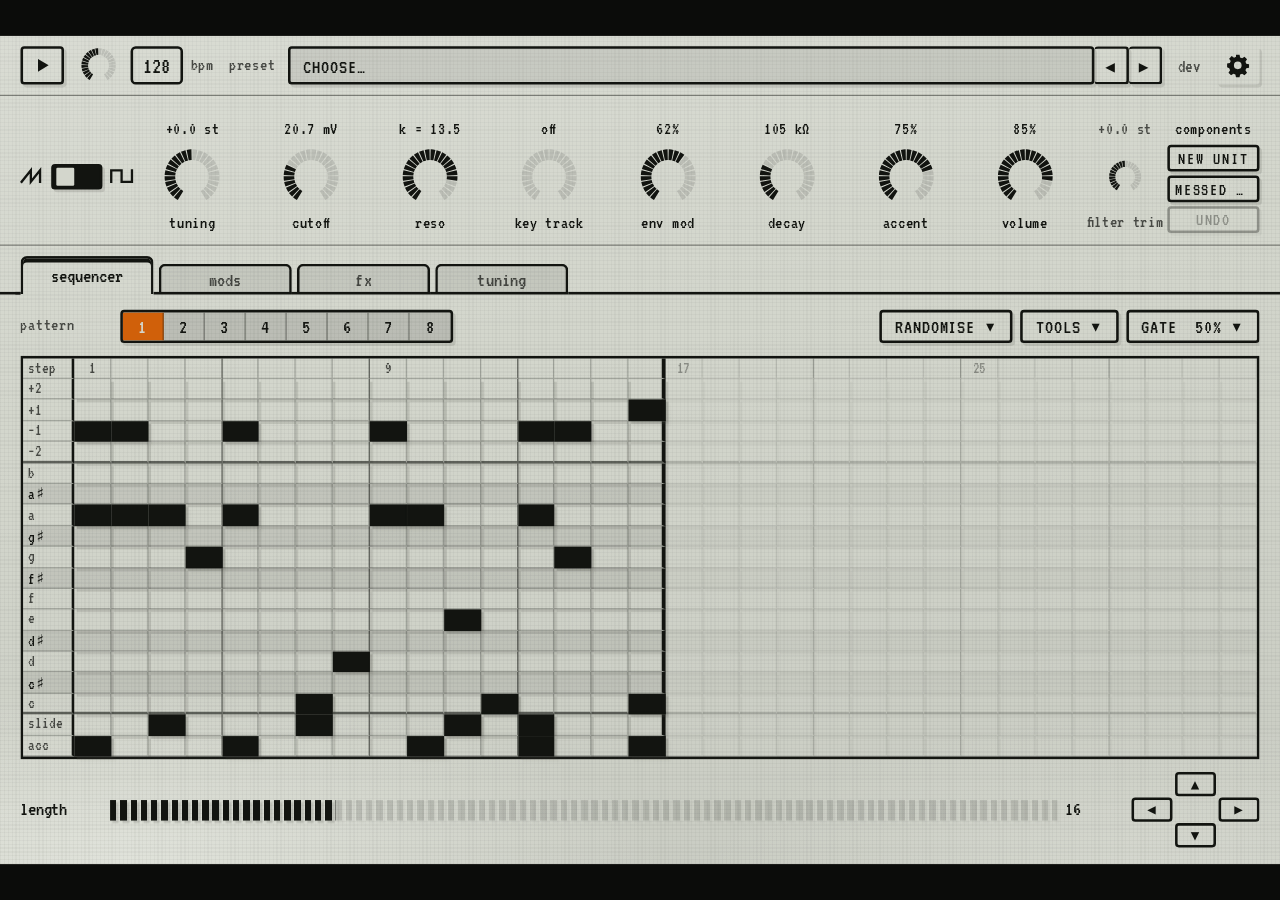
==== index.html @ fc3ac3dc "Plug-in: wake the web view after the window is restored, reload a page that has died (white screen a" ====
<!doctype html>
<html lang="en">
<meta charset="utf-8">
<meta name="viewport" content="width=device-width, initial-scale=1, maximum-scale=1, user-scalable=no, viewport-fit=cover">
<title>303 Circuit Model</title>
<link rel="manifest" href="manifest.webmanifest">
<meta name="theme-color" content="#181412">
<link rel="icon" href="icons/icon.svg" type="image/svg+xml">
<link rel="icon" href="icons/icon-192.png" sizes="192x192">
<link rel="apple-touch-icon" href="icons/apple-touch-icon.png">
<meta name="apple-mobile-web-app-capable" content="yes">
<meta name="mobile-web-app-capable" content="yes">
<meta name="apple-mobile-web-app-status-bar-style" content="black">
<meta name="apple-mobile-web-app-title" content="303">
<style>@font-face { font-family: 'VT323'; font-style: normal; font-weight: 400; font-display: block; src: url(fonts/VT323-Regular.ttf) format('truetype'); }</style>
<script>
// Inside the VST3 plug-in (plugin/) this page is the plug-in's screen: the plug-in hands it its saved storage and takes
// the engine messages, and the DAW's transport and tempo replace the Play button and Tempo dial. In a browser this is null.
const tbPlugin = (() => {
  const J = window.__JUCE__, d = J && J.initialisationData && J.initialisationData.tb303 && J.initialisationData.tb303[0];
  if (!d || !J.backend) return null;
  document.documentElement.dataset.plugin = '';
  const emit = (m) => J.backend.emitEvent('tb303', m), data = new Map(Object.entries(d.store || {}));
  const storage = { // a Storage the plug-in keeps (its own state for this instance, and a library shared by every instance)
    getItem: (k) => data.has(k) ? data.get(k) : null,
    setItem: (k, v) => { v = String(v); data.set(k, v); emit({ type: 'store', key: k, value: v }); },
    removeItem: (k) => { data.delete(k); emit({ type: 'store', key: k, value: null }); },
    key: (i) => [...data.keys()][i] ?? null,
    get length() { return data.size; },
  };
  return { info: d, storage, send: emit, on: (fn) => J.backend.addEventListener('tb303', fn) };
})();
const tbStore = tbPlugin ? tbPlugin.storage : (() => { try { return localStorage; } catch { return null; } })();
</script>
<script>try { const r = document.documentElement, t = JSON.parse(tbStore.getItem('tb303.lcdTheme')), v = JSON.parse(tbStore.getItem('tb303.lcdVars')); if (typeof t === 'string') r.dataset.lcd = t; if (JSON.parse(tbStore.getItem('tb303.lcdMode')) !== 'mono') r.dataset.lcdmode = 'colour'; if (v) for (const k in v) r.style.setProperty(k, v[k]); } catch {}</script>
<style>
/* Layout: one quiet instrument page (knobs, transport, steps); everything else lives in the Options sheet.
   Look (v45, from Johnny's SH-101 project): one pane of backlit orange LCD glass in a black bezel on a dark case.
   One ink for the segments, a faint ghost of unlit ones, the offset shadow LCD type casts, a pixel font throughout.
   Buttons are outlined boxes that invert when on. Deliberately single-theme: it is a lit LCD either way. */
:root {
  --case: #181412;
  --bezel: #0b0c0a;
  --glass: #f7962f;     /* orange backlit LCD */
  --ink: #1c0a00;
  --ghost: rgb(var(--ink-rgb) / .13);
  --tint: rgb(var(--ink-rgb) / .08);
  --tint2: rgb(var(--ink-rgb) / .2);
  --rulec: rgb(var(--ink-rgb) / .4);
  --shadow: 2px 2px 0 rgb(var(--ink-rgb) / .17);
  --page: var(--case);
  --bg: transparent;    /* device panel: the glass shows through */
  --fg: var(--ink);
  --mute: rgb(var(--ink-rgb) / .72);
  --line: rgb(var(--ink-rgb) / .45);
  --soft: var(--tint);
  --on: var(--ink);     /* switched on, selected: segments lit */
  --hi: var(--ink);     /* values, playhead */
  --well: var(--tint);  /* inset fields and the step grid */
  --font-body: "VT323", ui-monospace, "SF Mono", Menlo, monospace;
  --font-mono: var(--font-body);
  --knob: 48px;         /* every dial on the front, the effects and the mods */
  --knob-part: 40px;    /* dials in Options › Circuit */
  --kn-w: 78px;         /* width of an effect dial cell */
  color-scheme: light;
}
* { box-sizing: border-box; }
html { background: var(--case) radial-gradient(120% 60% at 50% 0%, #2d2622, var(--case)) no-repeat; color: var(--fg); min-height: 100%; }
body { margin: 0; padding-left: max(16px, env(safe-area-inset-left, 0px)); padding-right: max(16px, env(safe-area-inset-right, 0px)); padding-block: 28px 48px;
  font-family: var(--font-body); font-size: 17px; line-height: 1.5; color: var(--fg); background: transparent; }
.main { max-width: 1060px; margin: 0 auto; display: grid; gap: 10px; }
h1, h2, h3 { font-family: var(--font-body); font-weight: 400; margin: 0; text-wrap: balance; }
.label { font: 14px var(--font-body); letter-spacing: .02em; color: var(--mute); }
.hint { color: var(--mute); font-size: 17px; }
.status { position: absolute; width: 1px; height: 1px; overflow: hidden; clip: rect(0 0 0 0); }

/* controls */
button { font: 17px var(--font-body); color: var(--fg); background: transparent; border: 1px solid var(--ink); border-radius: 2px; padding: 4px 10px; cursor: pointer; }
button:hover:not(:disabled) { background: var(--rulec); }
button:disabled { opacity: .35; cursor: default; }
select, input[type=text] { font: 17px var(--font-body); color: var(--fg); background: transparent; border: 1px solid var(--ink); border-radius: 2px; padding: 4px 10px; }
input[type=text] { background: var(--well); }
select option { background: var(--bg); color: var(--fg); }
button:focus-visible, select:focus-visible, input:focus-visible, .knob:focus-visible { outline: 1px solid var(--hi); outline-offset: 2px; }
.icon { width: 34px; height: 30px; padding: 0; display: grid; place-items: center; }
.icon svg { width: 16px; height: 16px; fill: var(--fg); }
.switch { width: 40px; height: 20px; padding: 0; position: relative; background: var(--well); border-radius: 10px; }
.switch .thumb { position: absolute; top: 2px; left: 2px; width: 14px; height: 14px; border-radius: 50%; background: var(--fg); transition: left .12s; }
.switch[aria-checked=true] { background: var(--on); }
.switch[aria-checked=true] .thumb { left: 22px; background: var(--ink); }
.seg { display: inline-flex; border: 1px solid var(--ink); border-radius: 2px; overflow: hidden; }
.seg button { background: transparent; border: 0; border-right: 1px solid var(--ink); border-radius: 0; }
.seg button[aria-pressed=true], .seg button[aria-checked=true] { background: var(--on); color: var(--glass); }
.onoff { min-width: 52px; }
.onoff[aria-pressed=true] { background: var(--on); color: var(--glass); }
.tabs { display: flex; flex-wrap: nowrap; overflow-x: auto; scrollbar-width: thin; border-bottom: 1px solid var(--ink); }
.tabs button { flex: none; }
.mtabs button, .otabs button, #ptabs button { background: var(--glass); border: 1px solid var(--ink); border-bottom: 0; border-radius: 3px 3px 0 0; font: 15.5px var(--font-body); letter-spacing: .02em; color: var(--mute); margin: 0; padding: 5px 14px; }
.mtabs button[aria-selected=true], .otabs button[aria-selected=true], #ptabs button[aria-selected=true] { background: var(--on); color: var(--glass); border-bottom-color: transparent; }
.tabs button .n { font: 14px var(--font-mono); margin-left: 4px; }

/* dials: label above, ring in the middle, value below (as in Live) */
.knob { touch-action: none; cursor: ns-resize; border-radius: 50%; }
.knob svg { width: 100%; height: 100%; display: block; overflow: visible; }
.knob svg .trk { stroke: var(--ghost); stroke-width: 3.6; stroke-linecap: butt; }
.knob svg .arc { stroke: var(--hi); stroke-width: 3.6; stroke-linecap: butt; }
.knob svg .ptr { stroke: var(--ink); stroke-width: 3; stroke-linecap: round; }
.kn, .md, .pk { display: grid; justify-items: center; gap: 4px; text-align: center; min-width: 0; }
.kn .knob, .md .knob { width: var(--knob); height: var(--knob); }
.kn .name, .md .mname, .pk .ref { order: -1; font: 15.5px/1.2 var(--font-body); letter-spacing: 0; text-transform: none; color: var(--fg); }
.kn .val, .md .val, .pk .val { font: 14.5px/1.2 var(--font-body); color: var(--fg); min-height: 0; }
.kn .val, .md .val { transition: opacity .15s; }
.md .val, .pk .val { cursor: pointer; white-space: nowrap; }
.md .val.changed, .pk .val.changed { color: var(--on); font-weight: 400; }
.kn .ref { display: none; }
.kn.small .name { font-size: 16px; }

/* control bar: transport, tempo, the three preset pickers, Functions, version, options */
.top { display: flex; align-items: center; flex-wrap: wrap; gap: 10px 14px; position: sticky; top: 0; z-index: 30; margin: -28px -16px 0; padding: 10px 16px;
  background: transparent; border-bottom: 1px solid var(--ink); }
.play .sq, .play[aria-pressed=true] .tri { display: none; }
.play[aria-pressed=true] .sq { display: inline; }
.play[aria-pressed=true] { background: var(--on); }
.play[aria-pressed=true] svg { fill: var(--glass); }
.bpm { display: flex; align-items: center; gap: 10px; }
.bpm .knob { width: 30px; height: 30px; }
.bpm-read { display: flex; align-items: baseline; gap: 6px; line-height: 1; }
.bpm-read output { font: 18px/1 var(--font-body); background: var(--well); color: var(--hi); border: 1px solid var(--ink); border-radius: 2px; padding: 5px 8px; min-width: 4.2ch; text-align: center; }
.top .hp { position: relative; flex: 1 1 120px; min-width: 0; display: grid; grid-template-columns: auto minmax(0, 1fr); align-items: center; gap: 0 10px; }
.fn { position: relative; }
.top .fn > button { font: 17px/1.2 var(--font-body); padding: 5px 10px; }
.top .fn > button::after { content: " ▾"; font-size: 19.5px; }
.fn-menu { position: absolute; z-index: 40; top: calc(100% + 4px); right: 0; min-width: 220px; display: grid; padding: 4px 0;
  background: var(--glass); border: 1px solid var(--ink); border-radius: 3px; box-shadow: 0 6px 20px rgb(var(--ink-rgb) / .3); }
.fn-menu[hidden] { display: none; }
.fn-menu button { border: 0; background: transparent; text-align: left; padding: 6px 12px; font: 17px/1.4 var(--font-body); white-space: nowrap; }
.fn-menu button:disabled { opacity: .4; }
.fn-menu button:not(:disabled):hover, .fn-menu button:focus-visible { background: var(--hi) !important; color: var(--glass) !important; outline: 0; }
/* short messages from Functions, Generate and the like, under the bar */
.sq-msg { position: absolute; right: 16px; top: calc(100% + 6px); max-width: min(560px, calc(100% - 32px)); padding: 6px 10px; font: 17px/1.4 var(--font-body); color: var(--fg); pointer-events: none;
  background: var(--glass); border: 1px solid var(--ink); border-radius: 3px; box-shadow: 0 6px 20px rgb(var(--ink-rgb) / .3); }
.sq-msg:empty { display: none; }
.ver { font: 14.5px var(--font-body); color: var(--mute); white-space: nowrap; margin-left: auto; font-variant-numeric: tabular-nums; }
.gear { background: transparent; border-color: transparent; }
.ver + .gear { margin-left: 0; }
.gear svg { width: 20px; height: 20px; }

/* preset picker: our own listbox over a hidden <select>, with folders, search, filter chips and stars */
.pm { position: relative; flex: 1 1 100%; display: flex; min-width: 0; }
.pm .pm-btn { flex: 1; min-width: 0; display: flex; justify-content: space-between; gap: 10px; text-align: left; font: 17px/1.2 var(--font-body); padding: 5px 10px; background: var(--well); }
.pm-btn span { overflow: hidden; text-overflow: ellipsis; white-space: nowrap; }
.pm-btn .cur { flex: 1 1 auto; min-width: 0; }
.pm .pm-btn .cur { color: var(--fg); }
.pm .pm-step { padding: 0 8px; font-size: 12.5px; border-left-width: 0; }
.pm-pop { position: absolute; z-index: 40; top: calc(100% + 4px); left: 0; right: 0; min-width: 280px; max-height: min(62vh, 460px);
  display: grid; grid-template-columns: minmax(0, 1fr); grid-template-rows: auto minmax(0, 1fr);
  background: var(--glass); border: 1px solid var(--ink); border-radius: 3px; box-shadow: 0 6px 20px rgb(var(--ink-rgb) / .3); }
.pm-pop[hidden] { display: none; }
.pm-head { display: grid; min-width: 0; }
.pm .pm-qrow { display: flex; gap: 6px; margin: 8px; }
.pm .pm-q { flex: 1; min-width: 0; font: 17px var(--font-body); padding: 5px 8px; }
.pm-list { overflow-y: auto; overscroll-behavior: contain; padding: 0 0 6px; scrollbar-width: thin; scrollbar-color: var(--fg) transparent; }
.pm .pm-g { display: flex; width: 100%; border: 0; border-top: 1px solid var(--rulec); padding: 6px 10px; padding-left: calc(10px + var(--d, 0) * 14px); background: transparent;
  font: 14.5px var(--font-body); letter-spacing: .03em; text-align: left; }
.pm .pm-g.sub { font-weight: 400; color: var(--fg); border-top-color: transparent; }
.pm-g::before { content: "▸"; margin-right: 8px; }
.pm-g[aria-expanded=true]::before { content: "▾"; }
.pm-g .n { margin-left: auto; color: var(--mute); font-weight: 400; }
.pm-row { display: flex; align-items: stretch; }
.pm .pm-i { width: 100%; border: 0; padding: 2px 12px; background: transparent; text-align: left; font: 17px/1.6 var(--font-body); white-space: nowrap; overflow: hidden; text-overflow: ellipsis; }
.pm-row .pm-i { flex: 1; min-width: 0; padding-left: calc(12px + var(--d, 0) * 14px); display: flex; gap: 8px; align-items: baseline; }
.pm .pm-i[aria-selected=true] { background: var(--on); color: var(--glass); }
.pm-i.act, .pm-i:hover, .pm-g.act { background: var(--tint); }
.pm-path { margin-left: auto; color: var(--mute); font-size: 14px; flex: none; }
.pm-i[aria-selected=true] .pm-path { color: var(--glass); }
.pm .pm-star { flex: none; width: 28px; padding: 0; border: 0; background: transparent; color: var(--rulec); font-size: 17px; }
.pm .pm-star:hover { color: var(--fg); }
.pm .pm-star[aria-pressed=true] { color: var(--on); }
.pm-sum { padding: 4px 12px 6px; font-size: 14.5px; color: var(--mute); }
.pm-sep { border-top: 1px solid var(--rulec); margin: 4px 0; }
.pm-none { padding: 10px 12px; color: var(--mute); }
/* save / delete row at the foot of the picker */
.presets { display: flex; flex-wrap: wrap; gap: 10px 12px; align-items: center; }
.presets select { min-width: 200px; max-width: 100%; }
.presets input[type=text] { width: 180px; max-width: 100%; }
.presets .hint { flex-basis: 100%; }
.pm-foot { display: none; }
.pm-pop .pm-foot { display: flex; flex-wrap: wrap; gap: 6px; padding: 8px; border-top: 1.5px solid var(--fg); }
.pm-foot input[type=text] { flex: 1 1 140px; min-width: 0; font-size: 17px; padding: 5px 8px; }
.pm-foot button { padding: 5px 10px; font-size: 17px; }
.pm-foot .hint:empty { display: none; }
.top .hp[hidden] { display: none; }
.pm-opt { display: inline-flex; align-items: center; gap: 5px; font-size: 17px; cursor: pointer; }
.pm-foot #prj-roll { padding: 5px 8px; }
.pm .pm-favf { padding: 0 10px; font-size: 19.5px; line-height: 1; opacity: .6; }
.pm .pm-favf[aria-pressed=true] { opacity: 1; }
.pm .pm-favf[aria-pressed=true] { color: var(--on); border-color: var(--on); }

/* devices: grey panels with a title strip and an amber power dot */
.dev, .main > .pane { position: relative; background: var(--bg); border: 1px solid var(--ink); border-radius: 4px; padding: 34px 16px 16px; }
.dev::before, .main > .pane::before { content: attr(data-title); position: absolute; left: 0; right: 0; top: 0; height: 24px; padding: 0 10px 0 28px; display: flex; align-items: center;
  font: 16px var(--font-body); color: var(--fg); background: transparent; border-bottom: 1px solid var(--ink); border-radius: 4px 4px 0 0; }
.dev::after, .main > .pane::after { content: ""; position: absolute; left: 9px; top: 7px; width: 10px; height: 10px; border-radius: 50%; background: var(--on); }

/* TB-303 voice: waveform switch, the front dials, then components (filter trim, randomise, undo) */
.panel { display: grid; grid-template-columns: repeat(9, minmax(0, 1fr)) minmax(132px, 1.3fr); gap: 10px; align-items: start; }
.wave-kn { align-content: start; }
.wave-kn .switch { align-self: center; margin: 14px 0 12px; }
.parts-kn { align-content: start; grid-template-columns: auto 1fr; align-items: center; }
.parts-kn .name { grid-column: 1 / -1; }
.parts-kn .trim { grid-row: 2 / 5; }
.parts-kn .mini { width: 100%; min-width: 0; padding: 3px 2px; font: 14px var(--font-body); white-space: nowrap; overflow: hidden; text-overflow: ellipsis; }
.trim { display: grid; justify-items: center; gap: 1px; }
.kn .trim .knob { width: 28px; height: 28px; cursor: ns-resize; touch-action: none; }
.trim .tname { font: 13.5px var(--font-body); letter-spacing: .06em; text-transform: uppercase; color: var(--mute); }
.parts-kn .trim .tname { max-width: 40px; line-height: 1.15; text-align: center; }
.trim .tval { font: 14px var(--font-mono); color: var(--mute); font-variant-numeric: tabular-nums; }
.trim .tval.changed { color: var(--hi); }

/* tabs under the voice and the panes they show */
.mtabs { gap: 2px; margin: 6px 0 -11px; position: relative; z-index: 1; }
.pane { min-height: 0; }
.pane[hidden] { display: none !important; }

/* front-page mods */
.mods { display: grid; grid-template-columns: repeat(6, minmax(0, 1fr)); gap: 18px 10px; padding-top: 8px; }
.md .mname { margin-top: 2px; }
.md .mdesc { order: 2; font-size: 14.5px; line-height: 1.3; color: var(--mute); max-width: 14ch; }

/* effects: one pane, the RAT and the ducker side by side over the 224; dials a size down from the voice */
.fxpane { --knob: 40px; --kn-w: 64px; display: grid; grid-template-columns: auto auto auto minmax(0, 1fr); gap: 14px 0; align-content: start; }
.cmp-mode button { padding: 2px 8px; font: 14.5px var(--font-body); }
.fxpane .fxb:not(.blk-lex) { --kn-w: 56px; }
#fx-dly .fxsub { display: none; }
#pane-fx:not(:has(.onoff[aria-pressed=true]))::after { background: var(--ghost); }
.fxb { display: grid; gap: 8px; align-content: start; min-width: 0; padding: 0 20px; border-left: 1px solid var(--rulec); }
.fxb:first-child { padding-left: 0; border-left: 0; }
.fxb .fxknobs, .fxb .lex-progs { transition: opacity .15s; }
.fxb:not(.on) .fxknobs, .fxb:not(.on) .lex-progs { opacity: .5; }
.fxh { display: flex; flex-wrap: wrap; align-items: center; gap: 4px 10px; min-height: 26px; }
.fxname { font: 17px var(--font-body); color: var(--fg); }
.fxsub { font-size: 15.5px; color: var(--mute); }
.fxknobs { display: flex; flex-wrap: wrap; gap: 10px 6px; }
.fxknobs .kn { width: var(--kn-w); }
.blk-lex { grid-column: 1 / -1; padding: 12px 0 0; border-left: 0; border-top: 1px solid var(--rulec); gap: 10px; }
.lex-lcd { font: 18px var(--font-body); letter-spacing: .04em; color: var(--hi); }
.lex-progs { display: grid; grid-template-columns: repeat(var(--n, 9), minmax(0, 1fr)); gap: 4px; }
.lex-progs button { padding: 4px; font: 14.5px/1.2 var(--font-body); min-width: 0; white-space: nowrap; overflow: hidden; text-overflow: ellipsis; }
.lex-progs button b { display: block; font: 18px/1.2 var(--font-body); }
.lex-progs button[aria-checked=true] { background: var(--on); color: var(--glass); }
.lex-note { max-width: 70ch; font-size: 15.5px; color: var(--mute); }
.kn[hidden] { display: none !important; }

/* sequencer: banks and slots, side steppers, piano roll */
.sq { display: grid; gap: 14px; align-content: start; }
.sq-bank .seg button { padding: 5px 10px; font: 17px var(--font-mono); min-width: 30px; }
.sq-bank .slots button { min-width: 30px; padding: 0; height: 26px; position: relative; }
.sq-bank .slots button.used:not([aria-pressed=true]) { color: var(--hi); }
.sq-bank .slots button[data-ch]:not([data-ch=""])::after { content: attr(data-ch); position: absolute; top: -7px; right: -3px; font: 12.5px/1 var(--font-body); padding: 1px 3px; border-radius: 2px; background: var(--hi); color: var(--glass); }
.sq-bank .slots button.playing { outline: 2px solid var(--hi); outline-offset: -4px; }
.chain-read { display: flex; align-items: center; gap: 8px; font: 17px var(--font-body); }
.chain-read[hidden] { display: none; }
.chain-read .arr { color: var(--mute); }
.chain-read .now { background: var(--hi); color: var(--glass); padding: 0 3px; border-radius: 2px; }
.chain-read button { padding: 0 7px; font-size: 19.5px; line-height: 20px; }
.sq-body { display: grid; grid-template-columns: minmax(0, 1fr); gap: 6px; align-items: start; }
/* the strip over the roll: three rows with one kind of control each and a label column on the left, so everything lines up.
   pattern: slots, copy/paste and the edits; shape: four sliders; generate: two sliders and its buttons. */
.sq-row { display: flex; align-items: center; flex-wrap: wrap; gap: 4px 10px; }
.sq-row > .rlab { flex: none; width: 66px; font-size: 16px; color: var(--mute); text-transform: lowercase; }
.sld { display: grid; grid-template-columns: 66px 92px 40px; align-items: center; gap: 0 6px; font-size: 17px; text-transform: lowercase; margin-right: 6px; }
.sld span { white-space: nowrap; }
.sld output { text-align: left; font-size: 17px; font-variant-numeric: tabular-nums; }
.sld input { width: 100%; }
.acts { display: flex; flex-wrap: wrap; gap: 4px; margin-left: 6px; }
.acts button { padding: 0 9px; font-size: 16px; height: 26px; }
.seqwrap { overflow-x: auto; scrollbar-width: thin; }
/* every step fits on screen, even 64 (Johnny): columns share the width instead of scrolling */
.seq { display: grid; grid-template-columns: 40px repeat(var(--steps, 16), minmax(0, 1fr)); grid-auto-rows: 16px; width: 100%;
  font: 14px var(--font-body); border: 1px solid var(--ink); background: var(--well); user-select: none; }
.seq > * { border: 0; border-right: 1px solid var(--rulec); border-bottom: 1px solid var(--rulec); padding: 0; background: transparent; color: var(--mute); min-width: 0; display: flex; align-items: center; justify-content: center; font: inherit; }
.seq .rh { justify-content: flex-start; padding-left: 4px; letter-spacing: .04em; background: transparent; color: var(--mute); border-right: 1px solid var(--ink); }
.seq .bar { border-right-color: var(--rulec); }
.seq .blk { background: var(--tint); }
.seq .rh.blk { background: var(--tint2); color: var(--ink); }
.seq .hd { color: var(--mute); background: var(--glass); }
.seq .hd.cur { background: var(--hi); color: var(--glass); }
.seq .gap { border-bottom: 1.5px solid var(--rulec); }
.seq button { cursor: pointer; }
.seq button { touch-action: none; } /* ghost steps too, or a touch drag into them pans instead of painting */
.seq button:focus-visible { outline: 2px solid var(--fg); outline-offset: -3px; }
.seq .cell.cur:not(.on) { background: var(--tint2); }
.seq .cell.on { background: var(--on); box-shadow: inset 0 0 0 1px rgb(0 0 0 / .4); }
.seq .cell.on.cur { background: var(--ink); }
.seq [data-t=slide].on, .seq [data-t=accent].on { background: var(--hi); }
/* steps past the pattern's end: dimmed, press one to extend the pattern to it */
.seq .ghost { opacity: .32; }
.seq .hd.ghost { opacity: .5; }
.seq .cell.ghost:hover { opacity: .6; }
.seq .end { border-right: 2px solid var(--hi); }

/* options sheet: a fixed-size dialog, so switching tabs never resizes it */
dialog#options { width: min(940px, calc(100vw - 32px)); max-width: none; height: fit-content; min-height: 0; max-height: min(720px, calc(100dvh - 32px)); margin: clamp(16px, 9vh, 90px) auto auto; padding: 0;
  flex-direction: column; overflow: hidden; background: var(--bg); color: var(--fg); border: 1px solid var(--ink); border-radius: 4px; box-shadow: 0 20px 60px rgb(0 0 0 / .6); }
dialog#options[open] { display: flex; }
dialog#options::backdrop { background: rgb(var(--ink-rgb) / .3); }
.opt-head { flex: none; display: flex; align-items: flex-end; gap: 8px 26px; padding: 14px 14px 0 22px; background: var(--glass); border-bottom: 1px solid var(--ink); }
.opt-head h2 { font: 21px var(--font-body); letter-spacing: .04em; padding-bottom: 8px; }
.opt-head .otabs { border-bottom: 0; flex: 1; min-width: 0; }
.otabs button { margin-bottom: -1px; }
.xbtn { align-self: center; margin-bottom: 6px; border-color: transparent; }
.opt-body { flex: 1 1 auto; min-height: 0; overflow-y: auto; overscroll-behavior: contain; padding: 22px 22px 28px; scrollbar-width: thin; scrollbar-color: var(--fg) transparent; }
.osec { display: grid; gap: 16px; align-content: start; min-width: 0; }
.osec[hidden] { display: none; }

/* MIDI: the CC map */
.readouts { display: grid; grid-template-columns: auto 1fr; gap: 5px 14px; align-content: start; margin: 0; font: 16px var(--font-body); }
.readouts dt { color: var(--mute); }
.readouts dd { margin: 0; font-variant-numeric: tabular-nums; color: var(--hi); }
#midi-map { grid-template-columns: repeat(3, auto 1fr); gap: 6px 14px; }

/* About */
.notes { columns: 2 300px; column-gap: 32px; color: var(--mute); font-size: 18px; }
.notes p { margin: 0 0 10px; break-inside: avoid; }
.notes strong { color: var(--fg); font-weight: 400; }

/* Colours: one swatch per LCD theme, each a small piece of its own glass with its name in its own ink */
.lcd-swatches { display: grid; grid-template-columns: repeat(6, 1fr); gap: 14px; }
dialog#options #osec-colours .lcd-swatches button.sw[data-lcd] { display: grid; justify-items: start; align-content: space-between; gap: 10px; height: 92px; padding: 10px 12px;
  background: var(--glass); color: var(--ink); border: 2px solid var(--ink); border-radius: 4px; text-shadow: none;
  font-size: var(--fs-m); text-transform: lowercase; letter-spacing: .02em; box-shadow: 2px 2.2px 0 rgb(0 0 0 / .25); }
.lcd-swatches .bars { width: 100%; height: 12px; background: repeating-linear-gradient(90deg, var(--ink) 0 5px, transparent 5px 8px) left / 64% 100% no-repeat,
  repeating-linear-gradient(90deg, rgb(var(--ink-rgb) / .13) 0 5px, transparent 5px 8px); }
dialog#options #osec-colours .lcd-swatches button.sw[aria-checked=true] { outline: 3px solid var(--fg); outline-offset: 3px; }
/* the glass itself: brightness and saturation move the theme's glass colour (the ink stays), dirt scales the faded patches,
   the dark top edge and the vignette, grain the pixel grid. 100% is the stock look */
.lcd-look { display: grid; grid-template-columns: repeat(2, max-content); gap: 10px 48px; align-items: center; justify-content: start; margin-top: 18px; }
html.fit dialog#options .lcd-look .sld { grid-template-columns: 96px 220px 48px; margin: 0; font-size: var(--fs-m); }
html.fit dialog#options .lcd-look .sld output { font-size: var(--fs-m); }
#lcd-look-reset { justify-self: start; }

/* Every device gets the desktop screen: the fixed 1000 x 647 pane scaled to fit (fit.js), letterboxed on the dark case.
   No separate phone layout (Johnny, Nov 2026). In portrait on a touch screen it is small, so a quiet hint says to turn it. */
.rotate { display: none; }
@media (orientation: portrait) and (pointer: coarse) {
  .rotate { position: fixed; left: 0; right: 0; bottom: max(16px, env(safe-area-inset-bottom, 0px)); z-index: 1; display: flex; justify-content: center; align-items: center; gap: 8px;
    pointer-events: none; color: rgb(var(--panel-rgb) / .55); font: 16px var(--font-body); text-shadow: none; background: none; border: 0; }
  .rotate svg { width: 18px; height: 18px; stroke: currentColor; fill: none; stroke-width: 2; }
  .rotate p { margin: 0; }
  .rotate small { display: none; }
}
@media (prefers-reduced-motion: reduce) { * { transition: none !important; } }

/* LCD glass (v45, the look of Johnny's SH-101 project): the whole instrument is one pane of glass in a bezel.
   Colours and type come from the tokens in base.css; this file draws the glass and turns every control into ink on glass. */
.main { position: relative; color: var(--ink); text-shadow: var(--shadow); border: 0; border-radius: 0; padding: 0 16px 16px;
  background-color: var(--glass);
  background-image: linear-gradient(170deg, rgb(255 255 255 / .14), rgb(255 255 255 / 0) 38%, rgb(0 0 0 / .05)),
    repeating-linear-gradient(0deg, rgb(0 0 0 / calc(.03 * var(--grain))) 0 1px, transparent 1px 3px), repeating-linear-gradient(90deg, rgb(0 0 0 / calc(.03 * var(--grain))) 0 1px, transparent 1px 3px),
    radial-gradient(60% 30% at 10% 100%, rgb(var(--hl1-rgb) / .55), rgb(var(--hl1-rgb) / 0) 70%),
    radial-gradient(50% 28% at 90% 102%, rgb(var(--hl2-rgb) / .4), rgb(var(--hl2-rgb) / 0) 70%),
    radial-gradient(38% 20% at 70% 30%, rgb(var(--dk1-rgb) / calc(.14 * var(--dirt))), rgb(var(--dk1-rgb) / 0) 70%),
    linear-gradient(180deg, rgb(var(--dk2-rgb) / calc(.2 * var(--dirt))) 0%, rgb(var(--dk2-rgb) / 0) 22%),
    radial-gradient(130% 100% at 50% 60%, rgb(0 0 0 / 0) 60%, rgb(var(--dk3-rgb) / calc(.28 * var(--dirt))) 100%);
  box-shadow: inset 0 6px 14px rgb(0 0 0 / .35), inset -4px 0 10px rgb(0 0 0 / .15), 0 18px 40px rgb(0 0 0 / .5); }
body { padding-block: 20px 40px; font-size: 17px; line-height: 1.2; }
:focus-visible, button:focus-visible, select:focus-visible, input:focus-visible, .knob:focus-visible { outline: 2px dashed var(--ink); outline-offset: 2px; }
::selection { background: var(--ink); color: var(--glass); }

/* top bar: part of the glass, parted from the rest by a rule */
.top { position: relative; margin: 0 -16px; background: transparent; border-bottom: 1px solid var(--line); }
.sq-msg, .fn-menu, .pm-pop { background: var(--glass); color: var(--ink); border: 2px solid var(--ink); border-radius: 4px; box-shadow: 0 10px 30px rgb(0 0 0 / .45); text-shadow: none; }

/* buttons, fields: outlined in ink, inverted when on */
button, select, input[type=text] { background: transparent; color: var(--ink); border: 2px solid var(--ink); border-radius: 3px; text-shadow: var(--shadow); text-transform: lowercase; }
input[type=text] { text-transform: none; background: var(--tint); }
button:hover:not(:disabled) { background: var(--tint); }
button:active:not(:disabled) { background: var(--ink); color: var(--glass); text-shadow: none; }
select option { background: var(--glass); color: var(--ink); }
.icon svg, .gear svg { fill: var(--ink); }
.gear { border-color: transparent; }
.play[aria-pressed=true], .onoff[aria-pressed=true], .seg button[aria-pressed=true], .seg button[aria-checked=true],
.mtabs button[aria-selected=true], .otabs button[aria-selected=true], #ptabs button[aria-selected=true],
.lex-progs button[aria-checked=true], .pm .pm-i[aria-selected=true], .pm .pm-favf[aria-pressed=true] {
  background: var(--ink); color: var(--glass); text-shadow: none; }
.play[aria-pressed=true] svg { fill: var(--glass); }
.seg { border: 2px solid var(--ink); border-radius: 3px; }
.seg button { border: 0; border-right: 1px solid var(--rulec); border-radius: 0; text-shadow: var(--shadow); }
.seg button:last-child { border-right: 0; }
.switch { background: transparent; border: 2px solid var(--ink); }
.switch .thumb { background: var(--ink); border-radius: 2px; top: 1px; }
.switch[aria-checked=true] { background: var(--ink); }
.switch[aria-checked=true] .thumb { background: var(--glass); }
.label, .tname { text-transform: lowercase; letter-spacing: 0; }

/* dials (Johnny's reference, in the orange palette): separate wedge segments lit up to the value, ghost where unlit, the
   readout above and the label below; no pointer line and no centre number */
.knob svg { overflow: visible; }
.knob svg .trk { fill: var(--ghost); stroke: none; }
.knob svg .arc { fill: var(--ink); stroke: none; filter: drop-shadow(1.5px 1.5px 0 rgb(var(--ink-rgb) / .17)); }
.kn .val, .md .val { order: -2; }
.kn .name, .md .mname, .pk .ref { order: 1; }
.pk .val { order: -2; }
.wave-kn .name, .parts-kn .name { order: -3; } /* the waveform and components cells keep their titles on top */
.wave-kn .val { order: 1; }
.knob:focus-visible { outline: 2px dashed var(--ink); outline-offset: 2px; }
::selection { background: var(--ink); color: var(--glass); }

/* dials: a solid ring, ghost where unlit and ink up to the pointer, and a pointer from the centre to the ring */
.knob svg { overflow: visible; }
.knob svg .trk, .knob svg .arc { stroke-width: 7; stroke-linecap: butt; }
.knob svg .trk { stroke: var(--ghost); }
.knob svg .arc { fill: var(--ink); stroke: none !important; filter: drop-shadow(2px 2px 0 rgb(var(--ink-rgb) / .17)); }
.knob svg .ptr { stroke: var(--ink); stroke-width: 4; stroke-linecap: butt; }
.knob:focus-visible { outline-offset: 4px; border-radius: 4px; }
.pk.fixed .knob { opacity: .35; }
.kn .name, .md .mname, .fxname { text-transform: lowercase; }
.kn .val, .md .val { min-height: 1.1em; }

/* devices: no grey boxes, just a lowercase heading over an ink rule */
.dev, .main > .pane { background: transparent; border: 0; border-radius: 0; }
.main > .pane::before { display: none; }
.main > .pane { padding-top: 14px; }
.dev::before { left: 16px; right: 16px; }
.dev::before, .main > .pane::before { background: transparent; color: var(--ink); border-bottom: 1px solid var(--line); border-radius: 0; text-transform: lowercase; padding-left: 0; font-size: 21px; }
.dev::after, .main > .pane::after { display: none; }
.dev { border-bottom: 1px solid var(--line); margin: 0 -16px; padding-left: 16px; padding-right: 16px; }
.mtabs { margin: 10px -16px -11px; padding: 0 16px; border-bottom: 2px solid var(--ink); gap: 6px; }
.mtabs button { background: transparent; border: 2px solid var(--ink); border-bottom: 0; border-radius: 4px 4px 0 0; color: var(--ink); text-transform: lowercase; text-shadow: var(--shadow); }
.fxb, .blk-lex { border-color: var(--line); }

/* sequencer: ink cells on glass */
.seq { background: transparent; border: 2px solid var(--ink); text-shadow: none; }
.seq > * { border-right-color: rgb(var(--ink-rgb) / .25); border-bottom-color: rgb(var(--ink-rgb) / .25); color: var(--ink); }
.seq .rh { background: transparent; border-right: 2px solid var(--ink); text-transform: lowercase; }
.seq .bar { border-right-color: rgb(var(--ink-rgb) / .6); }
.seq .gap { border-bottom: 2px solid rgb(var(--ink-rgb) / .6); }
.seq .hd { background: transparent; }
.seq .hd.cur { background: var(--ink); color: var(--glass); }
.seq .cell.on { background: var(--ink); box-shadow: none; }
.seq .cell.on.cur { box-shadow: inset 0 0 0 2px var(--glass); }
.seq [data-t=slide].on, .seq [data-t=accent].on { background: repeating-linear-gradient(90deg, var(--ink) 0 3px, transparent 3px 5px); }
.seq .end { border-right: 3px solid var(--ink); }
.sq-bank .slots button.used:not([aria-pressed=true]) { background: var(--ghost); }
.sq-bank .slots button[data-ch]:not([data-ch=""])::after { background: var(--ink); color: var(--glass); }
.sq-bank .slots button.playing { outline: 2px dashed var(--ink); outline-offset: 2px; }
.bpm-read output { background: transparent; border: 2px solid var(--ink); border-radius: 4px; }

/* options sheet: a second pane of glass */
dialog#options { background: var(--glass); color: var(--ink); border: 6px solid var(--bezel); border-radius: 12px; text-shadow: var(--shadow); }
.opt-head { background: transparent; border-bottom: 2px solid var(--ink); }
.otabs button { background: transparent; border: 2px solid var(--ink); border-bottom: 0; text-transform: lowercase; color: var(--ink); }
canvas { background: transparent; border: 2px solid var(--ink); }
.dot, .pk.mod::after { background: var(--ink); border-radius: 0; }

/* sliders (Options › Monitor): a segmented ink bar with a solid ink cap */
input[type=range] { -webkit-appearance: none; appearance: none; height: 22px; margin: 0; background: none; cursor: pointer; touch-action: none; accent-color: var(--ink); }
input[type=range]::-webkit-slider-runnable-track { height: 10px; border: 2px solid var(--ink); border-radius: 2px; background: repeating-linear-gradient(90deg, var(--ghost) 0 3px, transparent 3px 6px); }
input[type=range]::-moz-range-track { height: 6px; border: 2px solid var(--ink); border-radius: 2px; background: repeating-linear-gradient(90deg, var(--ghost) 0 3px, transparent 3px 6px); }
input[type=range]::-moz-range-progress { height: 6px; background: repeating-linear-gradient(90deg, var(--ink) 0 3px, transparent 3px 6px); }
input[type=range]::-webkit-slider-thumb { -webkit-appearance: none; width: 12px; height: 20px; margin-top: -7px; background: var(--ink); border: 0; border-radius: 2px; box-shadow: var(--shadow); }
input[type=range]::-moz-range-thumb { width: 12px; height: 20px; background: var(--ink); border: 0; border-radius: 2px; }
input[type=checkbox] { accent-color: var(--ink); }

/* waveform switch: an LCD toggle, the lit block slides across */
.switch { border-radius: 3px; }
.switch .thumb { border-radius: 1px; box-shadow: none; }
/* steppers: the value reads like a segment display between two ink keys */

/* step grid as in the Shyoy: square ink blocks, no rounding; slides and accents solid like notes */
.seq > * { border-radius: 0; text-shadow: none; }
.seq button:hover:not(:disabled) { background: var(--tint2); }
.seq .cell.on, .seq [data-t=slide].on, .seq [data-t=accent].on { background: var(--ink); }
.seq .rh.blk, .seq .blk { background: var(--tint); }
/* waveform switch: always a light (glass) square sliding on a black ink track, whichever side it is on (Johnny) */
.switch, .switch[aria-checked=true], button.switch:hover:not(:disabled), button.switch:active:not(:disabled) { background: var(--ink); border-color: var(--ink); }
.switch .thumb, .switch[aria-checked=true] .thumb { background: var(--glass); }

/* ---- v63: the Elixir Synth screen treatment, in orange: black bezel on the dark case, a faded-patch veil over the glass,
   a drop shadow behind buttons and bars, and uppercase spaced button labels ---- */
:root { --dirt: 0; --grain: 1; --panel-rgb: 247 150 47; --ink-rgb: 28 10 0; --shade-rgb: 110 45 0; --light-rgb: 255 226 170;
  --hl1-rgb: 255 228 175; --hl2-rgb: 255 222 170; --dk1-rgb: 70 28 5; --dk2-rgb: 60 22 4; --dk3-rgb: 45 15 0; }
html { background: #0b0c0a radial-gradient(120% 80% at 50% 0%, #2a2d28, #161815) fixed; }
.main { border: 5px solid #0b0c0a; border-radius: 10px;
  box-shadow: inset 0 6px 16px rgb(0 0 0 / .36), inset -8px 8px 18px rgb(0 0 0 / .2), inset 0 0 0 1px rgb(255 255 255 / .1), 0 1px 0 rgb(255 255 255 / .07), 0 18px 40px rgb(0 0 0 / .5); }
.main::after { content: ""; position: absolute; inset: 0; border-radius: inherit; pointer-events: none; z-index: 5;
  background: radial-gradient(34% 17% at 76% 24%, rgb(var(--panel-rgb) / calc(.42 * var(--dirt))), rgb(var(--panel-rgb) / 0) 100%),
    radial-gradient(22% 12% at 16% 66%, rgb(var(--panel-rgb) / calc(.38 * var(--dirt))), rgb(var(--panel-rgb) / 0) 100%),
    radial-gradient(14% 9% at 58% 83%, rgb(var(--panel-rgb) / calc(.3 * var(--dirt))), rgb(var(--panel-rgb) / 0) 100%),
    linear-gradient(90deg, rgb(var(--panel-rgb) / 0) 88%, rgb(var(--panel-rgb) / calc(.22 * var(--dirt))) 97%, rgb(var(--panel-rgb) / calc(.1 * var(--dirt)))); }
/* no glow round the lit segments (Johnny, 2026-11-05: Glow fixed at 0, slider removed; "it's not really LCD any more") */
.main, .main button, .main .label, .main output { text-shadow: none; }
.main button:not(.seg button):not(.tabs button), .main .seg { box-shadow: 2px 2.2px 0 rgb(var(--shade-rgb) / .14); }
.main button:not(.mtabs button) { text-transform: uppercase; letter-spacing: .06em; }
.main .seq .cell.on, .main input[type=range]::-webkit-slider-thumb { filter: drop-shadow(2px 2.2px 0 rgb(var(--shade-rgb) / .17)); }
.main button:active:not(:disabled), .main button[aria-pressed="true"], .main button[aria-selected="true"] { text-shadow: none; }
/* fit-to-window (see fit.js): a 1000px screen scaled as a whole, centred on the dark case, nothing scrolls */
html.fit, html.fit body { height: 100dvh; overflow: hidden; }
html.fit body { padding: 0; position: relative; }
html.fit .main { position: absolute; left: 50%; top: 50%; width: 1000px; max-width: none; margin: 0; transform: translate(-50%, -50%) scale(var(--k, 1)); }
html.fit .sq-row { gap: 8px 14px; } html.fit .sld { grid-template-columns: 58px 72px 34px; gap: 6px; }

/* v65: sliders as segmented bar graphs (like the faders in Johnny's SH-101 screen): a row of segments, lit up to the value over a ghost of the rest */
.main input[type=range] { --f: 0; height: 22px; }
.main input[type=range]::-webkit-slider-runnable-track { height: 16px; margin: 0; border: 0; border-radius: 0; cursor: ew-resize;
  background: repeating-linear-gradient(90deg, var(--ink) 0 5px, transparent 5px 8px) left / round(down, calc(var(--f) * 100%), 8px) 100% no-repeat,
    repeating-linear-gradient(90deg, var(--ghost) 0 5px, transparent 5px 8px); filter: drop-shadow(2px 2.2px 0 rgb(var(--shade-rgb) / .17)); }
.main input[type=range]::-moz-range-track { height: 16px; border: 0; border-radius: 0; cursor: ew-resize;
  background: repeating-linear-gradient(90deg, var(--ink) 0 5px, transparent 5px 8px) left / round(down, calc(var(--f) * 100%), 8px) 100% no-repeat,
    repeating-linear-gradient(90deg, var(--ghost) 0 5px, transparent 5px 8px); }
.main input[type=range]::-webkit-slider-thumb { -webkit-appearance: none; width: 0; height: 0; margin: 0; background: none; box-shadow: none; filter: none; }
.main input[type=range]::-moz-range-thumb { width: 0; height: 0; border: 0; background: none; }
.main input[type=range]:focus-visible { outline: 2px dashed var(--ink); outline-offset: 3px; }
/* every page the same size: the pages stack in one cell (the hidden ones keep their space, unseen), so the screen is as tall as the tallest and never jumps */
html.fit .main > .pane { grid-row: 4; grid-column: 1; min-height: 0; overflow: auto; }
html.fit .main > .pane[hidden] { display: var(--pane-d, block) !important; visibility: hidden; pointer-events: none; }
.fxpane { --pane-d: grid; }

/* ---- design pass (Nov 2026): one fixed 1000 x 647 screen (MacBook Pro shape), one type scale, one control height ----
   type: 14px small print (dial readouts and names, row labels, notes), 16px controls, 18px headings
   controls in the pages: 26px tall, 2px ink outline, uppercase spaced labels; tabs and headings stay lowercase
   spacing: 6px between controls in a row, 8px between rows, 16px screen margin */
:root { --fs-s: 14px; --fs-m: 16px; --fs-l: 18px; --ctl-h: 26px; --row-h: 13px; }

/* dials: crisp wedges only. The ghost track used to carry a 7-unit ghost stroke (a soft halo that filled the gaps
   between segments) and the lit wedges a drop shadow; both gone, so every edge is sharp at any scale */
.knob svg { shape-rendering: geometricPrecision; }
.knob svg .trk, .main .knob svg .trk { fill: var(--ghost); stroke: none !important; filter: none; }
.knob svg .arc, .main .knob svg .arc { fill: var(--ink); stroke: none !important; filter: none; }

/* the screen */
html.fit .main { width: 1000px; height: 647px; padding: 0 16px 12px; gap: 8px; grid-template-rows: auto auto auto minmax(0, 1fr); align-content: stretch; }
html.fit .main > .pane { padding: 12px 16px 0; overflow: hidden; }
html.fit .top { padding: 8px 16px; gap: 10px 12px; min-height: 0; }
html.fit .top button, html.fit .top .bpm-read output, html.fit .pm .pm-btn { height: 30px; }
html.fit .dev { padding: 10px 16px 8px; }
/* no 'tb-303 voice' title or rule over the dials (Johnny) */
.dev::before { display: none !important; }
html.fit .mtabs { margin: 0 -16px -8px; }
html.fit .mtabs button { height: var(--ctl-h); padding: 0 14px; font-size: var(--fs-m); }

/* one size for small print and one for controls, everywhere */
html.fit .kn .val, html.fit .md .val, html.fit .kn .name, html.fit .md .mname, html.fit .trim .tname, html.fit .trim .tval,
html.fit .label, html.fit .md .mdesc, html.fit .sq-row > .rlab { font-size: var(--fs-s); }
html.fit .sld, html.fit .sld output, html.fit .fxname, html.fit .lex-lcd { font-size: var(--fs-m); }
html.fit .pane button:not(.seq button):not(.lex-progs button):not(.nudge button), html.fit .fxh .seg button { height: var(--ctl-h); padding: 0 10px; font-size: var(--fs-m); line-height: 1; }
html.fit .pane .seg button { min-width: 30px; }

/* sequencer: pattern and edit rows above the roll, shape and generate rows below; one label column */
html.fit .sq-body { gap: 6px; }
html.fit .sq-row { flex-wrap: nowrap; gap: 6px; min-height: var(--ctl-h); }
html.fit .sq-row > .rlab { width: 72px; color: var(--mute); }
html.fit .sq-row > .rlab-in { width: auto; margin-left: 22px; margin-right: 4px; }
html.fit .sq-row .acts { margin-left: 0; gap: 6px; }
html.fit .sq-row .acts + .acts, html.fit .sq-row .slots + .acts, html.fit .sq-row .chain-read + .acts { margin-left: 16px; }
html.fit .sq-bank .slots button { height: calc(var(--ctl-h) - 4px); min-width: 32px; padding: 0; }
html.fit .sld { grid-template-columns: 64px 84px 36px; gap: 6px; margin-right: 12px; }
html.fit .sq-side .sld:last-child { margin-right: 0; }
html.fit .seqwrap { display: grid; grid-template-columns: minmax(0, 1fr) 24px; gap: 4px; overflow: visible; }
html.fit .seq { grid-auto-rows: var(--row-h); font-size: 13px; }
/* nudge arrows, beside the octave lanes and the note rows: rows line up with the roll's (2px outline, then the step row) */
.nudge { display: grid; grid-template-rows: 2px repeat(19, var(--row-h, 16px)); align-content: start; }
.nudge button { min-width: 0; padding: 0; margin: 1px 0; font-size: 10px; line-height: 1; letter-spacing: 0; text-shadow: none; box-shadow: none !important; }
.nu-oct-up { grid-row: 3 / 5; } .nu-oct-dn { grid-row: 5 / 7; }
.nu-key-up { grid-row: 7 / 13; } .nu-key-dn { grid-row: 13 / 19; }

/* effects: Folder, Drive, delay and Compactor in one row over the reverb slot */
html.fit .fxpane { --knob: 40px; grid-template-columns: auto auto auto minmax(0, 1fr); gap: 14px 0; }
html.fit .fxpane .fxb:not(.blk-lex) { --kn-w: 52px; padding: 0 12px; }
html.fit .fxpane .fxb:first-child { padding-left: 0; }
html.fit .fxpane .fxb:nth-child(4) { padding-right: 0; }
html.fit .fxknobs { flex-wrap: nowrap; gap: 6px; }
html.fit .fxknobs .kn { width: var(--kn-w); }
html.fit .fxb { gap: 8px; }
html.fit .fxh { height: 30px; flex-wrap: nowrap; gap: 10px; }
html.fit .fxsub { display: none; }
html.fit .blk-lex { --kn-w: 64px; padding-top: 12px; gap: 8px; }
html.fit .lex-progs button { height: 38px; padding: 0 4px; font-size: 13px; line-height: 1.1; }
html.fit .lex-progs button b { font-size: var(--fs-m); line-height: 1.1; }
html.fit .lex-note { max-width: none; margin: 0; font-size: var(--fs-s); line-height: 1.25; }

/* mods: two even rows */
html.fit .mods { gap: 16px 10px; padding-top: 4px; }

/* the Options sheet: the same glass treatment as the screen, a fixed size so its tabs never resize it, scaled with the screen */
html.fit dialog#options { width: 960px; height: 600px; max-width: none; max-height: none; inset: auto; left: 50%; top: 50%; margin: 0; transform: translate(-50%, -50%) scale(var(--k, 1)); }
dialog#options, dialog#options button, dialog#options .label, dialog#options output { text-shadow: none; }
dialog#options button:not(.otabs button):not(#ptabs button):not(.xbtn) { text-transform: uppercase; letter-spacing: .06em; height: var(--ctl-h); padding: 0 10px; font-size: var(--fs-m); line-height: 1; box-shadow: 2px 2.2px 0 rgb(var(--shade-rgb) / .14); }
dialog#options .otabs button, dialog#options #ptabs button { height: var(--ctl-h); padding: 0 12px; font-size: var(--fs-m); }
dialog#options .opt-head h2 { font-size: var(--fs-l); }
dialog#options .kn .val, dialog#options .pk .val, dialog#options .pk .ref, dialog#options .readouts, dialog#options .hint { font-size: var(--fs-s); }
dialog#options .notes { font-size: var(--fs-m); }
dialog#options input[type=range] { --f: 0; height: 22px; }
dialog#options input[type=range]::-webkit-slider-runnable-track { height: 16px; margin: 0; border: 0; border-radius: 0; cursor: ew-resize;
  background: repeating-linear-gradient(90deg, var(--ink) 0 5px, transparent 5px 8px) left / round(down, calc(var(--f) * 100%), 8px) 100% no-repeat,
    repeating-linear-gradient(90deg, var(--ghost) 0 5px, transparent 5px 8px); }
dialog#options input[type=range]::-moz-range-track { height: 16px; border: 0; border-radius: 0;
  background: repeating-linear-gradient(90deg, var(--ink) 0 5px, transparent 5px 8px) left / round(down, calc(var(--f) * 100%), 8px) 100% no-repeat,
    repeating-linear-gradient(90deg, var(--ghost) 0 5px, transparent 5px 8px); }
dialog#options input[type=range]::-webkit-slider-thumb { -webkit-appearance: none; width: 0; height: 0; margin: 0; background: none; box-shadow: none; }
dialog#options input[type=range]::-moz-range-thumb { width: 0; height: 0; border: 0; background: none; }

/* popovers (Preset, Functions): the same controls as the pages */
.pm-foot button, .pm-foot input[type=text] { height: 30px; font-size: var(--fs-m); }
.pm-foot button { padding: 0 10px; line-height: 1; }

/* dial cells stack from the top, so a long description never pushes its dial out of line with the row */
.kn, .md, .pk { align-content: start; }
html.fit .fxh .seg button { height: 22px; }
/* the voice panel: the components buttons a size down so the panel is no taller than its dials */
html.fit .parts-kn .mini { height: 22px; padding: 0 4px; font-size: var(--fs-s); }
html.fit .panel { row-gap: 0; }
/* names lowercase everywhere, like every other dial name */
.trim .tname { text-transform: lowercase; letter-spacing: 0; }
.wave-kn .val { text-transform: lowercase; }
/* waveform switch: a saw glyph at the saw end, a square glyph at the square end, drawn in ink like the segments */
.wave-row { display: flex; align-items: center; gap: 6px; margin: 14px 0 12px; }
.wave-row .switch { margin: 0; }
.wglyph { width: 18px; height: 11px; fill: none; stroke: var(--ink); stroke-width: 2; stroke-linejoin: miter; stroke-linecap: square; overflow: visible; }
/* mods: the two rows of dials share the page's height, rather than leaving a gap at the bottom */
html.fit .mods { gap: 30px 10px; padding-top: 10px; }
/* the Options sheet: the screen's fine pixel grid too, and a lowercase title like every other heading */
dialog#options { background-image: repeating-linear-gradient(0deg, rgb(0 0 0 / calc(.03 * var(--grain))) 0 1px, transparent 1px 3px), repeating-linear-gradient(90deg, rgb(0 0 0 / calc(.03 * var(--grain))) 0 1px, transparent 1px 3px); }
dialog#options .opt-head h2 { text-transform: lowercase; }
/* touch: no pinch-zoom or page scroll (the screen already fills the window); scroll areas inside still scroll */
html.fit { touch-action: pan-x pan-y; overscroll-behavior: none; }
html.fit .pm-pop { max-height: 460px; }
/* tuning: 12 upright segmented faders, one per note; lit from the zero line up or down to the offset, a ghost of the rest.
   Readout above and name below, like the dials; a row of temperaments above and the root below, like the sequencer's rows */
.tupane { --pane-d: flex; display: flex; flex-direction: column; gap: 8px; }
.tupane[hidden] { display: none; }
html.fit .tu-top .acts.tu-end { margin-left: auto; }
#tu-sys button[aria-pressed=true] { background: var(--ink); color: var(--glass); text-shadow: none; }
.tu-faders { flex: 1; min-height: 0; display: grid; grid-template-columns: repeat(12, minmax(0, 1fr)); align-items: center; padding: 4px 0; }
.tu-col { display: flex; flex-direction: column; align-items: center; gap: 6px; }
.tu-col .val, .tu-col .mname { font-size: var(--fs-s); line-height: 1.2; color: var(--ink); text-transform: lowercase; font-variant-numeric: tabular-nums; }
.tu-col .val { cursor: pointer; min-width: 5ch; text-align: center; }
.tu-bar { display: flex; flex-direction: column; gap: 2px; width: 34px; padding: 2px; cursor: ns-resize; touch-action: none; outline-offset: 3px; }
.tu-bar i { display: block; height: 4px; background: var(--ghost); }
.tu-bar i.on { background: var(--ink); filter: drop-shadow(2px 2.2px 0 rgb(var(--shade-rgb) / .17)); }
.tu-bar i[data-s="0"] { height: 2px; margin: 1px -4px; background: var(--ink); }
.tu-bar:focus-visible { outline: 2px dashed var(--ink); }
.tu-foot .tu-note { margin-left: auto; font-size: var(--fs-s); white-space: nowrap; }
#tu-root { flex: none; }
html.fit #tu-root button { height: calc(var(--ctl-h) - 4px); min-width: 32px; padding: 0; text-transform: lowercase; }

/* no status line or message boxes (Johnny, v107: messages were distracting); the old message spots stay hidden */
.sq-msg, .pm-foot .hint[role=status] { display: none !important; }
html.fit .main { grid-template-columns: minmax(0, 1fr); }

/* Randomise and Tools menus at the right of the pattern row (Johnny): same look as Functions, a key on the right of each item */
.sq-row .rmenu { margin-left: auto; }
.sq-row .rmenu + .rmenu { margin-left: 0; }
.rmenu > button::after { content: " ▾"; }
.rmenu .fn-menu { min-width: 230px; padding: 4px 0 6px; }
.rmenu .fn-menu button { display: flex; justify-content: space-between; align-items: center; gap: 18px; text-transform: none; letter-spacing: 0; padding: 0 12px 0 22px; }
html.fit .pane .rmenu .fn-menu button { height: 24px; padding: 0 12px 0 22px; font-size: var(--fs-m); box-shadow: none; }
.rmenu .mh { padding: 6px 12px 2px; font-size: var(--fs-s, 13px); color: var(--mute); text-transform: lowercase; }
.rmenu kbd { font: var(--fs-s, 13px)/1 var(--font-mono); color: var(--mute); }
.rmenu .fn-menu button:not(:disabled):hover kbd, .rmenu .fn-menu button:focus-visible kbd { color: var(--glass); }
/* FX type menus (Drive pedal, Reverb type): the same dropdown, opening down-left from the unit's header, a tick on the current one */
.tmenu > button { min-width: 0; padding: 2px 10px; font: var(--fs-m, 14.5px) var(--font-body); white-space: nowrap; }
.tmenu .fn-menu { left: 0; right: auto; min-width: 180px; }
.tmenu .fn-menu button { position: relative; justify-content: flex-start; }
#pane-fx .tmenu .fn-menu button { height: 21px; padding: 0 14px 0 28px; } /* 21px so nine programs fit below the reverb row */
.tmenu .fn-menu button[aria-checked=true]::before { content: "✓"; position: absolute; left: 9px; }
/* the randomise row went into the menu, so the roll takes its height; the generate row is just its two sliders now */
#pane-seq { --row-h: 14.5px; }

/* ---- a lighter glass (Johnny, Nov 2026): the same look as before, just a paler orange backlight, halfway between the original #f7962f and #fcab55 ---- */
:root { --glass: #faa142; --panel-rgb: 250 161 66; }

/* ---- consistency pass (Johnny, Nov 2026): every page, menu and the Options sheet on the same sizes ----
   controls 16px (--fs-m) everywhere, the top bar included; a segmented group is as tall as a button (26px outside);
   every dropdown item (Functions, Randomise, Tools, the FX type and program menus, the preset list) one height,
   one indent and no button shadow; headings lowercase in the Options sheet like the FX units */
:root { --menu-h: 22px; }
html.fit .pm .pm-btn, .pm-opt, .pm .pm-q, .pm-foot input[type=text] { font-size: var(--fs-m); }
.top .fn > button::after { font-size: inherit; }
html.fit .pane .seg button:not(.seq button):not(.lex-progs button):not(.nudge button), html.fit .fxh .seg button, html.fit #tu-root button { height: calc(var(--ctl-h) - 4px); }
html.fit .fn-menu button, html.fit .pane .fn-menu button:not(.seq button):not(.lex-progs button):not(.nudge button), html.fit #pane-fx .tmenu .fn-menu button {
  height: var(--menu-h); padding: 0 12px 0 22px; font-size: var(--fs-m); line-height: 1; box-shadow: none !important; }
.fn-menu { padding: 4px 0 6px; }
.fn-menu button { display: flex; justify-content: space-between; align-items: center; gap: 18px; }
.tmenu .fn-menu button[aria-checked=true]::before { left: 8px; }
.fn-menu kbd { font: var(--fs-s)/1 var(--font-mono); color: var(--mute); text-transform: uppercase; }
.fn-menu button:not(:disabled):hover kbd, .fn-menu button:focus-visible kbd { color: var(--glass); }
.pm-pop .pm-foot input[type=text] { flex: 1 1 260px; }
html.fit .pm .pm-i { height: var(--menu-h); line-height: var(--menu-h); padding-top: 0; padding-bottom: 0; font-size: var(--fs-m); box-shadow: none !important; }
html.fit .pm .pm-star { height: var(--menu-h); font-size: var(--fs-m); box-shadow: none !important; }
.pm .pm-g, .pm-sum, .pm-path { font-size: var(--fs-s); }
/* Options: the circuit block tabs outlined like the section tabs above them; Monitor's headings like the FX unit names */
dialog#options #ptabs button { border-width: 2px; border-bottom-width: 0; }
#midi-status { margin: 0; }
#midi-map dd { text-transform: lowercase; }

/* the cross under the roll (Johnny): replaces the octave and semitone arrows that ran down the right of the roll, so the
   roll takes the whole width. The shape and generate rows stack on the left, the cross sits at the right of the two */
html.fit .seqwrap { grid-template-columns: minmax(0, 1fr); gap: 0; }
.sq-foot { display: flex; align-items: center; gap: 16px; min-width: 0; }
.sq-foot-rows { flex: 1; min-width: 0; display: grid; gap: 6px; }
.dpad { display: grid; grid-template-columns: repeat(3, 32px); grid-template-rows: repeat(3, 19px); gap: 1px 2px; flex: none; }
.dpad button { min-width: 0; height: auto; margin: 0; padding: 0; font-size: 11px; line-height: 1; letter-spacing: 0; }
.dp-up { grid-area: 1 / 2; } .dp-lt { grid-area: 2 / 1; } .dp-rt { grid-area: 2 / 3; } .dp-dn { grid-area: 3 / 2; }
html.fit .sq-foot .sld { grid-template-columns: 64px 68px 36px; }

/* preset list: unticked favourite is a faint outline, ticked stays solid; X deletes (click twice) */
.pm .pm-star[aria-pressed=false] { color: var(--ink); opacity: .28; }
.pm .pm-row:hover .pm-star[aria-pressed=false] { opacity: .55; }
.pm .pm-star[aria-pressed=false]:hover { opacity: 1; }
.pm .pm-del { flex: none; min-width: 26px; padding: 0 6px; border: 0; background: transparent; color: var(--ink); opacity: .45; font: var(--fs-m)/1 var(--font-body); box-shadow: none !important; }
html.fit .pm .pm-del { height: var(--menu-h); }
.pm .pm-row:hover .pm-del { opacity: .75; }
.pm .pm-del:hover { opacity: 1; }
.pm .pm-del[aria-pressed=true] { opacity: 1; background: var(--ink); color: var(--glass); font-size: var(--fs-s); text-transform: lowercase; }
.pm .pm-restore { display: block; width: 100%; border: 0; background: transparent; text-align: left; padding: 0 12px; padding-left: calc(12px + var(--d, 0) * 14px); height: var(--menu-h, 22px); font-size: var(--fs-s); color: var(--mute); text-transform: lowercase; box-shadow: none !important; }
.pm .pm-restore:hover { color: var(--ink); background: var(--tint); }

/* FX routing (Johnny): a small block diagram under the reverb, the order switches at its right. Blocks are ink outlines,
   filled when the unit is on; click one to switch it */
.blk-route { grid-column: 1 / -1; display: flex; align-items: center; gap: 16px; padding: 8px 0 0; border-left: 0; border-top: 1px solid var(--rulec); }
.route-dia { width: 560px; height: 60px; flex: none; overflow: visible; font-family: var(--font-body); }
.route-dia .rw { fill: none; stroke: var(--ink); stroke-width: 1.5; }
.route-dia .ra, .route-dia .rn { fill: var(--ink); stroke: none; }
.route-dia .rs-sum { fill: none; stroke: var(--ink); stroke-width: 1.5; }
.route-dia .rt { fill: var(--ink); font-size: 15px; }
.route-dia .rs { fill: var(--mute); font-size: 13px; text-anchor: middle; }
.route-dia .rb rect { fill: none; stroke: var(--ink); stroke-width: 1.5; stroke-dasharray: 3 2; }
.route-dia .rb text { fill: var(--mute); font-size: 15px; text-anchor: middle; }
.route-dia .rb.on rect { fill: var(--ink); stroke-dasharray: none; }
.route-dia .rb.on text { fill: var(--glass); }
.route-dia [data-u] { cursor: pointer; }
.route-dia [data-u]:hover rect { stroke-width: 2.5; }
.route-dia [data-u]:focus-visible { outline: none; }
.route-dia [data-u]:focus-visible rect { stroke-width: 2.5; stroke-dasharray: none; }
.route-ctl { display: grid; gap: 6px; justify-items: start; margin-left: auto; }
html.fit .blk-route .seg button { height: calc(var(--ctl-h) - 6px); padding: 0 10px; font-size: var(--fs-m); white-space: nowrap; }
.route-ctl .seg { width: 100%; } .route-ctl .seg button { flex: 1; }

/* FX page tidy (Johnny): one dial pitch on every unit (58px dial + 6px gap), so the top row fills the width and the
   reverb dials sit on the same spacing; the routing strip starts at the left edge like the On buttons above it, and
   its switches are the same height as every other control */
html.fit .fxpane { --kn-w: 58px; gap: 12px 0; }
html.fit .fxpane .fxb:not(.blk-lex):not(.blk-route) { --kn-w: 58px; }
html.fit .blk-lex { --kn-w: 58px; padding-top: 10px; }
html.fit .fxknobs { gap: 6px; }
html.fit .fxpane .fxb.blk-route { padding: 10px 0 0; gap: 0; }
html.fit .blk-route .seg button { height: calc(var(--ctl-h) - 4px); }
.route-ctl { gap: 8px; }

/* Sequencer foot (Johnny): no row labels; a long Length slider on its own line, then Step len, Shift and Transpose */
html.fit .sq-row.sq-side { flex-wrap: wrap; row-gap: 6px; }
html.fit .sq-foot .sld.len { flex: 1 0 100%; grid-template-columns: 64px minmax(0, 1fr) 36px; margin-right: 0; }

/* FX page, second pass (Johnny): no "routing" label, the diagram starts at the page edge; the rows share the spare
   height so the page does not end in a gap */
html.fit .fxpane { gap: 26px 0; }
html.fit .fxpane .fxb.blk-route { padding-top: 14px; }
html.fit .blk-lex { padding-top: 14px; }

/* ---- LCD colours (Johnny, Nov 2026: Options › Colours). Each theme swaps only the colour tokens, so the glass, haze,
   glow and shadows are drawn the same way in every colour. Orange (#faa142 glass, brown-black ink) stays the default and is
   exactly the look above. data-lcd goes on <html>; a swatch in the Colours tab carries it too, so it previews its own glass and ink ---- */
[data-lcd=orange] { --glass: #faa142; --ink: #1c0a00; --panel-rgb: 250 161 66; --ink-rgb: 28 10 0; --shade-rgb: 110 45 0; --light-rgb: 255 226 170;
  --hl1-rgb: 255 228 175; --hl2-rgb: 255 222 170; --dk1-rgb: 70 28 5; --dk2-rgb: 60 22 4; --dk3-rgb: 45 15 0; }
[data-lcd=amber] { --glass: #f4c24a; --ink: #1e1500; --panel-rgb: 244 194 74; --ink-rgb: 30 21 0; --shade-rgb: 110 78 0; --light-rgb: 255 240 185;
  --hl1-rgb: 255 241 190; --hl2-rgb: 255 236 180; --dk1-rgb: 72 50 5; --dk2-rgb: 62 42 4; --dk3-rgb: 46 30 0; }
[data-lcd=lime] { --glass: #b3c46a; --ink: #0f1a05; --panel-rgb: 179 196 106; --ink-rgb: 15 26 5; --shade-rgb: 52 70 10; --light-rgb: 232 244 190;
  --hl1-rgb: 234 246 195; --hl2-rgb: 228 242 185; --dk1-rgb: 34 50 8; --dk2-rgb: 30 44 6; --dk3-rgb: 20 32 2; }
[data-lcd=blue] { --glass: #7bb6e2; --ink: #03112a; --panel-rgb: 123 182 226; --ink-rgb: 3 17 42; --shade-rgb: 12 50 100; --light-rgb: 215 236 255;
  --hl1-rgb: 218 238 255; --hl2-rgb: 210 232 252; --dk1-rgb: 10 34 72; --dk2-rgb: 8 30 62; --dk3-rgb: 4 20 46; }
[data-lcd=red] { --glass: #f26b52; --ink: #220403; --panel-rgb: 242 107 82; --ink-rgb: 34 4 3; --shade-rgb: 112 22 8; --light-rgb: 255 214 196;
  --hl1-rgb: 255 216 198; --hl2-rgb: 255 208 190; --dk1-rgb: 80 16 6; --dk2-rgb: 68 14 5; --dk3-rgb: 50 8 2; }
[data-lcd=grey] { --glass: #d3d6cc; --ink: #121410; --panel-rgb: 211 214 204; --ink-rgb: 18 20 16; --shade-rgb: 64 68 58; --light-rgb: 248 250 242;
  --hl1-rgb: 250 252 245; --hl2-rgb: 246 248 240; --dk1-rgb: 44 46 40; --dk2-rgb: 38 40 34; --dk3-rgb: 28 30 24; }

/* the reverb and the flanger share the second row; the flanger's mode switch is its title */
.fx-row2 { grid-column: 1 / -1; display: flex; align-items: stretch; border-top: 1px solid var(--rulec); }
.fx-row2 .blk-lex { flex: 1; min-width: 0; border-top: 0; }
html.fit .fxpane .fx-row2 #fx-flg { flex: none; padding: 14px 0 0 12px; }
.kn.dim { opacity: .4; }

/* readouts keep their width as the value changes (Johnny: controls moved when a value went from one to two figures) */
.trim .tval { min-width: 8ch; text-align: center; }
.top .bpm-read output#bpm-val { width: calc(3ch + 20px); min-width: 0; font-variant-numeric: tabular-nums; }
.kn .val, .md .val, .sld output, .fx output, output { font-variant-numeric: tabular-nums; }

/* ---- Grey + colour mode (Johnny, Nov 2026: Options › Colours › Mode; the default since v124). Mono is every theme above,
   one ink on one glass. Grey + colour puts the grey glass underneath and uses the chosen theme as the one accent colour,
   deepened so it reads on grey like a printed colour filter on a real LCD (grey itself means no accent): the FX On buttons and
   routing blocks, the selected page tab, the play light, the pattern in use and the step being played.
   Every dial and slider, the slide and accent blocks, all text and lines stay in the grey theme's ink (Johnny). data-lcdmode=colour goes on <html>; the
   page head puts it there unless tb303.lcdMode says mono ---- */
:root[data-lcdmode=colour] { --glass: #d3d6cc; --ink: #121410; --panel-rgb: 211 214 204; --ink-rgb: 18 20 16; --shade-rgb: 64 68 58; --light-rgb: 248 250 242;
  --hl1-rgb: 250 252 245; --hl2-rgb: 246 248 240; --dk1-rgb: 44 46 40; --dk2-rgb: 38 40 34; --dk3-rgb: 28 30 24; --accent: #d0600a; }
:root[data-lcdmode=colour][data-lcd=amber] { --accent: #b58300; }
:root[data-lcdmode=colour][data-lcd=lime] { --accent: #4e8a16; }
:root[data-lcdmode=colour][data-lcd=blue] { --accent: #2a63ae; }
:root[data-lcdmode=colour][data-lcd=red] { --accent: #c2352a; }
:root[data-lcdmode=colour][data-lcd=grey] { --accent: var(--ink); }
[data-lcdmode=colour] .fxb .onoff[aria-pressed=true], [data-lcdmode=colour] .mtabs button[aria-selected=true],
[data-lcdmode=colour] .play[aria-pressed=true] { background: var(--accent); border-color: var(--accent); color: var(--glass); }
[data-lcdmode=colour] .route-dia .rb.on[data-u] rect { stroke: var(--accent); }
[data-lcdmode=colour] .route-dia .rb.on[data-u] rect { fill: var(--accent); }
[data-lcdmode=colour] .slots button[aria-pressed=true], [data-lcdmode=colour] .seq .hd.cur { background: var(--accent); }
/* Options › Colours: the Mono / Grey + colour switch over the swatches (the swatch picks the glass in Mono, the accent in Grey + colour) */
.lcd-mode { display: flex; align-items: center; gap: 16px; margin-bottom: 16px; font-size: var(--fs-m); text-transform: lowercase; }
html.fit dialog#options .lcd-mode .seg button { height: var(--ctl-h); padding: 0 14px; font-size: var(--fs-m); }

/* Options › About: Install app at the top (moved from the Functions menu, which is gone) */
.opt-install { display: flex; align-items: center; gap: 12px; margin-bottom: 14px; }
.opt-install #opt-install-msg { color: var(--mute); }

/* Inside the VST3 plug-in the DAW's transport and tempo run it: no Play button, Tempo dial or Install app */
html[data-plugin] #play, html[data-plugin] .top .bpm, html[data-plugin] .opt-install { display: none; }

/* Screen text is not selectable (a drag or double-click on a label must not highlight it), except where you type. */
html { -webkit-user-select: none; user-select: none; -webkit-touch-callout: none; }
input, textarea, [contenteditable="true"] { -webkit-user-select: text; user-select: text; }

/* No focus box: pressing a key command (a, space, 1-8...) must not draw a box round the control last clicked. */
*:focus, *:focus-visible { outline: none !important; }
.route-dia .rb[data-u]:focus-visible rect { stroke-width: 1.5; stroke-dasharray: 3 2; }
.route-dia .rb.on[data-u]:focus-visible rect { stroke-dasharray: none; }
/* No bezel round the screen, in the app as in the plug-in (Johnny: "it just takes up space"). The 1000x647 screen still scales as a
   whole (fit.js) and touches the window edges; any space left over when the window is not the screen's shape is plain near-black, so the
   glass shows exactly the shape of the plug-in window (Johnny). To bring the case back, delete this block and set pad in fit.js back. */
html.fit { background: #0b0c0a; }
html.fit .main { border: 0; border-radius: 0; box-shadow: none; }

/* Proper tabs (Johnny: "more like proper tabs"): the page tabs and the Options tabs are folder tabs on a 2px rule.
   The open tab is clear glass, a little taller, and has no rule under it, so it joins the page below; a bar runs across its top
   (ink in both modes: Johnny, no spot colour on the tabs). The others sit back: shorter, shaded, fainter labels, closed off by the rule.
   Page tabs: the rule is drawn in pieces (a lead-in, each closed tab's bottom edge and the gap before it, a run to the right edge) so the
   open tab shows the real glass under it. Options tabs: the head's rule stays and the open tab covers it with a strip of glass. */
html.fit .main .mtabs { display: flex; align-items: flex-end; gap: 0; padding: 0; border-bottom: 0; overflow: visible; }
html.fit .main .mtabs::before { content: ""; flex: 0 0 16px; border-bottom: 2px solid var(--ink); }
html.fit .main .mtabs::after { content: ""; flex: 1 1 auto; border-bottom: 2px solid var(--ink); }
.otabs { overflow: visible; align-items: flex-end; gap: 4px; }
html.fit .main .mtabs button, html.fit dialog#options .otabs button { position: relative; box-sizing: border-box; margin: 0; border: 2px solid var(--ink); border-radius: 5px 5px 0 0;
  height: calc(var(--ctl-h) - 2px); line-height: 1; background: var(--tint); color: var(--mute); box-shadow: none; }
html.fit .main .mtabs button + button { margin-left: 4px; }
html.fit .main .mtabs button { border-bottom: 0; padding-bottom: 2px; }
html.fit .main .mtabs button::before { content: ""; position: absolute; left: -6px; right: -2px; bottom: 0; height: 2px; background: var(--ink); }
html.fit dialog#options .otabs button { border-bottom: 0; }
html.fit .main .mtabs button:hover:not([aria-selected=true]), html.fit dialog#options .otabs button:hover:not([aria-selected=true]) { background: var(--tint2); color: var(--ink); }
html.fit .main .mtabs button[aria-selected=true], html.fit dialog#options .otabs button[aria-selected=true] {
  height: calc(var(--ctl-h) + 4px); background: transparent; color: var(--ink); border-color: var(--ink); border-bottom: 0; box-shadow: inset 0 3px 0 var(--ink); }
html.fit .main .mtabs button[aria-selected=true]::before { right: auto; width: 4px; }
html.fit dialog#options .otabs button[aria-selected=true] { margin-bottom: -2px; padding-bottom: 2px; }
html.fit dialog#options .otabs button[aria-selected=true]::after { content: ""; position: absolute; left: 0; right: 0; bottom: 0; height: 2px; background: var(--glass); }
html.fit .main .mtabs button[aria-selected=true]:active, html.fit dialog#options .otabs button[aria-selected=true]:active { background: transparent; color: var(--ink); }

/* Gate ▾ (Johnny, was the Step len slider): the note length moved out of its slider into a menu beside Tools; a tick on the current value */
.gmenu .fn-menu { min-width: 120px; }
.gmenu .fn-menu button { position: relative; justify-content: flex-start; }
.gmenu .fn-menu button[aria-checked=true]::before { content: "✓"; position: absolute; left: 8px; }
#o-gate { display: inline-block; min-width: 4ch; text-align: right; }

/* ---- Spacing pass (Johnny, Nov 2026: "go through every page and ensure good spacing and even look") ----
   one 16px margin down both sides of the screen (top bar, dials, tabs and every page line up on it, the pages used to sit in a
   further 16px); every page starts 12px under the tab rule and ends 12px above the bottom edge; the spare height is shared out
   evenly on each page rather than left as a gap at the bottom. Spacing tokens: --gap-s 6px between controls, --gap-m 12px
   between rows and from the edges, --gap-l between the FX rows either side of their rules. */
:root { --gap-s: 6px; --gap-m: 12px; --gap-l: 28px; }
html.fit .main > .pane { padding: var(--gap-m) 0 0; }

/* top bar: the BPM readout's label centred on the controls like Preset and the version (it sat on the baseline, 2px low);
   the gear is a borderless icon, so no shadow edge either */
html.fit .top .bpm-read { align-items: center; }
html.fit .top .gear { box-shadow: none; }

/* voice panel: Components as a dial cell like the rest: the trim's value on the value row, its dial centred on the dial row, its
   name on one line on the name row; the heading over the three buttons, which fill the dial height in three even steps */
html.fit .parts-kn { display: grid; grid-template-columns: 54px minmax(0, 1fr); grid-template-rows: 17px repeat(3, 21px); gap: 3px 6px; align-items: stretch; }
html.fit .parts-kn .name { grid-column: 2; grid-row: 1; align-self: center; text-align: center; }
html.fit .parts-kn .trim { grid-column: 1; grid-row: 1 / -1; grid-template-rows: auto minmax(0, 1fr) auto; align-items: center; gap: 0; }
html.fit .parts-kn .trim .tval { order: -1; min-width: 0; line-height: 17px; }
html.fit .parts-kn .trim .tname { max-width: none; white-space: nowrap; letter-spacing: 0; line-height: 17px; font-size: var(--fs-s); }
html.fit .parts-kn .mini { grid-column: 2; height: 21px; }
html.fit .wave-kn .val { margin-top: 2px; }

/* Sequencer: pattern row, roll, then Length and the cross, the same gap between each; the roll's rows take the spare height */
#pane-seq { --row-h: 16.4px; }
html.fit .sq-body { gap: 10px; }

/* Mods: the first row 12px under the tabs like every other page, then the same space between the rows as under the second */
html.fit .mods { padding-top: 0; row-gap: 64px; align-content: start; }

/* FX: the same space above and below each rule (it was 26px above and 14px below) */
html.fit .fxpane { row-gap: var(--gap-l); }
html.fit .blk-lex, html.fit .fxpane .fx-row2 #fx-flg, html.fit .fxpane .fxb.blk-route { padding-top: var(--gap-l); }

/* Options sheet: one gap between the sections of a tab (it was 16, 30 or 34px); the look sliders run the full width in two
   columns with Reset under them on the same rhythm */
dialog#options #osec-midi, dialog#options #osec-colours, dialog#options #osec-about { gap: 24px; }
dialog#options #osec-colours > *, dialog#options #osec-midi > *, dialog#options #osec-about > * { margin-top: 0; margin-bottom: 0; }
html.fit dialog#options .lcd-look { grid-template-columns: repeat(2, minmax(0, 1fr)); gap: 12px 48px; justify-content: stretch; }
html.fit dialog#options .lcd-look .sld { grid-template-columns: 96px minmax(0, 1fr) 48px; }

/* Preset menu foot: two even rows. Name, dice, Save, Delete; then Import file, Export all, Export favourites, and Sound only at the right */
.pm-pop .pm-foot::before { content: ""; order: 5; flex: 0 0 100%; height: 0; margin-top: -6px; }
.pm-pop .pm-foot #prj-name { order: 1; } .pm-pop .pm-foot #prj-roll { order: 2; } .pm-pop .pm-foot #prj-save { order: 3; } .pm-pop .pm-foot #prj-del { order: 4; }
.pm-pop .pm-foot #prj-import { order: 6; } .pm-pop .pm-foot #prj-export { order: 7; } .pm-pop .pm-foot #prj-exfav { order: 8; }
.pm-pop .pm-foot .pm-opt { order: 9; margin-left: auto; padding-right: 4px; }

/* Tabs all one width (Johnny: "make the tabs the same width as each other"): every page tab as wide as the widest (Sequencer),
   every Options tab as wide as the widest (Colours); labels centred */
html.fit .main .mtabs button { flex: 0 0 104px; width: 104px; padding-left: 0; padding-right: 0; text-align: center; justify-content: center; }
html.fit dialog#options .otabs button { flex: 0 0 96px; width: 96px; padding-left: 0; padding-right: 0; text-align: center; justify-content: center; }

/* A dial's own step sequencer (ctlseq.js): long-press or right-click a dial. A card of glass over the dimmed screen, 560 wide
   in the screen's own units (it scales with the screen, like Options). Head: name, On, the step being painted; then the four
   pages, the 16 steps in two rows of 8 (the bar runs up or down from the middle line), the four bars, Randomise / kind / Done.
   A dial with a sequencer switched on shows only the ink pointer outside its ring (no tag: Johnny, "the triangle is enough"). */
.knob { position: relative; }
.knob svg .hrd { fill: var(--ink); stroke: none; }
dialog#cseq { box-sizing: border-box; width: 560px; max-width: none; max-height: none; padding: 16px; margin: 0; position: fixed; inset: auto; left: 50%; top: 50%;
  transform: translate(-50%, -50%) scale(var(--k, 1)); background: var(--glass); color: var(--ink); border: 2px solid var(--ink); border-radius: 6px;
  box-shadow: 0 10px 30px rgb(0 0 0 / .45); text-shadow: none; font-family: var(--font-body); overflow: visible;
  background-image: repeating-linear-gradient(0deg, rgb(0 0 0 / calc(.03 * var(--grain))) 0 1px, transparent 1px 3px), repeating-linear-gradient(90deg, rgb(0 0 0 / calc(.03 * var(--grain))) 0 1px, transparent 1px 3px); }
dialog#cseq[open] { display: grid; gap: 12px; }
dialog#cseq::backdrop { background: rgb(0 0 0 / .45); }
dialog#cseq button { height: var(--ctl-h); padding: 0 10px; font-size: var(--fs-m); line-height: 1; text-transform: uppercase; letter-spacing: .06em; box-shadow: 2px 2.2px 0 rgb(var(--shade-rgb) / .14); }
dialog#cseq .cs-head { display: flex; align-items: center; gap: 12px; padding-bottom: 10px; border-bottom: 2px solid var(--ink); }
dialog#cseq .cs-head h2 { margin: 0; font: var(--fs-l)/1 var(--font-body); text-transform: lowercase; }
dialog#cseq .cs-head .onoff { min-width: 52px; }
dialog#cseq .cs-val { margin-left: auto; font-size: var(--fs-m); font-variant-numeric: tabular-nums; white-space: pre; }
dialog#cseq .cs-pages { display: flex; box-shadow: 2px 2.2px 0 rgb(var(--shade-rgb) / .14); }
dialog#cseq .cs-pages button { flex: 1; height: calc(var(--ctl-h) - 4px); box-shadow: none; letter-spacing: 0; }
dialog#cseq .cs-pages button[aria-selected=true] { background: var(--ink); color: var(--glass); }
dialog#cseq .cs-pages button.past:not([aria-selected=true]) { color: rgb(var(--ink-rgb) / .4); }
dialog#cseq .cs-pages button.now:not([aria-selected=true]) { text-decoration: underline 2px; text-underline-offset: 3px; }
dialog#cseq .cs-steps { display: grid; grid-template-columns: repeat(8, 1fr); grid-template-rows: repeat(2, 92px); gap: 8px; touch-action: none; cursor: crosshair; user-select: none; }
dialog#cseq .cs-step { position: relative; border: 2px solid var(--ink); border-radius: 2px;
  background: linear-gradient(var(--ink), var(--ink)) center / 100% 1px no-repeat, var(--ghost); }
dialog#cseq .cs-step::before { content: attr(data-n); position: absolute; left: 3px; top: 1px; font-size: var(--fs-s); line-height: 1; pointer-events: none; }
dialog#cseq .cs-step .cs-bar { position: absolute; left: 6px; right: 6px; background: var(--ink);
  top: calc(50% - max(var(--v, 0), 0) * 50%); height: max(2px, calc(max(var(--v, 0), -1 * var(--v, 0)) * 50%)); margin-top: -1px; }
dialog#cseq .cs-step.off { opacity: .3; }
dialog#cseq .cs-step.sel::before { background: var(--ink); color: var(--glass); padding: 0 2px; left: 1px; }
dialog#cseq .cs-step.now { outline: 3px solid var(--accent, var(--ink)); outline-offset: 1px; }
dialog#cseq .cs-steps:focus-visible { outline: 2px dashed var(--ink); outline-offset: 4px; }
dialog#cseq .cs-bars { display: grid; grid-template-columns: 1fr 1fr; gap: 10px 28px; }
dialog#cseq .sld { grid-template-columns: 56px minmax(0, 1fr) 58px; gap: 8px; margin: 0; font-size: var(--fs-m); }
dialog#cseq .sld output { font-size: var(--fs-m); text-align: right; }
dialog#cseq input[type=range] { --f: 0; height: 22px; width: 100%; }
dialog#cseq input[type=range]::-webkit-slider-runnable-track { height: 16px; margin: 0; border: 0; border-radius: 0; cursor: ew-resize;
  background: repeating-linear-gradient(90deg, var(--ink) 0 5px, transparent 5px 8px) left / round(down, calc(var(--f) * 100%), 8px) 100% no-repeat,
    repeating-linear-gradient(90deg, var(--ghost) 0 5px, transparent 5px 8px); }
dialog#cseq input[type=range]::-moz-range-track { height: 16px; border: 0; border-radius: 0;
  background: repeating-linear-gradient(90deg, var(--ink) 0 5px, transparent 5px 8px) left / round(down, calc(var(--f) * 100%), 8px) 100% no-repeat,
    repeating-linear-gradient(90deg, var(--ghost) 0 5px, transparent 5px 8px); }
dialog#cseq input[type=range]::-webkit-slider-thumb { -webkit-appearance: none; width: 0; height: 0; margin: 0; background: none; box-shadow: none; }
dialog#cseq input[type=range]::-moz-range-thumb { width: 0; height: 0; border: 0; background: none; }
dialog#cseq .cs-foot { display: flex; gap: 8px; padding-top: 12px; border-top: 2px solid var(--ink); }
dialog#cseq .cs-foot #cseq-kind { min-width: 96px; text-transform: lowercase; letter-spacing: 0; }
dialog#cseq .cs-foot #cseq-done { margin-left: auto; min-width: 80px; }

/* value readouts never move their neighbours (Johnny, "labels cause controls to shift about when the value shown is too
   wide"): readouts stay on one line (a wrap pushed the dial down a row, mostly while the fallback font shows before VT323
   loads or offline) and any that changes width sits in a box sized for its widest value. A too-long one spills sideways
   over empty glass instead of reflowing the row. */
.kn .val, .md .val, .pk .val, .tu-col .val, .trim .tval, .sld output, .bpm-read output, #cseq-val, .wave-kn .val { white-space: nowrap; }
/* dial cells: one column the width of the cell, the readout centred in it and free to overhang both sides, so a long
   value can't widen the column and push the dial off centre */
.kn:not(.parts-kn):not(.wave-kn), .md { grid-template-columns: minmax(0, 1fr); }
.kn:not(.parts-kn):not(.wave-kn) > .val, .md > .val { display: flex; justify-content: center; justify-self: stretch; }
/* the Gate button keeps room for "100%" */
#o-gate { display: inline-grid; justify-items: end; min-width: 0; }
#o-gate::after { content: "100%"; visibility: hidden; height: 0; overflow: hidden; }
/* FX type and program menus: sized for their longest choice (fx.js drawTypeMenu stacks every name in one cell) */
.tmenu .tm-w { display: inline-grid; justify-items: start; }
.tmenu .tm-w > span { grid-area: 1 / 1; white-space: nowrap; }
.tmenu .tm-w > span + span { visibility: hidden; }
</style>
<div class="rotate" role="note"><svg viewBox="0 0 24 24" aria-hidden="true"><rect x="7" y="2.5" width="10" height="19" rx="2"/><path d="M11 18.5h2"/></svg><p>Turn sideways for a bigger view</p></div>
<div class="main">
  <header class="top">
    <h1 class="status">303 circuit model</h1>
    <button class="icon play" id="play" type="button" aria-label="Play"><svg viewBox="0 0 24 24" aria-hidden="true"><path class="tri" d="M7 4.5 L19.5 12 L7 19.5 Z"/><rect class="sq" x="6" y="6" width="12" height="12"/></svg></button>
    <div class="bpm">
      <div class="knob" id="bpm" tabindex="0" role="slider" aria-label="Tempo" aria-valuemin="60" aria-valuemax="200"></div>
      <div class="bpm-read"><output id="bpm-val">128</output><span class="label">BPM</span></div>
    </div>
    <div class="hp presets" id="prj-bar">
      <span class="label">Preset</span>
      <select id="prj-preset" aria-label="Presets" hidden></select><div class="pm" data-for="prj-preset"></div>
      <div class="pm-foot">
        <input id="prj-name" type="text" placeholder="Save everything as…" maxlength="40" aria-label="Preset name">
        <button type="button" id="prj-roll" title="Another name" aria-label="Suggest another name">🎲</button>
        <button type="button" id="prj-save">Save</button>
        <button type="button" id="prj-del">Delete</button>
        <button type="button" id="prj-export" title="Saves every preset under My presets to one file. Import file loads them all back in.">Export all</button>
        <button type="button" id="prj-exfav" title="Saves every starred preset, factory and your own, to one file in the same format as Export all.">Export favourites</button>
        <button type="button" id="prj-import">Import file</button>
        <label class="pm-opt" title="Loading a preset changes only the sound and effects, and keeps your patterns and tempo"><input type="checkbox" id="prj-sndonly"> Sound only</label>
        <input type="file" id="prj-file" accept=".json,application/json" hidden>
        <span class="hint" id="prj-msg" role="status"></span>
      </div>
    </div>
    <span class="sq-msg" id="sq-msg" role="status"></span>
    <span class="ver" id="ver" title="Build __BUILD_SHA__, __BUILD_DATE__">__BUILD_VERSION__</span>
    <button type="button" class="icon gear" id="open-options" aria-haspopup="dialog" aria-label="Options"><svg viewBox="0 0 24 24" aria-hidden="true"><path d="M10.3 2h3.4l.5 2.6 1.9.8 2.2-1.5 2.4 2.4-1.5 2.2.8 1.9 2.6.5v3.4l-2.6.5-.8 1.9 1.5 2.2-2.4 2.4-2.2-1.5-1.9.8-.5 2.6h-3.4l-.5-2.6-1.9-.8-2.2 1.5-2.4-2.4 1.5-2.2-.8-1.9L2 13.7v-3.4l2.6-.5.8-1.9-1.5-2.2 2.4-2.4 2.2 1.5 1.9-.8z M12 8.4a3.6 3.6 0 1 0 0 7.2a3.6 3.6 0 1 0 0-7.2z" fill-rule="evenodd"/></svg></button>
    <span class="status" id="status" role="status">Stopped</span>
  </header>

  <div class="panel dev" id="panel" data-title="303 Voice"></div>

  <div class="tabs mtabs" id="mtabs" role="tablist" aria-label="Sections">
    <button type="button" role="tab" data-pane="seq">Sequencer</button>
    <button type="button" role="tab" data-pane="mods">Mods</button>
    <button type="button" role="tab" data-pane="fx">FX</button>
    <button type="button" role="tab" data-pane="tune">Tuning</button>
  </div>

  <section class="sq pane" id="pane-seq" data-title="Sequencer" role="tabpanel" aria-label="Sequencer">
    <div class="sq-body">
      <!-- controls above the roll (the pattern and what you do to it) and below it (a long Length slider; Gate is a menu beside Tools); Generate lives in the Randomise menu (key G) -->
      <div class="sq-row sq-bank">
        <span class="rlab">pattern</span>
        <div class="seg slots" id="bk-n" role="group" aria-label="Pattern slot"><button type="button" data-n="0" aria-pressed="false">1</button><button type="button" data-n="1" aria-pressed="false">2</button><button type="button" data-n="2" aria-pressed="false">3</button><button type="button" data-n="3" aria-pressed="false">4</button><button type="button" data-n="4" aria-pressed="false">5</button><button type="button" data-n="5" aria-pressed="false">6</button><button type="button" data-n="6" aria-pressed="false">7</button><button type="button" data-n="7" aria-pressed="false">8</button></div>
        <div class="chain-read" id="chain-read" hidden><span class="label">Chain</span><span class="ch-list"></span><button type="button" id="chain-clear" aria-label="Clear chain">×</button></div>
        <div class="fn rmenu"><button type="button" id="rm-btn" aria-haspopup="menu" aria-expanded="false" title="Randomise, alter, shuffle and generate the pattern">Randomise</button><div class="fn-menu" id="rm-menu" role="menu" hidden>
          <span class="mh">randomise</span>
          <button type="button" role="menuitem" data-rm="r-acc" title="New random accents on the notes; the notes, slides and octaves stay">Accents</button>
          <button type="button" role="menuitem" data-rm="r-sld" title="New random slides on the notes; the notes, accents and octaves stay">Slides</button>
          <button type="button" role="menuitem" data-rm="r-oct" title="New random octaves for the notes; the notes themselves, accents and slides stay">Octaves</button>
          <span class="mh">alter</span>
          <button type="button" role="menuitem" data-rm="a-acc" title="Vary the accents: about a quarter of the notes gain or lose an accent; again for more">Accents</button>
          <button type="button" role="menuitem" data-rm="a-sld" title="Vary the slides: about a quarter of the notes gain or lose a slide; again for more">Slides</button>
          <button type="button" role="menuitem" data-rm="a-oct" title="Vary the octaves: about a quarter of the notes jump an octave up or down; again for more">Octaves</button>
          <button type="button" role="menuitem" data-rm="alter" title="Vary the whole pattern: about a quarter of the steps change note, octave, accent, slide or rest">Whole pattern</button>
          <span class="mh">pattern</span>
          <button type="button" role="menuitem" data-rm="p-shuf" title="Move the steps around at random: notes keep their accents and slides, rests move too">Shuffle steps</button>
          <button type="button" role="menuitem" id="rand" title="New pattern from a random factory one, looped, reversed, doubled or shuffled; the length stays">Generate</button>
          <button type="button" role="menuitem" id="p-refill" title="Give every slot you have not edited a new generated pattern">Refill slots</button>
        </div></div>
        <div class="fn rmenu"><button type="button" id="tm-btn" aria-haspopup="menu" aria-expanded="false" title="Copy, paste, double, clear, undo and move the notes">Tools</button><div class="fn-menu" id="tm-menu" role="menu" hidden>
          <span class="mh">pattern</span>
          <button type="button" role="menuitem" id="p-copy" title="Copy this pattern">Copy</button>
          <button type="button" role="menuitem" id="p-paste" title="Paste over this pattern" disabled>Paste</button>
          <button type="button" role="menuitem" id="p-dup" title="Repeat the pattern until it fills 16 steps, or 32 if it is already 16 or more">Double</button>
          <button type="button" role="menuitem" id="p-clear" title="Clear every step of this pattern">Clear</button>
          <button type="button" role="menuitem" id="p-undo" title="Undo the last change to a pattern" disabled>Undo</button>
          <span class="mh">move notes</span>
          <button type="button" role="menuitem" data-rm="nu-up" title="Every note up a semitone">Up a semitone</button>
          <button type="button" role="menuitem" data-rm="nu-dn" title="Every note down a semitone">Down a semitone</button>
          <button type="button" role="menuitem" data-rm="nu-oup" title="Every note up an octave">Up an octave</button>
          <button type="button" role="menuitem" data-rm="nu-odn" title="Every note down an octave">Down an octave</button>
          <button type="button" role="menuitem" data-rm="rot-l" title="Shift the pattern a step left (the first step goes to the end)">Shift a step left</button>
          <button type="button" role="menuitem" data-rm="rot-r" title="Shift the pattern a step right (the last step comes to the front)">Shift a step right</button>
          <span class="mh">chain</span>
          <button type="button" role="menuitem" data-rm="join" title="Join every chained pattern into one and copy it, ready to paste into a slot">Join chain and copy</button>
        </div></div>
        <!-- Gate (Johnny: "call it gate", was the Step len slider): how long each note sounds, picked from a menu like Randomise and Tools; items drawn by renderSide -->
        <div class="fn rmenu gmenu"><button type="button" id="gm-btn" aria-haspopup="menu" aria-expanded="false" title="Gate: how long each note sounds, as a share of the step">Gate <span id="o-gate">50%</span></button><div class="fn-menu" id="gm-menu" role="menu" hidden></div></div>
      </div>
      <div class="seqwrap"><div class="seq" id="seq" role="grid" aria-label="Pattern"></div></div>
      <div class="sq-foot"><div class="sq-foot-rows">
      <div class="sq-row sq-side">
        <label class="sld len"><span>Length</span><input type="range" data-a="len" min="1" max="64" step="1" aria-label="Pattern length"><output id="o-len">16</output></label>
      </div></div>
        <!-- a cross of four (Johnny): up and down move every note a semitone (Shift for an octave), left and right shift the pattern a step -->
        <div class="nudge dpad" role="group" aria-label="Move the notes">
          <button type="button" class="dp-up" data-nudge="1" title="Every note up a semitone, Shift-click for an octave" aria-label="Notes up">▲</button>
          <button type="button" class="dp-lt" data-rot="-1" title="Shift the pattern a step left (the first step goes to the end)" aria-label="Shift the pattern left">◀</button>
          <button type="button" class="dp-rt" data-rot="1" title="Shift the pattern a step right (the last step comes to the front)" aria-label="Shift the pattern right">▶</button>
          <button type="button" class="dp-dn" data-nudge="-1" title="Every note down a semitone, Shift-click for an octave" aria-label="Notes down">▼</button>
        </div>
      </div>
    </div>
  </section>

  <div class="pane" data-title="Mods" id="pane-mods" role="tabpanel" aria-label="Mods" hidden><div class="mods" id="mods" aria-label="Common mods"></div></div>

  <div class="pane tupane" data-title="Tuning" id="pane-tune" role="tabpanel" aria-label="Tuning" hidden>
    <div class="sq-row tu-top">
      <span class="rlab">tuning</span>
      <div class="acts" id="tu-sys">
        <button type="button" data-t="just" aria-pressed="false" title="Pure intervals from the root (5-limit just intonation): thirds and fifths beat-free, far keys sour">Just</button>
        <button type="button" data-t="pyth" aria-pressed="false" title="Pure fifths from the root: bright, wide major thirds">Pythagorean</button>
        <button type="button" data-t="mean" aria-pressed="false" title="Quarter-comma meantone from the root: pure major thirds, one howling wolf fifth">Meantone</button>
        <button type="button" data-t="drift" title="Every note a few cents out at random, like an old unit whose DAC has drifted">Drift</button>
      </div>
      <div class="acts tu-end"><button type="button" id="tu-reset" title="Every note back to 0 cents: equal temperament, the stock 303">Reset</button><button type="button" id="tu-undo" disabled>Undo</button></div>
    </div>
    <div class="tu-faders" id="tu-faders" role="group" aria-label="Fine tune of each note, in cents, the same in every octave"></div>
    <div class="sq-row tu-foot">
      <span class="rlab">root</span>
      <div class="seg slots" id="tu-root" role="group" aria-label="Root of the temperament"><button type="button" data-r="0" aria-pressed="false">c</button><button type="button" data-r="1" aria-pressed="false">c♯</button><button type="button" data-r="2" aria-pressed="false">d</button><button type="button" data-r="3" aria-pressed="false">d♯</button><button type="button" data-r="4" aria-pressed="false">e</button><button type="button" data-r="5" aria-pressed="false">f</button><button type="button" data-r="6" aria-pressed="false">f♯</button><button type="button" data-r="7" aria-pressed="false">g</button><button type="button" data-r="8" aria-pressed="false">g♯</button><button type="button" data-r="9" aria-pressed="false">a</button><button type="button" data-r="10" aria-pressed="false">a♯</button><button type="button" data-r="11" aria-pressed="false">b</button></div>
    </div>
  </div>

  <div class="pane fxpane" data-title="Effects" id="pane-fx" role="tabpanel" aria-label="Effects" hidden>
    <section class="fxb" id="fx-fold" aria-label="West coast wavefolder" title="West coast timbre circuit: five folding cells and a direct path (Esqueda et al., DAFx-17), ahead of the drive. Timbre is the gain into the cells, Symmetry a DC offset.">
      <div class="fxh"><button type="button" class="onoff" id="fx-fold-on" aria-pressed="false">Off</button><span class="fxname">Folder</span><span class="fxsub">west coast timbre</span></div>
      <div class="fxknobs" id="fx-fold-knobs"></div>
    </section>
    <section class="fxb" id="fx-rat" aria-label="Drive">
      <div class="fxh"><button type="button" class="onoff" id="fx-rat-on" aria-pressed="false">Off</button><span class="fxname">Drive</span>
        <div class="fn rmenu tmenu" id="drv-type" data-label="Drive pedal"></div></div>
      <div class="fxknobs" id="fx-rat-knobs"></div>
    </section>
    <section class="fxb" id="fx-dly" aria-label="Digital delay">
      <div class="fxh"><button type="button" class="onoff" id="fx-dly-on" aria-pressed="false">Off</button><span class="fxname">Delay</span><span class="fxsub">tempo synced, tone on the repeats</span>
        <div class="seg cmp-mode" id="dly-mode" role="radiogroup" aria-label="Delay mode"><button type="button" role="radio" data-m="1">Ping-pong</button><button type="button" role="radio" data-m="0">Mono</button></div></div>
      <div class="fxknobs" id="fx-dly-knobs"></div>
    </section>
    <section class="fxb blk-cmp" id="fx-cmp" aria-label="Ducker" title="Ducks the delay and reverb returns when the synth plays. Amount: how deep and how easily it ducks. Release: how fast the returns come back.">
      <div class="fxh"><span class="fxname">Ducker</span><span class="fxsub">ducks the returns under the synth</span></div>
      <div class="fxknobs" id="fx-cmp-knobs"></div>
    </section>
    <div class="fx-row2">
    <section class="fxb blk-lex" id="fx-lex" aria-label="Reverb">
      <div class="fxh lex-head">
        <button type="button" class="onoff" id="fx-lex-on" aria-pressed="false">Off</button>
        <span class="fxname">Reverb</span>
        <div class="fn rmenu tmenu" id="rev-type" data-label="Reverb type"></div>
        <div class="fn rmenu tmenu" id="rev-prog" data-label="Program"></div>
      </div>
      <div class="fxknobs" id="fx-lex-knobs"></div>
    </section>
    <section class="fxb" id="fx-flg" aria-label="Flanger">
      <div class="fxh"><button type="button" class="onoff" id="fx-flg-on" aria-pressed="false">Off</button>
        <div class="seg cmp-mode" id="flg-mode" role="radiogroup" aria-label="Flanger mode"><button type="button" role="radio" data-m="0">Flanger</button><button type="button" role="radio" data-m="1">Chorus</button></div></div>
      <div class="fxknobs" id="fx-flg-knobs"></div>
    </section>
    </div>
    <section class="fxb blk-route" id="fx-route" aria-label="FX routing">
      <svg class="route-dia" id="route-dia" viewBox="0 0 560 60" role="group" aria-label="Signal path through the effects. Click a block to switch it on or off."></svg>
      <div class="route-ctl">
        <div class="seg" id="route-order" role="radiogroup" aria-label="Folder and drive order"><button type="button" role="radio" data-v="0" title="The folder first, then the drive pedal (the stock order)">fold → drive</button><button type="button" role="radio" data-v="1" title="The drive pedal first, then the folder: folds the clipped wave">drive → fold</button></div>
        <div class="seg" id="route-ret" role="radiogroup" aria-label="Delay and reverb routing"><button type="button" role="radio" data-v="0" title="Delay and reverb both fed from the synth, side by side (the stock routing)">parallel</button><button type="button" role="radio" data-v="0.5" title="The delay feeds the reverb: the echoes are reverberated">dly → rev</button><button type="button" role="radio" data-v="1" title="The reverb feeds the delay: the reverb tail is echoed">rev → dly</button></div>
      </div>
    </section>
  </div>
</div>

<dialog id="options" aria-labelledby="opt-title">
  <div class="opt-head">
    <h2 id="opt-title">Options</h2>
    <div class="tabs otabs" id="otabs" role="tablist" aria-label="Options sections"><button type="button" role="tab" data-sec="midi" aria-selected="true">MIDI</button><button type="button" role="tab" data-sec="colours" aria-selected="false">Colours</button><button type="button" role="tab" data-sec="about" aria-selected="false">About</button></div>
    <button type="button" class="icon xbtn" id="close-options" aria-label="Close options"><svg viewBox="0 0 24 24" aria-hidden="true"><path d="M5 5 L19 19 M19 5 L5 19" stroke="currentColor" stroke-width="2.4" stroke-linecap="square" fill="none"/></svg></button>
  </div>
  <div class="opt-body">
    <section class="osec" id="osec-midi" role="tabpanel" aria-label="MIDI">
      <p class="hint" id="midi-status">Front-panel dials follow MIDI CC from any input, on any channel.</p>
      <dl class="readouts" id="midi-map"></dl>
    </section>
    <section class="osec" id="osec-colours" role="tabpanel" aria-label="Colours" hidden>
      <div class="lcd-mode"><span>mode</span><div class="seg" id="lcd-mode" role="group" aria-label="Screen colour mode"><button type="button" data-mode="mono" aria-pressed="false">Mono</button><button type="button" data-mode="colour" aria-pressed="true">Grey + colour</button></div></div>
      <div class="lcd-swatches" id="lcd-swatches" role="radiogroup" aria-label="Screen colour"></div>
      <div class="lcd-look" id="lcd-look">
        <label class="sld"><span>Brightness</span><input type="range" data-look="bright" min="-50" max="50" step="1" value="0" aria-label="Screen brightness"><output>0</output></label>
        <label class="sld"><span>Saturation</span><input type="range" data-look="sat" min="0" max="200" step="1" value="100" aria-label="Screen saturation"><output>100%</output></label>
        <label class="sld"><span>Dirt</span><input type="range" data-look="dirt" min="0" max="200" step="1" value="0" aria-label="Dirt on the glass"><output>0%</output></label>
        <label class="sld"><span>Grain</span><input type="range" data-look="grain" min="0" max="250" step="1" value="100" aria-label="Pixel grain"><output>100%</output></label>
        <button type="button" id="lcd-look-reset">Reset</button>
      </div>
    </section>
    <section class="osec" id="osec-about" role="tabpanel" aria-label="About" hidden>
      <div class="opt-install"><button type="button" id="opt-install">Install app</button><span id="opt-install-msg" role="status"></span></div>
      <div class="notes">
        <p><strong>303 Circuit Model</strong> <span class="about-ver"></span>, by Johnny. Free and open source under the GNU AGPL v3, with no warranty. Source, licence, downloads and bug reports: github.com/johnnyhawk02/tb303-circuit-model.</p>
        <p><strong>Privacy.</strong> No accounts, no tracking, nothing sent anywhere. Your presets and settings stay in this browser (in the plug-in, in one file on your computer).</p>
        <p><strong>Trademarks.</strong> Not affiliated with or endorsed by Roland, Behringer or the makers of any gear it is modelled on. Product names belong to their owners and are mentioned only to describe the circuits.</p>
        <p><strong>Source.</strong> The original 1982 main board schematic, with values that sheet does not show clearly read from a modern clone's schematic. Parts on neither sheet are estimates. Running at <span id="rate">2× oversampling</span>.</p>
        <p><strong>Pitch and VCO.</strong> A 6-bit R-2R ladder from 5.333 V gives 1/12 V per step. An exponential current charges C33 from 5.5 V to 12 V, then resets, smoothed with a polyBLEP.</p>
        <p><strong>VCF.</strong> Four coupled ladder stages with a tanh law per transistor pair, 18n bottom cap and 33n above, solved implicitly. Full feedback (k = 17) self-oscillates.</p>
        <p><strong>Envelopes and VCA.</strong> C62 decays through R138 + VR6 (200 ms to 2.5 s). Accent shorts VR6 and charges the sweep cap. The OTA VCA gets resonance compensation through C76/R100, and normal notes fade in through R_SOFT.</p>
        <p><strong>Mods.</strong> The Mods page parts map mostly to the controls of the best-known 303 mod kits: Normal and Accent decay, VEG decay, Soft attack, Slide time, Sweep speed and self-oscillating resonance.</p>
        <p><strong>Digital 224.</strong> Runs on its own 20 kHz clock with 12-bit gain-ranging converters, 16-bit words and a shared 32K-word delay memory. The core is Dattorro's published Griesinger-style plate network; the original unit's microcode is not public, so the hall, chamber, room and chorus variants are estimates.</p>
        <p><strong>Plate, Spring, Convolution.</strong> The other reverbs on the same slot: Dattorro's published plate as he gives it, a dispersive spring tank after Välimäki, Parker and Abel (stretched allpasses in a delay loop), and partitioned FFT convolution of real impulse responses (below) plus generated ones.</p>
        <p><strong>Convolution IRs.</strong> Plate impulse responses by Greg Hopkins (CC BY). Room, silo, garage, Musikverein and On a Star impulse responses from Voxengo, free for any use. Trimmed to 3 s at 48 kHz; see irs/CREDITS.md.</p>
        <p><strong>Rodent drive.</strong> LM308 stage with gain-bandwidth and slew limits from its 30p cap, 1N914 diodes to ground, then the 3.3n filter.</p>
      </div>
    </section>
  </div>
</dialog>

<!-- a dial's own step sequencer (ctlseq.js): long-press or right-click a dial -->
<dialog id="cseq" aria-labelledby="cseq-title">
  <div class="cs-head">
    <h2 id="cseq-title"><span id="cseq-name">cutoff</span> seq</h2>
    <button type="button" class="onoff" id="cseq-on" aria-pressed="true">On</button>
    <output class="cs-val" id="cseq-val" aria-live="off">step 1  0%</output>
  </div>
  <div class="seg cs-pages" id="cseq-pages" role="tablist" aria-label="Step pages"></div>
  <div class="cs-steps" id="cseq-steps" tabindex="0" role="slider" aria-label="Steps: drag to paint; Left and Right pick a step, Up and Down move it" aria-valuemin="-100" aria-valuemax="100"></div>
  <div class="cs-bars" id="cseq-bars">
    <label class="sld"><span>length</span><input type="range" id="cseq-len" min="2" max="64" step="1" aria-label="Sequence length"><output id="cseq-len-out">16</output></label>
    <label class="sld"><span>slew</span><input type="range" id="cseq-slew" min="0" max="100" step="5" aria-label="Slew: glide to each step"><output id="cseq-slew-out">off</output></label>
    <label class="sld"><span>speed</span><input type="range" id="cseq-speed" min="0" max="7" step="1" aria-label="Speed: how long each step lasts"><output id="cseq-speed-out">1/16</output></label>
    <label class="sld"><span>depth</span><input type="range" id="cseq-depth" min="0" max="100" step="5" aria-label="Depth: how far the steps move the dial"><output id="cseq-depth-out">±50%</output></label>
  </div>
  <div class="cs-foot">
    <button type="button" id="cseq-rand">Randomise</button>
    <button type="button" id="cseq-kind" aria-label="Kind of randomise (click for the next)">random</button>
    <button type="button" id="cseq-done">Done</button>
  </div>
</dialog>

<!-- the voice model: used here for readouts and the fallback engine, and loaded again into the AudioWorklet -->
<script id="model">
/*
 * TB-303 component-level voice model
 * -----------------------------------
 * Built from the Roland TB-303 main board schematic (Feb 19, 1982).
 *
 * Every block below is driven by the part values in COMPONENTS. Change a
 * resistor or capacitor and the derived coefficients (time constants, cutoff
 * scaling, ramp slope...) are recomputed by voice.setComponent().
 *
 * Signal path (as on the schematic):
 *   IC9 4174 latch + R74-R90 R-2R ladder (5.333 V ref)  -> pitch CV
 *   IC12 4066 + R93/C35 RC lag                          -> slide
 *   Q26 2SC1583 expo converter + C33 integrator,
 *   Q27/Q28 reset at 12 V                               -> saw 5.5..12 V
 *   R35 || (C10 + R34) lead network into Q8 2SA733 PNP,
 *   R45/C11 self-biased emitter, R36 to the 5.333 V rail -> square 5.3..8 V
 *   Q12 diff pair + Q13-Q23 transistor/diode ladder,
 *   C18 (18n) C19/C24/C26 (33n), Q10/Q11 expo current   -> 4-pole VCF
 *   Q21/Q19 output amp, VR4 + C15 feedback (resonance)
 *   Q38/Q40 env: C62 charged, decays via R138 + VR6     -> VCF envelope
 *   VR7 + D27/R117 + accent cap ("sweep")               -> accent
 *   IC15 BA662A OTA, Q36 / C72 env                      -> VCA
 *
 * The voice runs at 2x oversampling. The VCF is integrated with an implicit
 * trapezoidal step, with each transistor pair's tanh() linearised around the
 * previous state, so it stays stable at any cutoff.
 *
 * Works in Node, in a browser, and inside an AudioWorklet (no DOM use).
 */

const VT = 0.02585; // thermal voltage at ~300 K
const SQ_SUB = 4;   // Q8 shaper steps per voice sample
const OUT_TRIM = 0.4; // mixer and line-out gain to digital full scale (set so a typical patch is as loud as before the Q21 stage was modelled)
const Q20_VBE = 0.65; // Q20 base-emitter drop at about 0.5 mA
const SQ_BR = 4;    // 2SA733 reverse current gain (only matters in saturation)

// source: 'schematic' = value printed on the 1982 sheet
//         'rat'       = standard ProCo RAT values
//         'lex'       = Lexicon 224 documentation or published specs
//         'td3'       = read from the Behringer TD-3 (clone) schematic
//         'estimate'  = not legible / not printed, chosen to match the
//                       behaviour the sheet documents (ramp levels, decay times)
const COMPONENTS = {
  // --- Pitch CV: IC9 4174 + R74..R90 matched R-2R ladder, 0.1% selected
  VREF:   { v: 5.333,   unit: 'V', block: 'CV',    source: 'schematic', note: 'IC9/IC10 supply; 5.333/64 = 1/12 V per step', range: [4, 6.5, 'lin'] },
  R_DAC:  { v: 100e3,   unit: 'Ω', block: 'CV',    source: 'schematic', note: 'R74-R90 series arms' },
  R2_DAC: { v: 200e3,   unit: 'Ω', block: 'CV',    source: 'schematic', note: 'R78 etc. 200K legs' },

  // --- Slide: IC12 4066 switch around RC lag
  R93:    { v: 100e3,   unit: 'Ω', block: 'Slide', source: 'schematic', note: 'slide resistor', mod: 'Slide time. The Devil Fish puts a pot here; bigger values give a lazier glide.' },
  C35:    { v: 0.22e-6, unit: 'F', block: 'Slide', source: 'schematic', note: 'slide cap (.22)', mod: 'Slide time cap. Swapping it is the simple slide-time mod; 1µ gives a long, smeary glide.' },

  // --- VCO
  C33:    { v: 0.01e-6, unit: 'F', block: 'VCO',   source: 'schematic', note: 'integrator timing cap' },
  V_LO:   { v: 5.5,     unit: 'V', block: 'VCO',   source: 'schematic', note: 'ramp bottom (scope trace)', range: [3, 8, 'lin'] },
  V_HI:   { v: 12.0,    unit: 'V', block: 'VCO',   source: 'schematic', note: 'ramp top / reset threshold (scope trace)', range: [9, 15, 'lin'] },
  F_TUNE: { v: 110,     unit: 'Hz',block: 'VCO',   source: 'schematic', note: 'TM4: 110 Hz at CV 2.75 V (A key)', range: [55, 220, 'log'] },
  CV_TUNE:{ v: 2.75,    unit: 'V', block: 'VCO',   source: 'schematic', note: 'CV out at A key', range: [1, 4, 'lin'] },
  VR2:    { v: 50e3,    unit: 'Ω', block: 'VCO',   source: 'schematic', note: 'TUNING 50K(B), ±1 oct assumed', fixed: true },

  // --- Square shaper (Q8 2SA733): the falling ramp drives Q8's base through R35 in parallel with C10 + R34. The
  // emitter sits on C11, fed from the supply by R45, so it settles wherever the average emitter current balances R45:
  // that self-bias sets the width. Q8 turns on part way down the ramp, saturates (output = emitter voltage, which sags
  // as C11 gives up charge) and the reset kicks it off through C10. The collector load goes to the 5.333 V rail.
  C10:    { v: 0.01e-6, unit: 'F', block: 'Square',source: 'schematic', note: 'C10 (.01): with R34, the fast path from the ramp to Q8 base; it snaps Q8 off at the reset' },
  R_SQS:  { v: 10e3,    unit: 'Ω', block: 'Square',source: 'schematic', note: 'R34 10K: in series with C10 (TD-3 R190)' },
  R_SQB:  { v: 100e3,   unit: 'Ω', block: 'Square',source: 'schematic', note: 'R35 100K: ramp to Q8 base, the DC path (TD-3 R191)' },
  R_SQV:  { v: 22e3,    unit: 'Ω', block: 'Square',source: 'schematic', note: 'R45 22K: supply to Q8 emitter (TD-3 R189)', mod: 'Square width. Lower values feed the emitter more current, so it sits higher and Q8 turns on earlier in the ramp: a wider, louder pulse.' },
  C_SQE:  { v: 1e-6,    unit: 'F', block: 'Square',source: 'schematic', note: 'C11 (1/50): holds Q8 emitter; it sags while Q8 conducts, which tilts the top of the square (TD-3 C122)' },
  R_SQC:  { v: 10e3,    unit: 'Ω', block: 'Square',source: 'schematic', note: 'R36 10K: collector load to the 5.333 V rail (VREF), which is the square\'s low level (TD-3 R175)' },
  V_SQ:   { v: 12,      unit: 'V', block: 'Square',source: 'estimate',  note: 'supply at R45 (the ramp tops out at 12 V)', range: [10, 15, 'lin'] },
  IS_Q8:  { v: 1e-14,   unit: 'A', block: 'Square',source: 'estimate',  note: '2SA733 saturation current', range: [1e-15, 1e-13, 'log'] },
  BF_Q8:  { v: 200,     unit: '×', block: 'Square',source: 'estimate',  note: '2SA733 current gain (hFE; P rank is 200 to 400)', range: [50, 600, 'log'] },
  C_IN:   { v: 1e-6,    unit: 'F', block: 'Square',source: 'td3',       note: 'waveform coupling into the filter, with R_IN and R98 (TD-3 C19 1/50): takes the square\'s DC off' },

  // --- VCF ladder
  C18:    { v: 0.018e-6,unit: 'F', block: 'VCF',   source: 'schematic', note: 'bottom stage cap (.018)', mod: 'Bottom ladder cap. Changing it toward 33n alters how the resonance sits; a popular experiment, not a standard mod.' },
  C19:    { v: 0.033e-6,unit: 'F', block: 'VCF',   source: 'schematic', note: 'stage 2 cap (.033)' },
  C24:    { v: 0.033e-6,unit: 'F', block: 'VCF',   source: 'schematic', note: 'stage 3 cap (.033)' },
  C26:    { v: 0.033e-6,unit: 'F', block: 'VCF',   source: 'schematic', note: 'top stage cap (.033)' },
  R_IN:   { v: 100e3,   unit: 'Ω', block: 'VCF',   source: 'td3',       note: 'waveform to Q12 base (TD-3 R27)', mod: 'Filter input level. Lowering it drives the ladder harder for grit, like the Devil Fish overdrive.' },
  R98:    { v: 2.2e3,   unit: 'Ω', block: 'VCF',   source: 'schematic', note: 'Q12 base to ground (input divider)' },
  C15:    { v: 1e-6,    unit: 'F', block: 'VCF',   source: 'schematic', note: 'resonance feedback coupling (1/50)' },
  VR4:    { v: 50e3,    unit: 'Ω', block: 'VCF',   source: 'schematic', note: 'RESONANCE 50K(B)', fixed: true },
  A_Q21:  { v: 16.5,    unit: '×', block: 'VCF',   source: 'estimate',  note: 'Q21/Q19 loop gain at VR4 max (k_crit = 17)', range: [0, 26, 'lin'], mod: 'Resonance range. The Devil Fish and many TD-3 mods raise feedback so the filter self-oscillates (k above 17 here).' },
  // expo converter Q10/Q11 summing node
  R73:    { v: 100e3,   unit: 'Ω', block: 'VCF',   source: 'schematic', note: 'cutoff pot to Q10 base' },
  R72:    { v: 220e3,   unit: 'Ω', block: 'VCF',   source: 'schematic', note: 'env mod to Q10 base', mod: 'Env mod depth. Lowering it is the usual more-envelope mod for bigger sweeps.' },
  R63:    { v: 100e3,   unit: 'Ω', block: 'VCF',   source: 'schematic', note: 'accent to Q10 base' },
  R71:    { v: 2.2e3,   unit: 'Ω', block: 'VCF',   source: 'schematic', note: 'Q10 base to ground' },
  V_CUT:  { v: 3.3,     unit: 'V', block: 'VCF',   source: 'estimate',  note: 'VR3 wiper span (R47 10K end stop)', range: [0.5, 6, 'lin'], mod: 'Cutoff knob range. Cutoff range mods (common on TD-3s) let the knob go lower and higher.' },
  KT:     { v: 0,       unit: '%', block: 'VCF',   source: 'estimate',  note: 'KEY TRACK pot (100K B) with click-off switch: buffered pitch CV minus V_KT, through R_KT into Q10 base. Not on a stock 303', range: [0, 1, 'lin'], mod: 'Filter key tracking, as on the TD-3-MO and Devil Fish. Feeds the pitch CV into the cutoff so higher notes open the filter. With the 36K R_KT about a third of the pot is exact 1 V/oct and full is about 300%, so low notes almost vanish, like a TD-3-MO turned up. 0 switches it out, which is the stock 303.' },
  R_KT:   { v: 36e3,    unit: 'Ω', block: 'VCF',   source: 'estimate',  note: 'key track pot wiper to Q10 base (114K = 100% at full pot, 36K about 300%)', range: [18e3, 300e3, 'log'], mod: 'Key track range. Lower values let the Key track pot go further past 1 V/oct.' },
  V_KT:   { v: 3.0,     unit: 'V', block: 'VCF',   source: 'estimate',  note: 'key track buffer reference: the note whose cutoff does not move (3 V = the C above the A tuning note); notes below it get darker', range: [1, 4, 'lin'] },
  I_REF:  { v: 3.1e-6, unit: 'A', block: 'VCF',   source: 'estimate',  note: 'TM3 FREQ trim: ladder current at 0 V', range: [1.55e-6, 6.2e-6, 'log'], mod: 'Filter frequency trimmer (TM3). Sets where the cutoff sits for a given knob position, about one octave either way.' },

  // --- VCF envelope (Q38/Q40/Q39 2SK30)
  C62:    { v: 1e-6,    unit: 'F', block: 'Env',   source: 'schematic', note: 'envelope cap (1/35)', mod: 'Envelope cap. Scales every decay time together; a smaller cap gives snappier envelopes.' },
  R138:   { v: 68e3,    unit: 'Ω', block: 'Env',   source: 'schematic', note: 'decay min resistor', mod: 'Sets the shortest decay and the accent decay. The Devil Fish adds separate Normal and Accent decay pots, reaching much shorter decays.' },
  VR6:    { v: 1e6,     unit: 'Ω', block: 'Env',   source: 'schematic', note: 'ENV.DECAY 1M(A): 200 ms .. 2.5 s', mod: 'Decay pot. Raising it (or adding a series pot) gives longer decays; it is the Normal decay control on a Devil Fish.' },
  R152:   { v: 100,     unit: 'Ω', block: 'Env',   source: 'td3',       note: 'attack charge path (TD-3 R125 = 100)' },
  V_ENV:  { v: 10.0,    unit: 'V', block: 'Env',   source: 'td3',       note: 'envelope peak: the decay graph is marked 10V = 100% (TD-3 sheet)' },
  VR5:    { v: 50e3,    unit: 'Ω', block: 'Env',   source: 'schematic', note: 'ENV.MOD 50K(A)', fixed: true },

  // --- Accent
  VR7:    { v: 50e3,    unit: 'Ω', block: 'Accent',source: 'schematic', note: 'ACCENT 50K(B)', fixed: true },
  R117:   { v: 22e3,    unit: 'Ω', block: 'Accent',source: 'schematic', note: 'charge resistor into sweep cap', mod: 'Accent charge resistor. Lower values give a harder, faster accent sweep.' },
  C_ACC:  { v: 1e-6,    unit: 'F', block: 'Accent',source: 'schematic', note: 'accent sweep cap C13 (1/50); TD-3 C62 1µ', mod: 'Accent sweep cap. The Devil Fish Sweep Speed control changes how fast this charges and bleeds, so stacked accents wah more or less.' },
  R_ACC:  { v: 47e3,    unit: 'Ω', block: 'Accent',source: 'schematic', note: 'sweep resistor R46 47K; TD-3 R39 47K', mod: 'Accent sweep bleed. Part of the Sweep Speed mod: higher values let consecutive accents build further.' },
  V_D:    { v: 0.55,    unit: 'V', block: 'Accent',source: 'estimate',  note: 'D27/D28 forward drop' },
  WOW:    { v: 0,       unit: '×', block: 'Accent',source: 'estimate',  note: 'blend toward the schematic accent sweep: D24 / R_ACC / second gang of VR4 / C_ACC, gang wiper to the filter', range: [0, 1, 'lin'], mod: 'Accent wow. Blends in the sweep as the cleaner schematic draws it: the second gang of the resonance pot taps the sweep cap, so at high resonance accents swell and build over back-to-back accents. 0 keeps the classic accent.' },

  // --- VCA (IC15 BA662A OTA)
  C67:    { v: 1e-6,    unit: 'F', block: 'VCA',   source: 'td3',       note: 'VCA env cap (TD-3 C67 1/35)', mod: 'VCA envelope cap; scales VCA decay and attack together.' },
  R49:    { v: 100,     unit: 'Ω', block: 'VCA',   source: 'td3',       note: 'VCA env attack (TD-3 R49)', mod: 'VCA attack. Related to the Devil Fish Soft Attack control, which slows the attack of non-accented notes.' },
  R_SOFT: { v: 3.3e3,   unit: 'Ω', block: 'VCA',   source: 'estimate',  note: 'soft attack on non-accented notes (about 3 ms with C67)', mod: 'Soft attack. The Devil Fish Soft Attack control varies this; stock 303 normal notes fade in over a few ms, accented notes bypass it and snap in. Lower it for more click, raise it for a slower swell.' },
  R52:    { v: 1.5e6,   unit: 'Ω', block: 'VCA',   source: 'td3',       note: 'VCA env decay (TD-3 R52 1.5M)', mod: 'VCA (VEG) decay. The Devil Fish VEG Decay control: shorter for gated plucks, longer for drones.' },
  R_VREL: { v: 4.7e3,   unit: 'Ω', block: 'VCA',   source: 'estimate',  note: 'gate-off discharge through T28' },
  V_VCA:  { v: 5.0,     unit: 'V', block: 'VCA',   source: 'estimate',  note: 'VCA env peak' },
  R105:   { v: 22e3,    unit: 'Ω', block: 'VCA',   source: 'td3',       note: 'env to OTA bias pin (Iabc) (TD-3 R105)' },
  R25:    { v: 22e3,    unit: 'Ω', block: 'VCA',   source: 'td3',       note: 'accent to VCA, with D8 (TD-3 R25)' },
  R26:    { v: 47e3,    unit: 'Ω', block: 'VCA',   source: 'td3',       note: 'accent to VCA (TD-3 R26, C26 .033)' },
  // Q21 2SC1583 diff pair reads the top ladder cap through C25/C27; its tail is Q20 with R108, biased from the
  // 5.333 V rail by R116 into R112/R109 (R113/R114 100K carry only base current). Gain Itail*R110/(4 VT), clipping at
  // +-Itail*R110/2.
  R110:   { v: 22e3,    unit: 'Ω', block: 'VCA',   source: 'schematic', note: 'Q21 collector load R110/R111 22K (TD-3 R83/R84)' },
  R108:   { v: 2.2e3,   unit: 'Ω', block: 'VCA',   source: 'schematic', note: 'Q20 tail emitter resistor (TD-3 R96)', mod: 'Filter output stage current. Lower values give the stage more gain and headroom, so it drives the VCA harder.' },
  R116:   { v: 10e3,    unit: 'Ω', block: 'VCA',   source: 'schematic', note: 'bias feed from the 5.333 V rail to the Q21/Q20 bias node' },
  R112:   { v: 10e3,    unit: 'Ω', block: 'VCA',   source: 'schematic', note: 'bias node to Q20 base' },
  R109:   { v: 10e3,    unit: 'Ω', block: 'VCA',   source: 'schematic', note: 'Q20 base to ground' },
  C14:    { v: 1e-6,    unit: 'F', block: 'VCA',   source: 'schematic', note: 'VCF output coupling (1/50)' },
  R85:    { v: 10e3,    unit: 'Ω', block: 'VCA',   source: 'td3',       note: 'output buffer load, HPF with C14 (TD-3 R85)' },
  C49:    { v: 0.01e-6, unit: 'F', block: 'VCA',   source: 'td3',       note: 'filter to VCA coupling (TD-3 C49)' },
  R88:    { v: 220e3,   unit: 'Ω', block: 'VCA',   source: 'td3',       note: 'filter to VCA input (TD-3 R88)' },
  C76:    { v: 0.01e-6, unit: 'F', block: 'VCA',   source: 'td3',       note: 'resonance compensation coupling (TD-3 C76)' },
  R100:   { v: 100e3,   unit: 'Ω', block: 'VCA',   source: 'td3',       note: 'resonance compensation into VCA (TD-3 R100)' },
  R101:   { v: 2.2e3,   unit: 'Ω', block: 'VCA',   source: 'td3',       note: 'OTA input to ground (TD-3 R101)' },
  R_OTA:  { v: 22e3,    unit: 'Ω', block: 'VCA',   source: 'estimate',  note: 'OTA output load' },
  C38:    { v: 1e-6,    unit: 'F', block: 'VCA',   source: 'schematic', note: 'VCA output coupling (1/50)' },
  R_OUT:  { v: 50e3,    unit: 'Ω', block: 'VCA',   source: 'schematic', note: 'VOLUME pot VR8 50K(A): the load on C38' },

  // --- Noise: the parts' own hiss, as white voltage noise densities at the points where it enters
  EN_VCF: { v: 15e-9,   unit: 'V/√Hz', block: 'Noise', source: 'estimate', note: 'ladder input noise: R98 2.2K thermal plus Q12 pair shot noise, referred to the Q12 base. Resonance rings it, but it sits far below the OTA hiss', range: [0, 150e-9, 'lin'] },
  EN_OTA: { v: 40e-9,   unit: 'V/√Hz', block: 'Noise', source: 'estimate', note: 'BA662 OTA input noise with R101 2.2K: the main hiss, which opens and closes with the VCA', range: [0, 400e-9, 'lin'] },
  EN_OUT: { v: 0.35e-6,    unit: 'V/√Hz', block: 'Noise', source: 'estimate', note: 'output stage floor (IC15 buffer, mixer): a constant hiss under everything, after the volume pot', range: [0, 3.5e-6, 'lin'] },
  NOISE:  { v: 0.15,    unit: '×', block: 'Noise', source: 'estimate', note: 'scales every noise source together (0 = silent background)', range: [0, 1, 'lin'], mod: 'Circuit noise. The hiss of the old transistors, OTA and output stage; 0.15 is a light hiss, 1 is a loud worn-out unit, 0 is studio-clean.' },

  // --- ProCo RAT
  RAT_CIN: { v: 22e-9,  unit: 'F', block: 'RAT',   source: 'rat', note: 'input coupling into 1M' },
  RAT_RD:  { v: 100e3,  unit: 'Ω', block: 'RAT',   source: 'rat', note: 'DISTORTION pot 100k(A) in the LM308 feedback' },
  RAT_CF:  { v: 100e-12,unit: 'F', block: 'RAT',   source: 'rat', note: 'cap across the distortion pot', mod: 'Raising it smooths the fizz at high gain.' },
  RAT_RG1: { v: 47,     unit: 'Ω', block: 'RAT',   source: 'rat', note: 'gain leg 1 resistor (with 2.2µ)' },
  RAT_CG1: { v: 2.2e-6, unit: 'F', block: 'RAT',   source: 'rat', note: 'gain leg 1 cap' },
  RAT_RG2: { v: 560,    unit: 'Ω', block: 'RAT',   source: 'rat', note: 'gain leg 2 resistor (with 4.7µ)', mod: 'Ruetz mod: add resistance here (or a pot) to tame the low-mid gain.' },
  RAT_CG2: { v: 4.7e-6, unit: 'F', block: 'RAT',   source: 'rat', note: 'gain leg 2 cap', mod: 'Smaller caps cut bass before clipping for a tighter sound.' },
  RAT_CC:  { v: 30e-12, unit: 'F', block: 'RAT',   source: 'rat', note: 'LM308 compensation cap; sets slew rate and bandwidth', mod: 'The LM308 slew limit is the RAT\'s character. Smaller cap = brighter; swapping in a faster op-amp loses it.' },
  RAT_GBW: { v: 1e6,    unit: 'Hz',block: 'RAT',   source: 'estimate', note: 'LM308 gain-bandwidth at 30p', range: [2e5, 5e6, 'log'] },
  RAT_SR:  { v: 0.3,    unit: 'V/µs', block: 'RAT', source: 'estimate', note: 'LM308 slew rate at 30p', range: [0.05, 5, 'log'] },
  RAT_RCL: { v: 1e3,    unit: 'Ω', block: 'RAT',   source: 'rat', note: 'resistor into the clipping diodes' },
  RAT_VF:  { v: 0.6,    unit: 'V', block: 'RAT',   source: 'rat', note: 'clipping diode drop at 1 mA (1N914 ≈ 0.6 V)', range: [0.2, 2.5, 'lin'], mod: 'Diode swap. Germanium about 0.3 V (softer), LEDs about 1.7 V (Turbo RAT: louder, more open), 2.5 V is close to no diodes.' },
  RAT_RF:  { v: 1.5e3,  unit: 'Ω', block: 'RAT',   source: 'rat', note: 'fixed filter resistor (in series with the 100k FILTER pot)' },
  RAT_CFLT:{ v: 3.3e-9, unit: 'F', block: 'RAT',   source: 'rat', note: 'filter cap', mod: 'Sets the FILTER range; larger caps make the filter darker overall.' },
  RAT_VS:  { v: 9,      unit: 'V', block: 'RAT',   source: 'rat', note: 'supply; op-amp swings to about ±(V/2 − 1)', range: [6, 18, 'lin'] },

  // --- Lexicon 224 (1978, David Griesinger). 'lex' = from Lexicon documentation or published specs.
  LEX_FS:   { v: 20000,  unit: 'Hz', block: '224', source: 'lex', note: 'internal sample rate (20 kHz, Dattorro 1997 and spec sheet)', range: [10000, 48000, 'log'], mod: 'The 224 ran at 20 kHz, which is why it is dark and grainy. Raise it to hear the same programs with modern bandwidth.' },
  LEX_BW:   { v: 9000,   unit: 'Hz', block: '224', source: 'estimate', note: 'anti-alias and reconstruction corner, 6-pole each side (spec: 20 Hz–8 kHz +1/−2 dB)', range: [3000, 20000, 'log'] },
  LEX_BITS: { v: 12,     unit: 'bit', block: '224', source: 'lex', note: 'converter resolution (12-bit, DAC80)', range: [6, 20, 'lin'], mod: 'The 12-bit gain-ranging converters are part of the grit. 16 or more gives a clean modern converter.' },
  LEX_RANGE:{ v: 24,     unit: 'dB', block: '224', source: 'lex', note: 'gain-ranging headroom, in 6 dB steps (12-bit + 24 dB ≈ 16-bit range)', range: [0, 42, 'lin'] },
  LEX_GREL: { v: 0.08,   unit: 's',  block: '224', source: 'estimate', note: 'gain-ranging release (how long the converter holds a coarse range)', range: [0.005, 1, 'log'] },
  LEX_WORD: { v: 16,     unit: 'bit', block: '224', source: 'lex', note: 'fixed-point word size in delay memory', range: [8, 24, 'lin'] },
  LEX_MEM:  { v: 32768,  unit: 'words', block: '224', source: 'lex', note: 'delay memory (16K at launch, doubled shortly after). Programs shrink to fit.', range: [8192, 131072, 'log'] },
  LEX_XSAT: { v: 1.6,    unit: 'V',  block: '224', source: 'estimate', note: 'input transformer saturation level', range: [0.3, 6, 'log'] },
};

function audioTaper(p) { return p <= 0 ? 0 : Math.pow(p, 2.74); } // 'A' pot, ~15% at mid

// 6-bit R-2R ladder solved by Thevenin reduction from the LSB end.
function dacVoltage(code, vref, R, R2) {
  let vth = 0, rth = R2; // termination leg to ground
  for (let k = 0; k < 6; k++) {
    const vb = (code >> k) & 1 ? vref : 0;
    vth = (vth / rth + vb / R2) / (1 / rth + 1 / R2);
    rth = (rth * R2) / (rth + R2);
    if (k < 5) rth += R;
  }
  return vth;
}

// ---------------------------------------------------------------------------
// Lexicon 224 digital reverb (1978, David Griesinger)
//
// What is documented (Lexicon 224 v4.4 manual, spec sheet, Dattorro 1997):
//   20 kHz sample rate, 20 Hz–8 kHz response, 12-bit DAC80 converters with
//   gain ranging for about 24 dB more range, 16-bit fixed-point words, 16K
//   words of delay memory at launch (soon 32K). Nine v4.4 programs (P1/P3 and
//   P2/P5 share algorithms). Controls: Bass and Mid decay (0.6–70 s) split at
//   Crossover (100 Hz–10.9 kHz), Treble decay (100 Hz–10.9 kHz), Depth (0–71,
//   close to far), Diffusion (0–63), Predelay (a per-program range), and Mode
//   Enhancement: random modulation of delay taps, Amount 1–16 (time between
//   tap updates, lower is stronger) and Pitch shift 1–16.
// What is estimated: the actual 224 microcode was never published. The core
// here is the "plate-class topology in the style of Griesinger" that Dattorro
// published (input allpass diffusers, then a figure-eight tank of two
// cross-coupled halves, each a modulated allpass, delay, decay filter,
// allpass, delay), with his delay lengths and output taps. The hall, chamber,
// room and constant-density variants, the depth mapping and the chorus voice
// timings are my estimates, shaped to the manual's descriptions.
//
// Like the hardware, all delay lines share one circular memory addressed by a
// single decrementing pointer, every write is rounded to the fixed-point word,
// and a program that does not fit in LEX_MEM is shrunk until it does.
const LEX_PROGRAMS = [
  { n: 1, name: 'Small Concert Hall B',     short: 'Small Hall B', alg: 'hallB',   size: 1.2,  pre: [24, 152] },
  { n: 2, name: 'Vocal Plate',              short: 'Vocal Plate',  alg: 'plate',   size: 1.0,  pre: [0, 107] },
  { n: 3, name: 'Large Concert Hall B',     short: 'Large Hall B', alg: 'hallB',   size: 1.85, pre: [24, 152] },
  { n: 4, name: 'Acoustic Chamber',         short: 'Chamber',      alg: 'chamber', size: 1.1,  pre: [25, 255] },
  { n: 5, name: 'Percussion Plate A',       short: 'Perc Plate',   alg: 'plate',   size: 0.75, pre: [0, 107] },
  { n: 6, name: 'Small Concert Hall A',     short: 'Small Hall A', alg: 'hallA',   size: 1.25, pre: [24, 152] },
  { n: 7, name: 'Room A',                   short: 'Room A',       alg: 'room',    size: 0.5,  pre: [24, 255] },
  { n: 8, name: 'Constant Density Plate A', short: 'CD Plate',     alg: 'cdplate', size: 1.0,  pre: [5, 185] },
  { n: 9, name: 'Chorus A',                 short: 'Chorus',       alg: 'chorus',  size: 1,    pre: [0, 253] },
];
// Dattorro's plate at 29761 Hz: tank lines [L modAP, L d1, L ap2, L d2, R modAP, R d1, R ap2, R d2]
const LEX_TANK = [672, 4453, 1800, 3720, 908, 4217, 2656, 3163];
// his output taps (Table 2): [line, position, sign]
const LEX_TAPS_L = [[5, 266, 1], [5, 2974, 1], [6, 1913, -1], [7, 1996, 1], [1, 1990, -1], [2, 187, -1], [3, 1066, -1]];
const LEX_TAPS_R = [[1, 353, 1], [1, 3627, 1], [2, 1228, -1], [3, 2673, 1], [5, 2111, -1], [6, 335, -1], [7, 121, -1]];
// algorithm shapes. Only 'plate' is Dattorro's published network; the rest are estimates.
const LEX_ALGS = {
  plate:   { ind: [142, 107, 379, 277], mul: [1, 1, 1, 1, 1, 1, 1, 1], ap3: null, dd1: 0.70, er: 0.25 },
  hallB:   { ind: [142, 107, 379, 277], mul: [1.13, 1.07, 0.93, 1.11, 1.09, 0.97, 1.12, 1.04], ap3: [1123, 1327], dd1: 0.65, er: 0.45 },
  hallA:   { ind: [233, 571], mul: [1.21, 1.03, 1.07, 0.95, 0.89, 1.11, 0.97, 1.08], ap3: [977, 1201], dd1: 0.60, er: 0.5 },
  chamber: { ind: [113, 163, 293], mul: [0.83, 0.91, 1.17, 0.88, 0.95, 0.86, 1.21, 0.93], ap3: null, dd1: 0.68, er: 0.7 },
  room:    { ind: [101, 271], mul: [1, 1, 1, 1, 1, 1, 1, 1], ap3: null, dd1: 0.62, er: 0.9 },
  cdplate: { ind: [142, 107, 379, 277, 199, 151], mul: [1, 0.97, 1, 1.03, 1, 1.02, 1, 0.98], ap3: [811, 947], dd1: 0.75, er: 0.15 },
};
const LEX_CHORUS_MS = [9, 14, 19, 25]; // base delay per voice pair (estimate)

// front-panel knobs (0..1) to the 224's own units
function lexParams(k) {
  const ex = (lo, hi, p) => lo * Math.pow(hi / lo, p);
  const prog = Math.max(0, Math.min(8, Math.round(k.lexprog * 8))), P = LEX_PROGRAMS[prog];
  return {
    prog, P,
    bass: ex(0.6, 70, k.lexbass), mid: ex(0.6, 70, k.lexmid),
    xover: ex(100, 10900, k.lexxover), treble: ex(100, 10900, k.lextreble),
    depth: Math.round(k.lexdepth * 71), diff: Math.round(k.lexdiff * 63),
    pre: P.pre[0] + (P.pre[1] - P.pre[0]) * k.lexpre,
    me: k.lexme < 0.03 ? 0 : 17 - Math.max(1, Math.min(16, Math.ceil(k.lexme * 16))),
    pitch: 1 + Math.round(k.lexpitch * 15),
    pairs: [k.lexbass, k.lexmid, k.lexxover, k.lextreble],
    wet: 2 * audioTaper(k.lexmix),
  };
}

function lexLowpass(fc, Q, fs) {
  const w = 2 * Math.PI * Math.min(fc, 0.45 * fs) / fs, al = Math.sin(w) / (2 * Q), cw = Math.cos(w), a0 = 1 + al;
  return { b0: (1 - cw) / 2 / a0, b1: (1 - cw) / a0, b2: (1 - cw) / 2 / a0, a1: -2 * cw / a0, a2: (1 - al) / a0, x1: 0, x2: 0, y1: 0, y2: 0 };
}
function lexBiq(f, x) {
  for (const s of f) {
    const y = s.b0 * x + s.b1 * s.x1 + s.b2 * s.x2 - s.a1 * s.y1 - s.a2 * s.y2;
    s.x2 = s.x1; s.x1 = x; s.y2 = s.y1; s.y1 = y; x = y;
  }
  return x;
}

class Lexicon224 {
  constructor(fsHost) {
    this.fsHost = fsHost;
    this.F = 0; this.memWords = 0; this.prog = -1;
    this.seed = 22477; this.L = 0; this.R = 0; this.yl = 0; this.yr = 0;
    this.ph = 0; this.prev = 0; this.hx = 0; this.hxIn = 0;
    this.envIn = 0; this.envL = 0; this.envR = 0; this.zl = 0; this.zr = 0;
  }
  _rand() { this.seed = (this.seed * 1103515245 + 12345) >>> 0; return this.seed / 4294967296; }

  derive(c, k) {
    const q = lexParams(k), F = Math.round(c.LEX_FS), fh = this.fsHost;
    const layoutChanged = F !== this.F || Math.round(c.LEX_MEM) !== this.memWords || q.prog !== this.prog;
    if (F !== this.F || c.LEX_BW !== this.bw) {
      this.F = F; this.bw = c.LEX_BW; this.ratio = F / fh;
      const fc = Math.min(c.LEX_BW, 0.45 * F), Qs = [0.5176, 0.7071, 1.9319];
      this.aa = Qs.map(Qv => lexLowpass(fc, Qv, fh));
      this.rcL = Qs.map(Qv => lexLowpass(fc, Qv, fh));
      this.rcR = Qs.map(Qv => lexLowpass(fc, Qv, fh));
    }
    this.memWords = Math.round(c.LEX_MEM); this.prog = q.prog; this.q = q;
    if (layoutChanged) this._layout();
    // converters and word size
    this.adcQ = Math.pow(2, Math.round(c.LEX_BITS) - 1);
    this.steps = Math.max(0, Math.round(c.LEX_RANGE / 6));
    this.envRel = Math.exp(-1 / (c.LEX_GREL * F));
    this.wq = Math.pow(2, Math.round(c.LEX_WORD) - 1);
    this.xsat = c.LEX_XSAT;
    this.hxA = Math.exp(-2 * Math.PI * 12 / fh); // transformer low end, estimate
    this.wet = q.wet;
    // program parameters
    this.preD = Math.max(1, Math.round(q.pre * F / 1000));
    const g1 = Math.min(0.9, 0.75 * q.diff / 35);
    this.gIn = [g1, g1, g1 * 0.833, g1 * 0.833, g1 * 0.8, g1 * 0.8];
    this.dd2 = Math.min(0.7, 0.5 * q.diff / 35);
    const half = (o) => { let s = 0; for (let i = 0; i < 4; i++) s += this.len[o + i]; return s; };
    if (this.alg !== 'chorus') {
      const hL = half(0) + (this.ap3 ? this.ap3[0] : 0), hR = half(4) + (this.ap3 ? this.ap3[1] : 0);
      const g = (rt, h) => Math.pow(10, -3 * h / (rt * F));
      this.gB = [g(q.bass, hL), g(q.bass, hR)]; this.gM = [g(q.mid, hL), g(q.mid, hR)];
    }
    this.cx = 1 - Math.exp(-2 * Math.PI * q.xover / F);
    this.tb = q.treble >= F / 2 ? 1 : 1 - Math.exp(-2 * Math.PI * q.treble / F);
    this.depth = q.depth / 71;
    this.meT = q.me ? q.me * 32 : 0; // ticks between tap updates (estimate: 1.6–26 ms at 20 kHz)
    this.pitch = q.me ? q.pitch : 0;
    this.pairs = q.pairs;
    this.chDepth = q.depth / 71 * 0.008 * F;
    this.chT = Math.round((q.me || 8) * 0.04 * F);
  }

  _layout(fit = 1) {
    const P = LEX_PROGRAMS[this.prog], F = this.F, A = LEX_ALGS[P.alg];
    this.alg = P.alg;
    const maxPre = Math.ceil(P.pre[1] * F / 1000) + 2;
    let words = 0;
    const alloc = (len) => { const b = words; words += len + 2; return b; };
    this.preB = alloc(maxPre);
    if (P.alg === 'chorus') {
      this.chLen = Math.ceil(0.045 * F);
      this.chB = alloc(this.chLen);
      this.chAp = [0, 1, 2, 3].map(i => { const len = Math.round([0.0053, 0.0071, 0.0047, 0.0083][i] * F); return { b: alloc(len), len }; });
      this.chW = Array.from({ length: 8 }, () => ({ from: 0, to: 0, ctr: 1 + Math.floor(this._rand() * 2000) }));
      this.scale = 1;
    } else {
      const base = A.ind.reduce((a, b) => a + b, 0) + LEX_TANK.reduce((a, l, i) => a + l * A.mul[i], 0) + (A.ap3 ? A.ap3[0] + A.ap3[1] : 0);
      let sc = F / 29761 * P.size * fit;
      const room = this.memWords - maxPre - 3 * (A.ind.length + 12) - 80;
      if (base * sc > room) sc = Math.max(0.05, room / base);
      this.scale = sc / (F / 29761);
      const L = (n) => Math.max(2, Math.round(n * sc)) | 1;
      this.ind = A.ind.map(n => { const len = L(n); return { b: alloc(len), len }; });
      this.len = LEX_TANK.map((n, i) => L(n * A.mul[i]));
      this.tb_ = this.len.map((len, i) => alloc(len + ((i & 3) <= 1 ? 36 : 0)));
      this.ap3 = A.ap3 ? A.ap3.map(L) : null;
      this.ap3B = this.ap3 ? this.ap3.map(len => alloc(len)) : null;
      this.dd1 = A.dd1; this.er = A.er;
      const tap = (t, near) => { const [line, pos, sg] = t; return [line, Math.max(1, Math.round(pos / LEX_TANK[line] * this.len[line] * (near ? 0.3 : 1))), sg]; };
      this.tapsL = LEX_TAPS_L.map(t => tap(t)); this.tapsR = LEX_TAPS_R.map(t => tap(t));
      this.nearL = LEX_TAPS_L.map(t => tap(t, 1)); this.nearR = LEX_TAPS_R.map(t => tap(t, 1));
      this.walk = [0, 1, 2, 3].map(() => ({ from: 0, to: 0 })); this.meCtr = 1;
      this.lastL = 0; this.lastR = 0; this.xl = [0, 0]; this.tr = [0, 0];
    }
    this.words = words;
    if (words > this.memWords && fit > 0.5 && P.alg !== 'chorus') return this._layout(fit * (this.memWords - 8) / words);
    let size = 1024; while (size < words) size <<= 1;
    this.mem = new Float64Array(size); this.mask = size - 1; this.p = 0;
  }

  _w(a, v) { // write one fixed-point word, saturating. Magnitude truncation (estimate) lets tails die instead of limit-cycling.
    const q = this.wq; v = Math.trunc(v * q) / q;
    this.mem[a & this.mask] = v > 1 ? 1 : v < -1 ? -1 : v;
  }
  _r(a) { return this.mem[a & this.mask]; }
  _rf(a, d) { const i = Math.floor(d), f = d - i; return this._r(a + i) * (1 - f) + this._r(a + i + 1) * f; }
  _ap(b, len, g, x) { const p = this.p, vd = this._r(p + b + len), w = x + g * vd; this._w(p + b, w); return vd - g * w; }

  // gain-ranging 12-bit converter: the signal is boosted in 6 dB steps while it is small
  _conv(x, env) {
    let s = this.steps; while (s > 0 && env * (1 << s) >= 1) s--;
    const g = 1 << s; let y = x * g; y = y > 1 ? 1 : y < -1 ? -1 : y;
    return Math.round(y * this.adcQ) / this.adcQ / g;
  }

  _tick(x) {
    const p = this.p = (this.p - 1) & this.mask;
    this._w(p + this.preB, x);
    const u0 = this._r(p + this.preB + this.preD);
    if (this.alg === 'chorus') { this._chorus(u0); return; }
    // input diffusers
    let u = u0, uE = 0;
    for (let i = 0; i < this.ind.length; i++) { u = this._ap(this.ind[i].b, this.ind[i].len, this.gIn[i], u); if (i === this.ind.length - 2) uE = u; }
    // Mode Enhancement: each tap walks one sample at a time, at random, inside ±Pitch
    const W = this.walk;
    if (this.meT) {
      if (--this.meCtr <= 0) {
        this.meCtr = this.meT;
        for (const w of W) { w.from = w.to; let n = w.to + (this._rand() < 0.5 ? -1 : 1); if (Math.abs(n) > this.pitch) n = w.to - Math.sign(n - w.to); w.to = n; }
      }
    } else { this.meCtr = 1; for (const w of W) { w.from = w.to = 0; } }
    const ph = this.meT ? 1 - this.meCtr / this.meT : 0;
    const len = this.len, B = this.tb_;
    let out0 = 0, out1 = 0;
    for (let s = 0; s < 2; s++) {
      const o = s * 4;
      let a = u + (s ? this.lastL : this.lastR);
      // modulated allpass (decay diffusion 1)
      const vd = this._rf(p + B[o], len[o] + 16 + (W[s].from + (W[s].to - W[s].from) * ph)), g = -this.dd1, w = a + g * vd;
      this._w(p + B[o], w); a = vd - g * w;
      // delay 1, read through a wandering tap
      this._w(p + B[o + 1], a);
      let v = this._rf(p + B[o + 1], len[o + 1] + 16 + (W[2 + s].from + (W[2 + s].to - W[2 + s].from) * ph));
      // Bass / Mid decay split at Crossover, then Treble decay
      this.xl[s] += this.cx * (v - this.xl[s]);
      v = this.gB[s] * this.xl[s] + this.gM[s] * (v - this.xl[s]);
      this.tr[s] += this.tb * (v - this.tr[s]); v = this.tr[s];
      // allpass (decay diffusion 2), optional third allpass, delay 2
      v = this._ap(B[o + 2], len[o + 2], this.dd2, v);
      if (this.ap3) v = this._ap(this.ap3B[s], this.ap3[s], -this.dd2 * 0.8, v);
      this._w(p + B[o + 3], v);
      if (s) out1 = this._r(p + B[o + 3] + len[o + 3]); else out0 = this._r(p + B[o + 3] + len[o + 3]);
    }
    this.lastL = out0; this.lastR = out1;
    // output taps; Depth crossfades near taps (plus the diffused input) to the far ones
    const d = this.depth;
    this.yl = 0.6 * (d * this._sum(this.tapsL, p, B) + (1 - d) * (this._sum(this.nearL, p, B) + this.er * u));
    this.yr = 0.6 * (d * this._sum(this.tapsR, p, B) + (1 - d) * (this._sum(this.nearR, p, B) + this.er * uE));
  }
  _sum(T, p, B) { let y = 0; for (let i = 0; i < T.length; i++) { const t = T[i]; y += t[2] * this._r(p + B[t[0]] + t[1]); } return y;
  }

  // P9: eight voices, four per side, each delay wandering at random; diffusion on pairs 3 and 4
  _chorus(u) {
    const p = this.p; this._w(p + this.chB, u);
    const y = [0, 0];
    for (let v = 0; v < 8; v++) {
      const w = this.chW[v];
      if (--w.ctr <= 0) { w.from = w.to; w.to = this._rand() * 2 - 1; w.ctr = this.chT; }
      const t = 1 - w.ctr / this.chT, sm = w.from + (w.to - w.from) * (0.5 - 0.5 * Math.cos(Math.PI * t));
      const pair = v >> 1, side = v & 1;
      const dl = Math.min(this.chLen - 2, (LEX_CHORUS_MS[pair] + side * 1.3) * 0.001 * this.F + this.chDepth * sm);
      let s = this._rf(p + this.chB, Math.max(1, dl));
      if (pair >= 2) { const a = this.chAp[(pair - 2) * 2 + side]; s = this._ap(a.b, a.len, this.dd2 * 1.2, s); }
      y[side] += this.pairs[pair] * s;
    }
    this.yl = 0.5 * y[0]; this.yr = 0.5 * y[1];
  }

  // one host-rate sample in, sets this.L / this.R
  run(x) {
    // input transformer: low-end roll-off and soft saturation
    this.hx = this.hxA * (this.hx + x - this.hxIn); this.hxIn = x;
    let v = this.xsat * Math.tanh(this.hx / this.xsat);
    v = lexBiq(this.aa, v * 0.5); // anti-alias filter; converter full scale is about ±2 V
    this.ph += this.ratio;
    while (this.ph >= 1) {
      this.ph -= 1;
      const back = this.ph / this.ratio, xi = v - (v - this.prev) * Math.min(1, back);
      const a = Math.abs(xi); this.envIn = a > this.envIn ? a : this.envIn * this.envRel;
      this._tick(this._conv(xi, this.envIn)); const yl = this.yl, yr = this.yr;
      const al = Math.abs(yl), ar = Math.abs(yr);
      this.envL = al > this.envL ? al : this.envL * this.envRel; this.envR = ar > this.envR ? ar : this.envR * this.envRel;
      this.zl = this._conv(yl, this.envL); this.zr = this._conv(yr, this.envR); // DAC with zero-order hold
    }
    this.prev = v;
    this.L = lexBiq(this.rcL, this.zl) * 2; this.R = lexBiq(this.rcR, this.zr) * 2;
  }

  memoryUse() { return { words: this.words, of: this.memWords, scale: this.scale }; }
}

// ---------------------------------------------------------------------------
// The other reverbs on the reverb slot: a plate, a spring tank and a convolution reverb. Unlike the
// 224 these are not models of one unit; they are well-known published algorithms, run clean at the
// host rate. revType(k) picks one: 0 = Lexicon 224, 1 = plate, 2 = spring, 3 = convolution.
const REV_TYPES = [{ id: 'lex', name: 'Digital 224', short: '224' }, { id: 'plate', name: 'Plate', short: 'Plate' }, { id: 'spring', name: 'Spring', short: 'Spring' }, { id: 'conv', name: 'Convolution', short: 'Conv' }];
const revType = (k) => Math.max(0, Math.min(3, Math.round((k.revtype || 0) * 3)));
const revProg = (p, n) => Math.max(0, Math.min(n - 1, Math.round(p * (n - 1))));
const revEx = (lo, hi, p) => lo * Math.pow(hi / lo, p);
const onePoleA = (fc, fs) => Math.exp(-2 * Math.PI * Math.min(fc, 0.45 * fs) / fs);

// Plate: Jon Dattorro's network "in the style of Griesinger" (Effect Design Part 1, JAES 1997), as
// published: a bandwidth filter, four input allpass diffusers, then a figure-eight tank of two halves,
// each a modulated allpass, a delay, a damping filter, an allpass and a delay, with his output taps.
// The programs scale every length (Medium = his own lengths). Low cut on the input keeps the 303's
// bass out of the tank.
const PLATE_PROGRAMS = [
  { name: 'Tiny plate', short: 'Tiny', size: 0.5 }, { name: 'Small plate', short: 'Small', size: 0.72 },
  { name: 'Medium plate (Dattorro)', short: 'Medium', size: 1 }, { name: 'Large plate', short: 'Large', size: 1.3 },
  { name: 'Huge plate', short: 'Huge', size: 1.65 },
];
const PLATE_IN = [142, 107, 379, 277];
function plateParams(k) {
  const prog = revProg(k.plateprog, PLATE_PROGRAMS.length);
  return {
    prog, P: PLATE_PROGRAMS[prog],
    pre: 250 * k.platepre * k.platepre, rt: revEx(0.3, 20, k.platedecay),
    damp: revEx(1000, 20000, k.platedamp), bw: revEx(1000, 20000, k.platebw), lo: revEx(20, 1000, k.platelo),
    diff: k.platediff, mod: 2 * k.platemod, wet: 2 * audioTaper(k.platemix),
  };
}
class DattorroPlate {
  constructor(fs) { this.fs = fs; this.prog = -1; this.L = 0; this.R = 0; }
  derive(k) {
    const q = plateParams(k), fs = this.fs;
    if (q.prog !== this.prog) this._layout(q.prog);
    this.q = q; this.wet = q.wet;
    this.preD = Math.max(0, Math.round(q.pre * fs / 1000));
    this.bwA = onePoleA(q.bw, fs); this.dmA = onePoleA(q.damp, fs); this.hpA = Math.exp(-2 * Math.PI * q.lo / fs);
    this.g1 = 0.85 * q.diff; this.g2 = 0.708 * q.diff;
    const th = (this.half[0] + this.half[1]) / 2 / fs; // seconds round one half of the tank
    this.decay = Math.min(0.98, Math.pow(10, -1.5 * th / q.rt));
    this.exc = q.mod * 16 * this.sc; // modulated allpass excursion in samples
  }
  _layout(prog) {
    const fs = this.fs, sc = this.sc = fs / 29761 * PLATE_PROGRAMS[prog].size;
    this.prog = prog;
    const L = (n) => Math.max(2, Math.round(n * sc));
    const line = (n) => ({ b: new Float64Array(n + 1), n, w: 0 });
    this.pre = line(Math.ceil(0.25 * fs) + 2);
    this.ind = PLATE_IN.map(n => line(L(n)));
    this.len = LEX_TANK.map(L);
    this.tk = this.len.map((n, i) => line(n + ((i & 3) === 0 ? Math.ceil(4 * 16 * sc) + 4 : 0)));
    this.half = [0, 4].map(o => this.len[o] + this.len[o + 1] + this.len[o + 2] + this.len[o + 3]);
    const tap = (t) => [t[0], Math.max(1, Math.round(t[1] * sc)), t[2]];
    this.tapsL = LEX_TAPS_L.map(tap); this.tapsR = LEX_TAPS_R.map(tap);
    this.reset();
  }
  reset() {
    if (this.prog < 0) return;
    for (const l of [this.pre, ...this.ind, ...this.tk]) { l.b.fill(0); l.w = 0; }
    this.bwS = 0; this.hp = 0; this.hpIn = 0; this.dm = [0, 0]; this.fb = [0, 0]; this.ph = 0; this.L = this.R = 0;
  }
  // delay line: write x, read the sample d back (d <= n)
  static _rd(l, d) { let i = l.w - d; if (i < 0) i += l.b.length; return l.b[i]; }
  static _wr(l, x) { l.w = l.w + 1 === l.b.length ? 0 : l.w + 1; l.b[l.w] = x; }
  static _ap(l, g, x) { const vd = DattorroPlate._rd(l, l.n); let w = x + g * vd; if (w < 1e-30 && w > -1e-30) w = 0; DattorroPlate._wr(l, w); return vd - g * w; }
  run(x) {
    const rd = DattorroPlate._rd, wr = DattorroPlate._wr, ap = DattorroPlate._ap;
    this.hp = this.hpA * (this.hp + x - this.hpIn); this.hpIn = x;
    wr(this.pre, this.hp);
    let u = rd(this.pre, this.preD);
    this.bwS = u + this.bwA * (this.bwS - u); u = this.bwS;
    u = ap(this.ind[0], this.g1, u); u = ap(this.ind[1], this.g1, u); u = ap(this.ind[2], this.g2, u); u = ap(this.ind[3], this.g2, u);
    this.ph += 0.9 / this.fs; if (this.ph >= 1) this.ph -= 1;
    const lfo = [Math.sin(2 * Math.PI * this.ph), Math.cos(2 * Math.PI * this.ph)];
    const tk = this.tk, len = this.len, dec = this.decay;
    const f0 = this.fb[1], f1 = this.fb[0];
    for (let s = 0; s < 2; s++) {
      const o = s * 4;
      let a = u + dec * (s ? f1 : f0);
      // modulated allpass, read with linear interpolation
      const m = tk[o], dl = len[o] + this.exc * (1 + lfo[s]), di = Math.floor(dl), fr = dl - di;
      const vd = rd(m, di) * (1 - fr) + rd(m, di + 1) * fr, w = a - 0.7 * vd;
      wr(m, w); a = vd + 0.7 * w;
      wr(tk[o + 1], a);
      let v = rd(tk[o + 1], len[o + 1]);
      let d = v + this.dmA * (this.dm[s] - v); if (d < 1e-30 && d > -1e-30) d = 0; this.dm[s] = d; v = d * dec;
      v = ap(tk[o + 2], 0.5, v);
      wr(tk[o + 3], v);
      this.fb[s] = rd(tk[o + 3], len[o + 3]);
    }
    const sum = (T) => { let y = 0; for (let i = 0; i < T.length; i++) { const t = T[i]; y += t[2] * rd(tk[t[0]], t[1]); } return y; };
    this.L = 0.38 * sum(this.tapsL); this.R = 0.38 * sum(this.tapsR);
  }
}

// Spring: a dispersive delay-line model after Välimäki, Parker and Abel ("Parametric spring
// reverberation effect", JAES 2010). Each spring is a feedback loop around a delay (the transit time)
// and a cascade of stretched first-order allpasses, A(z) = (a + z^-K) / (1 + a z^-K), which delays
// high frequencies more than low ones: every trip round the loop smears the echo into the falling
// "drip" chirp. K puts the chirp's top near 4.3 kHz, where real springs stop passing sound. Dwell is
// the drive into the tank (as on a Fender reverb), Tension sets the allpass coefficient (longer chirp).
const SPRING_PROGRAMS = [
  { name: 'One spring', short: '1 spring', ms: [36] },
  { name: 'Two springs', short: '2 springs', ms: [31.5, 37.3] },
  { name: 'Three springs', short: '3 springs', ms: [33.1, 37.7, 41.9] },
  { name: 'Long tank', short: 'Long tank', ms: [44.3, 51.1, 58.7] },
];
const SPRING_STAGES = 48;
function springParams(k) {
  const prog = revProg(k.sprprog, SPRING_PROGRAMS.length);
  return {
    prog, P: SPRING_PROGRAMS[prog],
    dwell: revEx(0.5, 8, k.sprdwell), rt: revEx(0.4, 6, k.sprdecay), a: 0.45 + 0.33 * k.sprtension,
    tone: revEx(1500, 6000, k.sprtone), lo: revEx(50, 1000, k.sprlo), wet: 2 * audioTaper(k.sprmix),
  };
}
class SpringReverb {
  constructor(fs) { this.fs = fs; this.K = Math.max(1, Math.round(fs / (2 * 4300))); this.prog = -1; this.L = 0; this.R = 0; }
  derive(k) {
    const q = springParams(k), fs = this.fs;
    if (q.prog !== this.prog) this._layout(q.prog);
    this.q = q; this.wet = q.wet;
    this.dw = q.dwell; this.dwN = 1 / Math.sqrt(q.dwell);
    this.a = q.a; this.lpA = onePoleA(q.tone, fs); this.hpA = Math.exp(-2 * Math.PI * q.lo / fs);
    // loop time: the transit delay plus the chirp's mean group delay
    const gd = SPRING_STAGES * this.K * 0.5 * ((1 - q.a) / (1 + q.a) + (1 + q.a) / (1 - q.a));
    this.g = this.sp.map(s => Math.pow(10, -3 * (s.d + gd) / fs / q.rt));
  }
  _layout(prog) {
    const fs = this.fs, K = this.K; this.prog = prog;
    this.sp = SPRING_PROGRAMS[prog].ms.map(ms => {
      const d = Math.round(ms * 0.001 * fs);
      return { d, buf: new Float64Array(d + 1), w: 0, xh: new Float64Array(SPRING_STAGES * K), yh: new Float64Array(SPRING_STAGES * K), lp1: 0, lp2: 0, fb: 0 };
    });
    // the stretched allpasses repeat their pattern above fs / 2K; cut that mirror image off the output
    const fc = 0.85 * fs / (2 * K);
    this.olL = [lexLowpass(fc, 0.5412, fs), lexLowpass(fc, 1.3066, fs)]; this.olR = [lexLowpass(fc, 0.5412, fs), lexLowpass(fc, 1.3066, fs)];
    this.reset();
  }
  reset() {
    if (this.prog < 0) return;
    for (const f of [...this.olL, ...this.olR]) f.x1 = f.x2 = f.y1 = f.y2 = 0;
    for (const s of this.sp) { s.buf.fill(0); s.xh.fill(0); s.yh.fill(0); s.w = 0; s.lp1 = s.lp2 = s.fb = 0; }
    this.j = 0; this.hp = 0; this.hpIn = 0; this.dc = [0, 0, 0, 0]; this.L = this.R = 0;
  }
  run(x) {
    this.hp = this.hpA * (this.hp + x - this.hpIn); this.hpIn = x;
    const u = Math.tanh(this.hp * this.dw) * this.dwN;
    const K = this.K, a = this.a, j = this.j, lpA = this.lpA, n = this.sp.length;
    let l = 0, r = 0;
    for (let i = 0; i < n; i++) {
      const s = this.sp[i], xh = s.xh, yh = s.yh;
      let v = u + this.g[i] * s.fb;
      for (let m = 0, o = j; m < SPRING_STAGES; m++, o += K) { let y = a * v + xh[o] - a * yh[o]; if (y < 1e-30 && y > -1e-30) y = 0; xh[o] = v; yh[o] = y; v = y; }
      s.lp1 = v + lpA * (s.lp1 - v); s.lp2 = s.lp1 + lpA * (s.lp2 - s.lp1);
      s.w = s.w + 1 === s.buf.length ? 0 : s.w + 1; s.buf[s.w] = s.lp2;
      let ri = s.w - s.d; if (ri < 0) ri += s.buf.length;
      s.fb = s.buf[ri];
      if (n === 1) { l += s.fb; r += s.fb; } else if (i === 2) { l += 0.5 * s.fb; r += 0.5 * s.fb; } else if (i & 1) r += s.fb; else l += s.fb;
    }
    this.j = j + 1 === K ? 0 : j + 1;
    // DC blockers on the outputs
    this.dc[0] = 0.9995 * (this.dc[0] + l - this.dc[1]); this.dc[1] = l;
    this.dc[2] = 0.9995 * (this.dc[2] + r - this.dc[3]); this.dc[3] = r;
    this.L = 0.75 * lexBiq(this.olL, this.dc[0]); this.R = 0.75 * lexBiq(this.olR, this.dc[2]);
  }
}

// Convolution: uniformly partitioned overlap-save FFT convolution (512-sample blocks), with the work
// for the older partitions spread across each block so no single sample does it all. L and R share
// one complex FFT (hL + i hR). The wet signal is one block (about 11 ms) late, which counts toward
// the predelay. Two kinds of impulse response:
//  - recorded ones (ir: an id in irs/irs.json), handed in with setIR() as decoded samples at the host
//    rate and scaled by CNV_IR_GAIN; Length trims them (a fade over the last 30%), full at the top.
//  - generated ones: seeded noise, band-split so the highs die first, a density build-up and early
//    reflections, the same every time. Decay (or Gate) is applied per partition, so turning it is free.
const CNV_B = 512, CNV_N = 1024, CNV_SECS = 3, CNV_BUILD = 8, CNV_IR_GAIN = 0.17752 * 1.15;
const CNV_PROGRAMS = [
  { name: '140 plate', short: 'Plate 140', ir: 'plate140' },
  { name: '140 plate, bright', short: 'Plate 140 Br', ir: 'plate140b' },
  { name: 'Drum room', short: 'Drum room', ir: 'drumroom' },
  { name: 'Grain silo', short: 'Silo', ir: 'silo' },
  { name: 'Concrete garage', short: 'Garage', ir: 'garage' },
  { name: 'Musikverein, Vienna', short: 'Musikverein', ir: 'musikverein' },
  { name: 'On a Star', short: 'On a Star', ir: 'star' },
  { name: 'Church (generated)', short: 'Church', build: 0.08, hf: 0.33, er: [[29, 0.22, 0.4], [47, -0.2, -0.6], [71, 0.16, 0.7], [97, -0.12, -0.3]] },
  { name: 'Gated, 1980s (generated)', short: 'Gated', build: 0.003, hf: 0.75, gate: true, er: [] },
];
function convParams(k) {
  const prog = revProg(k.cnvprog, CNV_PROGRAMS.length), P = CNV_PROGRAMS[prog];
  return {
    prog, P, pre: 250 * k.cnvpre * k.cnvpre, full: !!P.ir && k.cnvdecay >= 0.99,
    rt: P.ir ? revEx(0.2, 3, k.cnvdecay) : P.gate ? revEx(0.12, 1, k.cnvdecay) : revEx(0.2, 4, k.cnvdecay),
    tone: revEx(1000, 20000, k.cnvtone), lo: revEx(20, 1000, k.cnvlo), width: 1.5 * k.cnvwidth, wet: 2 * audioTaper(k.cnvmix),
  };
}
function cnvFFT(re, im, inv, cs, sn) { // in place, radix 2, N = re.length
  const N = re.length;
  for (let i = 1, j = 0; i < N; i++) {
    let bit = N >> 1; for (; j & bit; bit >>= 1) j ^= bit; j ^= bit;
    if (i < j) { let t = re[i]; re[i] = re[j]; re[j] = t; t = im[i]; im[i] = im[j]; im[j] = t; }
  }
  for (let len = 2; len <= N; len <<= 1) {
    const h = len >> 1, st = N / len;
    for (let i = 0; i < N; i += len) for (let k = 0; k < h; k++) {
      const wr = cs[k * st], wi = inv ? sn[k * st] : -sn[k * st];
      const a = i + k, b = a + h, xr = re[b] * wr - im[b] * wi, xi = re[b] * wi + im[b] * wr;
      re[b] = re[a] - xr; im[b] = im[a] - xi; re[a] += xr; im[a] += xi;
    }
  }
}
class ConvReverb {
  constructor(fs) { this.fs = fs; this.prog = -1; this.L = 0; this.R = 0; this.ready = false; this.P = Math.ceil(CNV_SECS * fs / CNV_B); this.rt = -1; this.mode = ''; this.ext = {}; }
  // a recorded impulse response, decoded at the host rate (Float32Array per channel)
  setIR(id, L, R) {
    this.ext[id] = { L, R: R || L };
    if (this.prog >= 0 && CNV_PROGRAMS[this.prog].ir === id) this.dirty = true;
  }
  derive(k) {
    const q = convParams(k), fs = this.fs;
    this.q = q; this.wet = q.wet;
    if (q.prog !== this.prog) { this.prog = q.prog; this.dirty = true; }
    this.preD = Math.max(0, Math.round(q.pre * fs / 1000 - CNV_B));
    this.lpA = onePoleA(q.tone, fs); this.hpA = Math.exp(-2 * Math.PI * q.lo / fs); this.width = q.width;
    const mode = q.P.ir ? (q.full ? 'full' : 'len') : q.P.gate ? 'gate' : 'exp';
    if (q.rt !== this.rt || mode !== this.mode) {
      this.rt = q.rt; this.mode = mode;
      this.pg = this.pg || new Float64Array(this.P); let n = 0;
      for (let p = 0; p < this.P; p++) {
        const t = (p + 0.5) * CNV_B / fs;
        const g = mode === 'full' ? 1 : mode === 'exp' ? Math.exp(-6.9078 * t / q.rt)
          : mode === 'gate' ? (t < q.rt * 0.8 ? 1 : Math.max(0, 1 - (t - q.rt * 0.8) / (q.rt * 0.2)))
          : (t < q.rt * 0.7 ? 1 : Math.max(0, 1 - (t - q.rt * 0.7) / (q.rt * 0.3)));
        this.pg[p] = g; if (g > 1e-4) n = p + 1;
      }
      this.nG = n;
    }
  }
  _alloc() {
    const P = this.P, N = CNV_N;
    this.cs = new Float64Array(N / 2); this.sn = new Float64Array(N / 2);
    for (let i = 0; i < N / 2; i++) { this.cs[i] = Math.cos(2 * Math.PI * i / N); this.sn[i] = Math.sin(2 * Math.PI * i / N); }
    this.hr = new Float32Array(P * N); this.hi = new Float32Array(P * N);
    this.xr = new Float32Array(P * N); this.xi = new Float32Array(P * N);
    this.ar = new Float64Array(N); this.ai = new Float64Array(N); this.fr = new Float64Array(N); this.fi = new Float64Array(N);
    this.inb = new Float64Array(N); this.outL = new Float64Array(CNV_B); this.outR = new Float64Array(CNV_B);
    this.pre = new Float64Array(Math.ceil(0.25 * this.fs) + 2);
    this.ready = true; this.reset();
  }
  reset() {
    if (!this.ready) return;
    this.xr.fill(0); this.xi.fill(0); this.ar.fill(0); this.ai.fill(0); this.inb.fill(0); this.outL.fill(0); this.outR.fill(0); this.pre.fill(0);
    this.i = 0; this.slot = 0; this.next = 1; this.nAct = 0; this.pw = 0; this.hp = 0; this.hpIn = 0; this.lpL = this.lpR = 0; this.L = this.R = 0;
  }
  // start a new impulse response; it is built a few partitions per block (see _buildSome)
  _startIR() {
    this.dirty = false; this.built = 0; this.seed = [0x9e3779b9 + this.prog * 7919, 0x85ebca6b + this.prog * 104729];
    this.gs = [[0, 0], [0, 0]]; // per channel: two one-pole states for the band split
    const fs = this.fs, P = CNV_PROGRAMS[this.prog];
    // a recorded IR: nothing to build until its samples arrive (setIR marks it dirty again)
    this.src = P.ir ? this.ext[P.ir] || null : null;
    this.nIR = P.ir ? (this.src ? Math.min(this.P, Math.ceil(this.src.L.length / CNV_B)) : 0) : this.P;
    if (P.ir) return;
    this.g0 = Math.sqrt(13.8 * 3 / (fs * 1.5)); // unit energy at 1.5 s
    this.aLo = onePoleA(400, fs); this.aHi = onePoleA(3500, fs);
    this.hfK = 3.4539 * (1 / P.hf - 1); // the highs die faster: extra decay per second, relative to 2 s
    this.erT = P.er.map(e => [Math.round(e[0] * 0.001 * fs), e[1] * 18 * this.g0, e[2]]);
  }
  _rand(c) { // mulberry32 per channel, -1..1
    let t = this.seed[c] = (this.seed[c] + 0x6D2B79F5) >>> 0;
    t = Math.imul(t ^ (t >>> 15), t | 1); t ^= t + Math.imul(t ^ (t >>> 7), t | 61);
    return (((t ^ (t >>> 14)) >>> 0) / 4294967296) * 2 - 1;
  }
  _buildSome() {
    const N = CNV_N, B = CNV_B, fs = this.fs, P = CNV_PROGRAMS[this.prog], fr = this.fr, fi = this.fi;
    for (let c = 0; c < CNV_BUILD && this.built < this.nIR; c++) {
      const p = this.built;
      if (this.src) {
        const sL = this.src.L, sR = this.src.R, o = p * B, m = Math.min(B, sL.length - o);
        for (let n = 0; n < m; n++) { fr[n] = sL[o + n] * CNV_IR_GAIN; fi[n] = (o + n < sR.length ? sR[o + n] : 0) * CNV_IR_GAIN; }
        for (let n = m; n < N; n++) { fr[n] = 0; fi[n] = 0; }
        cnvFFT(fr, fi, false, this.cs, this.sn);
        this.hr.set(fr, p * N); this.hi.set(fi, p * N);
        this.built++;
        continue;
      }
      for (let n = 0; n < B; n++) {
        const s = p * B + n, t = s / fs;
        const env = this.g0 * (1 - Math.exp(-t / P.build)), eh = Math.exp(-this.hfK * t);
        for (let ch = 0; ch < 2; ch++) {
          const u = this._rand(ch), g = this.gs[ch];
          g[0] = u + this.aLo * (g[0] - u); g[1] = u + this.aHi * (g[1] - u);
          let h = env * (g[1] + eh * (u - g[1]));
          for (const e of this.erT) if (e[0] === s) h += e[1] * (ch ? 1 + e[2] : 1 - e[2]);
          if (ch) fi[n] = h; else fr[n] = h;
        }
      }
      for (let n = B; n < N; n++) { fr[n] = 0; fi[n] = 0; }
      cnvFFT(fr, fi, false, this.cs, this.sn);
      this.hr.set(fr, p * N); this.hi.set(fi, p * N);
      this.built++;
    }
  }
  _mac(p, s) { // acc += X(slot s) * H(p) * gain(p)
    const N = CNV_N, P = this.P, g = this.pg[p];
    if (s < 0) s += P;
    const xo = s * N, ho = p * N, xr = this.xr, xi = this.xi, hr = this.hr, hi = this.hi, ar = this.ar, ai = this.ai;
    for (let k = 0; k < N; k++) {
      const a = xr[xo + k], b = xi[xo + k], c = hr[ho + k], d = hi[ho + k];
      ar[k] += g * (a * c - b * d); ai[k] += g * (a * d + b * c);
    }
  }
  run(x) {
    if (!this.ready) this._alloc();
    if (this.dirty) { this._startIR(); this.reset(); }
    const B = CNV_B, N = CNV_N;
    this.hp = this.hpA * (this.hp + x - this.hpIn); this.hpIn = x;
    const pl = this.pre.length; this.pw = this.pw + 1 === pl ? 0 : this.pw + 1; this.pre[this.pw] = this.hp;
    let ri = this.pw - this.preD; if (ri < 0) ri += pl;
    const i = this.i;
    this.inb[B + i] = this.pre[ri];
    // the older partitions, a share each sample, for the output due at the end of this block
    const target = 1 + Math.floor((i + 1) * (this.nAct - 1) / B);
    while (this.next < target) { this._mac(this.next, this.slot + 1 - this.next); this.next++; }
    let yl = this.outL[i], yr = this.outR[i];
    if (++this.i === B) {
      this.i = 0;
      // new input spectrum from [last block, this block]
      const fr = this.fr, fi = this.fi, inb = this.inb;
      for (let n = 0; n < N; n++) { fr[n] = inb[n]; fi[n] = 0; }
      for (let n = 0; n < B; n++) inb[n] = inb[B + n];
      cnvFFT(fr, fi, false, this.cs, this.sn);
      this.slot = this.slot + 1 === this.P ? 0 : this.slot + 1;
      this.xr.set(fr, this.slot * N); this.xi.set(fi, this.slot * N);
      if (this.nAct > 0) this._mac(0, this.slot);
      const ar = this.ar, ai = this.ai;
      for (let n = 0; n < N; n++) { fr[n] = ar[n]; fi[n] = ai[n]; ar[n] = 0; ai[n] = 0; }
      cnvFFT(fr, fi, true, this.cs, this.sn);
      for (let n = 0; n < B; n++) { this.outL[n] = fr[B + n] / N; this.outR[n] = fi[B + n] / N; }
      if (this.built < this.nIR) this._buildSome();
      this.nAct = Math.min(this.built, this.nG); this.next = 1;
    }
    // tone, then width (mid/side)
    this.lpL = yl + this.lpA * (this.lpL - yl); this.lpR = yr + this.lpA * (this.lpR - yr);
    const m = 0.5 * (this.lpL + this.lpR), sd = 0.5 * (this.lpL - this.lpR) * this.width;
    this.L = m + sd; this.R = m - sd;
  }
}

// zero subnormal-bound numbers in an object's own state (plain numbers, small arrays, nested state objects)
const FLUSH_SKIP = new Set(['c', 'knobs', 'fx', 'lex', 'plate', 'spring', 'conv', 'mem', 'C', 'ds', 'ts', 'b259']);
function flushTiny(o, depth) {
  if (Array.isArray(o) || ArrayBuffer.isView(o)) {
    if (o.length > 64) return;
    for (let i = 0; i < o.length; i++) { const x = o[i]; if (typeof x === 'number') { if (x !== 0 && x < 1e-150 && x > -1e-150) o[i] = 0; } else if (x && typeof x === 'object' && depth < 2) flushTiny(x, depth + 1); }
    return;
  }
  for (const k in o) {
    const x = o[k];
    if (typeof x === 'number') { if (x !== 0 && x < 1e-150 && x > -1e-150) o[k] = 0; }
    else if (x && typeof x === 'object' && depth < 2 && !FLUSH_SKIP.has(k)) flushTiny(x, depth + 1);
  }
}

const RAT_OS = 2; // the RAT runs at 2x the voice rate (4x the host rate)

// ---------------------------------------------------------------------------
// Three more units from published schematics, ported unchanged from Johnny's Shyoy (johnnyhawk02/sh101 cde59c9, v0.11.0):
// a Boss DS-1 and an Ibanez TS808 Tube Screamer on the
// drive slot beside the RAT, and the Buchla 259 timbre wavefolder ahead of it. Part values are from ElectroSmash's
// circuit analyses (electrosmash.com/boss-ds1-analysis, /tube-screamer-analysis) and from Esqueda, Pöntynen,
// Välimäki & Parker, "Virtual Analog Buchla 259 Wavefolder" (DAFx-17). Each runs at 4x the host rate like the RAT
// (the constructor takes the voice rate, 2x the host), with the RAT's 22 kHz decimation filter and 5 Hz DC block.
// Input is taken as volts, as for the RAT.
const DIODE_1N4148 = { Is: 2.52e-9, n: 1.752 }; // 1N4148 / 1N914 SPICE values
const PEDAL_PARTS = {
  // Boss DS-1 (ElectroSmash part list, "DS1-A")
  DS_C3: 47e-9, DS_R5: 100e3,            // booster input HPF, 33 Hz
  DS_GAIN: 56, DS_R7: 470e3, DS_C4: 250e-12, // Q2 2SC2240: 10k/22R with R7||C4 collector-base feedback, 35 dB
  DS_VC: 5.8, DS_VSAT: 0.3,              // Q2 collector bias and saturation, on a 9 V rail
  DS_C5: 68e-9, DS_R10: 100e3,           // op-amp input HPF, 23 Hz
  DS_R13: 4.7e3, DS_C8: 0.47e-6, DS_VR1: 100e3, DS_C7: 100e-12, // gain 1 + VR1/(R13 + 1/sC8), C7 across VR1
  DS_OPHI: 3.0, DS_OPLO: 4.3,            // NJM2904 output swing about the 4.5 V bias (not rail to rail)
  DS_R14: 2.2e3, DS_C10: 10e-9,          // series R into D4/D5 1N4148 to AC ground, with C10 across them
  DS_R16: 6.8e3, DS_C12: 0.1e-6,         // tone LPF, 234 Hz
  DS_C11: 22e-9, DS_R17: 6.8e3,          // tone HPF, 1063 Hz
  // Ibanez TS808 (ElectroSmash)
  TS_C2: 1e-6, TS_R5: 10e3,              // input coupling to the 4.5 V bias, 16 Hz
  TS_R4: 4.7e3, TS_C3: 47e-9,            // gain leg to the bias, 720 Hz
  TS_R6: 51e3, TS_P1: 500e3, TS_C4: 51e-12, // feedback: R6 + Drive (500k log) || C4 || D1/D2
  TS_RAIL: 3.5,                          // JRC4558 swing about 4.5 V
  TS_R7: 1e3, TS_C5: 0.22e-6,            // passive LPF, 723 Hz
  TS_P2: 20e3, TS_R8: 220, TS_C6: 0.22e-6, TS_RF: 1e3, // tone: wiper to ground through 220R + 0.22u, 1k feedback
  // Buchla 259 (DAFx-17, Table 1): [R1, R2, R3] per folding cell, Vs = 6 V CA3160 rails
  B259_VS: 6,
  B259_CELLS: [[10e3, 100e3, 100e3], [49.9e3, 100e3, 43.2e3], [91e3, 100e3, 56e3], [30e3, 100e3, 68e3], [68e3, 100e3, 33e3]],
  B259_W: [-12.000, -27.777, -21.428, 17.647, 36.363], B259_WIN: 5.000, // mixer weights, Eq. 18
  B259_RF2: 1.2e6, B259_C: 100e-12,      // output pole, 1.33 kHz
};
const PEDAL_OS = 2; // they run inside the voice (already 2x), so 2x that = 4x the host rate, as the RAT

// shared by the three: linear upsampling, a third-order 22 kHz Butterworth down filter and a DC block
class OsUnit {
  constructor(fs) {
    this.fs = fs; this.fo = fs * PEDAL_OS; this.dt = 1 / this.fo; this.xp = 0; this.dco = 0; this.dci = 0;
    const w = 2 * Math.PI * 22000 / this.fo, cs = Math.cos(w);
    this.lp = [0.5176, 0.7071, 1.9319].map(Q => { const al = Math.sin(w) / (2 * Q), a0 = 1 + al; return { b0: (1 - cs) / 2 / a0, b1: (1 - cs) / a0, b2: (1 - cs) / 2 / a0, a1: -2 * cs / a0, a2: (1 - al) / a0, x1: 0, x2: 0, y1: 0, y2: 0 }; });
    this.dcA = Math.exp(-2 * Math.PI * 5 / fs);
  }
  e(tau) { return Math.exp(-this.dt / Math.max(tau, 1e-12)); } // one-pole coefficient for a time constant
  run(x) {
    const x0 = this.xp; this.xp = x; let y = 0;
    for (let i = 1; i <= PEDAL_OS; i++) {
      let z = this.core(x0 + (x - x0) * (i / PEDAL_OS));
      for (const q of this.lp) { const o = q.b0 * z + q.b1 * q.x1 + q.b2 * q.x2 - q.a1 * q.y1 - q.a2 * q.y2; q.x2 = q.x1; q.x1 = z; q.y2 = q.y1; q.y1 = o; z = o; }
      y = z;
    }
    this.dco = this.dcA * (this.dco + y - this.dci); this.dci = y;
    return this.dco;
  }
}
// implicit (backward Euler) node with a 1N4148 pair to ground: solves g(w - v) + i0 = C(v - vp)/dt + 2 Is sinh(v/nVt)
// for v by the RAT's safeguarded Newton (bracketed, bisects when a step would leave the bracket).
// gw: conductance times drive voltage plus any injected current; G: total linear conductance to the node
function diodeNode(gw, G, vp, Is, nVt) {
  const lin = gw / G; // the root lies between 0 and the diodes-off solution
  let lo = lin < 0 ? lin : 0, hi = lin < 0 ? 0 : lin, v = Math.min(hi, Math.max(lo, vp));
  for (let i = 0; i < 40; i++) {
    const t = Math.min(Math.max(v / nVt, -80), 80), ex = Math.exp(t), ei = 1 / ex;
    const f = gw - G * v - Is * (ex - ei), df = -G - Is * (ex + ei) / nVt;
    if (f > 0) lo = v; else hi = v;
    let nv = v - f / df;
    if (!(nv > lo && nv < hi)) nv = 0.5 * (lo + hi);
    const dv = nv - v; v = nv;
    if (dv < 1e-7 && dv > -1e-7) break;
  }
  return v;
}
// smooth limit into [-lo, hi] (a transistor or op-amp running into its rails)
const softRail = (v, hi, lo) => v > 0 ? hi * Math.tanh(v / hi) : lo * Math.tanh(v / lo);

// Boss DS-1: Q2 booster, op-amp gain stage, R14 into a diode pair to ground with C10, the Big Muff-style tone, level
class BossDS1 extends OsUnit {
  constructor(fs) { super(fs); this.s = { h0: 0, x0: 0, b: 0, h1: 0, x1: 0, hl: 0, xl: 0, vf: 0, v: 0, lp: 0, hp: 0, xh: 0 }; }
  derive(k) {
    const c = PEDAL_PARTS;
    this.aIn = this.e(c.DS_C3 * c.DS_R5);
    this.aB = this.e(c.DS_R7 * c.DS_C4);
    this.aOp = this.e(c.DS_C5 * c.DS_R10);
    this.aLeg = this.e(c.DS_R13 * c.DS_C8);
    this.vr1 = c.DS_VR1 * k.dsdist + 1;                 // VR1 100KB, linear
    this.aF = this.e(this.vr1 * c.DS_C7);
    this.gC = 1 / c.DS_R14; this.cdt = c.DS_C10 / this.dt;
    this.aLp = this.e(c.DS_R16 * c.DS_C12); this.aHp = this.e(c.DS_C11 * c.DS_R17);
    this.tone = k.dstone;                               // VR3 20KB: LPF output at 0, HPF output at full
    this.level = audioTaper(k.dslevel) * 12;            // VR2 100KB into the output buffer; set so it sits as loud as the RAT
    this.nVt = DIODE_1N4148.n * VT;
  }
  core(x) {
    const s = this.s, c = PEDAL_PARTS;
    s.h0 = this.aIn * (s.h0 + x - s.x0); s.x0 = x;                 // C3/R5 into Q2's base
    const tb = -c.DS_GAIN * s.h0;                                  // inverting common emitter, 35 dB
    s.b = tb + this.aB * (s.b - tb);                               // R7 || C4 feedback rolls off the top
    const q = softRail(s.b, 9 - c.DS_VC, c.DS_VC - c.DS_VSAT);     // collector swings between the 9 V rail and saturation
    s.h1 = this.aOp * (s.h1 + q - s.x1); s.x1 = q;                 // C5/R10 to the op-amp + input
    const u = s.h1;
    s.hl = this.aLeg * (s.hl + u - s.xl); s.xl = u;                // gain leg R13 + C8: current = hl / R13
    const vf = s.hl / c.DS_R13 * this.vr1;                         // across VR1, with C7 in parallel
    s.vf = vf + this.aF * (s.vf - vf);
    const o = softRail(u + s.vf, c.DS_OPHI, c.DS_OPLO);
    s.v = diodeNode(this.gC * o + this.cdt * s.v, this.gC + this.cdt, s.v, DIODE_1N4148.Is, this.nVt); // R14, C10, D4/D5
    s.lp = s.v + this.aLp * (s.lp - s.v);                          // R16/C12
    s.hp = this.aHp * (s.hp + s.v - s.xh); s.xh = s.v;             // C11/R17
    return ((1 - this.tone) * s.lp + this.tone * s.hp) * this.level;
  }
}

// Ibanez TS808: non-inverting clipping amp with D1/D2 in the feedback, R7/C5, the active tone stage, level
class TubeScreamer extends OsUnit {
  constructor(fs) { super(fs); this.s = { h0: 0, x0: 0, hl: 0, xl: 0, vf: 0, z1: 0, z2: 0, w1: 0, w2: 0 }; }
  derive(k) {
    const c = PEDAL_PARTS, fo = this.fo;
    this.aIn = this.e(c.TS_C2 * c.TS_R5);
    this.aLeg = this.e(c.TS_R4 * c.TS_C3);
    this.rf = c.TS_R6 + c.TS_P1 * audioTaper(k.tsdrive); // Drive 500k log
    this.gF = 1 / this.rf; this.cdt = c.TS_C4 / this.dt;
    this.nVt = DIODE_1N4148.n * VT;
    // R7/C5 into the second op-amp (+), the tone pot between its (+) and (-) inputs, the wiper to ground through R8 + C6,
    // RF from the output to (-). With the inputs at one voltage the two pot halves Ra (+ side) and Rb (- side) share the
    // wiper current: the Ra part loads the (+) node, the Rb part comes through RF and lifts the output. Solved in s:
    //   H(s) = (1 + s C6 (Rs + kb RF)) / ((1 + s C5 R7)(1 + s C6 Rs) + ka s C6 R7),  Rs = Ra || Rb + R8,
    //   ka = Rb / P2, kb = Ra / P2.  Tone at 0 (bass end, Ra = 0) adds a low-pass; at full (Rb = 0) a treble shelf.
    const t = Math.min(0.999, Math.max(0.001, k.tstone)), Ra = c.TS_P2 * t, Rb = c.TS_P2 * (1 - t);
    const Rs = Ra * Rb / (Ra + Rb) + c.TS_R8, ka = Rb / c.TS_P2, kb = Ra / c.TS_P2;
    const R7 = c.TS_R7, C5 = c.TS_C5, C6 = c.TS_C6;
    const n0 = 1, n1 = C6 * (Rs + kb * c.TS_RF), n2 = 0;
    const d0 = 1, d1 = C5 * R7 + C6 * Rs + ka * C6 * R7, d2 = C5 * R7 * C6 * Rs;
    const K = 2 * fo, K2 = K * K, a0 = d0 + d1 * K + d2 * K2; // bilinear
    this.tb = [(n0 + n1 * K + n2 * K2) / a0, (2 * n0 - 2 * n2 * K2) / a0, (n0 - n1 * K + n2 * K2) / a0];
    this.ta = [(2 * d0 - 2 * d2 * K2) / a0, (d0 - d1 * K + d2 * K2) / a0];
    this.level = audioTaper(k.tslevel) * 13;            // Level 100k into the output buffer; x13 here (x9 in Shyoy) so it sits as loud as the RAT on the 303
  }
  core(x) {
    const s = this.s, c = PEDAL_PARTS;
    s.h0 = this.aIn * (s.h0 + x - s.x0); s.x0 = x;                 // C2/R5
    const u = s.h0;
    s.hl = this.aLeg * (s.hl + u - s.xl); s.xl = u;                // R4 + C3: the leg current is hl / R4
    const i = s.hl / c.TS_R4;                                      // ...and all of it flows through the feedback network
    s.vf = diodeNode(i + this.cdt * s.vf, this.gF + this.cdt, s.vf, DIODE_1N4148.Is, this.nVt); // (R6 + Drive) || C4 || D1/D2
    const o = softRail(u + s.vf, c.TS_RAIL, c.TS_RAIL);
    const b = this.tb, a = this.ta;                                 // tone stage, transposed direct form II
    const y = b[0] * o + s.z1; s.z1 = b[1] * o - a[0] * y + s.z2; s.z2 = b[2] * o - a[1] * y;
    return y * this.level;
  }
}

// Buchla 259 timbre circuit: five CA3160 folding cells and a direct path summed (Eq. 18), then RF2·C (1.33 kHz).
// Timbre is the input gain into the cells (the paper sweeps 0..10 V peak); Symmetry adds a DC offset ahead of them,
// as the 259's own Symmetry control does. First-order antiderivative anti-aliasing on top of the 4x oversampling.
// Around it, outside the circuit (Johnny found the straight port loud and subtle on the 303, whose notes peak near 0.6 V
// and decay fast): a peak follower (instant attack, 200 ms release) scales the input so every note reaches the cells
// at Timbre's level, and puts the note's envelope back on the output; the output is then scaled by the folding curve's
// swing at this Timbre and Symmetry, so turning Timbre up changes the tone, not the level.
const B259_REL = 0.2, B259_FLOOR = 0.005; // follower release (s) and floor (V)
class Buchla259 extends OsUnit {
  constructor(fs) {
    super(fs); this.s = { xa: 0, Fa: 0, y: 0, env: 0 };
    const c = PEDAL_PARTS, Vs = c.B259_VS;
    // cell k: 0 inside |v| <= T, else a v - b sgn(v) (continuous, a T = b); weights folded in, plus the direct path
    this.cells = c.B259_CELLS.map(([R1, R2, R3], i) => {
      const D = R1 * R3 + R2 * R3 + R1 * R2, a = R2 * R3 / D, b = R1 * R3 * Vs / D, T = R1 / R2 * Vs, w = c.B259_W[i];
      return { T, a: w * a, b: w * b, C: w * (a * T * T / 2 - b * T) };
    });
    this.relA = this.e(B259_REL);
  }
  f(v) { let y = PEDAL_PARTS.B259_WIN * v; for (const q of this.cells) { const m = v < 0 ? -v : v; if (m > q.T) y += q.a * v - (v < 0 ? -q.b : q.b); } return y; }
  F(v) { let y = 0.5 * PEDAL_PARTS.B259_WIN * v * v; for (const q of this.cells) { const m = v < 0 ? -v : v; if (m > q.T) y += q.a * v * v / 2 - q.b * m - q.C; } return y; }
  derive(k) {
    const c = PEDAL_PARTS;
    this.gain = 0.5 + 9.5 * k.fldtimbre * k.fldtimbre;  // 0.5 .. 10 V at the cells for a full-level note
    this.off = (k.fldsym - 0.5) * 4;                     // ±2 V
    this.aOut = this.e(c.B259_RF2 * c.B259_C);
    // the curve's offset at rest (taken off so Symmetry leaves no DC to thump with the envelope) and its largest swing
    this.f0 = this.f(this.off);
    let pk = 1e-9;
    for (let i = 0; i <= 256; i++) { const y = this.f(this.off + this.gain * (i / 128 - 1)) - this.f0; const m = y < 0 ? -y : y; if (m > pk) pk = m; }
    // level: between the curve's peak (pk) and its small-signal gain (WIN x gain), weighted against the 303 so the
    // level stays within about 3 dB across Timbre; Level at noon matches the dry synth at Timbre 0
    this.norm = audioTaper(k.fldlevel) * 6.7 / (Math.pow(c.B259_WIN * this.gain, 0.3) * Math.pow(pk, 0.7));
  }
  core(x) {
    const s = this.s, ax = x < 0 ? -x : x;
    s.env = ax > s.env ? ax : s.env * this.relA;                   // peak follower
    const en = s.env > B259_FLOOR ? s.env : B259_FLOOR;
    const v = x / en * this.gain + this.off, Fv = this.F(v), d = v - s.xa;
    const y = (d > 1e-6 || d < -1e-6) ? (Fv - s.Fa) / d : this.f(0.5 * (v + s.xa));
    s.xa = v; s.Fa = Fv;
    s.y = y + this.aOut * (s.y - y);                               // RF2 with C, 1.33 kHz
    return (s.y - this.f0) * en * this.norm;
  }
}

// Simple digital delay (outside the circuit): tempo-synced time, feedback, and a low cut and high cut
// inside the feedback loop, so every repeat gets thinner and darker. Clean digital repeats, no saturation.
// Ping-pong (default): the synth goes into the left line only and each line feeds the other, so repeats
// alternate left, right, left. Mono: one line, the same repeats on both sides.
const DLY_DIVS = [['1/32', 1 / 8], ['1/16T', 1 / 6], ['1/16', 1 / 4], ['1/8T', 1 / 3], ['1/16D', 3 / 8], ['1/8', 1 / 2], ['1/4T', 2 / 3], ['1/8D', 3 / 4], ['1/4', 1], ['1/4D', 3 / 2], ['1/2', 2]];
const dlyDiv = (p) => DLY_DIVS[Math.min(DLY_DIVS.length - 1, Math.round(p * (DLY_DIVS.length - 1)))];
const dlyLo = (p) => 20 * Math.pow(50, p);        // 20 Hz .. 1 kHz
const dlyHi = (p) => 1000 * Math.pow(20, p);      // 1 kHz .. 20 kHz
class DigitalDelay {
  constructor(fs) {
    this.fs = fs; this.buf = new Float32Array(Math.ceil(fs * 2.6)); this.bufR = new Float32Array(this.buf.length); this.w = 0;
    this.d = fs * 0.25; this.dT = this.d; this.lp = 0; this.hp = 0; this.hpIn = 0; this.lpR = 0; this.hpR = 0; this.hpInR = 0;
    this.l = 0; this.r = 0; this.pp = true;
  }
  derive(k, bpm) {
    const fs = this.fs;
    this.dT = Math.min(this.buf.length - 4, dlyDiv(k.dlytime)[1] * 60 / bpm * fs);
    this.fb = 0.95 * k.dlyfb;
    this.lpA = Math.exp(-2 * Math.PI * Math.min(dlyHi(k.dlyhi), 0.45 * fs) / fs);
    this.hpA = Math.exp(-2 * Math.PI * dlyLo(k.dlylo) / fs);
    this.mix = k.dlymix * k.dlymix * 1.2; // return level, roughly even in loudness
    this.slewA = 1 - Math.exp(-1 / (0.06 * fs)); // time changes glide over ~60 ms instead of clicking
    const pp = k.dlypp >= 0.5; if (pp !== this.pp) { this.pp = pp; this.bufR.fill(0); }
  }
  run(x) {
    const b = this.buf, B = this.bufR, N = b.length;
    this.d += (this.dT - this.d) * this.slewA;
    let r = this.w - this.d; if (r < 0) r += N;
    const i = Math.floor(r), f = r - i, j = i + 1 === N ? 0 : i + 1;
    let y = b[i] + (b[j] - b[i]) * f;
    // tone: one-pole low cut and high cut on what comes back
    this.hp = this.hpA * (this.hp + y - this.hpIn); this.hpIn = y; y = this.hp;
    this.lp = y + this.lpA * (this.lp - y); y = this.lp;
    if (this.pp) {
      let z = B[i] + (B[j] - B[i]) * f;
      this.hpR = this.hpA * (this.hpR + z - this.hpInR); this.hpInR = z; z = this.hpR;
      this.lpR = z + this.lpA * (this.lpR - z); z = this.lpR;
      b[this.w] = x + this.fb * z; B[this.w] = y; // left takes the input and the right's repeats; right takes the left's
      this.l = y * this.mix; this.r = z * this.mix;
    } else {
      b[this.w] = x + this.fb * y;
      this.l = this.r = y * this.mix;
    }
    this.w = this.w + 1 === N ? 0 : this.w + 1;
    return this.l;
  }
}

// Flanger after the Boss BF-2: a 1024-stage bucket brigade (MN3207) clocked by a VCO (MN3102), so the delay is
// 1024 / (2 f_clk). The clock runs from about 500 kHz down to 40 kHz, which is 1 to 12.8 ms; the clock is linear in the
// control voltage, so the delay sweeps as 1/f and lingers at the long end. Manual sets the voltage, the triangle LFO
// sweeps around it (Depth, Rate), Res feeds the BBD output back to its input through a soft clip. The BBD sits between
// two fixed 8 kHz low-pass filters (anti-alias and reconstruction), and the output is the dry and delayed signals mixed
// equally, which gives the comb. Chorus mode: no feedback, longer delays and a shallower sweep. Estimated from the
// BF-2 service notes' block diagram; the BBD's sample-and-hold grit and noise are not modelled.
const FLG_STAGES = 1024, FLG_FHI = 500e3, FLG_FLO = 40e3, FLG_LPF = 8000;
const flgRate = (p) => 0.1 * Math.pow(100, p); // 0.1-10 Hz
const flgMs = (v) => 1000 * FLG_STAGES / (2 * (FLG_FHI - v * (FLG_FHI - FLG_FLO)));
class BF2Flanger {
  constructor(fs) {
    this.fs = fs; this.buf = new Float32Array(Math.ceil(fs * 0.016) + 4); this.w = 0; this.ph = 0; this.y = 0; this.g = 0.62;
    const K = Math.tan(Math.PI * Math.min(FLG_LPF, 0.45 * fs) / fs), Q = Math.SQRT1_2, n = 1 / (1 + K / Q + K * K);
    this.b0 = K * K * n; this.a1 = 2 * (K * K - 1) * n; this.a2 = (1 - K / Q + K * K) * n;
    this.i1 = 0; this.i2 = 0; this.j1 = 0; this.j2 = 0; this.o1 = 0; this.o2 = 0; this.p1 = 0; this.p2 = 0;
  }
  derive(k) {
    this.chorus = k.flgmode >= 0.5;
    this.inc = flgRate(k.flgrate) / this.fs;
    this.man = k.flgman; this.dep = k.flgdep;
    this.fb = this.chorus ? 0 : 0.9 * k.flgres;
    this.g = this.chorus ? 0.72 : 0.62; // the equal mix, raised so switching it on keeps roughly the dry loudness (the comb and the 8 kHz filter take about 3 dB)
  }
  run(x) {
    this.ph += this.inc; if (this.ph >= 1) this.ph -= 1;
    const tri = this.ph < 0.5 ? 4 * this.ph - 1 : 3 - 4 * this.ph;
    let v = this.chorus ? 0.55 + 0.45 * this.man + 0.15 * this.dep * tri : this.man + 0.5 * this.dep * tri;
    v = v < 0 ? 0 : v > 1 ? 1 : v;
    const d = FLG_STAGES / (2 * (FLG_FHI - v * (FLG_FHI - FLG_FLO))) * this.fs;
    // anti-alias filter into the BBD, with the feedback
    const u = x + this.fb * Math.tanh(this.y);
    const a = this.b0 * (u + 2 * this.i1 + this.i2) - this.a1 * this.j1 - this.a2 * this.j2;
    this.i2 = this.i1; this.i1 = u; this.j2 = this.j1; this.j1 = a;
    const b = this.buf, N = b.length;
    b[this.w] = a;
    let r = this.w - d; if (r < 0) r += N;
    const i = Math.floor(r), f = r - i, j = i + 1 === N ? 0 : i + 1;
    const z = b[i] + (b[j] - b[i]) * f;
    this.w = this.w + 1 === N ? 0 : this.w + 1;
    // reconstruction filter after it
    const y = this.b0 * (z + 2 * this.o1 + this.o2) - this.a1 * this.p1 - this.a2 * this.p2;
    this.o2 = this.o1; this.o1 = z; this.p2 = this.p1; this.p1 = y;
    this.y = y;
    return this.g * (x + y);
  }
}

// Sidechain on the effect returns, after the Kilohearts Compactor (a limiter/ducker that works at sample
// level). The key is the dry synth. Two controls: Amount and Release. Amount sets both how deep the duck
// goes (0 = off, about 70% = full duck) and how sensitive it is (the key level that ducks fully goes from
// -10 dB to -30 dB). The rest is fixed: a linear key law, 3 ms lookahead (the returns are delayed by it
// so the ramp lands ahead of the transient), no hold, and a per-sample peak detector.
// Release brings the returns back (0 to 1 s); at 0 the gain follows the key waveform (ring-mod sidechaining).
// Our reading of the published control descriptions; Kilohearts does not publish its gain law.
const cmpThrDb = (a) => -10 - 20 * a;       // key level that gives a full duck
const cmpMix = (a) => Math.min(1, 1.4 * a); // duck depth
const cmpRelMs = (p) => 1000 * p * p;
const CMP_ATK_MS = 3;
class Compactor {
  constructor(fs) {
    this.fs = fs; this.L = new Float32Array(Math.ceil(fs * 0.011)); this.R = new Float32Array(this.L.length); this.w = 0;
    this.env = 0; this.l = 0; this.r = 0; this.g = 1;
  }
  derive(k) {
    const fs = this.fs;
    this.inv = Math.pow(10, -cmpThrDb(k.cmpamt) / 20);
    this.D = Math.min(this.L.length - 1, Math.round(CMP_ATK_MS * 1e-3 * fs));
    this.atkA = 1 - Math.exp(-3 / this.D);
    const rel = cmpRelMs(k.cmprel) * 1e-3 * fs;
    this.relA = rel > 0.5 ? Math.exp(-1 / rel) : 0;
    this.mix = cmpMix(k.cmpamt);
  }
  // key y, returns wl/wr: stores the delayed returns in l/r and gives the gain for them
  run(y, wl, wr) {
    let a = Math.abs(y) * this.inv; if (a > 1) a = 1; // duck amount, 1 = silence at the threshold
    if (a >= this.env) this.env += (a - this.env) * this.atkA;
    else this.env = a + (this.env - a) * this.relA;
    // lookahead: the returns come out D samples late, so the ramp lands on time
    const N = this.L.length; let ri = this.w - this.D; if (ri < 0) ri += N;
    this.L[this.w] = wl; this.R[this.w] = wr; this.l = this.L[ri]; this.r = this.R[ri]; this.w = this.w + 1 === N ? 0 : this.w + 1;
    this.g = 1 - this.mix * this.env;
    return this.g;
  }
}

class TB303Voice {
  constructor(sampleRate, components) {
    this.fsOut = sampleRate;
    this.os = 2;
    this.fs = sampleRate * this.os;
    this.h = 1 / this.fs;
    this.c = {};
    for (const k in COMPONENTS) this.c[k] = (components && k in components) ? components[k] : COMPONENTS[k].v;

    // front panel (0..1)
    this.knobs = { tuning: 0.5, cutoff: 0.35, resonance: 0.7, envmod: 0.6, decay: 0.3, accent: 0.7, volume: 0.8, dist: 0.5, filter: 0.4, ratvol: 0.5,
      drvtype: 0, dsdist: 0.5, dstone: 0.5, dslevel: 0.5, tsdrive: 0.5, tstone: 0.5, tslevel: 0.5, fldtimbre: 0.5, fldsym: 0.5, fldlevel: 0.5,
      lexprog: 0.125, lexbass: 0.3, lexmid: 0.27, lexxover: 0.443, lextreble: 0.834, lexdepth: 0.5, lexdiff: 0.55, lexpre: 0.2, lexme: 0.5, lexpitch: 0.2, lexmix: 0.5,
      revtype: 0, plateprog: 0.5, platepre: 0.2, platedecay: 0.45, platedamp: 0.6, platebw: 0.75, platelo: 0.35, platediff: 0.88, platemod: 0.5, platemix: 0.5,
      sprprog: 2 / 3, sprdwell: 0.4, sprdecay: 0.5, sprtension: 0.5, sprtone: 0.5, sprlo: 0.4, sprmix: 0.5,
      cnvprog: 0, cnvpre: 0.2, cnvdecay: 1, cnvtone: 0.7, cnvlo: 0.3, cnvwidth: 2 / 3, cnvmix: 0.5,
      cmpamt: 0.3, cmprel: 0.5,
      dlypp: 1, dlytime: 0.7, dlyfb: 0.35, dlylo: 0.3, dlyhi: 0.55, dlymix: 0.35, fxorder: 0, fxret: 0,
      flgman: 0.5, flgdep: 0.5, flgrate: 0.3, flgres: 0.5, flgmode: 0 };
    this.fx = { rat: false, lex: false, dly: false, fold: false, flg: false }; // rat switches the drive slot (RAT, DS-1 or TS808)
    this.bpm = 128;
    this.ds = new BossDS1(this.fs); this.ts = new TubeScreamer(this.fs); this.b259 = new Buchla259(this.fs); this.drvT = 0;
    this.lex = new Lexicon224(sampleRate);
    this.plate = new DattorroPlate(sampleRate); this.spring = new SpringReverb(sampleRate); this.conv = new ConvReverb(sampleRate); this.revT = 0;
    this.dly = new DigitalDelay(sampleRate);
    this.flg = new BF2Flanger(sampleRate);
    this.cmp = new Compactor(sampleRate);
    this.rt = { hin: 0, xin: 0, h1: 0, h2: 0, x1: 0, fb: 0, y: 0, hc: 0, xc: 0, v: 0, f: 0, xp: 0, dco: 0, dci: 0 };
    this.waveform = 'saw';
    // microtuning: an offset per note of the scale (C..B, every octave), in volts on the 1 V/oct CV, so 1 cent = 1/1200 V
    this.tuneCv = new Float64Array(12);

    // state
    this.cvTarget = dacVoltage(33, this.c.VREF, this.c.R_DAC, this.c.R2_DAC);
    this.cv = this.cvTarget;
    this.slide = false;
    this.gate = false;
    this.accentNote = false;
    this.vSaw = this.c.V_LO;
    this.sawDelay = this.vSaw; // one-sample delay for polyBLEP
    this.sq = { s: 0, e: 0, vc: 0, b: 0, col: 0, hp: 0, hpIn: 0 }; // Q8 shaper: ramp in, C11, C10, base, collector, C_IN coupling
    this.v = new Float64Array(4); // ladder cap voltages
    this.fbLp = 0;
    this.envVcf = 0; this.envAttack = 0;
    this.envVca = 0; this.vcaAttack = 0;
    this.vAcc = 0; this.vWowC = 0; this.vWow = 0;
    this.rng = 0x9e3779b9 ^ ((Math.random() * 0x7fffffff) | 0); // per-voice xorshift32 for the noise sources
    this.hp14 = 0; this.hp14In = 0; this.hp38 = 0; this.hp38In = 0;
    this.hp49 = 0; this.hp49In = 0; this.hp76 = 0; this.hp76In = 0;
    this.dc = { z1: 0, z2: 0, z3: 0, z4: 0 };
    this.decim = this._makeDecimator();
    this._derive();
  }

  setComponent(name, value) { if (name in this.c) { this.c[name] = value; this._derive(); } }
  setFx(name, on) { if (name in this.fx) this.fx[name] = !!on; }
  setKnob(name, value) { if (name in this.knobs) { this.knobs[name] = value; this._derive(); } }
  // cents: 12 offsets, C first; the next note picks it up (a held note keeps its pitch)
  setTune(cents) { for (let i = 0; i < 12; i++) { const c = +(cents && cents[i]) || 0; this.tuneCv[i] = c / 1200; } }

  _derive() {
    const c = this.c, k = this.knobs;
    this.cmp.derive(k); this.dly.derive(k, this.bpm); this.flg.derive(k);
    // noise: density * sqrt(bandwidth) at the oversampled rate gives the rms per sample
    const nb = Math.sqrt(this.fs / 2) * c.NOISE;
    this.nVcf = c.EN_VCF * nb; this.nOta = c.EN_OTA * nb; this.nOut = c.EN_OUT * nb;
    this.noiseOn = this.nVcf + this.nOta + this.nOut > 0;
    // VCO: expo converter calibrated (TM4/TM5) to F_TUNE at CV_TUNE, 1 V/oct.
    // Ramp slope dV/dt = I/C33, frequency = I / (C33 * (V_HI - V_LO)).
    this.swing = c.V_HI - c.V_LO;
    this.iVcoRef = c.F_TUNE * c.C33 * this.swing; // collector current at CV_TUNE
    this.tuneOct = (k.tuning - 0.5) * 2; // VR2 50K(B) linear, ±1 oct
    // square shaper: Q8 steps at SQ_SUB times the voice rate (backward Euler); C_IN coupling into the filter
    { const hs = this.h / SQ_SUB; this.sqG10 = c.C10 / hs; this.sqG11 = c.C_SQE / hs; }
    this.sqInA = Math.exp(-1 / (c.C_IN * (c.R_IN + c.R98) * this.fs));
    // slide
    this.slideA = Math.exp(-1 / (c.R93 * c.C35 * this.fs));
    // VCF
    this.C = [c.C18, c.C19, c.C24, c.C26];
    this.inAtt = c.R98 / (c.R_IN + c.R98);
    this.kFb = c.A_Q21 * k.resonance; // VR4 linear (B) taper
    this.fbA = Math.exp(-1 / (c.C15 * c.R98 * this.fs)); // feedback HPF corner (~72 Hz)
    // Millman sum at Q10 base: G = 1/R
    // key track (KT > 0 closes the pot's switch): op-amp buffer drives KT * (CV - V_KT) into R_KT
    const g73 = 1 / c.R73, g72 = 1 / c.R72, g63 = 1 / c.R63, g71 = 1 / c.R71, gKt = c.KT > 0 ? 1 / c.R_KT : 0;
    const gs = g73 + g72 + g63 + g71 + gKt;
    this.wCut = g73 / gs; this.wEnv = g72 / gs; this.wAcc = g63 / gs; this.wKt = c.KT * gKt / gs;
    this.vCutPot = c.V_CUT * k.cutoff;
    this.envModFrac = audioTaper(k.envmod);
    // envelopes
    const rDecay = c.R138 + c.VR6 * audioTaper(k.decay);
    this.envDecA = Math.exp(-1 / (rDecay * c.C62 * this.fs));
    this.envDecAccA = Math.exp(-1 / (c.R138 * c.C62 * this.fs)); // IC12 shorts VR6 on accent
    this.envAtkA = Math.exp(-1 / (c.R152 * c.C62 * this.fs));
    this.vcaAtkA = Math.exp(-1 / (c.R49 * c.C67 * this.fs));                // accented: fast
    this.vcaSoftA = Math.exp(-1 / ((c.R49 + c.R_SOFT) * c.C67 * this.fs)); // normal: soft attack
    this.vcaDecA = Math.exp(-1 / (c.R52 * c.C67 * this.fs));
    this.vcaRelA = Math.exp(-1 / (c.R_VREL * c.C67 * this.fs));
    // accent sweep
    this.accFrac = k.accent; // VR7 linear
    this.accChgK = 1 / (c.R117 * c.C_ACC * this.fs);
    this.accDisA = Math.exp(-1 / (c.R_ACC * c.C_ACC * this.fs));
    // wow: VR7 -> D24 -> R_ACC -> VR4 gang 2 track -> C_ACC; the gang wiper drives the filter. Resonance picks the tap:
    // low takes the fast end (a sharp accent), high the cap end (a swell that builds over consecutive accents).
    {
      const ra = Math.max(c.VR4 * k.resonance, 1), rb = Math.max(c.VR4 * (1 - k.resonance), 1);
      const rs = c.R_ACC + c.VR7 * k.accent * (1 - k.accent);
      const gl = 1 / (c.R63 + 1 / (g73 + g72 + g71 + gKt)), gb = 1 / rb, dt = 1 / this.fs;
      const tap = (gsrc) => { const sum = gsrc + gb + gl; return { a: gsrc / sum, b: gb / sum, tgt: gsrc / (gsrc + gl), k: Math.exp(-dt * gb * (gsrc + gl) / sum / c.C_ACC) }; };
      this.wowOn = tap(1 / (rs + ra)); this.wowOff = tap(0);
    }
    // couplings
    this.hp14A = Math.exp(-1 / (c.C14 * c.R85 * this.fs));
    this.hp49A = Math.exp(-1 / (c.C49 * c.R88 * this.fs));
    this.hp76A = Math.exp(-1 / (c.C76 * c.R100 * this.fs));
    this.hp38A = Math.exp(-1 / (c.C38 * c.R_OUT * this.fs));
    this.vinDen = 1 / c.R88 + 1 / c.R100 + 1 / c.R101;
    // Q21 output stage: tail current from the bias divider, half of it swings each collector
    this.q21I = Math.max(c.VREF * c.R109 / (c.R116 + c.R112 + c.R109) - Q20_VBE, 0) / c.R108;
    this.q21Swing = this.q21I * c.R110 / 2;
    this.vol = audioTaper(k.volume);
    this._deriveFx();
  }

  _deriveFx() {
    const c = this.c, k = this.knobs, fs = this.fs * RAT_OS, e = (tau) => Math.exp(-1 / (Math.max(tau, 1e-12) * fs));
    // RAT: LM308 non-inverting stage. It runs RAT_OS times faster than the voice, because the rail clip,
    // slew limit and diodes turn a loud resonant peak into harmonics far above 20 kHz that otherwise fold
    // back down as inharmonic whine.
    if (!this.ratLP) {
      const fc = 22000 / fs, w = 2 * Math.PI * fc, cs = Math.cos(w);
      this.ratLP = [0.5176, 0.7071, 1.9319].map(Q => { const al = Math.sin(w) / (2 * Q), a0 = 1 + al; return { b0: (1 - cs) / 2 / a0, b1: (1 - cs) / a0, b2: (1 - cs) / 2 / a0, a1: -2 * cs / a0, a2: (1 - al) / a0, x1: 0, x2: 0, y1: 0, y2: 0 }; });
    }
    this.ratDcA = Math.exp(-2 * Math.PI * 5 / this.fs); // output coupling: blocks the DC that asymmetric clipping leaves
    const rd = c.RAT_RD * audioTaper(k.dist) + 1;
    this.ratRd = rd;
    this.ratInA = e(c.RAT_CIN * 1e6);
    this.ratA1 = e(c.RAT_RG1 * c.RAT_CG1); this.ratA2 = e(c.RAT_RG2 * c.RAT_CG2);
    this.ratFA = e(rd * c.RAT_CF);
    const comp = 30e-12 / c.RAT_CC;
    const gHf = 1 + rd * (1 / c.RAT_RG1 + 1 / c.RAT_RG2);
    this.ratGain = gHf;
    this.ratK = Math.min(1, 2 * Math.PI * c.RAT_GBW * comp / gHf / fs);
    this.ratSlew = c.RAT_SR * 1e6 * comp / fs;
    this.ratRail = Math.max(c.RAT_VS / 2 - 1, 0.5);
    this.ratCA = e(4.7e-6 * (c.RAT_RCL + 1e3));
    this.ratN = 1.8 * VT;
    this.ratIs = 1e-3 / Math.exp(c.RAT_VF / this.ratN);
    this.ratFltA = e((c.RAT_RF + 100e3 * k.filter) * c.RAT_CFLT);
    this.ratLevel = audioTaper(k.ratvol) * 6;
    this.ds.derive(k); this.ts.derive(k); this.b259.derive(k);
    this.drvT = Math.max(0, Math.min(2, Math.round((k.drvtype || 0) * 2))); // drive slot: 0 = RAT, 1 = DS-1, 2 = TS808
    // FX routing: fxorder swaps the folder and the drive slot; fxret is how the delay and reverb returns connect
    // (0 = parallel, 1 = delay into reverb, 2 = reverb into delay)
    this.fxSwap = (k.fxorder || 0) >= 0.5;
    this.retMode = Math.max(0, Math.min(2, Math.round((k.fxret || 0) * 2)));
    this.lex.derive(c, k); this.plate.derive(k); this.spring.derive(k); this.conv.derive(k);
    const t = revType(k);
    if (t !== this.revT) { this.revT = t; this.rev.reset?.(); }
  }
  // the unit on the reverb slot (fx.lex switches it on)
  get rev() { return this.revT === 1 ? this.plate : this.revT === 2 ? this.spring : this.revT === 3 ? this.conv : this.lex; }

  _rat(x) {
    const s = this.rt, x0 = s.xp; s.xp = x;
    let y = 0;
    for (let i = 1; i <= RAT_OS; i++) {
      let z = this._ratCore(x0 + (x - x0) * (i / RAT_OS));
      for (const q of this.ratLP) { const o = q.b0 * z + q.b1 * q.x1 + q.b2 * q.x2 - q.a1 * q.y1 - q.a2 * q.y2; q.x2 = q.x1; q.x1 = z; q.y2 = q.y1; q.y1 = o; z = o; }
      y = z;
    }
    s.dco = this.ratDcA * (s.dco + y - s.dci); s.dci = y;
    return s.dco;
  }

  _ratCore(x) {
    const s = this.rt, c = this.c;
    s.hin = this.ratInA * (s.hin + x - s.xin); s.xin = x;
    const u = s.hin;
    // current through the two RC gain legs (inverting input follows u)
    s.h1 = this.ratA1 * (s.h1 + u - s.x1); s.h2 = this.ratA2 * (s.h2 + u - s.x1); s.x1 = u;
    const iv = (s.h1 / c.RAT_RG1 + s.h2 / c.RAT_RG2) * this.ratRd;
    s.fb = iv + this.ratFA * (s.fb - iv);                        // pot || 100p
    const target = u + s.fb;
    let dy = (target - s.y) * this.ratK;                         // gain-bandwidth limit
    if (dy > this.ratSlew) dy = this.ratSlew; else if (dy < -this.ratSlew) dy = -this.ratSlew; // slew limit
    s.y = Math.max(-this.ratRail, Math.min(this.ratRail, s.y + dy));
    s.hc = this.ratCA * (s.hc + s.y - s.xc); s.xc = s.y;         // 4.7µ output coupling
    // diode pair to ground through RAT_RCL: (w - v)/R = 2 Is sinh(v / nVt)
    const w = s.hc, R = c.RAT_RCL, n = this.ratN, Is = this.ratIs;
    // Safeguarded Newton: the root lies between 0 and w, so keep it bracketed and bisect whenever a Newton
    // step would leave the bracket. Plain Newton from the last sample could not follow a fast swing into
    // the diodes' exponential region in 4 steps and left v volts off, which was heard as spitting and fizz.
    let lo = w < 0 ? w : 0, hi = w < 0 ? 0 : w;
    let v = Math.min(hi, Math.max(lo, s.v));
    for (let i = 0; i < 40; i++) {
      const t = Math.min(Math.max(v / n, -80), 80), e = Math.exp(t), ei = 1 / e;
      const f = (w - v) / R - Is * (e - ei), df = -1 / R - Is * (e + ei) / n;
      if (f > 0) lo = v; else hi = v;
      let nv = v - f / df;
      if (!(nv > lo && nv < hi)) nv = 0.5 * (lo + hi);
      const dv = nv - v; v = nv;
      if (dv < 1e-7 && dv > -1e-7) break;
    }
    s.v = v;
    s.f = v + this.ratFltA * (s.f - v);                          // FILTER: (1.5k + pot) with 3.3n
    return s.f * this.ratLevel;
  }

  // note: 0..63 DAC code (33 = A, 110 Hz)
  noteOn(code, accent, slide) {
    code = Math.max(0, Math.min(63, code | 0));
    this.cvTarget = dacVoltage(code, this.c.VREF, this.c.R_DAC, this.c.R2_DAC) + this.tuneCv[code % 12];
    const legato = this.gate && slide;
    this.slide = !!slide;
    if (!legato) {
      if (!this.slide) this.cv = this.cvTarget;
      this.accentNote = !!accent;
      this.envAttack = 1; // trigger VCF env (gate edge into Q38)
      this.vcaAttack = 1;
    }
    this.gate = true;
  }
  setSlide(on) { this.slide = !!on; }
  noteOff() { this.gate = false; }

  _makeDecimator() {
    // 2 cascaded biquads (4th-order Butterworth) at 0.42 * fsOut, running at fs
    const mk = (Q) => {
      const w = 2 * Math.PI * 0.42 * this.fsOut / this.fs;
      const al = Math.sin(w) / (2 * Q), cs = Math.cos(w), a0 = 1 + al;
      return { b0: (1 - cs) / 2 / a0, b1: (1 - cs) / a0, b2: (1 - cs) / 2 / a0, a1: -2 * cs / a0, a2: (1 - al) / a0, x1: 0, x2: 0, y1: 0, y2: 0 };
    };
    return [mk(0.5412), mk(1.3066)];
  }

  _vcfStep(u, Iladder) {
    // ladder states v[0..3]; branch b0 = input pair diff voltage x,
    // b1..b3 = differences between stages, b4 = top stage to fixed bases.
    // Same maths as before, written out without per-sample array allocation (it was most of the voice's CPU).
    const v = this.v, C = this.C, h2 = this.h / 2, twoVt = 2 * VT, Ih = Iladder / 2, G0 = Iladder / (4 * VT);
    const k = this.kFb;
    const uEff = u + k * this.fbLp;           // x = u - k*(v4 - LP(v4)) = uEff - k*v4
    const v0 = v[0], v1 = v[1], v2 = v[2], v3 = v[3];
    const b0 = uEff - k * v3, b1 = v0 - v1, b2 = v1 - v2, b3 = v2 - v3, b4 = v3;
    const T0 = Ih * Math.tanh(b0 / twoVt), T1 = Ih * Math.tanh(b1 / twoVt), T2 = Ih * Math.tanh(b2 / twoVt), T3 = Ih * Math.tanh(b3 / twoVt), T4 = Ih * Math.tanh(b4 / twoVt);
    const G0_ = Math.abs(b0) > 1e-9 ? T0 / b0 : G0, G1 = Math.abs(b1) > 1e-9 ? T1 / b1 : G0, G2 = Math.abs(b2) > 1e-9 ? T2 / b2 : G0,
      G3 = Math.abs(b3) > 1e-9 ? T3 / b3 : G0, G4 = Math.abs(b4) > 1e-9 ? T4 / b4 : G0;
    const C0 = C[0], C1 = C[1], C2 = C[2], C3 = C[3];
    // A = I - h/2 M (M linearised with feedback folded in), r = v + h/2 (f + B uEff)
    let a00 = 1 + h2 * G1 / C0, a01 = -h2 * G1 / C0, a02 = 0, a03 = h2 * G0_ * k / C0;
    let a10 = -h2 * G1 / C1, a11 = 1 + h2 * (G1 + G2) / C1, a12 = -h2 * G2 / C1, a13 = 0;
    let a20 = 0, a21 = -h2 * G2 / C2, a22 = 1 + h2 * (G2 + G3) / C2, a23 = -h2 * G3 / C2;
    let a30 = 0, a31 = 0, a32 = -h2 * G3 / C3, a33 = 1 + h2 * (G3 + G4) / C3;
    let r0 = v0 + h2 * (T0 - T1) / C0 + h2 * (G0_ / C0) * uEff, r1 = v1 + h2 * (T1 - T2) / C1, r2 = v2 + h2 * (T2 - T3) / C2, r3 = v3 + h2 * (T3 - T4) / C3;
    // Gaussian elimination (well-conditioned, diagonally dominant); zero entries skipped as before
    let m = a10 / a00;
    if (m !== 0) { a11 -= m * a01; a12 -= m * a02; a13 -= m * a03; r1 -= m * r0; }
    m = a21 / a11;
    if (m !== 0) { a22 -= m * a12; a23 -= m * a13; r2 -= m * r1; }
    m = a32 / a22;
    if (m !== 0) { a33 -= m * a23; r3 -= m * r2; }
    const n3 = r3 / a33;
    const n2 = (r2 - a23 * n3) / a22;
    const n1 = (r1 - a12 * n2 - a13 * n3) / a11;
    const n0 = (r0 - a01 * n1 - a02 * n2 - a03 * n3) / a00;
    v[0] = n0; v[1] = n1; v[2] = n2; v[3] = n3;
    // feedback-path HPF (C15) tracked as LP of v4
    this.fbLp = n3 + this.fbA * (this.fbLp - n3);
    return n3;
  }

  // Q8 shaper, one backward-Euler step with ramp voltage S. Nodes: base B, emitter E (on C11), collector C (R36 to
  // VREF); C10 + R34 is folded into a conductance from S to B. Ebers-Moll PNP, solved by Newton from the last step.
  _sqStep(S, g10 = this.sqG10, g11 = this.sqG11) {
    const c = this.c, q = this.sq, IS = c.IS_Q8, bf = 1 / c.BF_Q8, br = 1 / SQ_BR;
    const g34 = 1 / c.R_SQS, gy = g10 * g34 / (g10 + g34), g35 = 1 / c.R_SQB, g45 = 1 / c.R_SQV, g36 = 1 / c.R_SQC;
    const sy = S - q.vc, e0 = q.e;
    let B = q.b, E = q.e, C = q.col;
    for (let it = 0; it < 50; it++) {
      const xe = Math.exp(Math.min((E - B) / VT, 40)), xc = Math.exp(Math.min((C - B) / VT, 40));
      const Icc = IS * (xe - xc), Ibf = IS * bf * (xe - 1), Ibr = IS * br * (xc - 1);
      const ge = IS * xe / VT, gc = IS * xc / VT;
      // currents into each node
      const fB = gy * (sy - B) + g35 * (S - B) + Ibf + Ibr;
      const fE = g45 * (c.V_SQ - E) - Icc - Ibf - g11 * (E - e0);
      const fC = Icc - Ibr - g36 * (C - c.VREF);
      const bE = ge * bf, bC = gc * br, eE = ge * (1 + bf), cC = gc * (1 + br);
      const a00 = -gy - g35 - bE - bC, a01 = bE, a02 = bC;
      const a10 = eE - gc, a11 = -g45 - g11 - eE, a12 = gc;
      const a20 = cC - ge, a21 = ge, a22 = -cC - g36;
      // J d = -f by Cramer's rule
      const r0 = -fB, r1 = -fE, r2 = -fC;
      const det = a00 * (a11 * a22 - a12 * a21) - a01 * (a10 * a22 - a12 * a20) + a02 * (a10 * a21 - a11 * a20);
      let dB = (r0 * (a11 * a22 - a12 * a21) - a01 * (r1 * a22 - a12 * r2) + a02 * (r1 * a21 - a11 * r2)) / det;
      let dE = (a00 * (r1 * a22 - a12 * r2) - r0 * (a10 * a22 - a12 * a20) + a02 * (a10 * r2 - r1 * a20)) / det;
      let dC = (a00 * (a11 * r2 - r1 * a21) - a01 * (a10 * r2 - r1 * a20) + r0 * (a10 * a21 - a11 * a20)) / det;
      const m = Math.max(Math.abs(dB), Math.abs(dE), Math.abs(dC));
      if (m > 0.2) { const k = 0.2 / m; dB *= k; dE *= k; dC *= k; } // junction limiting
      B += dB; E += dE; C += dC;
      if (m < 1e-9) break;
    }
    q.vc = S - (B + gy * (sy - B) / g34); // C10's voltage: S minus the C10/R34 junction
    q.b = B; q.e = E; q.col = C;
    return C;
  }
  // On a real 303 the shaper runs all the time; here it only runs while the square is picked, so when it comes in it
  // first runs at least 80 ms (about 4 C11 time constants) and 3 cycles of ramp at the current pitch, in coarse steps
  // (20 a cycle, so it costs well under a millisecond), then the C_IN coupling starts from its mean over whole cycles.
  _sqSettle(s1) {
    const c = this.c, q = this.sq;
    q.e = c.V_SQ - 3; q.b = s1; q.vc = 0; q.col = c.VREF;
    const f = this.iVcoRef * Math.pow(2, this.cv - c.CV_TUNE + this.tuneOct) / (c.C33 * this.swing);
    const hs = 1 / (20 * f), g10 = c.C10 / hs, g11 = c.C_SQE / hs, tail = 20;
    const n = Math.max(Math.ceil(0.08 * f), 3) * 20, dr = this.swing * f * hs;
    let r = s1 + (n * dr) % this.swing, sum = 0; // phased so the run ends where the ramp is now
    if (r > c.V_HI) r -= this.swing;
    q.s = r;
    for (let i = 0; i < n; i++) {
      r -= dr; if (r <= c.V_LO) r += this.swing;
      const v = this._sqStep(r, g10, g11);
      if (i >= n - tail) sum += v;
    }
    q.s = r; q.hp = 0; q.hpIn = sum / tail;
  }

  // one sample at the oversampled rate
  _tick() {
    const c = this.c;
    // --- slide / CV
    if (this.slide) this.cv = this.cvTarget + this.slideA * (this.cv - this.cvTarget);
    else this.cv = this.cvTarget;

    // --- VCO: I = Iref * 2^(CV - CV_TUNE + tune)
    const I = this.iVcoRef * Math.pow(2, this.cv - c.CV_TUNE + this.tuneOct);
    const dv = I / c.C33 * this.h;
    this.vSaw += dv;
    // polyBLEP around the reset: output is delayed one sample so the sample
    // before the step can be corrected too.
    let corrNow = 0;
    if (this.vSaw >= c.V_HI) {
      // Q27/Q28 discharge: fast reset, placed with sub-sample accuracy
      this.vSaw -= this.swing;
      const ph = Math.min(Math.max((this.vSaw - c.V_LO) / dv, 0), 1); // samples since crossing
      this.sawDelay -= 0.5 * this.swing * ph * ph;
      corrNow = 0.5 * this.swing * (1 - ph) * (1 - ph);
    }
    const saw0 = this.sawDelay;
    this.sawDelay = this.vSaw + corrNow;
    const saw = saw0;

    let wave;
    if (this.waveform === 'square') {
      // the real ramp at Q28 falls from V_HI to V_LO and jumps back up (this model's saw rises; the filter can't tell)
      const s1 = c.V_LO + c.V_HI - saw, q = this.sq;
      if (!(q.e > 0)) this._sqSettle(s1);
      let acc = 0;
      for (let j = 1; j <= SQ_SUB; j++) acc += this._sqStep(q.s + (s1 - q.s) * j / SQ_SUB);
      q.s = s1;
      const vout = acc / SQ_SUB; // the substeps averaged: the edges land between samples
      q.hp = this.sqInA * (q.hp + vout - q.hpIn); q.hpIn = vout;
      wave = q.hp;
    } else {
      this.sq.e = 0; // re-settle when the square comes back
      wave = saw - (c.V_LO + c.V_HI) / 2;
    }

    // --- envelopes
    // VCF env: gate edge charges C62 through R152, then decays via R138+VR6
    if (this.envAttack > 0) {
      this.envVcf = c.V_ENV + this.envAtkA * (this.envVcf - c.V_ENV);
      if (this.envVcf > 0.99 * c.V_ENV) this.envAttack = 0;
    } else {
      this.envVcf *= this.accentNote ? this.envDecAccA : this.envDecA;
    }
    // VCA env: C67 charges via R49 while gated, decays via R52, released on gate off
    if (this.gate) {
      if (this.vcaAttack > 0) {
        this.envVca = 1 + (this.accentNote ? this.vcaAtkA : this.vcaSoftA) * (this.envVca - 1);
        if (this.envVca > 0.99) this.vcaAttack = 0;
      } else this.envVca *= this.vcaDecA;
    } else this.envVca *= this.vcaRelA;
    // accent sweep: VCF env * VR7 through D27/R117 into C_ACC, bled by R_ACC
    const vAccIn = this.accentNote ? this.envVcf * this.accFrac : 0;
    const drive = vAccIn - c.V_D - this.vAcc;
    if (drive > 0) this.vAcc += drive * this.accChgK;
    this.vAcc *= this.accDisA;
    if (c.WOW > 0 || this.vWowC > 1e-6) {
      const vs = vAccIn - c.V_D, t = vs > this.wowOff.b * this.vWowC ? this.wowOn : this.wowOff;
      this.vWow = t.a * vs + t.b * this.vWowC;
      const tgt = t === this.wowOn ? t.tgt * vs : 0;
      this.vWowC = tgt + t.k * (this.vWowC - tgt);
    }
    const vAccF = c.WOW > 0 ? this.vAcc + c.WOW * (this.vWow - this.vAcc) : this.vAcc;

    // --- VCF control: Millman sum at Q10 base, expo current
    const vEnvMod = this.accentNote ? 0 : this.envVcf * this.envModFrac;
    let vb = this.wCut * this.vCutPot + this.wEnv * vEnvMod + this.wAcc * vAccF;
    if (this.wKt > 0) vb += this.wKt * (this.cv - c.V_KT);
    const Il = Math.min(c.I_REF * Math.exp(vb / VT), 2e-3);

    // approx. unit gaussian from four uniforms (xorshift32), one per source
    let nV = 0, nO = 0, nX = 0;
    if (this.noiseOn) {
      const g = () => { let a = 0; for (let i = 0; i < 4; i++) { let x = this.rng; x ^= x << 13; x ^= x >>> 17; x ^= x << 5; this.rng = x; a += (x >>> 0) / 4294967296; } return (a - 2) * 1.7320508; };
      nV = g() * this.nVcf; nO = g() * this.nOta; nX = g() * this.nOut;
    }
    const y = this._vcfStep(wave * this.inAtt + nV, Il);

    // --- output amp -> C14 coupling -> OTA VCA
    const ya = this.q21Swing * Math.tanh(y / (2 * VT)); // Q21 diff pair -> Q19 output buffer
    this.hp14 = this.hp14A * (this.hp14 + ya - this.hp14In); this.hp14In = ya;
    const vo = this.hp14;
    // into the OTA: filter via C49/R88 plus resonance compensation (VR4 wiper) via C76/R100
    this.hp49 = this.hp49A * (this.hp49 + vo - this.hp49In); this.hp49In = vo;
    const vr = vo * this.knobs.resonance;
    this.hp76 = this.hp76A * (this.hp76 + vr - this.hp76In); this.hp76In = vr;
    const vin = (this.hp49 / c.R88 + this.hp76 / c.R100) / this.vinDen + nO;
    const Iabc = Math.max(this.envVca * c.V_VCA - 0.6, 0) / c.R105 + Math.max(this.vAcc - 0.6, 0) / (c.R25 + c.R26);
    const iout = Iabc * Math.tanh(vin / (2 * VT));
    const vout = iout * c.R_OTA;
    this.hp38 = this.hp38A * (this.hp38 + vout - this.hp38In); this.hp38In = vout;
    let o = this.hp38 * this.vol * OUT_TRIM + nX * 4.0; // the output floor hiss keeps its level
    if (this.fxSwap) { // routing: drive slot first, then the folder
      if (this.fx.rat) o = this.drvT === 1 ? this.ds.run(o) : this.drvT === 2 ? this.ts.run(o) : this._rat(o);
      if (this.fx.fold) o = this.b259.run(o);
    } else {
      if (this.fx.fold) o = this.b259.run(o);                     // Buchla 259 folder, ahead of the drive slot
      if (this.fx.rat) o = this.drvT === 1 ? this.ds.run(o) : this.drvT === 2 ? this.ts.run(o) : this._rat(o);
    }
    return 0.95 * Math.tanh(o / 0.95); // output stage headroom
  }

  // the effects after the dry signal y: the reverb and the delay are returns, both ducked by the Compactor keyed
  // from y, summed with y, then the output soft clip. Routed in parallel (both fed from y), or in series: the second
  // one is fed y plus the first one's return (in mono), and both returns are heard.
  _fxOut(y, out, outR, n) {
    if (this.fx.flg) y = this.flg.run(y); // the flanger, on the synth ahead of the returns and the dry path
    const lex = this.fx.lex ? this.rev : null, dly = this.fx.dly ? this.dly : null;
    let wl = 0, wr = 0;
    if (lex && dly && this.retMode === 1) { // delay into reverb
      dly.run(y); wl += dly.l; wr += dly.r;
      lex.run(y + 0.5 * (dly.l + dly.r)); wl += lex.wet * lex.L; wr += lex.wet * lex.R;
    } else if (lex && dly && this.retMode === 2) { // reverb into delay
      lex.run(y); const rl = lex.wet * lex.L, rr = lex.wet * lex.R; wl += rl; wr += rr;
      dly.run(y + 0.5 * (rl + rr)); wl += dly.l; wr += dly.r;
    } else {
      if (lex) { lex.run(y); wl += lex.wet * lex.L; wr += lex.wet * lex.R; }
      if (dly) { dly.run(y); wl += dly.l; wr += dly.r; }
    }
    const g = this.cmp.run(y, wl, wr);
    out[n] = 0.98 * Math.tanh((y + this.cmp.l * g) / 0.98);
    if (outR) outR[n] = 0.98 * Math.tanh((y + this.cmp.r * g) / 0.98);
  }

  _decimate(x) {
    for (const s of this.decim) {
      const y = s.b0 * x + s.b1 * s.x1 + s.b2 * s.x2 - s.a1 * s.y1 - s.a2 * s.y2;
      s.x2 = s.x1; s.x1 = x; s.y2 = s.y1; s.y1 = y; x = y;
    }
    return x;
  }

  // Decaying filter and envelope states eventually reach subnormal floats, which run many times
  // slower on most CPUs (CPU climbed 3x over 15 s of silence). Snap anything that small to zero once
  // per block. 1e-150 is far below any audible level and far below every component value.
  _flush() { flushTiny(this, 0); if (this.lex) flushTiny(this.lex, 0); flushTiny(this.plate, 0); flushTiny(this.spring, 0); flushTiny(this.conv, 0); flushTiny(this.dly, 0); flushTiny(this.flg, 0); flushTiny(this.cmp, 0); flushTiny(this.ds.s, 0); flushTiny(this.ts.s, 0); flushTiny(this.b259.s, 0); }

  // out is mono, or the left channel when outR is given
  process(out, start = 0, end = out.length, outR) {
    this._flush();
    const fx = this.fx.lex || this.fx.dly || this.fx.flg;
    for (let n = start; n < end; n++) {
      let y = 0;
      for (let o = 0; o < this.os; o++) y = this._decimate(this._tick());
      if (fx) this._fxOut(y, out, outR, n);
      else { out[n] = y; if (outR) outR[n] = y; }
    }
  }

  // diagnostics
  vcfResonantHz(vb) { // linear-theory peak for given base voltage
    const I = this.c.I_REF * Math.exp(vb / VT);
    return 1.3838 * (I / (4 * VT)) / (2 * Math.PI * this.c.C19);
  }
}

// Knob and part changes glide to their new value (one-pole, ~15 ms) instead of jumping, so turning a
// control, MIDI CC steps or a preset load do not zipper the sound. This sits outside the circuit:
// it only decides what value the voice sees each 32-sample tick. Discrete controls switch at once.
class ParamSlew {
  constructor(voice, fs, tau = 0.015) { this.v = voice; this.fs = fs; this.tau = tau; this.t = new Map(); }
  static instant(kind, name) { return name.endsWith('prog') || name === 'revtype' || name === 'drvtype' || name === 'fxorder' || name === 'fxret' || name === 'flgmode' || name.startsWith('LEX_'); }
  set(kind, name, value) {
    const v = this.v;
    if (ParamSlew.instant(kind, name) || !isFinite(value)) { this.t.delete(kind + name); kind === 'k' ? v.setKnob(name, value) : v.setComponent(name, value); return; }
    const cur = kind === 'k' ? v.knobs[name] : v.c[name];
    if (cur === undefined) return;
    this.t.set(kind + name, { kind, name, value, log: kind === 'c' && value > 0 && cur > 0 });
  }
  get active() { return this.t.size > 0; }
  tick(n) {
    if (!this.t.size) return;
    const v = this.v, a = 1 - Math.exp(-n / (this.tau * this.fs));
    for (const [key, e] of this.t) {
      const obj = e.kind === 'k' ? v.knobs : v.c, cur = obj[e.name];
      let nx = e.log ? Math.exp(Math.log(cur) + (Math.log(e.value) - Math.log(cur)) * a) : cur + (e.value - cur) * a;
      if (Math.abs(nx - e.value) <= 1e-4 * Math.max(1e-9, Math.abs(e.value)) || (!e.log && Math.abs(nx - e.value) < 1e-5)) { nx = e.value; this.t.delete(key); }
      obj[e.name] = nx;
    }
    v._derive();
  }
}

// De-click: an output stage outside the circuit. The real 303 clicks where the VCA opens in about
// 0.1 ms (accented notes skip the soft attack) and where a retrigger lands on a ringing tail. The
// sequencer knows exactly when each retrigger happens, so the output is delayed by a few ms and the
// level eases to zero and back over `fadeMs` around each retrigger. Between retriggers the signal
// passes through untouched. Slides (no retrigger) are left alone. Note-offs are optional: the VCA
// already releases over about 5 ms there, so they are skipped unless `offs` is set.
class DeClick {
  constructor(voice, fs, { on = true, fadeMs = 1.5, lookMs = 3, offs = false } = {}) {
    this.v = voice; this.fs = fs; this.D = Math.max(1, Math.round(lookMs * 1e-3 * fs));
    this.bufL = new Float32Array(this.D); this.w = 0;
    this.t = 0; this.ev = []; this.offs = offs; this.on = on; this.setFade(fadeMs);
    const on0 = voice.noteOn.bind(voice), off0 = voice.noteOff.bind(voice);
    voice.noteOn = (code, accent, slide) => { if (!(voice.gate && slide)) this.mark(); on0(code, accent, slide); };
    voice.noteOff = () => { if (voice.gate && this.offs) this.mark(); off0(); };
  }
  setFade(ms) { this.F = Math.max(1, Math.min(this.D, Math.round(ms * 1e-3 * this.fs))); }
  setOn(on) { if (on === this.on) return; this.on = on; this.bufL.fill(0); this.ev.length = 0; }
  mark() { if (this.on) this.ev.push(this.t); }
  process(out, start = 0, end = out.length, outR) {
    const v = this.v;
    if (!this.on) { v.process(out, start, end, outR); this.t += end - start; return; }
    // run the voice dry and do the returns here, after the fade, so a retrigger never dips the reverb or delay tails
    const lex = v.fx.lex, dly = v.fx.dly, flg = v.fx.flg, fx = lex || dly || flg;
    v.fx.lex = v.fx.dly = v.fx.flg = false; v.process(out, start, end); v.fx.lex = lex; v.fx.dly = dly; v.fx.flg = flg;
    const D = this.D, F = this.F, L = this.bufL, ev = this.ev;
    for (let n = start; n < end; n++, this.t++) {
      let y = L[this.w]; L[this.w] = out[n]; this.w = this.w + 1 === D ? 0 : this.w + 1;
      // yl/yr belong to time t - D; ease the level around any retrigger within F of it
      const tt = this.t - D;
      while (ev.length && ev[0] <= tt - F) ev.shift();
      if (ev.length) {
        let g = 1;
        for (let i = 0; i < ev.length; i++) {
          const d = Math.abs(tt - ev[i]); if (d < F) { const s = 0.5 - 0.5 * Math.cos(Math.PI * d / F); if (s < g) g = s; }
        }
        y *= g;
      }
      if (fx) v._fxOut(y, out, outR, n);
      else { out[n] = y; if (outR) outR[n] = y; }
    }
  }
}

// The player around the voice: parameter slew, de-click, and the step sequencer that walks a pattern.
// The AudioWorklet and the main-thread fallback both run this, so they sound the same.
// Messages: knob, component, wave, tune, fx, declick, pattern, transpose, bpm, groove (shuffle, gate length), play.
class TB303Engine {
  constructor(fs, onStep = () => {}) {
    this.fs = fs; this.onStep = onStep;
    this.v = new TB303Voice(fs); this.slew = new ParamSlew(this.v, fs); this.dc = new DeClick(this.v, fs);
    this.playing = false; this.bpm = 128; this.pattern = []; this.shuffle = 0; this.gate = 0.5;
    this.transpose = 0; // semitones the pattern plays up (the root note from MIDI)
    this.step = -1; this.ctr = 0; this.stepLen = 1; this.gateOffAt = -1;
  }
  message(m) {
    const v = this.v;
    if (m.type === 'knob') this.slew.set('k', m.name, m.value);
    else if (m.type === 'component') this.slew.set('c', m.name, m.value);
    else if (m.type === 'wave') v.waveform = m.value;
    else if (m.type === 'tune') v.setTune(m.value);
    else if (m.type === 'fx') v.setFx(m.name, m.value);
    else if (m.type === 'declick') { this.dc.setOn(!!m.on); this.dc.setFade(m.ms); }
    else if (m.type === 'pattern') this.pattern = m.value;
    else if (m.type === 'transpose') this.transpose = m.value | 0;
    else if (m.type === 'bpm') { this.bpm = m.value; v.bpm = m.value; v.dly.derive(v.knobs, m.value); }
    else if (m.type === 'groove') { this.shuffle = m.shuffle; this.gate = m.gate; }
    else if (m.type === 'ir') v.conv.setIR(m.id, m.L, m.R);
    else if (m.type === 'play') { this.playing = m.value; this.step = -1; this.ctr = 0; if (!m.value) v.noteOff(); }
  }
  // a 16th note; shuffle lengthens the even steps and shortens the odd ones. Returns its length in samples.
  _startStep() {
    const P = this.pattern, n = P.length; if (!n) return 0;
    this.step = (this.step + 1) % n;
    const s = P[this.step], prev = P[(this.step - 1 + n) % n];
    const len = Math.round(this.fs * 60 / this.bpm / 4 * (1 + (this.step & 1 ? -this.shuffle : this.shuffle)));
    if (s.gate) {
      this.v.noteOn(s.code + this.transpose, s.accent, prev.gate && prev.slide);
      this.gateOffAt = s.slide ? -1 : Math.max(1, Math.round(len * this.gate));
    } else { this.v.noteOff(); this.gateOffAt = -1; }
    this.onStep(this.step);
    return len;
  }
  // fills out[s..e) (and outR, if given), split into runs at step starts, gate-offs and every 32 samples while slewing
  render(out, outR, s = 0, e = out.length) {
    let i = s;
    while (i < e) {
      if (this.playing && this.ctr <= 0) { this.stepLen = this._startStep() || 1; this.ctr = this.stepLen; }
      let run = e - i;
      if (this.slew.active) { run = Math.min(run, 32); this.slew.tick(run); }
      if (this.playing) {
        run = Math.min(run, this.ctr);
        const elapsed = this.stepLen - this.ctr;
        if (this.gateOffAt > elapsed) run = Math.min(run, this.gateOffAt - elapsed);
        else if (this.gateOffAt === elapsed) { this.v.noteOff(); this.gateOffAt = -1; }
      }
      this.dc.process(out, i, i + run, outR);
      i += run; if (this.playing) this.ctr -= run;
    }
  }
}

if (typeof module !== 'undefined' && module.exports) module.exports = { DigitalDelay, Compactor, DLY_DIVS, dlyDiv, dlyLo, dlyHi, cmpThrDb, cmpMix, cmpRelMs, TB303Voice, ParamSlew, BossDS1, TubeScreamer, Buchla259, PEDAL_PARTS, PEDAL_OS, DeClick, TB303Engine, COMPONENTS, dacVoltage, VT, Lexicon224, LEX_PROGRAMS, lexParams, REV_TYPES, revType, DattorroPlate, PLATE_PROGRAMS, plateParams, SpringReverb, SPRING_PROGRAMS, springParams, ConvReverb, CNV_PROGRAMS, convParams, CNV_IR_GAIN };
</script>
<script id="worklet-src" type="text/plain">
// AudioWorklet processor: the shared TB303Engine (from the model, loaded into the worklet first) on the audio thread
class TB303Processor extends AudioWorkletProcessor {
  constructor() {
    super();
    this.engine = new TB303Engine(sampleRate, (step) => this.port.postMessage({ type: 'step', step }));
    this.port.onmessage = (e) => this.engine.message(e.data);
  }
  process(inputs, outputs) {
    const out = outputs[0][0]; if (!out) return true;
    this.engine.render(out, outputs[0][1]);
    for (let c = 2; c < outputs[0].length; c++) outputs[0][c].set(out);
    return true;
  }
}
registerProcessor('tb303', TB303Processor);
</script>
<script>
(() => {
const KNOBS = [
  { id: 'tuning',    name: 'Tuning',    ref: 'VR2 50K(B)', def: 0.5 },
  { id: 'cutoff',    name: 'Cutoff',    ref: 'VR3',        def: 0.3 },
  { id: 'resonance', name: 'Reso',      ref: 'VR4 50K(B)', def: 0.82 },
  { id: 'envmod',    name: 'Env mod',   ref: 'VR5 50K(A)', def: 0.62 },
  { id: 'decay',     name: 'Decay',     ref: 'VR6 1M(A)',  def: 0.3 },
  { id: 'accent',    name: 'Accent',    ref: 'VR7 50K(B)', def: 0.75 },
  { id: 'volume',    name: 'Volume',    ref: 'VR8 50K(A)', def: 0.85 },
  // the drive slot (fx.rat switches it on): drvtype picks the pedal, drv says whose dial it is
  { id: 'drvtype',   name: 'Pedal',     ref: 'Rodent/Dist One/Green 808', def: 0, fx: 'rat', hidden: true },
  { id: 'dist',      name: 'Distortion',ref: '100k(A)',    def: 0.5,  fx: 'rat', drv: 'rat' },
  { id: 'filter',    name: 'Filter',    ref: '100k(B)',    def: 0.4,  fx: 'rat', drv: 'rat' },
  { id: 'ratvol',    name: 'Volume',    ref: '100k(A)',    def: 0.5,  fx: 'rat', drv: 'rat' },
  { id: 'dsdist',    name: 'Dist',      ref: 'VR1 100k(B)', def: 0.5, fx: 'rat', drv: 'ds' },
  { id: 'dstone',    name: 'Tone',      ref: 'VR3 20k(B)', def: 0.5,  fx: 'rat', drv: 'ds' },
  { id: 'dslevel',   name: 'Level',     ref: 'VR2 100k(A)', def: 0.5, fx: 'rat', drv: 'ds' },
  { id: 'tsdrive',   name: 'Drive',     ref: '500k(A)',    def: 0.5,  fx: 'rat', drv: 'ts' },
  { id: 'tstone',    name: 'Tone',      ref: '20k(B)',     def: 0.5,  fx: 'rat', drv: 'ts' },
  { id: 'tslevel',   name: 'Level',     ref: '100k(A)',    def: 0.5,  fx: 'rat', drv: 'ts' },
  // Buchla 259 timbre folder, ahead of the drive slot
  { id: 'fldtimbre', name: 'Timbre',    ref: '0.5–10 V',    def: 0.5,  fx: 'fold' },
  { id: 'fldsym',    name: 'Symmetry',  ref: '±2 V',       def: 0.5,  fx: 'fold' },
  { id: 'fldlevel',  name: 'Level',     ref: 'output',     def: 0.5,  fx: 'fold' },
  { id: 'lexprog',   name: 'Program',   ref: 'P1–P9',      def: 0.125, fx: 'lex', hidden: true },
  { id: 'lexbass',   name: 'Bass',      ref: '0.6–70 s',   def: 0.3,  fx: 'lex' },
  { id: 'lexmid',    name: 'Mid',       ref: '0.6–70 s',   def: 0.27, fx: 'lex' },
  { id: 'lexxover',  name: 'Crossover', ref: '100 Hz–10.9k', def: 0.443, fx: 'lex' },
  { id: 'lextreble', name: 'Treble',    ref: '100 Hz–10.9k', def: 0.834, fx: 'lex' },
  { id: 'lexdepth',  name: 'Depth',     ref: '0–71',       def: 0.5,  fx: 'lex' },
  { id: 'lexdiff',   name: 'Diffusion', ref: '0–63',       def: 0.55, fx: 'lex' },
  { id: 'lexpre',    name: 'Predelay',  ref: 'per program', def: 0.2, fx: 'lex' },
  { id: 'lexme',     name: 'Mode enh',  ref: 'off, 16–1',  def: 0.5,  fx: 'lex' },
  { id: 'lexpitch',  name: 'Pitch',     ref: '1–16',       def: 0.2,  fx: 'lex' },
  { id: 'lexmix',    name: 'Return',    ref: 'wet level',  def: 0.5,  fx: 'lex' },
  // the reverb slot's other units (rev = which one; revtype picks the unit, the *prog knobs are the program buttons)
  { id: 'revtype',   name: 'Reverb',    ref: '224/plate/spring/conv', def: 0, fx: 'lex', hidden: true },
  { id: 'plateprog', name: 'Size',      ref: 'tiny–huge',  def: 0.5,  fx: 'lex', rev: 'plate', hidden: true },
  { id: 'platepre',  name: 'Predelay',  ref: '0–250 ms',   def: 0.2,  fx: 'lex', rev: 'plate' },
  { id: 'platedecay',name: 'Decay',     ref: '0.3–20 s',   def: 0.45, fx: 'lex', rev: 'plate' },
  { id: 'platedamp', name: 'Damping',   ref: '1k–20 kHz',  def: 0.6,  fx: 'lex', rev: 'plate' },
  { id: 'platebw',   name: 'Bandwidth', ref: '1k–20 kHz',  def: 0.75, fx: 'lex', rev: 'plate' },
  { id: 'platelo',   name: 'Low cut',   ref: '20 Hz–1k',   def: 0.35, fx: 'lex', rev: 'plate' },
  { id: 'platediff', name: 'Diffusion', ref: '0–100%',     def: 0.88, fx: 'lex', rev: 'plate' },
  { id: 'platemod',  name: 'Mod',       ref: '0–200%',     def: 0.5,  fx: 'lex', rev: 'plate' },
  { id: 'platemix',  name: 'Return',    ref: 'wet level',  def: 0.5,  fx: 'lex', rev: 'plate' },
  { id: 'sprprog',   name: 'Tank',      ref: '1–3 springs', def: 2 / 3, fx: 'lex', rev: 'spring', hidden: true },
  { id: 'sprdwell',  name: 'Dwell',     ref: 'drive in',   def: 0.4,  fx: 'lex', rev: 'spring' },
  { id: 'sprdecay',  name: 'Decay',     ref: '0.4–6 s',    def: 0.5,  fx: 'lex', rev: 'spring' },
  { id: 'sprtension',name: 'Tension',   ref: 'chirp',      def: 0.5,  fx: 'lex', rev: 'spring' },
  { id: 'sprtone',   name: 'Tone',      ref: '1.5–6 kHz',  def: 0.5,  fx: 'lex', rev: 'spring' },
  { id: 'sprlo',     name: 'Low cut',   ref: '50 Hz–1k',   def: 0.4,  fx: 'lex', rev: 'spring' },
  { id: 'sprmix',    name: 'Return',    ref: 'wet level',  def: 0.5,  fx: 'lex', rev: 'spring' },
  { id: 'cnvprog',   name: 'IR',        ref: 'space',      def: 0,    fx: 'lex', rev: 'conv', hidden: true },
  { id: 'cnvpre',    name: 'Predelay',  ref: '11–250 ms',  def: 0.2,  fx: 'lex', rev: 'conv' },
  { id: 'cnvdecay',  name: 'Decay',     ref: 'length / decay', def: 1,  fx: 'lex', rev: 'conv' },
  { id: 'cnvtone',   name: 'Tone',      ref: '1k–20 kHz',  def: 0.7,  fx: 'lex', rev: 'conv' },
  { id: 'cnvlo',     name: 'Low cut',   ref: '20 Hz–1k',   def: 0.3,  fx: 'lex', rev: 'conv' },
  { id: 'cnvwidth',  name: 'Width',     ref: '0–150%',     def: 2 / 3, fx: 'lex', rev: 'conv' },
  { id: 'cnvmix',    name: 'Return',    ref: 'wet level',  def: 0.5,  fx: 'lex', rev: 'conv' },
  { id: 'dlytime',   name: 'Time',      ref: '1/32–1/2',   def: 0.7,  fx: 'dly' },
  { id: 'dlyfb',     name: 'Feedback',  ref: '0–95%',      def: 0.35, fx: 'dly' },
  { id: 'dlylo',     name: 'Low cut',   ref: '20 Hz–1k',   def: 0.3,  fx: 'dly' },
  { id: 'dlyhi',     name: 'High cut',  ref: '1k–20 kHz',  def: 0.55, fx: 'dly' },
  { id: 'dlymix',    name: 'Return',    ref: 'wet level',  def: 0.35, fx: 'dly' },
  { id: 'dlypp',     name: 'Ping-pong', ref: 'mono/ping-pong', def: 1, fx: 'dly', hidden: true },
  { id: 'cmpamt',    name: 'Amount',    ref: 'depth + key', def: 0.3, fx: 'cmp' },
  { id: 'cmprel',    name: 'Release',   ref: '0–1 s',      def: 0.5, fx: 'cmp' }, // 250 ms
  // Flanger after the Boss BF-2 (fx.flg switches it on), on the synth ahead of the returns; flgmode: flanger or chorus
  { id: 'flgman',    name: 'Manual',    ref: '1–12.8 ms',  def: 0.5,  fx: 'flg' },
  { id: 'flgdep',    name: 'Depth',     ref: 'sweep',      def: 0.5,  fx: 'flg' },
  { id: 'flgrate',   name: 'Rate',      ref: '0.1–10 Hz',  def: 0.3,  fx: 'flg' },
  { id: 'flgres',    name: 'Res',       ref: 'feedback',   def: 0.5,  fx: 'flg' },
  { id: 'flgmode',   name: 'Mode',      ref: 'flanger/chorus', def: 0, fx: 'flg', hidden: true },
  // FX routing (the block diagram on the FX page): folder/drive order, and how the delay and reverb returns connect
  { id: 'fxorder',   name: 'Order',     ref: 'folder→drive / drive→folder', def: 0, fx: 'route', hidden: true },
  { id: 'fxret',     name: 'Returns',   ref: 'parallel / delay→reverb / reverb→delay', def: 0, fx: 'route', hidden: true },
];
const NOTE = ['C','C♯','D','D♯','E','F','F♯','G','G♯','A','A♯','B'];
// original example line, A minor-ish, codes around A = 33
const EXAMPLE = [
  [21,1,0,1],[21,0,0,1],[33,0,1,1],[31,0,0,1],[21,1,0,1],[0,0,0,0],[24,0,1,1],[26,0,0,1],
  [21,0,0,1],[33,1,0,1],[28,0,1,1],[24,0,0,1],[21,1,1,1],[19,0,0,1],[0,0,0,0],[36,1,0,1],
].map(([code, accent, slide, gate]) => ({ code: code || 21, accent: !!accent, slide: !!slide, gate: !!gate }));

const store = {
  get(k, d) { try { const v = tbStore.getItem('tb303.' + k); return v ? JSON.parse(v) : d; } catch { return d; } },
  set(k, v) { try { tbStore.setItem('tb303.' + k, JSON.stringify(v)); } catch {} },
};
// v30-v31 briefly used the cleaner schematic's part names (parts version 3); sounds saved then are converted back once
function unmigrateParts(p) {
  if (!p || typeof p !== 'object' || Array.isArray(p)) return p;
  const q = { ...p }, mv = (a, b) => { delete q[a]; if (a in p) q[b] = p[a]; };
  delete q.R63; delete q.R72; if ('R72' in p) q.R63 = p.R72; if ('R63' in p) q.R72 = p.R63;
  mv('R46', 'R_ACC'); mv('C13', 'C_ACC'); mv('R35', 'R_SQB'); mv('R36', 'R_SQC'); delete q.TM3; delete q.V_CUT0;
  if (typeof p.V_CUT === 'number') q.V_CUT = +(p.V_CUT * 3.3 / 10).toPrecision(3);
  if (typeof p.I_REF === 'number') q.I_REF = +(p.I_REF * 3.1 / 1.82).toPrecision(3);
  return q;
}
function unmigrateTree(o) {
  if (Array.isArray(o)) o.forEach(unmigrateTree);
  else if (o && typeof o === 'object') for (const k in o) { if (k === 'parts') o[k] = unmigrateParts(o[k]); else unmigrateTree(o[k]); }
  return o;
}
if (store.get('partsVersion', 0) === 3) {
  try {
    for (let i = 0; i < tbStore.length; i++) {
      const key = tbStore.key(i); if (!key.startsWith('tb303.')) continue;
      const raw = tbStore.getItem(key); if (!raw || !raw.includes('"parts"')) continue;
      try { tbStore.setItem(key, JSON.stringify(unmigrateTree(JSON.parse(raw)))); } catch {}
    }
  } catch {}
  store.set('partsVersion', 2);
}
const state = {
  knobs: Object.fromEntries(KNOBS.map(k => [k.id, k.def])),
  wave: 'saw', bpm: 128, fx: { rat: false, lex: false, dly: false, fold: false, flg: false }, shuffle: 0, gate: 0.5,
  pattern: store.get('pattern', null) || EXAMPLE.map(s => ({ ...s })),
  parts: {},
  tune: new Array(12).fill(0), // cents, C..B, every octave (tuning.js)
  seqs: {}, // per-control step sequencers (ctlseq.js), by control: 'k:cutoff' for a knob, 'p:KT' for a part dial
};
// a control's step sequencer: on, 2-64 steps, slew 0-100%, speed (each step 1, 2 ... 128 sixteenths), depth 0-100% of the
// control's range, and 64 steps, each an offset -1..1 of the depth (in twentieths) from the control's own setting
const CSEQ_MAX = 64, CSEQ_SPEEDS = [1, 2, 4, 8, 16, 32, 64, 128];
const cseqOff = (x) => Math.round(Math.max(-1, Math.min(1, +x || 0)) * 20) / 20;
const newCtlSeq = () => ({ on: true, len: 16, slew: 0, step: 1, depth: 50, vals: new Array(CSEQ_MAX).fill(0) });
function cleanSeqs(x) {
  const out = {};
  if (!x || typeof x !== 'object' || Array.isArray(x)) return out;
  for (const [key, q] of Object.entries(x)) {
    const m = /^([kp]):(.+)$/.exec(key); if (!m || !q || typeof q !== 'object') continue;
    if (m[1] === 'k' ? !KNOBS.some(k => k.id === m[2] && !k.hidden) : !(m[2] in COMPONENTS) || COMPONENTS[m[2]].fixed) continue;
    const vals = Array.isArray(q.vals) ? q.vals : [];
    out[key] = { on: !!q.on, len: Math.max(2, Math.min(CSEQ_MAX, (q.len | 0) || 16)), slew: Math.max(0, Math.min(100, Math.round((+q.slew || 0) / 5) * 5)),
      step: CSEQ_SPEEDS.includes(q.step) ? q.step : 1, depth: typeof q.depth === 'number' ? Math.max(0, Math.min(100, Math.round(q.depth / 5) * 5)) : 50,
      vals: Array.from({ length: CSEQ_MAX }, (_, i) => cseqOff(vals[i])) };
  }
  return out;
}
for (const k in COMPONENTS) state.parts[k] = COMPONENTS[k].v;
// a part differs from stock (works for parts whose stock value is 0)
function partChanged(k, v = state.parts[k]) { const d = COMPONENTS[k].v; return Math.abs(v - d) > (d ? 1e-6 * Math.abs(d) : 1e-9); }
function cleanSettings(x) {
  const out = { knobs: {}, parts: {} };
  if (!x || typeof x !== 'object') return out;
  // sounds saved before the two-dial Compactor (no Amount) load with the house setting: 40%, 20 ms release
  if (x.knobs && typeof x.knobs === 'object' && !('cmpamt' in x.knobs)) x = { ...x, knobs: { ...x.knobs, cmpamt: 0.3, cmprel: 0.5 } };
  for (const k of KNOBS) { const v = x.knobs?.[k.id]; if (typeof v === 'number' && v >= 0 && v <= 1) out.knobs[k.id] = v; }
  for (const k in COMPONENTS) { const v = x.parts?.[k]; if (typeof v === 'number' && isFinite(v) && v >= 0 && !COMPONENTS[k].fixed) out.parts[k] = k === 'NOISE' ? Math.min(v, COMPONENTS.NOISE.range[1]) : v; }
  if (x.wave === 'saw' || x.wave === 'square') out.wave = x.wave;
  if (x.fx && typeof x.fx === 'object') out.fx = { rat: !!x.fx.rat, lex: !!x.fx.lex, dly: !!x.fx.dly, fold: !!x.fx.fold, flg: !!x.fx.flg };
  if (typeof x.bpm === 'number' && x.bpm >= 60 && x.bpm <= 200) out.bpm = Math.round(x.bpm);
  if (Array.isArray(x.pattern) && x.pattern.length >= 1 && x.pattern.length <= 64) out.pattern = x.pattern.map(st => ({
    code: Math.min(59, Math.max(0, (st && st.code) | 0)), gate: !!st?.gate, accent: !!st?.accent, slide: !!st?.slide }));
  if (typeof x.gate === 'number' && x.gate >= 0.1 && x.gate <= 0.95) out.gate = x.gate;
  if (x.seqs) { const q = cleanSeqs(x.seqs); if (Object.keys(q).length) out.seqs = q; }
  if (Array.isArray(x.tune) && x.tune.length === 12) out.tune = x.tune.map(c => typeof c === 'number' && isFinite(c) ? Math.round(Math.min(100, Math.max(-100, c)) * 10) / 10 : 0);
  return out;
}
function snapshot() {
  const parts = {};
  for (const k in COMPONENTS) if (!COMPONENTS[k].fixed && partChanged(k)) parts[k] = state.parts[k];
  return { knobs: { ...state.knobs }, parts, ...(state.tune.some(c => c) && { tune: [...state.tune] }), ...(Object.keys(state.seqs).length && { seqs: JSON.parse(JSON.stringify(state.seqs)) }), wave: state.wave, fx: { ...state.fx }, bpm: state.bpm, shuffle: state.shuffle, gate: state.gate, pattern: state.pattern.map(st => ({ ...st })) };
}
{ // restore last session
  const sess = cleanSettings(store.get('session', null));
  Object.assign(state.knobs, sess.knobs); Object.assign(state.parts, sess.parts);
  if (sess.fx) state.fx = { rat: !!sess.fx.rat, lex: !!sess.fx.lex, dly: !!sess.fx.dly, fold: !!sess.fx.fold, flg: !!sess.fx.flg };
  if (sess.tune) state.tune = sess.tune;
  if (sess.seqs) state.seqs = sess.seqs;
  if (sess.wave) state.wave = sess.wave; if (sess.bpm) state.bpm = sess.bpm; if (sess.pattern) state.pattern = sess.pattern;
  if (sess.shuffle != null) state.shuffle = sess.shuffle; if (sess.gate != null) state.gate = sess.gate;
}
let saveTimer = 0;
function saveSession() { clearTimeout(saveTimer); saveTimer = setTimeout(() => store.set('session', snapshot()), 300); }
const preview = new TB303Voice(44100); // main-thread copy for derived readouts

let ctx = null, node = null, analyser = null, fallback = null;
// the deploy stamps the version; a local build shows 'dev'
{ const v = document.getElementById('ver'); if (v.textContent.startsWith('__')) { v.textContent = 'dev'; v.title = 'Local build'; } }
{ const a = document.querySelector('.about-ver'); if (a) a.textContent = document.getElementById('ver').textContent; } // About shows the version too
const send = (m) => { if (tbPlugin) tbPlugin.send(m); else if (node) node.port.postMessage(m); else if (fallback) fallback.msg(m); };
// de-click is a playback preference, kept apart from sounds and projects; its switch went with the Options Monitor tab, so a stored setting still holds and the default is on, 1.5 ms
const declick = Object.assign({ on: true, ms: 1.5 }, store.get('declick', {}));
function sendDeclick() { send({ type: 'declick', on: declick.on, ms: declick.ms }); }

// Generate's own pattern maker: no stored patterns, every line is built from a scale, a rhythm cell and a few acid habits
// (root-heavy lines, octave jumps tied with a slide, accents off the beat), then varied bar by bar with the moves below.
// a step is { code, gate, accent, slide }; code 0-59 is the 303's note number (33 = A)
const GEN_SCALES = {
  minor: [0, 2, 3, 5, 7, 8, 10], phrygian: [0, 1, 3, 5, 7, 8, 10], dorian: [0, 2, 3, 5, 7, 9, 10],
  'minor pentatonic': [0, 3, 5, 7, 10], blues: [0, 3, 5, 6, 7, 10], 'harmonic minor': [0, 2, 3, 5, 7, 8, 11],
};
const GEN_STYLES = ['Rolling', 'Stab', 'Squelch', 'Walker', 'Octave', 'Sparse'];
const NOTE_NAMES = ['C', 'C#', 'D', 'D#', 'E', 'F', 'F#', 'G', 'G#', 'A', 'A#', 'B'];
const pick = (a) => a[Math.floor(Math.random() * a.length)];
// one bar: a 4- or 8-step rhythm cell repeated with small changes, notes from the scale around the root
function makeBar(len, o) {
  const { root, scale, style, dens } = o;
  const cellLen = style === 'Rolling' || style === 'Octave' ? 4 : pick([4, 8, 8]);
  // the chance a step plays: downbeats most, then 8ths, then 16ths; Stab and Sparse lean on fewer, stronger hits
  const w = (i) => (i % 4 === 0 ? 1.25 : i % 2 === 0 ? 0.95 : 0.8) * (style === 'Sparse' ? 0.6 : style === 'Stab' && i % 2 ? 0.55 : 1);
  const cell = Array.from({ length: cellLen }, (_, i) => Math.random() < Math.min(0.97, dens * w(i)));
  if (!cell.some(Boolean)) cell[0] = true;
  // a short motif of scale degrees, mostly the root, walking or leaping by style
  const deg = (d) => root + Math.floor(d / scale.length) * 12 + scale[((d % scale.length) + scale.length) % scale.length];
  let d = 0;
  const motif = Array.from({ length: cellLen }, (_, i) => {
    if (i === 0 || Math.random() < (style === 'Walker' ? 0.15 : 0.4)) d = 0;
    else d += style === 'Walker' ? pick([-1, 1, 1, 2]) : pick([-2, -1, 1, 2, 3, 4]);
    d = Math.max(-scale.length, Math.min(scale.length * 2 - 1, d));
    let c = deg(d);
    if (style === 'Octave' ? i % 2 === 1 : Math.random() < 0.18) c += Math.random() < 0.8 ? 12 : -12;
    return c;
  });
  const P = [];
  for (let i = 0; i < len; i++) {
    const k = i % cellLen, rep = Math.floor(i / cellLen);
    let gate = cell[k], code = motif[k];
    // later repeats change a step now and then, so the bar answers itself instead of looping
    if (rep > 0 && Math.random() < 0.18) gate = !gate;
    if (rep > 0 && Math.random() < 0.22) code = deg(pick([0, 0, 1, 2, -1, 3, 4])) + (Math.random() < 0.2 ? 12 : 0);
    if (i === 0) gate = true;
    const off = i % 4 !== 0;
    const accent = gate && Math.random() < (style === 'Stab' ? 0.4 : off ? 0.26 : 0.14);
    P.push({ code, gate, accent, slide: false });
  }
  // slides tie a note into the next played one: most often across an octave jump or into a step one down the scale
  for (let i = 0; i < len - 1; i++) {
    if (!P[i].gate || !P[i + 1].gate) continue;
    const jump = Math.abs(P[i + 1].code - P[i].code);
    if (Math.random() < (style === 'Squelch' ? 0.35 : jump >= 12 ? 0.3 : 0.12)) P[i].slide = true;
  }
  for (const st of P) st.code = Math.max(0, Math.min(59, st.code));
  return P;
}
const rint = (a, b) => a + Math.floor(Math.random() * (b - a + 1));
// moves applied to a made bar, and once to each later bar so the phrase develops
const GEN_MOVES = {
  // grab a few steps and loop them to the end
  loop(P) { const n = P.length, k = rint(2, Math.max(2, Math.min(8, n >> 1))), at = rint(0, n - k), from = rint(at + k, n - 1);
    const seg = P.slice(at, at + k); for (let i = from; i < n; i++) P[i] = { ...seg[(i - from) % k] }; return `looped steps ${at + 1}–${at + k} from step ${from + 1} to the end`; },
  reverse(P) { if (Math.random() < 0.5) { P.reverse(); return 'reversed'; }
    const h = P.length >> 1, back = P.slice(h).reverse(); P.splice(h, back.length, ...back); return 'reversed the second half'; },
  // a step plays twice in a row, pushing the rest along (the end drops off)
  dup(P) { const c = rint(1, Math.max(1, P.length >> 3)); for (let j = 0; j < c; j++) { const i = rint(0, P.length - 2); P.splice(i, 0, { ...P[i] }); P.pop(); } return `doubled ${c} step${c > 1 ? 's' : ''}`; },
  shuffle(P) { const n = P.length, b = n >= 8 && Math.random() < 0.5 ? 4 : 1, blocks = [];
    for (let i = 0; i < n; i += b) blocks.push(P.slice(i, i + b));
    const sw = rint(1, Math.max(1, blocks.length >> 2));
    for (let j = 0; j < sw; j++) { const x = rint(0, blocks.length - 1), y = rint(0, blocks.length - 1); [blocks[x], blocks[y]] = [blocks[y], blocks[x]]; }
    P.splice(0, n, ...blocks.flat()); return b > 1 ? `swapped ${sw} beat${sw > 1 ? 's' : ''}` : `swapped ${sw} step${sw > 1 ? 's' : ''}`; },
};
// density: null keeps the source's own; otherwise a fraction of steps that play. Sources near it are preferred, then notes are added or removed to hit it
function generatePattern(len, dens = null) {
  const style = pick(GEN_STYLES), sn = pick(Object.keys(GEN_SCALES)), root = rint(24, 38);
  const o = { root, scale: GEN_SCALES[sn], style, dens: dens != null ? Math.max(0.2, Math.min(0.95, dens * 1.1)) : 0.45 + Math.random() * 0.4 };
  const name = `${style} ${NOTE_NAMES[root % 12]} ${sn}`;
  // build one bar, move it, then later bars are the first one with one more move each
  const barLen = Math.min(len, 16);
  const P = makeBar(barLen, o);
  const did = Object.keys(GEN_MOVES).sort(() => Math.random() - 0.5).slice(0, rint(0, 2)).map(m => GEN_MOVES[m](P));
  const out = [...P];
  while (out.length < len) {
    const seg = P.map(st => ({ ...st })), mv = Object.keys(GEN_MOVES); GEN_MOVES[mv[rint(0, mv.length - 1)]](seg);
    out.push(...seg.slice(0, len - out.length));
  }
  if (len > barLen) did.push(`bars 2–${Math.ceil(len / 16)} varied`);
  if (dens != null) {
    const want = Math.max(1, Math.round(dens * len)), pitches = out.filter(st => st.gate).map(st => st.code);
    const idx = (g) => [...out.keys()].filter(i => out[i].gate === g).sort(() => Math.random() - 0.5);
    let on = out.filter(st => st.gate).length;
    // add notes on off-beats last, remove them from off-beats first, so the downbeats survive
    const beat = (i) => (i % 4 === 0 ? 0 : i % 2 === 0 ? 1 : 2);
    if (on < want) for (const i of idx(false).sort((a, b) => beat(a) - beat(b))) { if (on >= want) break; out[i].gate = true; out[i].code = pitches.length ? pitches[rint(0, pitches.length - 1)] : out[i].code; out[i].slide = false; on++; }
    if (on > want) for (const i of idx(true).sort((a, b) => beat(b) - beat(a))) { if (on <= want) break; if (i === 0) continue; out[i].gate = false; out[i].accent = false; out[i].slide = false; on--; }
  }
  if (!out.some(st => st.gate)) out[0].gate = true;
  return { pattern: out, src: name, did };
}

// ---------- engineering notation ----------
const PFX = [[1e6,'M'],[1e3,'k'],[1,''],[1e-3,'m'],[1e-6,'µ'],[1e-9,'n'],[1e-12,'p']];
function fmt(v, unit) {
  if (unit === '×' || unit === 'Hz') return +v.toPrecision(4) + ' ' + unit;
  if (unit === '%') return Math.round(v * 100) + ' %';
  if (unit === 'V') return +v.toPrecision(4) + ' V';
  for (const [m, p] of PFX) if (Math.abs(v) >= m * 0.9999) return +(v / m).toPrecision(3) + ' ' + p + unit;
  return v.toExponential(2) + ' ' + unit;
}

// ---------- knobs ----------
const panel = document.getElementById('panel');
const KNOB_A0 = -150, KNOB_SWEEP = 300; // dial travel in degrees, 0 = straight up
// Dial look (Johnny, from his reference): a ring of separate wedge segments that light up to the value, ghost where unlit,
// the readout above and the label below. No pointer line and no centre number.
const KNOB_SEGS = 24, KNOB_RI = 17.5, KNOB_RO = 28.5, KNOB_GAP = 2.6; // segments round the 300° sweep; viewBox is 64 units
const knobAngle = (p) => KNOB_A0 + KNOB_SWEEP * Math.min(1, Math.max(0, p));
const segPath = (i) => {
  const w = KNOB_SWEEP / KNOB_SEGS, a0 = KNOB_A0 + i * w + KNOB_GAP / 2, a1 = KNOB_A0 + (i + 1) * w - KNOB_GAP / 2;
  const pt = (deg, r) => { const t = (deg - 90) * Math.PI / 180; return `${(32 + r * Math.cos(t)).toFixed(2)} ${(32 + r * Math.sin(t)).toFixed(2)}`; };
  return `M${pt(a0, KNOB_RO)}A${KNOB_RO} ${KNOB_RO} 0 0 1 ${pt(a1, KNOB_RO)}L${pt(a1, KNOB_RI)}A${KNOB_RI} ${KNOB_RI} 0 0 0 ${pt(a0, KNOB_RI)}Z`;
};
const SEG_ALL = Array.from({ length: KNOB_SEGS }, (_, i) => segPath(i));
const SEG_LIT = SEG_ALL.map((_, i) => SEG_ALL.slice(0, i + 1).join(''));
// segments lit for a value: none at 0, all at 1
const arcPath = (p) => { const n = Math.round(Math.min(1, Math.max(0, p)) * KNOB_SEGS); return n ? SEG_LIT[n - 1] : ''; };
function knobSVG() {
  return `<svg viewBox="0 0 64 64" aria-hidden="true">
    <path class="trk" d="${SEG_ALL.join('')}"/>
    <path class="arc" d=""/>
    <path class="hrd" d=""/>
  </svg>`;
}
// redraw one dial's ring for a 0-1 position
function knobDraw(el, p) {
  el.querySelector('.arc').setAttribute('d', arcPath(p));
}
// a dial with a step sequencer (ctlseq.js): the ring stays at the dial's own setting, and an ink pointer outside the ring
// shows where the sequence has moved it (at the setting when stopped); p < 0 hides the pointer
function knobHeard(el, p) {
  const h = el.querySelector('.hrd'); if (!h) return;
  if (p < 0) { h.setAttribute('d', ''); return; }
  const a = knobAngle(p), pt = (deg, r) => { const t = (deg - 90) * Math.PI / 180; return `${(32 + r * Math.cos(t)).toFixed(2)} ${(32 + r * Math.sin(t)).toFixed(2)}`; };
  h.setAttribute('d', `M${pt(a, 29.5)}L${pt(a - 11, 40)}L${pt(a + 11, 40)}Z`);
}
function knobText(id, p) {
  const c = state.parts;
  switch (id) {
    case 'tuning': return ((p - 0.5) * 2 >= 0 ? '+' : '') + ((p - 0.5) * 24).toFixed(1) + ' st';
    case 'cutoff': return (preview.wCut * c.V_CUT * p * 1000).toFixed(1) + ' mV';
    case 'resonance': return 'k = ' + (c.A_Q21 * p).toFixed(1);
    case 'decay': return fmt(c.R138 + c.VR6 * Math.pow(p, 2.74), 'Ω');
    case 'dist': return '×' + Math.round(1 + (c.RAT_RD * Math.pow(p, 2.74) + 1) * (1 / c.RAT_RG1 + 1 / c.RAT_RG2));
    case 'filter': return fmt(Math.round(1 / (2 * Math.PI * (c.RAT_RF + 100e3 * p) * c.RAT_CFLT)), 'Hz');
    case 'dlytime': return dlyDiv(p)[0];
    case 'dlyfb': return Math.round(95 * p) + '%';
    case 'dlylo': return fmt(Math.round(dlyLo(p)), 'Hz');
    case 'dlyhi': { const f = dlyHi(p); return f >= 1000 ? (f / 1000).toFixed(1) + ' kHz' : Math.round(f) + ' Hz'; }
    case 'cmpamt': return p <= 0 ? 'off' : Math.round(100 * p) + '%';
    case 'cmprel': return Math.round(cmpRelMs(p)) + ' ms';
    case 'dsdist': return '×' + Math.round(1 + PEDAL_PARTS.DS_VR1 * p / PEDAL_PARTS.DS_R13);                    // op-amp stage gain
    case 'tsdrive': return '×' + Math.round(1 + (PEDAL_PARTS.TS_R6 + PEDAL_PARTS.TS_P1 * Math.pow(p, 2.74)) / PEDAL_PARTS.TS_R4);
    case 'fldtimbre': return (0.5 + 9.5 * p * p).toFixed(1) + ' V';   // peak at the folding cells for a full-level note
    case 'flgman': return flgMs(state.knobs.flgmode >= 0.5 ? 0.55 + 0.45 * p : p).toFixed(1) + ' ms'; // the BBD delay at the centre of the sweep
    case 'flgrate': { const f = flgRate(p); return (f < 1 ? f.toFixed(2) : f.toFixed(1)) + ' Hz'; }
    case 'fldsym': { const v = (p - 0.5) * 4; return (v >= 0 ? '+' : '') + v.toFixed(1) + ' V'; }
    default: {
      if (id.startsWith('lex')) return lexText(id, p);
      if (/^(plate|spr|cnv)/.test(id)) return revText(id, p);
      return Math.round(p * 100) + '%';
    }
  }
}
function lexText(id, p) {
  const q = lexParams({ ...state.knobs, [id]: p }), sec = (t) => (t < 10 ? t.toFixed(2) : t.toFixed(1)) + ' s';
  const hz = (f) => f >= 10000 ? 'off' : f >= 1000 ? (f / 1000).toFixed(f < 10000 ? 2 : 1) + ' kHz' : Math.round(f) + ' Hz';
  const chorus = q.P.alg === 'chorus';
  switch (id) {
    case 'lexprog': return 'P' + q.P.n;
    case 'lexbass': return chorus ? Math.round(p * 100) + '%' : sec(q.bass);
    case 'lexmid': return chorus ? Math.round(p * 100) + '%' : sec(q.mid);
    case 'lexxover': return chorus ? Math.round(p * 100) + '%' : hz(q.xover);
    case 'lextreble': return chorus ? Math.round(p * 100) + '%' : hz(q.treble);
    case 'lexdepth': return String(q.depth);
    case 'lexdiff': return String(q.diff);
    case 'lexpre': return Math.round(q.pre) + ' ms';
    case 'lexme': return q.me ? 'amt ' + q.me : 'off';
    case 'lexpitch': return String(q.pitch);
    case 'lexmix': return Math.round(p * 100) + '%';
  }
  return '';
}
// plate, spring and convolution readouts
function revText(id, p) {
  const k = { ...state.knobs, [id]: p }, sec = (t) => (t < 10 ? t.toFixed(2) : t.toFixed(1)) + ' s';
  const hz = (f) => f >= 1000 ? (f / 1000).toFixed(f < 10000 ? 1 : 0) + ' kHz' : Math.round(f) + ' Hz', pc = (x) => Math.round(x * 100) + '%';
  const a = plateParams(k), b = springParams(k), c = convParams(k);
  switch (id) {
    case 'platepre': return Math.round(a.pre) + ' ms';
    case 'platedecay': return sec(a.rt);
    case 'platedamp': return hz(a.damp);
    case 'platebw': return hz(a.bw);
    case 'platelo': return hz(a.lo);
    case 'platemod': return pc(a.mod);
    case 'sprdwell': return '×' + b.dwell.toFixed(1);
    case 'sprdecay': return sec(b.rt);
    case 'sprtone': return hz(b.tone);
    case 'sprlo': return hz(b.lo);
    case 'cnvpre': return Math.round(Math.max(c.pre, 1000 * 512 / (ctx ? ctx.sampleRate : 48000))) + ' ms';
    case 'cnvdecay': return c.full ? 'full' : sec(c.rt);
    case 'cnvtone': return hz(c.tone);
    case 'cnvlo': return hz(c.lo);
    case 'cnvwidth': return pc(c.width);
  }
  return pc(p);
}
// One binding for every dial: vertical drag (Shift = fine), arrow and Page keys, Home/End, double-click.
// host is the dial itself, or a container whose dials are found by pick(e) and named by data-k.
// set(k, value, event) and nudge(k, delta, event) receive dial units; min/max enable Home/End.
function bindDial(host, { pick = () => host, get, set, nudge = (k, d, e) => set(k, get(k) + d, e), drag = 160, fine = 600, step = .02, page = .1, min, max, reset, start, focus = false }) {
  let d = null;
  const at = (e) => { const el = pick(e); return el && { el, k: el.dataset.k }; };
  host.addEventListener('pointerdown', (e) => {
    if (e.button !== 0) return; // only a held main button (or a finger) turns a dial
    const t = at(e); if (!t) return;
    t.el.setPointerCapture(e.pointerId); if (focus) t.el.focus();
    d = { k: t.k, y: e.clientY, v: get(t.k), id: e.pointerId, el: t.el }; start?.(t.k, t.el);
  });
  // Dials move only while the button is held (Johnny): a move with no button down ends any drag that missed its release
  // (released outside the window, capture lost), and the wheel / trackpad scroll no longer turns them on hover.
  const end = () => { if (d) d.el.dispatchEvent(new Event('dialend')); d = null; };
  host.addEventListener('pointermove', (e) => {
    if (!d || e.pointerId !== d.id) return;
    if (e.pointerType === 'mouse' && !(e.buttons & 1)) { end(); return; }
    set(d.k, d.v + (d.y - e.clientY) / (e.shiftKey ? fine : drag), e);
  });
  host.addEventListener('pointerup', end); host.addEventListener('pointercancel', end); host.addEventListener('lostpointercapture', end);
  addEventListener('blur', end);
  host.addEventListener('keydown', (e) => {
    const t = at(e); if (!t) return;
    const delta = { ArrowUp: step, ArrowRight: step, ArrowDown: -step, ArrowLeft: -step, PageUp: page, PageDown: -page }[e.key];
    if (delta) { e.preventDefault(); nudge(t.k, delta, e); }
    if (min !== undefined && e.key === 'Home') set(t.k, min, e);
    if (max !== undefined && e.key === 'End') set(t.k, max, e);
  });
  if (reset) host.addEventListener('dblclick', (e) => { const t = at(e); if (t) reset(t.k); });
  return { dragging: () => !!d };
}
const knobEls = {};
const REV_IDS = new Set(KNOBS.filter(k => k.fx === 'lex').map(k => k.id)); // everything on the reverb slot
for (const k of KNOBS) {
  if (k.hidden) continue;
  const wrap = document.createElement('div'); wrap.className = k.fx ? 'kn small' : 'kn';
  wrap.innerHTML = `<div class="knob" tabindex="0" role="slider" aria-label="${k.name}" aria-valuemin="0" aria-valuemax="100" id="knob-${k.id}">${knobSVG()}</div>
    <div class="name">${k.name}</div><div class="ref">${k.ref}</div><div class="val"></div>`;
  (k.fx ? document.getElementById('fx-' + k.fx + '-knobs') : panel).appendChild(wrap);
  const el = wrap.querySelector('.knob');
  knobEls[k.id] = { el, wrap, val: wrap.querySelector('.val'), name: wrap.querySelector('.name') };
  bindDial(el, { get: () => state.knobs[k.id], set: (_, v) => setKnob(k.id, v), min: 0, max: 1, reset: () => setKnob(k.id, k.def), start: () => wrap.classList.add('active') });
  el.addEventListener('dialend', () => wrap.classList.remove('active'));
}
function drawKnob(id) {
  if (id === 'dlypp') { drawDlyMode(); return; }
  const p = cseqHeard('k:' + id, state.knobs[id]), k = knobEls[id]; // with a step sequencer running, the value heard
  if (k) {
    knobDraw(k.el, state.knobs[id]); knobHeard(k.el, cseqOn('k:' + id) ? p : -1);
    k.el.setAttribute('aria-valuenow', Math.round(p * 100));
    k.val.textContent = knobText(id, p);
  }
  if (REV_IDS.has(id)) drawLex();
  if (id === 'drvtype') drawDrv();
  if (id === 'flgmode') { drawFlgMode(); if (knobEls.flgman) knobEls.flgman.val.textContent = knobText('flgman', state.knobs.flgman); }
  if (id === 'flgmode' || id === 'drvtype' || id === 'revtype' || id === 'fxorder' || id === 'fxret') drawRoute();
}
function setKnob(id, p) {
  p = Math.min(1, Math.max(0, p)); state.knobs[id] = p;
  preview.setKnob(id, p); drawKnob(id); send({ type: 'knob', name: id, value: cseqHeard('k:' + id, p) }); saveSession();
}

// ---------- sequencer: piano roll ----------
// a note is drawn as a key row (C..B) plus an octave lane; code = 24 + key + 12 * octave
const seq = document.getElementById('seq');
const KEY_ROWS = [11, 10, 9, 8, 7, 6, 5, 4, 3, 2, 1, 0], OCT_ROWS = [2, 1, -1, -2];
const BLACK = new Set([1, 3, 6, 8, 10]);
const splitCode = (c) => { const o = Math.floor((c - 24) / 12); return { o, k: c - 24 - 12 * o }; };
const clampCode = (c) => Math.min(59, Math.max(0, c));
let seqCols = [], tail = []; // tail keeps steps removed by shortening, so lengthening brings them back
// the grid always shows at least 32 steps; columns past the pattern's length are dimmed, and pressing one
// extends the pattern up to that step (with rests, or the steps you shortened away) and sets that cell
const SEQ_SHOW = 32;
function renderSeq() {
  const P = state.pattern, n = P.length, cols = Math.max(SEQ_SHOW, n), focusId = document.activeElement?.closest?.('#seq') ? document.activeElement.id : '';
  seqCols = P.map(() => []);
  const ghost = Array.from({ length: cols - n }, (_, j) => n + j);
  const bar = (i) => (i % 4 === 3 && i < cols - 1 ? ' bar' : '') + (i === n - 1 && n < cols ? ' end' : '');
  const gcell = (cls, t, v, i, lab) => `<button type="button" class="cell ghost${cls}${bar(i)}" data-gcol="${i}" data-gt="${t}" data-v="${v}" tabindex="-1" aria-label="Extend to step ${i + 1}, ${lab}"></button>`;
  let h = '<div class="rh">STEP</div>' + P.map((_, i) => `<div class="hd${bar(i)}" data-col="${i}">${i % 8 === 0 ? i + 1 : ''}</div>`).join('')
    + ghost.map(i => `<div class="hd ghost${bar(i)}">${i % 8 === 0 ? i + 1 : ''}</div>`).join('');
  OCT_ROWS.forEach((o, r) => {
    const last = r === OCT_ROWS.length - 1 ? ' gap' : '', ol = `octave ${o > 0 ? '+' : '−'}${Math.abs(o)}`;
    h += `<div class="rh${last}">${o > 0 ? '+' : '−'}${Math.abs(o)}</div>` + P.map((s, i) => {
      const on = splitCode(s.code).o === o;
      return `<button type="button" class="cell${on && s.gate ? ' on' : ''}${bar(i)}${last}" id="so${o}_${i}" data-col="${i}" data-t="o" data-v="${o}" aria-pressed="${on}" aria-label="Step ${i + 1} ${ol}"></button>`;
    }).join('') + ghost.map(i => gcell(last, 'o', o, i, ol)).join('');
  });
  KEY_ROWS.forEach((k, r) => {
    const cls = (BLACK.has(k) ? ' blk' : '') + (r === KEY_ROWS.length - 1 ? ' gap' : '');
    h += `<div class="rh${cls}">${NOTE[k]}</div>` + P.map((s, i) => {
      const on = splitCode(s.code).k === k;
      return `<button type="button" class="cell${cls}${on && s.gate ? ' on' : ''}${bar(i)}" id="sk${k}_${i}" data-col="${i}" data-t="k" data-v="${k}" aria-pressed="${on && s.gate}" aria-label="Step ${i + 1} ${NOTE[k]}${on && !s.gate ? ' (rest)' : ''}"></button>`;
    }).join('') + ghost.map(i => gcell(cls, 'k', k, i, NOTE[k])).join('');
  });
  for (const [key, lab] of [['slide', 'SLIDE'], ['accent', 'ACC']]) {
    h += `<div class="rh">${lab}</div>` + P.map((s, i) =>
      `<button type="button" class="cell${s[key] ? ' on' : ''}${bar(i)}" id="s${key}_${i}" data-col="${i}" data-t="${key}" aria-pressed="${s[key]}" aria-label="Step ${i + 1} ${key}"></button>`).join('')
      + ghost.map(i => gcell('', key, 0, i, key)).join('');
  }
  seq.innerHTML = h; seq.style.setProperty('--steps', cols);
  for (const el of seq.querySelectorAll('[data-col]')) seqCols[+el.dataset.col].push(el);
  for (const el of seqCols[lastStep] || []) el.classList.add('cur');
  if (focusId) document.getElementById(focusId)?.focus();
  renderSide();
}
// click (or keyboard) toggles one cell; press and drag paints: the first cell's new state is laid on every
// step the stroke crosses. In the note rows the stroke follows the pointer up and down, so a line can be drawn.
function applyCell(b) {
  const s = state.pattern[+b.dataset.col], v = +b.dataset.v, { o, k } = splitCode(s.code);
  if (b.dataset.t === 'k') { if (k === v && s.gate) s.gate = false; else { s.code = clampCode(24 + v + 12 * o); s.gate = true; } }
  else if (b.dataset.t === 'o') s.code = clampCode(24 + k + 12 * (o === v ? 0 : v));
  else s[b.dataset.t] = !s[b.dataset.t];
}
let paint = null, paintedClick = false;
function paintCell(b) {
  const col = +b.dataset.col, s = state.pattern[col]; if (!s) return false;
  const t = b.dataset.t, v = +b.dataset.v, { o, k } = splitCode(s.code), before = s.code + ':' + s.gate + s.accent + s.slide;
  if (paint.t === 'k') {
    if (paint.on) { if (t === 'k') { s.code = clampCode(24 + v + 12 * o); s.gate = true; } else return false; }
    else s.gate = false;
  } else if (paint.t === 'o') { if (t !== 'o') return false; s.code = clampCode(24 + k + 12 * paint.oct); }
  else { if (t !== paint.t) return false; s[t] = paint.on; }
  return before !== s.code + ':' + s.gate + s.accent + s.slide;
}
// grow the pattern to `len` steps, bringing back steps removed by shortening first, then rests on the last note
function extendTo(len) {
  const P = state.pattern;
  while (P.length < Math.min(64, len)) P.push(tail.shift() || restStep(P[P.length - 1].code));
}
// redraw one column's cells in place (cheap), instead of rebuilding the whole roll on every pointer move
function syncCol(i) {
  const s = state.pattern[i]; if (!s) return;
  const { o, k } = splitCode(s.code);
  for (const el of seqCols[i] || []) {
    const t = el.dataset.t; if (!t) continue;
    const v = +el.dataset.v, on = t === 'k' ? k === v && s.gate : t === 'o' ? o === v && s.gate : !!s[t];
    el.classList.toggle('on', on);
    el.setAttribute('aria-pressed', String(t === 'o' ? o === v : on));
    if (t === 'k') el.setAttribute('aria-label', `Step ${i + 1} ${NOTE[v]}${k === v && !s.gate ? ' (rest)' : ''}`);
  }
}
// A fast drag only gets a pointer event every few steps, so the stroke is followed as a line: from the last point to the
// new one (and through any coalesced points between), sampled at under half a cell, every cell it crosses is painted.
// Cell boxes are measured once per stroke (client coordinates, so the --k screen scaling is already in them).
let paintBoxes = [], paintStep = 4, paintFrame = 0;
function measurePaint() {
  paintBoxes = [...seq.querySelectorAll('button[data-t], button[data-gcol]')].map(el => ({ el, r: el.getBoundingClientRect() }));
  const w = paintBoxes.reduce((m, b) => Math.min(m, b.r.width, b.r.height), Infinity);
  paintStep = Math.max(1, Math.min(8, (isFinite(w) ? w : 8) / 2.5));
}
function cellAt(x, y) {
  if (!paintBoxes.length || !paintBoxes[0].el.isConnected) measurePaint();
  for (const b of paintBoxes) if (x >= b.r.left && x < b.r.right && y >= b.r.top && y < b.r.bottom) return b.el;
  return null;
}
function paintAt(x, y) {
  let b = cellAt(x, y); if (!b) return;
  if (b.dataset.gcol) { // dragged past the pattern's end: extend it, as a press there does
    const i = +b.dataset.gcol, t = b.dataset.gt, v = b.dataset.v;
    if (t !== paint.t && !(paint.t === 'k' && !paint.on)) return;
    extendTo(i + 1); renderSeq(); measurePaint(); paint.dirty = true;
    b = document.getElementById(t === 'o' ? `so${v}_${i}` : t === 'k' ? `sk${v}_${i}` : `s${t}_${i}`); if (!b) return;
  }
  if (paintCell(b)) { syncCol(+b.dataset.col); paint.dirty = true; }
}
function flushPaint() {
  paintFrame = 0; if (!paint || !paint.dirty) return;
  paint.dirty = false; sendPattern(); // heard straight away; saving and the bank display wait for the end of the stroke
  paint.changed = true;
}
seq.addEventListener('pointerdown', (e) => {
  const g = e.target.closest('button[data-gcol]');
  if (g && e.button <= 0) { // a dimmed step past the end: extend, then treat it as a press on the real cell
    e.preventDefault(); const i = +g.dataset.gcol, t = g.dataset.gt, v = g.dataset.v;
    extendTo(i + 1); renderSeq();
    const id = t === 'o' ? `so${v}_${i}` : t === 'k' ? `sk${v}_${i}` : `s${t}_${i}`, b = document.getElementById(id);
    if (b) b.dispatchEvent(new PointerEvent('pointerdown', { bubbles: true, cancelable: true, pointerId: e.pointerId, pointerType: e.pointerType, button: 0, clientX: e.clientX, clientY: e.clientY }));
    else pushPattern();
    return;
  }
  const b = e.target.closest('button[data-t]'); if (!b || e.button > 0) return;
  e.preventDefault(); applyCell(b); paintedClick = true;
  const s = state.pattern[+b.dataset.col], t = b.dataset.t;
  paint = { t, id: e.pointerId, on: t === 'k' ? s.gate : t === 'o' ? true : s[t], oct: splitCode(s.code).o, x: e.clientX, y: e.clientY };
  try { if (e.isTrusted) seq.setPointerCapture(e.pointerId); } catch {} // keep the stroke's events however the cells change
  measurePaint(); syncCol(+b.dataset.col); pushPattern();
});
addEventListener('pointermove', (e) => {
  if (!paint || e.pointerId !== paint.id) return;
  if (e.pointerType === 'mouse' && !(e.buttons & 1)) { endPaint(e); return; } // button released somewhere we didn't hear: stop painting
  const pts = e.getCoalescedEvents?.() || []; if (!pts.length) pts.push(e);
  for (const p of pts) {
    const dx = p.clientX - paint.x, dy = p.clientY - paint.y, n = Math.max(1, Math.ceil(Math.hypot(dx, dy) / paintStep));
    for (let j = 1; j <= n; j++) paintAt(paint.x + dx * j / n, paint.y + dy * j / n);
    paint.x = p.clientX; paint.y = p.clientY;
  }
  if (paint.dirty && !paintFrame) paintFrame = requestAnimationFrame(flushPaint);
});
function endPaint(e) {
  if (!paint || e.pointerId !== paint.id) return;
  if (e.type === 'pointerup' && (e.clientX !== paint.x || e.clientY !== paint.y)) { // the last stretch of the line
    const dx = e.clientX - paint.x, dy = e.clientY - paint.y, n = Math.max(1, Math.ceil(Math.hypot(dx, dy) / paintStep));
    for (let j = 1; j <= n; j++) paintAt(paint.x + dx * j / n, paint.y + dy * j / n);
  }
  const done = paint.dirty || paint.changed; paint = null; paintBoxes = [];
  if (paintFrame) { cancelAnimationFrame(paintFrame); paintFrame = 0; }
  if (done) { renderSeq(); pushPattern(); }
}
addEventListener('pointerup', endPaint); addEventListener('pointercancel', endPaint);
seq.addEventListener('click', (e) => {
  if (paintedClick) { paintedClick = false; if (e.detail !== 0) return; } // the press already did it
  const b = e.target.closest('button[data-t]'); if (!b) return;
  applyCell(b); renderSeq(); pushPattern();
});
// arrow keys move around the grid
seq.addEventListener('keydown', (e) => {
  const b = e.target.closest('button[data-t]'); if (!b) return;
  const d = { ArrowLeft: [-1, 0], ArrowRight: [1, 0], ArrowUp: [0, -1], ArrowDown: [0, 1] }[e.key]; if (!d) return;
  const cells = [...seq.querySelectorAll('button[data-t]')], n = state.pattern.length, idx = cells.indexOf(b);
  const r = Math.floor(idx / n), c = idx % n, rows = cells.length / n;
  const t = cells[Math.min(rows - 1, Math.max(0, r + d[1])) * n + Math.min(n - 1, Math.max(0, c + d[0]))];
  if (t) { e.preventDefault(); t.focus(); }
});

// ---------- side controls ----------
const sideIn = Object.fromEntries([...document.querySelectorAll('.sq-side input[data-a]')].map(el => [el.dataset.a, el]));
// Gate ▾ (Johnny: the Step len slider, moved into a menu and renamed Gate): fixed choices, a tick on the current one; a preset's in-between
// value (anything from 10% to 95%) shows as its own ticked row at the top so it is never silently rounded
const GATES = [10, 20, 30, 40, 50, 60, 70, 80, 90, 95];
function renderSide() {
  document.getElementById('o-len').textContent = sideIn.len.value = state.pattern.length;
  const g = Math.round(state.gate * 100), list = GATES.includes(g) ? GATES : [g, ...GATES];
  document.getElementById('o-gate').textContent = g + '%';
  const menu = document.getElementById('gm-menu'), focused = menu.contains(document.activeElement);
  menu.innerHTML = '<span class="mh">gate</span>' + list.map(v => `<button type="button" role="menuitemradio" aria-checked="${v === g}" data-gate="${v}" title="Each note sounds for ${v}% of its step">${v}%</button>`).join('');
  if (focused) menu.querySelector('[aria-checked=true]')?.focus();
}
document.getElementById('gm-menu').addEventListener('click', (e) => {
  const b = e.target.closest('button[data-gate]'); if (!b) return;
  state.gate = +b.dataset.gate / 100; sendGroove(); renderSeq(); pushPattern();
});
function sendGroove() { send({ type: 'groove', shuffle: state.shuffle, gate: state.gate }); }
const restStep = (code) => ({ code, gate: false, accent: false, slide: false });
// the Length slider (Shift and Transpose went, the cross under the roll does both; Gate is a menu)
document.querySelector('.sq-side').addEventListener('input', (e) => {
  const el = e.target.closest('input[data-a]'); if (!el) return;
  const v = +el.value, P = state.pattern;
  switch (el.dataset.a) {
    case 'len': while (P.length > v && P.length > 1) tail.unshift(P.pop()); extendTo(v); break;
  }
  renderSeq(); pushPattern();
});
// Tools › Undo: pattern undo
document.getElementById('p-undo').onclick = () => FUNCTIONS.undo();
// Randomise accents, slides or octaves: each rewrites only its own property on the notes (steps with the gate on) and
// leaves the notes and the other properties alone; rests are untouched. Again for another roll; Undo puts it back.
const RND_OCT = [[-1, 3], [0, 5], [1, 2], [2, 0.4], [-2, 0.4]]; // octave lane, weight: mostly 0 and -1, some +1, a rare extreme
const rndOct = () => { let r = Math.random() * RND_OCT.reduce((a, [, w]) => a + w, 0); for (const [o, w] of RND_OCT) if ((r -= w) < 0) return o; return 0; };
function randomise(kind) {
  const P = state.pattern; if (!P.some(st => st.gate)) { sqSay('No notes to change: put some notes in first.'); return; }
  pushUndo();
  for (const st of P) {
    if (!st.gate) continue;
    if (kind === 'accent') st.accent = Math.random() < 0.3;
    else if (kind === 'slide') st.slide = Math.random() < 0.25;
    else { const { k } = splitCode(st.code); st.code = clampCode(24 + k + 12 * rndOct()); }
  }
  renderSeq(); pushPattern();
  sqSay(`New random ${kind === 'accent' ? 'accents' : kind === 'slide' ? 'slides' : 'octaves'}. Again for another roll; Undo puts it back.`);
}
// Duplicate steps: repeat the pattern until it fills the next of 16, 32 or 64 steps (a 5-step riff becomes 16, then 32)
document.getElementById('p-dup').onclick = () => {
  const P = state.pattern, n = P.length, to = [16, 32, 64].find(x => x > n);
  if (!to) { sqSay('Already at the 64-step maximum.'); return; }
  pushUndo();
  state.pattern = Array.from({ length: to }, (_, i) => ({ ...P[i % n] })); tail = [];
  renderSeq(); pushPattern();
  sqSay(`Repeated ${n} step${n === 1 ? '' : 's'} out to ${to}. Undo puts it back.`);
};
// Shuffle notes: deal the steps out in a new random order (each note keeps its accent and slide); tap again for another
function shuffleSteps() {
  const P = state.pattern; if (P.length < 2) return;
  pushUndo();
  const before = JSON.stringify(P);
  for (let tries = 0; tries < 8 && JSON.stringify(P) === before; tries++)
    for (let i = P.length - 1; i > 0; i--) { const j = Math.floor(Math.random() * (i + 1)); [P[i], P[j]] = [P[j], P[i]]; }
  tail = []; renderSeq(); pushPattern();
  sqSay(`Shuffled ${P.length} steps. Again for another order; Undo puts it back.`);
}
document.getElementById('rand').onclick = () => {
  pushUndo();
  // Generate keeps the pattern's length (Johnny) but writes all 64 steps (a bar and three variations of it, at the
  // source's own density), so lengthening the pattern afterwards brings in more of the generated riff instead of rests
  const g = generatePattern(64), n = state.pattern.length;
  state.pattern = g.pattern.slice(0, n); tail = g.pattern.slice(n); renderSeq(); pushPattern();
  const d = g.did.length > 1 ? g.did.slice(0, -1).join(', ') + ' and ' + g.did.at(-1) : g.did[0];
  sqSay(`From ${g.src}: ${d}. Undo puts the old one back.`);
};


// The cross under the roll (Johnny): up and down move every note a semitone (Shift-click for an octave), left and right
// rotate the pattern a step. Moving notes is a real transpose, so B up a semitone becomes C in the next octave lane. If
// any note would go past the top or bottom of the range nothing moves (so the riff keeps its shape) and a message says so.
function nudgeNotes(d) {
  const P = state.pattern, notes = P.filter(st => st.gate);
  if (!notes.length) { sqSay('No notes to move: put some notes in first.'); return; }
  if (notes.some(st => st.code + d < 0 || st.code + d > 59)) { sqSay(`Already at the ${d > 0 ? 'top' : 'bottom'} of the range.`); return; }
  pushUndo();
  for (const st of P) st.code = clampCode(st.code + d);
  renderSeq(); pushPattern();
}
function rotateSteps(k) {
  const P = state.pattern, n = P.length; if (n < 2) return;
  pushUndo();
  state.pattern = P.map((_, i) => P[(i - k + n) % n]);
  renderSeq(); pushPattern();
}
document.querySelector('.dpad').addEventListener('click', (e) => {
  const b = e.target.closest('button'); if (!b) return;
  if (b.dataset.nudge) nudgeNotes(+b.dataset.nudge * (e.shiftKey ? 12 : 1));
  else if (b.dataset.rot) rotateSteps(+b.dataset.rot);
});

// Alter accents, slides or octaves: a variation rather than a new roll. About a quarter of the notes (at least one) get
// the change: an accent or slide flipped on or off, or an octave jump up or down within range. Undo puts it back.
function alterLane(kind) {
  const notes = state.pattern.filter(st => st.gate); if (!notes.length) { sqSay('No notes to vary: put some notes in first.'); return; }
  pushUndo();
  const pick = [...notes].sort(() => Math.random() - 0.5).slice(0, Math.max(1, Math.round(notes.length / 4)));
  for (const st of pick) {
    if (kind === 'octave') { const up = st.code + 12 <= 59 && (st.code - 12 < 0 || Math.random() < 0.5); st.code += up ? 12 : -12; }
    else st[kind] = !st[kind];
  }
  renderSeq(); pushPattern();
  const n = pick.length, w = { accent: ['accent', 'accents'], slide: ['slide', 'slides'], octave: ['octave', 'octaves'] }[kind];
  sqSay(`Altered ${n} ${w[n > 1 ? 1 : 0]}. Again for more; Undo puts it back.`);
}

// ---------- the 8 pattern slots, A1-A8: edits save to the selected slot ----------
// (Storage and projects still name a slot by bank and number, { g: 'A', n }, from when there were
// banks A-D of 12; only bank A is used now, and the other old slots stay in storage but are not shown.)
const banks = store.get('banks', null) || {};
let sel = store.get('bankSel', null) || { g: 'A', n: 0 };
if (sel.g !== 'A' || !(sel.n >= 0 && sel.n < 8)) sel = { g: 'A', n: 0 };
const slotKey = (g, n) => g + (n + 1);
let clip = store.get('clip', null);
function blankPattern(len = 16) { return Array.from({ length: len }, () => restStep(24)); }
function storeSlot() {
  const k = slotKey(sel.g, sel.n), old = banks[k], pat = state.pattern.map(st => ({ ...st }));
  const same = old && JSON.stringify(old.pattern) === JSON.stringify(pat); // keep the auto-fill tag until the pattern is edited
  banks[k] = { shuffle: state.shuffle, gate: state.gate, pattern: pat, ...(same && old.auto ? { auto: true, name: old.name } : {}) };
  store.set('banks', banks);
}
// slots that are empty, or still hold an untouched random pick, get a random preset
function fillSlots(force) {
  const cur = slotKey(sel.g, sel.n); let n = 0;
  for (let i = 0; i < 8; i++) {
    const k = slotKey('A', i), x = banks[k];
    const empty = !x || !x.pattern?.some(st => st.gate);
    if (k === cur || !(empty || (force && x.auto))) continue;
    const gp = generatePattern(16);
    banks[k] = { shuffle: 0, gate: 0.5, pattern: gp.pattern, auto: true, name: gp.src }; n++;
  }
  store.set('banks', banks); return n;
}
function renderBank() {
  for (const b of document.querySelectorAll('#bk-n button')) {
    const n = +b.dataset.n, x = banks[slotKey(sel.g, n)];
    b.setAttribute('aria-pressed', n === sel.n);
    b.classList.toggle('used', !!x?.pattern?.some(s => s.gate));
    b.setAttribute('aria-label', `Pattern ${sel.g}${n + 1}`); b.title = x?.auto && x.name ? x.name.split(' / ').pop() : '';
  }
  document.getElementById('p-paste').disabled = !clip;
  renderChain();
}
function loadSlot(g, n) {
  storeSlot(); sel = { g, n }; store.set('bankSel', sel);
  const c = cleanSettings(banks[slotKey(g, n)]);
  state.pattern = c.pattern || blankPattern(); state.shuffle = c.shuffle ?? 0; state.gate = c.gate ?? 0.5;
  tail = []; sendGroove(); renderSeq(); pushPattern(); renderBank();
  if (tbPlugin) send({ type: 'slot', n }); // the plug-in's Pattern parameter follows
}
document.getElementById('bk-n').onclick = (e) => { const b = e.target.closest('button'); if (!b) return; if (e.metaKey || e.ctrlKey) toggleChain(b); else loadSlot(sel.g, +b.dataset.n); };
document.getElementById('p-copy').onclick = () => { clip = { shuffle: state.shuffle, gate: state.gate, pattern: state.pattern.map(st => ({ ...st })) }; store.set('clip', clip); renderBank(); };
document.getElementById('p-paste').onclick = () => {
  const c = cleanSettings(clip); if (!c.pattern) return;
  pushUndo();
  state.pattern = c.pattern; state.shuffle = c.shuffle ?? state.shuffle; state.gate = c.gate ?? state.gate;
  tail = []; sendGroove(); renderSeq(); pushPattern();
};
document.getElementById('p-clear').onclick = () => { pushUndo(); state.pattern = blankPattern(state.pattern.length); tail = []; renderSeq(); pushPattern(); };
function pushPattern() { store.set('pattern', state.pattern); storeSlot(); sendPattern(); renderBank(); saveSession(); }

// ---------- chains: right-click slots to play several patterns in a row ----------
let chain = (store.get('chain', null) || []).filter(k => /^A[1-8]$/.test(k));
let chainOffs = []; // start step of each chained pattern in the joined sequence
const slotPattern = (k) => cleanSettings(banks[k]).pattern || blankPattern();
function sendPattern() {
  if (chain.length < 2) { chainOffs = []; send({ type: 'pattern', value: state.pattern }); return; }
  const all = []; chainOffs = [];
  for (const k of chain) { chainOffs.push(all.length); all.push(...slotPattern(k)); }
  chainOffs.push(all.length);
  send({ type: 'pattern', value: all });
}
// a step from the engine, as [chain index, step within that pattern]
function chainPos(i) {
  if (i < 0 || chain.length < 2) return [-1, i];
  let c = 0; while (c < chain.length - 1 && i >= chainOffs[c + 1]) c++;
  return [c, i - chainOffs[c]];
}
let playingSlot = '';
function renderChain() {
  const el = document.getElementById('chain-read');
  el.hidden = chain.length < 2;
  el.querySelector('.ch-list').innerHTML = chain.map(k => `<span class="${k === playingSlot ? 'now' : ''}">${k}</span>`).join('<span class="arr">›</span>');
  for (const b of document.querySelectorAll('#bk-n button')) {
    const k = slotKey(sel.g, +b.dataset.n), pos = chain.indexOf(k);
    b.dataset.ch = pos >= 0 && chain.length > 1 ? pos + 1 : '';
    b.classList.toggle('playing', chain.length > 1 && k === playingSlot);
  }
}
// Cmd-click (Ctrl-click on Windows) or right-click adds or removes a slot
let lastChainTap = { k: '', t: 0 };
document.getElementById('bk-n').addEventListener('contextmenu', (e) => { const b = e.target.closest('button'); if (b) { e.preventDefault(); toggleChain(b); } });
function toggleChain(b) {
  const k0 = slotKey(sel.g, +b.dataset.n), now = performance.now();
  if (lastChainTap.k === k0 && now - lastChainTap.t < 350) return; // one gesture can fire both click and contextmenu
  lastChainTap = { k: k0, t: now };
  const k = slotKey(sel.g, +b.dataset.n), pos = chain.indexOf(k);
  if (pos >= 0) chain.splice(pos, 1); else { if (!chain.length && k !== slotKey(sel.g, sel.n)) chain.push(slotKey(sel.g, sel.n)); chain.push(k); }
  if (chain.length === 1 && chain[0] === slotKey(sel.g, sel.n) && pos >= 0) chain = [];
  store.set('chain', chain); sendPattern(); renderChain();
}
// number keys 1-8 pick that pattern slot in the current bank (Johnny), except while typing
document.addEventListener('keydown', (e) => {
  if (e.repeat || e.metaKey || e.ctrlKey || e.altKey || !/^Digit[1-8]$/.test(e.code)) return;
  if (e.target.closest?.('input[type=text], textarea, select, [contenteditable=""], [contenteditable=true]') || document.getElementById('options').open) return;
  e.preventDefault(); document.querySelector(`#bk-n [data-n="${+e.code.slice(5) - 1}"]`)?.click();
});

// ---------- pattern undo, install, join (the Functions menu is gone: Undo and Join live in Tools, Install in Options › About) ----------
const sqMsg = document.getElementById('sq-msg');
let sqMsgT = 0;
function sqSay(t) { sqMsg.textContent = t; clearTimeout(sqMsgT); sqMsgT = setTimeout(() => { sqMsg.textContent = ''; }, 5000); }
const undoStack = [];
function pushUndo() { undoStack.push({ k: slotKey(sel.g, sel.n), pattern: state.pattern.map(st => ({ ...st })) }); if (undoStack.length > 30) undoStack.shift(); document.getElementById('p-undo').disabled = false; }
// ---------- install as an app ----------
let installEvt = null;
const standalone = () => matchMedia('(display-mode: standalone), (display-mode: fullscreen)').matches || navigator.standalone;
addEventListener('beforeinstallprompt', (e) => { e.preventDefault(); installEvt = e; });
addEventListener('appinstalled', () => { installEvt = null; document.getElementById('opt-install').hidden = true; installSay('Installed. Open 303 from your home screen or app list.'); });
if (standalone()) document.getElementById('opt-install').hidden = true;
// install messages show beside the button (Options covers the status line) and in the status line
function installSay(t) { document.getElementById('opt-install-msg').textContent = t; sqSay(t); }
document.getElementById('opt-install').onclick = () => FUNCTIONS.install();
if ('serviceWorker' in navigator && (location.protocol === 'https:' || location.hostname === 'localhost')) navigator.serviceWorker.register('sw.js').catch(() => {});
// spread of each part between real units: 0 means it does not vary (digital settings in the 224)
function tolerance(k) {
  const d = COMPONENTS[k];
  if (d.fixed || d.block === '224') return 0;
  if (d.block === 'CV') return 0.005;          // matched 1% parts in the pitch DAC; more than this puts the scale out of tune
  if (k === 'F_TUNE' || k === 'CV_TUNE') return 0.003; // set by the tuning trimmers at the factory, so only a few cents out
  if (/^VR/.test(k)) return 0.2;               // pots are ±20%
  if (d.unit === 'Ω') return 0.05;             // carbon film, ±5%
  if (d.unit === 'F') return d.v >= 1e-6 ? 0.2 : 0.1; // electrolytics ±20%, film and ceramic ±10%
  if (/^RAT_(GBW|SR)$/.test(k)) return 0.2;    // op-amp spec spread
  return 0.05;                                  // voltages, gains, trims: transistor and supply spread
}
const FUNCTIONS = {
  async install() {
    if (installEvt) { installEvt.prompt(); const r = await installEvt.userChoice.catch(() => null); if (r?.outcome !== 'accepted') installSay('Install cancelled.'); installEvt = null; return; }
    if (/iPhone|iPad|iPod/.test(navigator.userAgent) || (navigator.platform === 'MacIntel' && navigator.maxTouchPoints > 1)) installSay('On iPhone or iPad: tap Share, then Add to Home Screen.');
    else if (/Safari/.test(navigator.userAgent) && !/Chrome|Chromium|Edg/.test(navigator.userAgent)) installSay('In Safari on a Mac: File › Add to Dock.');
    else installSay('Use your browser menu: Install 303 Circuit Model, or Add to Home screen.');
  },
  // a variation, not a new pattern: about a quarter of the steps change, notes stay among the pitches the pattern already uses
  alter() {
    pushUndo();
    const P = state.pattern, n = P.length, pitches = [...new Set(P.filter(st => st.gate).map(st => st.code))];
    if (!pitches.length) pitches.push(24);
    const idx = [...Array(n).keys()].sort(() => Math.random() - 0.5).slice(0, Math.max(1, Math.round(n / 4)));
    const done = { note: 0, octave: 0, accent: 0, slide: 0, rest: 0, gate: 0 };
    for (const i of idx) {
      const st = P[i], r = Math.random();
      if (r < 0.4 && pitches.length > 1) { const c = pitches.filter(c => c !== st.code); st.code = c[Math.floor(Math.random() * c.length)]; st.gate = true; done.note++; }
      else if (r < 0.55) { const up = st.code + 12 <= 59 && (st.code - 12 < 0 || Math.random() < 0.5); st.code += up ? 12 : -12; done.octave++; }
      else if (r < 0.7) { st.accent = !st.accent; done.accent++; }
      else if (r < 0.85) { st.slide = !st.slide; done.slide++; }
      else if (i > 0) { st.gate = !st.gate; st.gate ? done.gate++ : done.rest++; }
      else { st.accent = !st.accent; done.accent++; }
    }
    renderSeq(); pushPattern();
    const words = { note: ['note', 'notes'], octave: ['octave jump', 'octave jumps'], accent: ['accent', 'accents'], slide: ['slide', 'slides'], rest: ['new rest', 'new rests'], gate: ['rest filled', 'rests filled'] };
    sqSay('Altered ' + Object.entries(done).filter(([, v]) => v).map(([k, v]) => `${v} ${words[k][v > 1 ? 1 : 0]}`).join(', ') + '. Undo puts it back.');
  },
  // New machine: like building a real unit, each part lands somewhere inside its tolerance (triangular, so most land near the middle).
  // Messed up: circuit-bent; every part swings a quarter of its knob travel either way and about a third swing up to 60%.
  // The pitch DAC and tuning stay within tolerance either way, so it still plays in tune. Only sets that still make a sound are kept.
  parts(wild = false) {
    partsUndo.push({ ...state.parts }); if (partsUndo.length > 30) partsUndo.shift(); syncPartsUndo();
    const keys = Object.keys(COMPONENTS).filter(k => !COMPONENTS[k].fixed && tolerance(k));
    const pitch = (k) => COMPONENTS[k].block === 'CV' || k === 'F_TUNE' || k === 'CV_TUNE';
    const nudge = (k) => {
      const d = COMPONENTS[k], [lo, hi] = partRange(k), tri = Math.random() + Math.random() - 1;
      if (!wild || pitch(k)) return +Math.min(hi, Math.max(lo, d.v * (1 + tolerance(k) * tri))).toPrecision(4);
      const t = toSlider(k, d.v) / SL + (Math.random() * 2 - 1) * (Math.random() < 0.3 ? 0.6 : 0.25);
      return +fromSlider(k, Math.min(1, Math.max(0, t)) * SL).toPrecision(4);
    };
    const pick = () => Object.fromEntries(keys.map(k => [k, nudge(k)]));
    let set = null;
    for (let tries = 0; tries < (wild ? 24 : 8) && !set; tries++) {
      const cand = pick(), v = new TB303Voice(22050);
      for (const k in cand) v.setComponent(k, cand[k]);
      for (const kn of KNOBS) v.setKnob(kn.id, state.knobs[kn.id]);
      v.waveform = state.wave;
      const buf = new Float32Array(11025); let e = 0, ok = true;
      for (let n = 0; n < 4; n++) { v.noteOn(24 + 7 * (n & 1), n === 2, false); v.process(buf, n * 2756, n * 2756 + 1500); v.noteOff(); v.process(buf, n * 2756 + 1500, n * 2756 + 2756); }
      for (const x of buf) { if (!isFinite(x)) ok = false; e += x * x; }
      if (ok && Math.sqrt(e / buf.length) > 0.015) set = cand;
    }
    if (!set) { partsUndo.pop(); syncPartsUndo(); sqSay('Could not find a random set that still sounds. Try again.'); return; }
    applySound({ ...soundSnap(), parts: set });
    sqSay(wild ? `Messed up: ${keys.length} parts bent well outside spec (tuning left alone). Undo puts them back.`
      : `Built a new machine: ${keys.length} parts somewhere inside their real tolerances. Options › Circuit shows them, and Undo puts them back.`);
  },
  undo() {
    const u = undoStack.pop(); if (!u) return;
    if (u.k !== slotKey(sel.g, sel.n)) loadSlot(u.k[0], +u.k.slice(1) - 1);
    state.pattern = u.pattern; tail = []; renderSeq(); pushPattern();
    document.getElementById('p-undo').disabled = !undoStack.length; sqSay(`Undone on ${u.k}.`);
  },
  // join every chained pattern into one and put it on the Copy/Paste clipboard (and the system clipboard as JSON)
  join() {
    storeSlot();
    const keys = chain.length >= 2 ? chain : [slotKey(sel.g, sel.n)];
    const all = keys.flatMap(k => slotPattern(k)), cut = all.length > 64;
    clip = { shuffle: state.shuffle, gate: state.gate, pattern: all.slice(0, 64) };
    store.set('clip', clip); renderBank();
    try { navigator.clipboard?.writeText(JSON.stringify({ app: 'tb303-circuit-model', pattern: clip.pattern })).catch(() => {}); } catch {}
    sqSay(chain.length < 2 ? `No chain, copied ${keys[0]} (${all.length} steps). Paste it into a slot.`
      : `Joined ${keys.join(' › ')}: ${Math.min(64, all.length)} steps copied${cut ? `, the last ${all.length - 64} cut off at the 64-step limit` : ''}. Paste it into a slot.`);
  },
};
document.getElementById('chain-clear').onclick = () => { chain = []; store.set('chain', chain); playingSlot = ''; sendPattern(); renderChain(); };
// the slot that was selected last holds the current pattern; seed it the first time
if (!banks[slotKey(sel.g, sel.n)]) storeSlot();
fillSlots(false);
document.getElementById('p-refill').onclick = () => { fillSlots(true); sendPattern(); renderBank(); };

// ---------- Randomise and Tools menus, and pattern key commands ----------
// Johnny: the pattern buttons live in two menus at the right of the pattern row instead of on the page. Randomise holds
// the random and alter tools, Shuffle, Generate and Refill; Tools holds Copy, Paste, Double, Clear, Undo, moving the notes
// and joining the chain. Gate ▾ beside them picks how long each note sounds (key E). Every item has a key, shown in the menu and in the status-line tooltip. Keys are plain letters
// (Shift for the gentler Alter versions) and never clash with 1-8 (pattern slots), Space (play) or Cmd/Ctrl+C/V (copy,
// paste, handled in audio.js). Keys are ignored while typing in a text field or with Options open.
(() => {
  const mac = /Mac|iPhone|iPad/.test(navigator.platform || navigator.userAgent);
  const cmd = mac ? '⌘' : 'Ctrl+', shift = mac ? '⇧' : 'Shift+';
  const click = (sel) => () => { const b = document.querySelector(sel); if (b && !b.disabled) b.click(); };
  const MENUS = [['rm-btn', 'rm-menu'], ['tm-btn', 'tm-menu'], ['gm-btn', 'gm-menu']].map(([b, m]) => ({ btn: document.getElementById(b), menu: document.getElementById(m) }));
  const open = (M, on) => {
    for (const o of MENUS) if (o !== M || !on) { o.menu.hidden = true; o.btn.setAttribute('aria-expanded', false); }
    if (on) { M.menu.hidden = false; M.btn.setAttribute('aria-expanded', true); (M.menu.querySelector('[aria-checked=true]') || M.menu.querySelector('button:not(:disabled)'))?.focus(); }
  };
  const toggle = (i) => () => open(MENUS[i], MENUS[i].menu.hidden);
  // each action: what it runs, its key (code, shift, cmd, and a label when the code is not a letter), and the element
  // that shows the key: a menu item with data-rm="<id>", or the element with id="<id>" (a real button that runs itself)
  const ACTS = {
    'r-acc': { run: () => randomise('accent'), code: 'KeyA' },
    'r-sld': { run: () => randomise('slide'), code: 'KeyS' },
    'r-oct': { run: () => randomise('octave'), code: 'KeyO' },
    'a-acc': { run: () => alterLane('accent'), code: 'KeyA', shift: true },
    'a-sld': { run: () => alterLane('slide'), code: 'KeyS', shift: true },
    'a-oct': { run: () => alterLane('octave'), code: 'KeyO', shift: true },
    'alter': { run: () => FUNCTIONS.alter(), code: 'KeyL' },
    'p-shuf': { run: () => shuffleSteps(), code: 'KeyH' },
    'rand': { run: click('#rand'), code: 'KeyG' },
    'p-refill': { run: click('#p-refill'), code: 'KeyG', shift: true },
    'p-copy': { code: 'KeyC', cmd: true },            // the keys themselves are handled in audio.js
    'p-paste': { code: 'KeyV', cmd: true },
    'p-dup': { run: click('#p-dup'), code: 'KeyD' },
    'p-clear': { run: click('#p-clear'), code: 'Backspace', shift: true, label: '⌫' },
    'p-undo': { run: click('#p-undo'), code: 'KeyZ', cmd: true },
    'nu-up': { run: () => nudgeNotes(1), code: 'BracketRight', label: ']' },
    'nu-dn': { run: () => nudgeNotes(-1), code: 'BracketLeft', label: '[' },
    'nu-oup': { run: () => nudgeNotes(12), code: 'BracketRight', shift: true, label: ']' },
    'nu-odn': { run: () => nudgeNotes(-12), code: 'BracketLeft', shift: true, label: '[' },
    'rot-l': { run: () => rotateSteps(-1), code: 'Comma', label: ',' },
    'rot-r': { run: () => rotateSteps(1), code: 'Period', label: '.' },
    'join': { run: () => FUNCTIONS.join(), code: 'KeyJ' },
    'rm-btn': { run: toggle(0), code: 'KeyR' },
    'tm-btn': { run: toggle(1), code: 'KeyT' },
    'gm-btn': { run: toggle(2), code: 'KeyE' },     // Gate ▾ (its items are drawn by renderSide in sequencer.js)
  };
  const keyName = (a) => (a.cmd ? cmd : '') + (a.shift ? shift : '') + (a.label || a.code.slice(3));
  for (const [id, a] of Object.entries(ACTS)) {
    const el = document.querySelector(`[data-rm="${id}"]`) || document.getElementById(id); if (!el) continue;
    const k = keyName(a), tip = el.getAttribute('title') || el.dataset.tip || el.textContent.trim();
    el.title = `${tip} (key ${k})`;
    if (el.closest('.fn-menu')) el.insertAdjacentHTML('beforeend', `<kbd>${k}</kbd>`);
  }
  // the cross under the roll shows its keys too
  for (const [sel, ids] of [['.dp-up', ['nu-up', 'nu-oup']], ['.dp-dn', ['nu-dn', 'nu-odn']], ['.dp-lt', ['rot-l']], ['.dp-rt', ['rot-r']]]) {
    const b = document.querySelector(sel); if (b) b.title = `${b.title} (key ${ids.map(id => keyName(ACTS[id])).join(', ')})`;
  }
  MENUS.forEach((M, i) => {
    M.btn.onclick = toggle(i);
    M.menu.addEventListener('click', (e) => {
      const b = e.target.closest('button'); if (!b || b.disabled) return;
      open(M, false);
      if (b.dataset.rm) ACTS[b.dataset.rm].run();   // items with an id are the real buttons and run their own onclick
    });
    M.menu.addEventListener('keydown', (e) => {
      const items = [...M.menu.querySelectorAll('button:not(:disabled)')], j = items.indexOf(document.activeElement);
      if (e.key === 'Escape') { e.preventDefault(); e.stopPropagation(); open(M, false); M.btn.focus(); }
      else if (e.key === 'ArrowDown' || e.key === 'ArrowUp') { e.preventDefault(); items[(j + (e.key === 'ArrowDown' ? 1 : -1) + items.length) % items.length].focus(); }
    });
  });
  document.addEventListener('pointerdown', (e) => { if (!e.target.closest('.rmenu')) for (const M of MENUS) if (!M.menu.hidden) open(M, false); });
  document.addEventListener('keydown', (e) => {
    if (e.repeat || e.altKey || e.isComposing) return;
    if (e.target.closest?.('input[type=text], input[type=number], input:not([type]), textarea, select, [contenteditable=""], [contenteditable=true]')) return;
    if (document.getElementById('options').open) return;
    const c = e.metaKey || e.ctrlKey;
    const hit = Object.entries(ACTS).find(([, a]) => a.run && a.code === e.code && !!a.shift === e.shiftKey && !!a.cmd === c);
    if (!hit) return;
    e.preventDefault();
    if (!/^(rm|tm|gm)-btn$/.test(hit[0])) for (const M of MENUS) if (!M.menu.hidden) open(M, false);
    hit[1].run();
  });
})();

// ---------- parts: ranges, real-value steps and the Mods page dials (the Options Circuit list was removed) ----------
function partRange(k) {
  const d = COMPONENTS[k];
  if (d.range) return d.range;
  return ['Ω', 'F', 'A'].includes(d.unit) ? [d.v / 10, d.v * 10, 'log'] : [d.v * 0.5, d.v * 1.5, 'lin'];
}
const SL = 1000;
function toSlider(k, v) {
  const [lo, hi, m] = partRange(k);
  const t = m === 'log' ? Math.log(v / lo) / Math.log(hi / lo) : (v - lo) / (hi - lo);
  return Math.round(Math.min(1, Math.max(0, t)) * SL);
}
function fromSlider(k, x) {
  const [lo, hi, m] = partRange(k), t = x / SL;
  const v = m === 'log' ? lo * Math.pow(hi / lo, t) : lo + (hi - lo) * t;
  return +v.toPrecision(3);
}
function drawPartKnob(k) {
  const t = COMPONENTS[k].fixed ? 0.5 : toSlider(k, state.parts[k]) / SL, h = cseqOn('p:' + k) ? cseqHeard('p:' + k, t) : -1;
  for (const el of document.querySelectorAll(`.knob[data-k="${k}"]`)) {
    knobDraw(el, t); knobHeard(el, h);
    el.setAttribute('aria-valuenow', Math.round(t * 100));
  }
}
function applyPart(k, val) {
  state.parts[k] = val;
  if (k === 'I_REF') queueMicrotask(drawTrim);
  if (k === 'KT' || k === 'R_KT') queueMicrotask(drawKeyTrack);
  for (const lab of document.querySelectorAll(`.val[data-k="${k}"]`)) { lab.textContent = fmt(val, COMPONENTS[k].unit); lab.classList.toggle('changed', partChanged(k, val)); }
  drawPartKnob(k);
  preview.setComponent(k, val); send({ type: 'component', name: k, value: cseqPartValue(k) });
  for (const id in knobEls) drawKnob(id); saveSession(); renderFx();
}
const partT = (k) => toSlider(k, state.parts[k]) / SL;
// real parts: resistors move in E24 steps and capacitors in E12, the values you can buy; Shift gives in-between values
const E24 = [1.0,1.1,1.2,1.3,1.5,1.6,1.8,2.0,2.2,2.4,2.7,3.0,3.3,3.6,3.9,4.3,4.7,5.1,5.6,6.2,6.8,7.5,8.2,9.1];
const E12 = [1.0,1.2,1.5,1.8,2.2,2.7,3.3,3.9,4.7,5.6,6.8,8.2];
const realSeries = (k) => { const d = COMPONENTS[k]; return ['schematic', 'td3', 'rat'].includes(d.source) && !d.fixed ? (d.unit === 'Ω' ? E24 : d.unit === 'F' ? E12 : null) : null; };
function seriesValues(k) {
  const E = realSeries(k), [lo, hi] = partRange(k), out = [];
  for (let dec = Math.floor(Math.log10(lo)) - 1; dec <= Math.ceil(Math.log10(hi)); dec++)
    for (const m of E) { const v = +(m * Math.pow(10, dec)).toPrecision(3); if (v >= lo * 0.999 && v <= hi * 1.001) out.push(v); }
  return out;
}
function snapReal(k, v) {
  if (!realSeries(k)) return v;
  let best = v, bd = Infinity;
  for (const x of seriesValues(k)) { const dd = Math.abs(Math.log(x / v)); if (dd < bd) { bd = dd; best = x; } }
  return best;
}
// one series step up or down from the current value (arrow keys)
function stepReal(k, dir) {
  const cur = state.parts[k], vs = seriesValues(k);
  const next = dir > 0 ? vs.find(x => x > cur * 1.001) : [...vs].reverse().find(x => x < cur * 0.999);
  if (next) applyPart(k, next);
}
function setPartT(k, t, free) { t = Math.min(1, Math.max(0, t)); const v = fromSlider(k, t * SL); applyPart(k, free ? v : snapReal(k, v)); }
// ---------- front-page mods ----------
const FRONT_MODS = [
  ['R_SOFT', 'Soft attack', 'fade-in on normal notes'],
  ['C35', 'Slide time', 'how long glides take'],
  ['R138', 'Short decay', 'fastest and accent decay'],
  ['R52', 'Note length', 'how long the VCA rings'],
  ['C_ACC', 'Accent sweep', 'how accents build up'],
  ['R72', 'Env depth', 'size of the filter sweep'],
  ['V_CUT', 'Cutoff range', 'how far the cutoff reaches'],
  ['A_Q21', 'Reso limit', 'up to self-oscillation'],
  ['R_IN', 'Drive', 'push the filter harder'],
  ['C18', 'Ladder cap', 'resonance character'],
  ['WOW', 'Accent wow', 'swell on accents at high reso'],
  ['NOISE', 'Noise', 'hiss of the old parts'],
].filter(([k]) => k in COMPONENTS);
const modsEl = document.getElementById('mods');
function renderFrontMods() {
  modsEl.innerHTML = FRONT_MODS.map(([k, name, desc]) => {
    const d = COMPONENTS[k], v = state.parts[k];
    const changed = partChanged(k, v) ? ' changed' : '';
    return `<div class="md" data-k="${k}" title="${k}: ${d.mod.replace(/"/g, '&quot;')}">
      <div class="knob" data-k="${k}" tabindex="0" role="slider" aria-label="${name} (${k})" aria-valuemin="0" aria-valuemax="100">${knobSVG()}</div>
      <span class="mname">${name}</span><span class="mdesc">${desc}</span>
      <span class="val${changed}" data-k="${k}" title="Click to reset to ${fmt(d.v, d.unit)}">${fmt(v, d.unit)}</span>
    </div>`;
  }).join('');
  for (const [k] of FRONT_MODS) drawPartKnob(k);
}
// small steps on a part with a real E-series walk the series; Shift (or a big step) moves freely along its range
const partNudge = (k, d, e) => { if (realSeries(k) && !e.shiftKey && Math.abs(d) < .05) stepReal(k, Math.sign(d)); else setPartT(k, partT(k) + d, e.shiftKey); };
bindDial(modsEl, {
  pick: (e) => e.target.closest('.knob[role=slider]'), get: partT, set: (k, t, e) => setPartT(k, t, e.shiftKey), nudge: partNudge,
  drag: 180, min: 0, max: 1, focus: true, reset: (k) => applyPart(k, COMPONENTS[k].v),
});
modsEl.addEventListener('click', (e) => {
  const lab = e.target.closest('.val'); if (!lab) return;
  const k = lab.dataset.k; if (COMPONENTS[k].fixed) return;
  applyPart(k, COMPONENTS[k].v);
});

// ---------- options sheet ----------
const optDlg = document.getElementById('options');
document.getElementById('open-options').onclick = () => { if (optDlg.showModal) optDlg.showModal(); else optDlg.setAttribute('open', ''); };
document.getElementById('close-options').onclick = () => { if (optDlg.close) optDlg.close(); else optDlg.removeAttribute('open'); };
optDlg.addEventListener('click', (e) => { if (e.target === optDlg) optDlg.close(); });
const otabs = document.getElementById('otabs');
function showSec(k, focus) {
  for (const b of otabs.querySelectorAll('[role=tab]')) { const on = b.dataset.sec === k; b.setAttribute('aria-selected', on); b.tabIndex = on ? 0 : -1; if (on && focus) b.focus(); }
  for (const sec of optDlg.querySelectorAll('.osec')) sec.hidden = sec.id !== 'osec-' + k;
  optDlg.querySelector('.opt-body').scrollTop = 0; store.set('optTab', k);
}
otabs.addEventListener('click', (e) => { const b = e.target.closest('[role=tab]'); if (b) showSec(b.dataset.sec, true); });
otabs.addEventListener('keydown', (e) => {
  const d = { ArrowLeft: -1, ArrowRight: 1 }[e.key]; if (!d) return;
  const t = [...otabs.querySelectorAll('[role=tab]')], i = t.findIndex(b => b.getAttribute('aria-selected') === 'true');
  showSec(t[(i + d + t.length) % t.length].dataset.sec, true); e.preventDefault();
});
showSec(document.getElementById('osec-' + store.get('optTab', 'midi')) ? store.get('optTab', 'midi') : 'midi');

// ---------- Options › Colours: the LCD's glass and ink. Each theme is a set of colour tokens in lcd.css ([data-lcd=…]);
// orange is the default. The choice is saved and put on <html> by a line in the page head before the styles, so it never flashes ----------
(() => {
  const THEMES = [['orange', 'Orange'], ['amber', 'Amber'], ['lime', 'Lime'], ['blue', 'Blue'], ['red', 'Red'], ['grey', 'Grey']];
  const box = document.getElementById('lcd-swatches'), root = document.documentElement;
  const cur = () => THEMES.some(([k]) => k === root.dataset.lcd) ? root.dataset.lcd : 'orange';
  const mark = () => { for (const b of box.children) { const on = b.dataset.lcd === cur(); b.setAttribute('aria-checked', on); b.tabIndex = on ? 0 : -1; } };
  const pick = (k, focus) => {
    if (k === 'orange') delete root.dataset.lcd; else root.dataset.lcd = k;
    store.set('lcdTheme', k); mark(); applyLook(); if (focus) box.querySelector(`[data-lcd="${k}"]`).focus();
  };

  // Brightness, saturation, dirt, grain: saved as tb303.lcdLook (the slider values) and tb303.lcdVars (the CSS
  // variables they make, which the page head puts back before the styles load). At the stock values nothing is set at all.
  // Dirt starts at 0 (Johnny, 2026-11-05); a look saved before that had dirt 100 as its stock value, so it is reset once
  // Glow was removed (Johnny, 2026-11-05: fixed at 0); a saved look's glow value is dropped and its --glow variable cleared
  const LOOK0 = { bright: 0, sat: 100, dirt: 0, grain: 100 };
  const look = { ...LOOK0, ...store.get('lcdLook', {}) };
  delete look.glow;
  const VARS = ['--glass', '--panel-rgb', '--dirt', '--grain', '--glow'];
  const hex2hsl = (h) => {
    const n = parseInt(h.replace('#', ''), 16), r = (n >> 16 & 255) / 255, g = (n >> 8 & 255) / 255, b = (n & 255) / 255;
    const mx = Math.max(r, g, b), mn = Math.min(r, g, b), l = (mx + mn) / 2, d = mx - mn;
    if (!d) return [0, 0, l];
    const s = d / (1 - Math.abs(2 * l - 1));
    const hh = mx === r ? ((g - b) / d + 6) % 6 : mx === g ? (b - r) / d + 2 : (r - g) / d + 4;
    return [hh * 60, s, l];
  };
  const hsl2rgb = (h, s, l) => {
    const c = (1 - Math.abs(2 * l - 1)) * s, x = c * (1 - Math.abs((h / 60) % 2 - 1)), m = l - c / 2;
    const [r, g, b] = h < 60 ? [c, x, 0] : h < 120 ? [x, c, 0] : h < 180 ? [0, c, x] : h < 240 ? [0, x, c] : h < 300 ? [x, 0, c] : [c, 0, x];
    return [r, g, b].map(v => Math.round((v + m) * 255));
  };
  function applyLook() {
    for (const v of VARS) root.style.removeProperty(v);
    const vars = {};
    if (look.bright !== 0 || look.sat !== 100) {
      const [h, s0, l0] = hex2hsl(getComputedStyle(root).getPropertyValue('--glass').trim());
      const b = look.bright / 100, s = Math.min(1, s0 * look.sat / 100), l = b > 0 ? l0 + (1 - l0) * b * .8 : l0 * (1 + b * .8);
      const rgb = hsl2rgb(h, s, l);
      vars['--glass'] = '#' + rgb.map(v => v.toString(16).padStart(2, '0')).join(''); vars['--panel-rgb'] = rgb.join(' ');
    }
    for (const k of ['dirt', 'grain']) if (look[k] !== LOOK0[k]) vars['--' + k] = String(look[k] / 100);
    for (const k in vars) root.style.setProperty(k, vars[k]);
    store.set('lcdLook', look); store.set('lcdVars', vars);
  }
  if (!store.get('lcdLookV', 0)) { look.dirt = 0; store.set('lcdLookV', 2); }
  if (store.get('lcdLookV', 0) < 3) { store.set('lcdLookV', 3); applyLook(); }  // drops glow from saved looks (VARS still clears --glow)
  const lookBox = document.getElementById('lcd-look');
  const show = () => { for (const i of lookBox.querySelectorAll('input')) { const k = i.dataset.look; i.value = look[k]; i.nextElementSibling.textContent = k === 'bright' ? (look[k] > 0 ? '+' : '') + look[k] : look[k] + '%'; i.dispatchEvent(new Event('input', { bubbles: true })); } };
  lookBox.addEventListener('input', (e) => { const i = e.target; if (!i.dataset?.look || !e.isTrusted) return; look[i.dataset.look] = +i.value; applyLook(); show(); });
  document.getElementById('lcd-look-reset').onclick = () => { Object.assign(look, LOOK0); applyLook(); show(); };
  show();
  for (const [k, name] of THEMES) {
    const b = document.createElement('button');
    b.type = 'button'; b.className = 'sw'; b.dataset.lcd = k; b.setAttribute('role', 'radio');
    b.innerHTML = `<span>${name}</span><i class="bars" aria-hidden="true"></i>`;
    box.append(b);
  }
  box.addEventListener('click', (e) => { const b = e.target.closest('[data-lcd]'); if (b) pick(b.dataset.lcd); });
  box.addEventListener('keydown', (e) => {
    const d = { ArrowLeft: -1, ArrowRight: 1, ArrowUp: -1, ArrowDown: 1 }[e.key]; if (!d) return;
    const i = THEMES.findIndex(([k]) => k === cur());
    pick(THEMES[(i + d + THEMES.length) % THEMES.length][0], true); e.preventDefault(); e.stopPropagation();
  });
  mark();

  // Mono / Grey + colour: Mono is the chosen theme as one ink on one glass; Grey + colour (the default) lays the grey glass
  // under it and uses the chosen theme as the one accent colour (lcd.css, [data-lcdmode=colour]). Saved as tb303.lcdMode
  const modeBox = document.getElementById('lcd-mode');
  const markMode = () => { for (const b of modeBox.children) b.setAttribute('aria-pressed', b.dataset.mode === (root.dataset.lcdmode === 'colour' ? 'colour' : 'mono')); };
  const setMode = (m) => { if (m === 'colour') root.dataset.lcdmode = 'colour'; else delete root.dataset.lcdmode; store.set('lcdMode', m); markMode(); applyLook(); };
  modeBox.addEventListener('click', (e) => { const b = e.target.closest('[data-mode]'); if (b) setMode(b.dataset.mode); });
  markMode();
})();

// ---------- transport / audio ----------
const playBtn = document.getElementById('play'), status = document.getElementById('status');
let playing = false;
async function initAudio() {
  ctx = new (window.AudioContext || window.webkitAudioContext)({ latencyHint: 'interactive' });
  analyser = ctx.createAnalyser(); analyser.fftSize = 2048; analyser.connect(ctx.destination);
  const src = document.getElementById('model').textContent + '\n' + document.getElementById('worklet-src').textContent;
  try {
    const url = URL.createObjectURL(new Blob([src], { type: 'application/javascript' }));
    await ctx.audioWorklet.addModule(url);
    node = new AudioWorkletNode(ctx, 'tb303', { numberOfInputs: 0, outputChannelCount: [2] });
    node.port.onmessage = (e) => { if (e.data.type === 'step') markStep(e.data.step); };
    node.connect(analyser);
  } catch (err) {
    console.warn("worklet failed", err && err.message);
    // Fallback: run the same voice on the main thread
    fallback = makeFallback(); fallback.sp.connect(analyser);
  }
  document.getElementById('rate').textContent = `2× of ${ctx.sampleRate / 1000} kHz`;
  for (const k of KNOBS) send({ type: 'knob', name: k.id, value: state.knobs[k.id] });
  for (const k in state.parts) if (state.parts[k] !== COMPONENTS[k].v) send({ type: 'component', name: k, value: state.parts[k] });
  send({ type: 'wave', value: state.wave }); sendTune(); send({ type: 'bpm', value: state.bpm }); sendPattern(); sendGroove(); sendTranspose();
  for (const n in state.fx) send({ type: 'fx', name: n, value: state.fx[n] });
  sendDeclick();
  if (revType(state.knobs) === 3) loadIRs();
}
// no AudioWorklet: the same engine on the main thread through a ScriptProcessor
function makeFallback() {
  const sp = ctx.createScriptProcessor(1024, 0, 2), eng = new TB303Engine(ctx.sampleRate, markStep);
  sp.onaudioprocess = (e) => eng.render(e.outputBuffer.getChannelData(0), e.outputBuffer.getChannelData(1));
  return { sp, msg: (m) => eng.message(m) };
}
let lastStep = -1;
function markStep(i) {
  cseqTick(i); // the per-control step sequencers step with the pattern (ctlseq.js)
  const [c, local] = chainPos(i);
  if (c >= 0) { const k = chain[c]; i = k === slotKey(sel.g, sel.n) ? local : -1; if (k !== playingSlot) { playingSlot = k; requestAnimationFrame(renderChain); } }
  else if (playingSlot && i < 0) { playingSlot = ''; requestAnimationFrame(renderChain); }
  requestAnimationFrame(() => {
    for (const el of seqCols[lastStep] || []) el.classList.remove('cur');
    for (const el of seqCols[i] || []) el.classList.add('cur'); lastStep = i;
  });
}
let triedLock = false;
async function lockLandscape() {
  if (triedLock || !matchMedia('(pointer: coarse)').matches) return; triedLock = true;
  try { if (!document.fullscreenElement && document.documentElement.requestFullscreen) await document.documentElement.requestFullscreen({ navigationUI: 'hide' }); await screen.orientation?.lock?.('landscape'); } catch {}
}
playBtn.onclick = async () => {
  if (tbPlugin) return; // the DAW's transport plays the plug-in
  lockLandscape();
  if (!ctx) { try { await initAudio(); } catch (e) { status.textContent = 'Audio could not start in this browser'; return; } }
  if (ctx.state === 'suspended') await ctx.resume();
  playing = !playing;
  send({ type: 'play', value: playing });
  playBtn.setAttribute('aria-pressed', playing); playBtn.setAttribute('aria-label', playing ? 'Stop' : 'Play');
  status.textContent = playing ? (node ? 'Running · AudioWorklet' : 'Running · main thread') : 'Stopped';
  if (!playing) markStep(-1);
};
// tempo dial: drag or arrows, 60-200 BPM; double-click to type a value
// spacebar plays and stops, except while typing in a text field
const typing = (t) => t.closest?.('input, textarea, select, [contenteditable=""], [contenteditable=true]');
document.addEventListener('keydown', (e) => {
  if (tbPlugin || e.code !== 'Space' || e.repeat || e.metaKey || e.ctrlKey || e.altKey || typing(e.target)) return;
  e.preventDefault(); playBtn.click();
}, true);
document.addEventListener('keyup', (e) => { if (!tbPlugin && e.code === 'Space' && !typing(e.target)) e.preventDefault(); }, true);
// Cmd/Ctrl+C and Cmd/Ctrl+V copy and paste the current pattern slot (text fields and selected text keep their normal copy/paste)
document.addEventListener('keydown', (e) => {
  if (!(e.metaKey || e.ctrlKey) || e.altKey || e.shiftKey || e.repeat || typing(e.target) || document.getElementById('options').open) return;
  const k = e.key.toLowerCase();
  if (k === 'c') {
    if (String(getSelection() || '')) return;
    e.preventDefault(); document.getElementById('p-copy').click(); sqSay(`Copied ${sel.g}${sel.n + 1}.`);
  } else if (k === 'v') {
    if (!clip) return;
    e.preventDefault(); document.getElementById('p-paste').click(); sqSay(`Pasted into ${sel.g}${sel.n + 1}. Undo puts it back.`);
  }
});
const bpmKnob = document.getElementById('bpm'), bpmVal = document.getElementById('bpm-val');
bpmKnob.innerHTML = knobSVG();
function drawBpm() {
  const p = (state.bpm - 60) / 140;
  knobDraw(bpmKnob, p);
  bpmKnob.setAttribute('aria-valuenow', state.bpm); bpmVal.textContent = state.bpm;
}
function setBpm(v) {
  v = Math.min(200, Math.max(60, Math.round(v))); if (v === state.bpm) return;
  state.bpm = v; drawBpm(); send({ type: 'bpm', value: v }); saveSession();
}
bindDial(bpmKnob, { get: () => state.bpm, set: (_, v) => setBpm(v), drag: 2, fine: 8, step: 1, page: 10,
  reset: () => { const v = parseInt(prompt('Tempo (60–200 BPM)', state.bpm), 10); if (v) setBpm(v); } });

// the waveform switch sits at the left of the voice panel; component randomise and its undo at the right
panel.insertAdjacentHTML('afterbegin', `<div class="kn wave-kn" role="group" aria-label="Waveform"><span class="name" aria-hidden="true" style="visibility: hidden">Waveform</span>
  <div class="wave-row"><svg class="wglyph" viewBox="0 0 20 12" aria-hidden="true"><path d="M1 11 L9 1 V11 L17 1 V11"/></svg>
  <button type="button" class="switch" id="wave-sw" role="switch" aria-checked="false" aria-label="Square wave"><span class="thumb"></span></button>
  <svg class="wglyph" viewBox="0 0 20 12" aria-hidden="true"><path d="M1 11 V1 H10 V11 H19 V1"/></svg></div>
  <span class="val" id="wave-val" aria-hidden="true" style="visibility: hidden">Saw</span></div>`);
const waveSw = document.getElementById('wave-sw');
// Key track: the KT part (a TD-3-MO / Devil Fish style mod), as a full front-panel dial after Reso
document.getElementById('knob-resonance').parentElement.insertAdjacentHTML('afterend', `<div class="kn kt-kn" title="Key track: higher notes open the filter. About a third is exact 1 V/oct; full is about 300%, so low notes almost vanish. 0 is the stock 303. Double-click to reset.">
  <div class="knob" data-k="KT" tabindex="0" role="slider" aria-label="Key track" aria-valuemin="0" aria-valuemax="100" id="knob-kt">${knobSVG()}</div>
  <div class="name">Key track</div><div class="ref">KT 100K(B)</div><div class="val" id="kt-val"></div></div>`);
const ktEl = document.getElementById('knob-kt');
function drawKeyTrack() {
  drawPartKnob('KT');
  const el = document.getElementById('kt-val'); if (!el) return;
  el.textContent = state.parts.KT > 0 ? Math.round(preview.wKt / (VT * Math.LN2) * 100) + '%' : 'off';
}
bindDial(ktEl, { get: () => partT('KT'), set: (_, t) => { setPartT('KT', t, true); drawKeyTrack(); }, min: 0, max: 1,
  reset: () => { applyPart('KT', COMPONENTS.KT.v); drawKeyTrack(); }, start: () => ktEl.parentElement.classList.add('active') });
ktEl.addEventListener('dialend', () => ktEl.parentElement.classList.remove('active'));
panel.insertAdjacentHTML('beforeend', `<div class="kn parts-kn"><span class="name">Components</span>
  <div class="trim" title="TM3 filter frequency trimmer: shifts the cutoff about an octave either way. Double-click to reset.">
    <div class="knob" data-k="I_REF" tabindex="0" role="slider" aria-label="Filter trim (TM3)" aria-valuemin="0" aria-valuemax="100">${knobSVG()}</div>
    <span class="tname">Filter trim</span><span class="tval" id="trim-val"></span></div>
  <button type="button" class="mini" id="parts-rand" title="New unit: every part lands inside its real tolerance, like another 303 off the line">New unit</button>
  <button type="button" class="mini" id="parts-bend" title="Messed up: every part bent well outside spec, circuit-bending style. Tuning parts are left alone so it stays in tune">Messed up</button>
  <button type="button" class="mini" id="parts-undo" disabled>Undo</button></div>`);
// TM3 filter trimmer: the factory cutoff calibration pot, shown as a little trimmer under the voice knobs
const trimEl = panel.querySelector('.trim .knob');
function drawTrim() {
  drawPartKnob('I_REF');
  const oct = Math.log2(state.parts.I_REF / COMPONENTS.I_REF.v), el = document.getElementById('trim-val');
  if (!el) return;
  el.textContent = (oct >= 0 ? '+' : '') + (oct * 12).toFixed(1) + ' st'; el.classList.toggle('changed', Math.abs(oct) > 1e-4);
}
bindDial(trimEl, { get: () => partT('I_REF'), set: (_, t) => { setPartT('I_REF', t); drawTrim(); }, drag: 240, fine: 800, focus: true,
  reset: () => { applyPart('I_REF', COMPONENTS.I_REF.v); drawTrim(); } });
drawTrim(); drawKeyTrack();
const partsUndo = [];
function syncPartsUndo() { document.getElementById('parts-undo').disabled = !partsUndo.length; }
document.getElementById('parts-rand').onclick = () => FUNCTIONS.parts();
document.getElementById('parts-bend').onclick = () => FUNCTIONS.parts(true);
document.getElementById('parts-undo').onclick = () => {
  const u = partsUndo.pop(); if (!u) return;
  applySound({ ...soundSnap(), parts: u }); syncPartsUndo(); sqSay('Part values put back.');
};
// no saw/square word under the switch (Johnny: the icons say it); the hidden val keeps the cell the same height as the dials
function drawWave() { waveSw.setAttribute('aria-checked', state.wave === 'square'); }
waveSw.onclick = () => {
  const w = state.wave === 'square' ? 'saw' : 'square';
  state.wave = w; preview.waveform = w; drawWave(); send({ type: 'wave', value: w }); saveSession();
};

// ---------- reverb slot: Lexicon 224, plate, spring, convolution ----------
// each unit's program buttons: [knob, programs, number, short name, full name]
const REV_PROGS = {
  lex: ['lexprog', LEX_PROGRAMS.map(P => [P.n, P.short, P.name])],
  plate: ['plateprog', PLATE_PROGRAMS.map((P, i) => [i + 1, P.short, P.name])],
  spring: ['sprprog', SPRING_PROGRAMS.map((P, i) => [i + 1, P.short, P.name])],
  conv: ['cnvprog', CNV_PROGRAMS.map((P, i) => [i + 1, P.short, P.name])],
};
// ---------- type menus: the drive pedal, the reverb unit and its program, picked from dropdowns (Johnny), styled like Randomise ▾ ----------
// el: an empty .tmenu div; items: [{ name, tip }]; pick(i) runs when one is chosen. setTypeItems swaps the list (the
// program menu changes with the unit); drawTypeMenu ticks the current one and shows it on the button.
function setTypeItems(el, items) {
  el.lastElementChild.innerHTML = items.map((T, i) => `<button type="button" role="menuitemradio" aria-checked="false" data-t="${i}" title="${T.tip}">${T.name}</button>`).join('');
}
function typeMenu(el, items, pick) {
  el.innerHTML = `<button type="button" aria-haspopup="menu" aria-expanded="false" aria-label="${el.dataset.label}"></button><div class="fn-menu" role="menu" hidden></div>`;
  setTypeItems(el, items);
  const btn = el.firstElementChild, menu = el.lastElementChild;
  const open = (on) => {
    menu.hidden = !on; btn.setAttribute('aria-expanded', on);
    if (on) (menu.querySelector('[aria-checked=true]') || menu.querySelector('button')).focus();
  };
  btn.onclick = () => { for (const m of document.querySelectorAll('.tmenu .fn-menu:not([hidden])')) if (m !== menu) m.parentElement.firstElementChild.click(); open(menu.hidden); };
  menu.addEventListener('click', (e) => { const b = e.target.closest('button[data-t]'); if (!b) return; open(false); pick(+b.dataset.t); btn.focus(); });
  menu.addEventListener('keydown', (e) => {
    const bs = [...menu.querySelectorAll('button')], j = bs.indexOf(document.activeElement);
    if (e.key === 'Escape') { e.preventDefault(); e.stopPropagation(); open(false); btn.focus(); }
    else if (e.key === 'ArrowDown' || e.key === 'ArrowUp') { e.preventDefault(); bs[(j + (e.key === 'ArrowDown' ? 1 : -1) + bs.length) % bs.length].focus(); }
  });
  document.addEventListener('pointerdown', (e) => { if (!menu.hidden && !el.contains(e.target)) open(false); });
}
function drawTypeMenu(el, t, also = []) {
  const items = el.querySelectorAll('.fn-menu button');
  for (const b of items) b.setAttribute('aria-checked', +b.dataset.t === t);
  // the button is as wide as the longest choice (invisible copies of every name stacked under the current one), so
  // picking a shorter or longer one never moves the controls beside it
  const esc = (x) => x.replace(/&/g, '&amp;').replace(/</g, '&lt;');
  if (items[t]) { el.firstElementChild.innerHTML = `<span class="tm-w"><span>${esc(items[t].textContent)}</span>${[...[...items].map(b => b.textContent), ...also].map(n => `<span aria-hidden="true">${esc(n)}</span>`).join('')}</span>`; el.firstElementChild.title = items[t].title; }
}
{
  typeMenu(document.getElementById('rev-type'), REV_TYPES.map(T => ({ name: T.name, tip: T.name })), (i) => setKnob('revtype', i / 3));
  typeMenu(document.getElementById('rev-prog'), [], (i) => {
    const [knob, list] = REV_PROGS[REV_TYPES[revType(state.knobs)].id]; setKnob(knob, list.length > 1 ? i / (list.length - 1) : 0);
  });
}
// recorded impulse responses for Conv (irs/irs.json): the list loads when Conv is shown, the samples when audio is running,
// decoded at the audio rate on this thread and handed to the engine
let irMeta = null, irFailed = false, irMetaP = null, irSentTo = null;
function loadIRMeta() {
  irMetaP ||= fetch('irs/irs.json').then(r => r.json()).then(m => { irMeta = m; drawLex(); return m; }).catch(() => { irFailed = true; irMetaP = null; drawLex(); return null; });
  return irMetaP;
}
async function loadIRs() {
  if (!ctx || irSentTo === ctx) return; irSentTo = ctx;
  const m = await loadIRMeta(); if (!m) { irSentTo = null; return; }
  for (const ir of m.irs) {
    try {
      const buf = await ctx.decodeAudioData(await (await fetch('irs/' + ir.file)).arrayBuffer());
      const L = buf.getChannelData(0), R = buf.numberOfChannels > 1 ? buf.getChannelData(1) : L;
      send({ type: 'ir', id: ir.id, L: L.slice(), R: R.slice() });
    } catch (e) { console.warn('IR', ir.id, e && e.message); }
  }
}
const LEX_CHORUS_NAMES = { lexbass: 'Pair 1', lexmid: 'Pair 2', lexxover: 'Pair 3', lextreble: 'Pair 4', lexdepth: 'Wander' };
let revShown = '';
const REV_PROG_NAMES = REV_TYPES.map(T => REV_PROGS[T.id][1].map(([n, , name]) => `${T.id === 'lex' ? 'P' : ''}${n} ${name}`)).flat();
function drawLex() {
  const progs = document.getElementById('rev-prog'); if (!progs || !knobEls.lexmix) return;
  const t = revType(state.knobs), T = REV_TYPES[t], [pk, list] = REV_PROGS[T.id];
  drawTypeMenu(document.getElementById('rev-type'), t);
  if (revShown !== T.id) { // this unit's programs and dials
    revShown = T.id;
    setTypeItems(progs, list.map(([n, , name]) => ({ name: `${T.id === 'lex' ? 'P' : ''}${n} ${name}`, tip: name })));
    for (const k of KNOBS) if (k.fx === 'lex' && knobEls[k.id]) knobEls[k.id].wrap.hidden = (k.rev || 'lex') !== T.id;
  }
  const sel = revProg(state.knobs[pk], list.length);
  drawTypeMenu(progs, sel, REV_PROG_NAMES); // as wide as the longest program of any unit, so switching units moves nothing
  if (T.id === 'conv') { loadIRMeta(); loadIRs(); }
  if (T.id !== 'lex') {
    const q = { plate: plateParams, spring: springParams, conv: convParams }[T.id](state.knobs);
    for (const k of KNOBS) if (k.rev === T.id && knobEls[k.id]) {
      knobEls[k.id].name.textContent = k.id === 'cnvdecay' ? (q.P.gate ? 'Gate' : q.P.ir ? 'Length' : 'Decay') : k.name;
      knobEls[k.id].val.textContent = knobText(k.id, state.knobs[k.id]);
    }
    return;
  }
  const q = lexParams(state.knobs), chorus = q.P.alg === 'chorus';
  for (const k of KNOBS) if (k.fx === 'lex' && !k.rev && knobEls[k.id]) { const e = knobEls[k.id]; e.name.textContent = (chorus && LEX_CHORUS_NAMES[k.id]) || k.name; e.val.textContent = knobText(k.id, state.knobs[k.id]); }
}

// ---------- drive slot: ProCo RAT, Boss DS-1, Ibanez TS808 (fx.rat switches it on, drvtype picks the pedal) ----------
const DRV_TYPES = [
  { id: 'rat', name: 'Rodent', tip: 'Rodent: LM308 op-amp into a diode pair, Filter after' },
  { id: 'ds', name: 'Dist One', tip: 'Dist One: transistor booster, op-amp into a diode pair to ground, LPF/HPF tone blend' },
  { id: 'ts', name: 'Green 808', tip: 'Green 808: diodes in the op-amp feedback, active tone stage' },
];
typeMenu(document.getElementById('drv-type'), DRV_TYPES, (i) => setKnob('drvtype', i / 2));
// a function declaration with no top-level consts, so drawKnob can call it before this file has run
function drawDrv() {
  const t = Math.max(0, Math.min(2, Math.round((state.knobs.drvtype || 0) * 2))), id = ['rat', 'ds', 'ts'][t];
  drawTypeMenu(document.getElementById('drv-type'), t);
  for (const k of KNOBS) if (k.drv && knobEls[k.id]) knobEls[k.id].wrap.hidden = k.drv !== id;
}
drawDrv();

// ---------- effects ----------
const FX_UNITS = ['fold', 'rat', 'flg', 'dly', 'lex'];
function renderFx() {
  for (const n of FX_UNITS) {
    const b = document.getElementById('fx-' + n + '-on');
    b.setAttribute('aria-pressed', !!state.fx[n]); b.textContent = state.fx[n] ? 'On' : 'Off';
    document.getElementById('fx-' + n).classList.toggle('on', !!state.fx[n]);
  }
  document.getElementById('fx-cmp').classList.toggle('on', !!(state.fx.lex || state.fx.dly)); // the Compactor acts on the returns
  drawDlyMode(); drawFlgMode(); drawDrv(); drawRoute();
}
// Delay mode: ping-pong or mono (stored as the dlypp knob)
const dlyModeEl = document.getElementById('dly-mode');
function drawDlyMode() {
  const pp = state.knobs.dlypp >= 0.5 ? 1 : 0; for (const b of dlyModeEl.children) b.setAttribute('aria-checked', +b.dataset.m === pp);
}
// Flanger mode: flanger or chorus (the flgmode knob). A function declaration with no top-level consts, so drawKnob can call it early
function drawFlgMode() {
  const el = document.getElementById('flg-mode'); if (!el) return;
  const m = state.knobs.flgmode >= 0.5 ? 1 : 0; for (const b of el.children) b.setAttribute('aria-checked', +b.dataset.m === m);
  if (knobEls.flgres) knobEls.flgres.wrap.classList.toggle('dim', m === 1); // no feedback in chorus mode
}
document.getElementById('flg-mode').addEventListener('click', (e) => { const b = e.target.closest('button[data-m]'); if (b) setKnob('flgmode', +b.dataset.m); });
dlyModeEl.addEventListener('click', (e) => { const b = e.target.closest('button[data-m]'); if (b) { setKnob('dlypp', +b.dataset.m); drawDlyMode(); } });
for (const n of FX_UNITS) document.getElementById('fx-' + n + '-on').onclick = () => {
  state.fx[n] = !state.fx[n]; preview.setFx(n, state.fx[n]); send({ type: 'fx', name: n, value: state.fx[n] });
  renderFx(); saveSession();
};


// ---------- routing: a small block diagram of the signal path (Johnny) ----------
// fxorder swaps the folder and the drive slot; fxret sets how the delay and reverb returns connect (parallel, or one
// into the other). The dry signal always passes by the returns; the Compactor ducks the returns. Click a block to switch
// that unit on or off. A function declaration with no top-level consts, so drawKnob can call it before this file has run.
function drawRoute() {
  const svg = document.getElementById('route-dia'); if (!svg) return;
  const k = state.knobs, fx = state.fx, swap = k.fxorder >= 0.5, ret = Math.max(0, Math.min(2, Math.round((k.fxret || 0) * 2)));
  for (const [id, v] of [['route-order', swap ? 1 : 0], ['route-ret', ret]])
    for (const b of document.getElementById(id).children) b.setAttribute('aria-checked', Math.round(+b.dataset.v * (id === 'route-ret' ? 2 : 1)) === v);
  const drv = ['rodent', 'dist one', 'green'][Math.max(0, Math.min(2, Math.round((k.drvtype || 0) * 2)))];
  const rev = REV_TYPES[revType(k)].short.toLowerCase();
  const W = 62, H = 18, Y = 24; // block size, main row centre
  const blk = (unit, label, x, y, on, tip) => `<g class="rb${on ? ' on' : ''}" data-tip="${tip}"${unit ? ` data-u="${unit}" role="button" tabindex="0" aria-pressed="${on}" aria-label="${label}"` : ''}>` +
    `<rect x="${x}" y="${y - H / 2}" width="${W}" height="${H}" rx="2"/><text x="${x + W / 2}" y="${y + 5}">${label}</text></g>`;
  const ln = (pts) => `<polyline class="rw" points="${pts.map(p => p.join(',')).join(' ')}"/>`;
  const arr = (x, y) => `<path class="ra" d="M${x - 5} ${y - 3.5} L${x} ${y} L${x - 5} ${y + 3.5}Z"/>`;
  const pre = swap ? [['rat', drv, fx.rat, 'Drive'], ['fold', 'folder', fx.fold, 'Folder']] : [['fold', 'folder', fx.fold, 'Folder'], ['rat', drv, fx.rat, 'Drive']];
  pre.push(['flg', k.flgmode >= 0.5 ? 'chorus' : 'flanger', fx.flg, 'Flanger']);
  let h = `<text class="rt" x="0" y="${Y + 5}">303</text>`;
  pre.forEach(([u, label, on, tip], i) => { const x = 36 + i * 74; h += ln([[x - 10 - (i ? 0 : -2), Y], [x, Y]]) + arr(x, Y) + blk(u, label, x, Y, on, tip); });
  const sx = 270, cx = 428, ox = 506; // split, Compactor, sum
  h += ln([[246, Y], [sx, Y]]) + `<circle class="rn" cx="${sx}" cy="${Y}" r="2.5"/>`;
  const dlyB = (x, y) => blk('dly', 'delay', x, y, fx.dly, 'Delay'), revB = (x, y) => blk('lex', rev, x, y, fx.lex, 'Reverb');
  if (ret === 0) { // side by side
    const yt = 12, yb = 46, x = 304, mx = 390;
    h += ln([[sx, Y], [sx + 14, Y], [sx + 14, yt], [x, yt]]) + arr(x, yt) + ln([[sx + 14, Y], [sx + 14, yb], [x, yb]]) + arr(x, yb);
    h += dlyB(x, yt) + revB(x, yb);
    h += ln([[x + W, yt], [mx, yt], [mx, Y], [cx, Y]]) + ln([[x + W, yb], [mx, yb], [mx, Y]]) + arr(cx, Y);
  } else { // one into the other
    const [a, b] = ret === 1 ? [dlyB, revB] : [revB, dlyB];
    h += ln([[sx, Y], [280, Y]]) + arr(280, Y) + a(280, Y) + ln([[342, Y], [352, Y]]) + arr(352, Y) + b(352, Y) + ln([[414, Y], [cx, Y]]) + arr(cx, Y);
  }
  h += blk('', 'duck', cx, Y, fx.lex || fx.dly, 'Ducker: ducks the delay and reverb returns under the synth');
  h += ln([[cx + W, Y], [ox - 7, Y]]) + arr(ox - 7, Y);
  // the dry signal, under the returns
  const dy = ret === 0 ? 58 : 50;
  h += ln([[sx, Y], [sx, dy], [ox, dy], [ox, Y + 7]]) + `<path class="ra" d="M${ox - 3.5} ${Y + 12} L${ox} ${Y + 7} L${ox + 3.5} ${Y + 12}Z"/>`;
  h += `<text class="rt rs" x="${ox - 30}" y="${dy - 3}">dry</text>`;
  h += `<circle class="rs-sum" cx="${ox}" cy="${Y}" r="7"/><path class="rw" d="M${ox - 4} ${Y} H${ox + 4} M${ox} ${Y - 4} V${Y + 4}"/>`;
  h += ln([[ox + 7, Y], [ox + 20, Y]]) + arr(ox + 20, Y) + `<text class="rt" x="${ox + 24}" y="${Y + 5}">out</text>`;
  svg.innerHTML = h;
}
{
  const pick = (id, knob) => document.getElementById(id).addEventListener('click', (e) => { const b = e.target.closest('button[data-v]'); if (b) setKnob(knob, +b.dataset.v); });
  pick('route-order', 'fxorder'); pick('route-ret', 'fxret');
  const svg = document.getElementById('route-dia');
  const hit = (e) => { const g = e.target.closest('[data-u]'); if (g) document.getElementById('fx-' + g.dataset.u + '-on').click(); };
  svg.addEventListener('click', hit);
  svg.addEventListener('keydown', (e) => { if (e.key === 'Enter' || e.key === ' ') { e.preventDefault(); hit(e); } });
  drawRoute();
}

// ---------- tuning: a fine offset for each of the 12 notes, in cents, the same in every octave ----------
// The offsets add to the pitch CV (1 V/oct, so 1 cent = 1/1200 V) as each note starts; all 0 is the stock 303.
// They belong to the sound, so presets and the session keep them. The temperaments are laid out from a root note.
const TUNE_MAX = 100;
const tuneEl = document.getElementById('tu-faders'), tuneSeg = 20; // segments each side of the zero line, 5 cents each
const cents = (r) => 1200 * Math.log2(r);
// each system: cents above the root for the 12 notes of the scale
const TUNINGS = {
  just: { name: 'Just intonation', at: [1, 16/15, 9/8, 6/5, 5/4, 4/3, 45/32, 3/2, 8/5, 5/3, 9/5, 15/8].map(cents) },
  pyth: { name: 'Pythagorean', at: [1, 256/243, 9/8, 32/27, 81/64, 4/3, 729/512, 3/2, 128/81, 27/16, 16/9, 243/128].map(cents) },
  // quarter-comma meantone: pure major thirds from fifths of 696.58 cents, from the flat third to the sharp fifth
  mean: { name: 'Quarter-comma meantone', at: Array.from({ length: 12 }, (_, i) => { const k = [0, 7, 2, -3, 4, -1, 6, 1, 8, 3, -2, 5][i]; return ((k * 1200 * Math.log2(5) / 4) % 1200 + 1200) % 1200; }) },
};
const tuneRound = (c) => Math.round(Math.min(TUNE_MAX, Math.max(-TUNE_MAX, c)) * 10) / 10;
let tuneRoot = Math.min(11, Math.max(0, store.get('tuneRoot', 9) | 0)), tuneSys = '';
const tuneUndo = [];
let tuneUndoAt = 0;
function pushTuneUndo(force) {
  const now = Date.now(); if (!force && now - tuneUndoAt < 1200) { tuneUndoAt = now; return; } // a run of wheel or key steps is one undo
  tuneUndoAt = now; tuneUndo.push([...state.tune]); if (tuneUndo.length > 50) tuneUndo.shift();
  document.getElementById('tu-undo').disabled = false;
}
function sendTune() { send({ type: 'tune', value: [...state.tune] }); }
function setTune(arr, sys = '') {
  state.tune = arr.map(tuneRound); tuneSys = sys; sendTune(); drawTune(); saveSession();
}
function tuneText(c) { return c === 0 ? '0 c' : (c > 0 ? '+' : '−') + Math.abs(c).toFixed(Number.isInteger(c) ? 0 : 1) + ' c'; }
tuneEl.innerHTML = NOTE.map((n, i) => `<div class="tu-col">
    <span class="val" data-k="${i}" title="Click to put ${n.toLowerCase()} back to 0">0 c</span>
    <div class="tu-bar" data-k="${i}" tabindex="0" role="slider" aria-label="${n} fine tune, cents" aria-valuemin="${-TUNE_MAX}" aria-valuemax="${TUNE_MAX}">${
      Array.from({ length: 2 * tuneSeg + 1 }, (_, j) => `<i data-s="${tuneSeg - j}"></i>`).join('')}</div>
    <span class="mname">${n.toLowerCase()}</span></div>`).join('');
const tuneCols = [...tuneEl.querySelectorAll('.tu-col')].map((col) => ({ val: col.querySelector('.val'), bar: col.querySelector('.tu-bar'), segs: [...col.querySelectorAll('i')] }));
function drawTune() {
  state.tune.forEach((c, i) => {
    const t = tuneCols[i], step = TUNE_MAX / tuneSeg;
    t.val.textContent = tuneText(c); t.val.classList.toggle('changed', c !== 0);
    t.bar.setAttribute('aria-valuenow', c); t.bar.setAttribute('aria-valuetext', tuneText(c).replace('c', 'cents'));
    for (const s of t.segs) { const j = +s.dataset.s; s.classList.toggle('on', j === 0 || (j > 0 ? c > (j - 1) * step : c < (j + 1) * step)); }
  });
  for (const b of document.querySelectorAll('#tu-root button')) b.setAttribute('aria-pressed', +b.dataset.r === tuneRoot);
  for (const b of document.querySelectorAll('#tu-sys button')) b.setAttribute('aria-pressed', b.dataset.t === tuneSys);
}
bindDial(tuneEl, {
  pick: (e) => e.target.closest('.tu-bar'), get: (k) => state.tune[k], drag: 1.2, fine: 12, step: 1, page: 10, min: -TUNE_MAX, max: TUNE_MAX, focus: true,
  start: () => pushTuneUndo(true),
  set: (k, c, e) => { const t = [...state.tune]; t[k] = e?.shiftKey ? c : Math.round(c); setTune(t); },
  nudge: (k, d, e) => { pushTuneUndo(); const t = [...state.tune]; t[k] = (e.shiftKey ? d / 10 : d) + t[k]; setTune(t); },
  reset: (k) => { const t = [...state.tune]; t[k] = 0; setTune(t); },
});
tuneEl.addEventListener('click', (e) => { const v = e.target.closest('.val'); if (!v) return; pushTuneUndo(true); const t = [...state.tune]; t[+v.dataset.k] = 0; setTune(t); });
// a temperament, laid out from the root note; Drift is a slightly out-of-tune old unit (each note a few cents off)
function applyTuning(sys) {
  if (sys === 'drift') { setTune(state.tune.map(() => (Math.random() + Math.random() + Math.random() - 1.5) * 8), ''); return; }
  const at = TUNINGS[sys].at;
  setTune(Array.from({ length: 12 }, (_, i) => { const d = (i - tuneRoot + 12) % 12; return at[d] - 100 * d; }), sys);
}
document.getElementById('tu-sys').addEventListener('click', (e) => {
  const b = e.target.closest('button[data-t]'); if (!b) return;
  pushTuneUndo(true); applyTuning(b.dataset.t);
  sqSay(b.dataset.t === 'drift' ? 'Every note a few cents out, like an old unit.' : `${TUNINGS[b.dataset.t].name} from ${NOTE[tuneRoot].toLowerCase()}.`);
});
document.getElementById('tu-root').addEventListener('click', (e) => {
  const b = e.target.closest('button[data-r]'); if (!b) return;
  tuneRoot = +b.dataset.r; store.set('tuneRoot', tuneRoot);
  if (tuneSys) { pushTuneUndo(true); applyTuning(tuneSys); } else drawTune(); // a temperament still as laid out follows the new root
});
document.getElementById('tu-reset').onclick = () => { if (state.tune.some(c => c)) pushTuneUndo(true); setTune(new Array(12).fill(0)); sqSay('Back to equal temperament.'); };
document.getElementById('tu-undo').onclick = () => {
  const u = tuneUndo.pop(); if (u) setTune(u);
  document.getElementById('tu-undo').disabled = !tuneUndo.length;
};
drawTune();

// ---------- preset auto-namer ----------
// A name is either two or three real words, or one made-up word: alien syllables spliced with a spice.
// Big word pools (acid gear, weather, rocks, creatures, desserts, cosmos, Greek, spices...) so names rarely repeat.
// A last pass turns each s into z 60% of the time.
const NAMER = (() => {
  const pick = (a) => a[Math.floor(Math.random() * a.length)];
  const cap = (w) => w.charAt(0).toUpperCase() + w.slice(1);
  const chance = (p) => Math.random() < p;
  const ADJ = ['acid', 'burnt', 'melted', 'sideways', 'haunted', 'soggy', 'inverted', 'radioactive', 'fermented', 'exploded', 'backwards', 'feral',
    'damp', 'cursed', 'rusty', 'velvet', 'liquid', 'molten', 'frozen', 'hollow', 'crooked', 'electric', 'magnetic', 'toxic', 'lunar', 'solar',
    'nocturnal', 'sticky', 'greasy', 'fuzzy', 'jagged', 'wobbly', 'squelchy', 'rubber', 'chrome', 'plastic', 'neon', 'infrared', 'ultraviolet',
    'subsonic', 'sunken', 'drowned', 'feverish', 'lazy', 'nervous', 'angry', 'polite', 'sleepy', 'restless', 'forbidden', 'secret', 'lost',
    'forgotten', 'ancient', 'broken', 'bent', 'twisted', 'spiral', 'crystal', 'golden', 'silver', 'copper', 'cobalt', 'crimson', 'violet',
    'amber', 'emerald', 'obsidian', 'ivory', 'scarlet', 'ochre', 'indigo', 'saffron', 'turquoise', 'bitter', 'sour', 'salty', 'spicy', 'smoky',
    'pickled', 'candied', 'toasted', 'roasted', 'sugared', 'slippery', 'dusty', 'muddy', 'misty', 'stormy', 'humid', 'arctic', 'tropical',
    'volcanic', 'tidal', 'orbital', 'quantum', 'cosmic', 'astral', 'mutant', 'synthetic', 'analog', 'digital', 'resonant', 'detuned',
    'overdriven', 'squashed', 'stretched', 'reversed', 'mirrored', 'phantom', 'ghostly', 'savage', 'gentle', 'humble', 'royal', 'imperial',
    'rogue', 'stolen', 'borrowed', 'blessed', 'unholy', 'sacred', 'pagan', 'midnight', 'dawn', 'dusk', 'eternal', 'hungry', 'thirsty', 'dizzy',
    'giddy', 'grumpy', 'brave', 'clumsy', 'tiny', 'giant', 'infinite', 'hyper', 'mega', 'micro', 'proto', 'turbo', 'deep', 'shallow', 'wet',
    'dry', 'hot', 'cold', 'loose', 'tight', 'bouncy', 'elastic', 'warped', 'glitched', 'static', 'dynamic', 'hypnotic', 'psychic', 'strange'];
  const NOUN = [
    // acid gear
    'squelch', 'resonance', 'filter', 'cutoff', 'envelope', 'accent', 'slide', 'glide', 'diode', 'ladder', 'voltage', 'circuit', 'transistor',
    'capacitor', 'oscillator', 'sawtooth', 'pulse', 'sequencer', 'pattern', 'step', 'tempo', 'groove', 'bassline', 'feedback', 'overdrive', 'fuzz',
    'reverb', 'echo', 'delay', 'phaser', 'flanger', 'sidechain', 'warehouse', 'rave', 'strobe', 'smiley', 'acid', 'loop', 'signal', 'static',
    // nature, weather, rocks
    'thunder', 'lightning', 'monsoon', 'hailstorm', 'drizzle', 'fog', 'tornado', 'avalanche', 'glacier', 'canyon', 'swamp', 'marsh', 'bog',
    'lagoon', 'reef', 'tide', 'riptide', 'whirlpool', 'geyser', 'volcano', 'lava', 'magma', 'basalt', 'granite', 'quartz', 'obsidian', 'pumice',
    'sulphur', 'mercury', 'cobalt', 'bismuth', 'graphite', 'ember', 'cinder', 'ash', 'moss', 'lichen', 'fungus', 'spore', 'mycelium', 'thorn',
    'bramble', 'cactus', 'orchid', 'lotus', 'mangrove', 'tundra', 'dune', 'oasis', 'mirage', 'eclipse', 'aurora',
    // creatures
    'mollusc', 'octopus', 'squid', 'jellyfish', 'eel', 'lobster', 'barnacle', 'axolotl', 'newt', 'salamander', 'gecko', 'iguana', 'chameleon',
    'toad', 'beetle', 'mantis', 'hornet', 'moth', 'cicada', 'scorpion', 'tarantula', 'leech', 'slug', 'snail', 'worm', 'badger', 'otter',
    'weasel', 'ferret', 'wombat', 'platypus', 'armadillo', 'sloth', 'lemur', 'baboon', 'hyena', 'jackal', 'vulture', 'raven', 'heron', 'pelican',
    'flamingo', 'penguin', 'walrus', 'narwhal', 'kraken', 'leviathan', 'basilisk', 'griffin', 'chimera', 'wyvern', 'goblin', 'gremlin', 'imp',
    // things, places, odd bits
    'lantern', 'saxophone', 'trombone', 'accordion', 'kazoo', 'theremin', 'bagpipe', 'harmonica', 'teapot', 'kettle', 'spoon', 'ladle', 'colander',
    'umbrella', 'bicycle', 'tractor', 'submarine', 'zeppelin', 'rocket', 'satellite', 'robot', 'android', 'cyborg', 'reactor', 'turbine',
    'furnace', 'boiler', 'engine', 'piston', 'gearbox', 'antenna', 'radar', 'sonar', 'laser', 'hologram', 'mirror', 'prism', 'lens', 'compass',
    'labyrinth', 'temple', 'pyramid', 'ziggurat', 'monolith', 'obelisk', 'cathedral', 'bunker', 'lighthouse', 'harbour', 'carnival', 'circus',
    'casino', 'disco', 'basement', 'attic', 'cellar', 'garage', 'motorway', 'tunnel', 'bridge', 'factory', 'refinery', 'laboratory', 'asylum',
    'whisper', 'murmur', 'rumble', 'gurgle', 'wobble', 'bubble', 'sludge', 'goo', 'slime', 'jelly', 'custard', 'gravy', 'syrup', 'treacle',
    'marmalade', 'pickle', 'noodle', 'dumpling', 'waffle', 'pancake', 'crumpet', 'biscuit', 'pretzel', 'doughnut', 'fudge', 'toffee', 'nougat',
    // desserts
    'tiramisu', 'pavlova', 'eclair', 'baklava', 'profiterole', 'trifle', 'cheesecake', 'sorbet', 'macaron', 'strudel', 'meringue', 'parfait',
    'clafoutis', 'cannoli', 'gelato', 'souffle', 'banoffee', 'brulee', 'cobbler', 'crumble', 'flapjack', 'brownie', 'sundae', 'mousse',
    // cosmos
    'redshift', 'blueshift', 'horizon', 'quasar', 'pulsar', 'magnetar', 'baryon', 'neutrino', 'singularity', 'nebula', 'perihelion', 'aphelion',
    'parsec', 'supernova', 'wormhole', 'cepheid', 'comet', 'asteroid', 'meteor', 'galaxy', 'cosmos', 'void', 'orbit', 'equinox', 'solstice',
    'zenith', 'nadir', 'photon', 'graviton', 'muon', 'gluon', 'quark', 'boson', 'plasma', 'fractal', 'vortex', 'tesseract', 'paradox', 'entropy',
    // Greek
    'aether', 'logos', 'kairos', 'chronos', 'pneuma', 'eidolon', 'hubris', 'nous', 'telos', 'apeiron', 'kosmos', 'eros', 'thanatos', 'hypnos',
    'agora', 'oracle', 'amphora', 'odyssey', 'hydra', 'gorgon', 'elysion', 'tartaros', 'delphi', 'ithaka', 'cyclops', 'minotaur', 'siren',
    'titan', 'nemesis', 'medusa', 'icarus', 'prometheus', 'pandora', 'charon', 'styx', 'olympus', 'acropolis'];
  const SPICE = ['cinnamon', 'cardamom', 'turmeric', 'saffron', 'nutmeg', 'clove', 'cumin', 'coriander', 'fenugreek', 'paprika', 'cayenne',
    'chilli', 'pepper', 'ginger', 'galangal', 'sumac', 'zaatar', 'harissa', 'asafoetida', 'tamarind', 'anise', 'fennel', 'caraway', 'mace',
    'allspice', 'juniper', 'vanilla', 'wasabi', 'mustard', 'nigella', 'ajwain', 'mahleb', 'grains of paradise', 'lemongrass', 'kaffir', 'sansho',
    'sichuan', 'garam masala', 'ras el hanout', 'berbere', 'baharat', 'dukkah', 'chipotle', 'ancho', 'habanero', 'jalapeno', 'oregano', 'thyme',
    'rosemary', 'tarragon', 'sage', 'marjoram', 'dill', 'lovage', 'liquorice', 'myrrh', 'frankincense', 'mastic', 'pandan', 'curry'];
  // made-up syllables for the alien half
  const A_PRE = ['zor', 'qua', 'vex', 'thra', 'xil', 'oom', 'kry', 'bla', 'nyx', 'gor', 'fen', 'plu', 'yth', 'ska', 'zub', 'mor', 'quee', 'drax',
    'chth', 'xan', 'vor', 'glo', 'zha', 'kth', 'ul', 'yog', 'shub', 'nar', 'az', 'ix', 'thul', 'krel', 'vrr', 'oog', 'zee', 'phla', 'gri', 'ssk',
    'tzo', 'ka', 'xo', 'ny', 'quo', 'zim', 'bru', 'dzo', 'wub', 'ruu', 'tlo', 'mnok', 'eek', 'ozz', 'fth', 'gla', 'pt', 'hra', 'jhe', 'lyx'];
  const A_MID = ['la', 'ri', 'on', 'ex', 'ub', 'ae', 'ix', 'ol', 'ee', 'aa', 'u', 'yo', 'oz', 'ath', 'ul', 'ik', 'or', 'ei', 'uu', 'yr', 'ag', 'esh'];
  const A_END = ['th', 'x', 'nok', 'ar', 'ium', 'ozz', 'eep', 'ul', 'orb', 'ak', 'ish', 'oid', 'onoz', 'ix', 'ux', 'yth', 'aal', 'orr', 'ek',
    'oth', 'ulon', 'ax', 'iq', 'zz', 'oon', 'ra', 'ka', 'ii', 'ogg', 'esk', 'alq', 'umph', 'izz', 'ond', 'ath', 'yx'];
  const vowel = (c) => /[aeiouy]/.test(c);
  // front of one word up to a vowel, back of another from a consonant, so the joint stays sayable
  const splice = (a, b) => {
    const cuts = [...a.slice(1, -1)].map((c, i) => (vowel(c) ? i + 2 : 0)).filter(Boolean);
    const tails = [...b.slice(1)].map((c, i) => (!vowel(c) ? i + 1 : 0)).filter(i => i && i >= b.length / 3);
    return a.slice(0, cuts.length ? pick(cuts) : 2) + b.slice(tails.length ? pick(tails) : b.length >> 1);
  };
  const syll = () => pick(A_PRE) + (chance(0.6) ? pick(A_MID) : '') + pick(A_END);
  const SPICE1 = SPICE.filter(w => !w.includes(' ')); // one-word spices, for the real-word names
  const spice = () => pick(SPICE).replace(/ /g, '');
  // one made-up word: alien syllables crossed with a spice, sometimes two halves joined with a hyphen
  const alienSpice = () => {
    const r = Math.random();
    let w;
    if (r < 0.3) w = splice(spice(), syll());               // Cardamozz
    else if (r < 0.55) w = splice(syll(), spice());         // Zorameric
    else if (r < 0.75) w = pick(A_PRE) + spice();           // Xilsaffron
    else if (r < 0.9) w = spice().slice(0, 3 + Math.floor(Math.random() * 3)) + pick(A_MID) + pick(A_END); // Cumaexoid
    else w = syll();                                        // Zorlanok
    w = cap(w);
    if (chance(0.3)) w += '-' + cap(chance(0.5) ? syll() : splice(syll(), spice())); // Fenixozz-Blaoid
    return w;
  };
  const greekify = (w) => {
    const base = w.replace(/[aeiouy]+$/i, '');
    return (chance(0.3) ? pick(['proto', 'hyper', 'neo', 'pan', 'archi', 'meta']) : '') + base + pick(['os', 'ia', 'eion', 'ikon', 'ides', 'ax']);
  };
  const noun = () => (chance(0.12) ? pick(SPICE1) : chance(0.06) ? greekify(pick(NOUN)) : pick(NOUN));
  // two or three real words
  const phrase = () => {
    const r = Math.random();
    if (r < 0.25) return [pick(ADJ), noun()];
    if (r < 0.42) return [noun(), noun()];
    if (r < 0.54) return [pick(ADJ), noun(), noun()];
    if (r < 0.64) return [pick(ADJ), pick(ADJ), noun()];
    if (r < 0.74) return [noun(), pick(['of', 'in', 'on', 'for', 'and', 'from', 'versus']), noun()];
    if (r < 0.82) return [pick(SPICE1), noun()];
    if (r < 0.9) return [alienSpice().split('-')[0], noun()];
    if (r < 0.95) return [pick(ADJ), alienSpice().split('-')[0]];
    return ['the', pick(ADJ), noun()];
  };
  const zed = (t) => t.replace(/s/g, (c) => (chance(0.6) ? 'z' : c)).replace(/S/g, (c) => (chance(0.6) ? 'Z' : c));
  return (taken = {}) => {
    for (let i = 0; i < 30; i++) {
      let n;
      if (chance(0.3)) n = alienSpice();
      else {
        const w = phrase();
        if (new Set(w).size < w.length) continue; // no repeated words
        n = w.map((x, j) => (j && /^(of|in|on|for|and|from|versus)$/.test(x) ? x : cap(x))).join(' ');
      }
      n = zed(n);
      if (n.length <= 32 && !(n in taken)) return n;
    }
    return 'Preset ' + (Object.keys(taken).length + 1);
  };
})();

// ---------- presets ----------
function soundSnap() { const x = snapshot(); return { knobs: x.knobs, parts: x.parts, ...(x.tune && { tune: x.tune }), ...(x.seqs && { seqs: x.seqs }), wave: x.wave, fx: x.fx }; }
function applySound(x) {
  const c = cleanSettings(x);
  for (const k of KNOBS) state.knobs[k.id] = c.knobs[k.id] ?? k.def;
  for (const k in COMPONENTS) state.parts[k] = c.parts[k] ?? COMPONENTS[k].v;
  state.wave = c.wave || 'saw';
  state.tune = c.tune || new Array(12).fill(0); sendTune();
  cseqReleaseAll(); state.seqs = c.seqs || {}; // a sound without sequencers clears them
  state.fx = c.fx || { rat: false, lex: false, dly: false, fold: false, flg: false };
  for (const n in state.fx) { preview.setFx(n, state.fx[n]); send({ type: 'fx', name: n, value: state.fx[n] }); }
  renderFx();
  for (const k of KNOBS) { preview.setKnob(k.id, state.knobs[k.id]); send({ type: 'knob', name: k.id, value: state.knobs[k.id] }); }
  for (const k in COMPONENTS) { preview.setComponent(k, state.parts[k]); send({ type: 'component', name: k, value: state.parts[k] }); }
  preview.waveform = state.wave; send({ type: 'wave', value: state.wave });
  drawWave();
  renderFrontMods(); drawTrim(); drawKeyTrack(); drawTune(); for (const id in knobEls) drawKnob(id); cseqLoaded(); saveSession();
}
function applyPattern(x) {
  const c = cleanSettings(x);
  if (c.bpm) { state.bpm = c.bpm; drawBpm(); send({ type: 'bpm', value: state.bpm }); }
  if (c.shuffle != null) state.shuffle = c.shuffle; if (c.gate != null) state.gate = c.gate;
  if (c.pattern) { state.pattern = c.pattern; tail = []; }
  renderSeq(); pushPattern();
}
function loadStore(key) { const v = store.get(key, {}); return v && typeof v === 'object' && !Array.isArray(v) ? v : {}; }
// one-time migration from the single combined preset list
{
  const old = store.get('presets', null);
  if (old && typeof old === 'object' && !store.get('migrated2', false)) {
    const sp = loadStore('soundPresets'), pp = loadStore('patternPresets');
    for (const [n, x] of Object.entries(old)) { const c = cleanSettings(x); sp[n] ||= { knobs: c.knobs, parts: c.parts, wave: c.wave }; if (c.pattern) pp[n] ||= { bpm: c.bpm, pattern: c.pattern }; }
    store.set('soundPresets', sp); store.set('patternPresets', pp); store.set('migrated2', true);
  }
}
function presetBar(pre, storeKey, builtins, snap, apply, autoName) {
  const sel = document.getElementById(pre + '-preset'), nameEl = document.getElementById(pre + '-name');
  const delBtn = document.getElementById(pre + '-del'), msg = document.getElementById(pre + '-msg');
  const bar = { user: loadStore(storeKey), say: (t) => { msg.textContent = t; clearTimeout(bar.t); bar.t = setTimeout(() => { msg.textContent = ''; }, 4000); } };
  let armed = '';
  // factory presets can't be removed from the file, so "deleting" one hides it (restorable)
  const hidKey = 'hidden.' + pre, hidden = new Set(store.get(hidKey, []));
  const esc = (n) => n.replace(/&/g, '&amp;').replace(/"/g, '&quot;').replace(/</g, '&lt;');
  bar.render = (selected) => {
    const opt = (g, n) => `<option value="${g}:${esc(n)}">${esc(n.split(' / ').pop())}</option>`;
    const names = Object.keys(bar.user).sort((a, b) => a.localeCompare(b));
    const groups = {};
    for (const n of Object.keys(builtins)) if (!hidden.has(n)) (groups[n.includes(' / ') ? n.split(' / ')[0] : 'Factory'] ||= []).push(n);
    sel.innerHTML = '<option value="">Choose…</option>'
      + Object.entries(groups).map(([g, ns]) => `<optgroup label="${esc(g)}">` + ns.map(n => opt('b', n)).join('') + '</optgroup>').join('')
      + (names.length ? '<optgroup label="Saved">' + names.map(n => opt('u', n)).join('') + '</optgroup>' : '');
    sel.value = selected || '';
    delBtn.disabled = !sel.value.startsWith('u:'); armed = ''; delBtn.textContent = 'Delete';
    sel.dispatchEvent(new Event('sync'));
  };
  bar.save = () => store.set(storeKey, bar.user);
  // auto-namer: fill the name box with a suggestion, unless the person typed their own
  let suggested = '';
  bar.suggest = (force) => {
    if (!autoName || (!force && nameEl.value.trim() && nameEl.value !== suggested)) return;
    nameEl.value = suggested = autoName(bar.user);
  };
  sel.addEventListener('change', () => {
    const v = sel.value; delBtn.disabled = !v.startsWith('u:'); armed = ''; delBtn.textContent = 'Delete';
    if (!v) return;
    const name = v.slice(2);
    apply(v[0] === 'b' ? builtins[name] : bar.user[name]);
    if (v[0] === 'u') nameEl.value = name;
    bar.say(`Loaded ${name}.`);
  });
  document.getElementById(pre + '-save').onclick = () => {
    if (autoName && !nameEl.value.trim()) bar.suggest(true);
    const name = nameEl.value.trim();
    if (!name) { nameEl.focus(); bar.say('Type a name first, then save.'); return; }
    suggested = '';
    const existed = name in bar.user;
    bar.user[name] = snap(); bar.save(); bar.render('u:' + name);
    bar.say(existed ? `Updated ${name}.` : `Saved ${name}.`);
  };
  nameEl.addEventListener('keydown', (e) => { if (e.key === 'Enter') document.getElementById(pre + '-save').click(); });
  delBtn.onclick = () => {
    const v = sel.value; if (!v.startsWith('u:')) return;
    const name = v.slice(2);
    if (armed !== name) { armed = name; delBtn.textContent = 'Confirm delete'; bar.say(`Click Confirm delete to remove ${name}.`); return; }
    delete bar.user[name]; bar.save(); bar.render(''); bar.say(`Deleted ${name}.`);
  };
  // delete from the picker's X: own presets are removed, factory ones hidden
  bar.remove = (v) => {
    const name = v.slice(2), keep = sel.value === v ? '' : sel.value;
    if (v[0] === 'u') delete bar.user[name], bar.save();
    else { hidden.add(name); store.set(hidKey, [...hidden]); }
    bar.render(keep); bar.say(`Deleted ${name}.`);
  };
  bar.hiddenCount = () => [...hidden].filter(n => n in builtins).length;
  bar.restore = () => { const n = bar.hiddenCount(); hidden.clear(); store.set(hidKey, []); bar.render(sel.value); bar.say(`Restored ${n} factory preset${n === 1 ? '' : 's'}.`); };
  (presetBar.all ||= {})[pre] = bar;
  bar.render('');
  return bar;
}
// ---------- preset menu: our own picker over the hidden <select>, grouped, searchable, with prev/next ----------
function presetMenu(host) {
  const sel = document.getElementById(host.dataset.for), pre = host.dataset.for.replace('-preset', '');
  host.innerHTML = `<button type="button" class="pm-btn" aria-haspopup="listbox" aria-expanded="false"><span class="cur"></span></button>`
    + `<button type="button" class="pm-step" data-d="-1" aria-label="Previous preset">◀</button><button type="button" class="pm-step" data-d="1" aria-label="Next preset">▶</button>`
    + `<div class="pm-pop" hidden><div class="pm-head"><div class="pm-qrow"><input type="text" class="pm-q" placeholder="Search" aria-label="Search presets"><button type="button" class="pm-favf" aria-pressed="false" title="Show favourites only">★</button></div>`
    + `</div><div class="pm-list" role="listbox" aria-label="${sel.getAttribute('aria-label')}"></div></div>`;
  host.querySelector('.pm-pop').appendChild(host.parentElement.querySelector('.pm-foot'));
  const btn = host.querySelector('.pm-btn'), pop = host.querySelector('.pm-pop'), q = host.querySelector('.pm-q'), list = host.querySelector('.pm-list');
  const esc = (t) => String(t).replace(/&/g, '&amp;').replace(/</g, '&lt;').replace(/"/g, '&quot;');
  const coll = new Intl.Collator(undefined, { numeric: true, sensitivity: 'base' });
  const favKey = 'fav.' + pre, recKey = 'recent.' + pre, openKey = 'pmOpen.' + pre;
  const fav = new Set(store.get(favKey, [])), open = new Set(store.get(openKey, ['fav', 'rec', 'my', 'built']));
  const bar = presetBar.all && presetBar.all[pre];
  let armed = '';
  let recent = store.get(recKey, []), act = -1, tree = null, order = [], byV = new Map(), favOnly = !!store.get('favOnly.' + pre, false);

  // every option becomes an item with a folder path: My presets, Built-in, or source > author > song
  function build() {
    const items = [...sel.querySelectorAll('option')].filter(o => o.value).map(o => {
      const v = o.value, full = v.slice(2);
      let path, name = full;
      if (v.startsWith('u:')) path = ['my'];
      else if (full.includes(' / ')) {
        const [grp, nm] = full.split(' / '); name = nm;
        path = [grp];
      } else path = ['built'];
      name = name.replace(/_/g, ' ').replace(/\s+/g, ' ').trim();
      return { v, name, path, label: name };
    });
    byV = new Map(items.map(it => [it.v, it]));
    const root = { kids: new Map(), items: [] };
    const node = (path) => { let n = root; for (const k of path) { if (!n.kids.has(k)) n.kids.set(k, { key: (n.key ? n.key + '/' : '') + k, label: k, kids: new Map(), items: [] }); n = n.kids.get(k); } return n; };
    for (const it of items) node(it.path).items.push(it);
    // multi-part songs ("Name - Part") become one row inside their folder
    const songs = (n) => {
      const stems = new Map();
      for (const it of n.items) { const i = it.name.indexOf(' - '); if (i > 0) { const st = it.name.slice(0, i); (stems.get(st) || stems.set(st, []).get(st)).push(it); } }
      for (const [st, its] of stems) if (its.length > 1) {
        const k = { key: n.key + '/' + st, label: st, kids: new Map(), items: its, song: true };
        for (const it of its) it.label = it.name.slice(st.length + 3);
        n.items = n.items.filter(it => !its.includes(it)); n.kids.set(st, k);
      }
      for (const c of n.kids.values()) if (!c.song) songs(c);
    };
    for (const c of root.kids.values()) if (c.key !== 'my' && c.key !== 'built') songs(c);
    const LABEL = { my: 'My presets', built: 'Factory' };
    for (const [k, c] of root.kids) if (LABEL[k]) c.label = LABEL[k];
    const sortN = (n) => { n.items.sort((a, b) => coll.compare(a.label, b.label)); for (const c of n.kids.values()) sortN(c); };
    sortN(root);
    // top level order: mine, built-in, then sources A-Z
    const top = [...root.kids.values()].sort((a, b) => (a.key === 'my' ? -2 : a.key === 'built' ? -1 : 0) - (b.key === 'my' ? -2 : b.key === 'built' ? -1 : 0) || coll.compare(a.label, b.label));
    tree = top; order = [];
    // folders before loose items inside a folder, song rows sorted in with folders
    const walk2 = (n) => { n.sorted = [...n.kids.values()].sort((a, b) => (a.song - b.song) || coll.compare(a.label, b.label)); for (const c of n.sorted) walk2(c); };
    for (const t of top) walk2(t);
    const flatten = (n) => { for (const c of n.sorted) if (!c.song) flatten(c); const rows = [...n.sorted.filter(c => c.song).map(c => ({ song: c })), ...n.items.map(it => ({ it }))].sort((a, b) => coll.compare((a.song || a.it).label, (b.song || b.it).label)); for (const r of rows) if (r.song) order.push(...r.song.items); else order.push(r.it); };
    for (const t of top) flatten(t);
    recent = recent.filter(v => byV.has(v)); for (const v of [...fav]) if (!byV.has(v)) fav.delete(v);
  }
  const small = () => byV.size <= 14;
  const pathText = (it) => it.path.map(k => ({ my: 'My presets', built: 'Factory' }[k] || k)).join(' › ');
  function sync() {
    const it = byV.get(sel.value);
    btn.querySelector('.cur').textContent = it ? it.name : 'Choose…';
  }
  const row = (it, d, hint) => `<div class="pm-row" style="--d:${d}"><button type="button" class="pm-i" role="option" data-v="${esc(it.v)}" aria-selected="${it.v === sel.value}">${esc(hint ? it.name : it.label)}${hint ? `<span class="pm-path">${esc(pathText(it))}</span>` : ''}</button>`
    + `<button type="button" class="pm-star" data-v="${esc(it.v)}" aria-pressed="${fav.has(it.v)}" aria-label="${fav.has(it.v) ? 'Remove from' : 'Add to'} favourites">${fav.has(it.v) ? '★' : '☆'}</button>`
    + (bar ? `<button type="button" class="pm-del" data-v="${esc(it.v)}" aria-pressed="${armed === it.v}" aria-label="Delete ${esc(it.name)}" title="${armed === it.v ? 'Click again to delete' : 'Delete'}">${armed === it.v ? 'delete?' : '×'}</button>` : '') + '</div>';
  const folder = (key, label, n, d) => `<button type="button" class="pm-g${d ? ' sub' : ''}" style="--d:${d}" data-g="${esc(key)}" aria-expanded="${open.has(key)}">${esc(label)}<span class="n">${n}</span></button>`;
  const count = (n) => n.items.length + [...n.kids.values()].reduce((a, c) => a + count(c), 0);
  function drawNode(n, d) {
    let h = folder(n.key, n.label, count(n), d);
    if (!open.has(n.key)) return h;
    const rows = [...n.sorted.map(c => ({ c })), ...n.items.map(it => ({ it }))];
    rows.sort((a, b) => (a.c && !a.c.song ? 0 : 1) - (b.c && !b.c.song ? 0 : 1) || coll.compare((a.c || a.it).label, (b.c || b.it).label));
    for (const r of rows) h += r.c ? drawNode(r.c, d + 1) : row(r.it, d + 1);
    if (n.key === 'built' && bar && bar.hiddenCount()) h += `<button type="button" class="pm-restore" style="--d:${d + 1}">restore ${bar.hiddenCount()} deleted</button>`;
    return h;
  }
  function draw() {
    if (!byV.has(armed)) armed = '';
    const term = q.value.trim().toLowerCase(); let h = '';
    if (term || favOnly) {
      const hits = order.filter(it => (!favOnly || fav.has(it.v)) && (!term || (it.name + ' ' + pathText(it)).toLowerCase().includes(term)));
      h = hits.slice(0, 300).map(it => row(it, 0, byV.size > 14)).join('');
      h = (hits.length && term ? `<div class="pm-sum">${hits.length} match${hits.length === 1 ? '' : 'es'}${hits.length > 300 ? ', first 300 shown' : ''}</div>` : '') + h;
    } else {
      if (small()) h = order.map(it => row(it, 0)).join('') + (bar && bar.hiddenCount() ? `<button type="button" class="pm-restore" style="--d:0">restore ${bar.hiddenCount()} deleted</button>` : '');
      else for (const t of tree) h += drawNode(t, 0);
    }
    list.innerHTML = h || `<div class="pm-none">${!byV.size ? 'No presets yet. Save one below.' : favOnly && !term ? 'No favourites yet. Tap ☆ on a preset to add it.' : 'Nothing matches.'}</div>`;
    act = -1;
  }
  function show() {
    build();
    const it = byV.get(sel.value);
    if (it) { let k = ''; for (const p of it.path) { k = k ? k + '/' + p : p; open.add(k); } const i = it.name.indexOf(' - '); if (i > 0) open.add(it.path.join('/') + '/' + it.name.slice(0, i)); }
    q.value = ''; draw(); pop.hidden = false; pop.style.maxHeight = Math.max(240, Math.min(520, innerHeight - btn.getBoundingClientRect().bottom - 16)) + 'px'; btn.setAttribute('aria-expanded', 'true');
    if (matchMedia('(pointer: fine)').matches) q.focus();
    list.querySelector('.pm-g ~ .pm-row [aria-selected=true], .pm-row [aria-selected=true]')?.scrollIntoView({ block: 'center' });
  }
  function hide(refocus) { armed = ''; pop.hidden = true; btn.setAttribute('aria-expanded', 'false'); if (refocus) btn.focus(); }
  function choose(v, remember) {
    sel.value = v; sel.dispatchEvent(new Event('change')); sync();
    if (remember) { recent = [v, ...recent.filter(x => x !== v)].slice(0, 8); store.set(recKey, recent); }
  }
  btn.onclick = () => (pop.hidden ? show() : hide());
  host.querySelectorAll('.pm-step').forEach(b => b.onclick = () => {
    build(); const L = favOnly && order.some(it => fav.has(it.v)) ? order.filter(it => fav.has(it.v)) : order; if (!L.length) return;
    const d = +b.dataset.d, i = L.findIndex(it => it.v === sel.value);
    choose(L[i < 0 ? (d > 0 ? 0 : L.length - 1) : (i + d + L.length) % L.length].v);
  });
  list.addEventListener('click', (e) => {
    const g = e.target.closest('.pm-g');
    if (g) { open.has(g.dataset.g) ? open.delete(g.dataset.g) : open.add(g.dataset.g); store.set(openKey, [...open]); const y = list.scrollTop; draw(); list.scrollTop = y; return; }
    const st = e.target.closest('.pm-star');
    if (st) { const v = st.dataset.v; fav.has(v) ? fav.delete(v) : fav.add(v); store.set(favKey, [...fav]); const y = list.scrollTop; draw(); list.scrollTop = y; return; }
    const dl = e.target.closest('.pm-del');
    if (dl) { const v = dl.dataset.v, y = list.scrollTop; if (armed !== v) { armed = v; bar.say(`Click delete? again to remove ${byV.get(v).name}.`); draw(); } else { armed = ''; bar.remove(v); } list.scrollTop = y; return; }
    if (e.target.closest('.pm-restore')) { const y = list.scrollTop; bar.restore(); list.scrollTop = y; return; }
    if (armed) { armed = ''; const y = list.scrollTop; draw(); list.scrollTop = y; }
    const it = e.target.closest('.pm-i'); if (it) { choose(it.dataset.v, true); hide(true); }
  });
  q.addEventListener('input', draw);
  const favBtn = host.querySelector('.pm-favf');
  favBtn.setAttribute('aria-pressed', favOnly);
  favBtn.onclick = () => { favOnly = !favOnly; favBtn.setAttribute('aria-pressed', favOnly); store.set('favOnly.' + pre, favOnly); draw(); };
  pop.addEventListener('keydown', (e) => {
    const items = [...list.querySelectorAll('.pm-i, .pm-g')];
    if (e.key === 'Escape') { e.preventDefault(); hide(true); return; }
    if (e.key === 'ArrowDown' || e.key === 'ArrowUp') {
      e.preventDefault(); if (!items.length) return;
      act = Math.max(0, Math.min(items.length - 1, act + (e.key === 'ArrowDown' ? 1 : -1)));
      items.forEach((el, i) => el.classList.toggle('act', i === act)); items[act].scrollIntoView({ block: 'nearest' });
    } else if (e.key === 'Enter' && act >= 0 && items[act]) { e.preventDefault(); items[act].click(); }
  });
  document.addEventListener('pointerdown', (e) => { if (!pop.hidden && !host.contains(e.target)) hide(); });
  sel.addEventListener('sync', () => { build(); sync(); if (!pop.hidden) { const y = list.scrollTop; draw(); list.scrollTop = y; } }); sel.addEventListener('change', sync);
  build(); sync();
}

// ---------- projects: everything at once (sound, effects, tempo, the 8 pattern slots, chain) ----------
const SLOT_RE = /^A[1-8]$/;
function projectSnap() {
  storeSlot();
  return { sound: soundSnap(), bpm: state.bpm, sel: { ...sel }, chain: [...chain],
    banks: Object.fromEntries(Object.entries(banks).filter(([k]) => SLOT_RE.test(k)).map(([k, v]) => [k, JSON.parse(JSON.stringify(v))])) };
}
// a preset is a whole project, or (folded in from the old separate lists) just a sound or just a pattern
const sndOnlyEl = document.getElementById('prj-sndonly');
sndOnlyEl.checked = !!store.get('prjSoundOnly', false);
sndOnlyEl.onchange = () => store.set('prjSoundOnly', sndOnlyEl.checked);
function applyPreset(x) {
  if (!x || typeof x !== 'object') return;
  if (x.kind === 'pattern') { if (!sndOnlyEl.checked) { applyPattern({ ...x.pattern, bpm: undefined }); storeSlot(); renderBank(); saveSession(); } return; }
  if (x.kind === 'sound' || sndOnlyEl.checked) { applySound(x.sound || {}); return; }
  applyProject({ ...x, bpm: undefined }); // presets keep the current tempo (Johnny)
}
function applyProject(x) {
  if (!x || typeof x !== 'object') return;
  if (x.sound) applySound(x.sound); else applySound({});
  if (typeof x.bpm === 'number') { state.bpm = Math.min(200, Math.max(60, Math.round(x.bpm))); drawBpm(); send({ type: 'bpm', value: state.bpm }); }
  if (x.banks && typeof x.banks === 'object') {
    for (const k of Object.keys(banks)) delete banks[k];
    for (const [k, v] of Object.entries(x.banks)) {
      if (!SLOT_RE.test(k)) continue;
      const c = cleanSettings(v); if (!c.pattern) continue;
      banks[k] = { shuffle: c.shuffle ?? 0, gate: c.gate ?? 0.5, pattern: c.pattern, ...(v.auto ? { auto: true, name: String(v.name || '') } : {}) };
    }
    store.set('banks', banks);
  }
  if (x.sel && x.sel.g === 'A' && x.sel.n >= 0 && x.sel.n < 8) sel = { g: 'A', n: x.sel.n | 0 }; else sel = { g: 'A', n: 0 };
  store.set('bankSel', sel);
  chain = Array.isArray(x.chain) ? x.chain.filter(k => SLOT_RE.test(k)) : [];
  store.set('chain', chain); playingSlot = '';
  const c = cleanSettings(banks[slotKey(sel.g, sel.n)]);
  state.pattern = c.pattern || blankPattern(); state.shuffle = c.shuffle ?? 0; state.gate = c.gate ?? 0.5;
  tail = []; sendGroove(); renderSeq(); pushPattern(); renderBank(); saveSession();
}
// factory presets: whole projects from factory-presets.json (build.js puts the file here; the old list is in git history before v42)
const PROJECT_BUILTIN = {"Dyzon Zphere Velvetos":{"sound":{"knobs":{"tuning":0.5,"cutoff":0.015380859375,"resonance":0.82,"envmod":0.62,"decay":0.3,"accent":0.75,"volume":0.85,"dist":0.5,"filter":0.4,"ratvol":0.5,"lexprog":0.125,"lexbass":0.3,"lexmid":0.27,"lexxover":0.443,"lextreble":0.834,"lexdepth":0.5,"lexdiff":0.55,"lexpre":0.2,"lexme":0.5,"lexpitch":0.2,"lexmix":0.5,"dlytime":0.7,"dlyfb":0.35,"dlylo":0.6900634765625,"dlyhi":0.55,"dlymix":0.35,"dlypp":1,"cmpthr":0.21213378906250002,"cmprng":1,"cmpatk":0.1859130859375,"cmphold":0,"cmprel":0.5,"cmpmix":1,"cmpmode":0,"cmpamt":0.3},"parts":{"VREF":5.317,"R2_DAC":199800,"R93":118000,"C35":1.15e-7,"C33":4.41e-9,"V_LO":4.57,"V_HI":12.4,"C10":4.24e-9,"R_SQB":208000,"SQ_LO":5.97,"SQ_HI":8.27,"R_SQC":53600,"R_SQE":1720,"C18":3.1e-8,"C19":3.36e-8,"C24":6.65e-8,"C26":3.6e-8,"R_IN":39600,"R98":1250,"C15":4.98e-7,"A_Q21":21.7,"R73":44800,"R72":387000,"R63":247000,"R71":4790,"V_CUT":0.623,"I_REF":0.00000335,"C62":5.04e-7,"R138":44900,"VR6":1330000,"R152":180,"V_ENV":5.42,"R117":17100,"C_ACC":1e-7,"R_ACC":439000,"V_D":0.44,"WOW":0.583,"C67":0.00000228,"R49":37.9,"R_SOFT":6170,"R52":3620000,"R_VREL":3660,"V_VCA":6.17,"R105":8080,"R25":56600,"R26":66100,"A_OUT":8.92,"C14":1e-7,"R85":2310,"C49":2.26e-8,"R88":23800,"C76":7.92e-8,"R100":416000,"R101":1390,"R_OTA":140000,"C38":0.00000177,"R_OUT":42900,"EN_VCF":2.52e-8,"EN_OTA":6.97e-8,"EN_OUT":2.67e-7,"RAT_CIN":3.04e-8,"RAT_RD":10400,"RAT_CF":1.45e-10,"RAT_RG1":15.5,"RAT_CG1":9.04e-7,"RAT_RG2":5600,"RAT_CG2":0.00000734,"RAT_CC":1.48e-10,"RAT_GBW":5000000,"RAT_SR":0.235,"RAT_RCL":324,"RAT_VF":1.18,"RAT_RF":12600,"RAT_CFLT":6.23e-9,"RAT_VS":8.09},"wave":"saw","fx":{"rat":true,"lex":true,"dly":true}},"bpm":128,"sel":{"g":"A","n":1},"chain":[],"banks":{"A2":{"shuffle":0,"gate":0.5,"pattern":[{"code":36,"gate":true,"accent":true,"slide":true},{"code":24,"gate":false,"accent":false,"slide":false},{"code":12,"gate":true,"accent":true,"slide":false},{"code":24,"gate":false,"accent":false,"slide":false},{"code":46,"gate":true,"accent":false,"slide":false},{"code":24,"gate":false,"accent":false,"slide":false},{"code":36,"gate":false,"accent":false,"slide":false},{"code":48,"gate":true,"accent":false,"slide":true},{"code":36,"gate":true,"accent":false,"slide":false},{"code":48,"gate":true,"accent":false,"slide":false},{"code":46,"gate":true,"accent":true,"slide":false},{"code":24,"gate":true,"accent":false,"slide":false},{"code":22,"gate":true,"accent":true,"slide":true},{"code":12,"gate":true,"accent":true,"slide":false},{"code":24,"gate":false,"accent":false,"slide":false},{"code":36,"gate":false,"accent":false,"slide":false},{"code":36,"gate":true,"accent":true,"slide":true},{"code":24,"gate":false,"accent":false,"slide":false},{"code":12,"gate":true,"accent":true,"slide":false},{"code":24,"gate":false,"accent":false,"slide":false},{"code":24,"gate":true,"accent":false,"slide":false},{"code":24,"gate":false,"accent":false,"slide":false},{"code":36,"gate":false,"accent":false,"slide":false},{"code":48,"gate":true,"accent":false,"slide":true},{"code":48,"gate":true,"accent":false,"slide":false},{"code":24,"gate":false,"accent":false,"slide":false},{"code":12,"gate":true,"accent":true,"slide":false},{"code":22,"gate":true,"accent":true,"slide":true},{"code":24,"gate":true,"accent":false,"slide":false},{"code":46,"gate":true,"accent":true,"slide":false},{"code":48,"gate":true,"accent":false,"slide":false},{"code":36,"gate":false,"accent":false,"slide":false}]}}},"Pulsar Echo":{"sound":{"knobs":{"tuning":1,"cutoff":0,"resonance":0.82,"envmod":0,"decay":0.3,"accent":0.75,"volume":0.85,"dist":0.383349609375,"filter":0.67802734375,"ratvol":0.5,"lexprog":1,"lexbass":0.3,"lexmid":0.27,"lexxover":0.443,"lextreble":0.834,"lexdepth":0.5,"lexdiff":0.55,"lexpre":0.2,"lexme":0.5,"lexpitch":0.2,"lexmix":0.7680419921875,"dlytime":0.1604980468749999,"dlyfb":0.7625488281249999,"dlylo":0.6900634765625,"dlyhi":0.55,"dlymix":0.7731201171875,"dlypp":1,"cmpthr":0.5384765625000001,"cmprng":0.7821533203125,"cmpatk":0.1859130859375,"cmphold":0,"cmprel":0.5,"cmpmix":1,"cmpmode":0,"cmpamt":0.3},"parts":{"VREF":5.331,"R_DAC":100400,"R2_DAC":200800,"R93":33100,"C35":1.04e-7,"C33":6.89e-9,"V_LO":6.62,"V_HI":11.6,"F_TUNE":109.9,"CV_TUNE":2.748,"C10":5.8e-9,"R_SQB":93800,"SQ_LO":6.92,"SQ_HI":8.68,"R_SQC":53700,"R_SQE":706,"C18":1.56e-8,"C19":3.93e-8,"C24":4.14e-8,"C26":3.3e-9,"R_IN":58600,"R98":1080,"C15":0.00000126,"A_Q21":16.6,"R73":53400,"R72":149000,"R63":104000,"R71":2000,"V_CUT":0.5,"I_REF":0.00000307,"C62":7.58e-7,"R138":127000,"VR6":2330000,"R152":768,"V_ENV":3.89,"R117":11400,"C_ACC":5.64e-7,"R_ACC":16500,"V_D":0.786,"WOW":0.1,"C67":0.00000182,"R49":147,"R_SOFT":6170,"R52":651000,"R_VREL":5360,"V_VCA":5.26,"R105":12900,"R25":187000,"R26":15900,"A_OUT":7.94,"C14":0.00000104,"R85":12000,"C49":6.28e-8,"R88":132000,"C76":5.09e-9,"R100":160000,"R101":435,"R_OTA":33400,"C38":9.35e-7,"R_OUT":73000,"EN_VCF":1.15e-8,"EN_OTA":0,"EN_OUT":8.84e-7,"RAT_CIN":1.65e-7,"RAT_RD":41300,"RAT_CF":3.67e-11,"RAT_RG1":41.2,"RAT_CG1":7.28e-7,"RAT_RG2":1340,"RAT_CG2":0.0000089,"RAT_CC":1.91e-11,"RAT_GBW":878000,"RAT_SR":0.503,"RAT_RCL":2230,"RAT_VF":1.07,"RAT_RF":624,"RAT_CFLT":1.41e-9,"RAT_VS":10.6},"wave":"saw","fx":{"rat":true,"lex":true,"dly":true}},"bpm":128,"sel":{"g":"A","n":1},"chain":[],"banks":{"A2":{"shuffle":0,"gate":0.5,"pattern":[{"code":44,"gate":true,"accent":true,"slide":false},{"code":56,"gate":true,"accent":false,"slide":false},{"code":44,"gate":true,"accent":true,"slide":true},{"code":32,"gate":true,"accent":false,"slide":false},{"code":43,"gate":true,"accent":true,"slide":false},{"code":42,"gate":true,"accent":false,"slide":false},{"code":29,"gate":true,"accent":false,"slide":false},{"code":53,"gate":true,"accent":true,"slide":true},{"code":16,"gate":true,"accent":true,"slide":true},{"code":44,"gate":true,"accent":false,"slide":false},{"code":56,"gate":true,"accent":false,"slide":false},{"code":20,"gate":true,"accent":true,"slide":false},{"code":20,"gate":true,"accent":true,"slide":true},{"code":43,"gate":true,"accent":false,"slide":false},{"code":54,"gate":true,"accent":false,"slide":true},{"code":29,"gate":true,"accent":false,"slide":false},{"code":40,"gate":true,"accent":true,"slide":true},{"code":22,"gate":true,"accent":true,"slide":false},{"code":33,"gate":true,"accent":false,"slide":false},{"code":33,"gate":true,"accent":true,"slide":true},{"code":20,"gate":true,"accent":true,"slide":false},{"code":55,"gate":true,"accent":false,"slide":false},{"code":42,"gate":true,"accent":false,"slide":false},{"code":17,"gate":true,"accent":true,"slide":false},{"code":46,"gate":true,"accent":true,"slide":false},{"code":46,"gate":true,"accent":true,"slide":false},{"code":34,"gate":true,"accent":false,"slide":false},{"code":57,"gate":true,"accent":false,"slide":false},{"code":33,"gate":true,"accent":false,"slide":false},{"code":32,"gate":true,"accent":false,"slide":false},{"code":42,"gate":true,"accent":false,"slide":false},{"code":28,"gate":true,"accent":false,"slide":true}]}}},"Zupernovidez":{"sound":{"knobs":{"tuning":1,"cutoff":0,"resonance":0.7417529296875,"envmod":1,"decay":1,"accent":0.75,"volume":0.85,"dist":0.15268554687500002,"filter":0.36970214843750004,"ratvol":0.5,"lexprog":0.75,"lexbass":0.3,"lexmid":0.27,"lexxover":0.443,"lextreble":0.834,"lexdepth":0.5,"lexdiff":0.55,"lexpre":0.2,"lexme":0.5,"lexpitch":0.2,"lexmix":0.7680419921875,"dlytime":0.1604980468749999,"dlyfb":0.7625488281249999,"dlylo":0.6900634765625,"dlyhi":0.55,"dlymix":0.7731201171875,"dlypp":1,"cmpthr":0.129931640625,"cmprng":0.48564453124999996,"cmpatk":0.1859130859375,"cmphold":0,"cmprel":0.5,"cmpmix":0.7818115234375,"cmpmode":0,"cmpamt":0.3},"parts":{"VREF":5.339,"R_DAC":100200,"R2_DAC":200700,"R93":168000,"C35":0.000001,"C33":9.46e-8,"V_LO":6.55,"V_HI":12.5,"CV_TUNE":2.746,"C10":3.84e-9,"R_SQB":63300,"SQ_LO":6.17,"SQ_HI":8.34,"R_SQC":15200,"R_SQE":2660,"C18":1.08e-8,"C19":6.91e-8,"C24":8.15e-9,"C26":4.72e-8,"R_IN":67600,"R98":3300,"C15":0.0000012,"A_Q21":14.4,"R73":402000,"R72":581000,"R63":101000,"R71":1170,"V_CUT":3.31,"I_REF":0.00000155,"C62":0.00000181,"R138":6800,"VR6":412000,"R152":83.2,"V_ENV":3.4,"R117":39400,"C_ACC":1.8e-7,"R_ACC":4700,"V_D":0.545,"WOW":1,"C67":0.00000858,"R49":54.1,"R_SOFT":695,"R52":6800000,"R_VREL":3770,"V_VCA":5.89,"R105":12800,"R25":13500,"R26":132000,"A_OUT":11.3,"C14":4.36e-7,"R85":17300,"C49":5.83e-9,"R88":188000,"C76":3.04e-8,"R100":54000,"R101":1650,"R_OTA":92000,"C38":0.00000183,"R_OUT":8040,"EN_VCF":2.04e-8,"EN_OTA":1.27e-7,"EN_OUT":1.85e-7,"RAT_CIN":5.39e-8,"RAT_RD":31700,"RAT_CF":3.01e-10,"RAT_RG1":4.7,"RAT_CG1":0.000022,"RAT_RG2":152,"RAT_CG2":0.00000853,"RAT_CC":4e-11,"RAT_GBW":200000,"RAT_SR":0.05,"RAT_RCL":635,"RAT_VF":0.2,"RAT_RF":2440,"RAT_CFLT":1.37e-9,"RAT_VS":11},"wave":"saw","fx":{"rat":true,"lex":true,"dly":true}},"bpm":128,"sel":{"g":"A","n":1},"chain":[],"banks":{"A2":{"shuffle":0,"gate":0.5,"pattern":[{"code":44,"gate":true,"accent":true,"slide":false},{"code":44,"gate":true,"accent":false,"slide":false},{"code":44,"gate":true,"accent":true,"slide":true},{"code":44,"gate":true,"accent":false,"slide":false},{"code":43,"gate":true,"accent":true,"slide":false},{"code":42,"gate":true,"accent":false,"slide":false},{"code":41,"gate":true,"accent":false,"slide":false},{"code":41,"gate":true,"accent":true,"slide":true},{"code":40,"gate":true,"accent":true,"slide":true},{"code":44,"gate":true,"accent":false,"slide":false},{"code":44,"gate":true,"accent":false,"slide":false},{"code":20,"gate":true,"accent":true,"slide":false},{"code":20,"gate":true,"accent":true,"slide":true},{"code":43,"gate":true,"accent":false,"slide":false},{"code":54,"gate":true,"accent":false,"slide":true},{"code":29,"gate":true,"accent":false,"slide":false},{"code":40,"gate":true,"accent":true,"slide":true},{"code":22,"gate":true,"accent":true,"slide":false},{"code":33,"gate":true,"accent":false,"slide":false},{"code":33,"gate":true,"accent":true,"slide":true},{"code":20,"gate":true,"accent":true,"slide":false},{"code":55,"gate":true,"accent":false,"slide":false},{"code":42,"gate":true,"accent":false,"slide":false},{"code":17,"gate":true,"accent":true,"slide":false},{"code":46,"gate":true,"accent":true,"slide":false},{"code":46,"gate":true,"accent":true,"slide":false},{"code":34,"gate":true,"accent":false,"slide":false},{"code":57,"gate":true,"accent":false,"slide":false},{"code":33,"gate":true,"accent":false,"slide":false},{"code":32,"gate":true,"accent":false,"slide":false},{"code":42,"gate":true,"accent":false,"slide":false},{"code":28,"gate":true,"accent":false,"slide":true}]}}},"Meringides":{"sound":{"knobs":{"tuning":0.5126953125,"cutoff":0,"resonance":1,"envmod":1,"decay":1,"accent":0.75,"volume":0.85,"dist":0.5181884765625,"filter":0.47341308593750003,"ratvol":0.5,"lexprog":0.75,"lexbass":0.3,"lexmid":0.27,"lexxover":0.443,"lextreble":0.834,"lexdepth":0.5,"lexdiff":0.55,"lexpre":0.2,"lexme":0.5,"lexpitch":0.2,"lexmix":0.7680419921875,"revtype":0,"plateprog":0.5,"platepre":0.2,"platedecay":0.45,"platedamp":0.6,"platebw":0.75,"platelo":0.35,"platediff":0.88,"platemod":0.5,"platemix":0.5,"sprprog":0.6666666666666666,"sprdwell":0.4,"sprdecay":0.5,"sprtension":0.5,"sprtone":0.5,"sprlo":0.4,"sprmix":0.5,"cnvprog":0,"cnvpre":0.2,"cnvdecay":1,"cnvtone":0.7,"cnvlo":0.3,"cnvwidth":0.6666666666666666,"cnvmix":0.5,"dlytime":0.1604980468749999,"dlyfb":0.7625488281249999,"dlylo":0.6900634765625,"dlyhi":0.55,"dlymix":0.7731201171875,"dlypp":1,"cmpamt":0.3,"cmprel":0.5},"parts":{"VREF":5.336,"R_DAC":100400,"R2_DAC":200100,"R93":10000,"C35":0.0000022,"C33":8.45e-9,"V_LO":4.36,"V_HI":13.3,"F_TUNE":109.9,"CV_TUNE":2.744,"C10":5.27e-9,"R_SQB":112000,"SQ_LO":6.22,"SQ_HI":6.26,"R_SQC":4400,"R_SQE":396,"C18":1.5e-7,"C19":1.41e-8,"C24":5.22e-8,"C26":5.82e-8,"R_IN":200000,"R98":528,"C15":5.79e-7,"A_Q21":15.2,"R73":120000,"R72":360000,"R63":263000,"R71":5720,"V_CUT":6,"I_REF":0.00000435,"C62":0.00000877,"R138":22000,"VR6":1060000,"R152":13.3,"V_ENV":5.52,"R117":204000,"C_ACC":2.7e-7,"R_ACC":61800,"V_D":0.538,"WOW":0.124,"C67":7.5e-7,"R49":16.3,"R_SOFT":584,"R52":300000,"R_VREL":4770,"V_VCA":5.83,"R105":91500,"R25":36900,"R26":78500,"A_OUT":9.34,"C14":7.7e-7,"R85":22700,"C49":3.08e-8,"R88":89800,"C76":4.24e-9,"R100":48300,"R101":1540,"R_OTA":46800,"C38":5.11e-7,"R_OUT":100000,"EN_VCF":6.42e-8,"EN_OTA":1.94e-7,"EN_OUT":8.1e-7,"RAT_CIN":4.31e-8,"RAT_RD":104000,"RAT_CF":8.83e-11,"RAT_RG1":34.3,"RAT_CG1":0.00000169,"RAT_RG2":506,"RAT_CG2":0.0000144,"RAT_CC":1.26e-11,"RAT_GBW":533000,"RAT_SR":0.767,"RAT_RCL":1930,"RAT_VF":0.575,"RAT_RF":3160,"RAT_CFLT":3.05e-9,"RAT_VS":7.86},"wave":"saw","fx":{"rat":true,"lex":true,"dly":true}},"bpm":108,"sel":{"g":"A","n":1},"chain":[],"banks":{"A2":{"shuffle":0,"gate":0.5,"pattern":[{"code":39,"gate":true,"accent":true,"slide":true},{"code":39,"gate":true,"accent":false,"slide":true},{"code":39,"gate":true,"accent":true,"slide":true},{"code":40,"gate":true,"accent":false,"slide":false},{"code":39,"gate":true,"accent":true,"slide":false},{"code":39,"gate":true,"accent":false,"slide":false},{"code":41,"gate":true,"accent":false,"slide":false},{"code":42,"gate":true,"accent":true,"slide":true},{"code":42,"gate":true,"accent":true,"slide":false},{"code":42,"gate":true,"accent":false,"slide":false},{"code":42,"gate":true,"accent":false,"slide":true},{"code":18,"gate":true,"accent":true,"slide":false},{"code":18,"gate":true,"accent":true,"slide":true},{"code":42,"gate":true,"accent":false,"slide":false},{"code":54,"gate":true,"accent":false,"slide":true},{"code":29,"gate":true,"accent":false,"slide":false},{"code":43,"gate":true,"accent":true,"slide":true},{"code":19,"gate":true,"accent":true,"slide":false},{"code":31,"gate":true,"accent":false,"slide":false},{"code":31,"gate":true,"accent":true,"slide":true},{"code":19,"gate":true,"accent":true,"slide":false},{"code":55,"gate":true,"accent":false,"slide":false},{"code":42,"gate":true,"accent":false,"slide":false},{"code":17,"gate":true,"accent":true,"slide":false},{"code":42,"gate":true,"accent":true,"slide":false},{"code":40,"gate":true,"accent":true,"slide":false},{"code":28,"gate":true,"accent":false,"slide":false},{"code":53,"gate":true,"accent":false,"slide":false},{"code":29,"gate":true,"accent":false,"slide":false},{"code":29,"gate":true,"accent":false,"slide":false},{"code":41,"gate":true,"accent":false,"slide":false},{"code":29,"gate":true,"accent":false,"slide":true}]}}},"Wobblos Trifle":{"sound":{"knobs":{"tuning":1,"cutoff":0,"resonance":0.7417529296875,"envmod":1,"decay":1,"accent":0.75,"volume":0.85,"dist":0.15268554687500002,"filter":0.36970214843750004,"ratvol":0.5,"lexprog":0.75,"lexbass":0.3,"lexmid":0.27,"lexxover":0.443,"lextreble":0.834,"lexdepth":0.5,"lexdiff":0.55,"lexpre":0.2,"lexme":0.5,"lexpitch":0.2,"lexmix":0.7680419921875,"dlytime":0.1604980468749999,"dlyfb":0.7625488281249999,"dlylo":0.6900634765625,"dlyhi":0.55,"dlymix":0.7731201171875,"dlypp":1,"cmpthr":0.129931640625,"cmprng":0.48564453124999996,"cmpatk":0.1859130859375,"cmphold":0,"cmprel":0.5,"cmpmix":0.7818115234375,"cmpmode":0,"cmpamt":0.3},"parts":{"VREF":5.339,"R_DAC":100200,"R2_DAC":200700,"R93":168000,"C35":0.000001,"C33":9.46e-8,"V_LO":6.55,"V_HI":12.5,"CV_TUNE":2.746,"C10":3.84e-9,"R_SQB":63300,"SQ_LO":6.17,"SQ_HI":8.34,"R_SQC":15200,"R_SQE":2660,"C18":1.08e-8,"C19":6.91e-8,"C24":8.15e-9,"C26":4.72e-8,"R_IN":67600,"R98":3300,"C15":0.0000012,"A_Q21":14.4,"R73":402000,"R72":581000,"R63":101000,"R71":1170,"V_CUT":3.31,"I_REF":0.00000155,"C62":0.00000181,"R138":6800,"VR6":412000,"R152":83.2,"V_ENV":3.4,"R117":39400,"C_ACC":1.8e-7,"R_ACC":4700,"V_D":0.545,"WOW":1,"C67":0.00000858,"R49":54.1,"R_SOFT":695,"R52":6800000,"R_VREL":3770,"V_VCA":5.89,"R105":12800,"R25":13500,"R26":132000,"A_OUT":11.3,"C14":4.36e-7,"R85":17300,"C49":5.83e-9,"R88":188000,"C76":3.04e-8,"R100":54000,"R101":1650,"R_OTA":92000,"C38":0.00000183,"R_OUT":8040,"EN_VCF":2.04e-8,"EN_OTA":1.27e-7,"EN_OUT":1.85e-7,"RAT_CIN":5.39e-8,"RAT_RD":31700,"RAT_CF":3.01e-10,"RAT_RG1":4.7,"RAT_CG1":0.000022,"RAT_RG2":152,"RAT_CG2":0.00000853,"RAT_CC":4e-11,"RAT_GBW":200000,"RAT_SR":0.05,"RAT_RCL":635,"RAT_VF":0.2,"RAT_RF":2440,"RAT_CFLT":1.37e-9,"RAT_VS":11},"wave":"saw","fx":{"rat":true,"lex":true,"dly":true}},"bpm":128,"sel":{"g":"A","n":1},"chain":[],"banks":{"A2":{"shuffle":0,"gate":0.5,"pattern":[{"code":16,"gate":true,"accent":true,"slide":false},{"code":40,"gate":true,"accent":true,"slide":false},{"code":40,"gate":true,"accent":false,"slide":false},{"code":40,"gate":true,"accent":true,"slide":false},{"code":16,"gate":true,"accent":true,"slide":true},{"code":52,"gate":true,"accent":false,"slide":false},{"code":28,"gate":true,"accent":false,"slide":false},{"code":16,"gate":true,"accent":true,"slide":false},{"code":40,"gate":true,"accent":false,"slide":false},{"code":28,"gate":true,"accent":true,"slide":true},{"code":17,"gate":true,"accent":true,"slide":false},{"code":42,"gate":true,"accent":true,"slide":false},{"code":18,"gate":true,"accent":true,"slide":false},{"code":30,"gate":true,"accent":false,"slide":false},{"code":42,"gate":true,"accent":false,"slide":false},{"code":41,"gate":true,"accent":false,"slide":false},{"code":54,"gate":true,"accent":false,"slide":true},{"code":42,"gate":true,"accent":false,"slide":false},{"code":54,"gate":true,"accent":false,"slide":false},{"code":26,"gate":true,"accent":false,"slide":false},{"code":38,"gate":true,"accent":true,"slide":true},{"code":38,"gate":true,"accent":false,"slide":false},{"code":26,"gate":true,"accent":false,"slide":false},{"code":38,"gate":true,"accent":true,"slide":false},{"code":38,"gate":true,"accent":true,"slide":true},{"code":39,"gate":true,"accent":false,"slide":false},{"code":42,"gate":true,"accent":true,"slide":true},{"code":42,"gate":true,"accent":false,"slide":false},{"code":42,"gate":true,"accent":false,"slide":false},{"code":43,"gate":true,"accent":true,"slide":true},{"code":31,"gate":true,"accent":false,"slide":false},{"code":28,"gate":true,"accent":false,"slide":true}]},"A1":{"shuffle":0,"gate":0.5,"pattern":[{"code":36,"gate":true,"accent":false,"slide":false},{"code":39,"gate":false,"accent":false,"slide":false},{"code":36,"gate":false,"accent":false,"slide":false},{"code":36,"gate":false,"accent":false,"slide":false},{"code":36,"gate":true,"accent":false,"slide":false},{"code":39,"gate":true,"accent":true,"slide":true},{"code":48,"gate":true,"accent":false,"slide":false},{"code":43,"gate":false,"accent":false,"slide":false},{"code":34,"gate":true,"accent":false,"slide":false},{"code":39,"gate":false,"accent":false,"slide":false},{"code":36,"gate":true,"accent":false,"slide":false},{"code":36,"gate":true,"accent":true,"slide":true},{"code":36,"gate":true,"accent":false,"slide":false},{"code":43,"gate":false,"accent":false,"slide":false},{"code":48,"gate":true,"accent":false,"slide":false},{"code":43,"gate":false,"accent":false,"slide":false}],"auto":true,"name":"Squelch C minor pentatonic"},"A3":{"shuffle":0,"gate":0.5,"pattern":[{"code":29,"gate":true,"accent":true,"slide":false},{"code":38,"gate":false,"accent":false,"slide":false},{"code":27,"gate":false,"accent":false,"slide":false},{"code":38,"gate":true,"accent":false,"slide":true},{"code":29,"gate":true,"accent":false,"slide":false},{"code":38,"gate":false,"accent":false,"slide":false},{"code":38,"gate":false,"accent":false,"slide":false},{"code":27,"gate":false,"accent":false,"slide":false},{"code":38,"gate":true,"accent":false,"slide":false},{"code":29,"gate":true,"accent":false,"slide":false},{"code":38,"gate":false,"accent":false,"slide":false},{"code":27,"gate":false,"accent":false,"slide":false},{"code":39,"gate":true,"accent":false,"slide":false},{"code":29,"gate":true,"accent":false,"slide":false},{"code":38,"gate":false,"accent":false,"slide":false},{"code":29,"gate":false,"accent":false,"slide":false}],"auto":true,"name":"Octave F dorian"},"A4":{"shuffle":0,"gate":0.5,"pattern":[{"code":50,"gate":true,"accent":false,"slide":false},{"code":41,"gate":false,"accent":false,"slide":false},{"code":43,"gate":true,"accent":false,"slide":false},{"code":43,"gate":true,"accent":false,"slide":false},{"code":38,"gate":false,"accent":false,"slide":false},{"code":50,"gate":true,"accent":false,"slide":false},{"code":41,"gate":false,"accent":false,"slide":false},{"code":43,"gate":true,"accent":false,"slide":false},{"code":55,"gate":false,"accent":false,"slide":false},{"code":43,"gate":true,"accent":true,"slide":true},{"code":45,"gate":true,"accent":false,"slide":true},{"code":43,"gate":true,"accent":true,"slide":false},{"code":57,"gate":false,"accent":false,"slide":false},{"code":45,"gate":true,"accent":false,"slide":false},{"code":41,"gate":true,"accent":false,"slide":false},{"code":41,"gate":true,"accent":false,"slide":false}],"auto":true,"name":"Walker D harmonic minor"},"A5":{"shuffle":0,"gate":0.5,"pattern":[{"code":34,"gate":true,"accent":false,"slide":false},{"code":33,"gate":false,"accent":false,"slide":false},{"code":34,"gate":true,"accent":false,"slide":true},{"code":36,"gate":true,"accent":false,"slide":false},{"code":33,"gate":false,"accent":false,"slide":false},{"code":34,"gate":true,"accent":false,"slide":false},{"code":46,"gate":true,"accent":false,"slide":false},{"code":37,"gate":true,"accent":true,"slide":false},{"code":51,"gate":false,"accent":false,"slide":false},{"code":51,"gate":true,"accent":false,"slide":false},{"code":36,"gate":true,"accent":false,"slide":false},{"code":36,"gate":true,"accent":false,"slide":false},{"code":51,"gate":true,"accent":false,"slide":true},{"code":33,"gate":true,"accent":false,"slide":false},{"code":46,"gate":true,"accent":false,"slide":false},{"code":36,"gate":true,"accent":false,"slide":false}],"auto":true,"name":"Walker A# harmonic minor"},"A6":{"shuffle":0,"gate":0.5,"pattern":[{"code":28,"gate":true,"accent":false,"slide":false},{"code":35,"gate":false,"accent":false,"slide":false},{"code":28,"gate":true,"accent":true,"slide":false},{"code":40,"gate":false,"accent":false,"slide":false},{"code":39,"gate":true,"accent":false,"slide":false},{"code":33,"gate":false,"accent":false,"slide":false},{"code":40,"gate":true,"accent":false,"slide":false},{"code":24,"gate":false,"accent":false,"slide":false},{"code":28,"gate":true,"accent":false,"slide":false},{"code":35,"gate":true,"accent":false,"slide":false},{"code":28,"gate":true,"accent":false,"slide":false},{"code":40,"gate":false,"accent":false,"slide":false},{"code":39,"gate":false,"accent":false,"slide":false},{"code":33,"gate":true,"accent":false,"slide":false},{"code":40,"gate":false,"accent":false,"slide":false},{"code":35,"gate":false,"accent":false,"slide":false}],"auto":true,"name":"Sparse E harmonic minor"},"A7":{"shuffle":0,"gate":0.5,"pattern":[{"code":49,"gate":true,"accent":false,"slide":false},{"code":37,"gate":true,"accent":false,"slide":false},{"code":37,"gate":true,"accent":false,"slide":false},{"code":42,"gate":true,"accent":false,"slide":false},{"code":42,"gate":true,"accent":false,"slide":false},{"code":49,"gate":true,"accent":false,"slide":false},{"code":37,"gate":true,"accent":false,"slide":false},{"code":43,"gate":false,"accent":false,"slide":false},{"code":37,"gate":true,"accent":false,"slide":false},{"code":37,"gate":true,"accent":true,"slide":false},{"code":49,"gate":true,"accent":false,"slide":true},{"code":42,"gate":true,"accent":true,"slide":false},{"code":37,"gate":true,"accent":false,"slide":false},{"code":37,"gate":true,"accent":false,"slide":true},{"code":37,"gate":true,"accent":false,"slide":false},{"code":42,"gate":true,"accent":false,"slide":false}],"auto":true,"name":"Rolling C# blues"},"A8":{"shuffle":0,"gate":0.5,"pattern":[{"code":36,"gate":false,"accent":false,"slide":false},{"code":36,"gate":false,"accent":false,"slide":false},{"code":39,"gate":false,"accent":false,"slide":false},{"code":41,"gate":true,"accent":false,"slide":false},{"code":41,"gate":true,"accent":false,"slide":false},{"code":39,"gate":false,"accent":false,"slide":false},{"code":39,"gate":true,"accent":false,"slide":false},{"code":36,"gate":false,"accent":false,"slide":false},{"code":36,"gate":false,"accent":false,"slide":false},{"code":39,"gate":true,"accent":true,"slide":false},{"code":36,"gate":true,"accent":false,"slide":false},{"code":36,"gate":false,"accent":false,"slide":false},{"code":39,"gate":false,"accent":false,"slide":false},{"code":36,"gate":false,"accent":false,"slide":false},{"code":39,"gate":false,"accent":false,"slide":false},{"code":36,"gate":false,"accent":false,"slide":false}],"auto":true,"name":"Walker C blues"},"A9":{"shuffle":0,"gate":0.5,"pattern":[{"code":24,"gate":true,"accent":true,"slide":false},{"code":34,"gate":false,"accent":false,"slide":false},{"code":43,"gate":false,"accent":false,"slide":false},{"code":39,"gate":false,"accent":false,"slide":false},{"code":34,"gate":false,"accent":false,"slide":false},{"code":34,"gate":false,"accent":false,"slide":false},{"code":43,"gate":false,"accent":false,"slide":false},{"code":39,"gate":false,"accent":false,"slide":false},{"code":34,"gate":true,"accent":true,"slide":false},{"code":31,"gate":false,"accent":false,"slide":false},{"code":43,"gate":false,"accent":false,"slide":false},{"code":39,"gate":false,"accent":false,"slide":false},{"code":24,"gate":true,"accent":false,"slide":false},{"code":34,"gate":false,"accent":false,"slide":false},{"code":43,"gate":false,"accent":false,"slide":false},{"code":39,"gate":true,"accent":false,"slide":false}],"auto":true,"name":"Stab C minor pentatonic"},"A10":{"shuffle":0,"gate":0.5,"pattern":[{"code":28,"gate":false,"accent":false,"slide":false},{"code":31,"gate":true,"accent":false,"slide":false},{"code":31,"gate":false,"accent":false,"slide":false},{"code":19,"gate":true,"accent":false,"slide":false},{"code":28,"gate":true,"accent":false,"slide":false},{"code":31,"gate":false,"accent":false,"slide":false},{"code":31,"gate":false,"accent":false,"slide":false},{"code":31,"gate":true,"accent":false,"slide":false},{"code":19,"gate":true,"accent":true,"slide":false},{"code":28,"gate":true,"accent":true,"slide":false},{"code":31,"gate":true,"accent":false,"slide":false},{"code":31,"gate":false,"accent":false,"slide":false},{"code":19,"gate":true,"accent":false,"slide":false},{"code":28,"gate":true,"accent":false,"slide":true},{"code":31,"gate":true,"accent":true,"slide":false},{"code":31,"gate":true,"accent":true,"slide":true}],"auto":true,"name":"Rolling G dorian"},"A11":{"shuffle":0,"gate":0.5,"pattern":[{"code":34,"gate":true,"accent":false,"slide":false},{"code":44,"gate":false,"accent":false,"slide":false},{"code":22,"gate":true,"accent":false,"slide":false},{"code":48,"gate":true,"accent":false,"slide":false},{"code":51,"gate":true,"accent":false,"slide":false},{"code":41,"gate":false,"accent":false,"slide":false},{"code":55,"gate":true,"accent":false,"slide":true},{"code":22,"gate":true,"accent":false,"slide":false},{"code":34,"gate":true,"accent":false,"slide":false},{"code":44,"gate":false,"accent":false,"slide":false},{"code":22,"gate":true,"accent":false,"slide":false},{"code":48,"gate":false,"accent":false,"slide":false},{"code":36,"gate":true,"accent":false,"slide":false},{"code":37,"gate":false,"accent":false,"slide":false},{"code":55,"gate":true,"accent":false,"slide":false},{"code":22,"gate":true,"accent":true,"slide":false}],"auto":true,"name":"Walker A# dorian"},"A12":{"shuffle":0,"gate":0.5,"pattern":[{"code":24,"gate":true,"accent":false,"slide":false},{"code":22,"gate":true,"accent":false,"slide":false},{"code":21,"gate":true,"accent":false,"slide":false},{"code":34,"gate":false,"accent":false,"slide":false},{"code":24,"gate":true,"accent":false,"slide":false},{"code":34,"gate":true,"accent":false,"slide":false},{"code":21,"gate":true,"accent":false,"slide":false},{"code":34,"gate":false,"accent":false,"slide":false},{"code":24,"gate":true,"accent":true,"slide":false},{"code":34,"gate":true,"accent":false,"slide":true},{"code":21,"gate":true,"accent":false,"slide":false},{"code":34,"gate":false,"accent":false,"slide":false},{"code":24,"gate":true,"accent":false,"slide":false},{"code":34,"gate":false,"accent":false,"slide":false},{"code":24,"gate":true,"accent":false,"slide":false},{"code":34,"gate":true,"accent":false,"slide":false}],"auto":true,"name":"Octave C dorian"},"B1":{"shuffle":0,"gate":0.5,"pattern":[{"code":30,"gate":true,"accent":false,"slide":false},{"code":45,"gate":true,"accent":true,"slide":false},{"code":18,"gate":false,"accent":false,"slide":false},{"code":30,"gate":true,"accent":false,"slide":false},{"code":30,"gate":true,"accent":false,"slide":false},{"code":45,"gate":true,"accent":false,"slide":false},{"code":33,"gate":false,"accent":false,"slide":false},{"code":30,"gate":true,"accent":false,"slide":false},{"code":35,"gate":false,"accent":false,"slide":false},{"code":45,"gate":true,"accent":false,"slide":false},{"code":32,"gate":false,"accent":false,"slide":false},{"code":32,"gate":true,"accent":false,"slide":false},{"code":33,"gate":true,"accent":false,"slide":false},{"code":45,"gate":true,"accent":false,"slide":false},{"code":18,"gate":false,"accent":false,"slide":false},{"code":30,"gate":false,"accent":false,"slide":false}],"auto":true,"name":"Squelch F# minor"},"B2":{"shuffle":0,"gate":0.5,"pattern":[{"code":52,"gate":false,"accent":false,"slide":false},{"code":30,"gate":true,"accent":false,"slide":false},{"code":30,"gate":false,"accent":false,"slide":false},{"code":52,"gate":false,"accent":false,"slide":false},{"code":30,"gate":true,"accent":false,"slide":false},{"code":30,"gate":false,"accent":false,"slide":false},{"code":52,"gate":false,"accent":false,"slide":false},{"code":30,"gate":true,"accent":false,"slide":false},{"code":30,"gate":false,"accent":false,"slide":false},{"code":52,"gate":false,"accent":false,"slide":false},{"code":45,"gate":true,"accent":false,"slide":false},{"code":30,"gate":true,"accent":false,"slide":false},{"code":30,"gate":false,"accent":false,"slide":false},{"code":52,"gate":false,"accent":false,"slide":false},{"code":45,"gate":true,"accent":true,"slide":false},{"code":30,"gate":true,"accent":false,"slide":false}],"auto":true,"name":"Stab F# phrygian"},"B3":{"shuffle":0,"gate":0.5,"pattern":[{"code":37,"gate":true,"accent":false,"slide":false},{"code":35,"gate":true,"accent":false,"slide":false},{"code":47,"gate":true,"accent":true,"slide":false},{"code":35,"gate":false,"accent":false,"slide":false},{"code":35,"gate":true,"accent":false,"slide":false},{"code":37,"gate":true,"accent":true,"slide":true},{"code":35,"gate":false,"accent":false,"slide":false},{"code":35,"gate":false,"accent":false,"slide":false},{"code":37,"gate":true,"accent":true,"slide":false},{"code":35,"gate":true,"accent":false,"slide":true},{"code":47,"gate":false,"accent":false,"slide":false},{"code":35,"gate":false,"accent":false,"slide":false},{"code":35,"gate":true,"accent":true,"slide":false},{"code":37,"gate":true,"accent":true,"slide":false},{"code":35,"gate":false,"accent":false,"slide":false},{"code":35,"gate":true,"accent":false,"slide":false}],"auto":true,"name":"Squelch B minor"},"B4":{"shuffle":0,"gate":0.5,"pattern":[{"code":31,"gate":true,"accent":false,"slide":false},{"code":29,"gate":false,"accent":false,"slide":false},{"code":26,"gate":false,"accent":false,"slide":false},{"code":25,"gate":true,"accent":false,"slide":false},{"code":24,"gate":true,"accent":false,"slide":false},{"code":31,"gate":false,"accent":false,"slide":false},{"code":36,"gate":true,"accent":false,"slide":false},{"code":49,"gate":false,"accent":false,"slide":false},{"code":31,"gate":true,"accent":false,"slide":false},{"code":24,"gate":true,"accent":true,"slide":false},{"code":26,"gate":true,"accent":true,"slide":false},{"code":25,"gate":true,"accent":true,"slide":true},{"code":29,"gate":false,"accent":false,"slide":false},{"code":31,"gate":true,"accent":true,"slide":false},{"code":36,"gate":false,"accent":false,"slide":false},{"code":43,"gate":false,"accent":false,"slide":false}],"auto":true,"name":"Walker G blues"},"B5":{"shuffle":0,"gate":0.5,"pattern":[{"code":38,"gate":true,"accent":false,"slide":false},{"code":38,"gate":true,"accent":false,"slide":false},{"code":38,"gate":false,"accent":false,"slide":false},{"code":38,"gate":true,"accent":true,"slide":false},{"code":38,"gate":false,"accent":false,"slide":false},{"code":38,"gate":true,"accent":false,"slide":false},{"code":38,"gate":false,"accent":false,"slide":false},{"code":38,"gate":false,"accent":false,"slide":false},{"code":38,"gate":false,"accent":false,"slide":false},{"code":38,"gate":false,"accent":false,"slide":false},{"code":38,"gate":false,"accent":false,"slide":false},{"code":38,"gate":true,"accent":false,"slide":false},{"code":38,"gate":false,"accent":false,"slide":false},{"code":57,"gate":true,"accent":false,"slide":false},{"code":38,"gate":false,"accent":false,"slide":false},{"code":38,"gate":true,"accent":true,"slide":false}],"auto":true,"name":"Squelch D dorian"},"B6":{"shuffle":0,"gate":0.5,"pattern":[{"code":37,"gate":true,"accent":false,"slide":false},{"code":45,"gate":false,"accent":false,"slide":false},{"code":37,"gate":false,"accent":false,"slide":false},{"code":21,"gate":false,"accent":false,"slide":false},{"code":37,"gate":false,"accent":false,"slide":false},{"code":45,"gate":true,"accent":false,"slide":false},{"code":37,"gate":false,"accent":false,"slide":false},{"code":21,"gate":false,"accent":false,"slide":false},{"code":37,"gate":true,"accent":false,"slide":false},{"code":45,"gate":false,"accent":false,"slide":false},{"code":37,"gate":true,"accent":true,"slide":false},{"code":21,"gate":false,"accent":false,"slide":false},{"code":37,"gate":true,"accent":false,"slide":false},{"code":37,"gate":true,"accent":false,"slide":false},{"code":45,"gate":true,"accent":false,"slide":false},{"code":37,"gate":false,"accent":false,"slide":false}],"auto":true,"name":"Octave C# minor"},"B7":{"shuffle":0,"gate":0.5,"pattern":[{"code":28,"gate":true,"accent":true,"slide":false},{"code":28,"gate":false,"accent":false,"slide":false},{"code":35,"gate":true,"accent":false,"slide":true},{"code":33,"gate":true,"accent":false,"slide":false},{"code":26,"gate":true,"accent":false,"slide":false},{"code":36,"gate":true,"accent":false,"slide":false},{"code":35,"gate":false,"accent":false,"slide":false},{"code":40,"gate":true,"accent":true,"slide":false},{"code":28,"gate":true,"accent":false,"slide":false},{"code":35,"gate":false,"accent":false,"slide":false},{"code":26,"gate":true,"accent":false,"slide":false},{"code":33,"gate":false,"accent":false,"slide":false},{"code":35,"gate":true,"accent":false,"slide":false},{"code":36,"gate":true,"accent":false,"slide":false},{"code":35,"gate":false,"accent":false,"slide":false},{"code":40,"gate":false,"accent":false,"slide":false}],"auto":true,"name":"Sparse E minor"},"B8":{"shuffle":0,"gate":0.5,"pattern":[{"code":38,"gate":false,"accent":false,"slide":false},{"code":31,"gate":false,"accent":false,"slide":false},{"code":29,"gate":true,"accent":true,"slide":false},{"code":33,"gate":true,"accent":true,"slide":false},{"code":33,"gate":true,"accent":false,"slide":false},{"code":46,"gate":false,"accent":false,"slide":false},{"code":29,"gate":false,"accent":false,"slide":false},{"code":45,"gate":false,"accent":false,"slide":false},{"code":38,"gate":false,"accent":false,"slide":false},{"code":31,"gate":false,"accent":false,"slide":false},{"code":29,"gate":true,"accent":true,"slide":false},{"code":45,"gate":false,"accent":false,"slide":false},{"code":45,"gate":false,"accent":false,"slide":false},{"code":46,"gate":false,"accent":false,"slide":false},{"code":29,"gate":false,"accent":false,"slide":false},{"code":45,"gate":true,"accent":false,"slide":false}],"auto":true,"name":"Stab A phrygian"},"B9":{"shuffle":0,"gate":0.5,"pattern":[{"code":26,"gate":true,"accent":false,"slide":false},{"code":36,"gate":true,"accent":true,"slide":true},{"code":41,"gate":true,"accent":false,"slide":false},{"code":27,"gate":false,"accent":false,"slide":false},{"code":26,"gate":true,"accent":false,"slide":false},{"code":22,"gate":true,"accent":true,"slide":false},{"code":26,"gate":false,"accent":false,"slide":false},{"code":33,"gate":true,"accent":false,"slide":false},{"code":26,"gate":true,"accent":false,"slide":false},{"code":38,"gate":true,"accent":true,"slide":false},{"code":24,"gate":true,"accent":false,"slide":false},{"code":27,"gate":false,"accent":false,"slide":false},{"code":31,"gate":true,"accent":false,"slide":false},{"code":27,"gate":false,"accent":false,"slide":false},{"code":31,"gate":false,"accent":false,"slide":false},{"code":33,"gate":false,"accent":false,"slide":false}],"auto":true,"name":"Squelch D phrygian"},"B10":{"shuffle":0,"gate":0.5,"pattern":[{"code":34,"gate":false,"accent":false,"slide":false},{"code":21,"gate":true,"accent":false,"slide":false},{"code":46,"gate":true,"accent":false,"slide":true},{"code":52,"gate":true,"accent":false,"slide":false},{"code":33,"gate":true,"accent":false,"slide":true},{"code":21,"gate":true,"accent":true,"slide":true},{"code":46,"gate":true,"accent":false,"slide":false},{"code":33,"gate":true,"accent":false,"slide":false},{"code":33,"gate":true,"accent":true,"slide":false},{"code":21,"gate":true,"accent":false,"slide":false},{"code":46,"gate":true,"accent":false,"slide":true},{"code":33,"gate":true,"accent":false,"slide":false},{"code":33,"gate":true,"accent":true,"slide":false},{"code":21,"gate":true,"accent":true,"slide":true},{"code":46,"gate":true,"accent":false,"slide":true},{"code":33,"gate":true,"accent":true,"slide":true}],"auto":true,"name":"Rolling A phrygian"},"B11":{"shuffle":0,"gate":0.5,"pattern":[{"code":38,"gate":true,"accent":false,"slide":false},{"code":26,"gate":false,"accent":false,"slide":false},{"code":34,"gate":false,"accent":false,"slide":false},{"code":19,"gate":true,"accent":false,"slide":false},{"code":26,"gate":false,"accent":false,"slide":false},{"code":26,"gate":true,"accent":false,"slide":false},{"code":38,"gate":false,"accent":false,"slide":false},{"code":26,"gate":false,"accent":false,"slide":false},{"code":38,"gate":true,"accent":false,"slide":false},{"code":28,"gate":false,"accent":false,"slide":false},{"code":31,"gate":true,"accent":false,"slide":false},{"code":19,"gate":true,"accent":true,"slide":false},{"code":26,"gate":false,"accent":false,"slide":false},{"code":26,"gate":true,"accent":false,"slide":false},{"code":38,"gate":false,"accent":false,"slide":false},{"code":26,"gate":false,"accent":false,"slide":false}],"auto":true,"name":"Sparse D minor"},"B12":{"shuffle":0,"gate":0.5,"pattern":[{"code":25,"gate":true,"accent":false,"slide":true},{"code":30,"gate":true,"accent":false,"slide":false},{"code":49,"gate":false,"accent":false,"slide":false},{"code":25,"gate":true,"accent":false,"slide":false},{"code":25,"gate":false,"accent":false,"slide":false},{"code":25,"gate":true,"accent":true,"slide":true},{"code":32,"gate":true,"accent":true,"slide":false},{"code":30,"gate":false,"accent":false,"slide":false},{"code":25,"gate":false,"accent":false,"slide":false},{"code":38,"gate":true,"accent":false,"slide":false},{"code":49,"gate":false,"accent":false,"slide":false},{"code":28,"gate":true,"accent":false,"slide":false},{"code":25,"gate":false,"accent":false,"slide":false},{"code":25,"gate":false,"accent":false,"slide":false},{"code":32,"gate":true,"accent":false,"slide":false},{"code":25,"gate":true,"accent":true,"slide":true}],"auto":true,"name":"Sparse C# phrygian"},"C1":{"shuffle":0,"gate":0.5,"pattern":[{"code":26,"gate":true,"accent":false,"slide":false},{"code":38,"gate":true,"accent":false,"slide":false},{"code":29,"gate":true,"accent":false,"slide":false},{"code":43,"gate":true,"accent":false,"slide":false},{"code":26,"gate":true,"accent":false,"slide":false},{"code":38,"gate":true,"accent":false,"slide":false},{"code":29,"gate":true,"accent":false,"slide":false},{"code":43,"gate":true,"accent":false,"slide":false},{"code":26,"gate":true,"accent":true,"slide":false},{"code":38,"gate":true,"accent":false,"slide":false},{"code":29,"gate":true,"accent":false,"slide":false},{"code":43,"gate":true,"accent":true,"slide":true},{"code":26,"gate":true,"accent":false,"slide":true},{"code":38,"gate":true,"accent":true,"slide":false},{"code":29,"gate":false,"accent":false,"slide":false},{"code":43,"gate":true,"accent":false,"slide":false}],"auto":true,"name":"Octave D dorian"},"C2":{"shuffle":0,"gate":0.5,"pattern":[{"code":46,"gate":true,"accent":true,"slide":false},{"code":36,"gate":false,"accent":false,"slide":false},{"code":31,"gate":false,"accent":false,"slide":false},{"code":43,"gate":true,"accent":false,"slide":false},{"code":33,"gate":true,"accent":true,"slide":false},{"code":36,"gate":true,"accent":false,"slide":true},{"code":31,"gate":false,"accent":false,"slide":false},{"code":43,"gate":true,"accent":true,"slide":false},{"code":33,"gate":false,"accent":false,"slide":false},{"code":46,"gate":true,"accent":false,"slide":false},{"code":31,"gate":false,"accent":false,"slide":false},{"code":43,"gate":true,"accent":true,"slide":false},{"code":33,"gate":true,"accent":false,"slide":false},{"code":36,"gate":true,"accent":false,"slide":false},{"code":31,"gate":false,"accent":false,"slide":false},{"code":43,"gate":true,"accent":true,"slide":false}],"auto":true,"name":"Stab G dorian"},"C3":{"shuffle":0,"gate":0.5,"pattern":[{"code":29,"gate":true,"accent":false,"slide":false},{"code":25,"gate":false,"accent":false,"slide":false},{"code":41,"gate":true,"accent":true,"slide":false},{"code":29,"gate":false,"accent":false,"slide":false},{"code":29,"gate":false,"accent":false,"slide":false},{"code":25,"gate":false,"accent":false,"slide":false},{"code":41,"gate":true,"accent":false,"slide":false},{"code":29,"gate":false,"accent":false,"slide":false},{"code":29,"gate":false,"accent":false,"slide":false},{"code":29,"gate":true,"accent":true,"slide":false},{"code":41,"gate":false,"accent":false,"slide":false},{"code":29,"gate":false,"accent":false,"slide":false},{"code":29,"gate":true,"accent":false,"slide":false},{"code":25,"gate":false,"accent":false,"slide":false},{"code":41,"gate":true,"accent":true,"slide":false},{"code":29,"gate":false,"accent":false,"slide":false}],"auto":true,"name":"Rolling F minor"},"C4":{"shuffle":0,"gate":0.5,"pattern":[{"code":25,"gate":true,"accent":false,"slide":false},{"code":32,"gate":false,"accent":false,"slide":false},{"code":25,"gate":true,"accent":false,"slide":false},{"code":11,"gate":true,"accent":true,"slide":false},{"code":25,"gate":true,"accent":false,"slide":false},{"code":32,"gate":false,"accent":false,"slide":false},{"code":25,"gate":true,"accent":false,"slide":false},{"code":37,"gate":true,"accent":false,"slide":true},{"code":25,"gate":true,"accent":false,"slide":false},{"code":23,"gate":false,"accent":false,"slide":false},{"code":25,"gate":true,"accent":false,"slide":false},{"code":11,"gate":true,"accent":false,"slide":false},{"code":11,"gate":true,"accent":false,"slide":false},{"code":30,"gate":true,"accent":false,"slide":false},{"code":32,"gate":true,"accent":false,"slide":false},{"code":25,"gate":true,"accent":false,"slide":false}],"auto":true,"name":"Rolling C# blues"},"C5":{"shuffle":0,"gate":0.5,"pattern":[{"code":26,"gate":true,"accent":false,"slide":false},{"code":26,"gate":true,"accent":false,"slide":false},{"code":32,"gate":true,"accent":false,"slide":true},{"code":26,"gate":true,"accent":false,"slide":false},{"code":26,"gate":true,"accent":false,"slide":false},{"code":26,"gate":true,"accent":false,"slide":false},{"code":32,"gate":true,"accent":true,"slide":false},{"code":26,"gate":false,"accent":false,"slide":false},{"code":26,"gate":true,"accent":true,"slide":false},{"code":26,"gate":true,"accent":false,"slide":false},{"code":32,"gate":false,"accent":false,"slide":false},{"code":26,"gate":false,"accent":false,"slide":false},{"code":26,"gate":true,"accent":false,"slide":false},{"code":33,"gate":false,"accent":false,"slide":false},{"code":26,"gate":true,"accent":false,"slide":false},{"code":26,"gate":true,"accent":false,"slide":false}],"auto":true,"name":"Rolling D blues"},"C6":{"shuffle":0,"gate":0.5,"pattern":[{"code":25,"gate":true,"accent":false,"slide":false},{"code":25,"gate":true,"accent":false,"slide":false},{"code":25,"gate":false,"accent":false,"slide":false},{"code":25,"gate":false,"accent":false,"slide":false},{"code":44,"gate":false,"accent":false,"slide":false},{"code":33,"gate":false,"accent":false,"slide":false},{"code":25,"gate":true,"accent":false,"slide":false},{"code":25,"gate":false,"accent":false,"slide":false},{"code":25,"gate":true,"accent":false,"slide":false},{"code":25,"gate":true,"accent":false,"slide":false},{"code":25,"gate":false,"accent":false,"slide":false},{"code":25,"gate":false,"accent":false,"slide":false},{"code":25,"gate":true,"accent":false,"slide":false},{"code":25,"gate":false,"accent":false,"slide":false},{"code":25,"gate":true,"accent":false,"slide":false},{"code":25,"gate":false,"accent":false,"slide":false}],"auto":true,"name":"Sparse C# harmonic minor"},"C7":{"shuffle":0,"gate":0.5,"pattern":[{"code":20,"gate":true,"accent":true,"slide":false},{"code":28,"gate":false,"accent":false,"slide":false},{"code":47,"gate":false,"accent":false,"slide":false},{"code":49,"gate":true,"accent":false,"slide":false},{"code":40,"gate":true,"accent":true,"slide":false},{"code":46,"gate":true,"accent":true,"slide":false},{"code":43,"gate":true,"accent":false,"slide":false},{"code":32,"gate":false,"accent":false,"slide":false},{"code":28,"gate":true,"accent":true,"slide":false},{"code":20,"gate":true,"accent":true,"slide":false},{"code":31,"gate":true,"accent":false,"slide":false},{"code":40,"gate":false,"accent":false,"slide":false},{"code":49,"gate":true,"accent":false,"slide":false},{"code":47,"gate":false,"accent":false,"slide":false},{"code":28,"gate":true,"accent":true,"slide":false},{"code":20,"gate":true,"accent":true,"slide":false}],"auto":true,"name":"Stab G# harmonic minor"},"C8":{"shuffle":0,"gate":0.5,"pattern":[{"code":26,"gate":true,"accent":true,"slide":false},{"code":29,"gate":false,"accent":false,"slide":false},{"code":26,"gate":true,"accent":false,"slide":false},{"code":43,"gate":false,"accent":false,"slide":false},{"code":26,"gate":false,"accent":false,"slide":false},{"code":24,"gate":false,"accent":false,"slide":false},{"code":26,"gate":true,"accent":true,"slide":false},{"code":43,"gate":true,"accent":false,"slide":false},{"code":26,"gate":false,"accent":false,"slide":false},{"code":24,"gate":false,"accent":false,"slide":false},{"code":26,"gate":true,"accent":true,"slide":false},{"code":43,"gate":true,"accent":false,"slide":false},{"code":26,"gate":false,"accent":false,"slide":false},{"code":24,"gate":false,"accent":false,"slide":false},{"code":26,"gate":true,"accent":true,"slide":false},{"code":43,"gate":true,"accent":false,"slide":false}],"auto":true,"name":"Stab D blues"},"C9":{"shuffle":0,"gate":0.5,"pattern":[{"code":38,"gate":true,"accent":true,"slide":false},{"code":33,"gate":false,"accent":false,"slide":false},{"code":38,"gate":true,"accent":false,"slide":false},{"code":38,"gate":false,"accent":false,"slide":false},{"code":38,"gate":true,"accent":false,"slide":false},{"code":38,"gate":true,"accent":true,"slide":false},{"code":38,"gate":false,"accent":false,"slide":false},{"code":41,"gate":false,"accent":false,"slide":false},{"code":38,"gate":false,"accent":false,"slide":false},{"code":33,"gate":false,"accent":false,"slide":false},{"code":45,"gate":true,"accent":false,"slide":false},{"code":38,"gate":true,"accent":false,"slide":false},{"code":38,"gate":true,"accent":false,"slide":false},{"code":45,"gate":true,"accent":false,"slide":false},{"code":41,"gate":true,"accent":false,"slide":false},{"code":41,"gate":true,"accent":false,"slide":false}],"auto":true,"name":"Rolling D blues"},"C10":{"shuffle":0,"gate":0.5,"pattern":[{"code":29,"gate":true,"accent":false,"slide":false},{"code":43,"gate":false,"accent":false,"slide":false},{"code":29,"gate":false,"accent":false,"slide":false},{"code":29,"gate":true,"accent":true,"slide":false},{"code":36,"gate":false,"accent":false,"slide":false},{"code":36,"gate":false,"accent":false,"slide":false},{"code":39,"gate":true,"accent":false,"slide":false},{"code":29,"gate":true,"accent":false,"slide":false},{"code":29,"gate":false,"accent":false,"slide":false},{"code":29,"gate":false,"accent":false,"slide":false},{"code":29,"gate":false,"accent":false,"slide":false},{"code":43,"gate":false,"accent":false,"slide":false},{"code":29,"gate":false,"accent":false,"slide":false},{"code":43,"gate":true,"accent":false,"slide":false},{"code":36,"gate":false,"accent":false,"slide":false},{"code":46,"gate":true,"accent":false,"slide":false}],"auto":true,"name":"Squelch F dorian"},"C11":{"shuffle":0,"gate":0.5,"pattern":[{"code":49,"gate":false,"accent":false,"slide":false},{"code":37,"gate":false,"accent":false,"slide":false},{"code":43,"gate":true,"accent":true,"slide":false},{"code":59,"gate":false,"accent":false,"slide":false},{"code":47,"gate":true,"accent":true,"slide":false},{"code":59,"gate":false,"accent":false,"slide":false},{"code":59,"gate":false,"accent":false,"slide":false},{"code":43,"gate":false,"accent":false,"slide":false},{"code":37,"gate":false,"accent":false,"slide":false},{"code":37,"gate":false,"accent":false,"slide":false},{"code":43,"gate":true,"accent":false,"slide":false},{"code":59,"gate":false,"accent":false,"slide":false},{"code":44,"gate":false,"accent":false,"slide":false},{"code":49,"gate":true,"accent":true,"slide":false},{"code":59,"gate":false,"accent":false,"slide":false},{"code":43,"gate":false,"accent":false,"slide":false}],"auto":true,"name":"Sparse C# blues"},"C12":{"shuffle":0,"gate":0.5,"pattern":[{"code":38,"gate":true,"accent":false,"slide":true},{"code":50,"gate":true,"accent":false,"slide":false},{"code":33,"gate":false,"accent":false,"slide":false},{"code":36,"gate":true,"accent":true,"slide":false},{"code":59,"gate":false,"accent":false,"slide":false},{"code":50,"gate":true,"accent":false,"slide":false},{"code":50,"gate":false,"accent":false,"slide":false},{"code":36,"gate":true,"accent":false,"slide":true},{"code":38,"gate":true,"accent":true,"slide":false},{"code":50,"gate":true,"accent":true,"slide":false},{"code":43,"gate":false,"accent":false,"slide":false},{"code":36,"gate":true,"accent":false,"slide":false},{"code":38,"gate":false,"accent":false,"slide":false},{"code":38,"gate":true,"accent":true,"slide":false},{"code":50,"gate":true,"accent":true,"slide":false},{"code":43,"gate":false,"accent":false,"slide":false}],"auto":true,"name":"Squelch D minor pentatonic"},"D1":{"shuffle":0,"gate":0.5,"pattern":[{"code":30,"gate":true,"accent":false,"slide":false},{"code":18,"gate":false,"accent":false,"slide":false},{"code":27,"gate":true,"accent":false,"slide":false},{"code":30,"gate":false,"accent":false,"slide":false},{"code":30,"gate":false,"accent":false,"slide":false},{"code":27,"gate":true,"accent":false,"slide":false},{"code":30,"gate":false,"accent":false,"slide":false},{"code":30,"gate":true,"accent":false,"slide":false},{"code":30,"gate":false,"accent":false,"slide":false},{"code":18,"gate":false,"accent":false,"slide":false},{"code":27,"gate":false,"accent":false,"slide":false},{"code":30,"gate":false,"accent":false,"slide":false},{"code":30,"gate":false,"accent":false,"slide":false},{"code":37,"gate":true,"accent":false,"slide":false},{"code":28,"gate":false,"accent":false,"slide":false},{"code":33,"gate":true,"accent":false,"slide":false}],"auto":true,"name":"Sparse F# dorian"},"D2":{"shuffle":0,"gate":0.5,"pattern":[{"code":33,"gate":true,"accent":true,"slide":false},{"code":33,"gate":false,"accent":false,"slide":false},{"code":33,"gate":true,"accent":false,"slide":false},{"code":48,"gate":false,"accent":false,"slide":false},{"code":57,"gate":false,"accent":false,"slide":false},{"code":33,"gate":false,"accent":false,"slide":false},{"code":38,"gate":false,"accent":false,"slide":false},{"code":33,"gate":false,"accent":false,"slide":false},{"code":33,"gate":true,"accent":false,"slide":false},{"code":33,"gate":true,"accent":true,"slide":false},{"code":33,"gate":true,"accent":false,"slide":false},{"code":48,"gate":false,"accent":false,"slide":false},{"code":57,"gate":false,"accent":false,"slide":false},{"code":33,"gate":false,"accent":false,"slide":false},{"code":33,"gate":false,"accent":false,"slide":false},{"code":43,"gate":false,"accent":false,"slide":false}],"auto":true,"name":"Sparse A minor pentatonic"},"D3":{"shuffle":0,"gate":0.5,"pattern":[{"code":36,"gate":true,"accent":false,"slide":false},{"code":27,"gate":true,"accent":true,"slide":false},{"code":38,"gate":true,"accent":false,"slide":false},{"code":48,"gate":true,"accent":false,"slide":true},{"code":36,"gate":true,"accent":false,"slide":false},{"code":27,"gate":true,"accent":false,"slide":false},{"code":38,"gate":false,"accent":false,"slide":false},{"code":48,"gate":true,"accent":true,"slide":false},{"code":36,"gate":false,"accent":false,"slide":false},{"code":27,"gate":true,"accent":true,"slide":false},{"code":38,"gate":true,"accent":true,"slide":false},{"code":48,"gate":true,"accent":false,"slide":false},{"code":36,"gate":true,"accent":true,"slide":false},{"code":27,"gate":true,"accent":false,"slide":false},{"code":36,"gate":true,"accent":true,"slide":false},{"code":48,"gate":true,"accent":false,"slide":false}],"auto":true,"name":"Walker C dorian"},"D4":{"shuffle":0,"gate":0.5,"pattern":[{"code":28,"gate":true,"accent":false,"slide":false},{"code":29,"gate":false,"accent":false,"slide":false},{"code":31,"gate":true,"accent":false,"slide":false},{"code":33,"gate":false,"accent":false,"slide":false},{"code":35,"gate":false,"accent":false,"slide":false},{"code":45,"gate":false,"accent":false,"slide":false},{"code":36,"gate":false,"accent":false,"slide":false},{"code":28,"gate":true,"accent":false,"slide":false},{"code":28,"gate":true,"accent":false,"slide":false},{"code":29,"gate":false,"accent":false,"slide":false},{"code":28,"gate":true,"accent":false,"slide":false},{"code":35,"gate":true,"accent":false,"slide":false},{"code":35,"gate":false,"accent":false,"slide":false},{"code":40,"gate":true,"accent":false,"slide":false},{"code":33,"gate":false,"accent":false,"slide":false},{"code":28,"gate":false,"accent":false,"slide":false}],"auto":true,"name":"Walker E phrygian"},"D5":{"shuffle":0,"gate":0.5,"pattern":[{"code":45,"gate":true,"accent":false,"slide":false},{"code":40,"gate":true,"accent":false,"slide":false},{"code":33,"gate":false,"accent":false,"slide":false},{"code":40,"gate":true,"accent":false,"slide":false},{"code":45,"gate":true,"accent":false,"slide":false},{"code":40,"gate":true,"accent":true,"slide":false},{"code":33,"gate":true,"accent":false,"slide":false},{"code":48,"gate":false,"accent":false,"slide":false},{"code":48,"gate":false,"accent":false,"slide":false},{"code":48,"gate":false,"accent":false,"slide":false},{"code":48,"gate":false,"accent":false,"slide":false},{"code":45,"gate":true,"accent":false,"slide":false},{"code":33,"gate":false,"accent":false,"slide":false},{"code":33,"gate":false,"accent":false,"slide":false},{"code":40,"gate":true,"accent":false,"slide":false},{"code":45,"gate":false,"accent":false,"slide":false}],"auto":true,"name":"Rolling A dorian"},"D6":{"shuffle":0,"gate":0.5,"pattern":[{"code":30,"gate":true,"accent":false,"slide":false},{"code":35,"gate":true,"accent":false,"slide":true},{"code":40,"gate":true,"accent":true,"slide":false},{"code":39,"gate":false,"accent":false,"slide":false},{"code":35,"gate":true,"accent":false,"slide":false},{"code":30,"gate":false,"accent":false,"slide":false},{"code":40,"gate":false,"accent":false,"slide":false},{"code":39,"gate":true,"accent":false,"slide":false},{"code":30,"gate":false,"accent":false,"slide":false},{"code":35,"gate":false,"accent":false,"slide":false},{"code":40,"gate":true,"accent":false,"slide":false},{"code":39,"gate":false,"accent":false,"slide":false},{"code":32,"gate":true,"accent":true,"slide":false},{"code":35,"gate":true,"accent":false,"slide":false},{"code":30,"gate":true,"accent":true,"slide":false},{"code":39,"gate":false,"accent":false,"slide":false}],"auto":true,"name":"Rolling F# dorian"},"D7":{"shuffle":0,"gate":0.5,"pattern":[{"code":25,"gate":true,"accent":false,"slide":false},{"code":38,"gate":true,"accent":false,"slide":false},{"code":30,"gate":true,"accent":false,"slide":false},{"code":28,"gate":false,"accent":false,"slide":false},{"code":47,"gate":true,"accent":false,"slide":false},{"code":25,"gate":true,"accent":false,"slide":false},{"code":42,"gate":true,"accent":false,"slide":false},{"code":28,"gate":true,"accent":false,"slide":true},{"code":25,"gate":true,"accent":false,"slide":false},{"code":38,"gate":false,"accent":false,"slide":false},{"code":30,"gate":true,"accent":false,"slide":false},{"code":28,"gate":false,"accent":false,"slide":false},{"code":47,"gate":true,"accent":false,"slide":false},{"code":25,"gate":true,"accent":false,"slide":false},{"code":42,"gate":true,"accent":false,"slide":false},{"code":30,"gate":true,"accent":false,"slide":false}],"auto":true,"name":"Squelch C# phrygian"},"D8":{"shuffle":0,"gate":0.5,"pattern":[{"code":28,"gate":true,"accent":true,"slide":false},{"code":26,"gate":false,"accent":false,"slide":false},{"code":30,"gate":true,"accent":false,"slide":false},{"code":33,"gate":true,"accent":false,"slide":false},{"code":47,"gate":true,"accent":true,"slide":false},{"code":26,"gate":true,"accent":false,"slide":false},{"code":28,"gate":false,"accent":false,"slide":false},{"code":30,"gate":true,"accent":false,"slide":false},{"code":28,"gate":true,"accent":false,"slide":false},{"code":26,"gate":true,"accent":false,"slide":true},{"code":26,"gate":false,"accent":false,"slide":false},{"code":30,"gate":true,"accent":false,"slide":false},{"code":33,"gate":true,"accent":false,"slide":false},{"code":47,"gate":true,"accent":true,"slide":false},{"code":26,"gate":true,"accent":false,"slide":false},{"code":28,"gate":false,"accent":false,"slide":false}],"auto":true,"name":"Walker E dorian"},"D9":{"shuffle":0,"gate":0.5,"pattern":[{"code":24,"gate":true,"accent":false,"slide":false},{"code":24,"gate":true,"accent":true,"slide":false},{"code":29,"gate":false,"accent":false,"slide":false},{"code":24,"gate":true,"accent":false,"slide":false},{"code":24,"gate":true,"accent":false,"slide":false},{"code":27,"gate":false,"accent":false,"slide":false},{"code":27,"gate":false,"accent":false,"slide":false},{"code":36,"gate":false,"accent":false,"slide":false},{"code":24,"gate":true,"accent":false,"slide":false},{"code":29,"gate":false,"accent":false,"slide":false},{"code":36,"gate":true,"accent":false,"slide":false},{"code":24,"gate":true,"accent":false,"slide":false},{"code":29,"gate":true,"accent":false,"slide":false},{"code":29,"gate":true,"accent":false,"slide":false},{"code":34,"gate":true,"accent":false,"slide":true},{"code":24,"gate":true,"accent":false,"slide":false}],"auto":true,"name":"Sparse C phrygian"},"D10":{"shuffle":0,"gate":0.5,"pattern":[{"code":36,"gate":true,"accent":false,"slide":false},{"code":36,"gate":true,"accent":false,"slide":false},{"code":24,"gate":true,"accent":true,"slide":true},{"code":24,"gate":true,"accent":true,"slide":true},{"code":39,"gate":true,"accent":false,"slide":false},{"code":55,"gate":false,"accent":false,"slide":false},{"code":46,"gate":false,"accent":false,"slide":false},{"code":24,"gate":true,"accent":false,"slide":false},{"code":39,"gate":true,"accent":false,"slide":true},{"code":36,"gate":true,"accent":false,"slide":false},{"code":55,"gate":false,"accent":false,"slide":false},{"code":39,"gate":true,"accent":false,"slide":false},{"code":24,"gate":true,"accent":true,"slide":false},{"code":36,"gate":true,"accent":false,"slide":false},{"code":55,"gate":false,"accent":false,"slide":false},{"code":39,"gate":true,"accent":false,"slide":false}],"auto":true,"name":"Octave C phrygian"},"D11":{"shuffle":0,"gate":0.5,"pattern":[{"code":37,"gate":true,"accent":false,"slide":false},{"code":38,"gate":true,"accent":false,"slide":false},{"code":40,"gate":true,"accent":false,"slide":false},{"code":37,"gate":true,"accent":false,"slide":false},{"code":37,"gate":true,"accent":false,"slide":false},{"code":38,"gate":true,"accent":false,"slide":false},{"code":40,"gate":true,"accent":true,"slide":false},{"code":37,"gate":true,"accent":false,"slide":false},{"code":37,"gate":false,"accent":false,"slide":false},{"code":38,"gate":true,"accent":false,"slide":true},{"code":40,"gate":true,"accent":true,"slide":false},{"code":37,"gate":true,"accent":false,"slide":false},{"code":37,"gate":true,"accent":false,"slide":false},{"code":38,"gate":true,"accent":false,"slide":false},{"code":40,"gate":true,"accent":false,"slide":false},{"code":37,"gate":false,"accent":false,"slide":false}],"auto":true,"name":"Walker C# phrygian"},"D12":{"shuffle":0,"gate":0.5,"pattern":[{"code":37,"gate":true,"accent":false,"slide":false},{"code":45,"gate":false,"accent":false,"slide":false},{"code":37,"gate":false,"accent":false,"slide":false},{"code":45,"gate":true,"accent":false,"slide":false},{"code":51,"gate":true,"accent":false,"slide":false},{"code":36,"gate":false,"accent":false,"slide":false},{"code":37,"gate":false,"accent":false,"slide":false},{"code":45,"gate":true,"accent":false,"slide":false},{"code":37,"gate":true,"accent":true,"slide":false},{"code":45,"gate":false,"accent":false,"slide":false},{"code":37,"gate":true,"accent":true,"slide":false},{"code":45,"gate":true,"accent":false,"slide":false},{"code":51,"gate":true,"accent":false,"slide":false},{"code":36,"gate":false,"accent":false,"slide":false},{"code":37,"gate":false,"accent":false,"slide":false},{"code":45,"gate":true,"accent":false,"slide":false}],"auto":true,"name":"Octave C# harmonic minor"}}},"Oomyoorb-Oomium":{"sound":{"knobs":{"tuning":1,"cutoff":0.9081787109375,"resonance":0.7417529296875,"envmod":1,"decay":1,"accent":0.75,"volume":0.85,"dist":0.15268554687500002,"filter":0.36970214843750004,"ratvol":0.5,"lexprog":0.75,"lexbass":0.3,"lexmid":0.27,"lexxover":0.443,"lextreble":0.834,"lexdepth":0.5,"lexdiff":0.55,"lexpre":0.2,"lexme":0.5,"lexpitch":0.2,"lexmix":0.7680419921875,"revtype":0.6666666666666666,"plateprog":0.5,"platepre":0.2,"platedecay":0.45,"platedamp":0.6,"platebw":0.75,"platelo":0.35,"platediff":0.88,"platemod":0.5,"platemix":0.5,"sprprog":0.6666666666666666,"sprdwell":0.4,"sprdecay":0.5,"sprtension":0.5,"sprtone":0.5,"sprlo":0.4,"sprmix":0.5,"cnvprog":0,"cnvpre":0.2,"cnvdecay":1,"cnvtone":0.7,"cnvlo":0.3,"cnvwidth":0.6666666666666666,"cnvmix":0.5,"dlytime":0.4741373062133788,"dlyfb":0.15235996246337877,"dlylo":0.6900634765625,"dlyhi":0.55,"dlymix":0.497105598449707,"dlypp":1,"cmpamt":0.3,"cmprel":0.5},"parts":{"VREF":5.33,"R_DAC":100100,"R2_DAC":199300,"R93":105000,"C35":8.62e-8,"C33":3.07e-8,"V_LO":5.62,"V_HI":10.6,"CV_TUNE":2.754,"C10":1.38e-8,"R_SQB":166000,"SQ_LO":3.68,"SQ_HI":9.37,"R_SQC":15700,"R_SQE":1170,"C18":2.72e-8,"C19":2.31e-8,"C24":1.53e-8,"C26":2.2e-8,"R_IN":60900,"R98":2030,"C15":2.09e-7,"A_Q21":21.3,"R73":140000,"R72":92100,"R63":85000,"R71":1090,"V_CUT":4.67,"R_KT":139000,"V_KT":3.61,"I_REF":0.00000311,"C62":1.07e-7,"R138":126000,"VR6":371000,"R152":55,"V_ENV":6.13,"R117":3080,"C_ACC":0.00000254,"R_ACC":21700,"V_D":0.438,"C67":0.00000217,"R49":67.1,"R_SOFT":7250,"R52":3820000,"R_VREL":1130,"V_VCA":4.69,"R105":45400,"R25":46500,"R26":104000,"A_OUT":12.6,"C14":3.52e-7,"R85":4080,"C49":5.53e-9,"R88":1890000,"C76":7.81e-9,"R100":107000,"R101":2310,"R_OTA":11600,"C38":0.00000112,"R_OUT":2780,"EN_VCF":1.1e-8,"EN_OTA":1.07e-7,"EN_OUT":4.45e-8,"RAT_CIN":3.51e-8,"RAT_RD":231000,"RAT_CF":1.93e-10,"RAT_RG1":16.7,"RAT_CG1":0.00000195,"RAT_RG2":241,"RAT_CG2":0.000047,"RAT_CC":2.24e-10,"RAT_GBW":935000,"RAT_SR":0.187,"RAT_RCL":1120,"RAT_VF":1.16,"RAT_RF":4130,"RAT_CFLT":2.48e-9,"RAT_VS":12.6},"wave":"saw","fx":{"rat":true,"lex":true,"dly":true}},"bpm":108,"sel":{"g":"A","n":1},"chain":[],"banks":{"A2":{"shuffle":0,"gate":0.5,"pattern":[{"code":16,"gate":true,"accent":true,"slide":false},{"code":40,"gate":true,"accent":true,"slide":false},{"code":40,"gate":true,"accent":false,"slide":false},{"code":40,"gate":true,"accent":true,"slide":false},{"code":16,"gate":true,"accent":true,"slide":true},{"code":52,"gate":true,"accent":false,"slide":false},{"code":28,"gate":true,"accent":false,"slide":false},{"code":16,"gate":true,"accent":true,"slide":false},{"code":40,"gate":true,"accent":false,"slide":false},{"code":28,"gate":true,"accent":true,"slide":true},{"code":17,"gate":true,"accent":true,"slide":false},{"code":42,"gate":true,"accent":true,"slide":false},{"code":18,"gate":true,"accent":true,"slide":false},{"code":30,"gate":true,"accent":false,"slide":false},{"code":42,"gate":true,"accent":false,"slide":false},{"code":41,"gate":true,"accent":false,"slide":false},{"code":54,"gate":true,"accent":false,"slide":true},{"code":42,"gate":true,"accent":false,"slide":false},{"code":54,"gate":true,"accent":false,"slide":false},{"code":26,"gate":true,"accent":false,"slide":false},{"code":38,"gate":true,"accent":true,"slide":true},{"code":38,"gate":true,"accent":false,"slide":false},{"code":26,"gate":true,"accent":false,"slide":false},{"code":38,"gate":true,"accent":true,"slide":false},{"code":38,"gate":true,"accent":true,"slide":true},{"code":39,"gate":true,"accent":false,"slide":false},{"code":42,"gate":true,"accent":true,"slide":true},{"code":42,"gate":true,"accent":false,"slide":false},{"code":42,"gate":true,"accent":false,"slide":false},{"code":43,"gate":true,"accent":true,"slide":true},{"code":31,"gate":true,"accent":false,"slide":false},{"code":28,"gate":true,"accent":false,"slide":true}]},"A1":{"shuffle":0,"gate":0.5,"pattern":[{"code":25,"gate":true,"accent":false,"slide":true},{"code":38,"gate":true,"accent":false,"slide":false},{"code":25,"gate":false,"accent":false,"slide":false},{"code":35,"gate":false,"accent":false,"slide":false},{"code":25,"gate":false,"accent":false,"slide":false},{"code":38,"gate":true,"accent":true,"slide":false},{"code":25,"gate":false,"accent":false,"slide":false},{"code":35,"gate":false,"accent":false,"slide":false},{"code":40,"gate":false,"accent":false,"slide":false},{"code":38,"gate":true,"accent":false,"slide":false},{"code":25,"gate":false,"accent":false,"slide":false},{"code":25,"gate":true,"accent":false,"slide":false},{"code":25,"gate":true,"accent":false,"slide":false},{"code":38,"gate":true,"accent":false,"slide":false},{"code":23,"gate":false,"accent":false,"slide":false},{"code":35,"gate":false,"accent":false,"slide":false}],"auto":true,"name":"Octave C# phrygian"},"A3":{"shuffle":0,"gate":0.5,"pattern":[{"code":26,"gate":true,"accent":false,"slide":false},{"code":23,"gate":false,"accent":false,"slide":false},{"code":26,"gate":true,"accent":true,"slide":false},{"code":26,"gate":true,"accent":false,"slide":false},{"code":26,"gate":true,"accent":true,"slide":false},{"code":23,"gate":false,"accent":false,"slide":false},{"code":26,"gate":true,"accent":false,"slide":false},{"code":26,"gate":true,"accent":false,"slide":false},{"code":28,"gate":true,"accent":false,"slide":false},{"code":23,"gate":false,"accent":false,"slide":false},{"code":26,"gate":true,"accent":false,"slide":false},{"code":26,"gate":false,"accent":false,"slide":false},{"code":26,"gate":true,"accent":false,"slide":false},{"code":23,"gate":true,"accent":false,"slide":false},{"code":26,"gate":true,"accent":false,"slide":false},{"code":29,"gate":true,"accent":false,"slide":false}],"auto":true,"name":"Sparse D dorian"},"A4":{"shuffle":0,"gate":0.5,"pattern":[{"code":24,"gate":true,"accent":true,"slide":true},{"code":24,"gate":true,"accent":true,"slide":true},{"code":24,"gate":true,"accent":false,"slide":false},{"code":24,"gate":true,"accent":false,"slide":false},{"code":29,"gate":true,"accent":false,"slide":false},{"code":26,"gate":true,"accent":true,"slide":false},{"code":36,"gate":true,"accent":false,"slide":false},{"code":41,"gate":true,"accent":false,"slide":true},{"code":24,"gate":false,"accent":false,"slide":false},{"code":29,"gate":true,"accent":false,"slide":false},{"code":24,"gate":true,"accent":false,"slide":false},{"code":24,"gate":true,"accent":false,"slide":false},{"code":31,"gate":false,"accent":false,"slide":false},{"code":36,"gate":true,"accent":false,"slide":false},{"code":41,"gate":true,"accent":false,"slide":true},{"code":31,"gate":true,"accent":false,"slide":false}],"auto":true,"name":"Stab C minor"},"A5":{"shuffle":0,"gate":0.5,"pattern":[{"code":26,"gate":true,"accent":false,"slide":false},{"code":38,"gate":true,"accent":false,"slide":false},{"code":25,"gate":false,"accent":false,"slide":false},{"code":41,"gate":false,"accent":false,"slide":false},{"code":26,"gate":false,"accent":false,"slide":false},{"code":26,"gate":false,"accent":false,"slide":false},{"code":25,"gate":false,"accent":false,"slide":false},{"code":41,"gate":false,"accent":false,"slide":false},{"code":26,"gate":true,"accent":true,"slide":false},{"code":38,"gate":true,"accent":true,"slide":false},{"code":25,"gate":false,"accent":false,"slide":false},{"code":25,"gate":false,"accent":false,"slide":false},{"code":26,"gate":false,"accent":false,"slide":false},{"code":38,"gate":true,"accent":false,"slide":false},{"code":25,"gate":false,"accent":false,"slide":false},{"code":41,"gate":true,"accent":false,"slide":false}],"auto":true,"name":"Octave D harmonic minor"},"A6":{"shuffle":0,"gate":0.5,"pattern":[{"code":31,"gate":true,"accent":false,"slide":false},{"code":32,"gate":false,"accent":false,"slide":false},{"code":31,"gate":true,"accent":false,"slide":false},{"code":34,"gate":false,"accent":false,"slide":false},{"code":31,"gate":true,"accent":false,"slide":false},{"code":32,"gate":false,"accent":false,"slide":false},{"code":38,"gate":false,"accent":false,"slide":false},{"code":34,"gate":false,"accent":false,"slide":false},{"code":31,"gate":false,"accent":false,"slide":false},{"code":32,"gate":false,"accent":false,"slide":false},{"code":31,"gate":true,"accent":false,"slide":false},{"code":34,"gate":false,"accent":false,"slide":false},{"code":31,"gate":true,"accent":false,"slide":false},{"code":34,"gate":false,"accent":false,"slide":false},{"code":31,"gate":true,"accent":false,"slide":false},{"code":34,"gate":false,"accent":false,"slide":false}],"auto":true,"name":"Walker G phrygian"},"A7":{"shuffle":0,"gate":0.5,"pattern":[{"code":44,"gate":true,"accent":true,"slide":false},{"code":33,"gate":false,"accent":false,"slide":false},{"code":32,"gate":true,"accent":false,"slide":false},{"code":32,"gate":false,"accent":false,"slide":false},{"code":44,"gate":true,"accent":true,"slide":false},{"code":33,"gate":false,"accent":false,"slide":false},{"code":32,"gate":false,"accent":false,"slide":false},{"code":32,"gate":false,"accent":false,"slide":false},{"code":44,"gate":true,"accent":true,"slide":false},{"code":44,"gate":true,"accent":true,"slide":false},{"code":30,"gate":false,"accent":false,"slide":false},{"code":44,"gate":true,"accent":true,"slide":false},{"code":33,"gate":false,"accent":false,"slide":false},{"code":32,"gate":true,"accent":false,"slide":false},{"code":32,"gate":false,"accent":false,"slide":false},{"code":32,"gate":false,"accent":false,"slide":false}],"auto":true,"name":"Stab G# phrygian"},"A8":{"shuffle":0,"gate":0.5,"pattern":[{"code":39,"gate":true,"accent":true,"slide":false},{"code":30,"gate":true,"accent":true,"slide":false},{"code":27,"gate":false,"accent":false,"slide":false},{"code":33,"gate":true,"accent":false,"slide":false},{"code":39,"gate":true,"accent":false,"slide":false},{"code":30,"gate":true,"accent":false,"slide":false},{"code":27,"gate":false,"accent":false,"slide":false},{"code":37,"gate":true,"accent":false,"slide":false},{"code":37,"gate":true,"accent":false,"slide":false},{"code":37,"gate":true,"accent":false,"slide":false},{"code":39,"gate":true,"accent":false,"slide":false},{"code":30,"gate":true,"accent":false,"slide":false},{"code":27,"gate":false,"accent":false,"slide":false},{"code":33,"gate":true,"accent":false,"slide":false},{"code":39,"gate":true,"accent":false,"slide":false},{"code":30,"gate":true,"accent":false,"slide":false}],"auto":true,"name":"Rolling D# blues"}}},"Draxrith":{"sound":{"knobs":{"tuning":0.5590551181102362,"cutoff":0.11811023622047244,"resonance":0.41732283464566927,"envmod":1,"decay":0.82546124458313,"accent":0.7945473670959473,"volume":0.85,"dist":0.13396797180175785,"filter":0.07783203125000004,"ratvol":0.5,"lexprog":0.75,"lexbass":0.3,"lexmid":0.27,"lexxover":0.443,"lextreble":0.834,"lexdepth":0.5,"lexdiff":0.55,"lexpre":0.2,"lexme":0.5,"lexpitch":0.2,"lexmix":0.7680419921875,"dlytime":0.6285156249999999,"dlyfb":0,"dlylo":0.6900634765625,"dlyhi":0.55,"dlymix":0.868310546875,"dlypp":1,"cmpthr":0.129931640625,"cmprng":0.48564453124999996,"cmpatk":0.1859130859375,"cmphold":0,"cmprel":0.5,"cmpmix":0.7818115234375,"cmpmode":0,"cmpamt":0.3},"parts":{"VREF":5.345,"R2_DAC":199900,"R93":97060,"C35":2.215e-7,"C33":1.035e-8,"V_LO":5.58,"V_HI":12.1,"F_TUNE":109.9,"CV_TUNE":2.746,"C10":1.046e-8,"R_SQB":102300,"SQ_LO":4.979,"SQ_HI":8.214,"R_SQC":10160,"R_SQE":1008,"C18":1.943e-8,"C19":3.137e-8,"C24":3.047e-8,"C26":3.298e-8,"R_IN":100500,"R98":2209,"C15":9.463e-7,"A_Q21":16.54,"R73":102700,"R72":220200,"R63":96610,"R71":2174,"V_CUT":3.256,"I_REF":0.000003102,"C62":9.434e-7,"R138":67490,"VR6":997000,"R152":101,"V_ENV":5.062,"R117":21670,"C_ACC":9.71e-7,"R_ACC":47320,"V_D":0.5595,"C67":0.000001048,"R49":100.3,"R_SOFT":3315,"R52":1526000,"R_VREL":4585,"V_VCA":4.89,"R105":21610,"R25":22070,"R26":48050,"A_OUT":9.976,"C14":8.805e-7,"R85":10120,"C49":1.011e-8,"R88":228500,"C76":9.775e-9,"R100":103200,"R101":2180,"R_OTA":22050,"C38":8.758e-7,"R_OUT":9769,"EN_VCF":1.494e-8,"EN_OTA":4.065e-8,"EN_OUT":3.499e-7,"RAT_CIN":2.275e-8,"RAT_RD":98880,"RAT_CF":9.405e-11,"RAT_RG1":47.18,"RAT_CG1":0.000002418,"RAT_RG2":584.2,"RAT_CG2":0.000004764,"RAT_CC":3.08e-11,"RAT_GBW":1048000,"RAT_SR":0.2796,"RAT_RCL":981.8,"RAT_VF":0.6152,"RAT_RF":1472,"RAT_CFLT":3.399e-9,"RAT_VS":9.14},"tune":[15.6,-13.7,-2,-9.8,2,13.7,-15.6,17.6,-11.7,0,11.7,3.9],"wave":"square","fx":{"rat":true,"lex":true,"dly":true}},"bpm":145,"sel":{"g":"A","n":7},"chain":[],"banks":{"A2":{"shuffle":0,"gate":0.5,"pattern":[{"code":34,"gate":true,"accent":false,"slide":false},{"code":22,"gate":true,"accent":false,"slide":false},{"code":10,"gate":true,"accent":false,"slide":false},{"code":32,"gate":true,"accent":false,"slide":false},{"code":22,"gate":true,"accent":false,"slide":true},{"code":22,"gate":true,"accent":false,"slide":false},{"code":22,"gate":true,"accent":true,"slide":true},{"code":18,"gate":true,"accent":false,"slide":false},{"code":30,"gate":true,"accent":false,"slide":false},{"code":18,"gate":true,"accent":false,"slide":false},{"code":18,"gate":true,"accent":true,"slide":false},{"code":30,"gate":true,"accent":false,"slide":false},{"code":15,"gate":false,"accent":false,"slide":false},{"code":34,"gate":true,"accent":false,"slide":false},{"code":22,"gate":true,"accent":true,"slide":false},{"code":41,"gate":true,"accent":false,"slide":false},{"code":32,"gate":true,"accent":true,"slide":false},{"code":20,"gate":true,"accent":true,"slide":false},{"code":32,"gate":true,"accent":false,"slide":true},{"code":41,"gate":true,"accent":false,"slide":false},{"code":32,"gate":true,"accent":false,"slide":false},{"code":28,"gate":true,"accent":false,"slide":false},{"code":28,"gate":true,"accent":true,"slide":false},{"code":16,"gate":true,"accent":false,"slide":false},{"code":28,"gate":true,"accent":false,"slide":false},{"code":16,"gate":true,"accent":false,"slide":false},{"code":31,"gate":true,"accent":false,"slide":false},{"code":31,"gate":true,"accent":false,"slide":false},{"code":43,"gate":true,"accent":false,"slide":true},{"code":19,"gate":true,"accent":true,"slide":true},{"code":31,"gate":true,"accent":false,"slide":false},{"code":31,"gate":true,"accent":false,"slide":false}]},"A1":{"shuffle":0,"gate":0.5,"pattern":[{"code":34,"gate":true,"accent":false,"slide":false},{"code":22,"gate":true,"accent":false,"slide":false},{"code":10,"gate":true,"accent":false,"slide":false},{"code":32,"gate":true,"accent":false,"slide":false},{"code":22,"gate":true,"accent":false,"slide":true},{"code":22,"gate":true,"accent":false,"slide":false},{"code":22,"gate":true,"accent":true,"slide":true},{"code":18,"gate":true,"accent":false,"slide":false},{"code":30,"gate":true,"accent":false,"slide":false},{"code":18,"gate":true,"accent":false,"slide":false},{"code":18,"gate":true,"accent":true,"slide":false},{"code":30,"gate":true,"accent":false,"slide":false},{"code":15,"gate":false,"accent":false,"slide":false},{"code":34,"gate":true,"accent":false,"slide":false},{"code":22,"gate":true,"accent":true,"slide":false},{"code":41,"gate":true,"accent":false,"slide":false},{"code":32,"gate":true,"accent":true,"slide":false},{"code":20,"gate":true,"accent":true,"slide":false},{"code":32,"gate":true,"accent":false,"slide":true},{"code":41,"gate":true,"accent":false,"slide":false},{"code":32,"gate":true,"accent":false,"slide":false},{"code":28,"gate":true,"accent":false,"slide":false},{"code":28,"gate":true,"accent":true,"slide":false},{"code":16,"gate":true,"accent":false,"slide":false},{"code":28,"gate":true,"accent":false,"slide":false},{"code":16,"gate":true,"accent":false,"slide":false},{"code":31,"gate":true,"accent":false,"slide":false},{"code":31,"gate":true,"accent":false,"slide":false},{"code":43,"gate":true,"accent":false,"slide":true},{"code":19,"gate":true,"accent":true,"slide":true},{"code":31,"gate":true,"accent":false,"slide":false},{"code":31,"gate":true,"accent":false,"slide":false}]},"A3":{"shuffle":0,"gate":0.5,"pattern":[{"code":34,"gate":true,"accent":false,"slide":false},{"code":22,"gate":true,"accent":false,"slide":false},{"code":10,"gate":true,"accent":false,"slide":false},{"code":32,"gate":true,"accent":false,"slide":false},{"code":22,"gate":true,"accent":false,"slide":true},{"code":22,"gate":true,"accent":false,"slide":false},{"code":22,"gate":true,"accent":true,"slide":true},{"code":18,"gate":true,"accent":false,"slide":false},{"code":30,"gate":true,"accent":false,"slide":false},{"code":18,"gate":true,"accent":false,"slide":false},{"code":18,"gate":true,"accent":true,"slide":false},{"code":30,"gate":true,"accent":false,"slide":false},{"code":15,"gate":false,"accent":false,"slide":false},{"code":34,"gate":true,"accent":false,"slide":false},{"code":22,"gate":true,"accent":true,"slide":false},{"code":41,"gate":true,"accent":false,"slide":false},{"code":32,"gate":true,"accent":true,"slide":false},{"code":20,"gate":true,"accent":true,"slide":false},{"code":32,"gate":true,"accent":false,"slide":true},{"code":41,"gate":true,"accent":false,"slide":false},{"code":32,"gate":true,"accent":false,"slide":false},{"code":28,"gate":true,"accent":false,"slide":false},{"code":28,"gate":true,"accent":true,"slide":false},{"code":16,"gate":true,"accent":false,"slide":false},{"code":28,"gate":true,"accent":false,"slide":false},{"code":16,"gate":true,"accent":false,"slide":false},{"code":31,"gate":true,"accent":false,"slide":false},{"code":31,"gate":true,"accent":false,"slide":false},{"code":43,"gate":true,"accent":false,"slide":true},{"code":19,"gate":true,"accent":true,"slide":true},{"code":31,"gate":true,"accent":false,"slide":false},{"code":31,"gate":true,"accent":false,"slide":false}]},"A4":{"shuffle":0,"gate":0.5,"pattern":[{"code":34,"gate":true,"accent":false,"slide":false},{"code":22,"gate":true,"accent":false,"slide":false},{"code":10,"gate":true,"accent":false,"slide":false},{"code":32,"gate":true,"accent":false,"slide":false},{"code":22,"gate":true,"accent":false,"slide":true},{"code":22,"gate":true,"accent":false,"slide":false},{"code":22,"gate":true,"accent":true,"slide":true},{"code":18,"gate":true,"accent":false,"slide":false},{"code":30,"gate":true,"accent":false,"slide":false},{"code":18,"gate":true,"accent":false,"slide":false},{"code":18,"gate":true,"accent":true,"slide":false},{"code":30,"gate":true,"accent":false,"slide":false},{"code":15,"gate":false,"accent":false,"slide":false},{"code":34,"gate":true,"accent":false,"slide":false},{"code":22,"gate":true,"accent":true,"slide":false},{"code":41,"gate":true,"accent":false,"slide":false},{"code":32,"gate":true,"accent":true,"slide":false},{"code":20,"gate":true,"accent":true,"slide":false},{"code":32,"gate":true,"accent":false,"slide":true},{"code":41,"gate":true,"accent":false,"slide":false},{"code":32,"gate":true,"accent":false,"slide":false},{"code":28,"gate":true,"accent":false,"slide":false},{"code":28,"gate":true,"accent":true,"slide":false},{"code":16,"gate":true,"accent":false,"slide":false},{"code":28,"gate":true,"accent":false,"slide":false},{"code":16,"gate":true,"accent":false,"slide":false},{"code":31,"gate":true,"accent":false,"slide":false},{"code":31,"gate":true,"accent":false,"slide":false},{"code":43,"gate":true,"accent":false,"slide":true},{"code":19,"gate":true,"accent":true,"slide":true},{"code":31,"gate":true,"accent":false,"slide":false},{"code":31,"gate":true,"accent":false,"slide":false}]},"A5":{"shuffle":0,"gate":0.5,"pattern":[{"code":34,"gate":true,"accent":false,"slide":false},{"code":22,"gate":true,"accent":false,"slide":false},{"code":10,"gate":true,"accent":false,"slide":false},{"code":32,"gate":true,"accent":false,"slide":false},{"code":22,"gate":true,"accent":false,"slide":true},{"code":22,"gate":true,"accent":false,"slide":false},{"code":22,"gate":true,"accent":true,"slide":true},{"code":18,"gate":true,"accent":false,"slide":false},{"code":30,"gate":true,"accent":false,"slide":false},{"code":18,"gate":true,"accent":false,"slide":false},{"code":18,"gate":true,"accent":true,"slide":false},{"code":30,"gate":true,"accent":false,"slide":false},{"code":15,"gate":false,"accent":false,"slide":false},{"code":34,"gate":true,"accent":false,"slide":false},{"code":22,"gate":true,"accent":true,"slide":false},{"code":41,"gate":true,"accent":false,"slide":false},{"code":32,"gate":true,"accent":true,"slide":false},{"code":20,"gate":true,"accent":true,"slide":false},{"code":32,"gate":true,"accent":false,"slide":true},{"code":41,"gate":true,"accent":false,"slide":false},{"code":32,"gate":true,"accent":false,"slide":false},{"code":28,"gate":true,"accent":false,"slide":false},{"code":28,"gate":true,"accent":true,"slide":false},{"code":16,"gate":true,"accent":false,"slide":false},{"code":28,"gate":true,"accent":false,"slide":false},{"code":16,"gate":true,"accent":false,"slide":false},{"code":31,"gate":true,"accent":false,"slide":false},{"code":31,"gate":true,"accent":false,"slide":false},{"code":43,"gate":true,"accent":false,"slide":true},{"code":19,"gate":true,"accent":true,"slide":true},{"code":31,"gate":true,"accent":false,"slide":false},{"code":31,"gate":true,"accent":false,"slide":false}]},"A6":{"shuffle":0,"gate":0.5,"pattern":[{"code":34,"gate":true,"accent":false,"slide":false},{"code":22,"gate":true,"accent":false,"slide":false},{"code":10,"gate":true,"accent":false,"slide":false},{"code":32,"gate":true,"accent":false,"slide":false},{"code":22,"gate":true,"accent":false,"slide":true},{"code":22,"gate":true,"accent":false,"slide":false},{"code":22,"gate":true,"accent":true,"slide":true},{"code":18,"gate":true,"accent":false,"slide":false},{"code":30,"gate":true,"accent":false,"slide":false},{"code":18,"gate":true,"accent":false,"slide":false},{"code":18,"gate":true,"accent":true,"slide":false},{"code":30,"gate":true,"accent":false,"slide":false},{"code":15,"gate":false,"accent":false,"slide":false},{"code":34,"gate":true,"accent":false,"slide":false},{"code":22,"gate":true,"accent":true,"slide":false},{"code":41,"gate":true,"accent":false,"slide":false},{"code":32,"gate":true,"accent":true,"slide":false},{"code":20,"gate":true,"accent":true,"slide":false},{"code":32,"gate":true,"accent":false,"slide":true},{"code":41,"gate":true,"accent":false,"slide":false},{"code":32,"gate":true,"accent":false,"slide":false},{"code":28,"gate":true,"accent":false,"slide":false},{"code":28,"gate":true,"accent":true,"slide":false},{"code":16,"gate":true,"accent":false,"slide":false},{"code":28,"gate":true,"accent":false,"slide":false},{"code":16,"gate":true,"accent":false,"slide":false},{"code":31,"gate":true,"accent":false,"slide":false},{"code":31,"gate":true,"accent":false,"slide":false},{"code":43,"gate":true,"accent":false,"slide":true},{"code":19,"gate":true,"accent":true,"slide":true},{"code":31,"gate":true,"accent":false,"slide":false},{"code":31,"gate":true,"accent":false,"slide":false}]},"A7":{"shuffle":0,"gate":0.5,"pattern":[{"code":34,"gate":true,"accent":false,"slide":false},{"code":22,"gate":true,"accent":false,"slide":false},{"code":10,"gate":true,"accent":false,"slide":false},{"code":32,"gate":true,"accent":false,"slide":false},{"code":22,"gate":true,"accent":false,"slide":true},{"code":22,"gate":true,"accent":false,"slide":false},{"code":22,"gate":true,"accent":true,"slide":true},{"code":18,"gate":true,"accent":false,"slide":false},{"code":30,"gate":true,"accent":false,"slide":false},{"code":18,"gate":true,"accent":false,"slide":false},{"code":18,"gate":true,"accent":true,"slide":false},{"code":30,"gate":true,"accent":false,"slide":false},{"code":15,"gate":false,"accent":false,"slide":false},{"code":34,"gate":true,"accent":false,"slide":false},{"code":22,"gate":true,"accent":true,"slide":false},{"code":41,"gate":true,"accent":false,"slide":false},{"code":32,"gate":true,"accent":true,"slide":false},{"code":20,"gate":true,"accent":true,"slide":false},{"code":32,"gate":true,"accent":false,"slide":true},{"code":41,"gate":true,"accent":false,"slide":false},{"code":32,"gate":true,"accent":false,"slide":false},{"code":28,"gate":true,"accent":false,"slide":false},{"code":28,"gate":true,"accent":true,"slide":false},{"code":16,"gate":true,"accent":false,"slide":false},{"code":28,"gate":true,"accent":false,"slide":false},{"code":16,"gate":true,"accent":false,"slide":false},{"code":31,"gate":true,"accent":false,"slide":false},{"code":31,"gate":true,"accent":false,"slide":false},{"code":43,"gate":true,"accent":false,"slide":true},{"code":19,"gate":true,"accent":true,"slide":true},{"code":31,"gate":true,"accent":false,"slide":false},{"code":31,"gate":true,"accent":false,"slide":false}]},"A8":{"shuffle":0,"gate":0.5,"pattern":[{"code":34,"gate":true,"accent":false,"slide":false},{"code":22,"gate":true,"accent":false,"slide":false},{"code":10,"gate":true,"accent":false,"slide":false},{"code":32,"gate":true,"accent":false,"slide":false},{"code":22,"gate":true,"accent":false,"slide":true},{"code":22,"gate":true,"accent":false,"slide":false},{"code":22,"gate":true,"accent":true,"slide":true},{"code":18,"gate":true,"accent":false,"slide":false},{"code":30,"gate":true,"accent":false,"slide":false},{"code":18,"gate":true,"accent":false,"slide":false},{"code":18,"gate":true,"accent":true,"slide":false},{"code":30,"gate":true,"accent":false,"slide":false},{"code":15,"gate":false,"accent":false,"slide":false},{"code":34,"gate":true,"accent":false,"slide":false},{"code":22,"gate":true,"accent":true,"slide":false},{"code":41,"gate":true,"accent":false,"slide":false},{"code":32,"gate":true,"accent":true,"slide":false},{"code":20,"gate":true,"accent":true,"slide":false},{"code":32,"gate":true,"accent":false,"slide":true},{"code":41,"gate":true,"accent":false,"slide":false},{"code":32,"gate":true,"accent":false,"slide":false},{"code":28,"gate":true,"accent":false,"slide":false},{"code":28,"gate":true,"accent":true,"slide":false},{"code":16,"gate":true,"accent":false,"slide":false},{"code":28,"gate":true,"accent":false,"slide":false},{"code":16,"gate":true,"accent":false,"slide":false},{"code":31,"gate":true,"accent":false,"slide":false},{"code":31,"gate":true,"accent":false,"slide":false},{"code":43,"gate":true,"accent":false,"slide":true},{"code":19,"gate":true,"accent":true,"slide":true},{"code":31,"gate":true,"accent":false,"slide":false},{"code":31,"gate":true,"accent":false,"slide":false}]}}},"Meringides02":{"sound":{"knobs":{"tuning":0.5126953125,"cutoff":0.5984251968503937,"resonance":0.031496062992125984,"envmod":0.8582677165354331,"decay":1,"accent":0.75,"volume":0.85,"dist":0.5181884765625,"filter":0.47341308593750003,"ratvol":0.5,"lexprog":0.75,"lexbass":0.3,"lexmid":0.27,"lexxover":0.443,"lextreble":0.834,"lexdepth":0.5,"lexdiff":0.55,"lexpre":0.2,"lexme":0.5,"lexpitch":0.2,"lexmix":0.7680419921875,"revtype":0,"plateprog":0.5,"platepre":0.2,"platedecay":0.45,"platedamp":0.6,"platebw":0.75,"platelo":0.35,"platediff":0.88,"platemod":0.5,"platemix":0.5,"sprprog":0.6666666666666666,"sprdwell":0.4,"sprdecay":0.5,"sprtension":0.5,"sprtone":0.5,"sprlo":0.4,"sprmix":0.5,"cnvprog":0,"cnvpre":0.2,"cnvdecay":1,"cnvtone":0.7,"cnvlo":0.3,"cnvwidth":0.6666666666666666,"cnvmix":0.5,"dlytime":0.1604980468749999,"dlyfb":0.7625488281249999,"dlylo":0.6900634765625,"dlyhi":0.55,"dlymix":0.7731201171875,"dlypp":1,"cmpamt":0.3,"cmprel":0.5},"parts":{"VREF":5.332,"R_DAC":100200,"R2_DAC":200400,"R93":46600,"C35":3.89e-7,"C33":1.37e-9,"V_LO":6.04,"V_HI":12.6,"F_TUNE":110.1,"CV_TUNE":2.751,"C10":3.66e-9,"R_SQB":213000,"SQ_LO":4.52,"SQ_HI":6.58,"R_SQC":19000,"R_SQE":461,"C18":3.26e-8,"C19":3.3e-7,"C24":3.64e-8,"C26":2.67e-8,"R_IN":220000,"R98":2830,"C15":0.00000113,"A_Q21":13.3,"R73":157000,"R72":142000,"R63":99500,"R71":1980,"V_CUT":0.898,"I_REF":0.00000429,"C62":5.16e-7,"R138":195000,"VR6":525000,"R152":76.1,"V_ENV":5.46,"R117":44200,"C_ACC":0.00000147,"R_ACC":30900,"V_D":0.333,"WOW":0.147,"C67":0.0000026,"R_SOFT":1920,"R52":3310000,"R_VREL":2810,"V_VCA":6.05,"R105":2200,"R25":2200,"R26":30900,"A_OUT":11.2,"C14":3.57e-7,"R85":29600,"C49":8.43e-8,"R88":115000,"C76":2.1e-8,"R100":10000,"R101":1530,"R_OTA":33400,"C38":7.25e-7,"R_OUT":5050,"EN_VCF":1.25e-8,"EN_OTA":7.18e-8,"EN_OUT":7.78e-7,"RAT_CIN":4.25e-8,"RAT_RD":164000,"RAT_CF":1.76e-10,"RAT_RG1":110,"RAT_CG1":0.00000196,"RAT_RG2":614,"RAT_CG2":0.00000112,"RAT_CC":7.7e-11,"RAT_GBW":831000,"RAT_SR":0.571,"RAT_RCL":1890,"RAT_VF":0.2,"RAT_RF":1010,"RAT_CFLT":4.09e-9,"RAT_VS":9.26},"wave":"saw","fx":{"rat":true,"lex":true,"dly":true}},"bpm":108,"sel":{"g":"A","n":1},"chain":[],"banks":{"A2":{"shuffle":0,"gate":0.5,"pattern":[{"code":39,"gate":true,"accent":true,"slide":true},{"code":39,"gate":true,"accent":false,"slide":false},{"code":39,"gate":true,"accent":true,"slide":false},{"code":40,"gate":true,"accent":false,"slide":false},{"code":39,"gate":true,"accent":true,"slide":false},{"code":39,"gate":true,"accent":false,"slide":false},{"code":41,"gate":true,"accent":false,"slide":false},{"code":42,"gate":true,"accent":true,"slide":true},{"code":42,"gate":true,"accent":true,"slide":true},{"code":42,"gate":true,"accent":false,"slide":false},{"code":42,"gate":true,"accent":false,"slide":false},{"code":18,"gate":true,"accent":true,"slide":false},{"code":18,"gate":true,"accent":true,"slide":false},{"code":42,"gate":true,"accent":false,"slide":false},{"code":54,"gate":true,"accent":false,"slide":false},{"code":29,"gate":true,"accent":false,"slide":false},{"code":43,"gate":true,"accent":true,"slide":true},{"code":19,"gate":true,"accent":true,"slide":false},{"code":31,"gate":true,"accent":false,"slide":false},{"code":31,"gate":true,"accent":true,"slide":false},{"code":19,"gate":true,"accent":true,"slide":true},{"code":55,"gate":true,"accent":false,"slide":true},{"code":42,"gate":true,"accent":false,"slide":false},{"code":17,"gate":true,"accent":true,"slide":false},{"code":42,"gate":true,"accent":true,"slide":false},{"code":40,"gate":true,"accent":true,"slide":false},{"code":28,"gate":true,"accent":false,"slide":false},{"code":53,"gate":true,"accent":false,"slide":true},{"code":29,"gate":true,"accent":false,"slide":false},{"code":29,"gate":true,"accent":false,"slide":false},{"code":41,"gate":true,"accent":false,"slide":true},{"code":29,"gate":true,"accent":false,"slide":false}]},"A1":{"shuffle":0,"gate":0.5,"pattern":[{"code":39,"gate":true,"accent":true,"slide":true},{"code":39,"gate":true,"accent":false,"slide":true},{"code":39,"gate":true,"accent":true,"slide":true},{"code":40,"gate":true,"accent":false,"slide":false},{"code":39,"gate":true,"accent":true,"slide":false},{"code":39,"gate":true,"accent":false,"slide":false},{"code":41,"gate":true,"accent":false,"slide":false},{"code":42,"gate":true,"accent":true,"slide":true},{"code":42,"gate":true,"accent":true,"slide":false},{"code":42,"gate":true,"accent":false,"slide":false},{"code":42,"gate":true,"accent":false,"slide":true},{"code":18,"gate":true,"accent":true,"slide":false},{"code":18,"gate":true,"accent":true,"slide":true},{"code":42,"gate":true,"accent":false,"slide":false},{"code":54,"gate":true,"accent":false,"slide":true},{"code":29,"gate":true,"accent":false,"slide":false},{"code":43,"gate":true,"accent":true,"slide":true},{"code":19,"gate":true,"accent":true,"slide":false},{"code":31,"gate":true,"accent":false,"slide":false},{"code":31,"gate":true,"accent":true,"slide":true},{"code":19,"gate":true,"accent":true,"slide":false},{"code":55,"gate":true,"accent":false,"slide":false},{"code":42,"gate":true,"accent":false,"slide":false},{"code":17,"gate":true,"accent":true,"slide":false},{"code":42,"gate":true,"accent":true,"slide":false},{"code":40,"gate":true,"accent":true,"slide":false},{"code":28,"gate":true,"accent":false,"slide":false},{"code":53,"gate":true,"accent":false,"slide":false},{"code":29,"gate":true,"accent":false,"slide":false},{"code":29,"gate":true,"accent":false,"slide":false},{"code":41,"gate":true,"accent":false,"slide":false},{"code":29,"gate":true,"accent":false,"slide":true}]},"A3":{"shuffle":0,"gate":0.5,"pattern":[{"code":39,"gate":true,"accent":true,"slide":false},{"code":15,"gate":true,"accent":false,"slide":false},{"code":39,"gate":true,"accent":false,"slide":true},{"code":16,"gate":true,"accent":false,"slide":false},{"code":15,"gate":true,"accent":false,"slide":false},{"code":27,"gate":true,"accent":false,"slide":true},{"code":53,"gate":true,"accent":false,"slide":false},{"code":54,"gate":true,"accent":true,"slide":false},{"code":54,"gate":true,"accent":true,"slide":true},{"code":54,"gate":true,"accent":false,"slide":false},{"code":54,"gate":true,"accent":false,"slide":true},{"code":54,"gate":true,"accent":false,"slide":false},{"code":54,"gate":true,"accent":true,"slide":false},{"code":18,"gate":true,"accent":false,"slide":true},{"code":42,"gate":true,"accent":false,"slide":false},{"code":29,"gate":true,"accent":false,"slide":false},{"code":19,"gate":true,"accent":false,"slide":true},{"code":31,"gate":true,"accent":false,"slide":false},{"code":31,"gate":true,"accent":false,"slide":true},{"code":19,"gate":true,"accent":false,"slide":false},{"code":43,"gate":true,"accent":false,"slide":false},{"code":43,"gate":true,"accent":false,"slide":true},{"code":42,"gate":true,"accent":true,"slide":false},{"code":41,"gate":true,"accent":true,"slide":true},{"code":42,"gate":true,"accent":false,"slide":false},{"code":28,"gate":true,"accent":false,"slide":false},{"code":28,"gate":true,"accent":true,"slide":false},{"code":53,"gate":true,"accent":true,"slide":true},{"code":53,"gate":true,"accent":true,"slide":true},{"code":53,"gate":true,"accent":false,"slide":false},{"code":41,"gate":true,"accent":true,"slide":true},{"code":17,"gate":true,"accent":false,"slide":true}]},"A4":{"shuffle":0,"gate":0.5,"pattern":[{"code":39,"gate":true,"accent":true,"slide":true},{"code":39,"gate":true,"accent":false,"slide":true},{"code":39,"gate":true,"accent":true,"slide":true},{"code":40,"gate":true,"accent":false,"slide":false},{"code":39,"gate":true,"accent":true,"slide":false},{"code":39,"gate":true,"accent":false,"slide":false},{"code":41,"gate":true,"accent":false,"slide":false},{"code":42,"gate":true,"accent":true,"slide":true},{"code":42,"gate":true,"accent":true,"slide":false},{"code":42,"gate":true,"accent":false,"slide":false},{"code":42,"gate":true,"accent":false,"slide":true},{"code":18,"gate":true,"accent":true,"slide":false},{"code":18,"gate":true,"accent":true,"slide":true},{"code":42,"gate":true,"accent":false,"slide":false},{"code":54,"gate":true,"accent":false,"slide":true},{"code":29,"gate":true,"accent":false,"slide":false},{"code":43,"gate":true,"accent":true,"slide":true},{"code":19,"gate":true,"accent":true,"slide":false},{"code":31,"gate":true,"accent":false,"slide":false},{"code":31,"gate":true,"accent":true,"slide":true},{"code":19,"gate":true,"accent":true,"slide":false},{"code":55,"gate":true,"accent":false,"slide":false},{"code":42,"gate":true,"accent":false,"slide":false},{"code":17,"gate":true,"accent":true,"slide":false},{"code":42,"gate":true,"accent":true,"slide":false},{"code":40,"gate":true,"accent":true,"slide":false},{"code":28,"gate":true,"accent":false,"slide":false},{"code":53,"gate":true,"accent":false,"slide":false},{"code":29,"gate":true,"accent":false,"slide":false},{"code":29,"gate":true,"accent":false,"slide":false},{"code":41,"gate":true,"accent":false,"slide":false},{"code":29,"gate":true,"accent":false,"slide":true}]},"A5":{"shuffle":0,"gate":0.5,"pattern":[{"code":39,"gate":true,"accent":true,"slide":true},{"code":39,"gate":true,"accent":false,"slide":true},{"code":39,"gate":true,"accent":true,"slide":true},{"code":40,"gate":true,"accent":false,"slide":false},{"code":39,"gate":true,"accent":true,"slide":false},{"code":39,"gate":true,"accent":false,"slide":false},{"code":41,"gate":true,"accent":false,"slide":false},{"code":42,"gate":true,"accent":true,"slide":true},{"code":42,"gate":true,"accent":true,"slide":false},{"code":42,"gate":true,"accent":false,"slide":false},{"code":42,"gate":true,"accent":false,"slide":true},{"code":18,"gate":true,"accent":true,"slide":false},{"code":18,"gate":true,"accent":true,"slide":true},{"code":42,"gate":true,"accent":false,"slide":false},{"code":54,"gate":true,"accent":false,"slide":true},{"code":29,"gate":true,"accent":false,"slide":false},{"code":43,"gate":true,"accent":true,"slide":true},{"code":19,"gate":true,"accent":true,"slide":false},{"code":31,"gate":true,"accent":false,"slide":false},{"code":31,"gate":true,"accent":true,"slide":true},{"code":19,"gate":true,"accent":true,"slide":false},{"code":55,"gate":true,"accent":false,"slide":false},{"code":42,"gate":true,"accent":false,"slide":false},{"code":17,"gate":true,"accent":true,"slide":false},{"code":42,"gate":true,"accent":true,"slide":false},{"code":40,"gate":true,"accent":true,"slide":false},{"code":28,"gate":true,"accent":false,"slide":false},{"code":53,"gate":true,"accent":false,"slide":false},{"code":29,"gate":true,"accent":false,"slide":false},{"code":29,"gate":true,"accent":false,"slide":false},{"code":41,"gate":true,"accent":false,"slide":false},{"code":29,"gate":true,"accent":false,"slide":true}]},"A6":{"shuffle":0,"gate":0.5,"pattern":[{"code":39,"gate":true,"accent":true,"slide":true},{"code":39,"gate":true,"accent":false,"slide":true},{"code":39,"gate":true,"accent":true,"slide":true},{"code":40,"gate":true,"accent":false,"slide":false},{"code":39,"gate":true,"accent":true,"slide":false},{"code":39,"gate":true,"accent":false,"slide":false},{"code":41,"gate":true,"accent":false,"slide":false},{"code":42,"gate":true,"accent":true,"slide":true},{"code":42,"gate":true,"accent":true,"slide":false},{"code":42,"gate":true,"accent":false,"slide":false},{"code":42,"gate":true,"accent":false,"slide":true},{"code":18,"gate":true,"accent":true,"slide":false},{"code":18,"gate":true,"accent":true,"slide":true},{"code":42,"gate":true,"accent":false,"slide":false},{"code":54,"gate":true,"accent":false,"slide":true},{"code":29,"gate":true,"accent":false,"slide":false},{"code":43,"gate":true,"accent":true,"slide":true},{"code":19,"gate":true,"accent":true,"slide":false},{"code":31,"gate":true,"accent":false,"slide":false},{"code":31,"gate":true,"accent":true,"slide":true},{"code":19,"gate":true,"accent":true,"slide":false},{"code":55,"gate":true,"accent":false,"slide":false},{"code":42,"gate":true,"accent":false,"slide":false},{"code":17,"gate":true,"accent":true,"slide":false},{"code":42,"gate":true,"accent":true,"slide":false},{"code":40,"gate":true,"accent":true,"slide":false},{"code":28,"gate":true,"accent":false,"slide":false},{"code":53,"gate":true,"accent":false,"slide":false},{"code":29,"gate":true,"accent":false,"slide":false},{"code":29,"gate":true,"accent":false,"slide":false},{"code":41,"gate":true,"accent":false,"slide":false},{"code":29,"gate":true,"accent":false,"slide":true}]},"A7":{"shuffle":0,"gate":0.5,"pattern":[{"code":39,"gate":true,"accent":true,"slide":true},{"code":39,"gate":true,"accent":false,"slide":true},{"code":39,"gate":true,"accent":true,"slide":true},{"code":40,"gate":true,"accent":false,"slide":false},{"code":39,"gate":true,"accent":true,"slide":false},{"code":39,"gate":true,"accent":false,"slide":false},{"code":41,"gate":true,"accent":false,"slide":false},{"code":42,"gate":true,"accent":true,"slide":true},{"code":42,"gate":true,"accent":true,"slide":false},{"code":42,"gate":true,"accent":false,"slide":false},{"code":42,"gate":true,"accent":false,"slide":true},{"code":18,"gate":true,"accent":true,"slide":false},{"code":18,"gate":true,"accent":true,"slide":true},{"code":42,"gate":true,"accent":false,"slide":false},{"code":54,"gate":true,"accent":false,"slide":true},{"code":29,"gate":true,"accent":false,"slide":false},{"code":43,"gate":true,"accent":true,"slide":true},{"code":19,"gate":true,"accent":true,"slide":false},{"code":31,"gate":true,"accent":false,"slide":false},{"code":31,"gate":true,"accent":true,"slide":true},{"code":19,"gate":true,"accent":true,"slide":false},{"code":55,"gate":true,"accent":false,"slide":false},{"code":42,"gate":true,"accent":false,"slide":false},{"code":17,"gate":true,"accent":true,"slide":false},{"code":42,"gate":true,"accent":true,"slide":false},{"code":40,"gate":true,"accent":true,"slide":false},{"code":28,"gate":true,"accent":false,"slide":false},{"code":53,"gate":true,"accent":false,"slide":false},{"code":29,"gate":true,"accent":false,"slide":false},{"code":29,"gate":true,"accent":false,"slide":false},{"code":41,"gate":true,"accent":false,"slide":false},{"code":29,"gate":true,"accent":false,"slide":true}]},"A8":{"shuffle":0,"gate":0.5,"pattern":[{"code":39,"gate":true,"accent":true,"slide":true},{"code":39,"gate":true,"accent":false,"slide":true},{"code":39,"gate":true,"accent":true,"slide":true},{"code":40,"gate":true,"accent":false,"slide":false},{"code":39,"gate":true,"accent":true,"slide":false},{"code":39,"gate":true,"accent":false,"slide":false},{"code":41,"gate":true,"accent":false,"slide":false},{"code":42,"gate":true,"accent":true,"slide":true},{"code":42,"gate":true,"accent":true,"slide":false},{"code":42,"gate":true,"accent":false,"slide":false},{"code":42,"gate":true,"accent":false,"slide":true},{"code":18,"gate":true,"accent":true,"slide":false},{"code":18,"gate":true,"accent":true,"slide":true},{"code":42,"gate":true,"accent":false,"slide":false},{"code":54,"gate":true,"accent":false,"slide":true},{"code":29,"gate":true,"accent":false,"slide":false},{"code":43,"gate":true,"accent":true,"slide":true},{"code":19,"gate":true,"accent":true,"slide":false},{"code":31,"gate":true,"accent":false,"slide":false},{"code":31,"gate":true,"accent":true,"slide":true},{"code":19,"gate":true,"accent":true,"slide":false},{"code":55,"gate":true,"accent":false,"slide":false},{"code":42,"gate":true,"accent":false,"slide":false},{"code":17,"gate":true,"accent":true,"slide":false},{"code":42,"gate":true,"accent":true,"slide":false},{"code":40,"gate":true,"accent":true,"slide":false},{"code":28,"gate":true,"accent":false,"slide":false},{"code":53,"gate":true,"accent":false,"slide":false},{"code":29,"gate":true,"accent":false,"slide":false},{"code":29,"gate":true,"accent":false,"slide":false},{"code":41,"gate":true,"accent":false,"slide":false},{"code":29,"gate":true,"accent":false,"slide":true}]}}},"MERINGUEZ HyperBanoffidez":{"sound":{"knobs":{"tuning":0.5126953125,"cutoff":0.28346456692913385,"resonance":1,"envmod":0.8582677165354331,"decay":1,"accent":0.75,"volume":0.85,"dist":0.5181884765625,"filter":0,"ratvol":0.5,"lexprog":0.75,"lexbass":0.3,"lexmid":0.27,"lexxover":0.443,"lextreble":0.834,"lexdepth":0.5,"lexdiff":0.55,"lexpre":0.2,"lexme":0.5,"lexpitch":0.2,"lexmix":0.7680419921875,"revtype":0,"plateprog":0.5,"platepre":0.2,"platedecay":0.45,"platedamp":0.6,"platebw":0.75,"platelo":0.35,"platediff":0.88,"platemod":0.5,"platemix":0.5,"sprprog":0.6666666666666666,"sprdwell":0.4,"sprdecay":0.5,"sprtension":0.5,"sprtone":0.5,"sprlo":0.4,"sprmix":0.5,"cnvprog":0,"cnvpre":0.2,"cnvdecay":1,"cnvtone":0.7,"cnvlo":0.3,"cnvwidth":0.6666666666666666,"cnvmix":0.5,"dlytime":0.1604980468749999,"dlyfb":0.7625488281249999,"dlylo":0.6900634765625,"dlyhi":0.55,"dlymix":0.7731201171875,"dlypp":1,"cmpamt":0.3,"cmprel":0.5},"parts":{"VREF":5.336,"R_DAC":100100,"R2_DAC":199400,"R93":275000,"C35":3.21e-7,"C33":3.26e-9,"V_LO":5.54,"V_HI":10.8,"F_TUNE":109.9,"CV_TUNE":2.751,"C10":1.32e-8,"R_SQB":74600,"SQ_LO":5.52,"SQ_HI":4,"R_SQC":14300,"R_SQE":1380,"C18":4.82e-8,"C19":7.94e-8,"C24":3.74e-8,"C26":2.71e-8,"R_IN":37300,"R98":751,"C15":6.33e-7,"A_Q21":22.5,"R73":70400,"R72":229000,"R63":83800,"R71":5410,"V_CUT":3.42,"I_REF":0.00000155,"C62":6.12e-7,"R138":82900,"VR6":743000,"R152":51.5,"V_ENV":4.88,"R117":50900,"C_ACC":0.00000826,"R_ACC":37800,"V_D":0.652,"C67":3.54e-7,"R49":829,"R_SOFT":4100,"R52":1320000,"R_VREL":6270,"V_VCA":6.03,"R105":64600,"R25":59200,"R26":100000,"A_OUT":9.76,"C14":1.1e-7,"R85":24400,"C49":1e-7,"R88":240000,"C76":4.9e-9,"R100":454000,"R101":6150,"R_OTA":23700,"C38":0.00000154,"R_OUT":8130,"EN_VCF":1.74e-8,"EN_OTA":2.62e-7,"EN_OUT":0,"NOISE":0.103,"RAT_CIN":1.9e-8,"RAT_RD":55900,"RAT_CF":9.63e-11,"RAT_RG1":26.3,"RAT_CG1":0.00000214,"RAT_RG2":103,"RAT_CG2":0.00000467,"RAT_CC":5.67e-11,"RAT_GBW":1190000,"RAT_SR":2.2,"RAT_RCL":6590,"RAT_VF":0.2,"RAT_RF":2460,"RAT_CFLT":2.17e-9,"RAT_VS":9.11},"tune":[0,0,74,0,0,0,0,0,0,0,0,0],"wave":"square","fx":{"rat":true,"lex":true,"dly":true}},"bpm":108,"sel":{"g":"A","n":0},"chain":[],"banks":{"A2":{"shuffle":0,"gate":0.5,"pattern":[{"code":39,"gate":true,"accent":true,"slide":true},{"code":39,"gate":true,"accent":false,"slide":false},{"code":39,"gate":true,"accent":true,"slide":false},{"code":40,"gate":true,"accent":false,"slide":false},{"code":39,"gate":true,"accent":true,"slide":false},{"code":39,"gate":true,"accent":false,"slide":false},{"code":41,"gate":true,"accent":false,"slide":false},{"code":42,"gate":true,"accent":true,"slide":true},{"code":42,"gate":true,"accent":true,"slide":true},{"code":42,"gate":true,"accent":false,"slide":false},{"code":42,"gate":true,"accent":false,"slide":false},{"code":18,"gate":true,"accent":true,"slide":false},{"code":18,"gate":true,"accent":true,"slide":false},{"code":42,"gate":true,"accent":false,"slide":false},{"code":54,"gate":true,"accent":false,"slide":false},{"code":29,"gate":true,"accent":false,"slide":false},{"code":43,"gate":true,"accent":true,"slide":true},{"code":19,"gate":true,"accent":true,"slide":false},{"code":31,"gate":true,"accent":false,"slide":false},{"code":31,"gate":true,"accent":true,"slide":false},{"code":19,"gate":true,"accent":true,"slide":true},{"code":55,"gate":true,"accent":false,"slide":true},{"code":42,"gate":true,"accent":false,"slide":false},{"code":17,"gate":true,"accent":true,"slide":false},{"code":42,"gate":true,"accent":true,"slide":false},{"code":40,"gate":true,"accent":true,"slide":false},{"code":28,"gate":true,"accent":false,"slide":false},{"code":53,"gate":true,"accent":false,"slide":true},{"code":29,"gate":true,"accent":false,"slide":false},{"code":29,"gate":true,"accent":false,"slide":false},{"code":41,"gate":true,"accent":false,"slide":true},{"code":29,"gate":true,"accent":false,"slide":false}]},"A1":{"shuffle":0,"gate":0.5,"pattern":[{"code":39,"gate":true,"accent":true,"slide":true},{"code":39,"gate":true,"accent":false,"slide":true},{"code":39,"gate":true,"accent":true,"slide":true},{"code":40,"gate":true,"accent":false,"slide":false},{"code":39,"gate":true,"accent":true,"slide":false},{"code":39,"gate":true,"accent":false,"slide":false},{"code":41,"gate":true,"accent":false,"slide":false},{"code":42,"gate":true,"accent":true,"slide":true},{"code":42,"gate":true,"accent":true,"slide":false},{"code":42,"gate":true,"accent":false,"slide":false},{"code":42,"gate":true,"accent":false,"slide":true},{"code":18,"gate":true,"accent":true,"slide":false},{"code":18,"gate":true,"accent":true,"slide":true},{"code":42,"gate":true,"accent":false,"slide":false},{"code":54,"gate":true,"accent":false,"slide":true},{"code":29,"gate":true,"accent":false,"slide":false},{"code":43,"gate":true,"accent":true,"slide":true},{"code":19,"gate":true,"accent":true,"slide":false},{"code":31,"gate":true,"accent":false,"slide":false},{"code":31,"gate":true,"accent":true,"slide":true},{"code":19,"gate":true,"accent":true,"slide":false},{"code":55,"gate":true,"accent":false,"slide":false},{"code":42,"gate":true,"accent":false,"slide":false},{"code":17,"gate":true,"accent":true,"slide":false},{"code":42,"gate":true,"accent":true,"slide":false},{"code":40,"gate":true,"accent":true,"slide":false},{"code":28,"gate":true,"accent":false,"slide":false},{"code":53,"gate":true,"accent":false,"slide":false},{"code":29,"gate":true,"accent":false,"slide":false},{"code":29,"gate":true,"accent":false,"slide":false},{"code":41,"gate":true,"accent":false,"slide":false},{"code":29,"gate":true,"accent":false,"slide":true}]},"A3":{"shuffle":0,"gate":0.5,"pattern":[{"code":27,"gate":true,"accent":true,"slide":false},{"code":27,"gate":true,"accent":false,"slide":false},{"code":39,"gate":true,"accent":false,"slide":false},{"code":40,"gate":true,"accent":true,"slide":false},{"code":27,"gate":true,"accent":true,"slide":false},{"code":15,"gate":true,"accent":true,"slide":true},{"code":41,"gate":true,"accent":true,"slide":false},{"code":30,"gate":true,"accent":false,"slide":true},{"code":18,"gate":true,"accent":false,"slide":false},{"code":42,"gate":true,"accent":true,"slide":false},{"code":30,"gate":true,"accent":false,"slide":false},{"code":54,"gate":true,"accent":false,"slide":true},{"code":18,"gate":true,"accent":false,"slide":false},{"code":30,"gate":true,"accent":true,"slide":false},{"code":42,"gate":true,"accent":false,"slide":false},{"code":41,"gate":true,"accent":true,"slide":false},{"code":19,"gate":true,"accent":false,"slide":false},{"code":31,"gate":true,"accent":true,"slide":false},{"code":43,"gate":true,"accent":false,"slide":false},{"code":31,"gate":true,"accent":false,"slide":true},{"code":19,"gate":true,"accent":false,"slide":false},{"code":31,"gate":true,"accent":false,"slide":false},{"code":6,"gate":true,"accent":false,"slide":true},{"code":29,"gate":true,"accent":false,"slide":true},{"code":30,"gate":true,"accent":true,"slide":false},{"code":28,"gate":true,"accent":false,"slide":false},{"code":16,"gate":true,"accent":false,"slide":false},{"code":17,"gate":true,"accent":false,"slide":false},{"code":17,"gate":true,"accent":false,"slide":false},{"code":29,"gate":true,"accent":false,"slide":false},{"code":29,"gate":true,"accent":true,"slide":true},{"code":53,"gate":true,"accent":false,"slide":false}]},"A4":{"shuffle":0,"gate":0.5,"pattern":[{"code":39,"gate":true,"accent":true,"slide":true},{"code":39,"gate":true,"accent":false,"slide":true},{"code":39,"gate":true,"accent":true,"slide":true},{"code":40,"gate":true,"accent":false,"slide":false},{"code":39,"gate":true,"accent":true,"slide":false},{"code":39,"gate":true,"accent":false,"slide":false},{"code":41,"gate":true,"accent":false,"slide":false},{"code":42,"gate":true,"accent":true,"slide":true},{"code":42,"gate":true,"accent":true,"slide":false},{"code":42,"gate":true,"accent":false,"slide":false},{"code":42,"gate":true,"accent":false,"slide":true},{"code":18,"gate":true,"accent":true,"slide":false},{"code":18,"gate":true,"accent":true,"slide":true},{"code":42,"gate":true,"accent":false,"slide":false},{"code":54,"gate":true,"accent":false,"slide":true},{"code":29,"gate":true,"accent":false,"slide":false},{"code":43,"gate":true,"accent":true,"slide":true},{"code":19,"gate":true,"accent":true,"slide":false},{"code":31,"gate":true,"accent":false,"slide":false},{"code":31,"gate":true,"accent":true,"slide":true},{"code":19,"gate":true,"accent":true,"slide":false},{"code":55,"gate":true,"accent":false,"slide":false},{"code":42,"gate":true,"accent":false,"slide":false},{"code":17,"gate":true,"accent":true,"slide":false},{"code":42,"gate":true,"accent":true,"slide":false},{"code":40,"gate":true,"accent":true,"slide":false},{"code":28,"gate":true,"accent":false,"slide":false},{"code":53,"gate":true,"accent":false,"slide":false},{"code":29,"gate":true,"accent":false,"slide":false},{"code":29,"gate":true,"accent":false,"slide":false},{"code":41,"gate":true,"accent":false,"slide":false},{"code":29,"gate":true,"accent":false,"slide":true}]},"A5":{"shuffle":0,"gate":0.5,"pattern":[{"code":39,"gate":true,"accent":true,"slide":true},{"code":39,"gate":true,"accent":false,"slide":true},{"code":39,"gate":true,"accent":true,"slide":true},{"code":40,"gate":true,"accent":false,"slide":false},{"code":39,"gate":true,"accent":true,"slide":false},{"code":39,"gate":true,"accent":false,"slide":false},{"code":41,"gate":true,"accent":false,"slide":false},{"code":42,"gate":true,"accent":true,"slide":true},{"code":42,"gate":true,"accent":true,"slide":false},{"code":42,"gate":true,"accent":false,"slide":false},{"code":42,"gate":true,"accent":false,"slide":true},{"code":18,"gate":true,"accent":true,"slide":false},{"code":18,"gate":true,"accent":true,"slide":true},{"code":42,"gate":true,"accent":false,"slide":false},{"code":54,"gate":true,"accent":false,"slide":true},{"code":29,"gate":true,"accent":false,"slide":false},{"code":43,"gate":true,"accent":true,"slide":true},{"code":19,"gate":true,"accent":true,"slide":false},{"code":31,"gate":true,"accent":false,"slide":false},{"code":31,"gate":true,"accent":true,"slide":true},{"code":19,"gate":true,"accent":true,"slide":false},{"code":55,"gate":true,"accent":false,"slide":false},{"code":42,"gate":true,"accent":false,"slide":false},{"code":17,"gate":true,"accent":true,"slide":false},{"code":42,"gate":true,"accent":true,"slide":false},{"code":40,"gate":true,"accent":true,"slide":false},{"code":28,"gate":true,"accent":false,"slide":false},{"code":53,"gate":true,"accent":false,"slide":false},{"code":29,"gate":true,"accent":false,"slide":false},{"code":29,"gate":true,"accent":false,"slide":false},{"code":41,"gate":true,"accent":false,"slide":false},{"code":29,"gate":true,"accent":false,"slide":true}]},"A6":{"shuffle":0,"gate":0.5,"pattern":[{"code":39,"gate":true,"accent":true,"slide":true},{"code":39,"gate":true,"accent":false,"slide":true},{"code":39,"gate":true,"accent":true,"slide":true},{"code":40,"gate":true,"accent":false,"slide":false},{"code":39,"gate":true,"accent":true,"slide":false},{"code":39,"gate":true,"accent":false,"slide":false},{"code":41,"gate":true,"accent":false,"slide":false},{"code":42,"gate":true,"accent":true,"slide":true},{"code":42,"gate":true,"accent":true,"slide":false},{"code":42,"gate":true,"accent":false,"slide":false},{"code":42,"gate":true,"accent":false,"slide":true},{"code":18,"gate":true,"accent":true,"slide":false},{"code":18,"gate":true,"accent":true,"slide":true},{"code":42,"gate":true,"accent":false,"slide":false},{"code":54,"gate":true,"accent":false,"slide":true},{"code":29,"gate":true,"accent":false,"slide":false},{"code":43,"gate":true,"accent":true,"slide":true},{"code":19,"gate":true,"accent":true,"slide":false},{"code":31,"gate":true,"accent":false,"slide":false},{"code":31,"gate":true,"accent":true,"slide":true},{"code":19,"gate":true,"accent":true,"slide":false},{"code":55,"gate":true,"accent":false,"slide":false},{"code":42,"gate":true,"accent":false,"slide":false},{"code":17,"gate":true,"accent":true,"slide":false},{"code":42,"gate":true,"accent":true,"slide":false},{"code":40,"gate":true,"accent":true,"slide":false},{"code":28,"gate":true,"accent":false,"slide":false},{"code":53,"gate":true,"accent":false,"slide":false},{"code":29,"gate":true,"accent":false,"slide":false},{"code":29,"gate":true,"accent":false,"slide":false},{"code":41,"gate":true,"accent":false,"slide":false},{"code":29,"gate":true,"accent":false,"slide":true}]},"A7":{"shuffle":0,"gate":0.5,"pattern":[{"code":39,"gate":true,"accent":true,"slide":true},{"code":39,"gate":true,"accent":false,"slide":true},{"code":39,"gate":true,"accent":true,"slide":true},{"code":40,"gate":true,"accent":false,"slide":false},{"code":39,"gate":true,"accent":true,"slide":false},{"code":39,"gate":true,"accent":false,"slide":false},{"code":41,"gate":true,"accent":false,"slide":false},{"code":42,"gate":true,"accent":true,"slide":true},{"code":42,"gate":true,"accent":true,"slide":false},{"code":42,"gate":true,"accent":false,"slide":false},{"code":42,"gate":true,"accent":false,"slide":true},{"code":18,"gate":true,"accent":true,"slide":false},{"code":18,"gate":true,"accent":true,"slide":true},{"code":42,"gate":true,"accent":false,"slide":false},{"code":54,"gate":true,"accent":false,"slide":true},{"code":29,"gate":true,"accent":false,"slide":false},{"code":43,"gate":true,"accent":true,"slide":true},{"code":19,"gate":true,"accent":true,"slide":false},{"code":31,"gate":true,"accent":false,"slide":false},{"code":31,"gate":true,"accent":true,"slide":true},{"code":19,"gate":true,"accent":true,"slide":false},{"code":55,"gate":true,"accent":false,"slide":false},{"code":42,"gate":true,"accent":false,"slide":false},{"code":17,"gate":true,"accent":true,"slide":false},{"code":42,"gate":true,"accent":true,"slide":false},{"code":40,"gate":true,"accent":true,"slide":false},{"code":28,"gate":true,"accent":false,"slide":false},{"code":53,"gate":true,"accent":false,"slide":false},{"code":29,"gate":true,"accent":false,"slide":false},{"code":29,"gate":true,"accent":false,"slide":false},{"code":41,"gate":true,"accent":false,"slide":false},{"code":29,"gate":true,"accent":false,"slide":true}]},"A8":{"shuffle":0,"gate":0.5,"pattern":[{"code":39,"gate":true,"accent":true,"slide":true},{"code":39,"gate":true,"accent":false,"slide":true},{"code":39,"gate":true,"accent":true,"slide":true},{"code":40,"gate":true,"accent":false,"slide":false},{"code":39,"gate":true,"accent":true,"slide":false},{"code":39,"gate":true,"accent":false,"slide":false},{"code":41,"gate":true,"accent":false,"slide":false},{"code":42,"gate":true,"accent":true,"slide":true},{"code":42,"gate":true,"accent":true,"slide":false},{"code":42,"gate":true,"accent":false,"slide":false},{"code":42,"gate":true,"accent":false,"slide":true},{"code":18,"gate":true,"accent":true,"slide":false},{"code":18,"gate":true,"accent":true,"slide":true},{"code":42,"gate":true,"accent":false,"slide":false},{"code":54,"gate":true,"accent":false,"slide":true},{"code":29,"gate":true,"accent":false,"slide":false},{"code":43,"gate":true,"accent":true,"slide":true},{"code":19,"gate":true,"accent":true,"slide":false},{"code":31,"gate":true,"accent":false,"slide":false},{"code":31,"gate":true,"accent":true,"slide":true},{"code":19,"gate":true,"accent":true,"slide":false},{"code":55,"gate":true,"accent":false,"slide":false},{"code":42,"gate":true,"accent":false,"slide":false},{"code":17,"gate":true,"accent":true,"slide":false},{"code":42,"gate":true,"accent":true,"slide":false},{"code":40,"gate":true,"accent":true,"slide":false},{"code":28,"gate":true,"accent":false,"slide":false},{"code":53,"gate":true,"accent":false,"slide":false},{"code":29,"gate":true,"accent":false,"slide":false},{"code":29,"gate":true,"accent":false,"slide":false},{"code":41,"gate":true,"accent":false,"slide":false},{"code":29,"gate":true,"accent":false,"slide":true}]}}},"Aphelion Prime":{"sound":{"knobs":{"tuning":0.30708661417322836,"cutoff":0.015748031496062992,"resonance":1,"envmod":0.6049040118540366,"decay":0.9133858267716536,"accent":0.8188976377952756,"volume":0.85,"dist":0.5181884765625,"filter":0,"ratvol":0.5,"lexprog":1,"lexbass":0.3,"lexmid":0.27,"lexxover":0.443,"lextreble":0.834,"lexdepth":0.5,"lexdiff":0.55,"lexpre":0.2,"lexme":0.5,"lexpitch":0.2,"lexmix":0.7680419921875,"dlytime":0.6794597625732421,"dlyfb":0.835004425048828,"dlylo":0.6900634765625,"dlyhi":0.55,"dlymix":0.9834608078002929,"dlypp":1,"cmpthr":0.129931640625,"cmprng":0.48564453124999996,"cmpatk":0.1859130859375,"cmphold":0,"cmprel":0.5,"cmpmix":0.7818115234375,"cmpmode":0,"cmpamt":0.3},"parts":{"VREF":5.336,"R_DAC":100100,"R2_DAC":199400,"R93":275000,"C35":0.0000022,"C33":3.26e-9,"V_LO":5.54,"V_HI":10.8,"F_TUNE":109.9,"CV_TUNE":2.751,"C10":1.32e-8,"R_SQB":74600,"SQ_LO":5.52,"SQ_HI":4,"R_SQC":14300,"R_SQE":1380,"C18":4.82e-8,"C19":7.94e-8,"C24":3.74e-8,"C26":2.71e-8,"R_IN":37300,"R98":751,"C15":6.33e-7,"A_Q21":22.5,"R73":70400,"R72":229000,"R63":83800,"R71":5410,"V_CUT":3.42,"I_REF":0.00000155,"C62":6.12e-7,"R138":82900,"VR6":743000,"R152":51.5,"V_ENV":4.88,"R117":50900,"C_ACC":0.00000826,"R_ACC":37800,"V_D":0.652,"C67":3.54e-7,"R49":829,"R_SOFT":4100,"R52":1320000,"R_VREL":6270,"V_VCA":6.03,"R105":64600,"R25":59200,"R26":100000,"A_OUT":9.76,"C14":1.1e-7,"R85":24400,"C49":1e-7,"R88":240000,"C76":4.9e-9,"R100":454000,"R101":6150,"R_OTA":23700,"C38":0.00000154,"R_OUT":8130,"EN_VCF":1.74e-8,"EN_OTA":2.62e-7,"EN_OUT":0,"NOISE":0.103,"RAT_CIN":1.9e-8,"RAT_RD":55900,"RAT_CF":9.63e-11,"RAT_RG1":26.3,"RAT_CG1":0.00000214,"RAT_RG2":103,"RAT_CG2":0.00000467,"RAT_CC":5.67e-11,"RAT_GBW":1190000,"RAT_SR":2.2,"RAT_RCL":6590,"RAT_VF":0.2,"RAT_RF":2460,"RAT_CFLT":2.17e-9,"RAT_VS":9.11},"tune":[0,0,74,0,0,0,0,0,0,0,0,0],"wave":"saw","fx":{"rat":true,"lex":false,"dly":true}},"bpm":122,"sel":{"g":"A","n":1},"chain":[],"banks":{"A2":{"shuffle":0,"gate":0.5,"pattern":[{"code":39,"gate":true,"accent":true,"slide":true},{"code":39,"gate":true,"accent":false,"slide":false},{"code":27,"gate":true,"accent":false,"slide":true},{"code":28,"gate":true,"accent":true,"slide":true},{"code":51,"gate":true,"accent":false,"slide":true},{"code":51,"gate":true,"accent":true,"slide":true},{"code":29,"gate":true,"accent":false,"slide":false},{"code":42,"gate":true,"accent":true,"slide":true},{"code":18,"gate":true,"accent":true,"slide":true},{"code":42,"gate":true,"accent":false,"slide":true},{"code":42,"gate":true,"accent":false,"slide":false},{"code":18,"gate":true,"accent":true,"slide":false},{"code":18,"gate":true,"accent":true,"slide":false},{"code":30,"gate":true,"accent":false,"slide":false},{"code":54,"gate":true,"accent":true,"slide":false},{"code":29,"gate":true,"accent":true,"slide":true},{"code":43,"gate":true,"accent":true,"slide":true},{"code":7,"gate":true,"accent":true,"slide":false},{"code":31,"gate":true,"accent":false,"slide":false},{"code":55,"gate":true,"accent":true,"slide":true},{"code":19,"gate":true,"accent":true,"slide":true},{"code":55,"gate":true,"accent":false,"slide":false},{"code":30,"gate":true,"accent":false,"slide":true},{"code":29,"gate":true,"accent":true,"slide":true},{"code":30,"gate":true,"accent":true,"slide":true},{"code":40,"gate":true,"accent":true,"slide":false},{"code":28,"gate":true,"accent":false,"slide":false},{"code":41,"gate":true,"accent":false,"slide":true},{"code":29,"gate":true,"accent":false,"slide":false},{"code":41,"gate":true,"accent":false,"slide":true},{"code":29,"gate":true,"accent":true,"slide":true},{"code":41,"gate":true,"accent":true,"slide":false}]},"A1":{"shuffle":0,"gate":0.5,"pattern":[{"code":39,"gate":true,"accent":true,"slide":true},{"code":39,"gate":true,"accent":false,"slide":true},{"code":39,"gate":true,"accent":true,"slide":true},{"code":40,"gate":true,"accent":false,"slide":false},{"code":39,"gate":true,"accent":true,"slide":false},{"code":39,"gate":true,"accent":false,"slide":false},{"code":41,"gate":true,"accent":false,"slide":false},{"code":42,"gate":true,"accent":true,"slide":true},{"code":42,"gate":true,"accent":true,"slide":false},{"code":42,"gate":true,"accent":false,"slide":false},{"code":42,"gate":true,"accent":false,"slide":true},{"code":18,"gate":true,"accent":true,"slide":false},{"code":18,"gate":true,"accent":true,"slide":true},{"code":42,"gate":true,"accent":false,"slide":false},{"code":54,"gate":true,"accent":false,"slide":true},{"code":29,"gate":true,"accent":false,"slide":false},{"code":43,"gate":true,"accent":true,"slide":true},{"code":19,"gate":true,"accent":true,"slide":false},{"code":31,"gate":true,"accent":false,"slide":false},{"code":31,"gate":true,"accent":true,"slide":true},{"code":19,"gate":true,"accent":true,"slide":false},{"code":55,"gate":true,"accent":false,"slide":false},{"code":42,"gate":true,"accent":false,"slide":false},{"code":17,"gate":true,"accent":true,"slide":false},{"code":42,"gate":true,"accent":true,"slide":false},{"code":40,"gate":true,"accent":true,"slide":false},{"code":28,"gate":true,"accent":false,"slide":false},{"code":53,"gate":true,"accent":false,"slide":false},{"code":29,"gate":true,"accent":false,"slide":false},{"code":29,"gate":true,"accent":false,"slide":false},{"code":41,"gate":true,"accent":false,"slide":false},{"code":29,"gate":true,"accent":false,"slide":true}]},"A3":{"shuffle":0,"gate":0.5,"pattern":[{"code":39,"gate":true,"accent":true,"slide":true},{"code":39,"gate":true,"accent":false,"slide":false},{"code":39,"gate":true,"accent":true,"slide":false},{"code":40,"gate":true,"accent":false,"slide":false},{"code":39,"gate":true,"accent":true,"slide":false},{"code":39,"gate":true,"accent":false,"slide":false},{"code":41,"gate":true,"accent":false,"slide":false},{"code":42,"gate":true,"accent":true,"slide":true},{"code":42,"gate":true,"accent":true,"slide":true},{"code":42,"gate":true,"accent":false,"slide":false},{"code":42,"gate":true,"accent":false,"slide":false},{"code":18,"gate":true,"accent":true,"slide":false},{"code":18,"gate":true,"accent":true,"slide":false},{"code":42,"gate":true,"accent":false,"slide":false},{"code":54,"gate":true,"accent":false,"slide":false},{"code":29,"gate":true,"accent":false,"slide":false},{"code":43,"gate":true,"accent":true,"slide":true},{"code":19,"gate":true,"accent":true,"slide":false},{"code":31,"gate":true,"accent":false,"slide":false},{"code":31,"gate":true,"accent":true,"slide":false},{"code":19,"gate":true,"accent":true,"slide":true},{"code":55,"gate":true,"accent":false,"slide":true},{"code":42,"gate":true,"accent":false,"slide":false},{"code":17,"gate":true,"accent":true,"slide":false},{"code":42,"gate":true,"accent":true,"slide":false},{"code":40,"gate":true,"accent":true,"slide":false},{"code":28,"gate":true,"accent":false,"slide":false},{"code":53,"gate":true,"accent":false,"slide":true},{"code":29,"gate":true,"accent":false,"slide":false},{"code":29,"gate":true,"accent":false,"slide":false},{"code":41,"gate":true,"accent":false,"slide":true},{"code":29,"gate":true,"accent":false,"slide":false}]},"A4":{"shuffle":0,"gate":0.5,"pattern":[{"code":39,"gate":true,"accent":true,"slide":true},{"code":39,"gate":true,"accent":false,"slide":true},{"code":39,"gate":true,"accent":true,"slide":true},{"code":40,"gate":true,"accent":false,"slide":false},{"code":39,"gate":true,"accent":true,"slide":false},{"code":39,"gate":true,"accent":false,"slide":false},{"code":41,"gate":true,"accent":false,"slide":false},{"code":42,"gate":true,"accent":true,"slide":true},{"code":42,"gate":true,"accent":true,"slide":false},{"code":42,"gate":true,"accent":false,"slide":false},{"code":42,"gate":true,"accent":false,"slide":true},{"code":18,"gate":true,"accent":true,"slide":false},{"code":18,"gate":true,"accent":true,"slide":true},{"code":42,"gate":true,"accent":false,"slide":false},{"code":54,"gate":true,"accent":false,"slide":true},{"code":29,"gate":true,"accent":false,"slide":false},{"code":43,"gate":true,"accent":true,"slide":true},{"code":19,"gate":true,"accent":true,"slide":false},{"code":31,"gate":true,"accent":false,"slide":false},{"code":31,"gate":true,"accent":true,"slide":true},{"code":19,"gate":true,"accent":true,"slide":false},{"code":55,"gate":true,"accent":false,"slide":false},{"code":42,"gate":true,"accent":false,"slide":false},{"code":17,"gate":true,"accent":true,"slide":false},{"code":42,"gate":true,"accent":true,"slide":false},{"code":40,"gate":true,"accent":true,"slide":false},{"code":28,"gate":true,"accent":false,"slide":false},{"code":53,"gate":true,"accent":false,"slide":false},{"code":29,"gate":true,"accent":false,"slide":false},{"code":29,"gate":true,"accent":false,"slide":false},{"code":41,"gate":true,"accent":false,"slide":false},{"code":29,"gate":true,"accent":false,"slide":true}]},"A5":{"shuffle":0,"gate":0.5,"pattern":[{"code":39,"gate":true,"accent":true,"slide":true},{"code":39,"gate":true,"accent":false,"slide":true},{"code":39,"gate":true,"accent":true,"slide":true},{"code":40,"gate":true,"accent":false,"slide":false},{"code":39,"gate":true,"accent":true,"slide":false},{"code":39,"gate":true,"accent":false,"slide":false},{"code":41,"gate":true,"accent":false,"slide":false},{"code":42,"gate":true,"accent":true,"slide":true},{"code":42,"gate":true,"accent":true,"slide":false},{"code":42,"gate":true,"accent":false,"slide":false},{"code":42,"gate":true,"accent":false,"slide":true},{"code":18,"gate":true,"accent":true,"slide":false},{"code":18,"gate":true,"accent":true,"slide":true},{"code":42,"gate":true,"accent":false,"slide":false},{"code":54,"gate":true,"accent":false,"slide":true},{"code":29,"gate":true,"accent":false,"slide":false},{"code":43,"gate":true,"accent":true,"slide":true},{"code":19,"gate":true,"accent":true,"slide":false},{"code":31,"gate":true,"accent":false,"slide":false},{"code":31,"gate":true,"accent":true,"slide":true},{"code":19,"gate":true,"accent":true,"slide":false},{"code":55,"gate":true,"accent":false,"slide":false},{"code":42,"gate":true,"accent":false,"slide":false},{"code":17,"gate":true,"accent":true,"slide":false},{"code":42,"gate":true,"accent":true,"slide":false},{"code":40,"gate":true,"accent":true,"slide":false},{"code":28,"gate":true,"accent":false,"slide":false},{"code":53,"gate":true,"accent":false,"slide":false},{"code":29,"gate":true,"accent":false,"slide":false},{"code":29,"gate":true,"accent":false,"slide":false},{"code":41,"gate":true,"accent":false,"slide":false},{"code":29,"gate":true,"accent":false,"slide":true}]},"A6":{"shuffle":0,"gate":0.5,"pattern":[{"code":39,"gate":true,"accent":true,"slide":true},{"code":39,"gate":true,"accent":false,"slide":true},{"code":39,"gate":true,"accent":true,"slide":true},{"code":40,"gate":true,"accent":false,"slide":false},{"code":39,"gate":true,"accent":true,"slide":false},{"code":39,"gate":true,"accent":false,"slide":false},{"code":41,"gate":true,"accent":false,"slide":false},{"code":42,"gate":true,"accent":true,"slide":true},{"code":42,"gate":true,"accent":true,"slide":false},{"code":42,"gate":true,"accent":false,"slide":false},{"code":42,"gate":true,"accent":false,"slide":true},{"code":18,"gate":true,"accent":true,"slide":false},{"code":18,"gate":true,"accent":true,"slide":true},{"code":42,"gate":true,"accent":false,"slide":false},{"code":54,"gate":true,"accent":false,"slide":true},{"code":29,"gate":true,"accent":false,"slide":false},{"code":43,"gate":true,"accent":true,"slide":true},{"code":19,"gate":true,"accent":true,"slide":false},{"code":31,"gate":true,"accent":false,"slide":false},{"code":31,"gate":true,"accent":true,"slide":true},{"code":19,"gate":true,"accent":true,"slide":false},{"code":55,"gate":true,"accent":false,"slide":false},{"code":42,"gate":true,"accent":false,"slide":false},{"code":17,"gate":true,"accent":true,"slide":false},{"code":42,"gate":true,"accent":true,"slide":false},{"code":40,"gate":true,"accent":true,"slide":false},{"code":28,"gate":true,"accent":false,"slide":false},{"code":53,"gate":true,"accent":false,"slide":false},{"code":29,"gate":true,"accent":false,"slide":false},{"code":29,"gate":true,"accent":false,"slide":false},{"code":41,"gate":true,"accent":false,"slide":false},{"code":29,"gate":true,"accent":false,"slide":true}]},"A7":{"shuffle":0,"gate":0.5,"pattern":[{"code":39,"gate":true,"accent":true,"slide":true},{"code":39,"gate":true,"accent":false,"slide":true},{"code":39,"gate":true,"accent":true,"slide":true},{"code":40,"gate":true,"accent":false,"slide":false},{"code":39,"gate":true,"accent":true,"slide":false},{"code":39,"gate":true,"accent":false,"slide":false},{"code":41,"gate":true,"accent":false,"slide":false},{"code":42,"gate":true,"accent":true,"slide":true},{"code":42,"gate":true,"accent":true,"slide":false},{"code":42,"gate":true,"accent":false,"slide":false},{"code":42,"gate":true,"accent":false,"slide":true},{"code":18,"gate":true,"accent":true,"slide":false},{"code":18,"gate":true,"accent":true,"slide":true},{"code":42,"gate":true,"accent":false,"slide":false},{"code":54,"gate":true,"accent":false,"slide":true},{"code":29,"gate":true,"accent":false,"slide":false},{"code":43,"gate":true,"accent":true,"slide":true},{"code":19,"gate":true,"accent":true,"slide":false},{"code":31,"gate":true,"accent":false,"slide":false},{"code":31,"gate":true,"accent":true,"slide":true},{"code":19,"gate":true,"accent":true,"slide":false},{"code":55,"gate":true,"accent":false,"slide":false},{"code":42,"gate":true,"accent":false,"slide":false},{"code":17,"gate":true,"accent":true,"slide":false},{"code":42,"gate":true,"accent":true,"slide":false},{"code":40,"gate":true,"accent":true,"slide":false},{"code":28,"gate":true,"accent":false,"slide":false},{"code":53,"gate":true,"accent":false,"slide":false},{"code":29,"gate":true,"accent":false,"slide":false},{"code":29,"gate":true,"accent":false,"slide":false},{"code":41,"gate":true,"accent":false,"slide":false},{"code":29,"gate":true,"accent":false,"slide":true}]},"A8":{"shuffle":0,"gate":0.5,"pattern":[{"code":39,"gate":true,"accent":true,"slide":true},{"code":39,"gate":true,"accent":false,"slide":true},{"code":39,"gate":true,"accent":true,"slide":true},{"code":40,"gate":true,"accent":false,"slide":false},{"code":39,"gate":true,"accent":true,"slide":false},{"code":39,"gate":true,"accent":false,"slide":false},{"code":41,"gate":true,"accent":false,"slide":false},{"code":42,"gate":true,"accent":true,"slide":true},{"code":42,"gate":true,"accent":true,"slide":false},{"code":42,"gate":true,"accent":false,"slide":false},{"code":42,"gate":true,"accent":false,"slide":true},{"code":18,"gate":true,"accent":true,"slide":false},{"code":18,"gate":true,"accent":true,"slide":true},{"code":42,"gate":true,"accent":false,"slide":false},{"code":54,"gate":true,"accent":false,"slide":true},{"code":29,"gate":true,"accent":false,"slide":false},{"code":43,"gate":true,"accent":true,"slide":true},{"code":19,"gate":true,"accent":true,"slide":false},{"code":31,"gate":true,"accent":false,"slide":false},{"code":31,"gate":true,"accent":true,"slide":true},{"code":19,"gate":true,"accent":true,"slide":false},{"code":55,"gate":true,"accent":false,"slide":false},{"code":42,"gate":true,"accent":false,"slide":false},{"code":17,"gate":true,"accent":true,"slide":false},{"code":42,"gate":true,"accent":true,"slide":false},{"code":40,"gate":true,"accent":true,"slide":false},{"code":28,"gate":true,"accent":false,"slide":false},{"code":53,"gate":true,"accent":false,"slide":false},{"code":29,"gate":true,"accent":false,"slide":false},{"code":29,"gate":true,"accent":false,"slide":false},{"code":41,"gate":true,"accent":false,"slide":false},{"code":29,"gate":true,"accent":false,"slide":true}]}}},"Blayoul-Blaak Baryon":{"sound":{"knobs":{"tuning":0.49824877123194417,"cutoff":0,"resonance":1,"envmod":0.3672688484191895,"decay":0.5968167368821272,"accent":0.521724233101672,"volume":0.85,"dist":0.12604446411132814,"filter":0.06526679992675781,"ratvol":0.5,"lexprog":1,"lexbass":0.3,"lexmid":0.27,"lexxover":0.443,"lextreble":0.834,"lexdepth":0.5,"lexdiff":0.55,"lexpre":0.2,"lexme":0.5,"lexpitch":0.2,"lexmix":0.7680419921875,"dlytime":0.6613933563232421,"dlyfb":0.205121612548828,"dlylo":0.6900634765625,"dlyhi":0.55,"dlymix":0.9834608078002929,"dlypp":1,"cmpthr":0.45393333435058597,"cmprng":0.19867057800292964,"cmpatk":0.1859130859375,"cmphold":0,"cmprel":0.5,"cmpmix":1,"cmpmode":0,"cmpamt":0.3},"parts":{"VREF":5.328,"R2_DAC":199700,"R93":97130,"C35":2.236e-7,"C33":1.041e-8,"V_LO":5.317,"V_HI":12.33,"CV_TUNE":2.746,"C10":1.008e-8,"R_SQB":100300,"SQ_LO":4.955,"SQ_HI":8.209,"R_SQC":10370,"R_SQE":1005,"C18":1.7e-8,"C19":3.408e-8,"C24":3.383e-8,"C26":3.516e-8,"R_IN":101300,"R98":2175,"C15":0.000001163,"R73":103000,"R72":218000,"R63":100300,"R71":2251,"V_CUT":3.391,"KT":1,"R_KT":75670,"V_KT":2.721,"I_REF":0.000003047,"C62":9.869e-7,"R138":69440,"VR6":1002000,"R152":99.48,"V_ENV":4.973,"R117":22200,"C_ACC":0.000001098,"R_ACC":46270,"V_D":0.5299,"C67":0.000001076,"R49":101.4,"R_SOFT":3274,"R52":1518000,"R_VREL":4614,"V_VCA":5.055,"R105":22620,"R25":21990,"R26":47770,"A_OUT":9.985,"C14":0.000001066,"R85":10350,"C49":1.051e-8,"R88":227600,"C76":1.019e-8,"R100":99160,"R101":2218,"R_OTA":21980,"C38":9.67e-7,"R_OUT":9930,"EN_VCF":1.452e-8,"EN_OTA":3.89e-8,"EN_OUT":3.458e-7,"RAT_CIN":2.186e-8,"RAT_RD":100700,"RAT_CF":1.043e-10,"RAT_RG1":46.83,"RAT_CG1":0.000002225,"RAT_RG2":574.6,"RAT_CG2":0.000004701,"RAT_CC":3.176e-11,"RAT_GBW":946100,"RAT_SR":0.3473,"RAT_RCL":1014,"RAT_VF":0.6058,"RAT_RF":1483,"RAT_CFLT":3.151e-9,"RAT_VS":9.123},"tune":[0,0,74,0,0,0,0,0,0,0,0,0],"wave":"saw","fx":{"rat":true,"lex":true,"dly":false}},"bpm":122,"sel":{"g":"A","n":1},"chain":[],"banks":{"A2":{"shuffle":0,"gate":0.5,"pattern":[{"code":31,"gate":true,"accent":true,"slide":false},{"code":19,"gate":true,"accent":true,"slide":true},{"code":31,"gate":true,"accent":true,"slide":true},{"code":31,"gate":true,"accent":false,"slide":true},{"code":31,"gate":true,"accent":false,"slide":false},{"code":19,"gate":true,"accent":false,"slide":true},{"code":42,"gate":true,"accent":false,"slide":true},{"code":30,"gate":true,"accent":true,"slide":true},{"code":30,"gate":true,"accent":false,"slide":false},{"code":30,"gate":true,"accent":false,"slide":false},{"code":30,"gate":true,"accent":false,"slide":true},{"code":42,"gate":true,"accent":false,"slide":false},{"code":28,"gate":true,"accent":false,"slide":false},{"code":28,"gate":true,"accent":false,"slide":true},{"code":28,"gate":true,"accent":false,"slide":true},{"code":16,"gate":true,"accent":true,"slide":false},{"code":28,"gate":true,"accent":false,"slide":true},{"code":16,"gate":true,"accent":false,"slide":false},{"code":32,"gate":true,"accent":true,"slide":true},{"code":44,"gate":true,"accent":false,"slide":true},{"code":32,"gate":true,"accent":false,"slide":true},{"code":32,"gate":true,"accent":true,"slide":false},{"code":19,"gate":true,"accent":true,"slide":false},{"code":43,"gate":true,"accent":false,"slide":true},{"code":31,"gate":true,"accent":false,"slide":true},{"code":31,"gate":true,"accent":false,"slide":false},{"code":43,"gate":true,"accent":false,"slide":true},{"code":31,"gate":true,"accent":true,"slide":false},{"code":31,"gate":true,"accent":false,"slide":true},{"code":28,"gate":true,"accent":false,"slide":false},{"code":28,"gate":true,"accent":true,"slide":false},{"code":28,"gate":true,"accent":false,"slide":false}]},"A1":{"shuffle":0,"gate":0.5,"pattern":[{"code":39,"gate":true,"accent":true,"slide":true},{"code":39,"gate":true,"accent":false,"slide":true},{"code":39,"gate":true,"accent":true,"slide":true},{"code":40,"gate":true,"accent":false,"slide":false},{"code":39,"gate":true,"accent":true,"slide":false},{"code":39,"gate":true,"accent":false,"slide":false},{"code":41,"gate":true,"accent":false,"slide":false},{"code":42,"gate":true,"accent":true,"slide":true},{"code":42,"gate":true,"accent":true,"slide":false},{"code":42,"gate":true,"accent":false,"slide":false},{"code":42,"gate":true,"accent":false,"slide":true},{"code":18,"gate":true,"accent":true,"slide":false},{"code":18,"gate":true,"accent":true,"slide":true},{"code":42,"gate":true,"accent":false,"slide":false},{"code":54,"gate":true,"accent":false,"slide":true},{"code":29,"gate":true,"accent":false,"slide":false},{"code":43,"gate":true,"accent":true,"slide":true},{"code":19,"gate":true,"accent":true,"slide":false},{"code":31,"gate":true,"accent":false,"slide":false},{"code":31,"gate":true,"accent":true,"slide":true},{"code":19,"gate":true,"accent":true,"slide":false},{"code":55,"gate":true,"accent":false,"slide":false},{"code":42,"gate":true,"accent":false,"slide":false},{"code":17,"gate":true,"accent":true,"slide":false},{"code":42,"gate":true,"accent":true,"slide":false},{"code":40,"gate":true,"accent":true,"slide":false},{"code":28,"gate":true,"accent":false,"slide":false},{"code":53,"gate":true,"accent":false,"slide":false},{"code":29,"gate":true,"accent":false,"slide":false},{"code":29,"gate":true,"accent":false,"slide":false},{"code":41,"gate":true,"accent":false,"slide":false},{"code":29,"gate":true,"accent":false,"slide":true}]},"A3":{"shuffle":0,"gate":0.5,"pattern":[{"code":39,"gate":true,"accent":true,"slide":true},{"code":39,"gate":true,"accent":false,"slide":false},{"code":39,"gate":true,"accent":true,"slide":false},{"code":40,"gate":true,"accent":false,"slide":false},{"code":39,"gate":true,"accent":true,"slide":false},{"code":39,"gate":true,"accent":false,"slide":false},{"code":41,"gate":true,"accent":false,"slide":false},{"code":42,"gate":true,"accent":true,"slide":true},{"code":42,"gate":true,"accent":true,"slide":true},{"code":42,"gate":true,"accent":false,"slide":false},{"code":42,"gate":true,"accent":false,"slide":false},{"code":18,"gate":true,"accent":true,"slide":false},{"code":18,"gate":true,"accent":true,"slide":false},{"code":42,"gate":true,"accent":false,"slide":false},{"code":54,"gate":true,"accent":false,"slide":false},{"code":29,"gate":true,"accent":false,"slide":false},{"code":43,"gate":true,"accent":true,"slide":true},{"code":19,"gate":true,"accent":true,"slide":false},{"code":31,"gate":true,"accent":false,"slide":false},{"code":31,"gate":true,"accent":true,"slide":false},{"code":19,"gate":true,"accent":true,"slide":true},{"code":55,"gate":true,"accent":false,"slide":true},{"code":42,"gate":true,"accent":false,"slide":false},{"code":17,"gate":true,"accent":true,"slide":false},{"code":42,"gate":true,"accent":true,"slide":false},{"code":40,"gate":true,"accent":true,"slide":false},{"code":28,"gate":true,"accent":false,"slide":false},{"code":53,"gate":true,"accent":false,"slide":true},{"code":29,"gate":true,"accent":false,"slide":false},{"code":29,"gate":true,"accent":false,"slide":false},{"code":41,"gate":true,"accent":false,"slide":true},{"code":29,"gate":true,"accent":false,"slide":false}]},"A4":{"shuffle":0,"gate":0.5,"pattern":[{"code":39,"gate":true,"accent":true,"slide":true},{"code":39,"gate":true,"accent":false,"slide":true},{"code":39,"gate":true,"accent":true,"slide":true},{"code":40,"gate":true,"accent":false,"slide":false},{"code":39,"gate":true,"accent":true,"slide":false},{"code":39,"gate":true,"accent":false,"slide":false},{"code":41,"gate":true,"accent":false,"slide":false},{"code":42,"gate":true,"accent":true,"slide":true},{"code":42,"gate":true,"accent":true,"slide":false},{"code":42,"gate":true,"accent":false,"slide":false},{"code":42,"gate":true,"accent":false,"slide":true},{"code":18,"gate":true,"accent":true,"slide":false},{"code":18,"gate":true,"accent":true,"slide":true},{"code":42,"gate":true,"accent":false,"slide":false},{"code":54,"gate":true,"accent":false,"slide":true},{"code":29,"gate":true,"accent":false,"slide":false},{"code":43,"gate":true,"accent":true,"slide":true},{"code":19,"gate":true,"accent":true,"slide":false},{"code":31,"gate":true,"accent":false,"slide":false},{"code":31,"gate":true,"accent":true,"slide":true},{"code":19,"gate":true,"accent":true,"slide":false},{"code":55,"gate":true,"accent":false,"slide":false},{"code":42,"gate":true,"accent":false,"slide":false},{"code":17,"gate":true,"accent":true,"slide":false},{"code":42,"gate":true,"accent":true,"slide":false},{"code":40,"gate":true,"accent":true,"slide":false},{"code":28,"gate":true,"accent":false,"slide":false},{"code":53,"gate":true,"accent":false,"slide":false},{"code":29,"gate":true,"accent":false,"slide":false},{"code":29,"gate":true,"accent":false,"slide":false},{"code":41,"gate":true,"accent":false,"slide":false},{"code":29,"gate":true,"accent":false,"slide":true}]},"A5":{"shuffle":0,"gate":0.5,"pattern":[{"code":39,"gate":true,"accent":true,"slide":true},{"code":39,"gate":true,"accent":false,"slide":true},{"code":39,"gate":true,"accent":true,"slide":true},{"code":40,"gate":true,"accent":false,"slide":false},{"code":39,"gate":true,"accent":true,"slide":false},{"code":39,"gate":true,"accent":false,"slide":false},{"code":41,"gate":true,"accent":false,"slide":false},{"code":42,"gate":true,"accent":true,"slide":true},{"code":42,"gate":true,"accent":true,"slide":false},{"code":42,"gate":true,"accent":false,"slide":false},{"code":42,"gate":true,"accent":false,"slide":true},{"code":18,"gate":true,"accent":true,"slide":false},{"code":18,"gate":true,"accent":true,"slide":true},{"code":42,"gate":true,"accent":false,"slide":false},{"code":54,"gate":true,"accent":false,"slide":true},{"code":29,"gate":true,"accent":false,"slide":false},{"code":43,"gate":true,"accent":true,"slide":true},{"code":19,"gate":true,"accent":true,"slide":false},{"code":31,"gate":true,"accent":false,"slide":false},{"code":31,"gate":true,"accent":true,"slide":true},{"code":19,"gate":true,"accent":true,"slide":false},{"code":55,"gate":true,"accent":false,"slide":false},{"code":42,"gate":true,"accent":false,"slide":false},{"code":17,"gate":true,"accent":true,"slide":false},{"code":42,"gate":true,"accent":true,"slide":false},{"code":40,"gate":true,"accent":true,"slide":false},{"code":28,"gate":true,"accent":false,"slide":false},{"code":53,"gate":true,"accent":false,"slide":false},{"code":29,"gate":true,"accent":false,"slide":false},{"code":29,"gate":true,"accent":false,"slide":false},{"code":41,"gate":true,"accent":false,"slide":false},{"code":29,"gate":true,"accent":false,"slide":true}]},"A6":{"shuffle":0,"gate":0.5,"pattern":[{"code":39,"gate":true,"accent":true,"slide":true},{"code":39,"gate":true,"accent":false,"slide":true},{"code":39,"gate":true,"accent":true,"slide":true},{"code":40,"gate":true,"accent":false,"slide":false},{"code":39,"gate":true,"accent":true,"slide":false},{"code":39,"gate":true,"accent":false,"slide":false},{"code":41,"gate":true,"accent":false,"slide":false},{"code":42,"gate":true,"accent":true,"slide":true},{"code":42,"gate":true,"accent":true,"slide":false},{"code":42,"gate":true,"accent":false,"slide":false},{"code":42,"gate":true,"accent":false,"slide":true},{"code":18,"gate":true,"accent":true,"slide":false},{"code":18,"gate":true,"accent":true,"slide":true},{"code":42,"gate":true,"accent":false,"slide":false},{"code":54,"gate":true,"accent":false,"slide":true},{"code":29,"gate":true,"accent":false,"slide":false},{"code":43,"gate":true,"accent":true,"slide":true},{"code":19,"gate":true,"accent":true,"slide":false},{"code":31,"gate":true,"accent":false,"slide":false},{"code":31,"gate":true,"accent":true,"slide":true},{"code":19,"gate":true,"accent":true,"slide":false},{"code":55,"gate":true,"accent":false,"slide":false},{"code":42,"gate":true,"accent":false,"slide":false},{"code":17,"gate":true,"accent":true,"slide":false},{"code":42,"gate":true,"accent":true,"slide":false},{"code":40,"gate":true,"accent":true,"slide":false},{"code":28,"gate":true,"accent":false,"slide":false},{"code":53,"gate":true,"accent":false,"slide":false},{"code":29,"gate":true,"accent":false,"slide":false},{"code":29,"gate":true,"accent":false,"slide":false},{"code":41,"gate":true,"accent":false,"slide":false},{"code":29,"gate":true,"accent":false,"slide":true}]},"A7":{"shuffle":0,"gate":0.5,"pattern":[{"code":39,"gate":true,"accent":true,"slide":true},{"code":39,"gate":true,"accent":false,"slide":true},{"code":39,"gate":true,"accent":true,"slide":true},{"code":40,"gate":true,"accent":false,"slide":false},{"code":39,"gate":true,"accent":true,"slide":false},{"code":39,"gate":true,"accent":false,"slide":false},{"code":41,"gate":true,"accent":false,"slide":false},{"code":42,"gate":true,"accent":true,"slide":true},{"code":42,"gate":true,"accent":true,"slide":false},{"code":42,"gate":true,"accent":false,"slide":false},{"code":42,"gate":true,"accent":false,"slide":true},{"code":18,"gate":true,"accent":true,"slide":false},{"code":18,"gate":true,"accent":true,"slide":true},{"code":42,"gate":true,"accent":false,"slide":false},{"code":54,"gate":true,"accent":false,"slide":true},{"code":29,"gate":true,"accent":false,"slide":false},{"code":43,"gate":true,"accent":true,"slide":true},{"code":19,"gate":true,"accent":true,"slide":false},{"code":31,"gate":true,"accent":false,"slide":false},{"code":31,"gate":true,"accent":true,"slide":true},{"code":19,"gate":true,"accent":true,"slide":false},{"code":55,"gate":true,"accent":false,"slide":false},{"code":42,"gate":true,"accent":false,"slide":false},{"code":17,"gate":true,"accent":true,"slide":false},{"code":42,"gate":true,"accent":true,"slide":false},{"code":40,"gate":true,"accent":true,"slide":false},{"code":28,"gate":true,"accent":false,"slide":false},{"code":53,"gate":true,"accent":false,"slide":false},{"code":29,"gate":true,"accent":false,"slide":false},{"code":29,"gate":true,"accent":false,"slide":false},{"code":41,"gate":true,"accent":false,"slide":false},{"code":29,"gate":true,"accent":false,"slide":true}]},"A8":{"shuffle":0,"gate":0.5,"pattern":[{"code":39,"gate":true,"accent":true,"slide":true},{"code":39,"gate":true,"accent":false,"slide":true},{"code":39,"gate":true,"accent":true,"slide":true},{"code":40,"gate":true,"accent":false,"slide":false},{"code":39,"gate":true,"accent":true,"slide":false},{"code":39,"gate":true,"accent":false,"slide":false},{"code":41,"gate":true,"accent":false,"slide":false},{"code":42,"gate":true,"accent":true,"slide":true},{"code":42,"gate":true,"accent":true,"slide":false},{"code":42,"gate":true,"accent":false,"slide":false},{"code":42,"gate":true,"accent":false,"slide":true},{"code":18,"gate":true,"accent":true,"slide":false},{"code":18,"gate":true,"accent":true,"slide":true},{"code":42,"gate":true,"accent":false,"slide":false},{"code":54,"gate":true,"accent":false,"slide":true},{"code":29,"gate":true,"accent":false,"slide":false},{"code":43,"gate":true,"accent":true,"slide":true},{"code":19,"gate":true,"accent":true,"slide":false},{"code":31,"gate":true,"accent":false,"slide":false},{"code":31,"gate":true,"accent":true,"slide":true},{"code":19,"gate":true,"accent":true,"slide":false},{"code":55,"gate":true,"accent":false,"slide":false},{"code":42,"gate":true,"accent":false,"slide":false},{"code":17,"gate":true,"accent":true,"slide":false},{"code":42,"gate":true,"accent":true,"slide":false},{"code":40,"gate":true,"accent":true,"slide":false},{"code":28,"gate":true,"accent":false,"slide":false},{"code":53,"gate":true,"accent":false,"slide":false},{"code":29,"gate":true,"accent":false,"slide":false},{"code":29,"gate":true,"accent":false,"slide":false},{"code":41,"gate":true,"accent":false,"slide":false},{"code":29,"gate":true,"accent":false,"slide":true}]}}},"Cepheidax":{"sound":{"knobs":{"tuning":0.49824877123194417,"cutoff":0.9943578124046326,"resonance":1,"envmod":0.4793293952941895,"decay":0.35690794629374833,"accent":0.521724233101672,"volume":0.85,"dist":0.07664680480957033,"filter":0.37882461547851565,"ratvol":0.5,"lexprog":0.125,"lexbass":0.3,"lexmid":0.27,"lexxover":0.443,"lextreble":0.834,"lexdepth":0.5,"lexdiff":0.55,"lexpre":0.2,"lexme":0.5,"lexpitch":0.2,"lexmix":0.7680419921875,"revtype":0.6666666666666666,"plateprog":0,"platepre":0.2,"platedecay":0.45,"platedamp":0.6,"platebw":0.75,"platelo":0.35,"platediff":0.88,"platemod":0.5,"platemix":0.5,"sprprog":0.6666666666666666,"sprdwell":0.4,"sprdecay":0.5,"sprtension":0.6155326843261719,"sprtone":0.5,"sprlo":0.4,"sprmix":0.7543132781982422,"cnvprog":0.25,"cnvpre":0.6120552062988281,"cnvdecay":0.29804115295410155,"cnvtone":0.7,"cnvlo":0.3,"cnvwidth":0.6666666666666666,"cnvmix":0.5,"dlytime":0.7875055313110351,"dlyfb":0,"dlylo":0.389661979675293,"dlyhi":0.55,"dlymix":0.4128225326538085,"dlypp":1,"cmpamt":0.3,"cmprel":0.5},"parts":{"VREF":5.344,"R_DAC":99810,"R2_DAC":199900,"R93":1000000,"C35":0.00000138,"C33":6.89e-9,"V_LO":6.35,"V_HI":10.8,"F_TUNE":110.2,"CV_TUNE":2.755,"C10":1.8e-8,"R_SQB":197000,"SQ_LO":5.22,"SQ_HI":5.59,"R_SQC":26200,"R_SQE":407,"C18":2.33e-8,"C19":1.95e-8,"C24":8.03e-8,"C26":3.27e-8,"R_IN":49700,"R98":16000,"C15":4.01e-7,"A_Q21":14.6,"R73":22800,"R72":452000,"R63":411000,"R71":6060,"V_CUT":2.08,"R_KT":54600,"V_KT":2.38,"I_REF":0.00000322,"C62":0.00000139,"R138":178000,"VR6":7000000,"R152":38,"V_ENV":5.84,"R117":15100,"C_ACC":0.00000241,"R_ACC":17100,"V_D":0.504,"C67":3.37e-7,"R49":228,"R_SOFT":2680,"R52":1830000,"R_VREL":6260,"V_VCA":5.53,"R105":50200,"R25":30800,"R26":78300,"A_OUT":7.68,"C14":0.00000195,"R85":47200,"C49":1.25e-9,"R88":823000,"C76":1.19e-9,"R100":35700,"R101":1900,"R_OTA":99800,"C38":0.00000219,"R_OUT":22400,"EN_VCF":6.15e-8,"EN_OTA":0,"EN_OUT":6.89e-7,"RAT_CIN":2.6e-8,"RAT_RD":82700,"RAT_CF":6.33e-11,"RAT_RG1":50,"RAT_CG1":0.00000134,"RAT_RG2":425,"RAT_CG2":0.0000101,"RAT_CC":1.73e-11,"RAT_GBW":981000,"RAT_SR":0.272,"RAT_RCL":655,"RAT_VF":1.12,"RAT_RF":1580,"RAT_CFLT":1.76e-9,"RAT_VS":6},"tune":[0,0,74,0,0,0,0,0,0,0,0,0],"wave":"saw","fx":{"rat":true,"lex":true,"dly":false}},"bpm":108,"sel":{"g":"A","n":1},"chain":[],"banks":{"A2":{"shuffle":0,"gate":0.5,"pattern":[{"code":39,"gate":true,"accent":true,"slide":true},{"code":16,"gate":true,"accent":false,"slide":false},{"code":7,"gate":true,"accent":false,"slide":true},{"code":31,"gate":true,"accent":false,"slide":false},{"code":31,"gate":true,"accent":false,"slide":false},{"code":16,"gate":true,"accent":false,"slide":true},{"code":54,"gate":true,"accent":false,"slide":true},{"code":54,"gate":true,"accent":false,"slide":true},{"code":18,"gate":false,"accent":false,"slide":true},{"code":18,"gate":true,"accent":true,"slide":false},{"code":42,"gate":true,"accent":false,"slide":true},{"code":42,"gate":true,"accent":true,"slide":false},{"code":40,"gate":true,"accent":false,"slide":false},{"code":30,"gate":true,"accent":true,"slide":false},{"code":39,"gate":true,"accent":true,"slide":true},{"code":40,"gate":true,"accent":false,"slide":false},{"code":4,"gate":true,"accent":false,"slide":false},{"code":7,"gate":true,"accent":true,"slide":false},{"code":43,"gate":true,"accent":true,"slide":true},{"code":43,"gate":true,"accent":false,"slide":false},{"code":43,"gate":true,"accent":false,"slide":true},{"code":43,"gate":true,"accent":true,"slide":false},{"code":19,"gate":true,"accent":true,"slide":false},{"code":43,"gate":true,"accent":true,"slide":true},{"code":40,"gate":true,"accent":true,"slide":true},{"code":28,"gate":true,"accent":false,"slide":true},{"code":40,"gate":true,"accent":false,"slide":false},{"code":28,"gate":true,"accent":false,"slide":true},{"code":28,"gate":true,"accent":true,"slide":true},{"code":35,"gate":true,"accent":false,"slide":false},{"code":23,"gate":true,"accent":false,"slide":false},{"code":16,"gate":true,"accent":false,"slide":false}]},"A1":{"shuffle":0,"gate":0.5,"pattern":[{"code":39,"gate":true,"accent":true,"slide":true},{"code":39,"gate":true,"accent":false,"slide":true},{"code":39,"gate":true,"accent":true,"slide":true},{"code":40,"gate":true,"accent":false,"slide":false},{"code":39,"gate":true,"accent":true,"slide":false},{"code":39,"gate":true,"accent":false,"slide":false},{"code":41,"gate":true,"accent":false,"slide":false},{"code":42,"gate":true,"accent":true,"slide":true},{"code":42,"gate":true,"accent":true,"slide":false},{"code":42,"gate":true,"accent":false,"slide":false},{"code":42,"gate":true,"accent":false,"slide":true},{"code":18,"gate":true,"accent":true,"slide":false},{"code":18,"gate":true,"accent":true,"slide":true},{"code":42,"gate":true,"accent":false,"slide":false},{"code":54,"gate":true,"accent":false,"slide":true},{"code":29,"gate":true,"accent":false,"slide":false},{"code":43,"gate":true,"accent":true,"slide":true},{"code":19,"gate":true,"accent":true,"slide":false},{"code":31,"gate":true,"accent":false,"slide":false},{"code":31,"gate":true,"accent":true,"slide":true},{"code":19,"gate":true,"accent":true,"slide":false},{"code":55,"gate":true,"accent":false,"slide":false},{"code":42,"gate":true,"accent":false,"slide":false},{"code":17,"gate":true,"accent":true,"slide":false},{"code":42,"gate":true,"accent":true,"slide":false},{"code":40,"gate":true,"accent":true,"slide":false},{"code":28,"gate":true,"accent":false,"slide":false},{"code":53,"gate":true,"accent":false,"slide":false},{"code":29,"gate":true,"accent":false,"slide":false},{"code":29,"gate":true,"accent":false,"slide":false},{"code":41,"gate":true,"accent":false,"slide":false},{"code":29,"gate":true,"accent":false,"slide":true}]},"A3":{"shuffle":0,"gate":0.5,"pattern":[{"code":39,"gate":true,"accent":true,"slide":true},{"code":39,"gate":true,"accent":false,"slide":false},{"code":39,"gate":true,"accent":true,"slide":false},{"code":40,"gate":true,"accent":false,"slide":false},{"code":39,"gate":true,"accent":true,"slide":false},{"code":39,"gate":true,"accent":false,"slide":false},{"code":41,"gate":true,"accent":false,"slide":false},{"code":42,"gate":true,"accent":true,"slide":true},{"code":42,"gate":true,"accent":true,"slide":true},{"code":42,"gate":true,"accent":false,"slide":false},{"code":42,"gate":true,"accent":false,"slide":false},{"code":18,"gate":true,"accent":true,"slide":false},{"code":18,"gate":true,"accent":true,"slide":false},{"code":42,"gate":true,"accent":false,"slide":false},{"code":54,"gate":true,"accent":false,"slide":false},{"code":29,"gate":true,"accent":false,"slide":false},{"code":43,"gate":true,"accent":true,"slide":true},{"code":19,"gate":true,"accent":true,"slide":false},{"code":31,"gate":true,"accent":false,"slide":false},{"code":31,"gate":true,"accent":true,"slide":false},{"code":19,"gate":true,"accent":true,"slide":true},{"code":55,"gate":true,"accent":false,"slide":true},{"code":42,"gate":true,"accent":false,"slide":false},{"code":17,"gate":true,"accent":true,"slide":false},{"code":42,"gate":true,"accent":true,"slide":false},{"code":40,"gate":true,"accent":true,"slide":false},{"code":28,"gate":true,"accent":false,"slide":false},{"code":53,"gate":true,"accent":false,"slide":true},{"code":29,"gate":true,"accent":false,"slide":false},{"code":29,"gate":true,"accent":false,"slide":false},{"code":41,"gate":true,"accent":false,"slide":true},{"code":29,"gate":true,"accent":false,"slide":false}]},"A4":{"shuffle":0,"gate":0.5,"pattern":[{"code":39,"gate":true,"accent":true,"slide":true},{"code":39,"gate":true,"accent":false,"slide":true},{"code":39,"gate":true,"accent":true,"slide":true},{"code":40,"gate":true,"accent":false,"slide":false},{"code":39,"gate":true,"accent":true,"slide":false},{"code":39,"gate":true,"accent":false,"slide":false},{"code":41,"gate":true,"accent":false,"slide":false},{"code":42,"gate":true,"accent":true,"slide":true},{"code":42,"gate":true,"accent":true,"slide":false},{"code":42,"gate":true,"accent":false,"slide":false},{"code":42,"gate":true,"accent":false,"slide":true},{"code":18,"gate":true,"accent":true,"slide":false},{"code":18,"gate":true,"accent":true,"slide":true},{"code":42,"gate":true,"accent":false,"slide":false},{"code":54,"gate":true,"accent":false,"slide":true},{"code":29,"gate":true,"accent":false,"slide":false},{"code":43,"gate":true,"accent":true,"slide":true},{"code":19,"gate":true,"accent":true,"slide":false},{"code":31,"gate":true,"accent":false,"slide":false},{"code":31,"gate":true,"accent":true,"slide":true},{"code":19,"gate":true,"accent":true,"slide":false},{"code":55,"gate":true,"accent":false,"slide":false},{"code":42,"gate":true,"accent":false,"slide":false},{"code":17,"gate":true,"accent":true,"slide":false},{"code":42,"gate":true,"accent":true,"slide":false},{"code":40,"gate":true,"accent":true,"slide":false},{"code":28,"gate":true,"accent":false,"slide":false},{"code":53,"gate":true,"accent":false,"slide":false},{"code":29,"gate":true,"accent":false,"slide":false},{"code":29,"gate":true,"accent":false,"slide":false},{"code":41,"gate":true,"accent":false,"slide":false},{"code":29,"gate":true,"accent":false,"slide":true}]},"A5":{"shuffle":0,"gate":0.5,"pattern":[{"code":39,"gate":true,"accent":true,"slide":true},{"code":39,"gate":true,"accent":false,"slide":true},{"code":39,"gate":true,"accent":true,"slide":true},{"code":40,"gate":true,"accent":false,"slide":false},{"code":39,"gate":true,"accent":true,"slide":false},{"code":39,"gate":true,"accent":false,"slide":false},{"code":41,"gate":true,"accent":false,"slide":false},{"code":42,"gate":true,"accent":true,"slide":true},{"code":42,"gate":true,"accent":true,"slide":false},{"code":42,"gate":true,"accent":false,"slide":false},{"code":42,"gate":true,"accent":false,"slide":true},{"code":18,"gate":true,"accent":true,"slide":false},{"code":18,"gate":true,"accent":true,"slide":true},{"code":42,"gate":true,"accent":false,"slide":false},{"code":54,"gate":true,"accent":false,"slide":true},{"code":29,"gate":true,"accent":false,"slide":false},{"code":43,"gate":true,"accent":true,"slide":true},{"code":19,"gate":true,"accent":true,"slide":false},{"code":31,"gate":true,"accent":false,"slide":false},{"code":31,"gate":true,"accent":true,"slide":true},{"code":19,"gate":true,"accent":true,"slide":false},{"code":55,"gate":true,"accent":false,"slide":false},{"code":42,"gate":true,"accent":false,"slide":false},{"code":17,"gate":true,"accent":true,"slide":false},{"code":42,"gate":true,"accent":true,"slide":false},{"code":40,"gate":true,"accent":true,"slide":false},{"code":28,"gate":true,"accent":false,"slide":false},{"code":53,"gate":true,"accent":false,"slide":false},{"code":29,"gate":true,"accent":false,"slide":false},{"code":29,"gate":true,"accent":false,"slide":false},{"code":41,"gate":true,"accent":false,"slide":false},{"code":29,"gate":true,"accent":false,"slide":true}]},"A6":{"shuffle":0,"gate":0.5,"pattern":[{"code":39,"gate":true,"accent":true,"slide":true},{"code":39,"gate":true,"accent":false,"slide":true},{"code":39,"gate":true,"accent":true,"slide":true},{"code":40,"gate":true,"accent":false,"slide":false},{"code":39,"gate":true,"accent":true,"slide":false},{"code":39,"gate":true,"accent":false,"slide":false},{"code":41,"gate":true,"accent":false,"slide":false},{"code":42,"gate":true,"accent":true,"slide":true},{"code":42,"gate":true,"accent":true,"slide":false},{"code":42,"gate":true,"accent":false,"slide":false},{"code":42,"gate":true,"accent":false,"slide":true},{"code":18,"gate":true,"accent":true,"slide":false},{"code":18,"gate":true,"accent":true,"slide":true},{"code":42,"gate":true,"accent":false,"slide":false},{"code":54,"gate":true,"accent":false,"slide":true},{"code":29,"gate":true,"accent":false,"slide":false},{"code":43,"gate":true,"accent":true,"slide":true},{"code":19,"gate":true,"accent":true,"slide":false},{"code":31,"gate":true,"accent":false,"slide":false},{"code":31,"gate":true,"accent":true,"slide":true},{"code":19,"gate":true,"accent":true,"slide":false},{"code":55,"gate":true,"accent":false,"slide":false},{"code":42,"gate":true,"accent":false,"slide":false},{"code":17,"gate":true,"accent":true,"slide":false},{"code":42,"gate":true,"accent":true,"slide":false},{"code":40,"gate":true,"accent":true,"slide":false},{"code":28,"gate":true,"accent":false,"slide":false},{"code":53,"gate":true,"accent":false,"slide":false},{"code":29,"gate":true,"accent":false,"slide":false},{"code":29,"gate":true,"accent":false,"slide":false},{"code":41,"gate":true,"accent":false,"slide":false},{"code":29,"gate":true,"accent":false,"slide":true}]},"A7":{"shuffle":0,"gate":0.5,"pattern":[{"code":39,"gate":true,"accent":true,"slide":true},{"code":39,"gate":true,"accent":false,"slide":true},{"code":39,"gate":true,"accent":true,"slide":true},{"code":40,"gate":true,"accent":false,"slide":false},{"code":39,"gate":true,"accent":true,"slide":false},{"code":39,"gate":true,"accent":false,"slide":false},{"code":41,"gate":true,"accent":false,"slide":false},{"code":42,"gate":true,"accent":true,"slide":true},{"code":42,"gate":true,"accent":true,"slide":false},{"code":42,"gate":true,"accent":false,"slide":false},{"code":42,"gate":true,"accent":false,"slide":true},{"code":18,"gate":true,"accent":true,"slide":false},{"code":18,"gate":true,"accent":true,"slide":true},{"code":42,"gate":true,"accent":false,"slide":false},{"code":54,"gate":true,"accent":false,"slide":true},{"code":29,"gate":true,"accent":false,"slide":false},{"code":43,"gate":true,"accent":true,"slide":true},{"code":19,"gate":true,"accent":true,"slide":false},{"code":31,"gate":true,"accent":false,"slide":false},{"code":31,"gate":true,"accent":true,"slide":true},{"code":19,"gate":true,"accent":true,"slide":false},{"code":55,"gate":true,"accent":false,"slide":false},{"code":42,"gate":true,"accent":false,"slide":false},{"code":17,"gate":true,"accent":true,"slide":false},{"code":42,"gate":true,"accent":true,"slide":false},{"code":40,"gate":true,"accent":true,"slide":false},{"code":28,"gate":true,"accent":false,"slide":false},{"code":53,"gate":true,"accent":false,"slide":false},{"code":29,"gate":true,"accent":false,"slide":false},{"code":29,"gate":true,"accent":false,"slide":false},{"code":41,"gate":true,"accent":false,"slide":false},{"code":29,"gate":true,"accent":false,"slide":true}]},"A8":{"shuffle":0,"gate":0.5,"pattern":[{"code":39,"gate":true,"accent":true,"slide":true},{"code":39,"gate":true,"accent":false,"slide":true},{"code":39,"gate":true,"accent":true,"slide":true},{"code":40,"gate":true,"accent":false,"slide":false},{"code":39,"gate":true,"accent":true,"slide":false},{"code":39,"gate":true,"accent":false,"slide":false},{"code":41,"gate":true,"accent":false,"slide":false},{"code":42,"gate":true,"accent":true,"slide":true},{"code":42,"gate":true,"accent":true,"slide":false},{"code":42,"gate":true,"accent":false,"slide":false},{"code":42,"gate":true,"accent":false,"slide":true},{"code":18,"gate":true,"accent":true,"slide":false},{"code":18,"gate":true,"accent":true,"slide":true},{"code":42,"gate":true,"accent":false,"slide":false},{"code":54,"gate":true,"accent":false,"slide":true},{"code":29,"gate":true,"accent":false,"slide":false},{"code":43,"gate":true,"accent":true,"slide":true},{"code":19,"gate":true,"accent":true,"slide":false},{"code":31,"gate":true,"accent":false,"slide":false},{"code":31,"gate":true,"accent":true,"slide":true},{"code":19,"gate":true,"accent":true,"slide":false},{"code":55,"gate":true,"accent":false,"slide":false},{"code":42,"gate":true,"accent":false,"slide":false},{"code":17,"gate":true,"accent":true,"slide":false},{"code":42,"gate":true,"accent":true,"slide":false},{"code":40,"gate":true,"accent":true,"slide":false},{"code":28,"gate":true,"accent":false,"slide":false},{"code":53,"gate":true,"accent":false,"slide":false},{"code":29,"gate":true,"accent":false,"slide":false},{"code":29,"gate":true,"accent":false,"slide":false},{"code":41,"gate":true,"accent":false,"slide":false},{"code":29,"gate":true,"accent":false,"slide":true}]}}},"Meringides Quasar":{"sound":{"knobs":{"tuning":0.5126953125,"cutoff":0,"resonance":1,"envmod":0,"decay":1,"accent":0.75,"volume":0.85,"dist":0.5181884765625,"filter":0.47341308593750003,"ratvol":0.5,"lexprog":0.75,"lexbass":0.3,"lexmid":0.27,"lexxover":0.443,"lextreble":0.834,"lexdepth":0.5,"lexdiff":0.55,"lexpre":0.2,"lexme":0.5,"lexpitch":0.2,"lexmix":0.7680419921875,"revtype":0,"plateprog":0.5,"platepre":0.2,"platedecay":0.45,"platedamp":0.6,"platebw":0.75,"platelo":0.35,"platediff":0.88,"platemod":0.5,"platemix":0.5,"sprprog":0.6666666666666666,"sprdwell":0.4,"sprdecay":0.5,"sprtension":0.5,"sprtone":0.5,"sprlo":0.4,"sprmix":0.5,"cnvprog":0,"cnvpre":0.2,"cnvdecay":1,"cnvtone":0.7,"cnvlo":0.3,"cnvwidth":0.6666666666666666,"cnvmix":0.5,"dlytime":0.1604980468749999,"dlyfb":0.7625488281249999,"dlylo":0.6900634765625,"dlyhi":0.55,"dlymix":0.7731201171875,"dlypp":1,"cmpamt":0.3,"cmprel":0.5},"parts":{"VREF":5.336,"R_DAC":100400,"R2_DAC":200100,"R93":10000,"C35":1.16e-7,"C33":8.45e-9,"V_LO":4.36,"V_HI":13.3,"F_TUNE":109.9,"CV_TUNE":2.744,"C10":5.27e-9,"R_SQB":112000,"SQ_LO":6.22,"SQ_HI":6.26,"R_SQC":4400,"R_SQE":396,"C18":4.52e-8,"C19":1.41e-8,"C24":5.22e-8,"C26":5.82e-8,"R_IN":252000,"R98":528,"C15":5.79e-7,"A_Q21":15.2,"R73":120000,"R72":176000,"R63":263000,"R71":5720,"V_CUT":5.76,"KT":0.481,"I_REF":0.00000435,"C62":0.00000877,"R138":130000,"VR6":1060000,"R152":13.3,"V_ENV":5.52,"R117":204000,"C_ACC":0.00000139,"R_ACC":61800,"V_D":0.538,"WOW":0.186,"C67":7.5e-7,"R49":16.3,"R_SOFT":2520,"R52":435000,"R_VREL":4770,"V_VCA":5.83,"R105":91500,"R25":36900,"R26":78500,"A_OUT":9.34,"C14":7.7e-7,"R85":22700,"C49":3.08e-8,"R88":89800,"C76":4.24e-9,"R100":48300,"R101":1540,"R_OTA":46800,"C38":5.11e-7,"R_OUT":100000,"EN_VCF":6.42e-8,"EN_OTA":1.94e-7,"EN_OUT":8.1e-7,"RAT_CIN":4.31e-8,"RAT_RD":104000,"RAT_CF":8.83e-11,"RAT_RG1":34.3,"RAT_CG1":0.00000169,"RAT_RG2":506,"RAT_CG2":0.0000144,"RAT_CC":1.26e-11,"RAT_GBW":533000,"RAT_SR":0.767,"RAT_RCL":1930,"RAT_VF":0.575,"RAT_RF":3160,"RAT_CFLT":3.05e-9,"RAT_VS":7.86},"tune":[0,9,-7,15,53,20,-15,2,-7.8,5.9,-3.9,9.8],"wave":"saw","fx":{"rat":true,"lex":true,"dly":true}},"bpm":108,"sel":{"g":"A","n":1},"chain":[],"banks":{"A2":{"shuffle":0,"gate":0.5,"pattern":[{"code":39,"gate":true,"accent":true,"slide":true},{"code":39,"gate":true,"accent":false,"slide":true},{"code":39,"gate":true,"accent":true,"slide":true},{"code":40,"gate":true,"accent":false,"slide":false},{"code":39,"gate":true,"accent":true,"slide":false},{"code":39,"gate":true,"accent":false,"slide":false},{"code":41,"gate":true,"accent":false,"slide":false},{"code":42,"gate":true,"accent":true,"slide":true},{"code":42,"gate":true,"accent":true,"slide":false},{"code":42,"gate":true,"accent":false,"slide":false},{"code":42,"gate":true,"accent":false,"slide":true},{"code":18,"gate":true,"accent":true,"slide":false},{"code":18,"gate":true,"accent":true,"slide":true},{"code":42,"gate":true,"accent":false,"slide":false},{"code":54,"gate":true,"accent":false,"slide":true},{"code":29,"gate":true,"accent":false,"slide":false},{"code":43,"gate":true,"accent":true,"slide":true},{"code":19,"gate":true,"accent":true,"slide":false},{"code":31,"gate":true,"accent":false,"slide":false},{"code":31,"gate":true,"accent":true,"slide":true},{"code":19,"gate":true,"accent":true,"slide":false},{"code":55,"gate":true,"accent":false,"slide":false},{"code":42,"gate":true,"accent":false,"slide":false},{"code":17,"gate":true,"accent":true,"slide":false},{"code":42,"gate":true,"accent":true,"slide":false},{"code":40,"gate":true,"accent":true,"slide":false},{"code":28,"gate":true,"accent":false,"slide":false},{"code":53,"gate":true,"accent":false,"slide":false},{"code":29,"gate":true,"accent":false,"slide":false},{"code":29,"gate":true,"accent":false,"slide":false},{"code":41,"gate":true,"accent":false,"slide":false},{"code":29,"gate":true,"accent":false,"slide":true}]}}},"Meringides Nebula":{"sound":{"knobs":{"tuning":0.5126953125,"cutoff":0,"resonance":1,"envmod":0,"decay":1,"accent":0.75,"volume":0.85,"dist":0.15851516723632814,"filter":0.23955345153808597,"ratvol":0.5506727218627929,"lexprog":0.25,"lexbass":0.3,"lexmid":0.27,"lexxover":0.443,"lextreble":0.834,"lexdepth":0.5,"lexdiff":0.55,"lexpre":0.2,"lexme":0.5,"lexpitch":0.2,"lexmix":0.7680419921875,"revtype":1,"plateprog":0.5,"platepre":0.2,"platedecay":0.45,"platedamp":0.6,"platebw":0.75,"platelo":0.35,"platediff":0.88,"platemod":0.5,"platemix":0.5,"sprprog":0.6666666666666666,"sprdwell":0.4,"sprdecay":0.5,"sprtension":0.5,"sprtone":0.5,"sprlo":0.4,"sprmix":0.5,"cnvprog":0.125,"cnvpre":0.2,"cnvdecay":0.3799369812011719,"cnvtone":0.7,"cnvlo":0.3,"cnvwidth":0.6666666666666666,"cnvmix":0.5,"dlytime":0.1604980468749999,"dlyfb":0.7625488281249999,"dlylo":0.6900634765625,"dlyhi":0.55,"dlymix":0.4163764953613281,"dlypp":1,"cmpamt":0.3,"cmprel":0.5},"parts":{"VREF":5.338,"R_DAC":99900,"R2_DAC":199400,"R93":102100,"C35":2.15e-7,"C33":9.493e-9,"V_LO":5.637,"V_HI":11.82,"CV_TUNE":2.753,"C10":1.093e-8,"R_SQB":101300,"SQ_LO":4.987,"SQ_HI":7.98,"R_SQC":9618,"R_SQE":1001,"C18":1.879e-8,"C19":3.151e-8,"C24":3.474e-8,"C26":3.347e-8,"R_IN":103300,"R98":2141,"C15":9.644e-7,"R73":96000,"R72":225000,"R63":100700,"R71":2158,"V_CUT":3.214,"R_KT":36480,"V_KT":3.036,"I_REF":0.000003023,"C62":8.466e-7,"R138":66480,"VR6":1028000,"R152":100.8,"V_ENV":5.144,"R117":22300,"C_ACC":9.884e-7,"R_ACC":48320,"V_D":0.546,"C67":0.000001117,"R49":101.4,"R_SOFT":3306,"R52":1485000,"R_VREL":4696,"V_VCA":4.974,"R105":21600,"R25":21550,"R26":44830,"A_OUT":10.08,"C14":0.000001052,"R85":9886,"C49":1.003e-8,"R88":223800,"C76":1.06e-8,"R100":102100,"R101":2171,"R_OTA":21190,"C38":9.111e-7,"R_OUT":9653,"EN_VCF":1.488e-8,"EN_OTA":3.951e-8,"EN_OUT":3.603e-7,"NOISE":0.1493,"RAT_CIN":2.012e-8,"RAT_RD":100700,"RAT_CF":9.475e-11,"RAT_RG1":46.11,"RAT_CG1":0.000002255,"RAT_RG2":561.3,"RAT_CG2":0.000004149,"RAT_CC":3.087e-11,"RAT_GBW":1122000,"RAT_SR":0.2891,"RAT_RCL":1003,"RAT_VF":0.6071,"RAT_RF":1463,"RAT_CFLT":3.218e-9,"RAT_VS":8.938},"tune":[0,9,-7,15,53,20,-15,2,-7.8,5.9,-3.9,9.8],"wave":"saw","fx":{"rat":true,"lex":true,"dly":true}},"bpm":108,"sel":{"g":"A","n":1},"chain":[],"banks":{"A2":{"shuffle":0,"gate":0.5,"pattern":[{"code":39,"gate":true,"accent":true,"slide":false},{"code":39,"gate":true,"accent":false,"slide":false},{"code":39,"gate":true,"accent":true,"slide":true},{"code":40,"gate":true,"accent":false,"slide":true},{"code":39,"gate":true,"accent":true,"slide":true},{"code":39,"gate":true,"accent":false,"slide":false},{"code":41,"gate":true,"accent":false,"slide":true},{"code":42,"gate":true,"accent":true,"slide":true},{"code":42,"gate":true,"accent":true,"slide":false},{"code":42,"gate":true,"accent":false,"slide":false},{"code":42,"gate":true,"accent":false,"slide":true},{"code":18,"gate":true,"accent":true,"slide":true},{"code":18,"gate":true,"accent":true,"slide":true},{"code":42,"gate":true,"accent":false,"slide":false},{"code":54,"gate":true,"accent":false,"slide":false},{"code":29,"gate":true,"accent":false,"slide":false},{"code":43,"gate":true,"accent":true,"slide":true},{"code":19,"gate":true,"accent":true,"slide":true},{"code":31,"gate":true,"accent":false,"slide":false},{"code":31,"gate":true,"accent":true,"slide":true},{"code":19,"gate":true,"accent":true,"slide":false},{"code":55,"gate":true,"accent":false,"slide":false},{"code":42,"gate":true,"accent":false,"slide":false},{"code":17,"gate":true,"accent":true,"slide":true},{"code":42,"gate":true,"accent":true,"slide":true},{"code":40,"gate":true,"accent":true,"slide":false},{"code":28,"gate":true,"accent":false,"slide":true},{"code":53,"gate":true,"accent":false,"slide":true},{"code":29,"gate":true,"accent":false,"slide":true},{"code":29,"gate":true,"accent":false,"slide":false},{"code":41,"gate":true,"accent":false,"slide":false},{"code":29,"gate":true,"accent":false,"slide":false}]}}},"Meringides Corona":{"sound":{"knobs":{"tuning":0.5126953125,"cutoff":0.5984251968503937,"resonance":0.031496062992125984,"envmod":0.8582677165354331,"decay":1,"accent":0.75,"volume":0.85,"dist":0.13298873901367186,"filter":0.47341308593750003,"ratvol":0.6038141250610352,"lexprog":0.75,"lexbass":0.3,"lexmid":0.27,"lexxover":0.443,"lextreble":0.834,"lexdepth":0.5,"lexdiff":0.55,"lexpre":0.2,"lexme":0.5,"lexpitch":0.2,"lexmix":0.7680419921875,"revtype":0.3333333333333333,"plateprog":0.75,"platepre":0.2,"platedecay":0.45,"platedamp":0.6,"platebw":0.75,"platelo":0.35,"platediff":0.88,"platemod":0.5,"platemix":0.6388885498046875,"sprprog":0.6666666666666666,"sprdwell":0.4,"sprdecay":0.5,"sprtension":0.5,"sprtone":0.5,"sprlo":0.4,"sprmix":0.5,"cnvprog":0.25,"cnvpre":0.2,"cnvdecay":1,"cnvtone":0.7,"cnvlo":0.3,"cnvwidth":0.6666666666666666,"cnvmix":0.5,"dlytime":0.4664062499999999,"dlyfb":0.18561744689941395,"dlylo":0.6900634765625,"dlyhi":0.55,"dlymix":0.7731201171875,"dlypp":1,"cmpamt":0.3,"cmprel":0.5},"parts":{"VREF":5.332,"R_DAC":100200,"R2_DAC":200400,"R93":46600,"C35":3.89e-7,"C33":1.37e-9,"V_LO":6.04,"V_HI":12.6,"F_TUNE":110.1,"CV_TUNE":2.751,"C10":3.66e-9,"R_SQB":213000,"SQ_LO":4.52,"SQ_HI":6.58,"R_SQC":19000,"R_SQE":461,"C18":3.26e-8,"C19":3.3e-7,"C24":3.64e-8,"C26":2.67e-8,"R_IN":220000,"R98":2830,"C15":0.00000113,"A_Q21":13.3,"R73":157000,"R72":142000,"R63":99500,"R71":1980,"V_CUT":0.898,"I_REF":0.00000429,"C62":5.16e-7,"R138":195000,"VR6":525000,"R152":76.1,"V_ENV":5.46,"R117":44200,"C_ACC":0.00000147,"R_ACC":30900,"V_D":0.333,"WOW":0.147,"C67":0.0000026,"R_SOFT":1920,"R52":3310000,"R_VREL":2810,"V_VCA":6.05,"R105":2200,"R25":2200,"R26":30900,"A_OUT":11.2,"C14":3.57e-7,"R85":29600,"C49":8.43e-8,"R88":115000,"C76":2.1e-8,"R100":10000,"R101":1530,"R_OTA":33400,"C38":7.25e-7,"R_OUT":5050,"EN_VCF":1.25e-8,"EN_OTA":7.18e-8,"EN_OUT":7.78e-7,"RAT_CIN":4.25e-8,"RAT_RD":164000,"RAT_CF":1.76e-10,"RAT_RG1":110,"RAT_CG1":0.00000196,"RAT_RG2":614,"RAT_CG2":0.00000112,"RAT_CC":7.7e-11,"RAT_GBW":831000,"RAT_SR":0.571,"RAT_RCL":1890,"RAT_VF":0.2,"RAT_RF":1010,"RAT_CFLT":4.09e-9,"RAT_VS":9.26},"tune":[0,0,11,0,0,-12,0,0,3,0,-1,0],"wave":"square","fx":{"rat":true,"lex":true,"dly":true}},"bpm":108,"sel":{"g":"A","n":1},"chain":[],"banks":{"A2":{"shuffle":0,"gate":0.5,"pattern":[{"code":39,"gate":true,"accent":true,"slide":true},{"code":39,"gate":true,"accent":false,"slide":false},{"code":39,"gate":true,"accent":true,"slide":false},{"code":40,"gate":true,"accent":false,"slide":false},{"code":39,"gate":true,"accent":true,"slide":false},{"code":39,"gate":true,"accent":false,"slide":false},{"code":41,"gate":true,"accent":false,"slide":false},{"code":42,"gate":true,"accent":true,"slide":true},{"code":42,"gate":true,"accent":true,"slide":true},{"code":42,"gate":true,"accent":false,"slide":false},{"code":42,"gate":true,"accent":false,"slide":false},{"code":18,"gate":true,"accent":true,"slide":false},{"code":18,"gate":true,"accent":true,"slide":false},{"code":42,"gate":true,"accent":false,"slide":false},{"code":54,"gate":true,"accent":false,"slide":false},{"code":29,"gate":true,"accent":false,"slide":false},{"code":43,"gate":true,"accent":true,"slide":true},{"code":19,"gate":true,"accent":true,"slide":false},{"code":31,"gate":true,"accent":false,"slide":false},{"code":31,"gate":true,"accent":true,"slide":false},{"code":19,"gate":true,"accent":true,"slide":true},{"code":55,"gate":true,"accent":false,"slide":true},{"code":42,"gate":true,"accent":false,"slide":false},{"code":17,"gate":true,"accent":true,"slide":false},{"code":42,"gate":true,"accent":true,"slide":false},{"code":40,"gate":true,"accent":true,"slide":false},{"code":28,"gate":true,"accent":false,"slide":false},{"code":53,"gate":true,"accent":false,"slide":true},{"code":29,"gate":true,"accent":false,"slide":false},{"code":29,"gate":true,"accent":false,"slide":false},{"code":41,"gate":true,"accent":false,"slide":true},{"code":29,"gate":true,"accent":false,"slide":false}]},"A1":{"shuffle":0,"gate":0.5,"pattern":[{"code":39,"gate":true,"accent":true,"slide":true},{"code":39,"gate":true,"accent":false,"slide":true},{"code":39,"gate":true,"accent":true,"slide":true},{"code":40,"gate":true,"accent":false,"slide":false},{"code":39,"gate":true,"accent":true,"slide":false},{"code":39,"gate":true,"accent":false,"slide":false},{"code":41,"gate":true,"accent":false,"slide":false},{"code":42,"gate":true,"accent":true,"slide":true},{"code":42,"gate":true,"accent":true,"slide":false},{"code":42,"gate":true,"accent":false,"slide":false},{"code":42,"gate":true,"accent":false,"slide":true},{"code":18,"gate":true,"accent":true,"slide":false},{"code":18,"gate":true,"accent":true,"slide":true},{"code":42,"gate":true,"accent":false,"slide":false},{"code":54,"gate":true,"accent":false,"slide":true},{"code":29,"gate":true,"accent":false,"slide":false},{"code":43,"gate":true,"accent":true,"slide":true},{"code":19,"gate":true,"accent":true,"slide":false},{"code":31,"gate":true,"accent":false,"slide":false},{"code":31,"gate":true,"accent":true,"slide":true},{"code":19,"gate":true,"accent":true,"slide":false},{"code":55,"gate":true,"accent":false,"slide":false},{"code":42,"gate":true,"accent":false,"slide":false},{"code":17,"gate":true,"accent":true,"slide":false},{"code":42,"gate":true,"accent":true,"slide":false},{"code":40,"gate":true,"accent":true,"slide":false},{"code":28,"gate":true,"accent":false,"slide":false},{"code":53,"gate":true,"accent":false,"slide":false},{"code":29,"gate":true,"accent":false,"slide":false},{"code":29,"gate":true,"accent":false,"slide":false},{"code":41,"gate":true,"accent":false,"slide":false},{"code":29,"gate":true,"accent":false,"slide":true}]},"A3":{"shuffle":0,"gate":0.5,"pattern":[{"code":39,"gate":true,"accent":true,"slide":false},{"code":15,"gate":true,"accent":false,"slide":false},{"code":39,"gate":true,"accent":false,"slide":true},{"code":16,"gate":true,"accent":false,"slide":false},{"code":15,"gate":true,"accent":false,"slide":false},{"code":27,"gate":true,"accent":false,"slide":true},{"code":53,"gate":true,"accent":false,"slide":false},{"code":54,"gate":true,"accent":true,"slide":false},{"code":54,"gate":true,"accent":true,"slide":true},{"code":54,"gate":true,"accent":false,"slide":false},{"code":54,"gate":true,"accent":false,"slide":true},{"code":54,"gate":true,"accent":false,"slide":false},{"code":54,"gate":true,"accent":true,"slide":false},{"code":18,"gate":true,"accent":false,"slide":true},{"code":42,"gate":true,"accent":false,"slide":false},{"code":29,"gate":true,"accent":false,"slide":false},{"code":19,"gate":true,"accent":false,"slide":true},{"code":31,"gate":true,"accent":false,"slide":false},{"code":31,"gate":true,"accent":false,"slide":true},{"code":19,"gate":true,"accent":false,"slide":false},{"code":43,"gate":true,"accent":false,"slide":false},{"code":43,"gate":true,"accent":false,"slide":true},{"code":42,"gate":true,"accent":true,"slide":false},{"code":41,"gate":true,"accent":true,"slide":true},{"code":42,"gate":true,"accent":false,"slide":false},{"code":28,"gate":true,"accent":false,"slide":false},{"code":28,"gate":true,"accent":true,"slide":false},{"code":53,"gate":true,"accent":true,"slide":true},{"code":53,"gate":true,"accent":true,"slide":true},{"code":53,"gate":true,"accent":false,"slide":false},{"code":41,"gate":true,"accent":true,"slide":true},{"code":17,"gate":true,"accent":false,"slide":true}]},"A4":{"shuffle":0,"gate":0.5,"pattern":[{"code":39,"gate":true,"accent":true,"slide":true},{"code":39,"gate":true,"accent":false,"slide":true},{"code":39,"gate":true,"accent":true,"slide":true},{"code":40,"gate":true,"accent":false,"slide":false},{"code":39,"gate":true,"accent":true,"slide":false},{"code":39,"gate":true,"accent":false,"slide":false},{"code":41,"gate":true,"accent":false,"slide":false},{"code":42,"gate":true,"accent":true,"slide":true},{"code":42,"gate":true,"accent":true,"slide":false},{"code":42,"gate":true,"accent":false,"slide":false},{"code":42,"gate":true,"accent":false,"slide":true},{"code":18,"gate":true,"accent":true,"slide":false},{"code":18,"gate":true,"accent":true,"slide":true},{"code":42,"gate":true,"accent":false,"slide":false},{"code":54,"gate":true,"accent":false,"slide":true},{"code":29,"gate":true,"accent":false,"slide":false},{"code":43,"gate":true,"accent":true,"slide":true},{"code":19,"gate":true,"accent":true,"slide":false},{"code":31,"gate":true,"accent":false,"slide":false},{"code":31,"gate":true,"accent":true,"slide":true},{"code":19,"gate":true,"accent":true,"slide":false},{"code":55,"gate":true,"accent":false,"slide":false},{"code":42,"gate":true,"accent":false,"slide":false},{"code":17,"gate":true,"accent":true,"slide":false},{"code":42,"gate":true,"accent":true,"slide":false},{"code":40,"gate":true,"accent":true,"slide":false},{"code":28,"gate":true,"accent":false,"slide":false},{"code":53,"gate":true,"accent":false,"slide":false},{"code":29,"gate":true,"accent":false,"slide":false},{"code":29,"gate":true,"accent":false,"slide":false},{"code":41,"gate":true,"accent":false,"slide":false},{"code":29,"gate":true,"accent":false,"slide":true}]},"A5":{"shuffle":0,"gate":0.5,"pattern":[{"code":39,"gate":true,"accent":true,"slide":true},{"code":39,"gate":true,"accent":false,"slide":true},{"code":39,"gate":true,"accent":true,"slide":true},{"code":40,"gate":true,"accent":false,"slide":false},{"code":39,"gate":true,"accent":true,"slide":false},{"code":39,"gate":true,"accent":false,"slide":false},{"code":41,"gate":true,"accent":false,"slide":false},{"code":42,"gate":true,"accent":true,"slide":true},{"code":42,"gate":true,"accent":true,"slide":false},{"code":42,"gate":true,"accent":false,"slide":false},{"code":42,"gate":true,"accent":false,"slide":true},{"code":18,"gate":true,"accent":true,"slide":false},{"code":18,"gate":true,"accent":true,"slide":true},{"code":42,"gate":true,"accent":false,"slide":false},{"code":54,"gate":true,"accent":false,"slide":true},{"code":29,"gate":true,"accent":false,"slide":false},{"code":43,"gate":true,"accent":true,"slide":true},{"code":19,"gate":true,"accent":true,"slide":false},{"code":31,"gate":true,"accent":false,"slide":false},{"code":31,"gate":true,"accent":true,"slide":true},{"code":19,"gate":true,"accent":true,"slide":false},{"code":55,"gate":true,"accent":false,"slide":false},{"code":42,"gate":true,"accent":false,"slide":false},{"code":17,"gate":true,"accent":true,"slide":false},{"code":42,"gate":true,"accent":true,"slide":false},{"code":40,"gate":true,"accent":true,"slide":false},{"code":28,"gate":true,"accent":false,"slide":false},{"code":53,"gate":true,"accent":false,"slide":false},{"code":29,"gate":true,"accent":false,"slide":false},{"code":29,"gate":true,"accent":false,"slide":false},{"code":41,"gate":true,"accent":false,"slide":false},{"code":29,"gate":true,"accent":false,"slide":true}]},"A6":{"shuffle":0,"gate":0.5,"pattern":[{"code":39,"gate":true,"accent":true,"slide":true},{"code":39,"gate":true,"accent":false,"slide":true},{"code":39,"gate":true,"accent":true,"slide":true},{"code":40,"gate":true,"accent":false,"slide":false},{"code":39,"gate":true,"accent":true,"slide":false},{"code":39,"gate":true,"accent":false,"slide":false},{"code":41,"gate":true,"accent":false,"slide":false},{"code":42,"gate":true,"accent":true,"slide":true},{"code":42,"gate":true,"accent":true,"slide":false},{"code":42,"gate":true,"accent":false,"slide":false},{"code":42,"gate":true,"accent":false,"slide":true},{"code":18,"gate":true,"accent":true,"slide":false},{"code":18,"gate":true,"accent":true,"slide":true},{"code":42,"gate":true,"accent":false,"slide":false},{"code":54,"gate":true,"accent":false,"slide":true},{"code":29,"gate":true,"accent":false,"slide":false},{"code":43,"gate":true,"accent":true,"slide":true},{"code":19,"gate":true,"accent":true,"slide":false},{"code":31,"gate":true,"accent":false,"slide":false},{"code":31,"gate":true,"accent":true,"slide":true},{"code":19,"gate":true,"accent":true,"slide":false},{"code":55,"gate":true,"accent":false,"slide":false},{"code":42,"gate":true,"accent":false,"slide":false},{"code":17,"gate":true,"accent":true,"slide":false},{"code":42,"gate":true,"accent":true,"slide":false},{"code":40,"gate":true,"accent":true,"slide":false},{"code":28,"gate":true,"accent":false,"slide":false},{"code":53,"gate":true,"accent":false,"slide":false},{"code":29,"gate":true,"accent":false,"slide":false},{"code":29,"gate":true,"accent":false,"slide":false},{"code":41,"gate":true,"accent":false,"slide":false},{"code":29,"gate":true,"accent":false,"slide":true}]},"A7":{"shuffle":0,"gate":0.5,"pattern":[{"code":39,"gate":true,"accent":true,"slide":true},{"code":39,"gate":true,"accent":false,"slide":true},{"code":39,"gate":true,"accent":true,"slide":true},{"code":40,"gate":true,"accent":false,"slide":false},{"code":39,"gate":true,"accent":true,"slide":false},{"code":39,"gate":true,"accent":false,"slide":false},{"code":41,"gate":true,"accent":false,"slide":false},{"code":42,"gate":true,"accent":true,"slide":true},{"code":42,"gate":true,"accent":true,"slide":false},{"code":42,"gate":true,"accent":false,"slide":false},{"code":42,"gate":true,"accent":false,"slide":true},{"code":18,"gate":true,"accent":true,"slide":false},{"code":18,"gate":true,"accent":true,"slide":true},{"code":42,"gate":true,"accent":false,"slide":false},{"code":54,"gate":true,"accent":false,"slide":true},{"code":29,"gate":true,"accent":false,"slide":false},{"code":43,"gate":true,"accent":true,"slide":true},{"code":19,"gate":true,"accent":true,"slide":false},{"code":31,"gate":true,"accent":false,"slide":false},{"code":31,"gate":true,"accent":true,"slide":true},{"code":19,"gate":true,"accent":true,"slide":false},{"code":55,"gate":true,"accent":false,"slide":false},{"code":42,"gate":true,"accent":false,"slide":false},{"code":17,"gate":true,"accent":true,"slide":false},{"code":42,"gate":true,"accent":true,"slide":false},{"code":40,"gate":true,"accent":true,"slide":false},{"code":28,"gate":true,"accent":false,"slide":false},{"code":53,"gate":true,"accent":false,"slide":false},{"code":29,"gate":true,"accent":false,"slide":false},{"code":29,"gate":true,"accent":false,"slide":false},{"code":41,"gate":true,"accent":false,"slide":false},{"code":29,"gate":true,"accent":false,"slide":true}]},"A8":{"shuffle":0,"gate":0.5,"pattern":[{"code":39,"gate":true,"accent":true,"slide":true},{"code":39,"gate":true,"accent":false,"slide":true},{"code":39,"gate":true,"accent":true,"slide":true},{"code":40,"gate":true,"accent":false,"slide":false},{"code":39,"gate":true,"accent":true,"slide":false},{"code":39,"gate":true,"accent":false,"slide":false},{"code":41,"gate":true,"accent":false,"slide":false},{"code":42,"gate":true,"accent":true,"slide":true},{"code":42,"gate":true,"accent":true,"slide":false},{"code":42,"gate":true,"accent":false,"slide":false},{"code":42,"gate":true,"accent":false,"slide":true},{"code":18,"gate":true,"accent":true,"slide":false},{"code":18,"gate":true,"accent":true,"slide":true},{"code":42,"gate":true,"accent":false,"slide":false},{"code":54,"gate":true,"accent":false,"slide":true},{"code":29,"gate":true,"accent":false,"slide":false},{"code":43,"gate":true,"accent":true,"slide":true},{"code":19,"gate":true,"accent":true,"slide":false},{"code":31,"gate":true,"accent":false,"slide":false},{"code":31,"gate":true,"accent":true,"slide":true},{"code":19,"gate":true,"accent":true,"slide":false},{"code":55,"gate":true,"accent":false,"slide":false},{"code":42,"gate":true,"accent":false,"slide":false},{"code":17,"gate":true,"accent":true,"slide":false},{"code":42,"gate":true,"accent":true,"slide":false},{"code":40,"gate":true,"accent":true,"slide":false},{"code":28,"gate":true,"accent":false,"slide":false},{"code":53,"gate":true,"accent":false,"slide":false},{"code":29,"gate":true,"accent":false,"slide":false},{"code":29,"gate":true,"accent":false,"slide":false},{"code":41,"gate":true,"accent":false,"slide":false},{"code":29,"gate":true,"accent":false,"slide":true}]}}},"Fenixozz-Blaoid Chthonoz":{"sound":{"knobs":{"tuning":0.30708661417322836,"cutoff":0.015748031496062992,"resonance":1,"envmod":0.6049040118540366,"decay":0.9133858267716536,"accent":0.8188976377952756,"volume":0.85,"dist":0.5181884765625,"filter":0,"ratvol":0.5,"lexprog":1,"lexbass":0.3,"lexmid":0.27,"lexxover":0.443,"lextreble":0.834,"lexdepth":0.5,"lexdiff":0.55,"lexpre":0.2,"lexme":0.5,"lexpitch":0.2,"lexmix":0.7680419921875,"revtype":0,"plateprog":0.5,"platepre":0.2,"platedecay":0.45,"platedamp":0.6,"platebw":0.75,"platelo":0.35,"platediff":0.88,"platemod":0.5,"platemix":0.5,"sprprog":0.6666666666666666,"sprdwell":0.4,"sprdecay":0.5,"sprtension":0.5,"sprtone":0.5,"sprlo":0.4,"sprmix":0.5,"cnvprog":0,"cnvpre":0.2,"cnvdecay":1,"cnvtone":0.7,"cnvlo":0.3,"cnvwidth":0.6666666666666666,"cnvmix":0.5,"dlytime":0.6794597625732421,"dlyfb":0.835004425048828,"dlylo":0.6900634765625,"dlyhi":0.55,"dlymix":0.9834608078002929,"dlypp":1,"cmpamt":0.3,"cmprel":0.5},"parts":{"VREF":5.336,"R_DAC":100100,"R2_DAC":199400,"R93":275000,"C35":0.0000022,"C33":3.26e-9,"V_LO":5.54,"V_HI":10.8,"F_TUNE":109.9,"CV_TUNE":2.751,"C10":1.32e-8,"R_SQB":74600,"SQ_LO":5.52,"SQ_HI":4,"R_SQC":14300,"R_SQE":1380,"C18":4.82e-8,"C19":7.94e-8,"C24":3.74e-8,"C26":2.71e-8,"R_IN":37300,"R98":751,"C15":6.33e-7,"A_Q21":22.5,"R73":70400,"R72":229000,"R63":83800,"R71":5410,"V_CUT":3.42,"I_REF":0.00000155,"C62":6.12e-7,"R138":82900,"VR6":743000,"R152":51.5,"V_ENV":4.88,"R117":50900,"C_ACC":0.00000826,"R_ACC":37800,"V_D":0.652,"C67":3.54e-7,"R49":829,"R_SOFT":4100,"R52":1320000,"R_VREL":6270,"V_VCA":6.03,"R105":64600,"R25":59200,"R26":100000,"A_OUT":9.76,"C14":1.1e-7,"R85":24400,"C49":1e-7,"R88":240000,"C76":4.9e-9,"R100":454000,"R101":6150,"R_OTA":23700,"C38":0.00000154,"R_OUT":8130,"EN_VCF":1.74e-8,"EN_OTA":2.62e-7,"EN_OUT":0,"NOISE":0.103,"RAT_CIN":1.9e-8,"RAT_RD":55900,"RAT_CF":9.63e-11,"RAT_RG1":26.3,"RAT_CG1":0.00000214,"RAT_RG2":103,"RAT_CG2":0.00000467,"RAT_CC":5.67e-11,"RAT_GBW":1190000,"RAT_SR":2.2,"RAT_RCL":6590,"RAT_VF":0.2,"RAT_RF":2460,"RAT_CFLT":2.17e-9,"RAT_VS":9.11},"tune":[0,0,74,0,0,0,0,0,0,0,0,0],"wave":"saw","fx":{"rat":true,"lex":false,"dly":true}},"bpm":108,"sel":{"g":"A","n":1},"chain":[],"banks":{"A2":{"shuffle":0,"gate":0.5,"pattern":[{"code":39,"gate":true,"accent":true,"slide":true},{"code":39,"gate":true,"accent":false,"slide":false},{"code":27,"gate":true,"accent":false,"slide":true},{"code":28,"gate":true,"accent":true,"slide":true},{"code":51,"gate":true,"accent":false,"slide":true},{"code":51,"gate":true,"accent":true,"slide":true},{"code":29,"gate":true,"accent":false,"slide":false},{"code":42,"gate":true,"accent":true,"slide":true},{"code":18,"gate":true,"accent":true,"slide":true},{"code":42,"gate":true,"accent":false,"slide":true},{"code":42,"gate":true,"accent":false,"slide":false},{"code":18,"gate":true,"accent":true,"slide":false},{"code":18,"gate":true,"accent":true,"slide":false},{"code":30,"gate":true,"accent":false,"slide":false},{"code":54,"gate":true,"accent":true,"slide":false},{"code":29,"gate":true,"accent":true,"slide":true},{"code":43,"gate":true,"accent":true,"slide":true},{"code":7,"gate":true,"accent":true,"slide":false},{"code":31,"gate":true,"accent":false,"slide":false},{"code":55,"gate":true,"accent":true,"slide":true},{"code":19,"gate":true,"accent":true,"slide":true},{"code":55,"gate":true,"accent":false,"slide":false},{"code":30,"gate":true,"accent":false,"slide":true},{"code":29,"gate":true,"accent":true,"slide":true},{"code":30,"gate":true,"accent":true,"slide":true},{"code":40,"gate":true,"accent":true,"slide":false},{"code":28,"gate":true,"accent":false,"slide":false},{"code":41,"gate":true,"accent":false,"slide":true},{"code":29,"gate":true,"accent":false,"slide":false},{"code":41,"gate":true,"accent":false,"slide":true},{"code":29,"gate":true,"accent":true,"slide":true},{"code":41,"gate":true,"accent":true,"slide":false}]},"A1":{"shuffle":0,"gate":0.5,"pattern":[{"code":39,"gate":true,"accent":true,"slide":true},{"code":39,"gate":true,"accent":false,"slide":true},{"code":39,"gate":true,"accent":true,"slide":true},{"code":40,"gate":true,"accent":false,"slide":false},{"code":39,"gate":true,"accent":true,"slide":false},{"code":39,"gate":true,"accent":false,"slide":false},{"code":41,"gate":true,"accent":false,"slide":false},{"code":42,"gate":true,"accent":true,"slide":true},{"code":42,"gate":true,"accent":true,"slide":false},{"code":42,"gate":true,"accent":false,"slide":false},{"code":42,"gate":true,"accent":false,"slide":true},{"code":18,"gate":true,"accent":true,"slide":false},{"code":18,"gate":true,"accent":true,"slide":true},{"code":42,"gate":true,"accent":false,"slide":false},{"code":54,"gate":true,"accent":false,"slide":true},{"code":29,"gate":true,"accent":false,"slide":false},{"code":43,"gate":true,"accent":true,"slide":true},{"code":19,"gate":true,"accent":true,"slide":false},{"code":31,"gate":true,"accent":false,"slide":false},{"code":31,"gate":true,"accent":true,"slide":true},{"code":19,"gate":true,"accent":true,"slide":false},{"code":55,"gate":true,"accent":false,"slide":false},{"code":42,"gate":true,"accent":false,"slide":false},{"code":17,"gate":true,"accent":true,"slide":false},{"code":42,"gate":true,"accent":true,"slide":false},{"code":40,"gate":true,"accent":true,"slide":false},{"code":28,"gate":true,"accent":false,"slide":false},{"code":53,"gate":true,"accent":false,"slide":false},{"code":29,"gate":true,"accent":false,"slide":false},{"code":29,"gate":true,"accent":false,"slide":false},{"code":41,"gate":true,"accent":false,"slide":false},{"code":29,"gate":true,"accent":false,"slide":true}]},"A3":{"shuffle":0,"gate":0.5,"pattern":[{"code":39,"gate":true,"accent":true,"slide":true},{"code":39,"gate":true,"accent":false,"slide":false},{"code":39,"gate":true,"accent":true,"slide":false},{"code":40,"gate":true,"accent":false,"slide":false},{"code":39,"gate":true,"accent":true,"slide":false},{"code":39,"gate":true,"accent":false,"slide":false},{"code":41,"gate":true,"accent":false,"slide":false},{"code":42,"gate":true,"accent":true,"slide":true},{"code":42,"gate":true,"accent":true,"slide":true},{"code":42,"gate":true,"accent":false,"slide":false},{"code":42,"gate":true,"accent":false,"slide":false},{"code":18,"gate":true,"accent":true,"slide":false},{"code":18,"gate":true,"accent":true,"slide":false},{"code":42,"gate":true,"accent":false,"slide":false},{"code":54,"gate":true,"accent":false,"slide":false},{"code":29,"gate":true,"accent":false,"slide":false},{"code":43,"gate":true,"accent":true,"slide":true},{"code":19,"gate":true,"accent":true,"slide":false},{"code":31,"gate":true,"accent":false,"slide":false},{"code":31,"gate":true,"accent":true,"slide":false},{"code":19,"gate":true,"accent":true,"slide":true},{"code":55,"gate":true,"accent":false,"slide":true},{"code":42,"gate":true,"accent":false,"slide":false},{"code":17,"gate":true,"accent":true,"slide":false},{"code":42,"gate":true,"accent":true,"slide":false},{"code":40,"gate":true,"accent":true,"slide":false},{"code":28,"gate":true,"accent":false,"slide":false},{"code":53,"gate":true,"accent":false,"slide":true},{"code":29,"gate":true,"accent":false,"slide":false},{"code":29,"gate":true,"accent":false,"slide":false},{"code":41,"gate":true,"accent":false,"slide":true},{"code":29,"gate":true,"accent":false,"slide":false}]},"A4":{"shuffle":0,"gate":0.5,"pattern":[{"code":39,"gate":true,"accent":true,"slide":true},{"code":39,"gate":true,"accent":false,"slide":true},{"code":39,"gate":true,"accent":true,"slide":true},{"code":40,"gate":true,"accent":false,"slide":false},{"code":39,"gate":true,"accent":true,"slide":false},{"code":39,"gate":true,"accent":false,"slide":false},{"code":41,"gate":true,"accent":false,"slide":false},{"code":42,"gate":true,"accent":true,"slide":true},{"code":42,"gate":true,"accent":true,"slide":false},{"code":42,"gate":true,"accent":false,"slide":false},{"code":42,"gate":true,"accent":false,"slide":true},{"code":18,"gate":true,"accent":true,"slide":false},{"code":18,"gate":true,"accent":true,"slide":true},{"code":42,"gate":true,"accent":false,"slide":false},{"code":54,"gate":true,"accent":false,"slide":true},{"code":29,"gate":true,"accent":false,"slide":false},{"code":43,"gate":true,"accent":true,"slide":true},{"code":19,"gate":true,"accent":true,"slide":false},{"code":31,"gate":true,"accent":false,"slide":false},{"code":31,"gate":true,"accent":true,"slide":true},{"code":19,"gate":true,"accent":true,"slide":false},{"code":55,"gate":true,"accent":false,"slide":false},{"code":42,"gate":true,"accent":false,"slide":false},{"code":17,"gate":true,"accent":true,"slide":false},{"code":42,"gate":true,"accent":true,"slide":false},{"code":40,"gate":true,"accent":true,"slide":false},{"code":28,"gate":true,"accent":false,"slide":false},{"code":53,"gate":true,"accent":false,"slide":false},{"code":29,"gate":true,"accent":false,"slide":false},{"code":29,"gate":true,"accent":false,"slide":false},{"code":41,"gate":true,"accent":false,"slide":false},{"code":29,"gate":true,"accent":false,"slide":true}]},"A5":{"shuffle":0,"gate":0.5,"pattern":[{"code":39,"gate":true,"accent":true,"slide":true},{"code":39,"gate":true,"accent":false,"slide":true},{"code":39,"gate":true,"accent":true,"slide":true},{"code":40,"gate":true,"accent":false,"slide":false},{"code":39,"gate":true,"accent":true,"slide":false},{"code":39,"gate":true,"accent":false,"slide":false},{"code":41,"gate":true,"accent":false,"slide":false},{"code":42,"gate":true,"accent":true,"slide":true},{"code":42,"gate":true,"accent":true,"slide":false},{"code":42,"gate":true,"accent":false,"slide":false},{"code":42,"gate":true,"accent":false,"slide":true},{"code":18,"gate":true,"accent":true,"slide":false},{"code":18,"gate":true,"accent":true,"slide":true},{"code":42,"gate":true,"accent":false,"slide":false},{"code":54,"gate":true,"accent":false,"slide":true},{"code":29,"gate":true,"accent":false,"slide":false},{"code":43,"gate":true,"accent":true,"slide":true},{"code":19,"gate":true,"accent":true,"slide":false},{"code":31,"gate":true,"accent":false,"slide":false},{"code":31,"gate":true,"accent":true,"slide":true},{"code":19,"gate":true,"accent":true,"slide":false},{"code":55,"gate":true,"accent":false,"slide":false},{"code":42,"gate":true,"accent":false,"slide":false},{"code":17,"gate":true,"accent":true,"slide":false},{"code":42,"gate":true,"accent":true,"slide":false},{"code":40,"gate":true,"accent":true,"slide":false},{"code":28,"gate":true,"accent":false,"slide":false},{"code":53,"gate":true,"accent":false,"slide":false},{"code":29,"gate":true,"accent":false,"slide":false},{"code":29,"gate":true,"accent":false,"slide":false},{"code":41,"gate":true,"accent":false,"slide":false},{"code":29,"gate":true,"accent":false,"slide":true}]},"A6":{"shuffle":0,"gate":0.5,"pattern":[{"code":39,"gate":true,"accent":true,"slide":true},{"code":39,"gate":true,"accent":false,"slide":true},{"code":39,"gate":true,"accent":true,"slide":true},{"code":40,"gate":true,"accent":false,"slide":false},{"code":39,"gate":true,"accent":true,"slide":false},{"code":39,"gate":true,"accent":false,"slide":false},{"code":41,"gate":true,"accent":false,"slide":false},{"code":42,"gate":true,"accent":true,"slide":true},{"code":42,"gate":true,"accent":true,"slide":false},{"code":42,"gate":true,"accent":false,"slide":false},{"code":42,"gate":true,"accent":false,"slide":true},{"code":18,"gate":true,"accent":true,"slide":false},{"code":18,"gate":true,"accent":true,"slide":true},{"code":42,"gate":true,"accent":false,"slide":false},{"code":54,"gate":true,"accent":false,"slide":true},{"code":29,"gate":true,"accent":false,"slide":false},{"code":43,"gate":true,"accent":true,"slide":true},{"code":19,"gate":true,"accent":true,"slide":false},{"code":31,"gate":true,"accent":false,"slide":false},{"code":31,"gate":true,"accent":true,"slide":true},{"code":19,"gate":true,"accent":true,"slide":false},{"code":55,"gate":true,"accent":false,"slide":false},{"code":42,"gate":true,"accent":false,"slide":false},{"code":17,"gate":true,"accent":true,"slide":false},{"code":42,"gate":true,"accent":true,"slide":false},{"code":40,"gate":true,"accent":true,"slide":false},{"code":28,"gate":true,"accent":false,"slide":false},{"code":53,"gate":true,"accent":false,"slide":false},{"code":29,"gate":true,"accent":false,"slide":false},{"code":29,"gate":true,"accent":false,"slide":false},{"code":41,"gate":true,"accent":false,"slide":false},{"code":29,"gate":true,"accent":false,"slide":true}]},"A7":{"shuffle":0,"gate":0.5,"pattern":[{"code":39,"gate":true,"accent":true,"slide":true},{"code":39,"gate":true,"accent":false,"slide":true},{"code":39,"gate":true,"accent":true,"slide":true},{"code":40,"gate":true,"accent":false,"slide":false},{"code":39,"gate":true,"accent":true,"slide":false},{"code":39,"gate":true,"accent":false,"slide":false},{"code":41,"gate":true,"accent":false,"slide":false},{"code":42,"gate":true,"accent":true,"slide":true},{"code":42,"gate":true,"accent":true,"slide":false},{"code":42,"gate":true,"accent":false,"slide":false},{"code":42,"gate":true,"accent":false,"slide":true},{"code":18,"gate":true,"accent":true,"slide":false},{"code":18,"gate":true,"accent":true,"slide":true},{"code":42,"gate":true,"accent":false,"slide":false},{"code":54,"gate":true,"accent":false,"slide":true},{"code":29,"gate":true,"accent":false,"slide":false},{"code":43,"gate":true,"accent":true,"slide":true},{"code":19,"gate":true,"accent":true,"slide":false},{"code":31,"gate":true,"accent":false,"slide":false},{"code":31,"gate":true,"accent":true,"slide":true},{"code":19,"gate":true,"accent":true,"slide":false},{"code":55,"gate":true,"accent":false,"slide":false},{"code":42,"gate":true,"accent":false,"slide":false},{"code":17,"gate":true,"accent":true,"slide":false},{"code":42,"gate":true,"accent":true,"slide":false},{"code":40,"gate":true,"accent":true,"slide":false},{"code":28,"gate":true,"accent":false,"slide":false},{"code":53,"gate":true,"accent":false,"slide":false},{"code":29,"gate":true,"accent":false,"slide":false},{"code":29,"gate":true,"accent":false,"slide":false},{"code":41,"gate":true,"accent":false,"slide":false},{"code":29,"gate":true,"accent":false,"slide":true}]},"A8":{"shuffle":0,"gate":0.5,"pattern":[{"code":39,"gate":true,"accent":true,"slide":true},{"code":39,"gate":true,"accent":false,"slide":true},{"code":39,"gate":true,"accent":true,"slide":true},{"code":40,"gate":true,"accent":false,"slide":false},{"code":39,"gate":true,"accent":true,"slide":false},{"code":39,"gate":true,"accent":false,"slide":false},{"code":41,"gate":true,"accent":false,"slide":false},{"code":42,"gate":true,"accent":true,"slide":true},{"code":42,"gate":true,"accent":true,"slide":false},{"code":42,"gate":true,"accent":false,"slide":false},{"code":42,"gate":true,"accent":false,"slide":true},{"code":18,"gate":true,"accent":true,"slide":false},{"code":18,"gate":true,"accent":true,"slide":true},{"code":42,"gate":true,"accent":false,"slide":false},{"code":54,"gate":true,"accent":false,"slide":true},{"code":29,"gate":true,"accent":false,"slide":false},{"code":43,"gate":true,"accent":true,"slide":true},{"code":19,"gate":true,"accent":true,"slide":false},{"code":31,"gate":true,"accent":false,"slide":false},{"code":31,"gate":true,"accent":true,"slide":true},{"code":19,"gate":true,"accent":true,"slide":false},{"code":55,"gate":true,"accent":false,"slide":false},{"code":42,"gate":true,"accent":false,"slide":false},{"code":17,"gate":true,"accent":true,"slide":false},{"code":42,"gate":true,"accent":true,"slide":false},{"code":40,"gate":true,"accent":true,"slide":false},{"code":28,"gate":true,"accent":false,"slide":false},{"code":53,"gate":true,"accent":false,"slide":false},{"code":29,"gate":true,"accent":false,"slide":false},{"code":29,"gate":true,"accent":false,"slide":false},{"code":41,"gate":true,"accent":false,"slide":false},{"code":29,"gate":true,"accent":false,"slide":true}]}}},"Hubble Flow Zero":{"sound":{"knobs":{"tuning":0.5,"cutoff":0.4385240554809571,"resonance":0.8136075973510742,"envmod":0.62,"decay":0.3,"accent":0.75,"volume":0.85,"drvtype":0,"dist":0.07607688903808596,"filter":0,"ratvol":0.5,"dsdist":0.5,"dstone":0.5,"dslevel":0.5,"tsdrive":0.5,"tstone":0.5,"tslevel":0.5,"fldtimbre":0.4483341217041016,"fldsym":1,"fldlevel":0.5,"lexprog":0.125,"lexbass":0.3,"lexmid":0.27,"lexxover":0.443,"lextreble":0.834,"lexdepth":0.5,"lexdiff":0.55,"lexpre":0.2,"lexme":0.5,"lexpitch":0.2,"lexmix":0.5,"revtype":0.6666666666666666,"plateprog":0.5,"platepre":0.2,"platedecay":0.45,"platedamp":0.6,"platebw":0.75,"platelo":0.35,"platediff":0.88,"platemod":0.5,"platemix":0.5,"sprprog":0.6666666666666666,"sprdwell":0.4,"sprdecay":1,"sprtension":1,"sprtone":0.9085220336914063,"sprlo":0.4,"sprmix":0.5,"cnvprog":0,"cnvpre":0.2,"cnvdecay":1,"cnvtone":0.7,"cnvlo":0.3,"cnvwidth":0.6666666666666666,"cnvmix":0.5,"dlytime":0.7,"dlyfb":0.35,"dlylo":0.6900634765625,"dlyhi":0.55,"dlymix":0.35,"dlypp":1,"cmpamt":0.3,"cmprel":0.5},"parts":{"VREF":5.347,"R_DAC":100100,"R2_DAC":199400,"R93":96180,"C35":3.3e-7,"C33":9.976e-9,"V_LO":5.519,"V_HI":11.96,"F_TUNE":109.8,"CV_TUNE":2.752,"C10":1.061e-8,"R_SQS":9885,"R_SQB":99680,"R_SQV":22280,"C_SQE":8.841e-7,"R_SQC":10160,"V_SQ":12.02,"IS_Q8":9.931e-15,"BF_Q8":196.7,"C_IN":0.000001008,"C18":1.947e-8,"C19":3.329e-8,"C24":3.174e-8,"C26":3.166e-8,"R_IN":100500,"R98":2248,"C15":0.0000011,"A_Q21":16.81,"R73":99590,"R72":216700,"R63":98750,"R71":2163,"V_CUT":3.334,"KT":0.515,"R_KT":37150,"V_KT":3.099,"I_REF":0.00000155,"C62":9.334e-7,"R138":68300,"VR6":994100,"R152":98.82,"R117":21400,"C_ACC":8.903e-7,"R_ACC":49240,"V_D":0.5722,"C67":0.000001031,"R49":102.1,"R_SOFT":403,"R52":1542000,"R_VREL":4710,"V_VCA":5.097,"R105":21770,"R25":22150,"R26":45960,"R110":21850,"R108":2191,"R116":9813,"R112":10040,"R109":9752,"C14":0.000001169,"R85":9931,"C49":1.024e-8,"R88":227600,"C76":1.089e-8,"R100":100900,"R101":2231,"R_OTA":21340,"C38":0.000001029,"R_OUT":49550,"EN_VCF":1.539e-8,"EN_OTA":4.027e-8,"EN_OUT":3.522e-7,"NOISE":0.1489,"RAT_CIN":2.376e-8,"RAT_RD":98670,"RAT_CF":1.035e-10,"RAT_RG1":46.39,"RAT_CG1":0.000002153,"RAT_RG2":554.8,"RAT_CG2":0.000004916,"RAT_CC":2.954e-11,"RAT_GBW":1056000,"RAT_SR":0.2677,"RAT_RCL":989.1,"RAT_VF":0.6128,"RAT_RF":1492,"RAT_CFLT":3.371e-9,"RAT_VS":8.915},"wave":"square","fx":{"rat":false,"lex":true,"dly":false,"fold":false}},"bpm":96,"sel":{"g":"A","n":0},"chain":[],"banks":{"A2":{"shuffle":0,"gate":0.5,"pattern":[{"code":38,"gate":true,"accent":true,"slide":false},{"code":14,"gate":true,"accent":false,"slide":true},{"code":26,"gate":true,"accent":true,"slide":false},{"code":26,"gate":true,"accent":false,"slide":false},{"code":38,"gate":true,"accent":false,"slide":true},{"code":14,"gate":false,"accent":false,"slide":false},{"code":26,"gate":true,"accent":false,"slide":false},{"code":26,"gate":true,"accent":false,"slide":false},{"code":26,"gate":true,"accent":false,"slide":true},{"code":27,"gate":true,"accent":false,"slide":true},{"code":27,"gate":true,"accent":true,"slide":true},{"code":27,"gate":true,"accent":false,"slide":true},{"code":39,"gate":true,"accent":true,"slide":true},{"code":16,"gate":true,"accent":true,"slide":false},{"code":28,"gate":true,"accent":false,"slide":false},{"code":52,"gate":true,"accent":false,"slide":false},{"code":16,"gate":true,"accent":true,"slide":false},{"code":41,"gate":true,"accent":false,"slide":false},{"code":43,"gate":true,"accent":true,"slide":false},{"code":43,"gate":true,"accent":false,"slide":false},{"code":19,"gate":true,"accent":false,"slide":true},{"code":31,"gate":true,"accent":false,"slide":false},{"code":31,"gate":true,"accent":false,"slide":false},{"code":31,"gate":true,"accent":false,"slide":false},{"code":31,"gate":true,"accent":false,"slide":true},{"code":21,"gate":true,"accent":false,"slide":false},{"code":45,"gate":true,"accent":true,"slide":false},{"code":33,"gate":true,"accent":true,"slide":false},{"code":46,"gate":true,"accent":false,"slide":true},{"code":34,"gate":true,"accent":true,"slide":false},{"code":22,"gate":true,"accent":false,"slide":true},{"code":22,"gate":true,"accent":false,"slide":false}]},"A1":{"shuffle":0,"gate":0.5,"pattern":[{"code":7,"gate":true,"accent":true,"slide":false},{"code":31,"gate":true,"accent":true,"slide":true},{"code":43,"gate":true,"accent":true,"slide":true},{"code":43,"gate":true,"accent":false,"slide":false},{"code":38,"gate":true,"accent":false,"slide":true},{"code":58,"gate":true,"accent":false,"slide":true},{"code":43,"gate":true,"accent":false,"slide":false},{"code":14,"gate":true,"accent":false,"slide":false},{"code":5,"gate":true,"accent":false,"slide":true},{"code":41,"gate":true,"accent":false,"slide":true},{"code":41,"gate":true,"accent":false,"slide":false},{"code":41,"gate":true,"accent":true,"slide":true},{"code":19,"gate":true,"accent":false,"slide":true},{"code":38,"gate":true,"accent":true,"slide":true},{"code":40,"gate":true,"accent":false,"slide":true},{"code":21,"gate":true,"accent":true,"slide":true},{"code":22,"gate":true,"accent":true,"slide":true},{"code":46,"gate":true,"accent":false,"slide":false},{"code":46,"gate":true,"accent":false,"slide":false},{"code":22,"gate":true,"accent":false,"slide":false},{"code":21,"gate":true,"accent":false,"slide":true},{"code":33,"gate":true,"accent":false,"slide":false},{"code":33,"gate":true,"accent":false,"slide":false},{"code":21,"gate":true,"accent":false,"slide":true},{"code":45,"gate":true,"accent":true,"slide":true},{"code":21,"gate":true,"accent":false,"slide":false},{"code":46,"gate":true,"accent":false,"slide":true},{"code":21,"gate":true,"accent":true,"slide":true},{"code":31,"gate":true,"accent":true,"slide":true},{"code":31,"gate":true,"accent":false,"slide":false},{"code":31,"gate":true,"accent":true,"slide":true},{"code":19,"gate":true,"accent":false,"slide":false}]}}},"Gorar-Fenozz Eroz":{"sound":{"knobs":{"tuning":0.5,"cutoff":0.9708189010620117,"resonance":0.8136075973510742,"envmod":0.08869430541992185,"decay":0.3,"accent":0.75,"volume":0.85,"drvtype":0,"dist":0.07607688903808596,"filter":0,"ratvol":0.5,"dsdist":0.5,"dstone":0.5,"dslevel":0.5,"tsdrive":0.5,"tstone":0.5,"tslevel":0.5,"fldtimbre":0.4483341217041016,"fldsym":1,"fldlevel":0.5,"lexprog":0.125,"lexbass":0.3,"lexmid":0.27,"lexxover":0.443,"lextreble":0.834,"lexdepth":0.5,"lexdiff":0.55,"lexpre":0.2,"lexme":0.5,"lexpitch":0.2,"lexmix":0.5,"revtype":1,"plateprog":0.5,"platepre":0.2,"platedecay":0.45,"platedamp":0.6,"platebw":0.75,"platelo":0.35,"platediff":0.88,"platemod":0.5,"platemix":0.5,"sprprog":0.6666666666666666,"sprdwell":0.4,"sprdecay":1,"sprtension":1,"sprtone":0.9085220336914063,"sprlo":0.4,"sprmix":0.5,"cnvprog":0.5,"cnvpre":0.2,"cnvdecay":1,"cnvtone":0.7,"cnvlo":0.3,"cnvwidth":0.6666666666666666,"cnvmix":0.5,"dlytime":0.7,"dlyfb":0.35,"dlylo":0.6900634765625,"dlyhi":0.55,"dlymix":0.35,"dlypp":1,"cmpamt":0.3,"cmprel":0.5},"parts":{"VREF":5.347,"R_DAC":100100,"R2_DAC":199400,"R93":96180,"C35":3.3e-7,"C33":9.976e-9,"V_LO":5.519,"V_HI":11.96,"F_TUNE":109.8,"CV_TUNE":2.752,"C10":1.061e-8,"R_SQS":9885,"R_SQB":99680,"R_SQV":22280,"C_SQE":8.841e-7,"R_SQC":10160,"V_SQ":12.02,"IS_Q8":9.931e-15,"BF_Q8":196.7,"C_IN":0.000001008,"C18":1.947e-8,"C19":3.329e-8,"C24":3.174e-8,"C26":3.166e-8,"R_IN":100500,"R98":2248,"C15":0.0000011,"A_Q21":16.81,"R73":99590,"R72":216700,"R63":98750,"R71":2163,"V_CUT":3.334,"KT":1,"R_KT":37150,"V_KT":3.099,"I_REF":0.00000155,"C62":9.334e-7,"R138":68300,"VR6":994100,"R152":98.82,"R117":21400,"C_ACC":8.903e-7,"R_ACC":49240,"V_D":0.5722,"C67":0.000001031,"R49":102.1,"R_SOFT":403,"R52":1542000,"R_VREL":4710,"V_VCA":5.097,"R105":21770,"R25":22150,"R26":45960,"R110":21850,"R108":2191,"R116":9813,"R112":10040,"R109":9752,"C14":0.000001169,"R85":9931,"C49":1.024e-8,"R88":227600,"C76":1.089e-8,"R100":100900,"R101":2231,"R_OTA":21340,"C38":0.000001029,"R_OUT":49550,"EN_VCF":1.539e-8,"EN_OTA":4.027e-8,"EN_OUT":3.522e-7,"NOISE":0.1489,"RAT_CIN":2.376e-8,"RAT_RD":98670,"RAT_CF":1.035e-10,"RAT_RG1":46.39,"RAT_CG1":0.000002153,"RAT_RG2":554.8,"RAT_CG2":0.000004916,"RAT_CC":2.954e-11,"RAT_GBW":1056000,"RAT_SR":0.2677,"RAT_RCL":989.1,"RAT_VF":0.6128,"RAT_RF":1492,"RAT_CFLT":3.371e-9,"RAT_VS":8.915},"wave":"square","fx":{"rat":false,"lex":true,"dly":false,"fold":false}},"bpm":96,"sel":{"g":"A","n":0},"chain":[],"banks":{"A2":{"shuffle":0,"gate":0.5,"pattern":[{"code":38,"gate":true,"accent":true,"slide":false},{"code":14,"gate":true,"accent":false,"slide":true},{"code":26,"gate":true,"accent":true,"slide":false},{"code":26,"gate":true,"accent":false,"slide":false},{"code":38,"gate":true,"accent":false,"slide":true},{"code":14,"gate":false,"accent":false,"slide":false},{"code":26,"gate":true,"accent":false,"slide":false},{"code":26,"gate":true,"accent":false,"slide":false},{"code":26,"gate":true,"accent":false,"slide":true},{"code":27,"gate":true,"accent":false,"slide":true},{"code":27,"gate":true,"accent":true,"slide":true},{"code":27,"gate":true,"accent":false,"slide":true},{"code":39,"gate":true,"accent":true,"slide":true},{"code":16,"gate":true,"accent":true,"slide":false},{"code":28,"gate":true,"accent":false,"slide":false},{"code":52,"gate":true,"accent":false,"slide":false},{"code":16,"gate":true,"accent":true,"slide":false},{"code":41,"gate":true,"accent":false,"slide":false},{"code":43,"gate":true,"accent":true,"slide":false},{"code":43,"gate":true,"accent":false,"slide":false},{"code":19,"gate":true,"accent":false,"slide":true},{"code":31,"gate":true,"accent":false,"slide":false},{"code":31,"gate":true,"accent":false,"slide":false},{"code":31,"gate":true,"accent":false,"slide":false},{"code":31,"gate":true,"accent":false,"slide":true},{"code":21,"gate":true,"accent":false,"slide":false},{"code":45,"gate":true,"accent":true,"slide":false},{"code":33,"gate":true,"accent":true,"slide":false},{"code":46,"gate":true,"accent":false,"slide":true},{"code":34,"gate":true,"accent":true,"slide":false},{"code":22,"gate":true,"accent":false,"slide":true},{"code":22,"gate":true,"accent":false,"slide":false}]},"A1":{"shuffle":0,"gate":0.5,"pattern":[{"code":43,"gate":true,"accent":false,"slide":false},{"code":14,"gate":true,"accent":false,"slide":false},{"code":5,"gate":true,"accent":false,"slide":true},{"code":41,"gate":true,"accent":false,"slide":true},{"code":41,"gate":true,"accent":false,"slide":false},{"code":41,"gate":true,"accent":true,"slide":true},{"code":19,"gate":true,"accent":false,"slide":true},{"code":38,"gate":true,"accent":true,"slide":true},{"code":40,"gate":true,"accent":false,"slide":true},{"code":21,"gate":true,"accent":true,"slide":true},{"code":22,"gate":true,"accent":true,"slide":true},{"code":46,"gate":true,"accent":false,"slide":false},{"code":46,"gate":true,"accent":false,"slide":false},{"code":22,"gate":true,"accent":false,"slide":false},{"code":21,"gate":true,"accent":false,"slide":true},{"code":33,"gate":true,"accent":false,"slide":false},{"code":33,"gate":true,"accent":false,"slide":false},{"code":21,"gate":true,"accent":false,"slide":true},{"code":45,"gate":true,"accent":true,"slide":true},{"code":21,"gate":true,"accent":false,"slide":false},{"code":46,"gate":true,"accent":false,"slide":true},{"code":21,"gate":true,"accent":true,"slide":true},{"code":31,"gate":true,"accent":true,"slide":true},{"code":31,"gate":true,"accent":false,"slide":false},{"code":31,"gate":true,"accent":true,"slide":true},{"code":19,"gate":true,"accent":false,"slide":false},{"code":7,"gate":true,"accent":true,"slide":false},{"code":31,"gate":true,"accent":true,"slide":true},{"code":43,"gate":true,"accent":true,"slide":true},{"code":43,"gate":true,"accent":false,"slide":false},{"code":38,"gate":true,"accent":false,"slide":true},{"code":58,"gate":true,"accent":false,"slide":true}]}}},"Zupernova Otaleg":{"sound":{"knobs":{"tuning":0.5,"cutoff":0.4631084442138672,"resonance":1,"envmod":0.9736537170410156,"decay":0.3,"accent":0.3190849304199219,"volume":0.85,"drvtype":0,"dist":0.07607688903808596,"filter":0,"ratvol":0.5,"dsdist":0.5,"dstone":0.5,"dslevel":0.5,"tsdrive":0.5,"tstone":0.5,"tslevel":0.5,"fldtimbre":0.05850868225097658,"fldsym":0.5488548278808594,"fldlevel":0.5516654968261718,"lexprog":0.125,"lexbass":0.3,"lexmid":0.27,"lexxover":0.443,"lextreble":0.834,"lexdepth":0.5,"lexdiff":0.55,"lexpre":0.2,"lexme":0.5,"lexpitch":0.2,"lexmix":0.5,"revtype":0.3333333333333333,"plateprog":0.5,"platepre":0.2,"platedecay":0.45,"platedamp":0.6,"platebw":0.75,"platelo":0.35,"platediff":0.88,"platemod":0.5,"platemix":0.6998344421386719,"sprprog":0.6666666666666666,"sprdwell":0.4,"sprdecay":1,"sprtension":1,"sprtone":0.9085220336914063,"sprlo":0.4,"sprmix":0.5,"cnvprog":0.25,"cnvpre":0.2,"cnvdecay":0.4274375915527344,"cnvtone":0.7,"cnvlo":0.3,"cnvwidth":0.6666666666666666,"cnvmix":0.5,"dlytime":0.7,"dlyfb":0.35,"dlylo":0.6900634765625,"dlyhi":0.55,"dlymix":0.35,"dlypp":1,"cmpamt":0.3,"cmprel":0.5},"parts":{"VREF":5.347,"R_DAC":100100,"R2_DAC":199400,"R93":96180,"C35":3.3e-7,"C33":9.976e-9,"V_LO":5.519,"V_HI":11.96,"F_TUNE":109.8,"CV_TUNE":2.752,"C10":1.061e-8,"R_SQS":9885,"R_SQB":99680,"R_SQV":22280,"C_SQE":8.841e-7,"R_SQC":10160,"V_SQ":12.02,"IS_Q8":9.931e-15,"BF_Q8":196.7,"C_IN":0.000001008,"C18":1.947e-8,"C19":3.329e-8,"C24":3.174e-8,"C26":3.166e-8,"R_IN":100500,"R98":2248,"C15":0.0000011,"A_Q21":16.81,"R73":99590,"R72":216700,"R63":98750,"R71":2163,"V_CUT":3.334,"R_KT":37150,"V_KT":3.099,"I_REF":0.00000155,"C62":9.334e-7,"R138":68300,"VR6":994100,"R152":98.82,"R117":21400,"C_ACC":8.903e-7,"R_ACC":49240,"V_D":0.5722,"C67":0.000001031,"R49":102.1,"R_SOFT":403,"R52":1542000,"R_VREL":4710,"V_VCA":5.097,"R105":21770,"R25":22150,"R26":45960,"R110":21850,"R108":2191,"R116":9813,"R112":10040,"R109":9752,"C14":0.000001169,"R85":9931,"C49":1.024e-8,"R88":227600,"C76":1.089e-8,"R100":100900,"R101":2231,"R_OTA":21340,"C38":0.000001029,"R_OUT":49550,"EN_VCF":1.539e-8,"EN_OTA":4.027e-8,"EN_OUT":3.522e-7,"NOISE":0.1489,"RAT_CIN":2.376e-8,"RAT_RD":98670,"RAT_CF":1.035e-10,"RAT_RG1":46.39,"RAT_CG1":0.000002153,"RAT_RG2":554.8,"RAT_CG2":0.000004916,"RAT_CC":2.954e-11,"RAT_GBW":1056000,"RAT_SR":0.2677,"RAT_RCL":989.1,"RAT_VF":0.6128,"RAT_RF":1492,"RAT_CFLT":3.371e-9,"RAT_VS":8.915},"wave":"square","fx":{"rat":false,"lex":true,"dly":false,"fold":false}},"bpm":96,"sel":{"g":"A","n":0},"chain":[],"banks":{"A2":{"shuffle":0,"gate":0.5,"pattern":[{"code":38,"gate":true,"accent":true,"slide":false},{"code":14,"gate":true,"accent":false,"slide":true},{"code":26,"gate":true,"accent":true,"slide":false},{"code":26,"gate":true,"accent":false,"slide":false},{"code":38,"gate":true,"accent":false,"slide":true},{"code":14,"gate":false,"accent":false,"slide":false},{"code":26,"gate":true,"accent":false,"slide":false},{"code":26,"gate":true,"accent":false,"slide":false},{"code":26,"gate":true,"accent":false,"slide":true},{"code":27,"gate":true,"accent":false,"slide":true},{"code":27,"gate":true,"accent":true,"slide":true},{"code":27,"gate":true,"accent":false,"slide":true},{"code":39,"gate":true,"accent":true,"slide":true},{"code":16,"gate":true,"accent":true,"slide":false},{"code":28,"gate":true,"accent":false,"slide":false},{"code":52,"gate":true,"accent":false,"slide":false},{"code":16,"gate":true,"accent":true,"slide":false},{"code":41,"gate":true,"accent":false,"slide":false},{"code":43,"gate":true,"accent":true,"slide":false},{"code":43,"gate":true,"accent":false,"slide":false},{"code":19,"gate":true,"accent":false,"slide":true},{"code":31,"gate":true,"accent":false,"slide":false},{"code":31,"gate":true,"accent":false,"slide":false},{"code":31,"gate":true,"accent":false,"slide":false},{"code":31,"gate":true,"accent":false,"slide":true},{"code":21,"gate":true,"accent":false,"slide":false},{"code":45,"gate":true,"accent":true,"slide":false},{"code":33,"gate":true,"accent":true,"slide":false},{"code":46,"gate":true,"accent":false,"slide":true},{"code":34,"gate":true,"accent":true,"slide":false},{"code":22,"gate":true,"accent":false,"slide":true},{"code":22,"gate":true,"accent":false,"slide":false}]},"A1":{"shuffle":0,"gate":0.5,"pattern":[{"code":43,"gate":true,"accent":true,"slide":false},{"code":26,"gate":true,"accent":true,"slide":false},{"code":5,"gate":true,"accent":true,"slide":true},{"code":17,"gate":true,"accent":true,"slide":true},{"code":29,"gate":true,"accent":true,"slide":false},{"code":29,"gate":true,"accent":true,"slide":true},{"code":7,"gate":true,"accent":false,"slide":true},{"code":38,"gate":true,"accent":true,"slide":true},{"code":28,"gate":true,"accent":true,"slide":true},{"code":33,"gate":true,"accent":false,"slide":true},{"code":46,"gate":true,"accent":true,"slide":true},{"code":34,"gate":true,"accent":false,"slide":false},{"code":22,"gate":true,"accent":false,"slide":false},{"code":34,"gate":true,"accent":false,"slide":false},{"code":45,"gate":true,"accent":true,"slide":true},{"code":45,"gate":true,"accent":true,"slide":false},{"code":21,"gate":true,"accent":true,"slide":false},{"code":21,"gate":true,"accent":true,"slide":true},{"code":21,"gate":true,"accent":true,"slide":true},{"code":33,"gate":true,"accent":true,"slide":false},{"code":34,"gate":true,"accent":false,"slide":true},{"code":21,"gate":true,"accent":true,"slide":true},{"code":19,"gate":true,"accent":true,"slide":true},{"code":31,"gate":true,"accent":false,"slide":false},{"code":31,"gate":true,"accent":true,"slide":true},{"code":31,"gate":true,"accent":true,"slide":false},{"code":31,"gate":true,"accent":true,"slide":false},{"code":19,"gate":true,"accent":true,"slide":true},{"code":31,"gate":true,"accent":false,"slide":true},{"code":19,"gate":true,"accent":false,"slide":false},{"code":38,"gate":true,"accent":true,"slide":true},{"code":34,"gate":true,"accent":false,"slide":true}]}}},"Logos Ladder":{"sound":{"knobs":{"tuning":1,"cutoff":0.42057889803188053,"resonance":0.9448818897637795,"envmod":0.49606299212598426,"decay":0.6929133858267716,"accent":0.49606299212598426,"volume":0.7590076446533203,"drvtype":0,"dist":0.21506118774414062,"filter":0.4,"ratvol":0.5,"dsdist":0.5,"dstone":0.5,"dslevel":0.5,"tsdrive":0.5,"tstone":0.5,"tslevel":0.5,"fldtimbre":0.5612403869628906,"fldsym":0.5,"fldlevel":0.5552452087402344,"lexprog":0.125,"lexbass":0.3,"lexmid":0.27,"lexxover":0.443,"lextreble":0.834,"lexdepth":0.5,"lexdiff":0.55,"lexpre":0.2,"lexme":0.5,"lexpitch":0.2,"lexmix":0.5,"revtype":1,"plateprog":0.5,"platepre":0.2,"platedecay":0.45,"platedamp":0.6,"platebw":0.75,"platelo":0.35,"platediff":0.88,"platemod":0.5,"platemix":0.5,"sprprog":0.6666666666666666,"sprdwell":0.4,"sprdecay":0.5,"sprtension":0.5,"sprtone":0.5,"sprlo":0.4,"sprmix":0.5,"cnvprog":0.125,"cnvpre":0.5078292846679688,"cnvdecay":1,"cnvtone":0.7,"cnvlo":0.3,"cnvwidth":0.6666666666666666,"cnvmix":0.5472854614257813,"dlytime":0.5162727355957031,"dlyfb":0.7841709136962891,"dlylo":0.42320976257324217,"dlyhi":0.8936225891113282,"dlymix":0.6171360015869141,"dlypp":1,"cmpamt":0.3,"cmprel":0.5},"parts":{"VREF":5.357,"R_DAC":100100,"R93":35500,"C35":5.79e-8,"C33":2.06e-8,"V_LO":4.45,"V_HI":12.2,"CV_TUNE":2.757,"C10":1.76e-8,"R_SQS":17600,"R_SQB":1000000,"R_SQV":34600,"C_SQE":7.92e-7,"R_SQC":1030,"V_SQ":14.5,"IS_Q8":1.27e-14,"BF_Q8":600,"C_IN":0.00000315,"C18":4.26e-8,"C19":3.96e-8,"C24":2.48e-8,"C26":5.49e-8,"R_IN":112000,"R98":2790,"C15":0.00000238,"A_Q21":21.6,"R73":11400,"R72":224000,"R63":93800,"R71":220,"V_CUT":3.77,"KT":0.161,"R_KT":50500,"V_KT":3.13,"I_REF":0.00000285,"C62":7.49e-7,"R138":83800,"VR6":510000,"R152":172,"V_ENV":10.3,"R117":48100,"C_ACC":7.34e-7,"R_ACC":38000,"V_D":0.275,"C67":5.49e-7,"R49":57.9,"R_SOFT":330,"R52":932000,"R_VREL":47000,"V_VCA":3.82,"R105":20000,"R25":12400,"R26":113000,"R110":19700,"R108":3500,"R116":14100,"R112":3740,"R109":11800,"C14":9.33e-7,"R85":3060,"C49":6.93e-9,"R88":582000,"C76":5.99e-9,"R100":11300,"R101":1970,"R_OTA":85000,"C38":8.94e-7,"R_OUT":25700,"EN_VCF":0,"EN_OTA":0,"EN_OUT":7.79e-7,"NOISE":0,"RAT_CIN":7.1e-9,"RAT_RD":176000,"RAT_CF":8.35e-11,"RAT_RG1":448,"RAT_CG1":0.00000319,"RAT_RG2":369,"RAT_CG2":0.00000714,"RAT_CC":3e-12,"RAT_GBW":1210000,"RAT_SR":0.273,"RAT_RCL":321,"RAT_VF":0.306,"RAT_RF":926,"RAT_CFLT":1.52e-8,"RAT_VS":11.8},"tune":[-1.9,-6.6,-1.7,-4,-5.8,3.8,3.5,-1.8,-2.5,1.4,-2.2,-0.4],"wave":"square","fx":{"rat":false,"lex":true,"dly":true,"fold":false}},"bpm":131,"sel":{"g":"A","n":0},"chain":[],"banks":{"A2":{"shuffle":0,"gate":0.5,"pattern":[{"code":39,"gate":true,"accent":true,"slide":true},{"code":27,"gate":false,"accent":false,"slide":false},{"code":15,"gate":true,"accent":true,"slide":false},{"code":27,"gate":false,"accent":false,"slide":false},{"code":49,"gate":true,"accent":false,"slide":false},{"code":27,"gate":false,"accent":false,"slide":false},{"code":39,"gate":false,"accent":false,"slide":false},{"code":51,"gate":true,"accent":false,"slide":true},{"code":39,"gate":true,"accent":false,"slide":false},{"code":51,"gate":true,"accent":false,"slide":false},{"code":49,"gate":true,"accent":true,"slide":false},{"code":27,"gate":true,"accent":false,"slide":false},{"code":25,"gate":true,"accent":true,"slide":true},{"code":15,"gate":true,"accent":true,"slide":false},{"code":27,"gate":false,"accent":false,"slide":false},{"code":39,"gate":false,"accent":false,"slide":false},{"code":39,"gate":true,"accent":true,"slide":true},{"code":27,"gate":false,"accent":false,"slide":false},{"code":15,"gate":true,"accent":true,"slide":false},{"code":27,"gate":false,"accent":false,"slide":false},{"code":27,"gate":true,"accent":false,"slide":false},{"code":27,"gate":false,"accent":false,"slide":false},{"code":39,"gate":false,"accent":false,"slide":false},{"code":51,"gate":true,"accent":false,"slide":true},{"code":51,"gate":true,"accent":false,"slide":false},{"code":27,"gate":false,"accent":false,"slide":false},{"code":15,"gate":true,"accent":true,"slide":false},{"code":25,"gate":true,"accent":true,"slide":true},{"code":27,"gate":true,"accent":false,"slide":false},{"code":49,"gate":true,"accent":true,"slide":false},{"code":51,"gate":true,"accent":false,"slide":false},{"code":39,"gate":false,"accent":false,"slide":false}]},"A1":{"shuffle":0,"gate":0.5,"pattern":[{"code":29,"gate":true,"accent":false,"slide":false},{"code":29,"gate":true,"accent":true,"slide":false},{"code":17,"gate":true,"accent":false,"slide":false},{"code":5,"gate":true,"accent":false,"slide":false},{"code":17,"gate":true,"accent":false,"slide":true},{"code":5,"gate":true,"accent":true,"slide":true},{"code":41,"gate":true,"accent":false,"slide":false},{"code":41,"gate":true,"accent":false,"slide":false},{"code":30,"gate":true,"accent":false,"slide":false},{"code":42,"gate":true,"accent":true,"slide":false},{"code":30,"gate":true,"accent":true,"slide":true},{"code":30,"gate":true,"accent":false,"slide":false},{"code":14,"gate":true,"accent":false,"slide":false},{"code":14,"gate":true,"accent":false,"slide":false},{"code":14,"gate":true,"accent":true,"slide":false},{"code":26,"gate":true,"accent":false,"slide":false},{"code":32,"gate":true,"accent":true,"slide":true},{"code":44,"gate":true,"accent":false,"slide":false},{"code":32,"gate":true,"accent":false,"slide":false},{"code":20,"gate":true,"accent":false,"slide":false},{"code":29,"gate":true,"accent":true,"slide":false},{"code":41,"gate":true,"accent":false,"slide":false},{"code":41,"gate":true,"accent":false,"slide":true},{"code":29,"gate":true,"accent":true,"slide":false},{"code":26,"gate":true,"accent":false,"slide":true},{"code":38,"gate":true,"accent":false,"slide":true},{"code":38,"gate":true,"accent":false,"slide":true},{"code":14,"gate":true,"accent":true,"slide":true},{"code":26,"gate":true,"accent":true,"slide":true},{"code":50,"gate":true,"accent":false,"slide":false},{"code":50,"gate":true,"accent":false,"slide":false},{"code":2,"gate":true,"accent":false,"slide":false}]},"A3":{"shuffle":0,"gate":0.5,"pattern":[{"code":38,"gate":true,"accent":true,"slide":true},{"code":26,"gate":false,"accent":false,"slide":false},{"code":14,"gate":true,"accent":true,"slide":false},{"code":26,"gate":false,"accent":false,"slide":false},{"code":48,"gate":true,"accent":false,"slide":false},{"code":26,"gate":false,"accent":false,"slide":false},{"code":38,"gate":false,"accent":false,"slide":false},{"code":50,"gate":true,"accent":false,"slide":true},{"code":38,"gate":true,"accent":false,"slide":false},{"code":50,"gate":true,"accent":false,"slide":false},{"code":48,"gate":true,"accent":true,"slide":false},{"code":26,"gate":true,"accent":false,"slide":false},{"code":24,"gate":true,"accent":true,"slide":true},{"code":14,"gate":true,"accent":true,"slide":false},{"code":26,"gate":false,"accent":false,"slide":false},{"code":38,"gate":false,"accent":false,"slide":false},{"code":38,"gate":true,"accent":true,"slide":true},{"code":26,"gate":false,"accent":false,"slide":false},{"code":14,"gate":true,"accent":true,"slide":false},{"code":26,"gate":false,"accent":false,"slide":false},{"code":26,"gate":true,"accent":false,"slide":false},{"code":26,"gate":false,"accent":false,"slide":false},{"code":38,"gate":false,"accent":false,"slide":false},{"code":50,"gate":true,"accent":false,"slide":true},{"code":50,"gate":true,"accent":false,"slide":false},{"code":26,"gate":false,"accent":false,"slide":false},{"code":14,"gate":true,"accent":true,"slide":false},{"code":24,"gate":true,"accent":true,"slide":true},{"code":26,"gate":true,"accent":false,"slide":false},{"code":48,"gate":true,"accent":true,"slide":false},{"code":50,"gate":true,"accent":false,"slide":false},{"code":38,"gate":false,"accent":false,"slide":false}]},"A4":{"shuffle":0,"gate":0.5,"pattern":[{"code":42,"gate":true,"accent":true,"slide":true},{"code":30,"gate":false,"accent":false,"slide":false},{"code":18,"gate":true,"accent":true,"slide":false},{"code":30,"gate":false,"accent":false,"slide":false},{"code":52,"gate":true,"accent":false,"slide":false},{"code":30,"gate":false,"accent":false,"slide":false},{"code":42,"gate":false,"accent":false,"slide":false},{"code":54,"gate":true,"accent":false,"slide":true},{"code":42,"gate":true,"accent":false,"slide":false},{"code":54,"gate":true,"accent":false,"slide":false},{"code":52,"gate":true,"accent":true,"slide":false},{"code":30,"gate":true,"accent":false,"slide":false},{"code":28,"gate":true,"accent":true,"slide":true},{"code":18,"gate":true,"accent":true,"slide":false},{"code":30,"gate":false,"accent":false,"slide":false},{"code":42,"gate":false,"accent":false,"slide":false},{"code":42,"gate":true,"accent":true,"slide":true},{"code":30,"gate":false,"accent":false,"slide":false},{"code":18,"gate":true,"accent":true,"slide":false},{"code":30,"gate":false,"accent":false,"slide":false},{"code":30,"gate":true,"accent":false,"slide":false},{"code":30,"gate":false,"accent":false,"slide":false},{"code":42,"gate":false,"accent":false,"slide":false},{"code":54,"gate":true,"accent":false,"slide":true},{"code":54,"gate":true,"accent":false,"slide":false},{"code":30,"gate":false,"accent":false,"slide":false},{"code":18,"gate":true,"accent":true,"slide":false},{"code":28,"gate":true,"accent":true,"slide":true},{"code":30,"gate":true,"accent":false,"slide":false},{"code":52,"gate":true,"accent":true,"slide":false},{"code":54,"gate":true,"accent":false,"slide":false},{"code":42,"gate":false,"accent":false,"slide":false}]},"A5":{"shuffle":0,"gate":0.5,"pattern":[{"code":30,"gate":true,"accent":false,"slide":false},{"code":30,"gate":false,"accent":false,"slide":false},{"code":35,"gate":false,"accent":false,"slide":false},{"code":26,"gate":true,"accent":true,"slide":false},{"code":32,"gate":true,"accent":true,"slide":false},{"code":30,"gate":false,"accent":false,"slide":false},{"code":30,"gate":false,"accent":false,"slide":false},{"code":26,"gate":false,"accent":false,"slide":false},{"code":26,"gate":true,"accent":true,"slide":false},{"code":35,"gate":false,"accent":false,"slide":false},{"code":26,"gate":true,"accent":true,"slide":false},{"code":35,"gate":false,"accent":false,"slide":false},{"code":30,"gate":false,"accent":false,"slide":false},{"code":35,"gate":false,"accent":false,"slide":false},{"code":30,"gate":false,"accent":false,"slide":false},{"code":30,"gate":true,"accent":false,"slide":false}],"auto":true,"name":"Rolling F# minor"},"A6":{"shuffle":0,"gate":0.5,"pattern":[{"code":53,"gate":false,"accent":false,"slide":false},{"code":48,"gate":false,"accent":false,"slide":false},{"code":41,"gate":true,"accent":false,"slide":false},{"code":34,"gate":true,"accent":false,"slide":false},{"code":53,"gate":true,"accent":false,"slide":false},{"code":39,"gate":false,"accent":false,"slide":false},{"code":39,"gate":false,"accent":false,"slide":false},{"code":48,"gate":true,"accent":false,"slide":false},{"code":32,"gate":true,"accent":false,"slide":true},{"code":32,"gate":true,"accent":false,"slide":true},{"code":32,"gate":true,"accent":false,"slide":false},{"code":39,"gate":false,"accent":false,"slide":false},{"code":48,"gate":false,"accent":false,"slide":false},{"code":34,"gate":true,"accent":false,"slide":false},{"code":53,"gate":true,"accent":true,"slide":true},{"code":39,"gate":false,"accent":false,"slide":false}],"auto":true,"name":"Octave A# minor"},"A7":{"shuffle":0,"gate":0.5,"pattern":[{"code":33,"gate":true,"accent":false,"slide":false},{"code":36,"gate":true,"accent":false,"slide":false},{"code":53,"gate":true,"accent":false,"slide":false},{"code":44,"gate":true,"accent":false,"slide":false},{"code":33,"gate":true,"accent":false,"slide":true},{"code":36,"gate":true,"accent":false,"slide":false},{"code":36,"gate":true,"accent":true,"slide":true},{"code":33,"gate":true,"accent":false,"slide":true},{"code":33,"gate":true,"accent":false,"slide":false},{"code":33,"gate":true,"accent":false,"slide":false},{"code":53,"gate":true,"accent":false,"slide":true},{"code":44,"gate":true,"accent":false,"slide":false},{"code":33,"gate":true,"accent":false,"slide":true},{"code":33,"gate":true,"accent":false,"slide":false},{"code":33,"gate":true,"accent":false,"slide":false},{"code":53,"gate":true,"accent":false,"slide":true}],"auto":true,"name":"Squelch A harmonic minor"},"A8":{"shuffle":0,"gate":0.5,"pattern":[{"code":28,"gate":true,"accent":false,"slide":true},{"code":27,"gate":true,"accent":false,"slide":false},{"code":28,"gate":false,"accent":false,"slide":false},{"code":28,"gate":false,"accent":false,"slide":false},{"code":28,"gate":true,"accent":false,"slide":false},{"code":28,"gate":true,"accent":false,"slide":true},{"code":28,"gate":true,"accent":false,"slide":false},{"code":28,"gate":false,"accent":false,"slide":false},{"code":35,"gate":false,"accent":false,"slide":false},{"code":43,"gate":false,"accent":false,"slide":false},{"code":27,"gate":true,"accent":false,"slide":false},{"code":28,"gate":true,"accent":false,"slide":true},{"code":33,"gate":true,"accent":false,"slide":false},{"code":35,"gate":false,"accent":false,"slide":false},{"code":43,"gate":false,"accent":false,"slide":false},{"code":27,"gate":true,"accent":false,"slide":false}],"auto":true,"name":"Squelch E harmonic minor"}}},"Molten Pumice Wazabi":{"sound":{"knobs":{"tuning":0.5118110236220472,"cutoff":0.5286052748912902,"resonance":1,"envmod":0.5130852413928415,"decay":1,"accent":0.8267716535433071,"volume":0.6377952755905512,"drvtype":0,"dist":0.21506118774414062,"filter":0.4,"ratvol":0.5,"dsdist":0.5,"dstone":0.5,"dslevel":0.5,"tsdrive":0.5,"tstone":0.5,"tslevel":0.5,"fldtimbre":0.7424711227416991,"fldsym":0.5,"fldlevel":0.5552452087402344,"lexprog":0.125,"lexbass":0.3,"lexmid":0.27,"lexxover":0.443,"lextreble":0.834,"lexdepth":0.5,"lexdiff":0.55,"lexpre":0.2,"lexme":0.5,"lexpitch":0.2,"lexmix":0.5,"revtype":0.3333333333333333,"plateprog":0.5,"platepre":0.2,"platedecay":0.45,"platedamp":0.6,"platebw":0.75,"platelo":0.35,"platediff":0.88,"platemod":0.5,"platemix":0.5,"sprprog":0.6666666666666666,"sprdwell":0.4,"sprdecay":0.5,"sprtension":0.5,"sprtone":0.5,"sprlo":0.4,"sprmix":0.5,"cnvprog":0.125,"cnvpre":0.5078292846679688,"cnvdecay":1,"cnvtone":0.7,"cnvlo":0.3,"cnvwidth":0.6666666666666666,"cnvmix":0.5472854614257813,"dlytime":0.7065774917602539,"dlyfb":0.19892330169677735,"dlylo":0.42320976257324217,"dlyhi":0.8936225891113282,"dlymix":0.6171360015869141,"dlypp":1,"cmpamt":0.3,"cmprel":0.5,"fxorder":1,"fxret":0},"parts":{"VREF":5.351,"R_DAC":100100,"R2_DAC":200700,"R93":98060,"C35":2.19e-7,"C33":1.056e-8,"V_LO":5.484,"V_HI":12.03,"F_TUNE":109.8,"CV_TUNE":2.752,"C10":1.044e-8,"R_SQS":9832,"R_SQB":97850,"R_SQV":22210,"C_SQE":9.341e-7,"R_SQC":9787,"V_SQ":11.6,"IS_Q8":1.018e-14,"BF_Q8":204.3,"C_IN":8.757e-7,"C18":1.814e-8,"C19":3.36e-8,"C24":3.286e-8,"C26":3.268e-8,"R_IN":97770,"R98":2259,"C15":0.000001141,"A_Q21":15.96,"R72":215200,"R63":102800,"R71":2151,"V_CUT":3.228,"KT":0.582,"R_KT":36420,"V_KT":2.873,"I_REF":0.00000309,"C62":0.000001022,"R138":69700,"VR6":869800,"R152":103.4,"V_ENV":10.04,"R117":21950,"C_ACC":9.173e-7,"R_ACC":46330,"V_D":0.5552,"C67":9.553e-7,"R49":97.77,"R_SOFT":3225,"R52":1503000,"R_VREL":4661,"V_VCA":4.904,"R105":21070,"R25":21580,"R26":46660,"R110":21640,"R108":2211,"R116":10160,"R112":9967,"R109":9811,"C14":0.000001048,"R85":9965,"C49":1.006e-8,"R88":219300,"C76":1.008e-8,"R100":100700,"R101":2192,"R_OTA":22210,"C38":0.000001066,"R_OUT":50280,"EN_VCF":1.521e-8,"EN_OTA":4.07e-8,"EN_OUT":3.495e-7,"NOISE":0.1507,"RAT_CIN":2.316e-8,"RAT_RD":100300,"RAT_CF":1.058e-10,"RAT_RG1":46.36,"RAT_CG1":0.000002266,"RAT_RG2":572.3,"RAT_CG2":0.000004598,"RAT_CC":3.08e-11,"RAT_GBW":873300,"RAT_SR":0.2832,"RAT_RCL":997,"RAT_VF":0.6174,"RAT_RF":1510,"RAT_CFLT":3.101e-9,"RAT_VS":9.083},"tune":[-1.9,-6.6,-1.7,-4,-5.8,3.8,3.5,-1.8,-2.5,1.4,-2.2,-0.4],"wave":"saw","fx":{"rat":false,"lex":true,"dly":true,"fold":false}},"bpm":98,"sel":{"g":"A","n":0},"chain":[],"banks":{"A2":{"shuffle":0,"gate":0.5,"pattern":[{"code":39,"gate":true,"accent":true,"slide":true},{"code":27,"gate":false,"accent":false,"slide":false},{"code":15,"gate":true,"accent":true,"slide":false},{"code":27,"gate":false,"accent":false,"slide":false},{"code":49,"gate":true,"accent":false,"slide":false},{"code":27,"gate":false,"accent":false,"slide":false},{"code":39,"gate":false,"accent":false,"slide":false},{"code":51,"gate":true,"accent":false,"slide":true},{"code":39,"gate":true,"accent":false,"slide":false},{"code":51,"gate":true,"accent":false,"slide":false},{"code":49,"gate":true,"accent":true,"slide":false},{"code":27,"gate":true,"accent":false,"slide":false},{"code":25,"gate":true,"accent":true,"slide":true},{"code":15,"gate":true,"accent":true,"slide":false},{"code":27,"gate":false,"accent":false,"slide":false},{"code":39,"gate":false,"accent":false,"slide":false},{"code":39,"gate":true,"accent":true,"slide":true},{"code":27,"gate":false,"accent":false,"slide":false},{"code":15,"gate":true,"accent":true,"slide":false},{"code":27,"gate":false,"accent":false,"slide":false},{"code":27,"gate":true,"accent":false,"slide":false},{"code":27,"gate":false,"accent":false,"slide":false},{"code":39,"gate":false,"accent":false,"slide":false},{"code":51,"gate":true,"accent":false,"slide":true},{"code":51,"gate":true,"accent":false,"slide":false},{"code":27,"gate":false,"accent":false,"slide":false},{"code":15,"gate":true,"accent":true,"slide":false},{"code":25,"gate":true,"accent":true,"slide":true},{"code":27,"gate":true,"accent":false,"slide":false},{"code":49,"gate":true,"accent":true,"slide":false},{"code":51,"gate":true,"accent":false,"slide":false},{"code":39,"gate":false,"accent":false,"slide":false}]},"A1":{"shuffle":0,"gate":0.6,"pattern":[{"code":44,"gate":true,"accent":false,"slide":true},{"code":32,"gate":true,"accent":false,"slide":false},{"code":32,"gate":true,"accent":false,"slide":true},{"code":44,"gate":true,"accent":false,"slide":false},{"code":20,"gate":true,"accent":false,"slide":true},{"code":44,"gate":true,"accent":false,"slide":false},{"code":32,"gate":true,"accent":false,"slide":false},{"code":25,"gate":true,"accent":false,"slide":false},{"code":18,"gate":true,"accent":false,"slide":false},{"code":18,"gate":true,"accent":false,"slide":false},{"code":30,"gate":true,"accent":false,"slide":false},{"code":30,"gate":true,"accent":false,"slide":false},{"code":13,"gate":true,"accent":false,"slide":false},{"code":13,"gate":true,"accent":false,"slide":false},{"code":13,"gate":true,"accent":true,"slide":true},{"code":25,"gate":true,"accent":false,"slide":false},{"code":25,"gate":true,"accent":false,"slide":true},{"code":25,"gate":true,"accent":false,"slide":true},{"code":37,"gate":true,"accent":false,"slide":false},{"code":37,"gate":true,"accent":false,"slide":false},{"code":25,"gate":true,"accent":false,"slide":true},{"code":34,"gate":true,"accent":true,"slide":true},{"code":32,"gate":true,"accent":false,"slide":false},{"code":22,"gate":true,"accent":false,"slide":false},{"code":25,"gate":true,"accent":false,"slide":false},{"code":25,"gate":true,"accent":false,"slide":false},{"code":25,"gate":true,"accent":false,"slide":false},{"code":25,"gate":true,"accent":false,"slide":true},{"code":25,"gate":true,"accent":false,"slide":false},{"code":25,"gate":true,"accent":false,"slide":false},{"code":25,"gate":true,"accent":false,"slide":false},{"code":37,"gate":true,"accent":false,"slide":false},{"code":44,"gate":true,"accent":true,"slide":true},{"code":32,"gate":true,"accent":false,"slide":false},{"code":32,"gate":true,"accent":false,"slide":true},{"code":44,"gate":true,"accent":false,"slide":false},{"code":20,"gate":true,"accent":false,"slide":true},{"code":44,"gate":true,"accent":false,"slide":false},{"code":32,"gate":true,"accent":false,"slide":true},{"code":25,"gate":true,"accent":true,"slide":false},{"code":18,"gate":true,"accent":false,"slide":false},{"code":18,"gate":true,"accent":false,"slide":false},{"code":30,"gate":true,"accent":false,"slide":false},{"code":30,"gate":true,"accent":false,"slide":false},{"code":13,"gate":true,"accent":false,"slide":true},{"code":13,"gate":false,"accent":false,"slide":false},{"code":13,"gate":true,"accent":false,"slide":true},{"code":25,"gate":true,"accent":false,"slide":false},{"code":25,"gate":true,"accent":false,"slide":true},{"code":25,"gate":true,"accent":false,"slide":true},{"code":37,"gate":true,"accent":false,"slide":true},{"code":37,"gate":true,"accent":true,"slide":false},{"code":25,"gate":true,"accent":false,"slide":true},{"code":34,"gate":true,"accent":true,"slide":true},{"code":32,"gate":true,"accent":false,"slide":false},{"code":22,"gate":true,"accent":false,"slide":false},{"code":25,"gate":true,"accent":false,"slide":false},{"code":25,"gate":true,"accent":false,"slide":false},{"code":25,"gate":true,"accent":false,"slide":false},{"code":25,"gate":true,"accent":false,"slide":true},{"code":25,"gate":true,"accent":false,"slide":false},{"code":25,"gate":true,"accent":false,"slide":false},{"code":25,"gate":true,"accent":false,"slide":false},{"code":37,"gate":true,"accent":false,"slide":false}]},"A3":{"shuffle":0,"gate":0.5,"pattern":[{"code":38,"gate":true,"accent":true,"slide":true},{"code":26,"gate":false,"accent":false,"slide":false},{"code":14,"gate":true,"accent":true,"slide":false},{"code":26,"gate":false,"accent":false,"slide":false},{"code":48,"gate":true,"accent":false,"slide":false},{"code":26,"gate":false,"accent":false,"slide":false},{"code":38,"gate":false,"accent":false,"slide":false},{"code":50,"gate":true,"accent":false,"slide":true},{"code":38,"gate":true,"accent":false,"slide":false},{"code":50,"gate":true,"accent":false,"slide":false},{"code":48,"gate":true,"accent":true,"slide":false},{"code":26,"gate":true,"accent":false,"slide":false},{"code":24,"gate":true,"accent":true,"slide":true},{"code":14,"gate":true,"accent":true,"slide":false},{"code":26,"gate":false,"accent":false,"slide":false},{"code":38,"gate":false,"accent":false,"slide":false},{"code":38,"gate":true,"accent":true,"slide":true},{"code":26,"gate":false,"accent":false,"slide":false},{"code":14,"gate":true,"accent":true,"slide":false},{"code":26,"gate":false,"accent":false,"slide":false},{"code":26,"gate":true,"accent":false,"slide":false},{"code":26,"gate":false,"accent":false,"slide":false},{"code":38,"gate":false,"accent":false,"slide":false},{"code":50,"gate":true,"accent":false,"slide":true},{"code":50,"gate":true,"accent":false,"slide":false},{"code":26,"gate":false,"accent":false,"slide":false},{"code":14,"gate":true,"accent":true,"slide":false},{"code":24,"gate":true,"accent":true,"slide":true},{"code":26,"gate":true,"accent":false,"slide":false},{"code":48,"gate":true,"accent":true,"slide":false},{"code":50,"gate":true,"accent":false,"slide":false},{"code":38,"gate":false,"accent":false,"slide":false}]},"A4":{"shuffle":0,"gate":0.5,"pattern":[{"code":42,"gate":true,"accent":true,"slide":true},{"code":30,"gate":false,"accent":false,"slide":false},{"code":18,"gate":true,"accent":true,"slide":false},{"code":30,"gate":false,"accent":false,"slide":false},{"code":52,"gate":true,"accent":false,"slide":false},{"code":30,"gate":false,"accent":false,"slide":false},{"code":42,"gate":false,"accent":false,"slide":false},{"code":54,"gate":true,"accent":false,"slide":true},{"code":42,"gate":true,"accent":false,"slide":false},{"code":54,"gate":true,"accent":false,"slide":false},{"code":52,"gate":true,"accent":true,"slide":false},{"code":30,"gate":true,"accent":false,"slide":false},{"code":28,"gate":true,"accent":true,"slide":true},{"code":18,"gate":true,"accent":true,"slide":false},{"code":30,"gate":false,"accent":false,"slide":false},{"code":42,"gate":false,"accent":false,"slide":false},{"code":42,"gate":true,"accent":true,"slide":true},{"code":30,"gate":false,"accent":false,"slide":false},{"code":18,"gate":true,"accent":true,"slide":false},{"code":30,"gate":false,"accent":false,"slide":false},{"code":30,"gate":true,"accent":false,"slide":false},{"code":30,"gate":false,"accent":false,"slide":false},{"code":42,"gate":false,"accent":false,"slide":false},{"code":54,"gate":true,"accent":false,"slide":true},{"code":54,"gate":true,"accent":false,"slide":false},{"code":30,"gate":false,"accent":false,"slide":false},{"code":18,"gate":true,"accent":true,"slide":false},{"code":28,"gate":true,"accent":true,"slide":true},{"code":30,"gate":true,"accent":false,"slide":false},{"code":52,"gate":true,"accent":true,"slide":false},{"code":54,"gate":true,"accent":false,"slide":false},{"code":42,"gate":false,"accent":false,"slide":false}]},"A5":{"shuffle":0,"gate":0.5,"pattern":[{"code":30,"gate":true,"accent":false,"slide":false},{"code":31,"gate":false,"accent":false,"slide":false},{"code":30,"gate":true,"accent":false,"slide":false},{"code":40,"gate":true,"accent":false,"slide":false},{"code":40,"gate":true,"accent":false,"slide":false},{"code":30,"gate":true,"accent":false,"slide":false},{"code":31,"gate":false,"accent":false,"slide":false},{"code":30,"gate":true,"accent":false,"slide":false},{"code":40,"gate":true,"accent":true,"slide":false},{"code":30,"gate":true,"accent":true,"slide":false},{"code":31,"gate":false,"accent":false,"slide":false},{"code":30,"gate":true,"accent":false,"slide":false},{"code":40,"gate":true,"accent":false,"slide":false},{"code":40,"gate":true,"accent":false,"slide":false},{"code":30,"gate":true,"accent":false,"slide":false},{"code":31,"gate":false,"accent":false,"slide":false}],"auto":true,"name":"Rolling F# phrygian"},"A6":{"shuffle":0,"gate":0.5,"pattern":[{"code":33,"gate":true,"accent":false,"slide":false},{"code":40,"gate":false,"accent":false,"slide":false},{"code":38,"gate":true,"accent":false,"slide":false},{"code":33,"gate":false,"accent":false,"slide":false},{"code":35,"gate":false,"accent":false,"slide":false},{"code":31,"gate":false,"accent":false,"slide":false},{"code":38,"gate":true,"accent":false,"slide":false},{"code":33,"gate":true,"accent":false,"slide":false},{"code":33,"gate":false,"accent":false,"slide":false},{"code":40,"gate":false,"accent":false,"slide":false},{"code":38,"gate":true,"accent":false,"slide":false},{"code":33,"gate":false,"accent":false,"slide":false},{"code":33,"gate":true,"accent":false,"slide":false},{"code":40,"gate":false,"accent":false,"slide":false},{"code":38,"gate":false,"accent":false,"slide":false},{"code":33,"gate":false,"accent":false,"slide":false}],"auto":true,"name":"Rolling A minor"},"A7":{"shuffle":0,"gate":0.5,"pattern":[{"code":34,"gate":true,"accent":false,"slide":false},{"code":36,"gate":false,"accent":false,"slide":false},{"code":37,"gate":true,"accent":false,"slide":false},{"code":34,"gate":true,"accent":false,"slide":false},{"code":37,"gate":true,"accent":false,"slide":false},{"code":39,"gate":false,"accent":false,"slide":false},{"code":34,"gate":false,"accent":false,"slide":false},{"code":37,"gate":true,"accent":true,"slide":false},{"code":41,"gate":true,"accent":false,"slide":false},{"code":36,"gate":false,"accent":false,"slide":false},{"code":37,"gate":false,"accent":false,"slide":false},{"code":34,"gate":false,"accent":false,"slide":false},{"code":37,"gate":true,"accent":false,"slide":false},{"code":39,"gate":false,"accent":false,"slide":false},{"code":41,"gate":false,"accent":false,"slide":false},{"code":37,"gate":true,"accent":true,"slide":false}],"auto":true,"name":"Walker A# harmonic minor"},"A8":{"shuffle":0,"gate":0.5,"pattern":[{"code":49,"gate":true,"accent":false,"slide":true},{"code":37,"gate":true,"accent":true,"slide":false},{"code":28,"gate":true,"accent":true,"slide":false},{"code":28,"gate":true,"accent":true,"slide":false},{"code":42,"gate":true,"accent":true,"slide":false},{"code":49,"gate":true,"accent":false,"slide":false},{"code":37,"gate":true,"accent":false,"slide":false},{"code":28,"gate":false,"accent":false,"slide":false},{"code":42,"gate":true,"accent":false,"slide":true},{"code":54,"gate":true,"accent":false,"slide":false},{"code":37,"gate":true,"accent":false,"slide":false},{"code":28,"gate":false,"accent":false,"slide":false},{"code":42,"gate":true,"accent":false,"slide":false},{"code":49,"gate":false,"accent":false,"slide":false},{"code":49,"gate":false,"accent":false,"slide":false},{"code":37,"gate":true,"accent":true,"slide":true}],"auto":true,"name":"Sparse C# minor pentatonic"}}},"Angry Photon Mosz":{"sound":{"knobs":{"tuning":0.5,"cutoff":0.6202726364135742,"resonance":0.82,"envmod":0.2567592620849609,"decay":0.22464418411254883,"accent":0.5607784271240235,"volume":0.85,"drvtype":0,"dist":0.278196907043457,"filter":0.28087081909179684,"ratvol":0.5507709503173828,"dsdist":0.5,"dstone":0.5,"dslevel":0.5,"tsdrive":0.5,"tstone":0.5,"tslevel":0.5,"fldtimbre":0.5,"fldsym":0.5,"fldlevel":0.5,"lexprog":1,"lexbass":0.3,"lexmid":0.27,"lexxover":0.443,"lextreble":0.834,"lexdepth":0.5,"lexdiff":0.55,"lexpre":0.2,"lexme":0.5,"lexpitch":0.2,"lexmix":0.7680419921875,"revtype":1,"plateprog":0.5,"platepre":0.2,"platedecay":0.45,"platedamp":0.6,"platebw":0.75,"platelo":0.35,"platediff":0.88,"platemod":0.5,"platemix":0.5,"sprprog":0.6666666666666666,"sprdwell":0.4,"sprdecay":0.5,"sprtension":0.5,"sprtone":0.5,"sprlo":0.4,"sprmix":0.5,"cnvprog":0,"cnvpre":0.2,"cnvdecay":1,"cnvtone":0.7,"cnvlo":0.3,"cnvwidth":0.6666666666666666,"cnvmix":0.5,"dlytime":0.8121217727661132,"dlyfb":0.18447551727294909,"dlylo":0.6900634765625,"dlyhi":0.55,"dlymix":0.525607681274414,"dlypp":1,"cmpamt":0.3,"cmprel":0.5,"fxorder":0,"fxret":0},"parts":{"VREF":5.331,"R_DAC":100400,"R2_DAC":200800,"R93":33100,"C35":1.04e-7,"C33":6.89e-9,"V_LO":6.62,"V_HI":11.6,"F_TUNE":109.9,"CV_TUNE":2.748,"C10":5.8e-9,"R_SQB":93800,"R_SQC":53700,"C18":1.56e-8,"C19":3.93e-8,"C24":4.14e-8,"C26":3.3e-9,"R_IN":58600,"R98":1080,"C15":0.00000126,"A_Q21":16.6,"R73":53400,"R72":149000,"R63":104000,"R71":2000,"V_CUT":0.5,"KT":0.335,"I_REF":0.00000307,"C62":7.58e-7,"R138":127000,"VR6":2330000,"R152":768,"V_ENV":3.89,"R117":11400,"C_ACC":5.64e-7,"R_ACC":16500,"V_D":0.786,"WOW":0.1,"C67":0.00000182,"R49":147,"R_SOFT":6170,"R52":651000,"R_VREL":5360,"V_VCA":5.26,"R105":12900,"R25":187000,"R26":15900,"C14":0.00000104,"R85":12000,"C49":6.28e-8,"R88":132000,"C76":5.09e-9,"R100":160000,"R101":435,"R_OTA":33400,"C38":9.35e-7,"R_OUT":73000,"EN_VCF":1.15e-8,"EN_OTA":0,"EN_OUT":8.84e-7,"RAT_CIN":1.65e-7,"RAT_RD":41300,"RAT_CF":3.67e-11,"RAT_RG1":41.2,"RAT_CG1":7.28e-7,"RAT_RG2":1340,"RAT_CG2":0.0000089,"RAT_CC":1.91e-11,"RAT_GBW":878000,"RAT_SR":0.503,"RAT_RCL":2230,"RAT_VF":1.07,"RAT_RF":624,"RAT_CFLT":1.41e-9,"RAT_VS":10.6},"wave":"saw","fx":{"rat":true,"lex":true,"dly":true,"fold":false}},"bpm":135,"sel":{"g":"A","n":0},"chain":[],"banks":{"A2":{"shuffle":0,"gate":0.5,"pattern":[{"code":32,"gate":true,"accent":false,"slide":false},{"code":8,"gate":true,"accent":false,"slide":false},{"code":44,"gate":true,"accent":false,"slide":true},{"code":56,"gate":true,"accent":false,"slide":false},{"code":19,"gate":true,"accent":false,"slide":false},{"code":30,"gate":true,"accent":true,"slide":false},{"code":29,"gate":true,"accent":true,"slide":false},{"code":41,"gate":true,"accent":false,"slide":true},{"code":16,"gate":true,"accent":true,"slide":false},{"code":20,"gate":true,"accent":true,"slide":false},{"code":20,"gate":true,"accent":true,"slide":false},{"code":20,"gate":true,"accent":false,"slide":true},{"code":32,"gate":true,"accent":true,"slide":false},{"code":31,"gate":true,"accent":false,"slide":true},{"code":18,"gate":true,"accent":true,"slide":false},{"code":29,"gate":true,"accent":true,"slide":true},{"code":52,"gate":true,"accent":false,"slide":true},{"code":34,"gate":true,"accent":false,"slide":false},{"code":21,"gate":true,"accent":false,"slide":false},{"code":21,"gate":true,"accent":false,"slide":false},{"code":20,"gate":true,"accent":true,"slide":false},{"code":55,"gate":true,"accent":false,"slide":true},{"code":18,"gate":true,"accent":false,"slide":false},{"code":5,"gate":true,"accent":false,"slide":true},{"code":34,"gate":true,"accent":true,"slide":false},{"code":34,"gate":true,"accent":true,"slide":false},{"code":22,"gate":true,"accent":false,"slide":false},{"code":45,"gate":true,"accent":true,"slide":false},{"code":33,"gate":true,"accent":false,"slide":false},{"code":44,"gate":true,"accent":false,"slide":false},{"code":18,"gate":true,"accent":false,"slide":false},{"code":28,"gate":true,"accent":false,"slide":false}]},"A1":{"shuffle":0,"gate":0.5,"pattern":[{"code":32,"gate":true,"accent":false,"slide":false},{"code":8,"gate":true,"accent":false,"slide":false},{"code":44,"gate":true,"accent":false,"slide":true},{"code":56,"gate":true,"accent":false,"slide":false},{"code":19,"gate":true,"accent":false,"slide":false},{"code":30,"gate":true,"accent":true,"slide":false},{"code":29,"gate":true,"accent":true,"slide":false},{"code":41,"gate":true,"accent":false,"slide":true},{"code":16,"gate":true,"accent":true,"slide":false},{"code":20,"gate":true,"accent":true,"slide":false},{"code":20,"gate":true,"accent":true,"slide":false},{"code":20,"gate":true,"accent":false,"slide":true},{"code":32,"gate":true,"accent":true,"slide":false},{"code":31,"gate":true,"accent":false,"slide":true},{"code":18,"gate":true,"accent":true,"slide":false},{"code":29,"gate":true,"accent":true,"slide":true},{"code":52,"gate":true,"accent":false,"slide":true},{"code":34,"gate":true,"accent":false,"slide":false},{"code":21,"gate":true,"accent":false,"slide":false},{"code":21,"gate":true,"accent":false,"slide":false},{"code":20,"gate":true,"accent":true,"slide":false},{"code":55,"gate":true,"accent":false,"slide":true},{"code":18,"gate":true,"accent":false,"slide":false},{"code":5,"gate":true,"accent":false,"slide":true},{"code":34,"gate":true,"accent":true,"slide":false},{"code":34,"gate":true,"accent":true,"slide":false},{"code":22,"gate":true,"accent":false,"slide":false},{"code":45,"gate":true,"accent":true,"slide":false},{"code":33,"gate":true,"accent":false,"slide":false},{"code":44,"gate":true,"accent":false,"slide":false},{"code":18,"gate":true,"accent":false,"slide":false},{"code":28,"gate":true,"accent":false,"slide":true},{"code":44,"gate":true,"accent":true,"slide":false},{"code":56,"gate":true,"accent":false,"slide":false},{"code":44,"gate":true,"accent":true,"slide":true},{"code":32,"gate":true,"accent":false,"slide":false},{"code":43,"gate":true,"accent":true,"slide":true},{"code":42,"gate":true,"accent":false,"slide":false},{"code":29,"gate":true,"accent":false,"slide":false},{"code":53,"gate":true,"accent":true,"slide":false},{"code":16,"gate":true,"accent":true,"slide":true},{"code":44,"gate":true,"accent":false,"slide":false},{"code":56,"gate":true,"accent":false,"slide":false},{"code":20,"gate":true,"accent":true,"slide":true},{"code":20,"gate":true,"accent":false,"slide":true},{"code":43,"gate":true,"accent":false,"slide":false},{"code":54,"gate":true,"accent":false,"slide":true},{"code":29,"gate":true,"accent":false,"slide":true},{"code":40,"gate":true,"accent":true,"slide":true},{"code":22,"gate":true,"accent":true,"slide":false},{"code":33,"gate":true,"accent":false,"slide":false},{"code":33,"gate":true,"accent":true,"slide":true},{"code":20,"gate":true,"accent":true,"slide":false},{"code":55,"gate":true,"accent":false,"slide":false},{"code":42,"gate":true,"accent":false,"slide":false},{"code":17,"gate":true,"accent":true,"slide":false},{"code":46,"gate":true,"accent":true,"slide":false},{"code":46,"gate":true,"accent":true,"slide":false},{"code":34,"gate":true,"accent":false,"slide":false},{"code":57,"gate":true,"accent":false,"slide":false},{"code":33,"gate":true,"accent":false,"slide":false},{"code":32,"gate":true,"accent":false,"slide":false},{"code":42,"gate":true,"accent":false,"slide":false},{"code":28,"gate":true,"accent":false,"slide":true}]},"A3":{"shuffle":0,"gate":0.5,"pattern":[{"code":33,"gate":true,"accent":false,"slide":false},{"code":32,"gate":false,"accent":false,"slide":false},{"code":33,"gate":true,"accent":false,"slide":false},{"code":35,"gate":false,"accent":false,"slide":false},{"code":30,"gate":false,"accent":false,"slide":false},{"code":32,"gate":false,"accent":false,"slide":false},{"code":28,"gate":true,"accent":false,"slide":false},{"code":35,"gate":true,"accent":false,"slide":false},{"code":37,"gate":false,"accent":false,"slide":false},{"code":32,"gate":false,"accent":false,"slide":false},{"code":33,"gate":true,"accent":false,"slide":false},{"code":32,"gate":false,"accent":false,"slide":false},{"code":30,"gate":false,"accent":false,"slide":false},{"code":32,"gate":false,"accent":false,"slide":false},{"code":28,"gate":true,"accent":false,"slide":false},{"code":32,"gate":true,"accent":false,"slide":false}],"auto":true,"name":"Sparse G# phrygian"},"A4":{"shuffle":0,"gate":0.5,"pattern":[{"code":35,"gate":true,"accent":false,"slide":false},{"code":47,"gate":false,"accent":false,"slide":false},{"code":41,"gate":false,"accent":false,"slide":false},{"code":59,"gate":false,"accent":false,"slide":false},{"code":35,"gate":true,"accent":false,"slide":false},{"code":47,"gate":false,"accent":false,"slide":false},{"code":41,"gate":true,"accent":false,"slide":false},{"code":59,"gate":true,"accent":true,"slide":false},{"code":35,"gate":false,"accent":false,"slide":false},{"code":47,"gate":false,"accent":false,"slide":false},{"code":41,"gate":false,"accent":false,"slide":false},{"code":33,"gate":false,"accent":false,"slide":false},{"code":35,"gate":false,"accent":false,"slide":false},{"code":47,"gate":false,"accent":false,"slide":false},{"code":47,"gate":false,"accent":false,"slide":false},{"code":59,"gate":false,"accent":false,"slide":false}],"auto":true,"name":"Octave B blues"},"A5":{"shuffle":0,"gate":0.5,"pattern":[{"code":29,"gate":true,"accent":false,"slide":false},{"code":29,"gate":false,"accent":false,"slide":false},{"code":24,"gate":false,"accent":false,"slide":false},{"code":34,"gate":false,"accent":false,"slide":false},{"code":29,"gate":true,"accent":false,"slide":false},{"code":29,"gate":false,"accent":false,"slide":false},{"code":29,"gate":false,"accent":false,"slide":false},{"code":34,"gate":false,"accent":false,"slide":false},{"code":29,"gate":true,"accent":true,"slide":true},{"code":29,"gate":false,"accent":false,"slide":false},{"code":34,"gate":false,"accent":false,"slide":false},{"code":34,"gate":true,"accent":false,"slide":true},{"code":29,"gate":true,"accent":true,"slide":false},{"code":29,"gate":false,"accent":false,"slide":false},{"code":29,"gate":true,"accent":true,"slide":false},{"code":34,"gate":false,"accent":false,"slide":false}],"auto":true,"name":"Squelch F blues"},"A6":{"shuffle":0,"gate":0.5,"pattern":[{"code":36,"gate":false,"accent":false,"slide":false},{"code":31,"gate":false,"accent":false,"slide":false},{"code":27,"gate":false,"accent":false,"slide":false},{"code":36,"gate":false,"accent":false,"slide":false},{"code":22,"gate":false,"accent":false,"slide":false},{"code":39,"gate":false,"accent":false,"slide":false},{"code":22,"gate":false,"accent":false,"slide":false},{"code":24,"gate":false,"accent":false,"slide":false},{"code":36,"gate":true,"accent":false,"slide":false},{"code":31,"gate":false,"accent":false,"slide":false},{"code":27,"gate":false,"accent":false,"slide":false},{"code":36,"gate":false,"accent":false,"slide":false},{"code":24,"gate":false,"accent":false,"slide":false},{"code":39,"gate":false,"accent":false,"slide":false},{"code":22,"gate":false,"accent":false,"slide":false},{"code":24,"gate":true,"accent":false,"slide":false}],"auto":true,"name":"Sparse C minor"},"A7":{"shuffle":0,"gate":0.5,"pattern":[{"code":42,"gate":true,"accent":false,"slide":false},{"code":30,"gate":true,"accent":false,"slide":false},{"code":23,"gate":true,"accent":true,"slide":false},{"code":30,"gate":false,"accent":false,"slide":false},{"code":42,"gate":true,"accent":false,"slide":false},{"code":30,"gate":true,"accent":false,"slide":false},{"code":31,"gate":true,"accent":false,"slide":false},{"code":30,"gate":true,"accent":false,"slide":false},{"code":37,"gate":true,"accent":false,"slide":false},{"code":42,"gate":true,"accent":true,"slide":false},{"code":23,"gate":true,"accent":false,"slide":true},{"code":30,"gate":true,"accent":false,"slide":true},{"code":42,"gate":true,"accent":false,"slide":false},{"code":30,"gate":true,"accent":false,"slide":true},{"code":23,"gate":true,"accent":true,"slide":false},{"code":30,"gate":false,"accent":false,"slide":false}],"auto":true,"name":"Octave F# phrygian"},"A8":{"shuffle":0,"gate":0.5,"pattern":[{"code":28,"gate":true,"accent":false,"slide":false},{"code":35,"gate":false,"accent":false,"slide":false},{"code":31,"gate":true,"accent":false,"slide":false},{"code":38,"gate":false,"accent":false,"slide":false},{"code":28,"gate":true,"accent":false,"slide":false},{"code":33,"gate":false,"accent":false,"slide":false},{"code":31,"gate":true,"accent":false,"slide":false},{"code":38,"gate":false,"accent":false,"slide":false},{"code":28,"gate":false,"accent":false,"slide":false},{"code":28,"gate":true,"accent":false,"slide":false},{"code":33,"gate":false,"accent":false,"slide":false},{"code":28,"gate":true,"accent":false,"slide":false},{"code":33,"gate":false,"accent":false,"slide":false},{"code":28,"gate":true,"accent":false,"slide":false},{"code":33,"gate":false,"accent":false,"slide":false},{"code":28,"gate":true,"accent":false,"slide":false}],"auto":true,"name":"Stab E minor pentatonic"}}},"The Burnt Galangal":{"sound":{"knobs":{"tuning":0,"cutoff":0.2945000648498536,"resonance":0.8437841606140136,"envmod":0.3352548599243165,"decay":0.5609509468078613,"accent":0.4629415512084961,"volume":0.85,"drvtype":0,"dist":0.278196907043457,"filter":0.28087081909179684,"ratvol":0.5507709503173828,"dsdist":0.5,"dstone":0.5,"dslevel":0.5,"tsdrive":0.5,"tstone":0.5,"tslevel":0.5,"fldtimbre":0.5,"fldsym":0.5,"fldlevel":0.5,"lexprog":1,"lexbass":0.3,"lexmid":0.27,"lexxover":0.443,"lextreble":0.834,"lexdepth":0.5,"lexdiff":0.55,"lexpre":0.2,"lexme":0.5,"lexpitch":0.2,"lexmix":0.7680419921875,"revtype":1,"plateprog":0.5,"platepre":0.2,"platedecay":0.45,"platedamp":0.6,"platebw":0.75,"platelo":0.35,"platediff":0.88,"platemod":0.5,"platemix":0.5,"sprprog":0.6666666666666666,"sprdwell":0.4,"sprdecay":0.5,"sprtension":0.5,"sprtone":0.5,"sprlo":0.4,"sprmix":0.5,"cnvprog":0,"cnvpre":0.2,"cnvdecay":1,"cnvtone":0.7,"cnvlo":0.3,"cnvwidth":0.6666666666666666,"cnvmix":0.5,"dlytime":0.8121217727661132,"dlyfb":0.18447551727294909,"dlylo":0.6900634765625,"dlyhi":0.55,"dlymix":0.525607681274414,"dlypp":1,"cmpamt":0.3,"cmprel":0.5,"fxorder":0,"fxret":0},"parts":{"VREF":5.326,"R_DAC":100200,"R2_DAC":199800,"R93":100400,"C35":2.088e-7,"C33":9.663e-9,"V_LO":5.675,"V_HI":12.03,"F_TUNE":110.3,"CV_TUNE":2.747,"C10":9.224e-9,"R_SQS":10070,"R_SQB":101400,"R_SQV":22310,"C_SQE":0.000001007,"R_SQC":10200,"V_SQ":11.8,"IS_Q8":9.997e-15,"BF_Q8":196.7,"C_IN":9.345e-7,"C18":1.71e-8,"C19":3.276e-8,"C24":3.148e-8,"C26":3.463e-8,"R_IN":98680,"R98":2203,"C15":9.968e-7,"A_Q21":16.91,"R73":102600,"R72":220700,"R63":100100,"R71":2224,"V_CUT":3.402,"R_KT":35360,"V_KT":3.109,"I_REF":0.000003215,"C62":0.000001035,"R138":67670,"VR6":1062000,"R152":96.36,"V_ENV":10.37,"R117":21060,"C_ACC":0.000001012,"R_ACC":48140,"V_D":0.5551,"C67":0.000001119,"R49":99.47,"R_SOFT":3396,"R52":1531000,"R_VREL":4657,"V_VCA":5.127,"R105":21990,"R25":22580,"R26":46670,"R110":22400,"R108":2264,"R116":9945,"R112":9593,"R109":9827,"C14":9.871e-7,"R85":10120,"C49":1.063e-8,"R88":219900,"C76":9.269e-9,"R100":101900,"R101":2213,"R_OTA":22810,"C38":9.625e-7,"R_OUT":49880,"EN_VCF":1.495e-8,"EN_OTA":4.022e-8,"EN_OUT":3.493e-7,"NOISE":0.1479,"RAT_CIN":2.112e-8,"RAT_RD":102800,"RAT_CF":1.068e-10,"RAT_RG1":48.06,"RAT_CG1":0.000002054,"RAT_RG2":554.2,"RAT_CG2":0.000004487,"RAT_CC":2.947e-11,"RAT_GBW":1162000,"RAT_SR":0.2889,"RAT_RCL":994,"RAT_VF":0.6223,"RAT_RF":1546,"RAT_CFLT":3.445e-9,"RAT_VS":9.091},"tune":[2.6,-4.9,1.8,2.6,-0.1,6.8,2,-4.8,-1.4,-4.5,-2.8,0.4],"wave":"square","fx":{"rat":false,"lex":true,"dly":true,"fold":false}},"bpm":135,"sel":{"g":"A","n":0},"chain":[],"banks":{"A2":{"shuffle":0,"gate":0.5,"pattern":[{"code":32,"gate":true,"accent":false,"slide":false},{"code":8,"gate":true,"accent":false,"slide":false},{"code":44,"gate":true,"accent":false,"slide":true},{"code":56,"gate":true,"accent":false,"slide":false},{"code":19,"gate":true,"accent":false,"slide":false},{"code":30,"gate":true,"accent":true,"slide":false},{"code":29,"gate":true,"accent":true,"slide":false},{"code":41,"gate":true,"accent":false,"slide":true},{"code":16,"gate":true,"accent":true,"slide":false},{"code":20,"gate":true,"accent":true,"slide":false},{"code":20,"gate":true,"accent":true,"slide":false},{"code":20,"gate":true,"accent":false,"slide":true},{"code":32,"gate":true,"accent":true,"slide":false},{"code":31,"gate":true,"accent":false,"slide":true},{"code":18,"gate":true,"accent":true,"slide":false},{"code":29,"gate":true,"accent":true,"slide":true},{"code":52,"gate":true,"accent":false,"slide":true},{"code":34,"gate":true,"accent":false,"slide":false},{"code":21,"gate":true,"accent":false,"slide":false},{"code":21,"gate":true,"accent":false,"slide":false},{"code":20,"gate":true,"accent":true,"slide":false},{"code":55,"gate":true,"accent":false,"slide":true},{"code":18,"gate":true,"accent":false,"slide":false},{"code":5,"gate":true,"accent":false,"slide":true},{"code":34,"gate":true,"accent":true,"slide":false},{"code":34,"gate":true,"accent":true,"slide":false},{"code":22,"gate":true,"accent":false,"slide":false},{"code":45,"gate":true,"accent":true,"slide":false},{"code":33,"gate":true,"accent":false,"slide":false},{"code":44,"gate":true,"accent":false,"slide":false},{"code":18,"gate":true,"accent":false,"slide":false},{"code":28,"gate":true,"accent":false,"slide":false}]},"A1":{"shuffle":0,"gate":0.5,"pattern":[{"code":32,"gate":true,"accent":false,"slide":false},{"code":8,"gate":true,"accent":false,"slide":false},{"code":44,"gate":true,"accent":false,"slide":true},{"code":56,"gate":true,"accent":false,"slide":false},{"code":19,"gate":true,"accent":false,"slide":false},{"code":30,"gate":true,"accent":true,"slide":false},{"code":29,"gate":true,"accent":true,"slide":false},{"code":41,"gate":true,"accent":false,"slide":true},{"code":16,"gate":true,"accent":true,"slide":false},{"code":20,"gate":true,"accent":true,"slide":false},{"code":20,"gate":true,"accent":true,"slide":false},{"code":20,"gate":true,"accent":false,"slide":true},{"code":32,"gate":true,"accent":true,"slide":false},{"code":31,"gate":true,"accent":false,"slide":true},{"code":18,"gate":true,"accent":true,"slide":false},{"code":29,"gate":true,"accent":true,"slide":true},{"code":52,"gate":true,"accent":false,"slide":true},{"code":34,"gate":true,"accent":false,"slide":false},{"code":21,"gate":true,"accent":false,"slide":false},{"code":21,"gate":true,"accent":false,"slide":false},{"code":20,"gate":true,"accent":true,"slide":false},{"code":55,"gate":true,"accent":false,"slide":true},{"code":18,"gate":true,"accent":false,"slide":false},{"code":5,"gate":true,"accent":false,"slide":true},{"code":34,"gate":true,"accent":true,"slide":false},{"code":34,"gate":true,"accent":true,"slide":false},{"code":22,"gate":true,"accent":false,"slide":false},{"code":45,"gate":true,"accent":true,"slide":false},{"code":33,"gate":true,"accent":false,"slide":false},{"code":44,"gate":true,"accent":false,"slide":false},{"code":18,"gate":true,"accent":false,"slide":false},{"code":28,"gate":true,"accent":false,"slide":true},{"code":44,"gate":true,"accent":true,"slide":false},{"code":56,"gate":true,"accent":false,"slide":false},{"code":44,"gate":true,"accent":true,"slide":true},{"code":32,"gate":true,"accent":false,"slide":false},{"code":43,"gate":true,"accent":true,"slide":true},{"code":42,"gate":true,"accent":false,"slide":false},{"code":29,"gate":true,"accent":false,"slide":false},{"code":53,"gate":true,"accent":true,"slide":false},{"code":16,"gate":true,"accent":true,"slide":true},{"code":44,"gate":true,"accent":false,"slide":false},{"code":56,"gate":true,"accent":false,"slide":false},{"code":20,"gate":true,"accent":true,"slide":true},{"code":20,"gate":true,"accent":false,"slide":true},{"code":43,"gate":true,"accent":false,"slide":false},{"code":54,"gate":true,"accent":false,"slide":true},{"code":29,"gate":true,"accent":false,"slide":true},{"code":40,"gate":true,"accent":true,"slide":true},{"code":22,"gate":true,"accent":true,"slide":false},{"code":33,"gate":true,"accent":false,"slide":false},{"code":33,"gate":true,"accent":true,"slide":true},{"code":20,"gate":true,"accent":true,"slide":false},{"code":55,"gate":true,"accent":false,"slide":false},{"code":42,"gate":true,"accent":false,"slide":false},{"code":17,"gate":true,"accent":true,"slide":false},{"code":46,"gate":true,"accent":true,"slide":false},{"code":46,"gate":true,"accent":true,"slide":false},{"code":34,"gate":true,"accent":false,"slide":false},{"code":57,"gate":true,"accent":false,"slide":false},{"code":33,"gate":true,"accent":false,"slide":false},{"code":32,"gate":true,"accent":false,"slide":false},{"code":42,"gate":true,"accent":false,"slide":false},{"code":28,"gate":true,"accent":false,"slide":true}]},"A3":{"shuffle":0,"gate":0.5,"pattern":[{"code":24,"gate":true,"accent":false,"slide":false},{"code":24,"gate":false,"accent":false,"slide":false},{"code":24,"gate":false,"accent":false,"slide":false},{"code":24,"gate":false,"accent":false,"slide":false},{"code":22,"gate":true,"accent":false,"slide":false},{"code":26,"gate":false,"accent":false,"slide":false},{"code":24,"gate":false,"accent":false,"slide":false},{"code":29,"gate":false,"accent":false,"slide":false},{"code":24,"gate":false,"accent":false,"slide":false},{"code":24,"gate":false,"accent":false,"slide":false},{"code":24,"gate":false,"accent":false,"slide":false},{"code":26,"gate":false,"accent":false,"slide":false},{"code":43,"gate":false,"accent":false,"slide":false},{"code":36,"gate":false,"accent":false,"slide":false},{"code":24,"gate":false,"accent":false,"slide":false},{"code":29,"gate":false,"accent":false,"slide":false}],"auto":true,"name":"Stab C minor"},"A4":{"shuffle":0,"gate":0.5,"pattern":[{"code":29,"gate":false,"accent":false,"slide":false},{"code":39,"gate":true,"accent":true,"slide":false},{"code":29,"gate":false,"accent":false,"slide":false},{"code":39,"gate":true,"accent":false,"slide":false},{"code":27,"gate":true,"accent":false,"slide":false},{"code":39,"gate":false,"accent":false,"slide":false},{"code":29,"gate":false,"accent":false,"slide":false},{"code":39,"gate":false,"accent":false,"slide":false},{"code":29,"gate":false,"accent":false,"slide":false},{"code":39,"gate":false,"accent":false,"slide":false},{"code":27,"gate":false,"accent":false,"slide":false},{"code":39,"gate":false,"accent":false,"slide":false},{"code":27,"gate":true,"accent":false,"slide":false},{"code":39,"gate":false,"accent":false,"slide":false},{"code":27,"gate":true,"accent":true,"slide":false},{"code":39,"gate":false,"accent":false,"slide":false}],"auto":true,"name":"Octave D# harmonic minor"},"A5":{"shuffle":0,"gate":0.5,"pattern":[{"code":34,"gate":true,"accent":true,"slide":false},{"code":36,"gate":true,"accent":false,"slide":false},{"code":46,"gate":true,"accent":false,"slide":false},{"code":41,"gate":false,"accent":false,"slide":false},{"code":30,"gate":true,"accent":false,"slide":false},{"code":44,"gate":true,"accent":true,"slide":true},{"code":58,"gate":true,"accent":false,"slide":false},{"code":34,"gate":true,"accent":false,"slide":false},{"code":34,"gate":true,"accent":false,"slide":false},{"code":36,"gate":false,"accent":false,"slide":false},{"code":37,"gate":true,"accent":false,"slide":true},{"code":41,"gate":true,"accent":false,"slide":false},{"code":30,"gate":true,"accent":true,"slide":false},{"code":44,"gate":true,"accent":false,"slide":false},{"code":58,"gate":true,"accent":false,"slide":true},{"code":34,"gate":true,"accent":false,"slide":false}],"auto":true,"name":"Walker A# minor"},"A6":{"shuffle":0,"gate":0.5,"pattern":[{"code":33,"gate":true,"accent":false,"slide":false},{"code":33,"gate":false,"accent":false,"slide":false},{"code":31,"gate":true,"accent":false,"slide":false},{"code":38,"gate":true,"accent":true,"slide":false},{"code":33,"gate":true,"accent":false,"slide":false},{"code":33,"gate":false,"accent":false,"slide":false},{"code":31,"gate":true,"accent":false,"slide":false},{"code":48,"gate":true,"accent":false,"slide":false},{"code":40,"gate":true,"accent":false,"slide":false},{"code":33,"gate":false,"accent":false,"slide":false},{"code":31,"gate":true,"accent":false,"slide":false},{"code":38,"gate":true,"accent":false,"slide":true},{"code":33,"gate":true,"accent":false,"slide":false},{"code":33,"gate":true,"accent":false,"slide":false},{"code":33,"gate":true,"accent":false,"slide":false},{"code":33,"gate":false,"accent":false,"slide":false}],"auto":true,"name":"Rolling A phrygian"},"A7":{"shuffle":0,"gate":0.5,"pattern":[{"code":38,"gate":true,"accent":false,"slide":false},{"code":38,"gate":true,"accent":false,"slide":false},{"code":43,"gate":false,"accent":false,"slide":false},{"code":44,"gate":true,"accent":false,"slide":false},{"code":38,"gate":true,"accent":false,"slide":false},{"code":38,"gate":true,"accent":true,"slide":false},{"code":41,"gate":true,"accent":false,"slide":false},{"code":44,"gate":true,"accent":false,"slide":false},{"code":38,"gate":true,"accent":true,"slide":false},{"code":38,"gate":false,"accent":false,"slide":false},{"code":43,"gate":false,"accent":false,"slide":false},{"code":44,"gate":false,"accent":false,"slide":false},{"code":38,"gate":true,"accent":false,"slide":true},{"code":38,"gate":true,"accent":false,"slide":false},{"code":43,"gate":false,"accent":false,"slide":false},{"code":44,"gate":true,"accent":false,"slide":false}],"auto":true,"name":"Rolling D blues"},"A8":{"shuffle":0,"gate":0.5,"pattern":[{"code":28,"gate":false,"accent":false,"slide":false},{"code":25,"gate":true,"accent":false,"slide":false},{"code":30,"gate":false,"accent":false,"slide":false},{"code":26,"gate":true,"accent":true,"slide":false},{"code":28,"gate":false,"accent":false,"slide":false},{"code":30,"gate":true,"accent":false,"slide":false},{"code":25,"gate":true,"accent":true,"slide":true},{"code":25,"gate":false,"accent":false,"slide":false},{"code":28,"gate":false,"accent":false,"slide":false},{"code":25,"gate":true,"accent":false,"slide":false},{"code":30,"gate":false,"accent":false,"slide":false},{"code":26,"gate":true,"accent":false,"slide":false},{"code":28,"gate":false,"accent":false,"slide":false},{"code":32,"gate":true,"accent":false,"slide":false},{"code":25,"gate":true,"accent":true,"slide":false},{"code":25,"gate":true,"accent":false,"slide":true}],"auto":true,"name":"Squelch C# phrygian"}}},"Dune in Whirlpool":{"sound":{"knobs":{"tuning":0.5,"cutoff":0.2878277778625489,"resonance":0.7340002250671387,"envmod":0.3352548599243165,"decay":0.5609509468078613,"accent":0.4629415512084961,"volume":0.85,"drvtype":0,"dist":0.278196907043457,"filter":0.28087081909179684,"ratvol":0.5507709503173828,"dsdist":0.5,"dstone":0.5,"dslevel":0.5,"tsdrive":0.5,"tstone":0.5,"tslevel":0.5,"fldtimbre":0.5,"fldsym":0.5,"fldlevel":0.5,"lexprog":1,"lexbass":0.3,"lexmid":0.27,"lexxover":0.443,"lextreble":0.834,"lexdepth":0.5,"lexdiff":0.55,"lexpre":0.2,"lexme":0.5,"lexpitch":0.2,"lexmix":0.7680419921875,"revtype":1,"plateprog":0.5,"platepre":0.2,"platedecay":0.45,"platedamp":0.6,"platebw":0.75,"platelo":0.35,"platediff":0.88,"platemod":0.5,"platemix":0.5,"sprprog":0.6666666666666666,"sprdwell":0.4,"sprdecay":0.5,"sprtension":0.5,"sprtone":0.5,"sprlo":0.4,"sprmix":0.5,"cnvprog":0,"cnvpre":0.2,"cnvdecay":1,"cnvtone":0.7,"cnvlo":0.3,"cnvwidth":0.6666666666666666,"cnvmix":0.5,"dlytime":0.8121217727661132,"dlyfb":0.18447551727294909,"dlylo":0.6900634765625,"dlyhi":0.55,"dlymix":0.525607681274414,"dlypp":1,"cmpamt":0.3,"cmprel":0.5,"fxorder":0,"fxret":0},"parts":{"VREF":5.326,"R_DAC":100200,"R2_DAC":199800,"R93":100400,"C35":2.088e-7,"C33":9.663e-9,"V_LO":5.675,"V_HI":12.03,"F_TUNE":110.3,"CV_TUNE":2.747,"C10":9.224e-9,"R_SQS":10070,"R_SQB":101400,"R_SQV":22310,"C_SQE":0.000001007,"R_SQC":10200,"V_SQ":11.8,"IS_Q8":9.997e-15,"BF_Q8":196.7,"C_IN":9.345e-7,"C18":1.71e-8,"C19":3.276e-8,"C24":3.148e-8,"C26":3.463e-8,"R_IN":98680,"R98":2203,"C15":9.968e-7,"A_Q21":16.91,"R73":102600,"R72":220700,"R63":100100,"R71":2224,"V_CUT":3.402,"KT":0.0356,"R_KT":35360,"V_KT":3.109,"I_REF":0.000003215,"C62":0.000001035,"R138":67670,"VR6":1062000,"R152":96.36,"V_ENV":10.37,"R117":21060,"C_ACC":0.000001012,"R_ACC":48140,"V_D":0.5551,"C67":0.000001119,"R49":99.47,"R_SOFT":3396,"R52":1531000,"R_VREL":4657,"V_VCA":5.127,"R105":21990,"R25":22580,"R26":46670,"R110":22400,"R108":2264,"R116":9945,"R112":9593,"R109":9827,"C14":9.871e-7,"R85":10120,"C49":1.063e-8,"R88":219900,"C76":9.269e-9,"R100":101900,"R101":2213,"R_OTA":22810,"C38":9.625e-7,"R_OUT":49880,"EN_VCF":1.495e-8,"EN_OTA":4.022e-8,"EN_OUT":3.493e-7,"NOISE":0.1479,"RAT_CIN":2.112e-8,"RAT_RD":102800,"RAT_CF":1.068e-10,"RAT_RG1":48.06,"RAT_CG1":0.000002054,"RAT_RG2":554.2,"RAT_CG2":0.000004487,"RAT_CC":2.947e-11,"RAT_GBW":1162000,"RAT_SR":0.2889,"RAT_RCL":994,"RAT_VF":0.6223,"RAT_RF":1546,"RAT_CFLT":3.445e-9,"RAT_VS":9.091},"tune":[2.6,-4.9,1.8,2.6,-0.1,6.8,2,-4.8,-1.4,-4.5,-2.8,0.4],"wave":"square","fx":{"rat":false,"lex":true,"dly":true,"fold":false}},"bpm":135,"sel":{"g":"A","n":0},"chain":[],"banks":{"A2":{"shuffle":0,"gate":0.5,"pattern":[{"code":32,"gate":true,"accent":false,"slide":false},{"code":8,"gate":true,"accent":false,"slide":false},{"code":44,"gate":true,"accent":false,"slide":true},{"code":56,"gate":true,"accent":false,"slide":false},{"code":19,"gate":true,"accent":false,"slide":false},{"code":30,"gate":true,"accent":true,"slide":false},{"code":29,"gate":true,"accent":true,"slide":false},{"code":41,"gate":true,"accent":false,"slide":true},{"code":16,"gate":true,"accent":true,"slide":false},{"code":20,"gate":true,"accent":true,"slide":false},{"code":20,"gate":true,"accent":true,"slide":false},{"code":20,"gate":true,"accent":false,"slide":true},{"code":32,"gate":true,"accent":true,"slide":false},{"code":31,"gate":true,"accent":false,"slide":true},{"code":18,"gate":true,"accent":true,"slide":false},{"code":29,"gate":true,"accent":true,"slide":true},{"code":52,"gate":true,"accent":false,"slide":true},{"code":34,"gate":true,"accent":false,"slide":false},{"code":21,"gate":true,"accent":false,"slide":false},{"code":21,"gate":true,"accent":false,"slide":false},{"code":20,"gate":true,"accent":true,"slide":false},{"code":55,"gate":true,"accent":false,"slide":true},{"code":18,"gate":true,"accent":false,"slide":false},{"code":5,"gate":true,"accent":false,"slide":true},{"code":34,"gate":true,"accent":true,"slide":false},{"code":34,"gate":true,"accent":true,"slide":false},{"code":22,"gate":true,"accent":false,"slide":false},{"code":45,"gate":true,"accent":true,"slide":false},{"code":33,"gate":true,"accent":false,"slide":false},{"code":44,"gate":true,"accent":false,"slide":false},{"code":18,"gate":true,"accent":false,"slide":false},{"code":28,"gate":true,"accent":false,"slide":false}]},"A1":{"shuffle":0,"gate":0.5,"pattern":[{"code":32,"gate":true,"accent":true,"slide":false},{"code":20,"gate":true,"accent":false,"slide":false},{"code":44,"gate":true,"accent":false,"slide":false},{"code":20,"gate":true,"accent":false,"slide":true},{"code":44,"gate":true,"accent":false,"slide":true},{"code":32,"gate":true,"accent":true,"slide":false},{"code":32,"gate":true,"accent":false,"slide":false},{"code":32,"gate":true,"accent":true,"slide":false},{"code":32,"gate":true,"accent":true,"slide":false},{"code":8,"gate":true,"accent":true,"slide":false},{"code":54,"gate":true,"accent":false,"slide":false},{"code":30,"gate":true,"accent":false,"slide":false},{"code":18,"gate":true,"accent":false,"slide":false},{"code":54,"gate":true,"accent":false,"slide":false},{"code":16,"gate":true,"accent":false,"slide":false},{"code":16,"gate":true,"accent":false,"slide":false},{"code":28,"gate":true,"accent":false,"slide":false},{"code":28,"gate":true,"accent":false,"slide":false},{"code":16,"gate":true,"accent":false,"slide":false},{"code":28,"gate":true,"accent":false,"slide":false},{"code":16,"gate":true,"accent":false,"slide":false},{"code":30,"gate":true,"accent":false,"slide":false},{"code":30,"gate":true,"accent":false,"slide":true},{"code":33,"gate":true,"accent":true,"slide":true},{"code":33,"gate":true,"accent":false,"slide":false},{"code":21,"gate":true,"accent":true,"slide":false},{"code":33,"gate":true,"accent":false,"slide":false},{"code":33,"gate":true,"accent":false,"slide":false},{"code":45,"gate":true,"accent":true,"slide":false},{"code":21,"gate":true,"accent":true,"slide":false},{"code":45,"gate":true,"accent":false,"slide":true},{"code":45,"gate":true,"accent":false,"slide":false},{"code":21,"gate":true,"accent":false,"slide":true},{"code":23,"gate":true,"accent":false,"slide":false},{"code":35,"gate":true,"accent":true,"slide":false},{"code":35,"gate":true,"accent":false,"slide":false},{"code":47,"gate":true,"accent":false,"slide":false},{"code":23,"gate":true,"accent":true,"slide":false},{"code":47,"gate":true,"accent":false,"slide":false},{"code":23,"gate":true,"accent":true,"slide":false},{"code":47,"gate":true,"accent":false,"slide":false},{"code":23,"gate":true,"accent":true,"slide":true},{"code":39,"gate":true,"accent":false,"slide":false},{"code":27,"gate":true,"accent":true,"slide":false},{"code":27,"gate":true,"accent":true,"slide":false},{"code":15,"gate":true,"accent":false,"slide":true},{"code":15,"gate":true,"accent":true,"slide":false},{"code":15,"gate":true,"accent":false,"slide":false},{"code":27,"gate":true,"accent":false,"slide":false},{"code":3,"gate":true,"accent":false,"slide":false},{"code":44,"gate":true,"accent":false,"slide":false},{"code":44,"gate":true,"accent":false,"slide":false},{"code":20,"gate":true,"accent":true,"slide":false},{"code":20,"gate":true,"accent":false,"slide":false},{"code":20,"gate":true,"accent":false,"slide":false},{"code":56,"gate":true,"accent":false,"slide":true},{"code":32,"gate":true,"accent":true,"slide":false},{"code":32,"gate":true,"accent":false,"slide":false},{"code":32,"gate":true,"accent":false,"slide":false},{"code":35,"gate":true,"accent":false,"slide":false},{"code":35,"gate":true,"accent":false,"slide":true},{"code":23,"gate":true,"accent":false,"slide":true},{"code":23,"gate":true,"accent":true,"slide":false},{"code":11,"gate":true,"accent":false,"slide":false}]},"A3":{"shuffle":0,"gate":0.5,"pattern":[{"code":32,"gate":true,"accent":false,"slide":false},{"code":44,"gate":true,"accent":false,"slide":false},{"code":35,"gate":true,"accent":true,"slide":false},{"code":52,"gate":false,"accent":false,"slide":false},{"code":32,"gate":true,"accent":false,"slide":false},{"code":44,"gate":true,"accent":false,"slide":false},{"code":35,"gate":true,"accent":false,"slide":false},{"code":52,"gate":false,"accent":false,"slide":false},{"code":32,"gate":false,"accent":false,"slide":false},{"code":44,"gate":true,"accent":false,"slide":true},{"code":35,"gate":true,"accent":false,"slide":false},{"code":52,"gate":false,"accent":false,"slide":false},{"code":32,"gate":true,"accent":false,"slide":false},{"code":44,"gate":true,"accent":false,"slide":true},{"code":35,"gate":true,"accent":false,"slide":false},{"code":52,"gate":false,"accent":false,"slide":false}],"auto":true,"name":"Octave G# minor"},"A4":{"shuffle":0,"gate":0.5,"pattern":[{"code":38,"gate":true,"accent":true,"slide":false},{"code":38,"gate":false,"accent":false,"slide":false},{"code":38,"gate":true,"accent":false,"slide":false},{"code":38,"gate":false,"accent":false,"slide":false},{"code":45,"gate":true,"accent":false,"slide":false},{"code":44,"gate":false,"accent":false,"slide":false},{"code":53,"gate":true,"accent":false,"slide":false},{"code":55,"gate":false,"accent":false,"slide":false},{"code":38,"gate":false,"accent":false,"slide":false},{"code":38,"gate":false,"accent":false,"slide":false},{"code":38,"gate":true,"accent":true,"slide":false},{"code":38,"gate":false,"accent":false,"slide":false},{"code":45,"gate":true,"accent":true,"slide":false},{"code":41,"gate":true,"accent":false,"slide":false},{"code":53,"gate":false,"accent":false,"slide":false},{"code":53,"gate":true,"accent":false,"slide":false}],"auto":true,"name":"Stab D blues"},"A5":{"shuffle":0,"gate":0.5,"pattern":[{"code":31,"gate":true,"accent":false,"slide":false},{"code":34,"gate":true,"accent":false,"slide":false},{"code":51,"gate":false,"accent":false,"slide":false},{"code":31,"gate":false,"accent":false,"slide":false},{"code":31,"gate":true,"accent":false,"slide":false},{"code":34,"gate":true,"accent":false,"slide":false},{"code":51,"gate":false,"accent":false,"slide":false},{"code":31,"gate":false,"accent":false,"slide":false},{"code":31,"gate":false,"accent":false,"slide":false},{"code":34,"gate":true,"accent":false,"slide":false},{"code":31,"gate":false,"accent":false,"slide":false},{"code":31,"gate":false,"accent":false,"slide":false},{"code":31,"gate":true,"accent":false,"slide":false},{"code":30,"gate":true,"accent":false,"slide":false},{"code":51,"gate":true,"accent":false,"slide":false},{"code":31,"gate":false,"accent":false,"slide":false}],"auto":true,"name":"Sparse G harmonic minor"},"A6":{"shuffle":0,"gate":0.5,"pattern":[{"code":34,"gate":false,"accent":false,"slide":false},{"code":36,"gate":true,"accent":false,"slide":false},{"code":38,"gate":false,"accent":false,"slide":false},{"code":43,"gate":true,"accent":true,"slide":false},{"code":34,"gate":false,"accent":false,"slide":false},{"code":36,"gate":false,"accent":false,"slide":false},{"code":36,"gate":true,"accent":false,"slide":false},{"code":43,"gate":true,"accent":false,"slide":true},{"code":34,"gate":true,"accent":false,"slide":false},{"code":36,"gate":false,"accent":false,"slide":false},{"code":44,"gate":false,"accent":false,"slide":false},{"code":43,"gate":false,"accent":false,"slide":false},{"code":34,"gate":false,"accent":false,"slide":false},{"code":36,"gate":true,"accent":false,"slide":false},{"code":44,"gate":false,"accent":false,"slide":false},{"code":43,"gate":true,"accent":false,"slide":false}],"auto":true,"name":"Squelch G phrygian"},"A7":{"shuffle":0,"gate":0.5,"pattern":[{"code":40,"gate":true,"accent":false,"slide":false},{"code":28,"gate":false,"accent":false,"slide":false},{"code":35,"gate":true,"accent":false,"slide":false},{"code":28,"gate":false,"accent":false,"slide":false},{"code":40,"gate":false,"accent":false,"slide":false},{"code":30,"gate":true,"accent":true,"slide":false},{"code":35,"gate":true,"accent":false,"slide":false},{"code":28,"gate":false,"accent":false,"slide":false},{"code":28,"gate":false,"accent":false,"slide":false},{"code":33,"gate":false,"accent":false,"slide":false},{"code":35,"gate":true,"accent":false,"slide":false},{"code":35,"gate":false,"accent":false,"slide":false},{"code":40,"gate":false,"accent":false,"slide":false},{"code":28,"gate":false,"accent":false,"slide":false},{"code":27,"gate":true,"accent":false,"slide":false},{"code":28,"gate":true,"accent":false,"slide":false}],"auto":true,"name":"Sparse E harmonic minor"},"A8":{"shuffle":0,"gate":0.5,"pattern":[{"code":36,"gate":true,"accent":false,"slide":false},{"code":36,"gate":true,"accent":false,"slide":false},{"code":42,"gate":true,"accent":false,"slide":false},{"code":43,"gate":false,"accent":false,"slide":false},{"code":42,"gate":true,"accent":false,"slide":false},{"code":36,"gate":true,"accent":false,"slide":false},{"code":42,"gate":true,"accent":false,"slide":false},{"code":43,"gate":false,"accent":false,"slide":false},{"code":36,"gate":true,"accent":false,"slide":false},{"code":43,"gate":false,"accent":false,"slide":false},{"code":36,"gate":true,"accent":false,"slide":false},{"code":42,"gate":true,"accent":false,"slide":false},{"code":34,"gate":true,"accent":false,"slide":false},{"code":36,"gate":false,"accent":false,"slide":false},{"code":42,"gate":true,"accent":false,"slide":false},{"code":43,"gate":false,"accent":false,"slide":false}],"auto":true,"name":"Rolling C blues"}}},"Galangal Mirage":{"sound":{"knobs":{"tuning":0.5,"cutoff":0.8536044120788576,"resonance":1,"envmod":0.19109985351562497,"decay":0.8177886962890626,"accent":0.75,"volume":0.6348749160766601,"drvtype":0,"dist":0.29575424194335936,"filter":0.08969097137451176,"ratvol":0.5,"dsdist":0.5,"dstone":0.5,"dslevel":0.5,"tsdrive":0.5,"tstone":0.5,"tslevel":0.5,"fldtimbre":0.8499963760375977,"fldsym":0.5,"fldlevel":0.6301300048828125,"lexprog":0.125,"lexbass":0.3,"lexmid":0.27,"lexxover":0.443,"lextreble":0.834,"lexdepth":0.5,"lexdiff":0.55,"lexpre":0.2,"lexme":0.5,"lexpitch":0.2,"lexmix":0.5,"revtype":0.3333333333333333,"plateprog":0.5,"platepre":0.2,"platedecay":0.45,"platedamp":0.6,"platebw":0.75,"platelo":0.35,"platediff":0.88,"platemod":0.5,"platemix":0.5452606201171875,"sprprog":0.6666666666666666,"sprdwell":0.4,"sprdecay":0.5,"sprtension":0.5,"sprtone":0.5,"sprlo":0.4,"sprmix":0.5,"cnvprog":0,"cnvpre":0.2,"cnvdecay":1,"cnvtone":0.7,"cnvlo":0.3,"cnvwidth":0.6666666666666666,"cnvmix":0.5,"dlytime":0.17053146362304683,"dlyfb":0.7990421295166016,"dlylo":0.39276905059814454,"dlyhi":0.55,"dlymix":0.35,"dlypp":1,"cmpamt":0.3,"cmprel":0.5,"flgman":0.47786426544189453,"flgdep":0.2978424072265625,"flgrate":0.0034748077392577903,"flgres":0.5639410018920898,"flgmode":0,"fxorder":0,"fxret":1},"parts":{"VREF":5.336,"R_DAC":100100,"R2_DAC":200200,"R93":100600,"C35":2.315e-7,"C33":1.008e-8,"V_LO":5.661,"V_HI":12.4,"F_TUNE":109.9,"C10":9.478e-9,"R_SQS":10130,"R_SQB":99490,"R_SQV":22250,"C_SQE":9.393e-7,"R_SQC":10030,"V_SQ":12.37,"IS_Q8":1.008e-14,"BF_Q8":205,"C_IN":0.000001132,"C18":1.748e-8,"C19":3.34e-8,"C24":3.369e-8,"C26":3.324e-8,"R_IN":96550,"R98":2159,"C15":9.726e-7,"A_Q21":17.06,"R73":95720,"R72":223400,"R63":95560,"R71":2225,"V_CUT":3.158,"KT":0.117,"R_KT":35850,"V_KT":2.922,"I_REF":0.000003191,"C62":0.000001045,"R138":68030,"VR6":1131000,"R152":99.69,"V_ENV":9.9,"R117":22510,"C_ACC":9.801e-7,"R_ACC":46230,"V_D":0.5558,"C67":0.000001081,"R49":102.6,"R_SOFT":3245,"R52":1525000,"R_VREL":4615,"V_VCA":5.008,"R105":22160,"R25":21980,"R26":47480,"R110":21650,"R108":2178,"R116":10080,"R112":9746,"R109":9706,"C14":0.000001039,"C49":9.438e-9,"R88":215900,"C76":1.065e-8,"R100":97050,"R101":2210,"R_OTA":21330,"C38":9.478e-7,"R_OUT":50960,"EN_VCF":1.501e-8,"EN_OTA":4.006e-8,"EN_OUT":3.643e-7,"NOISE":0.1473,"RAT_CIN":2.317e-8,"RAT_RD":98700,"RAT_CF":9.707e-11,"RAT_RG1":46.45,"RAT_CG1":0.000002453,"RAT_RG2":567.5,"RAT_CG2":0.00000435,"RAT_CC":3.09e-11,"RAT_GBW":1014000,"RAT_SR":0.2933,"RAT_RCL":967.3,"RAT_VF":0.6187,"RAT_RF":1472,"RAT_CFLT":3.213e-9,"RAT_VS":8.662},"tune":[4.8,-6,-2.3,-1,-1.7,5.9,-0.5,0.3,1.8,4.5,-1.4,-9.5],"wave":"saw","fx":{"rat":false,"lex":true,"dly":true,"fold":true,"flg":true}},"bpm":133,"sel":{"g":"A","n":4},"chain":[],"banks":{"A2":{"shuffle":0,"gate":0.5,"pattern":[{"code":15,"gate":true,"accent":false,"slide":false},{"code":27,"gate":true,"accent":true,"slide":true},{"code":27,"gate":true,"accent":false,"slide":false},{"code":15,"gate":true,"accent":false,"slide":false},{"code":51,"gate":true,"accent":true,"slide":false},{"code":27,"gate":true,"accent":true,"slide":false},{"code":39,"gate":true,"accent":false,"slide":false},{"code":15,"gate":true,"accent":true,"slide":false},{"code":17,"gate":true,"accent":false,"slide":false},{"code":29,"gate":true,"accent":false,"slide":true},{"code":29,"gate":true,"accent":false,"slide":false},{"code":29,"gate":true,"accent":false,"slide":false},{"code":29,"gate":true,"accent":true,"slide":true},{"code":17,"gate":true,"accent":false,"slide":false},{"code":29,"gate":true,"accent":false,"slide":false},{"code":17,"gate":true,"accent":false,"slide":false},{"code":17,"gate":true,"accent":false,"slide":false},{"code":29,"gate":true,"accent":false,"slide":false},{"code":28,"gate":true,"accent":false,"slide":true},{"code":28,"gate":true,"accent":false,"slide":true},{"code":28,"gate":true,"accent":true,"slide":false},{"code":28,"gate":true,"accent":true,"slide":true},{"code":52,"gate":true,"accent":false,"slide":true},{"code":14,"gate":true,"accent":false,"slide":false},{"code":38,"gate":true,"accent":true,"slide":false},{"code":26,"gate":true,"accent":true,"slide":false},{"code":26,"gate":true,"accent":true,"slide":false},{"code":14,"gate":true,"accent":true,"slide":true},{"code":30,"gate":true,"accent":true,"slide":true},{"code":30,"gate":true,"accent":true,"slide":true},{"code":30,"gate":true,"accent":true,"slide":true},{"code":41,"gate":true,"accent":false,"slide":false}]},"A1":{"shuffle":0,"gate":0.5,"pattern":[{"code":15,"gate":true,"accent":false,"slide":false},{"code":27,"gate":true,"accent":true,"slide":true},{"code":27,"gate":true,"accent":false,"slide":false},{"code":15,"gate":true,"accent":false,"slide":false},{"code":51,"gate":true,"accent":true,"slide":false},{"code":27,"gate":true,"accent":true,"slide":false},{"code":39,"gate":true,"accent":false,"slide":false},{"code":15,"gate":true,"accent":true,"slide":false},{"code":17,"gate":true,"accent":false,"slide":false},{"code":29,"gate":true,"accent":false,"slide":true},{"code":29,"gate":true,"accent":false,"slide":false},{"code":29,"gate":true,"accent":false,"slide":false},{"code":29,"gate":true,"accent":true,"slide":true},{"code":17,"gate":true,"accent":false,"slide":false},{"code":29,"gate":true,"accent":false,"slide":false},{"code":17,"gate":true,"accent":false,"slide":false},{"code":17,"gate":true,"accent":false,"slide":false},{"code":29,"gate":true,"accent":false,"slide":false},{"code":28,"gate":true,"accent":false,"slide":true},{"code":28,"gate":true,"accent":false,"slide":true},{"code":28,"gate":true,"accent":true,"slide":false},{"code":28,"gate":true,"accent":true,"slide":true},{"code":52,"gate":true,"accent":false,"slide":true},{"code":14,"gate":true,"accent":false,"slide":false},{"code":38,"gate":true,"accent":true,"slide":false},{"code":26,"gate":true,"accent":true,"slide":false},{"code":26,"gate":true,"accent":true,"slide":false},{"code":14,"gate":true,"accent":true,"slide":true},{"code":30,"gate":true,"accent":true,"slide":true},{"code":30,"gate":true,"accent":true,"slide":true},{"code":30,"gate":true,"accent":true,"slide":true},{"code":41,"gate":true,"accent":false,"slide":false}]},"A3":{"shuffle":0,"gate":0.5,"pattern":[{"code":27,"gate":true,"accent":false,"slide":false},{"code":27,"gate":false,"accent":false,"slide":false},{"code":27,"gate":false,"accent":false,"slide":false},{"code":27,"gate":false,"accent":false,"slide":false},{"code":27,"gate":false,"accent":false,"slide":false},{"code":37,"gate":true,"accent":false,"slide":false},{"code":27,"gate":false,"accent":false,"slide":false},{"code":27,"gate":false,"accent":false,"slide":false},{"code":27,"gate":true,"accent":false,"slide":false},{"code":27,"gate":true,"accent":false,"slide":false},{"code":27,"gate":true,"accent":false,"slide":false},{"code":27,"gate":false,"accent":false,"slide":false},{"code":27,"gate":false,"accent":false,"slide":false},{"code":27,"gate":false,"accent":false,"slide":false},{"code":37,"gate":true,"accent":true,"slide":false},{"code":27,"gate":false,"accent":false,"slide":false}],"auto":true,"name":"Sparse D# blues"},"A4":{"shuffle":0,"gate":0.5,"pattern":[{"code":24,"gate":true,"accent":false,"slide":false},{"code":19,"gate":true,"accent":false,"slide":false},{"code":29,"gate":false,"accent":false,"slide":false},{"code":24,"gate":true,"accent":true,"slide":true},{"code":31,"gate":true,"accent":false,"slide":false},{"code":31,"gate":true,"accent":false,"slide":false},{"code":27,"gate":false,"accent":false,"slide":false},{"code":24,"gate":true,"accent":false,"slide":false},{"code":24,"gate":true,"accent":true,"slide":false},{"code":24,"gate":true,"accent":true,"slide":false},{"code":24,"gate":false,"accent":false,"slide":false},{"code":24,"gate":false,"accent":false,"slide":false},{"code":24,"gate":true,"accent":false,"slide":false},{"code":19,"gate":true,"accent":false,"slide":false},{"code":29,"gate":false,"accent":false,"slide":false},{"code":24,"gate":true,"accent":false,"slide":false}],"auto":true,"name":"Rolling C minor pentatonic"},"A5":{"shuffle":0,"gate":0.5,"pattern":[{"code":24,"gate":true,"accent":false,"slide":false},{"code":24,"gate":false,"accent":false,"slide":false},{"code":36,"gate":true,"accent":true,"slide":false},{"code":24,"gate":false,"accent":false,"slide":false},{"code":12,"gate":true,"accent":false,"slide":false},{"code":24,"gate":false,"accent":false,"slide":false},{"code":39,"gate":true,"accent":false,"slide":false},{"code":36,"gate":true,"accent":true,"slide":false},{"code":24,"gate":false,"accent":false,"slide":false},{"code":24,"gate":false,"accent":false,"slide":false},{"code":36,"gate":false,"accent":false,"slide":false},{"code":12,"gate":true,"accent":false,"slide":false},{"code":48,"gate":true,"accent":false,"slide":false},{"code":24,"gate":true,"accent":false,"slide":false},{"code":36,"gate":false,"accent":false,"slide":false},{"code":12,"gate":true,"accent":true,"slide":true},{"code":36,"gate":true,"accent":false,"slide":false},{"code":24,"gate":false,"accent":false,"slide":false},{"code":36,"gate":true,"accent":false,"slide":false},{"code":24,"gate":false,"accent":false,"slide":false},{"code":12,"gate":true,"accent":false,"slide":false},{"code":24,"gate":false,"accent":false,"slide":false},{"code":15,"gate":true,"accent":false,"slide":true},{"code":24,"gate":true,"accent":false,"slide":false},{"code":24,"gate":false,"accent":false,"slide":false},{"code":24,"gate":false,"accent":false,"slide":false},{"code":36,"gate":false,"accent":false,"slide":false},{"code":24,"gate":true,"accent":false,"slide":true},{"code":24,"gate":true,"accent":false,"slide":true},{"code":12,"gate":true,"accent":false,"slide":false},{"code":36,"gate":false,"accent":false,"slide":false},{"code":12,"gate":true,"accent":true,"slide":false}]},"A6":{"shuffle":0,"gate":0.5,"pattern":[{"code":32,"gate":true,"accent":false,"slide":false},{"code":19,"gate":true,"accent":false,"slide":false},{"code":47,"gate":false,"accent":false,"slide":false},{"code":32,"gate":true,"accent":false,"slide":false},{"code":31,"gate":true,"accent":false,"slide":true},{"code":19,"gate":true,"accent":false,"slide":true},{"code":47,"gate":true,"accent":false,"slide":false},{"code":32,"gate":true,"accent":false,"slide":false},{"code":32,"gate":true,"accent":false,"slide":false},{"code":19,"gate":true,"accent":true,"slide":false},{"code":47,"gate":true,"accent":true,"slide":false},{"code":32,"gate":true,"accent":false,"slide":false},{"code":32,"gate":true,"accent":false,"slide":false},{"code":32,"gate":true,"accent":false,"slide":false},{"code":19,"gate":true,"accent":true,"slide":false},{"code":32,"gate":true,"accent":false,"slide":false}],"auto":true,"name":"Sparse G# harmonic minor"},"A7":{"shuffle":0,"gate":0.5,"pattern":[{"code":38,"gate":true,"accent":false,"slide":true},{"code":26,"gate":true,"accent":false,"slide":false},{"code":41,"gate":true,"accent":false,"slide":false},{"code":50,"gate":false,"accent":false,"slide":false},{"code":38,"gate":true,"accent":false,"slide":false},{"code":26,"gate":true,"accent":false,"slide":true},{"code":26,"gate":true,"accent":false,"slide":true},{"code":41,"gate":true,"accent":false,"slide":false},{"code":51,"gate":false,"accent":false,"slide":false},{"code":38,"gate":false,"accent":false,"slide":false},{"code":38,"gate":true,"accent":true,"slide":false},{"code":41,"gate":false,"accent":false,"slide":false},{"code":45,"gate":false,"accent":false,"slide":false},{"code":50,"gate":false,"accent":false,"slide":false},{"code":38,"gate":true,"accent":false,"slide":false},{"code":26,"gate":true,"accent":false,"slide":true}],"auto":true,"name":"Octave D phrygian"},"A8":{"shuffle":0,"gate":0.5,"pattern":[{"code":52,"gate":true,"accent":false,"slide":false},{"code":33,"gate":true,"accent":false,"slide":false},{"code":31,"gate":true,"accent":false,"slide":false},{"code":33,"gate":true,"accent":false,"slide":false},{"code":33,"gate":true,"accent":true,"slide":true},{"code":38,"gate":true,"accent":false,"slide":false},{"code":31,"gate":true,"accent":false,"slide":false},{"code":45,"gate":true,"accent":false,"slide":false},{"code":33,"gate":true,"accent":false,"slide":true},{"code":38,"gate":true,"accent":false,"slide":true},{"code":31,"gate":true,"accent":true,"slide":false},{"code":45,"gate":true,"accent":false,"slide":false},{"code":33,"gate":true,"accent":false,"slide":false},{"code":45,"gate":true,"accent":false,"slide":false},{"code":33,"gate":true,"accent":false,"slide":true},{"code":38,"gate":true,"accent":false,"slide":true}],"auto":true,"name":"Rolling A minor"}}},"The Indigo Moth":{"sound":{"knobs":{"tuning":0.49824877123194417,"cutoff":0.539264965057373,"resonance":0.8645950317382812,"envmod":0.3672688484191895,"decay":0.5968167368821272,"accent":0.521724233101672,"volume":0.85,"drvtype":0,"dist":0.12604446411132814,"filter":0.06526679992675781,"ratvol":0.5,"dsdist":0.5,"dstone":0.5,"dslevel":0.5,"tsdrive":0.5,"tstone":0.5,"tslevel":0.5,"fldtimbre":0.5,"fldsym":0.5,"fldlevel":0.5,"lexprog":1,"lexbass":0.3,"lexmid":0.27,"lexxover":0.443,"lextreble":0.834,"lexdepth":0.5,"lexdiff":0.55,"lexpre":0.2,"lexme":0.5,"lexpitch":0.2,"lexmix":0.7680419921875,"revtype":1,"plateprog":0.5,"platepre":0.2,"platedecay":0.45,"platedamp":0.6,"platebw":0.75,"platelo":0.35,"platediff":0.88,"platemod":0.5,"platemix":0.5,"sprprog":0.6666666666666666,"sprdwell":0.4,"sprdecay":0.5,"sprtension":0.5,"sprtone":0.5,"sprlo":0.4,"sprmix":0.5,"cnvprog":0.25,"cnvpre":0.2,"cnvdecay":1,"cnvtone":0.7,"cnvlo":0.3,"cnvwidth":0.6666666666666666,"cnvmix":0.5,"dlytime":0.6613933563232421,"dlyfb":0.205121612548828,"dlylo":0.6900634765625,"dlyhi":0.55,"dlymix":0.9834608078002929,"dlypp":1,"cmpamt":0.3,"cmprel":0.5,"flgman":0.09221515655517577,"flgdep":0.5508966445922852,"flgrate":0.8391710281372071,"flgres":0.5,"flgmode":1,"fxorder":1,"fxret":0},"parts":{"VREF":5.328,"R2_DAC":199700,"R93":97130,"C35":2.236e-7,"C33":1.041e-8,"V_LO":5.317,"V_HI":12.33,"CV_TUNE":2.746,"C10":1.008e-8,"R_SQB":100300,"R_SQC":10370,"C18":1.7e-8,"C19":3.408e-8,"C24":3.383e-8,"C26":3.516e-8,"R_IN":101300,"R98":2175,"C15":0.000001163,"R73":103000,"R72":218000,"R63":100300,"R71":2251,"V_CUT":3.391,"KT":0.2,"R_KT":75670,"V_KT":2.721,"I_REF":0.000003047,"C62":9.869e-7,"R138":69440,"VR6":1002000,"R152":99.48,"V_ENV":4.973,"R117":22200,"C_ACC":0.000001098,"R_ACC":46270,"V_D":0.5299,"C67":0.000001076,"R49":101.4,"R_SOFT":3274,"R52":1518000,"R_VREL":4614,"V_VCA":5.055,"R105":22620,"R25":21990,"R26":47770,"C14":0.000001066,"R85":10350,"C49":1.051e-8,"R88":227600,"C76":1.019e-8,"R100":99160,"R101":2218,"R_OTA":21980,"C38":9.67e-7,"R_OUT":9930,"EN_VCF":1.452e-8,"EN_OTA":3.89e-8,"EN_OUT":3.458e-7,"RAT_CIN":2.186e-8,"RAT_RD":100700,"RAT_CF":1.043e-10,"RAT_RG1":46.83,"RAT_CG1":0.000002225,"RAT_RG2":574.6,"RAT_CG2":0.000004701,"RAT_CC":3.176e-11,"RAT_GBW":946100,"RAT_SR":0.3473,"RAT_RCL":1014,"RAT_VF":0.6058,"RAT_RF":1483,"RAT_CFLT":3.151e-9,"RAT_VS":9.123},"tune":[0,0,74,0,0,0,0,0,0,0,0,0],"wave":"saw","fx":{"rat":false,"lex":true,"dly":false,"fold":true,"flg":true}},"bpm":133,"sel":{"g":"A","n":0},"chain":[],"banks":{"A2":{"shuffle":0,"gate":0.5,"pattern":[{"code":31,"gate":true,"accent":true,"slide":false},{"code":19,"gate":true,"accent":true,"slide":true},{"code":31,"gate":true,"accent":true,"slide":true},{"code":31,"gate":true,"accent":false,"slide":true},{"code":31,"gate":true,"accent":false,"slide":false},{"code":19,"gate":true,"accent":false,"slide":true},{"code":42,"gate":true,"accent":false,"slide":true},{"code":30,"gate":true,"accent":true,"slide":true},{"code":30,"gate":true,"accent":false,"slide":false},{"code":30,"gate":true,"accent":false,"slide":false},{"code":30,"gate":true,"accent":false,"slide":true},{"code":42,"gate":true,"accent":false,"slide":false},{"code":28,"gate":true,"accent":false,"slide":false},{"code":28,"gate":true,"accent":false,"slide":true},{"code":28,"gate":true,"accent":false,"slide":true},{"code":16,"gate":true,"accent":true,"slide":false},{"code":28,"gate":true,"accent":false,"slide":true},{"code":16,"gate":true,"accent":false,"slide":false},{"code":32,"gate":true,"accent":true,"slide":true},{"code":44,"gate":true,"accent":false,"slide":true},{"code":32,"gate":true,"accent":false,"slide":true},{"code":32,"gate":true,"accent":true,"slide":false},{"code":19,"gate":true,"accent":true,"slide":false},{"code":43,"gate":true,"accent":false,"slide":true},{"code":31,"gate":true,"accent":false,"slide":true},{"code":31,"gate":true,"accent":false,"slide":false},{"code":43,"gate":true,"accent":false,"slide":true},{"code":31,"gate":true,"accent":true,"slide":false},{"code":31,"gate":true,"accent":false,"slide":true},{"code":28,"gate":true,"accent":false,"slide":false},{"code":28,"gate":true,"accent":true,"slide":false},{"code":28,"gate":true,"accent":false,"slide":false}]},"A1":{"shuffle":0,"gate":0.5,"pattern":[{"code":33,"gate":true,"accent":false,"slide":false},{"code":45,"gate":true,"accent":false,"slide":false},{"code":57,"gate":true,"accent":false,"slide":false},{"code":8,"gate":true,"accent":false,"slide":false},{"code":32,"gate":true,"accent":true,"slide":false},{"code":31,"gate":true,"accent":false,"slide":true},{"code":31,"gate":true,"accent":true,"slide":false},{"code":19,"gate":true,"accent":false,"slide":true},{"code":31,"gate":true,"accent":false,"slide":false},{"code":42,"gate":true,"accent":true,"slide":false},{"code":18,"gate":true,"accent":false,"slide":false},{"code":17,"gate":true,"accent":false,"slide":false},{"code":39,"gate":true,"accent":true,"slide":false},{"code":17,"gate":true,"accent":false,"slide":false},{"code":41,"gate":true,"accent":false,"slide":true},{"code":17,"gate":true,"accent":false,"slide":true},{"code":34,"gate":true,"accent":true,"slide":true},{"code":34,"gate":true,"accent":false,"slide":true},{"code":22,"gate":true,"accent":true,"slide":true},{"code":22,"gate":true,"accent":true,"slide":false},{"code":46,"gate":true,"accent":false,"slide":false},{"code":21,"gate":true,"accent":false,"slide":false},{"code":33,"gate":true,"accent":false,"slide":true},{"code":33,"gate":true,"accent":false,"slide":false},{"code":32,"gate":true,"accent":false,"slide":true},{"code":32,"gate":true,"accent":false,"slide":false},{"code":32,"gate":true,"accent":false,"slide":false},{"code":31,"gate":true,"accent":false,"slide":false},{"code":30,"gate":true,"accent":false,"slide":false},{"code":29,"gate":true,"accent":false,"slide":false},{"code":28,"gate":true,"accent":false,"slide":false},{"code":33,"gate":true,"accent":false,"slide":false}]},"A3":{"shuffle":0,"gate":0.5,"pattern":[{"code":39,"gate":true,"accent":true,"slide":true},{"code":39,"gate":true,"accent":false,"slide":false},{"code":39,"gate":true,"accent":true,"slide":false},{"code":40,"gate":true,"accent":false,"slide":false},{"code":39,"gate":true,"accent":true,"slide":false},{"code":39,"gate":true,"accent":false,"slide":false},{"code":41,"gate":true,"accent":false,"slide":false},{"code":42,"gate":true,"accent":true,"slide":true},{"code":42,"gate":true,"accent":true,"slide":true},{"code":42,"gate":true,"accent":false,"slide":false},{"code":42,"gate":true,"accent":false,"slide":false},{"code":18,"gate":true,"accent":true,"slide":false},{"code":18,"gate":true,"accent":true,"slide":false},{"code":42,"gate":true,"accent":false,"slide":false},{"code":54,"gate":true,"accent":false,"slide":false},{"code":29,"gate":true,"accent":false,"slide":false},{"code":43,"gate":true,"accent":true,"slide":true},{"code":19,"gate":true,"accent":true,"slide":false},{"code":31,"gate":true,"accent":false,"slide":false},{"code":31,"gate":true,"accent":true,"slide":false},{"code":19,"gate":true,"accent":true,"slide":true},{"code":55,"gate":true,"accent":false,"slide":true},{"code":42,"gate":true,"accent":false,"slide":false},{"code":17,"gate":true,"accent":true,"slide":false},{"code":42,"gate":true,"accent":true,"slide":false},{"code":40,"gate":true,"accent":true,"slide":false},{"code":28,"gate":true,"accent":false,"slide":false},{"code":53,"gate":true,"accent":false,"slide":true},{"code":29,"gate":true,"accent":false,"slide":false},{"code":29,"gate":true,"accent":false,"slide":false},{"code":41,"gate":true,"accent":false,"slide":true},{"code":29,"gate":true,"accent":false,"slide":false}]},"A4":{"shuffle":0,"gate":0.5,"pattern":[{"code":39,"gate":true,"accent":true,"slide":true},{"code":39,"gate":true,"accent":false,"slide":true},{"code":39,"gate":true,"accent":true,"slide":true},{"code":40,"gate":true,"accent":false,"slide":false},{"code":39,"gate":true,"accent":true,"slide":false},{"code":39,"gate":true,"accent":false,"slide":false},{"code":41,"gate":true,"accent":false,"slide":false},{"code":42,"gate":true,"accent":true,"slide":true},{"code":42,"gate":true,"accent":true,"slide":false},{"code":42,"gate":true,"accent":false,"slide":false},{"code":42,"gate":true,"accent":false,"slide":true},{"code":18,"gate":true,"accent":true,"slide":false},{"code":18,"gate":true,"accent":true,"slide":true},{"code":42,"gate":true,"accent":false,"slide":false},{"code":54,"gate":true,"accent":false,"slide":true},{"code":29,"gate":true,"accent":false,"slide":false},{"code":43,"gate":true,"accent":true,"slide":true},{"code":19,"gate":true,"accent":true,"slide":false},{"code":31,"gate":true,"accent":false,"slide":false},{"code":31,"gate":true,"accent":true,"slide":true},{"code":19,"gate":true,"accent":true,"slide":false},{"code":55,"gate":true,"accent":false,"slide":false},{"code":42,"gate":true,"accent":false,"slide":false},{"code":17,"gate":true,"accent":true,"slide":false},{"code":42,"gate":true,"accent":true,"slide":false},{"code":40,"gate":true,"accent":true,"slide":false},{"code":28,"gate":true,"accent":false,"slide":false},{"code":53,"gate":true,"accent":false,"slide":false},{"code":29,"gate":true,"accent":false,"slide":false},{"code":29,"gate":true,"accent":false,"slide":false},{"code":41,"gate":true,"accent":false,"slide":false},{"code":29,"gate":true,"accent":false,"slide":true}]},"A5":{"shuffle":0,"gate":0.5,"pattern":[{"code":39,"gate":true,"accent":true,"slide":true},{"code":39,"gate":true,"accent":false,"slide":true},{"code":39,"gate":true,"accent":true,"slide":true},{"code":40,"gate":true,"accent":false,"slide":false},{"code":39,"gate":true,"accent":true,"slide":false},{"code":39,"gate":true,"accent":false,"slide":false},{"code":41,"gate":true,"accent":false,"slide":false},{"code":42,"gate":true,"accent":true,"slide":true},{"code":42,"gate":true,"accent":true,"slide":false},{"code":42,"gate":true,"accent":false,"slide":false},{"code":42,"gate":true,"accent":false,"slide":true},{"code":18,"gate":true,"accent":true,"slide":false},{"code":18,"gate":true,"accent":true,"slide":true},{"code":42,"gate":true,"accent":false,"slide":false},{"code":54,"gate":true,"accent":false,"slide":true},{"code":29,"gate":true,"accent":false,"slide":false},{"code":43,"gate":true,"accent":true,"slide":true},{"code":19,"gate":true,"accent":true,"slide":false},{"code":31,"gate":true,"accent":false,"slide":false},{"code":31,"gate":true,"accent":true,"slide":true},{"code":19,"gate":true,"accent":true,"slide":false},{"code":55,"gate":true,"accent":false,"slide":false},{"code":42,"gate":true,"accent":false,"slide":false},{"code":17,"gate":true,"accent":true,"slide":false},{"code":42,"gate":true,"accent":true,"slide":false},{"code":40,"gate":true,"accent":true,"slide":false},{"code":28,"gate":true,"accent":false,"slide":false},{"code":53,"gate":true,"accent":false,"slide":false},{"code":29,"gate":true,"accent":false,"slide":false},{"code":29,"gate":true,"accent":false,"slide":false},{"code":41,"gate":true,"accent":false,"slide":false},{"code":29,"gate":true,"accent":false,"slide":true}]},"A6":{"shuffle":0,"gate":0.5,"pattern":[{"code":39,"gate":true,"accent":true,"slide":true},{"code":39,"gate":true,"accent":false,"slide":true},{"code":39,"gate":true,"accent":true,"slide":true},{"code":40,"gate":true,"accent":false,"slide":false},{"code":39,"gate":true,"accent":true,"slide":false},{"code":39,"gate":true,"accent":false,"slide":false},{"code":41,"gate":true,"accent":false,"slide":false},{"code":42,"gate":true,"accent":true,"slide":true},{"code":42,"gate":true,"accent":true,"slide":false},{"code":42,"gate":true,"accent":false,"slide":false},{"code":42,"gate":true,"accent":false,"slide":true},{"code":18,"gate":true,"accent":true,"slide":false},{"code":18,"gate":true,"accent":true,"slide":true},{"code":42,"gate":true,"accent":false,"slide":false},{"code":54,"gate":true,"accent":false,"slide":true},{"code":29,"gate":true,"accent":false,"slide":false},{"code":43,"gate":true,"accent":true,"slide":true},{"code":19,"gate":true,"accent":true,"slide":false},{"code":31,"gate":true,"accent":false,"slide":false},{"code":31,"gate":true,"accent":true,"slide":true},{"code":19,"gate":true,"accent":true,"slide":false},{"code":55,"gate":true,"accent":false,"slide":false},{"code":42,"gate":true,"accent":false,"slide":false},{"code":17,"gate":true,"accent":true,"slide":false},{"code":42,"gate":true,"accent":true,"slide":false},{"code":40,"gate":true,"accent":true,"slide":false},{"code":28,"gate":true,"accent":false,"slide":false},{"code":53,"gate":true,"accent":false,"slide":false},{"code":29,"gate":true,"accent":false,"slide":false},{"code":29,"gate":true,"accent":false,"slide":false},{"code":41,"gate":true,"accent":false,"slide":false},{"code":29,"gate":true,"accent":false,"slide":true}]},"A7":{"shuffle":0,"gate":0.5,"pattern":[{"code":39,"gate":true,"accent":true,"slide":true},{"code":39,"gate":true,"accent":false,"slide":true},{"code":39,"gate":true,"accent":true,"slide":true},{"code":40,"gate":true,"accent":false,"slide":false},{"code":39,"gate":true,"accent":true,"slide":false},{"code":39,"gate":true,"accent":false,"slide":false},{"code":41,"gate":true,"accent":false,"slide":false},{"code":42,"gate":true,"accent":true,"slide":true},{"code":42,"gate":true,"accent":true,"slide":false},{"code":42,"gate":true,"accent":false,"slide":false},{"code":42,"gate":true,"accent":false,"slide":true},{"code":18,"gate":true,"accent":true,"slide":false},{"code":18,"gate":true,"accent":true,"slide":true},{"code":42,"gate":true,"accent":false,"slide":false},{"code":54,"gate":true,"accent":false,"slide":true},{"code":29,"gate":true,"accent":false,"slide":false},{"code":43,"gate":true,"accent":true,"slide":true},{"code":19,"gate":true,"accent":true,"slide":false},{"code":31,"gate":true,"accent":false,"slide":false},{"code":31,"gate":true,"accent":true,"slide":true},{"code":19,"gate":true,"accent":true,"slide":false},{"code":55,"gate":true,"accent":false,"slide":false},{"code":42,"gate":true,"accent":false,"slide":false},{"code":17,"gate":true,"accent":true,"slide":false},{"code":42,"gate":true,"accent":true,"slide":false},{"code":40,"gate":true,"accent":true,"slide":false},{"code":28,"gate":true,"accent":false,"slide":false},{"code":53,"gate":true,"accent":false,"slide":false},{"code":29,"gate":true,"accent":false,"slide":false},{"code":29,"gate":true,"accent":false,"slide":false},{"code":41,"gate":true,"accent":false,"slide":false},{"code":29,"gate":true,"accent":false,"slide":true}]},"A8":{"shuffle":0,"gate":0.5,"pattern":[{"code":39,"gate":true,"accent":true,"slide":true},{"code":39,"gate":true,"accent":false,"slide":true},{"code":39,"gate":true,"accent":true,"slide":true},{"code":40,"gate":true,"accent":false,"slide":false},{"code":39,"gate":true,"accent":true,"slide":false},{"code":39,"gate":true,"accent":false,"slide":false},{"code":41,"gate":true,"accent":false,"slide":false},{"code":42,"gate":true,"accent":true,"slide":true},{"code":42,"gate":true,"accent":true,"slide":false},{"code":42,"gate":true,"accent":false,"slide":false},{"code":42,"gate":true,"accent":false,"slide":true},{"code":18,"gate":true,"accent":true,"slide":false},{"code":18,"gate":true,"accent":true,"slide":true},{"code":42,"gate":true,"accent":false,"slide":false},{"code":54,"gate":true,"accent":false,"slide":true},{"code":29,"gate":true,"accent":false,"slide":false},{"code":43,"gate":true,"accent":true,"slide":true},{"code":19,"gate":true,"accent":true,"slide":false},{"code":31,"gate":true,"accent":false,"slide":false},{"code":31,"gate":true,"accent":true,"slide":true},{"code":19,"gate":true,"accent":true,"slide":false},{"code":55,"gate":true,"accent":false,"slide":false},{"code":42,"gate":true,"accent":false,"slide":false},{"code":17,"gate":true,"accent":true,"slide":false},{"code":42,"gate":true,"accent":true,"slide":false},{"code":40,"gate":true,"accent":true,"slide":false},{"code":28,"gate":true,"accent":false,"slide":false},{"code":53,"gate":true,"accent":false,"slide":false},{"code":29,"gate":true,"accent":false,"slide":false},{"code":29,"gate":true,"accent":false,"slide":false},{"code":41,"gate":true,"accent":false,"slide":false},{"code":29,"gate":true,"accent":false,"slide":true}]}}},"Draxudize":{"sound":{"knobs":{"tuning":1,"cutoff":0.2954730987548828,"resonance":0.22835645675659177,"envmod":0.022296237945556685,"decay":0.2550152842454085,"accent":0.521724233101672,"volume":0.85,"drvtype":0,"dist":0.12604446411132814,"filter":0.06526679992675781,"ratvol":0.5,"dsdist":0.5,"dstone":0.5,"dslevel":0.5,"tsdrive":0.5,"tstone":0.5,"tslevel":0.5,"fldtimbre":0.5,"fldsym":0.5,"fldlevel":0.5,"lexprog":1,"lexbass":0.3,"lexmid":0.27,"lexxover":0.443,"lextreble":0.834,"lexdepth":0.5,"lexdiff":0.55,"lexpre":0.2,"lexme":0.5,"lexpitch":0.2,"lexmix":0.7680419921875,"revtype":0.3333333333333333,"plateprog":0.25,"platepre":0.2,"platedecay":0.45,"platedamp":0.6,"platebw":0.75,"platelo":0.35,"platediff":0.88,"platemod":0.5,"platemix":0.5,"sprprog":0.6666666666666666,"sprdwell":0.4,"sprdecay":0.5,"sprtension":0.5,"sprtone":0.5,"sprlo":0.4,"sprmix":0.5,"cnvprog":0.25,"cnvpre":0.2,"cnvdecay":1,"cnvtone":0.7,"cnvlo":0.3,"cnvwidth":0.6666666666666666,"cnvmix":0.5,"dlytime":0.6613933563232421,"dlyfb":0.205121612548828,"dlylo":0.6900634765625,"dlyhi":0.55,"dlymix":0.615018081665039,"dlypp":0,"cmpamt":0.3,"cmprel":0.5,"flgman":1,"flgdep":0.20203075408935545,"flgrate":0.17561607360839848,"flgres":0.8434797286987304,"flgmode":0,"fxorder":1,"fxret":0},"parts":{"VREF":5.336,"R_DAC":100200,"R93":100900,"C35":2.35e-7,"C33":9.898e-9,"V_LO":5.715,"V_HI":12.05,"CV_TUNE":2.746,"C10":9.398e-9,"R_SQS":10230,"R_SQB":101800,"R_SQV":21070,"C_SQE":0.000001004,"R_SQC":9857,"V_SQ":11.73,"IS_Q8":1.002e-14,"BF_Q8":195.9,"C_IN":9.271e-7,"C18":1.883e-8,"C19":3.51e-8,"C24":3.35e-8,"C26":3.109e-8,"R_IN":98810,"R98":2223,"C15":0.000001077,"A_Q21":15.72,"R73":99240,"R72":219200,"R63":98850,"R71":2144,"V_CUT":3.446,"KT":0.737,"R_KT":34910,"V_KT":3.009,"I_REF":0.000003027,"C62":8.425e-7,"R138":66820,"VR6":987700,"R152":98.02,"V_ENV":9.997,"R117":21770,"C_ACC":0.000001055,"R_ACC":47020,"V_D":0.5321,"C67":0.000001016,"R49":101.3,"R_SOFT":3248,"R52":1462000,"R_VREL":4549,"V_VCA":4.947,"R105":22280,"R25":21680,"R26":48700,"R110":21110,"R108":2232,"R116":10150,"R112":9878,"R109":10340,"C14":0.000001063,"R85":10140,"C49":1.014e-8,"R88":215600,"C76":1.022e-8,"R100":101400,"R101":2177,"R_OTA":21980,"C38":0.000001051,"R_OUT":49730,"EN_VCF":1.47e-8,"EN_OTA":3.894e-8,"EN_OUT":3.654e-7,"NOISE":0.1501,"RAT_CIN":2.292e-8,"RAT_RD":98980,"RAT_CF":1.045e-10,"RAT_RG1":49.05,"RAT_CG1":0.000002102,"RAT_RG2":576.2,"RAT_CG2":0.000004078,"RAT_CC":3.187e-11,"RAT_GBW":1002000,"RAT_SR":0.3131,"RAT_RCL":994.5,"RAT_VF":0.6026,"RAT_RF":1518,"RAT_CFLT":3.315e-9,"RAT_VS":8.896},"tune":[0,0,74,0,0,0,0,0,0,0,0,0],"wave":"saw","fx":{"rat":false,"lex":true,"dly":true,"fold":false,"flg":true}},"bpm":133,"sel":{"g":"A","n":0},"chain":[],"banks":{"A2":{"shuffle":0,"gate":0.5,"pattern":[{"code":31,"gate":true,"accent":true,"slide":false},{"code":19,"gate":true,"accent":true,"slide":true},{"code":31,"gate":true,"accent":true,"slide":true},{"code":31,"gate":true,"accent":false,"slide":true},{"code":31,"gate":true,"accent":false,"slide":false},{"code":19,"gate":true,"accent":false,"slide":true},{"code":42,"gate":true,"accent":false,"slide":true},{"code":30,"gate":true,"accent":true,"slide":true},{"code":30,"gate":true,"accent":false,"slide":false},{"code":30,"gate":true,"accent":false,"slide":false},{"code":30,"gate":true,"accent":false,"slide":true},{"code":42,"gate":true,"accent":false,"slide":false},{"code":28,"gate":true,"accent":false,"slide":false},{"code":28,"gate":true,"accent":false,"slide":true},{"code":28,"gate":true,"accent":false,"slide":true},{"code":16,"gate":true,"accent":true,"slide":false},{"code":28,"gate":true,"accent":false,"slide":true},{"code":16,"gate":true,"accent":false,"slide":false},{"code":32,"gate":true,"accent":true,"slide":true},{"code":44,"gate":true,"accent":false,"slide":true},{"code":32,"gate":true,"accent":false,"slide":true},{"code":32,"gate":true,"accent":true,"slide":false},{"code":19,"gate":true,"accent":true,"slide":false},{"code":43,"gate":true,"accent":false,"slide":true},{"code":31,"gate":true,"accent":false,"slide":true},{"code":31,"gate":true,"accent":false,"slide":false},{"code":43,"gate":true,"accent":false,"slide":true},{"code":31,"gate":true,"accent":true,"slide":false},{"code":31,"gate":true,"accent":false,"slide":true},{"code":28,"gate":true,"accent":false,"slide":false},{"code":28,"gate":true,"accent":true,"slide":false},{"code":28,"gate":true,"accent":false,"slide":false}]},"A1":{"shuffle":0,"gate":0.5,"pattern":[{"code":36,"gate":true,"accent":false,"slide":false},{"code":38,"gate":true,"accent":false,"slide":false},{"code":38,"gate":true,"accent":false,"slide":true},{"code":26,"gate":true,"accent":true,"slide":false},{"code":14,"gate":true,"accent":false,"slide":false},{"code":14,"gate":true,"accent":false,"slide":false},{"code":42,"gate":true,"accent":false,"slide":true},{"code":42,"gate":true,"accent":false,"slide":true},{"code":54,"gate":true,"accent":false,"slide":false},{"code":54,"gate":true,"accent":false,"slide":false},{"code":54,"gate":true,"accent":false,"slide":false},{"code":30,"gate":true,"accent":true,"slide":false},{"code":42,"gate":true,"accent":true,"slide":true},{"code":14,"gate":true,"accent":false,"slide":true},{"code":43,"gate":true,"accent":false,"slide":false},{"code":21,"gate":true,"accent":true,"slide":false},{"code":45,"gate":true,"accent":false,"slide":false},{"code":45,"gate":true,"accent":false,"slide":false},{"code":45,"gate":true,"accent":false,"slide":true},{"code":33,"gate":true,"accent":true,"slide":false},{"code":21,"gate":true,"accent":false,"slide":false},{"code":21,"gate":true,"accent":false,"slide":false},{"code":45,"gate":true,"accent":false,"slide":true},{"code":41,"gate":true,"accent":false,"slide":true},{"code":53,"gate":true,"accent":false,"slide":false},{"code":53,"gate":true,"accent":false,"slide":false},{"code":53,"gate":true,"accent":false,"slide":false},{"code":29,"gate":true,"accent":true,"slide":false},{"code":41,"gate":true,"accent":true,"slide":true},{"code":17,"gate":true,"accent":false,"slide":true},{"code":41,"gate":true,"accent":false,"slide":false},{"code":50,"gate":true,"accent":false,"slide":false}]},"A3":{"shuffle":0,"gate":0.5,"pattern":[{"code":39,"gate":true,"accent":true,"slide":true},{"code":39,"gate":true,"accent":false,"slide":false},{"code":39,"gate":true,"accent":true,"slide":false},{"code":40,"gate":true,"accent":false,"slide":false},{"code":39,"gate":true,"accent":true,"slide":false},{"code":39,"gate":true,"accent":false,"slide":false},{"code":41,"gate":true,"accent":false,"slide":false},{"code":42,"gate":true,"accent":true,"slide":true},{"code":42,"gate":true,"accent":true,"slide":true},{"code":42,"gate":true,"accent":false,"slide":false},{"code":42,"gate":true,"accent":false,"slide":false},{"code":18,"gate":true,"accent":true,"slide":false},{"code":18,"gate":true,"accent":true,"slide":false},{"code":42,"gate":true,"accent":false,"slide":false},{"code":54,"gate":true,"accent":false,"slide":false},{"code":29,"gate":true,"accent":false,"slide":false},{"code":43,"gate":true,"accent":true,"slide":true},{"code":19,"gate":true,"accent":true,"slide":false},{"code":31,"gate":true,"accent":false,"slide":false},{"code":31,"gate":true,"accent":true,"slide":false},{"code":19,"gate":true,"accent":true,"slide":true},{"code":55,"gate":true,"accent":false,"slide":true},{"code":42,"gate":true,"accent":false,"slide":false},{"code":17,"gate":true,"accent":true,"slide":false},{"code":42,"gate":true,"accent":true,"slide":false},{"code":40,"gate":true,"accent":true,"slide":false},{"code":28,"gate":true,"accent":false,"slide":false},{"code":53,"gate":true,"accent":false,"slide":true},{"code":29,"gate":true,"accent":false,"slide":false},{"code":29,"gate":true,"accent":false,"slide":false},{"code":41,"gate":true,"accent":false,"slide":true},{"code":29,"gate":true,"accent":false,"slide":false}]},"A4":{"shuffle":0,"gate":0.5,"pattern":[{"code":39,"gate":true,"accent":true,"slide":true},{"code":39,"gate":true,"accent":false,"slide":true},{"code":39,"gate":true,"accent":true,"slide":true},{"code":40,"gate":true,"accent":false,"slide":false},{"code":39,"gate":true,"accent":true,"slide":false},{"code":39,"gate":true,"accent":false,"slide":false},{"code":41,"gate":true,"accent":false,"slide":false},{"code":42,"gate":true,"accent":true,"slide":true},{"code":42,"gate":true,"accent":true,"slide":false},{"code":42,"gate":true,"accent":false,"slide":false},{"code":42,"gate":true,"accent":false,"slide":true},{"code":18,"gate":true,"accent":true,"slide":false},{"code":18,"gate":true,"accent":true,"slide":true},{"code":42,"gate":true,"accent":false,"slide":false},{"code":54,"gate":true,"accent":false,"slide":true},{"code":29,"gate":true,"accent":false,"slide":false},{"code":43,"gate":true,"accent":true,"slide":true},{"code":19,"gate":true,"accent":true,"slide":false},{"code":31,"gate":true,"accent":false,"slide":false},{"code":31,"gate":true,"accent":true,"slide":true},{"code":19,"gate":true,"accent":true,"slide":false},{"code":55,"gate":true,"accent":false,"slide":false},{"code":42,"gate":true,"accent":false,"slide":false},{"code":17,"gate":true,"accent":true,"slide":false},{"code":42,"gate":true,"accent":true,"slide":false},{"code":40,"gate":true,"accent":true,"slide":false},{"code":28,"gate":true,"accent":false,"slide":false},{"code":53,"gate":true,"accent":false,"slide":false},{"code":29,"gate":true,"accent":false,"slide":false},{"code":29,"gate":true,"accent":false,"slide":false},{"code":41,"gate":true,"accent":false,"slide":false},{"code":29,"gate":true,"accent":false,"slide":true}]},"A5":{"shuffle":0,"gate":0.5,"pattern":[{"code":39,"gate":true,"accent":true,"slide":true},{"code":39,"gate":true,"accent":false,"slide":true},{"code":39,"gate":true,"accent":true,"slide":true},{"code":40,"gate":true,"accent":false,"slide":false},{"code":39,"gate":true,"accent":true,"slide":false},{"code":39,"gate":true,"accent":false,"slide":false},{"code":41,"gate":true,"accent":false,"slide":false},{"code":42,"gate":true,"accent":true,"slide":true},{"code":42,"gate":true,"accent":true,"slide":false},{"code":42,"gate":true,"accent":false,"slide":false},{"code":42,"gate":true,"accent":false,"slide":true},{"code":18,"gate":true,"accent":true,"slide":false},{"code":18,"gate":true,"accent":true,"slide":true},{"code":42,"gate":true,"accent":false,"slide":false},{"code":54,"gate":true,"accent":false,"slide":true},{"code":29,"gate":true,"accent":false,"slide":false},{"code":43,"gate":true,"accent":true,"slide":true},{"code":19,"gate":true,"accent":true,"slide":false},{"code":31,"gate":true,"accent":false,"slide":false},{"code":31,"gate":true,"accent":true,"slide":true},{"code":19,"gate":true,"accent":true,"slide":false},{"code":55,"gate":true,"accent":false,"slide":false},{"code":42,"gate":true,"accent":false,"slide":false},{"code":17,"gate":true,"accent":true,"slide":false},{"code":42,"gate":true,"accent":true,"slide":false},{"code":40,"gate":true,"accent":true,"slide":false},{"code":28,"gate":true,"accent":false,"slide":false},{"code":53,"gate":true,"accent":false,"slide":false},{"code":29,"gate":true,"accent":false,"slide":false},{"code":29,"gate":true,"accent":false,"slide":false},{"code":41,"gate":true,"accent":false,"slide":false},{"code":29,"gate":true,"accent":false,"slide":true}]},"A6":{"shuffle":0,"gate":0.5,"pattern":[{"code":39,"gate":true,"accent":true,"slide":true},{"code":39,"gate":true,"accent":false,"slide":true},{"code":39,"gate":true,"accent":true,"slide":true},{"code":40,"gate":true,"accent":false,"slide":false},{"code":39,"gate":true,"accent":true,"slide":false},{"code":39,"gate":true,"accent":false,"slide":false},{"code":41,"gate":true,"accent":false,"slide":false},{"code":42,"gate":true,"accent":true,"slide":true},{"code":42,"gate":true,"accent":true,"slide":false},{"code":42,"gate":true,"accent":false,"slide":false},{"code":42,"gate":true,"accent":false,"slide":true},{"code":18,"gate":true,"accent":true,"slide":false},{"code":18,"gate":true,"accent":true,"slide":true},{"code":42,"gate":true,"accent":false,"slide":false},{"code":54,"gate":true,"accent":false,"slide":true},{"code":29,"gate":true,"accent":false,"slide":false},{"code":43,"gate":true,"accent":true,"slide":true},{"code":19,"gate":true,"accent":true,"slide":false},{"code":31,"gate":true,"accent":false,"slide":false},{"code":31,"gate":true,"accent":true,"slide":true},{"code":19,"gate":true,"accent":true,"slide":false},{"code":55,"gate":true,"accent":false,"slide":false},{"code":42,"gate":true,"accent":false,"slide":false},{"code":17,"gate":true,"accent":true,"slide":false},{"code":42,"gate":true,"accent":true,"slide":false},{"code":40,"gate":true,"accent":true,"slide":false},{"code":28,"gate":true,"accent":false,"slide":false},{"code":53,"gate":true,"accent":false,"slide":false},{"code":29,"gate":true,"accent":false,"slide":false},{"code":29,"gate":true,"accent":false,"slide":false},{"code":41,"gate":true,"accent":false,"slide":false},{"code":29,"gate":true,"accent":false,"slide":true}]},"A7":{"shuffle":0,"gate":0.5,"pattern":[{"code":39,"gate":true,"accent":true,"slide":true},{"code":39,"gate":true,"accent":false,"slide":true},{"code":39,"gate":true,"accent":true,"slide":true},{"code":40,"gate":true,"accent":false,"slide":false},{"code":39,"gate":true,"accent":true,"slide":false},{"code":39,"gate":true,"accent":false,"slide":false},{"code":41,"gate":true,"accent":false,"slide":false},{"code":42,"gate":true,"accent":true,"slide":true},{"code":42,"gate":true,"accent":true,"slide":false},{"code":42,"gate":true,"accent":false,"slide":false},{"code":42,"gate":true,"accent":false,"slide":true},{"code":18,"gate":true,"accent":true,"slide":false},{"code":18,"gate":true,"accent":true,"slide":true},{"code":42,"gate":true,"accent":false,"slide":false},{"code":54,"gate":true,"accent":false,"slide":true},{"code":29,"gate":true,"accent":false,"slide":false},{"code":43,"gate":true,"accent":true,"slide":true},{"code":19,"gate":true,"accent":true,"slide":false},{"code":31,"gate":true,"accent":false,"slide":false},{"code":31,"gate":true,"accent":true,"slide":true},{"code":19,"gate":true,"accent":true,"slide":false},{"code":55,"gate":true,"accent":false,"slide":false},{"code":42,"gate":true,"accent":false,"slide":false},{"code":17,"gate":true,"accent":true,"slide":false},{"code":42,"gate":true,"accent":true,"slide":false},{"code":40,"gate":true,"accent":true,"slide":false},{"code":28,"gate":true,"accent":false,"slide":false},{"code":53,"gate":true,"accent":false,"slide":false},{"code":29,"gate":true,"accent":false,"slide":false},{"code":29,"gate":true,"accent":false,"slide":false},{"code":41,"gate":true,"accent":false,"slide":false},{"code":29,"gate":true,"accent":false,"slide":true}]},"A8":{"shuffle":0,"gate":0.5,"pattern":[{"code":39,"gate":true,"accent":true,"slide":true},{"code":39,"gate":true,"accent":false,"slide":true},{"code":39,"gate":true,"accent":true,"slide":true},{"code":40,"gate":true,"accent":false,"slide":false},{"code":39,"gate":true,"accent":true,"slide":false},{"code":39,"gate":true,"accent":false,"slide":false},{"code":41,"gate":true,"accent":false,"slide":false},{"code":42,"gate":true,"accent":true,"slide":true},{"code":42,"gate":true,"accent":true,"slide":false},{"code":42,"gate":true,"accent":false,"slide":false},{"code":42,"gate":true,"accent":false,"slide":true},{"code":18,"gate":true,"accent":true,"slide":false},{"code":18,"gate":true,"accent":true,"slide":true},{"code":42,"gate":true,"accent":false,"slide":false},{"code":54,"gate":true,"accent":false,"slide":true},{"code":29,"gate":true,"accent":false,"slide":false},{"code":43,"gate":true,"accent":true,"slide":true},{"code":19,"gate":true,"accent":true,"slide":false},{"code":31,"gate":true,"accent":false,"slide":false},{"code":31,"gate":true,"accent":true,"slide":true},{"code":19,"gate":true,"accent":true,"slide":false},{"code":55,"gate":true,"accent":false,"slide":false},{"code":42,"gate":true,"accent":false,"slide":false},{"code":17,"gate":true,"accent":true,"slide":false},{"code":42,"gate":true,"accent":true,"slide":false},{"code":40,"gate":true,"accent":true,"slide":false},{"code":28,"gate":true,"accent":false,"slide":false},{"code":53,"gate":true,"accent":false,"slide":false},{"code":29,"gate":true,"accent":false,"slide":false},{"code":29,"gate":true,"accent":false,"slide":false},{"code":41,"gate":true,"accent":false,"slide":false},{"code":29,"gate":true,"accent":false,"slide":true}]}}},"Zilux":{"sound":{"knobs":{"tuning":0.5,"cutoff":0.9019306182861329,"resonance":0.841288013458252,"envmod":0.3352548599243165,"decay":0.5609509468078613,"accent":0.4629415512084961,"volume":0.85,"drvtype":0,"dist":0.278196907043457,"filter":0.28087081909179684,"ratvol":0.5507709503173828,"dsdist":0.5,"dstone":0.5,"dslevel":0.5,"tsdrive":0.5,"tstone":0.5,"tslevel":0.5,"fldtimbre":0.8799346923828125,"fldsym":0.5,"fldlevel":0.5,"lexprog":1,"lexbass":0.3,"lexmid":0.27,"lexxover":0.443,"lextreble":0.834,"lexdepth":0.5,"lexdiff":0.55,"lexpre":0.2,"lexme":0.5,"lexpitch":0.2,"lexmix":0.7680419921875,"revtype":1,"plateprog":0.5,"platepre":0.2,"platedecay":0.45,"platedamp":0.6,"platebw":0.75,"platelo":0.35,"platediff":0.88,"platemod":0.5,"platemix":0.5,"sprprog":0.6666666666666666,"sprdwell":0.4,"sprdecay":0.5,"sprtension":0.5,"sprtone":0.5,"sprlo":0.4,"sprmix":0.5,"cnvprog":0,"cnvpre":0.2,"cnvdecay":1,"cnvtone":0.7,"cnvlo":0.3,"cnvwidth":0.6666666666666666,"cnvmix":0.5,"dlytime":0,"dlyfb":0.8341054916381834,"dlylo":0.6900634765625,"dlyhi":0.55,"dlymix":0.6394889831542968,"dlypp":1,"cmpamt":0.3,"cmprel":0.5,"flgman":0.5,"flgdep":0.058461952209472645,"flgrate":0,"flgres":0.17367820739746087,"flgmode":0,"fxorder":0,"fxret":0},"parts":{"VREF":5.326,"R_DAC":100200,"R2_DAC":199800,"R93":100400,"C35":2.088e-7,"C33":9.663e-9,"V_LO":5.675,"V_HI":12.03,"F_TUNE":110.3,"CV_TUNE":2.747,"C10":9.224e-9,"R_SQS":10070,"R_SQB":101400,"R_SQV":22310,"C_SQE":0.000001007,"R_SQC":10200,"V_SQ":11.8,"IS_Q8":9.997e-15,"BF_Q8":196.7,"C_IN":9.345e-7,"C18":1.71e-8,"C19":3.276e-8,"C24":3.148e-8,"C26":3.463e-8,"R_IN":98680,"R98":2203,"C15":9.968e-7,"A_Q21":16.91,"R73":102600,"R72":220700,"R63":100100,"R71":2224,"V_CUT":3.402,"KT":0.38,"R_KT":35360,"V_KT":3.109,"I_REF":0.000003215,"C62":0.000001035,"R138":67670,"VR6":1062000,"R152":96.36,"V_ENV":10.37,"R117":21060,"C_ACC":0.000001012,"R_ACC":48140,"V_D":0.5551,"C67":0.000001119,"R49":99.47,"R_SOFT":3396,"R52":1531000,"R_VREL":4657,"V_VCA":5.127,"R105":21990,"R25":22580,"R26":46670,"R110":22400,"R108":2264,"R116":9945,"R112":9593,"R109":9827,"C14":9.871e-7,"R85":10120,"C49":1.063e-8,"R88":219900,"C76":9.269e-9,"R100":101900,"R101":2213,"R_OTA":22810,"C38":9.625e-7,"R_OUT":49880,"EN_VCF":1.495e-8,"EN_OTA":4.022e-8,"EN_OUT":3.493e-7,"NOISE":0.1479,"RAT_CIN":2.112e-8,"RAT_RD":102800,"RAT_CF":1.068e-10,"RAT_RG1":48.06,"RAT_CG1":0.000002054,"RAT_RG2":554.2,"RAT_CG2":0.000004487,"RAT_CC":2.947e-11,"RAT_GBW":1162000,"RAT_SR":0.2889,"RAT_RCL":994,"RAT_VF":0.6223,"RAT_RF":1546,"RAT_CFLT":3.445e-9,"RAT_VS":9.091},"tune":[2.6,-4.9,1.8,2.6,-0.1,6.8,2,-4.8,-1.4,-4.5,-2.8,0.4],"wave":"saw","fx":{"rat":false,"lex":true,"dly":true,"fold":true,"flg":true}},"bpm":133,"sel":{"g":"A","n":0},"chain":[],"banks":{"A2":{"shuffle":0,"gate":0.5,"pattern":[{"code":32,"gate":true,"accent":false,"slide":false},{"code":8,"gate":true,"accent":false,"slide":false},{"code":44,"gate":true,"accent":false,"slide":true},{"code":56,"gate":true,"accent":false,"slide":false},{"code":19,"gate":true,"accent":false,"slide":false},{"code":30,"gate":true,"accent":true,"slide":false},{"code":29,"gate":true,"accent":true,"slide":false},{"code":41,"gate":true,"accent":false,"slide":true},{"code":16,"gate":true,"accent":true,"slide":false},{"code":20,"gate":true,"accent":true,"slide":false},{"code":20,"gate":true,"accent":true,"slide":false},{"code":20,"gate":true,"accent":false,"slide":true},{"code":32,"gate":true,"accent":true,"slide":false},{"code":31,"gate":true,"accent":false,"slide":true},{"code":18,"gate":true,"accent":true,"slide":false},{"code":29,"gate":true,"accent":true,"slide":true},{"code":52,"gate":true,"accent":false,"slide":true},{"code":34,"gate":true,"accent":false,"slide":false},{"code":21,"gate":true,"accent":false,"slide":false},{"code":21,"gate":true,"accent":false,"slide":false},{"code":20,"gate":true,"accent":true,"slide":false},{"code":55,"gate":true,"accent":false,"slide":true},{"code":18,"gate":true,"accent":false,"slide":false},{"code":5,"gate":true,"accent":false,"slide":true},{"code":34,"gate":true,"accent":true,"slide":false},{"code":34,"gate":true,"accent":true,"slide":false},{"code":22,"gate":true,"accent":false,"slide":false},{"code":45,"gate":true,"accent":true,"slide":false},{"code":33,"gate":true,"accent":false,"slide":false},{"code":44,"gate":true,"accent":false,"slide":false},{"code":18,"gate":true,"accent":false,"slide":false},{"code":28,"gate":true,"accent":false,"slide":false}]},"A1":{"shuffle":0,"gate":0.5,"pattern":[{"code":32,"gate":true,"accent":true,"slide":false},{"code":20,"gate":true,"accent":false,"slide":false},{"code":44,"gate":true,"accent":false,"slide":false},{"code":20,"gate":true,"accent":false,"slide":true},{"code":44,"gate":true,"accent":false,"slide":true},{"code":32,"gate":true,"accent":true,"slide":false},{"code":32,"gate":true,"accent":false,"slide":false},{"code":32,"gate":true,"accent":true,"slide":false},{"code":32,"gate":true,"accent":true,"slide":false},{"code":8,"gate":true,"accent":true,"slide":false},{"code":54,"gate":true,"accent":false,"slide":false},{"code":30,"gate":true,"accent":false,"slide":false},{"code":18,"gate":true,"accent":false,"slide":false},{"code":54,"gate":true,"accent":false,"slide":false},{"code":16,"gate":true,"accent":false,"slide":false},{"code":16,"gate":true,"accent":false,"slide":false},{"code":28,"gate":true,"accent":false,"slide":false},{"code":28,"gate":true,"accent":false,"slide":false},{"code":16,"gate":true,"accent":false,"slide":false},{"code":28,"gate":true,"accent":false,"slide":false},{"code":16,"gate":true,"accent":false,"slide":false},{"code":30,"gate":true,"accent":false,"slide":false},{"code":30,"gate":true,"accent":false,"slide":true},{"code":33,"gate":true,"accent":true,"slide":true},{"code":33,"gate":true,"accent":false,"slide":false},{"code":21,"gate":true,"accent":true,"slide":false},{"code":33,"gate":true,"accent":false,"slide":false},{"code":33,"gate":true,"accent":false,"slide":false},{"code":45,"gate":true,"accent":true,"slide":false},{"code":21,"gate":true,"accent":true,"slide":false},{"code":45,"gate":true,"accent":false,"slide":true},{"code":45,"gate":true,"accent":false,"slide":false},{"code":21,"gate":true,"accent":false,"slide":true},{"code":23,"gate":true,"accent":false,"slide":false},{"code":35,"gate":true,"accent":true,"slide":false},{"code":35,"gate":true,"accent":false,"slide":false},{"code":47,"gate":true,"accent":false,"slide":false},{"code":23,"gate":true,"accent":true,"slide":false},{"code":47,"gate":true,"accent":false,"slide":false},{"code":23,"gate":true,"accent":true,"slide":false},{"code":47,"gate":true,"accent":false,"slide":false},{"code":23,"gate":true,"accent":true,"slide":true},{"code":39,"gate":true,"accent":false,"slide":false},{"code":27,"gate":true,"accent":true,"slide":false},{"code":27,"gate":true,"accent":true,"slide":false},{"code":15,"gate":true,"accent":false,"slide":true},{"code":15,"gate":true,"accent":true,"slide":false},{"code":15,"gate":true,"accent":false,"slide":false},{"code":27,"gate":true,"accent":false,"slide":false},{"code":3,"gate":true,"accent":false,"slide":false},{"code":44,"gate":true,"accent":false,"slide":false},{"code":44,"gate":true,"accent":false,"slide":false},{"code":20,"gate":true,"accent":true,"slide":false},{"code":20,"gate":true,"accent":false,"slide":false},{"code":20,"gate":true,"accent":false,"slide":false},{"code":56,"gate":true,"accent":false,"slide":true},{"code":32,"gate":true,"accent":true,"slide":false},{"code":32,"gate":true,"accent":false,"slide":false},{"code":32,"gate":true,"accent":false,"slide":false},{"code":35,"gate":true,"accent":false,"slide":false},{"code":35,"gate":true,"accent":false,"slide":true},{"code":23,"gate":true,"accent":false,"slide":true},{"code":23,"gate":true,"accent":true,"slide":false},{"code":11,"gate":true,"accent":false,"slide":false}]},"A3":{"shuffle":0,"gate":0.5,"pattern":[{"code":29,"gate":true,"accent":true,"slide":false},{"code":41,"gate":true,"accent":true,"slide":true},{"code":32,"gate":true,"accent":false,"slide":false},{"code":41,"gate":false,"accent":false,"slide":false},{"code":28,"gate":false,"accent":false,"slide":false},{"code":41,"gate":true,"accent":false,"slide":false},{"code":32,"gate":true,"accent":false,"slide":false},{"code":41,"gate":false,"accent":false,"slide":false},{"code":29,"gate":true,"accent":false,"slide":true},{"code":41,"gate":true,"accent":false,"slide":false},{"code":32,"gate":true,"accent":false,"slide":false},{"code":41,"gate":false,"accent":false,"slide":false},{"code":40,"gate":true,"accent":false,"slide":false},{"code":41,"gate":true,"accent":false,"slide":true},{"code":32,"gate":true,"accent":true,"slide":false},{"code":41,"gate":true,"accent":false,"slide":false}],"auto":true,"name":"Octave F harmonic minor"},"A4":{"shuffle":0,"gate":0.5,"pattern":[{"code":31,"gate":true,"accent":false,"slide":false},{"code":43,"gate":true,"accent":false,"slide":false},{"code":31,"gate":false,"accent":false,"slide":false},{"code":31,"gate":true,"accent":false,"slide":false},{"code":41,"gate":true,"accent":false,"slide":false},{"code":43,"gate":true,"accent":false,"slide":false},{"code":31,"gate":false,"accent":false,"slide":false},{"code":31,"gate":true,"accent":true,"slide":true},{"code":31,"gate":true,"accent":false,"slide":false},{"code":31,"gate":true,"accent":true,"slide":true},{"code":53,"gate":true,"accent":false,"slide":false},{"code":41,"gate":true,"accent":false,"slide":true},{"code":31,"gate":true,"accent":false,"slide":false},{"code":31,"gate":false,"accent":false,"slide":false},{"code":43,"gate":false,"accent":false,"slide":false},{"code":31,"gate":true,"accent":false,"slide":false}],"auto":true,"name":"Squelch G minor pentatonic"},"A5":{"shuffle":0,"gate":0.5,"pattern":[{"code":38,"gate":true,"accent":false,"slide":false},{"code":38,"gate":true,"accent":true,"slide":false},{"code":38,"gate":false,"accent":false,"slide":false},{"code":45,"gate":false,"accent":false,"slide":false},{"code":53,"gate":true,"accent":false,"slide":false},{"code":41,"gate":false,"accent":false,"slide":false},{"code":38,"gate":false,"accent":false,"slide":false},{"code":45,"gate":false,"accent":false,"slide":false},{"code":38,"gate":true,"accent":false,"slide":true},{"code":38,"gate":true,"accent":false,"slide":false},{"code":38,"gate":false,"accent":false,"slide":false},{"code":45,"gate":true,"accent":false,"slide":false},{"code":38,"gate":false,"accent":false,"slide":false},{"code":41,"gate":false,"accent":false,"slide":false},{"code":38,"gate":false,"accent":false,"slide":false},{"code":45,"gate":false,"accent":false,"slide":false}],"auto":true,"name":"Sparse D minor"},"A6":{"shuffle":0,"gate":0.5,"pattern":[{"code":24,"gate":true,"accent":false,"slide":false},{"code":41,"gate":false,"accent":false,"slide":false},{"code":24,"gate":false,"accent":false,"slide":false},{"code":36,"gate":false,"accent":false,"slide":false},{"code":24,"gate":true,"accent":false,"slide":false},{"code":41,"gate":false,"accent":false,"slide":false},{"code":24,"gate":false,"accent":false,"slide":false},{"code":36,"gate":false,"accent":false,"slide":false},{"code":24,"gate":true,"accent":true,"slide":false},{"code":41,"gate":false,"accent":false,"slide":false},{"code":24,"gate":false,"accent":false,"slide":false},{"code":36,"gate":false,"accent":false,"slide":false},{"code":24,"gate":true,"accent":false,"slide":false},{"code":27,"gate":true,"accent":false,"slide":false},{"code":41,"gate":false,"accent":false,"slide":false},{"code":24,"gate":false,"accent":false,"slide":false}],"auto":true,"name":"Octave C harmonic minor"},"A7":{"shuffle":0,"gate":0.5,"pattern":[{"code":29,"gate":true,"accent":false,"slide":false},{"code":32,"gate":false,"accent":false,"slide":false},{"code":34,"gate":false,"accent":false,"slide":false},{"code":37,"gate":false,"accent":false,"slide":false},{"code":51,"gate":false,"accent":false,"slide":false},{"code":37,"gate":true,"accent":false,"slide":false},{"code":42,"gate":true,"accent":false,"slide":false},{"code":29,"gate":false,"accent":false,"slide":false},{"code":30,"gate":false,"accent":false,"slide":false},{"code":32,"gate":false,"accent":false,"slide":false},{"code":34,"gate":false,"accent":false,"slide":false},{"code":34,"gate":false,"accent":false,"slide":false},{"code":32,"gate":false,"accent":false,"slide":false},{"code":37,"gate":true,"accent":false,"slide":true},{"code":42,"gate":true,"accent":false,"slide":false},{"code":29,"gate":true,"accent":false,"slide":false}],"auto":true,"name":"Sparse F phrygian"},"A8":{"shuffle":0,"gate":0.5,"pattern":[{"code":28,"gate":true,"accent":true,"slide":false},{"code":16,"gate":true,"accent":true,"slide":true},{"code":30,"gate":true,"accent":false,"slide":true},{"code":43,"gate":true,"accent":true,"slide":false},{"code":42,"gate":true,"accent":false,"slide":false},{"code":16,"gate":false,"accent":false,"slide":false},{"code":30,"gate":true,"accent":false,"slide":false},{"code":30,"gate":true,"accent":true,"slide":false},{"code":26,"gate":true,"accent":true,"slide":false},{"code":16,"gate":true,"accent":false,"slide":false},{"code":30,"gate":true,"accent":false,"slide":false},{"code":43,"gate":false,"accent":false,"slide":false},{"code":45,"gate":false,"accent":false,"slide":false},{"code":33,"gate":true,"accent":false,"slide":false},{"code":35,"gate":true,"accent":true,"slide":false},{"code":43,"gate":true,"accent":false,"slide":false}],"auto":true,"name":"Octave E dorian"}}},"Ancho Penguin":{"sound":{"knobs":{"tuning":0.5,"cutoff":0.31324462890625004,"resonance":0.841288013458252,"envmod":0.3352548599243165,"decay":0.5609509468078613,"accent":0.4629415512084961,"volume":0.85,"drvtype":0,"dist":0.278196907043457,"filter":0.28087081909179684,"ratvol":0.5507709503173828,"dsdist":0.5,"dstone":0.5,"dslevel":0.5,"tsdrive":0.5,"tstone":0.5,"tslevel":0.5,"fldtimbre":0.8799346923828125,"fldsym":0.5,"fldlevel":0.5,"lexprog":0.125,"lexbass":0.3,"lexmid":0.27,"lexxover":0.443,"lextreble":0.834,"lexdepth":0.5,"lexdiff":0.55,"lexpre":0.2,"lexme":0.5,"lexpitch":0.2,"lexmix":0.7765508651733398,"revtype":0,"plateprog":0.25,"platepre":0.5758842468261719,"platedecay":0.7003854751586914,"platedamp":0.6,"platebw":0.75,"platelo":0.35,"platediff":0.88,"platemod":0.5,"platemix":0.5,"sprprog":0.6666666666666666,"sprdwell":0.4,"sprdecay":0.5,"sprtension":0.5,"sprtone":0.5,"sprlo":0.4,"sprmix":0.5,"cnvprog":0,"cnvpre":0.2,"cnvdecay":1,"cnvtone":0.7,"cnvlo":0.3,"cnvwidth":0.6666666666666666,"cnvmix":0.5,"dlytime":0.49866695404052735,"dlyfb":0,"dlylo":0.3354360580444336,"dlyhi":0.7321569442749024,"dlymix":0.7887247085571288,"dlypp":1,"cmpamt":0.3,"cmprel":0.5,"flgman":0.5,"flgdep":0.4214729309082031,"flgrate":0,"flgres":0.17367820739746087,"flgmode":0,"fxorder":0,"fxret":0},"parts":{"VREF":5.326,"R_DAC":100200,"R2_DAC":199800,"R93":100400,"C35":2.088e-7,"C33":9.663e-9,"V_LO":5.675,"V_HI":12.03,"F_TUNE":110.3,"CV_TUNE":2.747,"C10":9.224e-9,"R_SQS":10070,"R_SQB":101400,"R_SQV":22310,"C_SQE":0.000001007,"R_SQC":10200,"V_SQ":11.8,"IS_Q8":9.997e-15,"BF_Q8":196.7,"C_IN":9.345e-7,"C18":1.71e-8,"C19":3.276e-8,"C24":3.148e-8,"C26":3.463e-8,"R_IN":98680,"R98":2203,"C15":9.968e-7,"A_Q21":16.91,"R73":102600,"R72":220700,"R63":100100,"R71":2224,"V_CUT":3.402,"KT":0.38,"R_KT":35360,"V_KT":3.109,"I_REF":0.000003215,"C62":0.000001035,"R138":67670,"VR6":1062000,"R152":96.36,"V_ENV":10.37,"R117":21060,"C_ACC":0.000001012,"R_ACC":48140,"V_D":0.5551,"C67":0.000001119,"R49":99.47,"R_SOFT":3396,"R52":1531000,"R_VREL":4657,"V_VCA":5.127,"R105":21990,"R25":22580,"R26":46670,"R110":22400,"R108":2264,"R116":9945,"R112":9593,"R109":9827,"C14":9.871e-7,"R85":10120,"C49":1.063e-8,"R88":219900,"C76":9.269e-9,"R100":101900,"R101":2213,"R_OTA":22810,"C38":9.625e-7,"R_OUT":49880,"EN_VCF":1.495e-8,"EN_OTA":4.022e-8,"EN_OUT":3.493e-7,"NOISE":0.1479,"RAT_CIN":2.112e-8,"RAT_RD":102800,"RAT_CF":1.068e-10,"RAT_RG1":48.06,"RAT_CG1":0.000002054,"RAT_RG2":554.2,"RAT_CG2":0.000004487,"RAT_CC":2.947e-11,"RAT_GBW":1162000,"RAT_SR":0.2889,"RAT_RCL":994,"RAT_VF":0.6223,"RAT_RF":1546,"RAT_CFLT":3.445e-9,"RAT_VS":9.091},"tune":[2.6,-4.9,1.8,2.6,-0.1,6.8,2,-4.8,-1.4,-4.5,-2.8,0.4],"wave":"square","fx":{"rat":false,"lex":true,"dly":true,"fold":false,"flg":true}},"bpm":133,"sel":{"g":"A","n":0},"chain":[],"banks":{"A2":{"shuffle":0,"gate":0.5,"pattern":[{"code":32,"gate":true,"accent":false,"slide":false},{"code":8,"gate":true,"accent":false,"slide":false},{"code":44,"gate":true,"accent":false,"slide":true},{"code":56,"gate":true,"accent":false,"slide":false},{"code":19,"gate":true,"accent":false,"slide":false},{"code":30,"gate":true,"accent":true,"slide":false},{"code":29,"gate":true,"accent":true,"slide":false},{"code":41,"gate":true,"accent":false,"slide":true},{"code":16,"gate":true,"accent":true,"slide":false},{"code":20,"gate":true,"accent":true,"slide":false},{"code":20,"gate":true,"accent":true,"slide":false},{"code":20,"gate":true,"accent":false,"slide":true},{"code":32,"gate":true,"accent":true,"slide":false},{"code":31,"gate":true,"accent":false,"slide":true},{"code":18,"gate":true,"accent":true,"slide":false},{"code":29,"gate":true,"accent":true,"slide":true},{"code":52,"gate":true,"accent":false,"slide":true},{"code":34,"gate":true,"accent":false,"slide":false},{"code":21,"gate":true,"accent":false,"slide":false},{"code":21,"gate":true,"accent":false,"slide":false},{"code":20,"gate":true,"accent":true,"slide":false},{"code":55,"gate":true,"accent":false,"slide":true},{"code":18,"gate":true,"accent":false,"slide":false},{"code":5,"gate":true,"accent":false,"slide":true},{"code":34,"gate":true,"accent":true,"slide":false},{"code":34,"gate":true,"accent":true,"slide":false},{"code":22,"gate":true,"accent":false,"slide":false},{"code":45,"gate":true,"accent":true,"slide":false},{"code":33,"gate":true,"accent":false,"slide":false},{"code":44,"gate":true,"accent":false,"slide":false},{"code":18,"gate":true,"accent":false,"slide":false},{"code":28,"gate":true,"accent":false,"slide":false}]},"A1":{"shuffle":0,"gate":0.57,"pattern":[{"code":22,"gate":true,"accent":false,"slide":true},{"code":4,"gate":true,"accent":false,"slide":true},{"code":41,"gate":true,"accent":true,"slide":true},{"code":53,"gate":true,"accent":false,"slide":false},{"code":29,"gate":true,"accent":true,"slide":false},{"code":18,"gate":true,"accent":true,"slide":false},{"code":6,"gate":true,"accent":false,"slide":true},{"code":18,"gate":true,"accent":false,"slide":true},{"code":30,"gate":true,"accent":false,"slide":false},{"code":33,"gate":true,"accent":false,"slide":false},{"code":21,"gate":true,"accent":true,"slide":false},{"code":33,"gate":true,"accent":false,"slide":true},{"code":21,"gate":true,"accent":false,"slide":false},{"code":21,"gate":true,"accent":false,"slide":true},{"code":29,"gate":true,"accent":false,"slide":false},{"code":29,"gate":true,"accent":false,"slide":false},{"code":54,"gate":true,"accent":false,"slide":false},{"code":30,"gate":true,"accent":true,"slide":false},{"code":30,"gate":true,"accent":true,"slide":false},{"code":19,"gate":true,"accent":false,"slide":false},{"code":19,"gate":true,"accent":false,"slide":true},{"code":32,"gate":true,"accent":false,"slide":true},{"code":33,"gate":true,"accent":false,"slide":false},{"code":22,"gate":true,"accent":false,"slide":false},{"code":34,"gate":true,"accent":true,"slide":false},{"code":27,"gate":true,"accent":false,"slide":false},{"code":27,"gate":true,"accent":false,"slide":false},{"code":40,"gate":true,"accent":false,"slide":false},{"code":28,"gate":true,"accent":false,"slide":true},{"code":29,"gate":true,"accent":true,"slide":true},{"code":45,"gate":true,"accent":true,"slide":false},{"code":18,"gate":true,"accent":true,"slide":true},{"code":19,"gate":true,"accent":true,"slide":false},{"code":22,"gate":true,"accent":false,"slide":false},{"code":22,"gate":true,"accent":false,"slide":false},{"code":58,"gate":true,"accent":false,"slide":false},{"code":22,"gate":true,"accent":false,"slide":false},{"code":40,"gate":true,"accent":false,"slide":false},{"code":29,"gate":true,"accent":true,"slide":false},{"code":18,"gate":true,"accent":false,"slide":false},{"code":31,"gate":true,"accent":false,"slide":false},{"code":20,"gate":true,"accent":true,"slide":false},{"code":32,"gate":true,"accent":true,"slide":false},{"code":33,"gate":true,"accent":false,"slide":false},{"code":46,"gate":true,"accent":true,"slide":false},{"code":22,"gate":true,"accent":true,"slide":false},{"code":17,"gate":true,"accent":true,"slide":false},{"code":17,"gate":true,"accent":true,"slide":false},{"code":30,"gate":true,"accent":false,"slide":true},{"code":31,"gate":true,"accent":false,"slide":false},{"code":43,"gate":true,"accent":true,"slide":false},{"code":20,"gate":true,"accent":false,"slide":false},{"code":14,"gate":true,"accent":false,"slide":false},{"code":3,"gate":true,"accent":false,"slide":false},{"code":28,"gate":true,"accent":false,"slide":false},{"code":29,"gate":true,"accent":false,"slide":false},{"code":17,"gate":true,"accent":false,"slide":true},{"code":29,"gate":true,"accent":false,"slide":false},{"code":30,"gate":true,"accent":false,"slide":false},{"code":31,"gate":true,"accent":false,"slide":false},{"code":15,"gate":true,"accent":false,"slide":false},{"code":16,"gate":true,"accent":false,"slide":true},{"code":19,"gate":true,"accent":false,"slide":false},{"code":45,"gate":true,"accent":false,"slide":false}]},"A3":{"shuffle":0,"gate":0.5,"pattern":[{"code":32,"gate":true,"accent":false,"slide":false},{"code":44,"gate":false,"accent":false,"slide":false},{"code":45,"gate":true,"accent":true,"slide":false},{"code":32,"gate":false,"accent":false,"slide":false},{"code":39,"gate":true,"accent":true,"slide":false},{"code":40,"gate":true,"accent":false,"slide":true},{"code":32,"gate":true,"accent":false,"slide":false},{"code":33,"gate":false,"accent":false,"slide":false},{"code":32,"gate":true,"accent":true,"slide":false},{"code":39,"gate":false,"accent":false,"slide":false},{"code":45,"gate":false,"accent":false,"slide":false},{"code":32,"gate":false,"accent":false,"slide":false},{"code":44,"gate":true,"accent":false,"slide":false},{"code":40,"gate":true,"accent":false,"slide":false},{"code":45,"gate":true,"accent":true,"slide":false},{"code":32,"gate":false,"accent":false,"slide":false}],"auto":true,"name":"Squelch G# phrygian"},"A4":{"shuffle":0,"gate":0.5,"pattern":[{"code":35,"gate":true,"accent":false,"slide":false},{"code":25,"gate":false,"accent":false,"slide":false},{"code":42,"gate":true,"accent":false,"slide":false},{"code":35,"gate":true,"accent":false,"slide":false},{"code":23,"gate":true,"accent":true,"slide":false},{"code":25,"gate":false,"accent":false,"slide":false},{"code":35,"gate":false,"accent":false,"slide":false},{"code":23,"gate":true,"accent":false,"slide":false},{"code":23,"gate":true,"accent":false,"slide":false},{"code":42,"gate":true,"accent":false,"slide":false},{"code":40,"gate":false,"accent":false,"slide":false},{"code":25,"gate":false,"accent":false,"slide":false},{"code":23,"gate":true,"accent":true,"slide":true},{"code":42,"gate":true,"accent":false,"slide":true},{"code":33,"gate":true,"accent":false,"slide":false},{"code":35,"gate":true,"accent":false,"slide":false}],"auto":true,"name":"Octave B minor"},"A5":{"shuffle":0,"gate":0.5,"pattern":[{"code":18,"gate":true,"accent":false,"slide":false},{"code":40,"gate":true,"accent":false,"slide":false},{"code":47,"gate":true,"accent":false,"slide":false},{"code":52,"gate":false,"accent":false,"slide":false},{"code":18,"gate":true,"accent":false,"slide":false},{"code":42,"gate":true,"accent":false,"slide":false},{"code":47,"gate":false,"accent":false,"slide":false},{"code":37,"gate":true,"accent":false,"slide":false},{"code":18,"gate":true,"accent":false,"slide":false},{"code":37,"gate":true,"accent":false,"slide":true},{"code":40,"gate":true,"accent":false,"slide":false},{"code":47,"gate":true,"accent":false,"slide":false},{"code":18,"gate":false,"accent":false,"slide":false},{"code":40,"gate":true,"accent":false,"slide":false},{"code":47,"gate":true,"accent":false,"slide":false},{"code":52,"gate":false,"accent":false,"slide":false}],"auto":true,"name":"Rolling F# minor pentatonic"},"A6":{"shuffle":0,"gate":0.5,"pattern":[{"code":35,"gate":true,"accent":true,"slide":false},{"code":47,"gate":false,"accent":false,"slide":false},{"code":42,"gate":true,"accent":false,"slide":false},{"code":35,"gate":false,"accent":false,"slide":false},{"code":35,"gate":false,"accent":false,"slide":false},{"code":47,"gate":false,"accent":false,"slide":false},{"code":42,"gate":true,"accent":false,"slide":false},{"code":35,"gate":false,"accent":false,"slide":false},{"code":35,"gate":false,"accent":false,"slide":false},{"code":42,"gate":true,"accent":false,"slide":false},{"code":35,"gate":false,"accent":false,"slide":false},{"code":35,"gate":false,"accent":false,"slide":false},{"code":35,"gate":false,"accent":false,"slide":false},{"code":42,"gate":true,"accent":true,"slide":false},{"code":47,"gate":false,"accent":false,"slide":false},{"code":35,"gate":false,"accent":false,"slide":false}],"auto":true,"name":"Stab B phrygian"},"A7":{"shuffle":0,"gate":0.5,"pattern":[{"code":23,"gate":false,"accent":false,"slide":false},{"code":30,"gate":true,"accent":false,"slide":false},{"code":32,"gate":true,"accent":false,"slide":false},{"code":32,"gate":true,"accent":false,"slide":false},{"code":30,"gate":true,"accent":false,"slide":false},{"code":32,"gate":false,"accent":false,"slide":false},{"code":32,"gate":true,"accent":false,"slide":false},{"code":37,"gate":true,"accent":false,"slide":false},{"code":37,"gate":true,"accent":false,"slide":false},{"code":32,"gate":true,"accent":false,"slide":false},{"code":23,"gate":false,"accent":false,"slide":false},{"code":32,"gate":true,"accent":false,"slide":false},{"code":32,"gate":true,"accent":false,"slide":false},{"code":30,"gate":true,"accent":false,"slide":false},{"code":32,"gate":false,"accent":false,"slide":false},{"code":32,"gate":true,"accent":false,"slide":false}],"auto":true,"name":"Walker G# blues"},"A8":{"shuffle":0,"gate":0.5,"pattern":[{"code":38,"gate":false,"accent":false,"slide":false},{"code":25,"gate":false,"accent":false,"slide":false},{"code":35,"gate":false,"accent":false,"slide":false},{"code":26,"gate":true,"accent":false,"slide":false},{"code":38,"gate":false,"accent":false,"slide":false},{"code":25,"gate":false,"accent":false,"slide":false},{"code":23,"gate":false,"accent":false,"slide":false},{"code":44,"gate":true,"accent":false,"slide":false},{"code":44,"gate":false,"accent":false,"slide":false},{"code":25,"gate":false,"accent":false,"slide":false},{"code":35,"gate":false,"accent":false,"slide":false},{"code":30,"gate":true,"accent":true,"slide":false},{"code":44,"gate":false,"accent":false,"slide":false},{"code":25,"gate":false,"accent":false,"slide":false},{"code":35,"gate":false,"accent":false,"slide":false},{"code":25,"gate":true,"accent":false,"slide":false}],"auto":true,"name":"Octave C# phrygian"}}},"Chthonoz Eclipse":{"sound":{"knobs":{"tuning":0.5,"cutoff":0.31324462890625004,"resonance":0.841288013458252,"envmod":0.3352548599243165,"decay":0.5609509468078613,"accent":0.4629415512084961,"volume":0.85,"drvtype":0,"dist":0.278196907043457,"filter":0.28087081909179684,"ratvol":0.5507709503173828,"dsdist":0.5,"dstone":0.5,"dslevel":0.5,"tsdrive":0.5,"tstone":0.5,"tslevel":0.5,"fldtimbre":0.4342365264892578,"fldsym":1,"fldlevel":0.5,"lexprog":0.125,"lexbass":0.3,"lexmid":0.27,"lexxover":0.443,"lextreble":0.834,"lexdepth":0.5,"lexdiff":0.55,"lexpre":0.2,"lexme":0.5,"lexpitch":0.2,"lexmix":0.7765508651733398,"revtype":0,"plateprog":0.25,"platepre":0.5758842468261719,"platedecay":0.7003854751586914,"platedamp":0.6,"platebw":0.75,"platelo":0.35,"platediff":0.88,"platemod":0.5,"platemix":0.5,"sprprog":0.6666666666666666,"sprdwell":0.4,"sprdecay":0.5,"sprtension":0.5,"sprtone":0.5,"sprlo":0.4,"sprmix":0.5,"cnvprog":0,"cnvpre":0.2,"cnvdecay":1,"cnvtone":0.7,"cnvlo":0.3,"cnvwidth":0.6666666666666666,"cnvmix":0.5,"dlytime":0.49866695404052735,"dlyfb":0,"dlylo":0.6673784255981445,"dlyhi":0.7321569442749024,"dlymix":0.7887247085571288,"dlypp":0,"cmpamt":0.3,"cmprel":0.5,"flgman":0.5008634567260742,"flgdep":0.301987075805664,"flgrate":0.5949499130249023,"flgres":0.8850685119628906,"flgmode":1,"fxorder":0,"fxret":0},"parts":{"VREF":5.326,"R_DAC":100200,"R2_DAC":199800,"R93":100400,"C35":2.088e-7,"C33":9.663e-9,"V_LO":5.675,"V_HI":12.03,"F_TUNE":110.3,"CV_TUNE":2.747,"C10":9.224e-9,"R_SQS":10070,"R_SQB":101400,"R_SQV":22310,"C_SQE":0.000001007,"R_SQC":10200,"V_SQ":11.8,"IS_Q8":9.997e-15,"BF_Q8":196.7,"C_IN":9.345e-7,"C18":1.71e-8,"C19":3.276e-8,"C24":3.148e-8,"C26":3.463e-8,"R_IN":98680,"R98":2203,"C15":9.968e-7,"A_Q21":16.91,"R73":102600,"R72":220700,"R63":100100,"R71":2224,"V_CUT":3.402,"KT":0.38,"R_KT":35360,"V_KT":3.109,"I_REF":0.000003215,"C62":0.000001035,"R138":67670,"VR6":1062000,"R152":96.36,"V_ENV":10.37,"R117":21060,"C_ACC":0.000001012,"R_ACC":48140,"V_D":0.5551,"C67":0.000001119,"R49":99.47,"R_SOFT":3396,"R52":1531000,"R_VREL":4657,"V_VCA":5.127,"R105":21990,"R25":22580,"R26":46670,"R110":22400,"R108":2264,"R116":9945,"R112":9593,"R109":9827,"C14":9.871e-7,"R85":10120,"C49":1.063e-8,"R88":219900,"C76":9.269e-9,"R100":101900,"R101":2213,"R_OTA":22810,"C38":9.625e-7,"R_OUT":49880,"EN_VCF":1.495e-8,"EN_OTA":4.022e-8,"EN_OUT":3.493e-7,"NOISE":0.1479,"RAT_CIN":2.112e-8,"RAT_RD":102800,"RAT_CF":1.068e-10,"RAT_RG1":48.06,"RAT_CG1":0.000002054,"RAT_RG2":554.2,"RAT_CG2":0.000004487,"RAT_CC":2.947e-11,"RAT_GBW":1162000,"RAT_SR":0.2889,"RAT_RCL":994,"RAT_VF":0.6223,"RAT_RF":1546,"RAT_CFLT":3.445e-9,"RAT_VS":9.091},"tune":[2.6,-4.9,1.8,2.6,-0.1,6.8,2,-4.8,-1.4,-4.5,-2.8,0.4],"wave":"square","fx":{"rat":false,"lex":true,"dly":true,"fold":true,"flg":true}},"bpm":133,"sel":{"g":"A","n":0},"chain":[],"banks":{"A2":{"shuffle":0,"gate":0.5,"pattern":[{"code":32,"gate":true,"accent":false,"slide":false},{"code":8,"gate":true,"accent":false,"slide":false},{"code":44,"gate":true,"accent":false,"slide":true},{"code":56,"gate":true,"accent":false,"slide":false},{"code":19,"gate":true,"accent":false,"slide":false},{"code":30,"gate":true,"accent":true,"slide":false},{"code":29,"gate":true,"accent":true,"slide":false},{"code":41,"gate":true,"accent":false,"slide":true},{"code":16,"gate":true,"accent":true,"slide":false},{"code":20,"gate":true,"accent":true,"slide":false},{"code":20,"gate":true,"accent":true,"slide":false},{"code":20,"gate":true,"accent":false,"slide":true},{"code":32,"gate":true,"accent":true,"slide":false},{"code":31,"gate":true,"accent":false,"slide":true},{"code":18,"gate":true,"accent":true,"slide":false},{"code":29,"gate":true,"accent":true,"slide":true},{"code":52,"gate":true,"accent":false,"slide":true},{"code":34,"gate":true,"accent":false,"slide":false},{"code":21,"gate":true,"accent":false,"slide":false},{"code":21,"gate":true,"accent":false,"slide":false},{"code":20,"gate":true,"accent":true,"slide":false},{"code":55,"gate":true,"accent":false,"slide":true},{"code":18,"gate":true,"accent":false,"slide":false},{"code":5,"gate":true,"accent":false,"slide":true},{"code":34,"gate":true,"accent":true,"slide":false},{"code":34,"gate":true,"accent":true,"slide":false},{"code":22,"gate":true,"accent":false,"slide":false},{"code":45,"gate":true,"accent":true,"slide":false},{"code":33,"gate":true,"accent":false,"slide":false},{"code":44,"gate":true,"accent":false,"slide":false},{"code":18,"gate":true,"accent":false,"slide":false},{"code":28,"gate":true,"accent":false,"slide":false}]},"A1":{"shuffle":0,"gate":0.57,"pattern":[{"code":22,"gate":true,"accent":false,"slide":true},{"code":4,"gate":true,"accent":false,"slide":true},{"code":41,"gate":true,"accent":true,"slide":true},{"code":53,"gate":true,"accent":false,"slide":false},{"code":29,"gate":true,"accent":true,"slide":false},{"code":18,"gate":true,"accent":true,"slide":false},{"code":6,"gate":true,"accent":false,"slide":true},{"code":18,"gate":true,"accent":false,"slide":true},{"code":30,"gate":true,"accent":false,"slide":false},{"code":33,"gate":true,"accent":false,"slide":false},{"code":21,"gate":true,"accent":true,"slide":false},{"code":33,"gate":true,"accent":false,"slide":true},{"code":21,"gate":true,"accent":false,"slide":false},{"code":21,"gate":true,"accent":false,"slide":true},{"code":29,"gate":true,"accent":false,"slide":false},{"code":29,"gate":true,"accent":false,"slide":false},{"code":54,"gate":true,"accent":false,"slide":false},{"code":30,"gate":true,"accent":true,"slide":false},{"code":30,"gate":true,"accent":true,"slide":false},{"code":19,"gate":true,"accent":false,"slide":false},{"code":19,"gate":true,"accent":false,"slide":true},{"code":32,"gate":true,"accent":false,"slide":true},{"code":33,"gate":true,"accent":false,"slide":false},{"code":22,"gate":true,"accent":false,"slide":false},{"code":34,"gate":true,"accent":true,"slide":false},{"code":27,"gate":true,"accent":false,"slide":false},{"code":27,"gate":true,"accent":false,"slide":false},{"code":40,"gate":true,"accent":false,"slide":false},{"code":28,"gate":true,"accent":false,"slide":true},{"code":29,"gate":true,"accent":true,"slide":true},{"code":45,"gate":true,"accent":true,"slide":false},{"code":18,"gate":true,"accent":true,"slide":true},{"code":19,"gate":true,"accent":true,"slide":false},{"code":22,"gate":true,"accent":false,"slide":false},{"code":22,"gate":true,"accent":false,"slide":false},{"code":58,"gate":true,"accent":false,"slide":false},{"code":22,"gate":true,"accent":false,"slide":false},{"code":40,"gate":true,"accent":false,"slide":false},{"code":29,"gate":true,"accent":true,"slide":false},{"code":18,"gate":true,"accent":false,"slide":false},{"code":31,"gate":true,"accent":false,"slide":false},{"code":20,"gate":true,"accent":true,"slide":false},{"code":32,"gate":true,"accent":true,"slide":false},{"code":33,"gate":true,"accent":false,"slide":false},{"code":46,"gate":true,"accent":true,"slide":false},{"code":22,"gate":true,"accent":true,"slide":false},{"code":17,"gate":true,"accent":true,"slide":false},{"code":17,"gate":true,"accent":true,"slide":false},{"code":30,"gate":true,"accent":false,"slide":true},{"code":31,"gate":true,"accent":false,"slide":false},{"code":43,"gate":true,"accent":true,"slide":false},{"code":20,"gate":true,"accent":false,"slide":false},{"code":14,"gate":true,"accent":false,"slide":false},{"code":3,"gate":true,"accent":false,"slide":false},{"code":28,"gate":true,"accent":false,"slide":false},{"code":29,"gate":true,"accent":false,"slide":false},{"code":17,"gate":true,"accent":false,"slide":true},{"code":29,"gate":true,"accent":false,"slide":false},{"code":30,"gate":true,"accent":false,"slide":false},{"code":31,"gate":true,"accent":false,"slide":false},{"code":15,"gate":true,"accent":false,"slide":false},{"code":16,"gate":true,"accent":false,"slide":true},{"code":19,"gate":true,"accent":false,"slide":false},{"code":45,"gate":true,"accent":false,"slide":false}]},"A3":{"shuffle":0,"gate":0.5,"pattern":[{"code":31,"gate":true,"accent":false,"slide":false},{"code":43,"gate":false,"accent":false,"slide":false},{"code":34,"gate":false,"accent":false,"slide":false},{"code":31,"gate":false,"accent":false,"slide":false},{"code":31,"gate":true,"accent":false,"slide":false},{"code":43,"gate":true,"accent":false,"slide":false},{"code":34,"gate":false,"accent":false,"slide":false},{"code":31,"gate":true,"accent":false,"slide":false},{"code":31,"gate":true,"accent":false,"slide":false},{"code":38,"gate":false,"accent":false,"slide":false},{"code":34,"gate":false,"accent":false,"slide":false},{"code":31,"gate":false,"accent":false,"slide":false},{"code":31,"gate":false,"accent":false,"slide":false},{"code":43,"gate":false,"accent":false,"slide":false},{"code":34,"gate":false,"accent":false,"slide":false},{"code":31,"gate":false,"accent":false,"slide":false}],"auto":true,"name":"Sparse G phrygian"},"A4":{"shuffle":0,"gate":0.5,"pattern":[{"code":32,"gate":true,"accent":false,"slide":false},{"code":32,"gate":false,"accent":false,"slide":false},{"code":19,"gate":true,"accent":false,"slide":false},{"code":35,"gate":false,"accent":false,"slide":false},{"code":32,"gate":true,"accent":false,"slide":false},{"code":32,"gate":false,"accent":false,"slide":false},{"code":19,"gate":true,"accent":false,"slide":true},{"code":35,"gate":true,"accent":true,"slide":false},{"code":32,"gate":true,"accent":true,"slide":false},{"code":32,"gate":false,"accent":false,"slide":false},{"code":32,"gate":true,"accent":false,"slide":false},{"code":35,"gate":false,"accent":false,"slide":false},{"code":35,"gate":true,"accent":false,"slide":false},{"code":32,"gate":false,"accent":false,"slide":false},{"code":19,"gate":true,"accent":false,"slide":false},{"code":35,"gate":false,"accent":false,"slide":false}],"auto":true,"name":"Squelch G# harmonic minor"},"A5":{"shuffle":0,"gate":0.5,"pattern":[{"code":41,"gate":true,"accent":false,"slide":false},{"code":29,"gate":true,"accent":false,"slide":false},{"code":36,"gate":false,"accent":false,"slide":false},{"code":41,"gate":false,"accent":false,"slide":false},{"code":41,"gate":true,"accent":false,"slide":false},{"code":41,"gate":true,"accent":false,"slide":false},{"code":29,"gate":true,"accent":false,"slide":false},{"code":29,"gate":false,"accent":false,"slide":false},{"code":34,"gate":false,"accent":false,"slide":false},{"code":27,"gate":true,"accent":true,"slide":false},{"code":29,"gate":false,"accent":false,"slide":false},{"code":36,"gate":false,"accent":false,"slide":false},{"code":41,"gate":false,"accent":false,"slide":false},{"code":27,"gate":false,"accent":false,"slide":false},{"code":29,"gate":true,"accent":false,"slide":false},{"code":36,"gate":false,"accent":false,"slide":false}],"auto":true,"name":"Squelch F minor"},"A6":{"shuffle":0,"gate":0.5,"pattern":[{"code":31,"gate":true,"accent":false,"slide":false},{"code":43,"gate":false,"accent":false,"slide":false},{"code":31,"gate":false,"accent":false,"slide":false},{"code":48,"gate":false,"accent":false,"slide":false},{"code":31,"gate":true,"accent":false,"slide":false},{"code":43,"gate":false,"accent":false,"slide":false},{"code":31,"gate":false,"accent":false,"slide":false},{"code":48,"gate":false,"accent":false,"slide":false},{"code":31,"gate":false,"accent":false,"slide":false},{"code":31,"gate":false,"accent":false,"slide":false},{"code":31,"gate":false,"accent":false,"slide":false},{"code":48,"gate":true,"accent":true,"slide":true},{"code":31,"gate":true,"accent":true,"slide":false},{"code":48,"gate":false,"accent":false,"slide":false},{"code":31,"gate":false,"accent":false,"slide":false},{"code":31,"gate":false,"accent":false,"slide":false}],"auto":true,"name":"Octave G dorian"},"A7":{"shuffle":0,"gate":0.5,"pattern":[{"code":32,"gate":true,"accent":false,"slide":false},{"code":32,"gate":true,"accent":true,"slide":false},{"code":32,"gate":false,"accent":false,"slide":false},{"code":39,"gate":false,"accent":false,"slide":false},{"code":44,"gate":true,"accent":false,"slide":false},{"code":47,"gate":true,"accent":false,"slide":false},{"code":52,"gate":true,"accent":false,"slide":false},{"code":59,"gate":false,"accent":false,"slide":false},{"code":47,"gate":true,"accent":false,"slide":false},{"code":37,"gate":true,"accent":true,"slide":false},{"code":32,"gate":false,"accent":false,"slide":false},{"code":39,"gate":false,"accent":false,"slide":false},{"code":44,"gate":true,"accent":false,"slide":false},{"code":47,"gate":true,"accent":false,"slide":false},{"code":49,"gate":false,"accent":false,"slide":false},{"code":37,"gate":false,"accent":false,"slide":false}],"auto":true,"name":"Stab G# phrygian"},"A8":{"shuffle":0,"gate":0.5,"pattern":[{"code":27,"gate":true,"accent":false,"slide":false},{"code":39,"gate":false,"accent":false,"slide":false},{"code":25,"gate":true,"accent":false,"slide":false},{"code":44,"gate":false,"accent":false,"slide":false},{"code":27,"gate":true,"accent":true,"slide":false},{"code":34,"gate":true,"accent":false,"slide":false},{"code":44,"gate":true,"accent":true,"slide":false},{"code":44,"gate":false,"accent":false,"slide":false},{"code":44,"gate":true,"accent":true,"slide":false},{"code":34,"gate":true,"accent":false,"slide":false},{"code":34,"gate":false,"accent":false,"slide":false},{"code":27,"gate":false,"accent":false,"slide":false},{"code":27,"gate":false,"accent":false,"slide":false},{"code":25,"gate":false,"accent":false,"slide":false},{"code":39,"gate":true,"accent":false,"slide":false},{"code":27,"gate":false,"accent":false,"slide":false}],"auto":true,"name":"Octave D# phrygian"}}}};
const prjBar = presetBar('prj', 'projectPresets', PROJECT_BUILTIN, projectSnap, applyPreset, (taken) => NAMER(taken));
// sound and pattern presets saved before the one Preset menu (v40) are still in storage: fold them into the one list
// (once each, by name), and the same for any that an old settings file brings in. Returns how many were added.
function foldPresets(sounds, patterns) {
  const done = new Set(store.get('folded', [])); let n = 0;
  const fold = (src, kind) => { for (const [name, x] of Object.entries(src || {})) {
    const id = kind + ':' + name; if (done.has(id)) continue; done.add(id);
    let nm = name; for (let i = 2; nm in prjBar.user; i++) nm = `${name.slice(0, 34)} (${i})`;
    prjBar.user[nm] = { kind, [kind]: x }; n++;
  } };
  fold(sounds, 'sound'); fold(patterns, 'pattern');
  store.set('folded', [...done]); if (n) { prjBar.save(); prjBar.render(''); }
  return n;
}
foldPresets(loadStore('soundPresets'), loadStore('patternPresets'));
const download = (name, obj) => {
  if (tbPlugin) { tbPlugin.send({ type: 'save', name, text: JSON.stringify(obj, null, 2) }); return; } // the plug-in asks where to save it
  const a = document.createElement('a');
  a.href = URL.createObjectURL(new Blob([JSON.stringify(obj, null, 2)], { type: 'application/json' }));
  a.download = name; document.body.appendChild(a); a.click(); a.remove(); setTimeout(() => URL.revokeObjectURL(a.href), 1000);
};
// Export all: every saved preset in one file (Import file adds them all back); with none saved yet, the current project
document.getElementById('prj-export').onclick = () => {
  const c = Object.keys(prjBar.user).length;
  if (!c) {
    const nm = (document.getElementById('prj-name').value.trim() || 'tb303-preset').replace(/[^\w .-]+/g, '_');
    download(nm + '.json', { app: 'tb303-circuit-model', kind: 'project', version: 1, project: projectSnap() });
    prjBar.say(`No saved presets yet, so exported the current one as ${nm}.json.`); return;
  }
  download('tb303-presets.json', { app: 'tb303-circuit-model', kind: 'presets', version: 1, projectPresets: prjBar.user });
  prjBar.say(`Exported all ${c} preset${c === 1 ? '' : 's'} to tb303-presets.json.`);
};
// Export favourites: every starred preset (factory and own) in the Export all format
document.getElementById('prj-exfav').onclick = () => {
  const out = {};
  for (const v of store.get('fav.prj', [])) {
    const nm = v.slice(2), x = v[0] === 'u' ? prjBar.user[nm] : PROJECT_BUILTIN[nm];
    if (x && !(nm in out)) out[nm] = x;
  }
  const c = Object.keys(out).length;
  if (!c) { prjBar.say('No favourites yet. Tap ☆ on a preset to add it.'); return; }
  download('tb303-favourites.json', { app: 'tb303-circuit-model', kind: 'presets', version: 1, projectPresets: out });
  prjBar.say(`Exported ${c} favourite${c === 1 ? '' : 's'} to tb303-favourites.json.`);
};
// Import file (Preset menu) and Import (Options › File) take any file this page has exported: one project, a presets
// file (Export all, favourites), or an older settings file with separate sound and pattern lists
const soundPick = (c) => ({ knobs: c.knobs, parts: c.parts, ...(c.tune && { tune: c.tune }), wave: c.wave, fx: c.fx });
const patternPick = (c) => ({ bpm: c.bpm, shuffle: c.shuffle, gate: c.gate, pattern: c.pattern });
const legacyList = (src, pick) => Object.fromEntries(src && typeof src === 'object' ? Object.entries(src)
  .map(([n, x]) => [n.trim().slice(0, 40), pick(cleanSettings(x))]).filter(([n]) => n) : []);
async function importFile(f) {
  try {
    const j = JSON.parse(await f.text());
    if (!j || typeof j !== 'object') throw 0;
    if (j.version === 3) unmigrateTree(j); // saved by v30-v31
    const x = j.project || j.current?.project;
    if (j.kind !== 'presets' && x && typeof x === 'object') {
      applyProject(x);
      const nm = f.name.replace(/\.json$/i, '').trim().slice(0, 40) || 'Imported';
      prjBar.user[nm] = projectSnap(); prjBar.save(); prjBar.render('u:' + nm);
      prjBar.say(`Loaded and saved as ${nm}.`); return;
    }
    let n = 0;
    if (j.projectPresets && typeof j.projectPresets === 'object') {
      for (const [k, v] of Object.entries(j.projectPresets)) { const nm = k.trim().slice(0, 40); if (nm && v && typeof v === 'object') { prjBar.user[nm] = v; n++; } }
      prjBar.save(); prjBar.render('');
    }
    // older settings files: separate sound and pattern lists (version 2), or one combined list (version 1)
    const withPat = j.presets && typeof j.presets === 'object' ? Object.fromEntries(Object.entries(j.presets).filter(([, p]) => Array.isArray(p?.pattern))) : null;
    n += foldPresets({ ...legacyList(j.soundPresets, soundPick), ...legacyList(j.presets, c => ({ knobs: c.knobs, parts: c.parts, wave: c.wave })) },
      { ...legacyList(j.patternPresets, patternPick), ...legacyList(withPat, patternPick) });
    const cur = j.current; let applied = false;
    if (cur?.sound || cur?.pattern) { if (cur.sound) applySound(cur.sound); if (cur.pattern) applyPattern(cur.pattern); applied = true; }
    else if (cur && typeof cur === 'object') { applySound(cur); applyPattern(cur); applied = true; }
    if (!n && !applied && !j.projectPresets) throw 0;
    prjBar.say(`Added ${n} preset${n === 1 ? '' : 's'}${applied ? ', and applied the saved sound and pattern' : ''}.`);
  } catch { prjBar.say('That file is not a preset export from this page.'); }
}
for (const [btn, input] of [['prj-import', 'prj-file']]) {
  const el = document.getElementById(input);
  document.getElementById(btn).onclick = () => el.click();
  el.addEventListener('change', () => { const f = el.files[0]; el.value = ''; if (f) importFile(f); });
}
for (const el of document.querySelectorAll('.pm')) presetMenu(el);
document.getElementById('prj-roll').onclick = () => prjBar.suggest(true);
document.querySelector('#prj-bar .pm-btn')?.addEventListener('click', () => prjBar.suggest(false));

for (const k of KNOBS) { preview.setKnob(k.id, state.knobs[k.id]); drawKnob(k.id); }
for (const k in COMPONENTS) preview.setComponent(k, state.parts[k]);
preview.waveform = state.wave; drawBpm();
drawWave();
for (const n in state.fx) preview.setFx(n, state.fx[n]);

// ---------- MIDI: CC 1 onwards, any channel ----------
// CC 1-8 are the main panel's dials left to right (Key track sits after Reso), CC 9 the Filter trim, then the Mods page.
const voiceCc = (k) => ({ name: k.name, set: (t) => setKnob(k.id, t) });
const MIDI_MAP = [...KNOBS.filter(k => !k.fx).flatMap(k => k.id === 'resonance'
    ? [voiceCc(k), { name: 'Key track', set: (t) => setPartT('KT', t, true) }] : [voiceCc(k)]),
  { name: 'Filter trim', set: (t) => setPartT('I_REF', t) },
  ...FRONT_MODS.map(([k, name]) => ({ name, set: (t) => setPartT(k, t) }))];
// Notes (any channel, octaves named as in Logic and Ableton, C3 = middle C = note 60): C0-G0 (24-31) pick pattern 1-8,
// C1-C3 (36-60) set the root note the pattern plays from, C1 as written, each semitone up shifts it up one. The root
// note is a performance setting: it is not saved and comes back to C1 when the page loads.
const NOTE_PAT = 24, NOTE_ROOT = 36, ROOT_MAX = 24;
let midiTranspose = 0;
function sendTranspose() { send({ type: 'transpose', value: midiTranspose }); }
document.getElementById('midi-map').innerHTML = MIDI_MAP.map((m, i) => `<dt>CC ${i + 1}</dt><dd>${m.name}</dd>`).join('')
  + '<dt>C0-G0</dt><dd>Pattern 1-8</dd><dt>C1-C3</dt><dd>Root note (C1 = as written)</dd>';
const midiPending = new Map(); let midiFrame = 0;
function onMidiNote(note) {
  if (note >= NOTE_PAT && note < NOTE_PAT + 8) { const n = note - NOTE_PAT; if (n !== sel.n) loadSlot(sel.g, n); }
  else if (note >= NOTE_ROOT && note <= NOTE_ROOT + ROOT_MAX && note - NOTE_ROOT !== midiTranspose) { midiTranspose = note - NOTE_ROOT; sendTranspose(); }
}
function onMidi(e) {
  const [st, cc, val] = e.data;
  if ((st & 0xf0) === 0x90 && val > 0) { onMidiNote(cc); return; }
  if ((st & 0xf0) !== 0xb0 || cc < 1 || cc > MIDI_MAP.length) return;
  midiPending.set(cc, val / 127);
  if (!midiFrame) midiFrame = requestAnimationFrame(() => { midiFrame = 0; for (const [c, t] of midiPending) MIDI_MAP[c - 1].set(t); midiPending.clear(); });
}
if (tbPlugin) document.getElementById('midi-status').textContent = 'In the plug-in, MIDI comes from the DAW track, all channels. C3 = middle C.';
else if (navigator.requestMIDIAccess) {
  const midiStatus = document.getElementById('midi-status');
  navigator.requestMIDIAccess().then((acc) => {
    const hook = () => { const ins = [...acc.inputs.values()]; for (const i of ins) i.onmidimessage = onMidi;
      midiStatus.textContent = ins.length ? `Listening on ${ins.map(i => i.name).join(', ')}, all channels. C3 = middle C.` : 'No MIDI input connected. Plug one in and it is picked up straight away.'; };
    hook(); acc.onstatechange = hook;
  }, () => { midiStatus.textContent = 'MIDI access was refused or is not available here.'; });
} else document.getElementById('midi-status').textContent = 'This browser has no Web MIDI. Chrome and Edge have it.';

// ---------- main tabs ----------
const mtabs = document.getElementById('mtabs');
function showPane(name, focus) {
  if (name === 'rat' || name === 'lex') name = 'fx'; // the RAT and 224 tabs became one
  if (!document.getElementById('pane-' + name)) name = 'seq';
  for (const b of mtabs.querySelectorAll('[role=tab]')) { const on = b.dataset.pane === name; b.setAttribute('aria-selected', on); b.tabIndex = on ? 0 : -1; if (on && focus) b.focus(); }
  for (const p of document.querySelectorAll('.main > .pane')) p.hidden = p.id !== 'pane-' + name;
  store.set('mainTab', name);
}
mtabs.addEventListener('click', (e) => { const b = e.target.closest('[role=tab]'); if (b) showPane(b.dataset.pane, true); });
mtabs.addEventListener('keydown', (e) => {
  const d = { ArrowLeft: -1, ArrowRight: 1 }[e.key]; if (!d) return;
  const tabs = [...mtabs.querySelectorAll('[role=tab]')], i = tabs.findIndex(t => t.getAttribute('aria-selected') === 'true');
  showPane(tabs[(i + d + tabs.length) % tabs.length].dataset.pane, true); e.preventDefault();
});
showPane(store.get('mainTab', 'seq'));

renderFx(); renderSeq(); renderBank(); renderFrontMods();

// ---------- inside the VST3 plug-in ----------
// The plug-in runs the same engine in C++ (plugin/engine) and plays it from the DAW's transport and tempo, so there is no
// Play button or Tempo dial (hidden in lcd.css). This page sends the engine what initAudio sends in a browser, and takes
// the playing step, the DAW tempo and MIDI CC back.
if (tbPlugin) {
  // a DAW parameter (automation) moved: set the control on the screen without sending it back
  let saveT = 0;
  const applyParam = (m) => {
    if (!m) return;
    if (m.type === 'knob' && m.name in state.knobs && typeof m.value === 'number') {
      if (Math.abs(state.knobs[m.name] - m.value) < 1e-6) return;
      state.knobs[m.name] = m.value; preview.setKnob(m.name, m.value); drawKnob(m.name);
      if (m.name === 'dlypp') drawDlyMode();
    } else if (m.type === 'fx' && m.name in state.fx) {
      if (state.fx[m.name] === !!m.value) return;
      state.fx[m.name] = !!m.value; preview.setFx(m.name, state.fx[m.name]); renderFx();
    } else if (m.type === 'slot' && m.n >= 0 && m.n < 8) { // the DAW's Pattern parameter
      if (m.n !== sel.n) loadSlot('A', m.n);
      return;
    } else if (m.type === 'wave' && (m.value === 'saw' || m.value === 'square')) {
      if (state.wave === m.value) return;
      state.wave = m.value; preview.waveform = m.value; drawWave();
    } else return;
    clearTimeout(saveT); saveT = setTimeout(saveSession, 400);
  };
  // a confirm/alert/prompt box stops the page's JavaScript, so the plug-in would think the page had died: tell it first
  for (const f of ['confirm', 'alert', 'prompt']) {
    const orig = window[f].bind(window);
    window[f] = (...a) => { send({ type: 'modal', on: true }); try { return orig(...a); } finally { send({ type: 'modal', on: false }); } };
  }
  // what the plug-in plays now wins over the session the page saved (automation may have moved it while the window was shut)
  for (const m of tbPlugin.info?.engine || []) applyParam(m);
  tbPlugin.on((m) => {
    if (!m) return;
    if (m.type === 'ping') send({ type: 'pong' }); // the plug-in checks the page is still alive
    else if (m.type === 'step') markStep(m.step);
    else if (m.type === 'param') applyParam(m.m);
    else if (m.type === 'bpm') { if (typeof m.value === 'number' && isFinite(m.value)) { state.bpm = Math.round(m.value * 100) / 100; bpmVal.textContent = state.bpm; } }
    else if (m.type === 'midi' && Array.isArray(m.data)) onMidi({ data: m.data });
    // Cmd+C / Cmd+V / Cmd+Z, which the DAW's Edit menu would otherwise take: replayed as the keydown the page listens for
    else if (m.type === 'key' && /^[a-z]$/.test(m.key)) {
      (document.activeElement || document.body).dispatchEvent(new KeyboardEvent('keydown', { key: m.key, code: 'Key' + m.key.toUpperCase(), metaKey: true, shiftKey: !!m.shift, bubbles: true, cancelable: true }));
    }
  });
  // while a text field has focus, Cmd+C / Cmd+V are the field's own
  const textField = (t) => !!t?.closest?.('input[type=text], input[type=number], input[type=search], input:not([type]), textarea, [contenteditable=""], [contenteditable=true]');
  document.addEventListener('focusin', (e) => send({ type: 'typing', on: textField(e.target) }));
  document.addEventListener('focusout', () => send({ type: 'typing', on: false }));
  for (const k of KNOBS) send({ type: 'knob', name: k.id, value: state.knobs[k.id] });
  for (const k in state.parts) if (state.parts[k] !== COMPONENTS[k].v) send({ type: 'component', name: k, value: state.parts[k] });
  send({ type: 'wave', value: state.wave }); sendTune(); sendPattern(); sendGroove();
  for (const n in state.fx) send({ type: 'fx', name: n, value: state.fx[n] });
  sendDeclick();
  send({ type: 'ready' });
}

// ---------- per-control step sequencers (after elixir-mobile's fader sequencers) ----------
// Long-press a dial (500 ms, cancelled if the pointer moves more than 6 px) or right-click it, and a pop-up opens with its
// own step sequencer: 2 to 64 steps (edited a page of 16 at a time), each an OFFSET from the dial's setting, up or down by
// up to Depth of its range. While the pattern plays, each step lasts Speed (a 16th up to 8 bars), counted on the bar's
// 16ths from the start and wrapped at the length (so short ones run against the bar), jumping to the step's offset or,
// with Slew, gliding to it over that share of a step. The dial still moves its setting meanwhile (the value heard is the
// setting plus the offset), and stopping, or switching the sequencer off, puts the dial back to its setting. The steps
// come from the engine's own step messages (the shuffle included); in the plug-in those follow the DAW's transport.
// A dial with a sequencer switched on is marked; the sequencers are part of the sound, so presets and the session keep them.
// (state.seqs and the shapes are in state.js; drawKnob, setKnob, drawPartKnob and applyPart ask cseqHeard for the value heard.)
var cseqRt = {};             // key -> { off, glide }: the offset each running sequencer is at
var cseqN = -1, cseqLastI = -1; // the 16th count since play started, and the last step message
var cseqCur = null;          // the control whose pop-up is open: { key, label }
function cseqOn(key) { return !!state.seqs[key]?.on; }
function cseqHeard(key, base) {
  const r = cseqRt && cseqRt[key], q = state.seqs[key];
  if (!r || !r.off || !q) return base;
  return Math.min(1, Math.max(0, base + r.off * q.depth / 100));
}
// a part's value heard (parts move along their dial's 0-1 travel); the exact setting when nothing is moving it
function cseqPartValue(k) {
  const t = toSlider(k, state.parts[k]) / SL, h = cseqHeard('p:' + k, t);
  return h === t ? state.parts[k] : fromSlider(k, h * SL);
}
// send the value heard to the engine and show it on the dial
function cseqPush(key) {
  const id = key.slice(2);
  if (key[0] === 'k') {
    const h = cseqHeard(key, state.knobs[id]), k = knobEls[id];
    send({ type: 'knob', name: id, value: h });
    if (k) { knobDraw(k.el, state.knobs[id]); knobHeard(k.el, cseqOn(key) ? h : -1); k.val.textContent = knobText(id, h); }
  } else { send({ type: 'component', name: id, value: cseqPartValue(id) }); drawPartKnob(id); }
}
function cseqRelease(key) { if (!cseqRt[key]) return; delete cseqRt[key]; cseqPush(key); }
function cseqReleaseAll() {
  for (const key of Object.keys(cseqRt)) cseqRelease(key);
  cseqN = -1; cseqLastI = -1;
  if (cseqCur) cseqDrawNow(-1);
}
// one step of a control's sequencer: its offset, jumped to or glided to over Slew's share of the step
function cseqStep(key, q, k, ms) {
  const r = cseqRt[key] || (cseqRt[key] = { off: 0, glide: null }), to = q.vals[k] || 0;
  if (q.slew) { r.glide = { from: r.off, to, t0: performance.now(), ms: q.slew / 100 * ms }; cseqGlideRun(); }
  else { r.glide = null; r.off = to; cseqPush(key); }
  if (cseqCur && cseqCur.key === key) cseqDrawNow(k);
}
let cseqGliding = false;
function cseqGlideRun() {
  if (cseqGliding) return;
  cseqGliding = true;
  const tick = () => {
    const now = performance.now(); let any = false;
    for (const [key, r] of Object.entries(cseqRt)) {
      const g = r.glide; if (!g) continue;
      const k = Math.min(1, (now - g.t0) / Math.max(1, g.ms));
      r.off = g.from + (g.to - g.from) * k; cseqPush(key);
      if (k < 1 && state.seqs[key]?.on) any = true; else r.glide = null;
    }
    if (any) requestAnimationFrame(tick); else cseqGliding = false;
  };
  requestAnimationFrame(tick);
}
// each step message from the engine (markStep): a 16th. i is the step in the pattern (or the joined chain); -1 is stopped.
function cseqTick(i) {
  if (i < 0) { if (cseqLastI >= 0 || Object.keys(cseqRt).length) cseqReleaseAll(); return; }
  if (!tbPlugin && !playing) return; // a step message that was on its way when Stop was pressed
  const L = Math.max(1, chain.length >= 2 && chainOffs.length ? chainOffs[chainOffs.length - 1] : state.pattern.length);
  const fresh = cseqLastI < 0;
  // counted from the steps themselves, so a skipped message (the plug-in's screen polls) or a DAW locate stays in step
  if (fresh) cseqN = i; else { const d = ((i - cseqLastI) % L + L) % L; cseqN += d || L; }
  cseqLastI = i;
  const stepMs = 60000 / state.bpm / 4;
  for (const [key, q] of Object.entries(state.seqs)) {
    if (!q.on || (!fresh && cseqN % q.step)) continue;
    cseqStep(key, q, Math.floor(cseqN / q.step) % q.len, stepMs * q.step);
  }
}

// ---------- which dial is which ----------
const CSEQ_UNIT = { fold: 'folder', dly: 'delay', cmp: 'compactor', flg: 'flanger' };
function cseqKnobLabel(k) {
  let u = '';
  if (k.fx === 'rat') u = { rat: 'rat', ds: 'ds-1', ts: 'ts808' }[k.drv] || 'drive';
  else if (k.fx === 'lex') u = k.rev || '224';
  else if (k.fx) u = CSEQ_UNIT[k.fx] || k.fx;
  return (u ? u + ' ' : '') + k.name.toLowerCase();
}
function cseqCtl(t) {
  const kn = t?.closest?.('.knob'); if (!kn || kn.id === 'bpm') return null;
  const id = kn.id.startsWith('knob-') ? kn.id.slice(5) : '';
  if (id && knobEls[id]?.el === kn) {
    const k = KNOBS.find(x => x.id === id);
    return { key: 'k:' + id, el: kn, label: cseqKnobLabel(k), get: () => state.knobs[id], put: (v) => setKnob(id, v) };
  }
  const p = kn.dataset.k;
  if (p && p in COMPONENTS && !COMPONENTS[p].fixed) {
    const name = (kn.getAttribute('aria-label') || p).replace(/\s*\(.*\)\s*$/, '').toLowerCase();
    return { key: 'p:' + p, el: kn, label: name, get: () => state.parts[p], put: (v) => { applyPart(p, v); if (p === 'KT') drawKeyTrack(); if (p === 'I_REF') drawTrim(); } };
  }
  return null;
}
// the mark on every dial with a sequencer switched on (the Mods page redraws its dials, so this runs after that too)
function cseqMarks() {
  for (const el of document.querySelectorAll('.knob')) {
    const c = el.id === 'bpm' ? null : cseqCtl(el);
    const on = !!(c && cseqOn(c.key));
    el.classList.toggle('cseq', on);
    if (c && c.key[0] === 'k') knobHeard(el, on ? cseqHeard(c.key, state.knobs[c.key.slice(2)]) : -1);
    else if (c) knobHeard(el, on ? cseqHeard(c.key, toSlider(c.key.slice(2), state.parts[c.key.slice(2)]) / SL) : -1);
  }
}
// a sound was loaded: its sequencers (or none) replace the old ones
function cseqLoaded() {
  // the page going away (the plug-in's window shut) puts the dials back first, so the engine keeps their settings
addEventListener('pagehide', () => { for (const key of Object.keys(cseqRt)) cseqRelease(key); });
cseqMarks();
  if (cseqCur) { if (state.seqs[cseqCur.key]) cseqDraw(); else cseqClose(); }
}

// ---------- the pop-up ----------
const csDlg = document.getElementById('cseq'), csSteps = document.getElementById('cseq-steps'), csPages = document.getElementById('cseq-pages');
const csIn = { len: document.getElementById('cseq-len'), slew: document.getElementById('cseq-slew'), speed: document.getElementById('cseq-speed'), depth: document.getElementById('cseq-depth') };
const csCells = Array.from({ length: 16 }, (_, i) => {
  const c = document.createElement('div'); c.className = 'cs-step'; c.dataset.i = i;
  c.innerHTML = '<i class="cs-bar"></i>'; csSteps.append(c); return c;
});
for (let p = 0; p < CSEQ_MAX / 16; p++) {
  const b = document.createElement('button'); b.type = 'button'; b.setAttribute('role', 'tab'); b.dataset.p = p;
  b.textContent = `${p * 16 + 1}-${p * 16 + 16}`; b.setAttribute('aria-label', `Steps ${p * 16 + 1} to ${p * 16 + 16} (key ${p + 1})`);
  csPages.append(b);
}
// the kinds of randomise, each writing all 64 steps (so lengthening carries on): random: any offset each step; drunk: a
// walk, a small step up or down from the last; wobbly: two slow waves that come back round at the length; ramp: a rise or
// fall over the length; s&h: a new offset held for 2 to 4 steps; sparse: mostly none, now and then a spike
const csRr = () => Math.random() * 2 - 1;
const CSEQ_RAND = [
  ['random', () => Array.from({ length: CSEQ_MAX }, csRr)],
  ['drunk', () => { let v = csRr() * 0.5; return Array.from({ length: CSEQ_MAX }, () => { v += csRr() * 0.3; if (v > 1 || v < -1) v = Math.sign(v) * 2 - v; return v; }); }],
  ['wobbly', (n) => { const a = 1 + Math.floor(Math.random() * 2), b = 2 + Math.floor(Math.random() * 3), pa = Math.random() * 6.3, pb = Math.random() * 6.3, mix = 0.3 + Math.random() * 0.4;
    return Array.from({ length: CSEQ_MAX }, (_, i) => (1 - mix) * Math.sin(2 * Math.PI * a * i / n + pa) + mix * Math.sin(2 * Math.PI * b * i / n + pb)); }],
  ['ramp', (n) => { const up = Math.random() < 0.5; return Array.from({ length: CSEQ_MAX }, (_, i) => { const x = (i % n) / Math.max(1, n - 1) * 2 - 1; return up ? x : -x; }); }],
  ['s&h', () => { const hold = 2 + Math.floor(Math.random() * 3); let v = 0; return Array.from({ length: CSEQ_MAX }, (_, i) => { if (i % hold === 0) v = csRr(); return v; }); }],
  ['sparse', () => Array.from({ length: CSEQ_MAX }, () => (Math.random() < 0.22 ? csRr() : 0))],
];
let csKind = Math.max(0, CSEQ_RAND.findIndex(([n]) => n === store.get('cseqKind', 'random')));
let csPage = 0, csSel = 0, csNow = -1, csOpenedAt = 0, csReturn = null;
const csSpeedName = (v) => (v < 16 ? `1/${16 / v}` : v === 16 ? '1 bar' : `${v / 16} bars`);
const csPct = (o, q) => { const v = Math.round(Math.abs(o) * q.depth); return (o > 0 && v ? '+' : o < 0 && v ? '−' : '') + v + '%'; };
function cseqDraw() {
  if (!cseqCur) return;
  const q = state.seqs[cseqCur.key], at = csPage * 16;
  document.getElementById('cseq-name').textContent = cseqCur.label;
  csCells.forEach((c, i) => {
    const n = at + i, v = q.vals[n];
    c.style.setProperty('--v', v);
    c.classList.toggle('off', n >= q.len); c.classList.toggle('sel', n === csSel); c.classList.toggle('now', n === csNow);
    c.dataset.n = n + 1;
  });
  [...csPages.children].forEach((b, p) => {
    b.setAttribute('aria-selected', p === csPage); b.classList.toggle('past', p * 16 >= q.len);
    b.classList.toggle('now', csNow >= 0 && Math.floor(csNow / 16) === p);
  });
  const on = document.getElementById('cseq-on'); on.setAttribute('aria-pressed', q.on); on.textContent = q.on ? 'On' : 'Off';
  csIn.len.value = q.len; csIn.slew.value = q.slew; csIn.speed.value = CSEQ_SPEEDS.indexOf(q.step); csIn.depth.value = q.depth;
  document.getElementById('cseq-len-out').textContent = q.len;
  document.getElementById('cseq-slew-out').textContent = q.slew ? q.slew + '%' : 'off';
  document.getElementById('cseq-speed-out').textContent = csSpeedName(q.step);
  document.getElementById('cseq-depth-out').textContent = '±' + q.depth + '%';
  for (const el of Object.values(csIn)) { const f = (el.value - el.min) / ((el.max - el.min) || 1); el.style.setProperty('--f', f.toFixed(4)); }
  document.getElementById('cseq-kind').textContent = CSEQ_RAND[csKind][0];
  document.getElementById('cseq-val').textContent = `step ${csSel + 1}  ${csPct(q.vals[csSel], q)}`;
  csSteps.setAttribute('aria-valuetext', `Step ${csSel + 1} of ${q.len}, ${csPct(q.vals[csSel], q)}`);
  // the page going away (the plug-in's window shut) puts the dials back first, so the engine keeps their settings
addEventListener('pagehide', () => { for (const key of Object.keys(cseqRt)) cseqRelease(key); });
cseqMarks();
}
// the playing step, outlined (and its page marked) as the sequencer reaches it
function cseqDrawNow(k) {
  csNow = k;
  csCells.forEach((c, i) => c.classList.toggle('now', csPage * 16 + i === k));
  [...csPages.children].forEach((b, p) => b.classList.toggle('now', k >= 0 && Math.floor(k / 16) === p));
}
function cseqChanged() { cseqDraw(); saveSession(); }
function cseqOpen(c) {
  if (!state.seqs[c.key]) state.seqs[c.key] = newCtlSeq();
  const same = cseqCur?.key === c.key;
  cseqCur = { key: c.key, label: c.label };
  if (!same) { csPage = 0; csSel = 0; csNow = -1; }
  if (!csDlg.open) { csReturn = c.el; csOpenedAt = performance.now(); if (csDlg.showModal) csDlg.showModal(); else csDlg.setAttribute('open', ''); }
  cseqChanged(); csSteps.focus();
}
function cseqClose() { // (the close event tidies up)
  if (csDlg.open) { if (csDlg.close) csDlg.close(); else { csDlg.removeAttribute('open'); csDlg.dispatchEvent(new Event('close')); } }
}
csDlg.addEventListener('close', () => {
  // a sequencer left with every step at zero (opened for a look) is dropped, so the dial is not marked and nothing is saved
  const key = cseqCur?.key, q = key && state.seqs[key];
  if (q && q.vals.every(v => !v)) { delete state.seqs[key]; cseqRelease(key); cseqMarks(); saveSession(); }
  cseqCur = null; csNow = -1; const r = csReturn; csReturn = null; if (r?.isConnected) r.focus();
});
csDlg.addEventListener('cancel', (e) => { e.preventDefault(); cseqClose(); });
// a click on the dimmed backdrop (not on the card) closes it; not the release of the press that opened it
csDlg.addEventListener('click', (e) => { if (e.target === csDlg && performance.now() - csOpenedAt > 400) cseqClose(); });
document.getElementById('cseq-done').onclick = cseqClose;
document.getElementById('cseq-on').onclick = () => {
  const q = state.seqs[cseqCur.key]; q.on = !q.on; if (!q.on) cseqRelease(cseqCur.key); cseqChanged();
};
csPages.addEventListener('click', (e) => { const b = e.target.closest('button[data-p]'); if (!b) return; csPage = +b.dataset.p; csSel = csPage * 16 + (csSel % 16); cseqDraw(); });
document.getElementById('cseq-kind').onclick = () => { csKind = (csKind + 1) % CSEQ_RAND.length; store.set('cseqKind', CSEQ_RAND[csKind][0]); cseqDraw(); };
function cseqRandomise() { const q = state.seqs[cseqCur.key]; q.vals = CSEQ_RAND[csKind][1](q.len).map(cseqOff); q.on = true; cseqChanged(); }
document.getElementById('cseq-rand').onclick = cseqRandomise;
// the four bars: length 2-64, slew off to a whole step, speed a 16th to 8 bars, depth 0-100% of the dial's range
document.getElementById('cseq-bars').addEventListener('input', (e) => {
  const q = cseqCur && state.seqs[cseqCur.key]; if (!q) return;
  const v = +e.target.value;
  if (e.target === csIn.len) q.len = v;
  else if (e.target === csIn.slew) q.slew = v;
  else if (e.target === csIn.speed) q.step = CSEQ_SPEEDS[v] || 1;
  else if (e.target === csIn.depth) { q.depth = v; if (cseqRt[cseqCur.key]) cseqPush(cseqCur.key); }
  cseqChanged();
});
// painting: a step takes the offset at the pointer's height (the middle is none); dragging across paints the steps it passes
{
  let painting = null;
  const paint = (e) => {
    const q = state.seqs[cseqCur?.key]; if (!q) return;
    const r = csSteps.getBoundingClientRect();
    const col = Math.max(0, Math.min(7, Math.floor((e.clientX - r.left) / r.width * 8)));
    const row = Math.max(0, Math.min(1, Math.floor((e.clientY - r.top) / r.height * 2)));
    const c = csCells[row * 8 + col], cr = c.getBoundingClientRect(), n = csPage * 16 + row * 8 + col;
    if (n >= q.len) return;
    q.vals[n] = cseqOff(1 - 2 * (e.clientY - cr.top) / cr.height); csSel = n; painting.dirty = true;
    cseqDraw();
  };
  csSteps.addEventListener('pointerdown', (e) => {
    if (e.button > 0) return;
    e.preventDefault(); csSteps.focus();
    try { csSteps.setPointerCapture(e.pointerId); } catch {}
    painting = { id: e.pointerId, dirty: false }; paint(e);
  });
  csSteps.addEventListener('pointermove', (e) => {
    if (!painting || e.pointerId !== painting.id) return;
    if (e.pointerType === 'mouse' && !(e.buttons & 1)) { stop(e); return; }
    for (const p of (e.getCoalescedEvents?.() || []).concat(e)) paint(p);
  });
  const stop = (e) => { if (!painting || e.pointerId !== painting.id) return; if (painting.dirty) saveSession(); painting = null; };
  csSteps.addEventListener('pointerup', stop); csSteps.addEventListener('pointercancel', stop); csSteps.addEventListener('lostpointercapture', stop);
}
// keys while it is open: Left/Right pick a step, Up/Down nudge it a twentieth (Shift: a quarter), 1-4 pick the page,
// R randomises, Esc closes. The app's own key commands wait until it shuts (Space still plays and stops).
addEventListener('keydown', (e) => {
  if (!csDlg.open || !cseqCur) return;
  const q = state.seqs[cseqCur.key];
  if (e.key === 'Escape') { e.preventDefault(); e.stopPropagation(); cseqClose(); return; }
  if (e.key === 'Tab') { // focus stays in the card
    const f = [...csDlg.querySelectorAll('button, input, [tabindex="0"]')].filter(el => !el.disabled && el.offsetParent);
    const i = f.indexOf(document.activeElement), j = e.shiftKey ? (i <= 0 ? f.length - 1 : i - 1) : (i < 0 || i === f.length - 1 ? 0 : i + 1);
    e.preventDefault(); e.stopPropagation(); f[j]?.focus(); return;
  }
  if (e.code === 'Space' || e.metaKey || e.ctrlKey || e.altKey) return;
  const inRange = e.target?.type === 'range';
  const arrow = { ArrowLeft: -1, ArrowRight: 1 }[e.key], nudge = { ArrowUp: 1, ArrowDown: -1 }[e.key];
  if ((arrow || nudge) && inRange) { e.stopPropagation(); return; } // the bar's own arrows
  e.stopPropagation();
  if (arrow) {
    e.preventDefault(); csSel = Math.max(0, Math.min(q.len - 1, csSel + arrow)); csPage = Math.floor(csSel / 16); cseqDraw();
  } else if (nudge) {
    e.preventDefault(); q.vals[csSel] = cseqOff(q.vals[csSel] + nudge * (e.shiftKey ? 0.25 : 0.05)); cseqChanged();
  } else if (/^[1-4]$/.test(e.key)) {
    e.preventDefault(); csPage = +e.key - 1; csSel = csPage * 16 + (csSel % 16); cseqDraw();
  } else if (e.key === 'r' || e.key === 'R') { e.preventDefault(); cseqRandomise(); }
}, true);

// ---------- opening it: long-press or right-click a dial ----------
{
  let hold = null;
  const cancel = () => { if (hold) { clearTimeout(hold.t); hold = null; } };
  document.addEventListener('pointerdown', (e) => {
    cancel();
    if (e.button !== 0 || csDlg.open) return;
    const c = cseqCtl(e.target); if (!c) return;
    const v0 = c.get();
    hold = { id: e.pointerId, x: e.clientX, y: e.clientY, t: setTimeout(() => {
      const h = hold; hold = null;
      try { c.el.releasePointerCapture(h.id); } catch {} // ends the dial's drag
      c.el.dispatchEvent(new Event('dialend'));
      if (c.get() !== v0) c.put(v0); // the hold may have nudged it
      cseqOpen(c);
    }, 500) };
  }, true);
  document.addEventListener('pointermove', (e) => { if (hold && e.pointerId === hold.id && Math.hypot(e.clientX - hold.x, e.clientY - hold.y) > 6) cancel(); }, true);
  document.addEventListener('pointerup', cancel, true); document.addEventListener('pointercancel', cancel, true);
  document.addEventListener('contextmenu', (e) => {
    const c = cseqCtl(e.target); if (!c) return;
    e.preventDefault(); cancel(); if (!csDlg.open || cseqCur?.key !== c.key) cseqOpen(c);
  });
}
// the Mods page dials are redrawn when a sound loads: mark them again
new MutationObserver(cseqMarks).observe(document.getElementById('mods'), { childList: true });
// the page going away (the plug-in's window shut) puts the dials back first, so the engine keeps their settings
addEventListener('pagehide', () => { for (const key of Object.keys(cseqRt)) cseqRelease(key); });
cseqMarks();

// ---------- fit the screen to the window (the Elixir Synth way) ----------
// On a desktop window the screen is a fixed 1000 x 647 pane (the shape of Johnny's MacBook Pro display, 1.545:1),
// scaled as a whole to fill the window, glass edge to edge (no dark case), so every page reads the same at any window size
// and nothing moves when you switch tabs. The scale goes on the root, so the Options sheet scales with the screen.
// Phones and iPads get the same screen, just smaller (Johnny): no separate compact layout.
(() => {
  const root = document.documentElement, W = 1000, H = 647;
  root.classList.add('fit');
  const fit = () => {
    const vw = visualViewport?.width || innerWidth, vh = visualViewport?.height || innerHeight;
    const pad = 0; // no case round the screen (Johnny); it was 16, or 4 on a phone
    const k = Math.min((vw - pad) / W, (vh - pad) / H, 2.2);
    root.style.setProperty('--k', k.toFixed(4));
  };
  addEventListener('resize', fit); addEventListener('orientationchange', fit); visualViewport?.addEventListener('resize', fit); fit();
})();

// ---------- slider fill ----------
// Each range slider's segmented bar is lit up to --f (its value as 0..1); programmatic value changes don't fire events, so it is re-read often.
(() => {
  const paint = (el) => { const f = (el.value - el.min) / ((el.max - el.min) || 1); const s = f.toFixed(4); if (el.dataset.f !== s) { el.dataset.f = s; el.style.setProperty('--f', s); } };
  const all = () => document.querySelectorAll('input[type=range]').forEach(paint);
  addEventListener('input', (e) => { if (e.target.type === 'range') paint(e.target); }, true);
  all(); setInterval(all, 120);
})();

// ---------- no tooltips, no messages ----------
// Johnny turned tooltips off (v106) and then every status message (v107): nothing pops up or prints at the bottom of the
// screen. Every title attribute on the page becomes data-tip (menus still read it for their key labels), so the
// browser's own tooltip boxes never appear either. The old message spots (#sq-msg, #prj-msg) are hidden in lcd.css.
(() => {
  const strip = () => document.querySelectorAll('body [title]').forEach(el => { if (el.title) el.dataset.tip = el.title; el.removeAttribute('title'); });
  strip(); new MutationObserver(strip).observe(document.documentElement, { subtree: true, childList: true, attributes: true, attributeFilter: ['title'] });
})();
})();
</script>
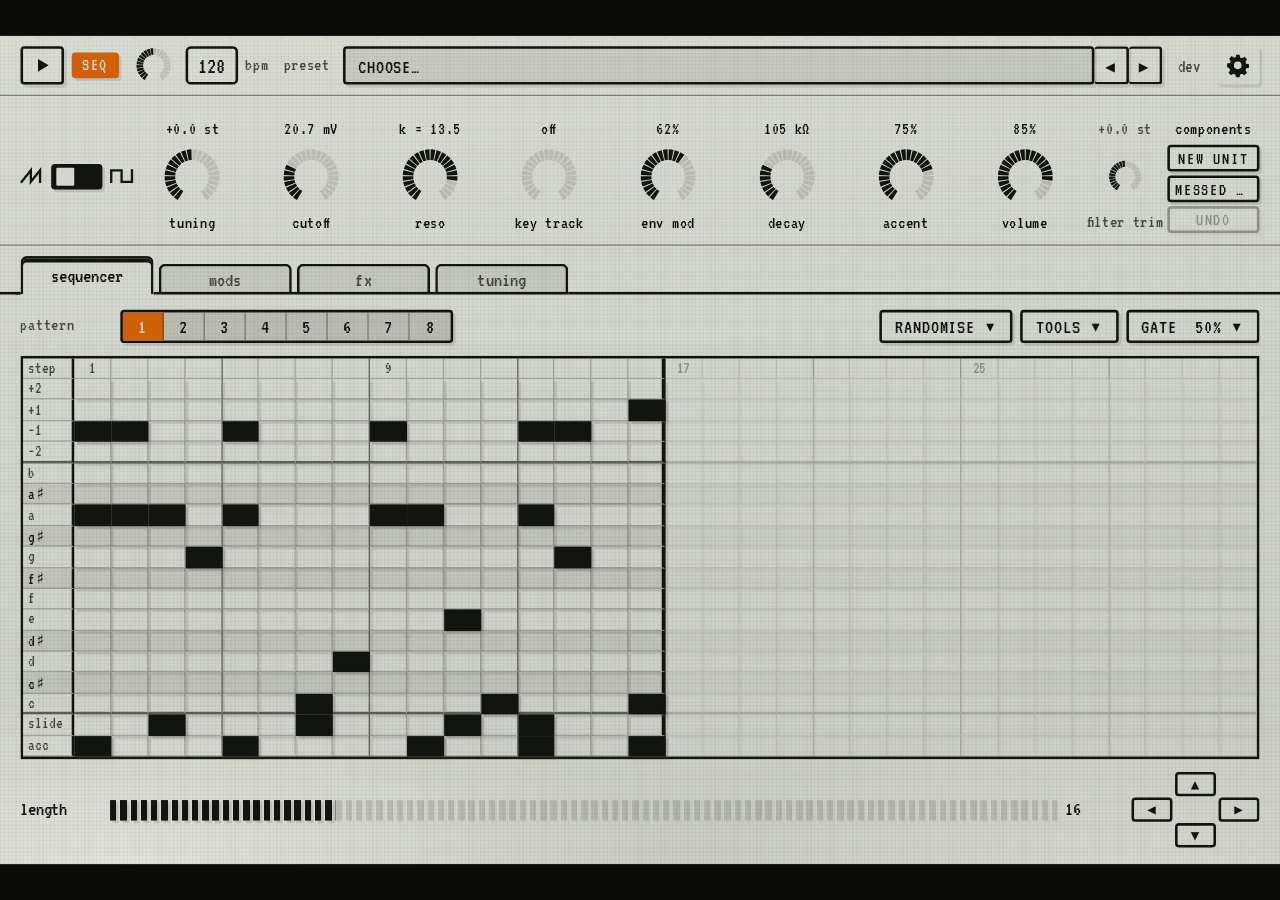
==== commit 9cd95855: "Seq on/off button: with the sequencer off, MIDI notes play the synth (web app and plug-in) A small S" ====
--- a/index.html
+++ b/index.html
@@ -973,12 +973,21 @@
 .tmenu .tm-w { display: inline-grid; justify-items: start; }
 .tmenu .tm-w > span { grid-area: 1 / 1; white-space: nowrap; }
 .tmenu .tm-w > span + span { visibility: hidden; }
+
+/* Seq on/off: a small switch by Play (the plug-in shows it too). Off, the sequencer stops and MIDI notes play the synth,
+   so Play is dimmed; the Tempo dial stays for the tempo-synced delay. On is inked like the FX On buttons. */
+.top .seqbtn { height: 20px !important; padding: 0 6px; font: var(--fs-s)/1 var(--font-body); }
+html:not([data-plugin]) .top .seqbtn { margin-left: -6px; }
+.top .seqbtn[aria-pressed=true] { background: var(--ink); color: var(--glass); text-shadow: none; }
+[data-lcdmode=colour] .top .seqbtn[aria-pressed=true] { background: var(--accent); border-color: var(--accent); }
+html[data-seqoff] .top #play { opacity: .35; }
 </style>
 <div class="rotate" role="note"><svg viewBox="0 0 24 24" aria-hidden="true"><rect x="7" y="2.5" width="10" height="19" rx="2"/><path d="M11 18.5h2"/></svg><p>Turn sideways for a bigger view</p></div>
 <div class="main">
   <header class="top">
     <h1 class="status">303 circuit model</h1>
     <button class="icon play" id="play" type="button" aria-label="Play"><svg viewBox="0 0 24 24" aria-hidden="true"><path class="tri" d="M7 4.5 L19.5 12 L7 19.5 Z"/><rect class="sq" x="6" y="6" width="12" height="12"/></svg></button>
+    <button class="seqbtn" id="seq-on" type="button" aria-pressed="true" aria-label="Sequencer on">seq</button>
     <div class="bpm">
       <div class="knob" id="bpm" tabindex="0" role="slider" aria-label="Tempo" aria-valuemin="60" aria-valuemax="200"></div>
       <div class="bpm-read"><output id="bpm-val">128</output><span class="label">BPM</span></div>
@@ -2918,7 +2927,8 @@
 
 // The player around the voice: parameter slew, de-click, and the step sequencer that walks a pattern.
 // The AudioWorklet and the main-thread fallback both run this, so they sound the same.
-// Messages: knob, component, wave, tune, fx, declick, pattern, transpose, bpm, groove (shuffle, gate length), play.
+// Messages: knob, component, wave, tune, fx, declick, pattern, transpose, bpm, groove (shuffle, gate length), play,
+// seq (the step sequencer on or off) and note (a MIDI note, played straight on the voice while the sequencer is off).
 class TB303Engine {
   constructor(fs, onStep = () => {}) {
     this.fs = fs; this.onStep = onStep;
@@ -2926,6 +2936,18 @@
     this.playing = false; this.bpm = 128; this.pattern = []; this.shuffle = 0; this.gate = 0.5;
     this.transpose = 0; // semitones the pattern plays up (the root note from MIDI)
     this.step = -1; this.ctr = 0; this.stepLen = 1; this.gateOffAt = -1;
+    this.seqOn = true; this.held = []; // with the sequencer off: the MIDI notes held down, the last one sounding
+  }
+  // Seq off: a mono MIDI synth. The newest held note sounds; a note pressed while another is held slides to it without
+  // retriggering (as a slide step does), letting go falls back to the note still held. Velocity 100 and up is an accent.
+  // MIDI note 45 (A2) is code 33, 110 Hz, the pattern's A; notes outside the DAC's 64 codes are folded in by octaves.
+  _noteCode(n) { let c = (n | 0) - 12; while (c < 0) c += 12; while (c > 63) c -= 12; return c; }
+  _note(on, n, vel) {
+    const h = this.held, i = h.indexOf(n);
+    if (i >= 0) h.splice(i, 1);
+    if (on) { const legato = h.length > 0; h.push(n); this.v.noteOn(this._noteCode(n), vel >= 100, legato); }
+    else if (i === h.length && h.length) this.v.noteOn(this._noteCode(h[h.length - 1]), false, true); // the note let go was sounding
+    else if (!h.length && i >= 0) this.v.noteOff();
   }
   message(m) {
     const v = this.v;
@@ -2940,7 +2962,12 @@
     else if (m.type === 'bpm') { this.bpm = m.value; v.bpm = m.value; v.dly.derive(v.knobs, m.value); }
     else if (m.type === 'groove') { this.shuffle = m.shuffle; this.gate = m.gate; }
     else if (m.type === 'ir') v.conv.setIR(m.id, m.L, m.R);
-    else if (m.type === 'play') { this.playing = m.value; this.step = -1; this.ctr = 0; if (!m.value) v.noteOff(); }
+    else if (m.type === 'play') { this.playing = m.value; this.step = -1; this.ctr = 0; if (!m.value && this.seqOn) v.noteOff(); }
+    else if (m.type === 'seq') {
+      const on = !!m.value; if (on === this.seqOn) return;
+      this.seqOn = on; this.held = []; this.step = -1; this.ctr = 0; this.gateOffAt = -1; v.noteOff();
+    }
+    else if (m.type === 'note') { if (!this.seqOn) this._note(!!m.on, m.note | 0, m.vel | 0); }
   }
   // a 16th note; shuffle lengthens the even steps and shortens the odd ones. Returns its length in samples.
   _startStep() {
@@ -2957,19 +2984,19 @@
   }
   // fills out[s..e) (and outR, if given), split into runs at step starts, gate-offs and every 32 samples while slewing
   render(out, outR, s = 0, e = out.length) {
-    let i = s;
+    let i = s; const seq = this.playing && this.seqOn;
     while (i < e) {
-      if (this.playing && this.ctr <= 0) { this.stepLen = this._startStep() || 1; this.ctr = this.stepLen; }
+      if (seq && this.ctr <= 0) { this.stepLen = this._startStep() || 1; this.ctr = this.stepLen; }
       let run = e - i;
       if (this.slew.active) { run = Math.min(run, 32); this.slew.tick(run); }
-      if (this.playing) {
+      if (seq) {
         run = Math.min(run, this.ctr);
         const elapsed = this.stepLen - this.ctr;
         if (this.gateOffAt > elapsed) run = Math.min(run, this.gateOffAt - elapsed);
         else if (this.gateOffAt === elapsed) { this.v.noteOff(); this.gateOffAt = -1; }
       }
       this.dc.process(out, i, i + run, outR);
-      i += run; if (this.playing) this.ctr -= run;
+      i += run; if (seq) this.ctr -= run;
     }
   }
 }
@@ -4238,7 +4265,7 @@
   document.getElementById('rate').textContent = `2× of ${ctx.sampleRate / 1000} kHz`;
   for (const k of KNOBS) send({ type: 'knob', name: k.id, value: state.knobs[k.id] });
   for (const k in state.parts) if (state.parts[k] !== COMPONENTS[k].v) send({ type: 'component', name: k, value: state.parts[k] });
-  send({ type: 'wave', value: state.wave }); sendTune(); send({ type: 'bpm', value: state.bpm }); sendPattern(); sendGroove(); sendTranspose();
+  send({ type: 'wave', value: state.wave }); sendTune(); send({ type: 'bpm', value: state.bpm }); sendPattern(); sendGroove(); sendTranspose(); sendSeq();
   for (const n in state.fx) send({ type: 'fx', name: n, value: state.fx[n] });
   sendDeclick();
   if (revType(state.knobs) === 3) loadIRs();
@@ -5136,15 +5163,42 @@
 let midiTranspose = 0;
 function sendTranspose() { send({ type: 'transpose', value: midiTranspose }); }
 document.getElementById('midi-map').innerHTML = MIDI_MAP.map((m, i) => `<dt>CC ${i + 1}</dt><dd>${m.name}</dd>`).join('')
-  + '<dt>C0-G0</dt><dd>Pattern 1-8</dd><dt>C1-C3</dt><dd>Root note (C1 = as written)</dd>';
+  + '<dt>C0-G0</dt><dd>Pattern 1-8</dd><dt>C1-C3</dt><dd>Root note (C1 = as written)</dd>'
+  + '<dt>Seq off</dt><dd>Notes play the synth (A2 = 110 Hz, velocity 100+ accents, overlapping notes slide)</dd>';
+// ---------- Seq on/off (the small button by Play) ----------
+// Off, the step sequencer stops and the synth is a mono MIDI synth: every note plays the voice (the engine's 'note'
+// message), and the pattern and root-note notes above are just notes. A setting, not part of a sound or preset; in the
+// plug-in it is saved with the instance (the engine's 'seq' message is in its state), in a browser in this browser.
+const seqBtn = document.getElementById('seq-on');
+let seqOn = tbPlugin ? !(tbPlugin.info?.engine || []).some(m => m && m.type === 'seq' && m.value === false) : store.get('seqOn', true) !== false;
+function sendSeq() { send({ type: 'seq', value: seqOn }); }
+function drawSeq() {
+  seqBtn.setAttribute('aria-pressed', seqOn); seqBtn.setAttribute('aria-label', seqOn ? 'Sequencer on' : 'Sequencer off, MIDI notes play the synth');
+  playBtn.disabled = !seqOn; document.documentElement.toggleAttribute('data-seqoff', !seqOn);
+}
+async function startAudioForMidi() { // a browser starts audio on a click or key, so Seq off needs one before MIDI can sound
+  if (tbPlugin || seqOn) return;
+  if (!ctx) { try { await initAudio(); } catch { return; } }
+  if (ctx.state === 'suspended') try { await ctx.resume(); } catch {}
+}
+seqBtn.onclick = () => {
+  seqOn = !seqOn; if (!tbPlugin) store.set('seqOn', seqOn);
+  if (!seqOn && playing) playBtn.click(); // stop the pattern first, so Play shows stopped
+  sendSeq(); drawSeq(); if (!seqOn) markStep(-1);
+  startAudioForMidi();
+};
+for (const ev of ['pointerdown', 'keydown']) document.addEventListener(ev, startAudioForMidi, true);
+drawSeq(); if (tbPlugin) sendSeq();
 const midiPending = new Map(); let midiFrame = 0;
-function onMidiNote(note) {
+function onMidiNote(note, vel) {
+  if (!seqOn) { send({ type: 'note', on: true, note, vel }); return; }
   if (note >= NOTE_PAT && note < NOTE_PAT + 8) { const n = note - NOTE_PAT; if (n !== sel.n) loadSlot(sel.g, n); }
   else if (note >= NOTE_ROOT && note <= NOTE_ROOT + ROOT_MAX && note - NOTE_ROOT !== midiTranspose) { midiTranspose = note - NOTE_ROOT; sendTranspose(); }
 }
 function onMidi(e) {
   const [st, cc, val] = e.data;
-  if ((st & 0xf0) === 0x90 && val > 0) { onMidiNote(cc); return; }
+  if ((st & 0xf0) === 0x90 && val > 0) { onMidiNote(cc, val); return; }
+  if ((st & 0xf0) === 0x80 || (st & 0xf0) === 0x90) { if (!seqOn) send({ type: 'note', on: false, note: cc, vel: 0 }); return; }
   if ((st & 0xf0) !== 0xb0 || cc < 1 || cc > MIDI_MAP.length) return;
   midiPending.set(cc, val / 127);
   if (!midiFrame) midiFrame = requestAnimationFrame(() => { midiFrame = 0; for (const [c, t] of midiPending) MIDI_MAP[c - 1].set(t); midiPending.clear(); });
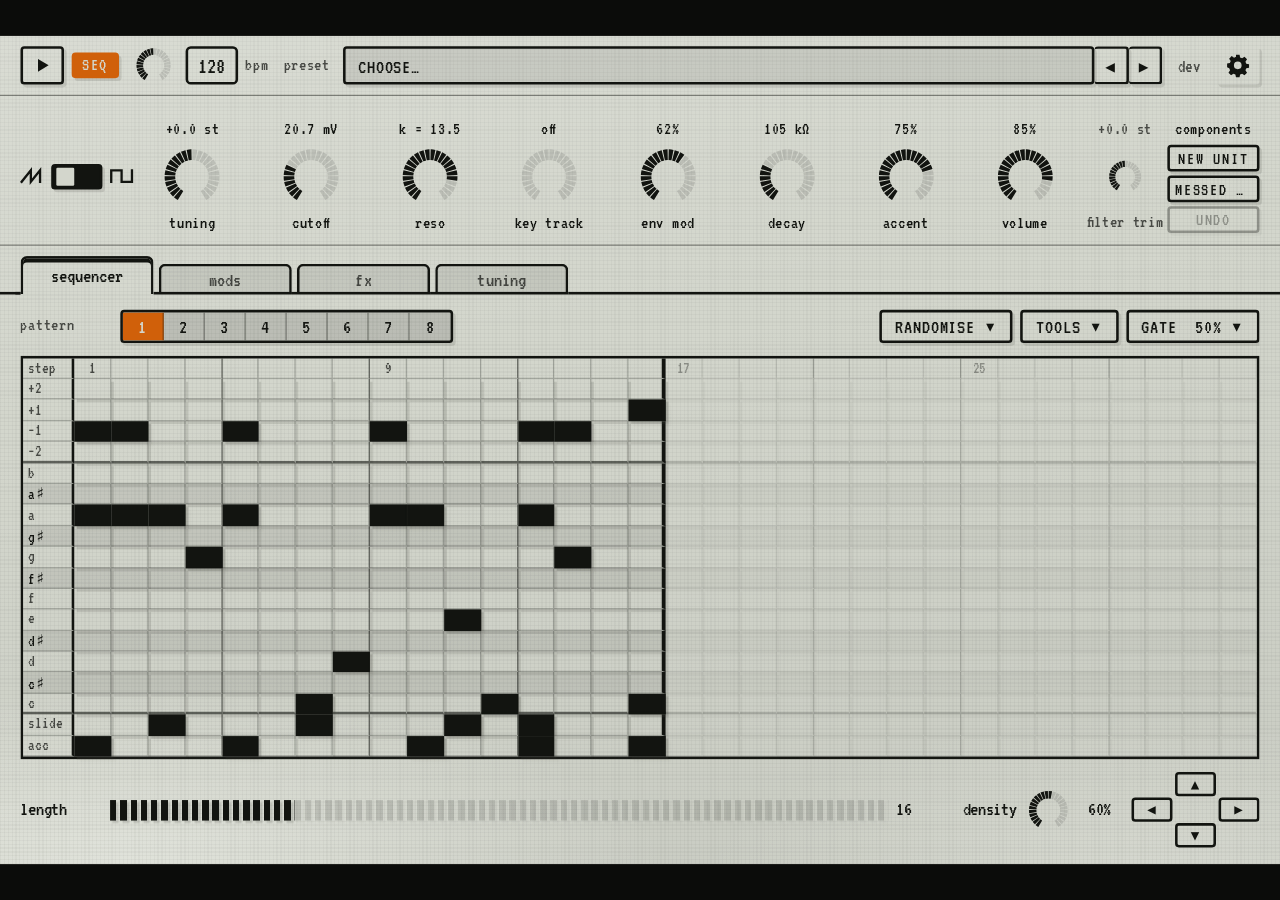
==== commit d7eb00d9: "Density dial in the sequencer foot for Generate, Refill and Alter A small dial left of the cross set" ====
--- a/index.html
+++ b/index.html
@@ -981,6 +981,13 @@
 .top .seqbtn[aria-pressed=true] { background: var(--ink); color: var(--glass); text-shadow: none; }
 [data-lcdmode=colour] .top .seqbtn[aria-pressed=true] { background: var(--accent); border-color: var(--accent); }
 html[data-seqoff] .top #play { opacity: .35; }
+
+/* Density dial (Johnny: "needs a density knob"): name, small dial and value in the sequencer foot, left of the cross */
+.sq-dens { display: flex; align-items: center; gap: 8px; flex: none; }
+.sq-dens .knob { width: 34px; height: 34px; }
+.sq-dens .dname { text-transform: lowercase; }
+.sq-dens output { min-width: 4ch; text-align: right; }
+html.fit .sq-dens, html.fit .sq-dens output { font-size: var(--fs-m); }
 </style>
 <div class="rotate" role="note"><svg viewBox="0 0 24 24" aria-hidden="true"><rect x="7" y="2.5" width="10" height="19" rx="2"/><path d="M11 18.5h2"/></svg><p>Turn sideways for a bigger view</p></div>
 <div class="main">
@@ -1032,16 +1039,16 @@
         <div class="chain-read" id="chain-read" hidden><span class="label">Chain</span><span class="ch-list"></span><button type="button" id="chain-clear" aria-label="Clear chain">×</button></div>
         <div class="fn rmenu"><button type="button" id="rm-btn" aria-haspopup="menu" aria-expanded="false" title="Randomise, alter, shuffle and generate the pattern">Randomise</button><div class="fn-menu" id="rm-menu" role="menu" hidden>
           <span class="mh">randomise</span>
-          <button type="button" role="menuitem" data-rm="r-acc" title="New random accents on the notes; the notes, slides and octaves stay">Accents</button>
-          <button type="button" role="menuitem" data-rm="r-sld" title="New random slides on the notes; the notes, accents and octaves stay">Slides</button>
-          <button type="button" role="menuitem" data-rm="r-oct" title="New random octaves for the notes; the notes themselves, accents and slides stay">Octaves</button>
+          <button type="button" role="menuitem" data-rm="r-acc" title="New random accents on the notes, mostly on the beat; the notes, slides and octaves stay">Accents</button>
+          <button type="button" role="menuitem" data-rm="r-sld" title="New random slides into the next played note, most across octave jumps; the notes, accents and octaves stay">Slides</button>
+          <button type="button" role="menuitem" data-rm="r-oct" title="A new register for the riff with the odd octave jump; the notes themselves, accents and slides stay">Octaves</button>
           <span class="mh">alter</span>
           <button type="button" role="menuitem" data-rm="a-acc" title="Vary the accents: about a quarter of the notes gain or lose an accent; again for more">Accents</button>
           <button type="button" role="menuitem" data-rm="a-sld" title="Vary the slides: about a quarter of the notes gain or lose a slide; again for more">Slides</button>
           <button type="button" role="menuitem" data-rm="a-oct" title="Vary the octaves: about a quarter of the notes jump an octave up or down; again for more">Octaves</button>
-          <button type="button" role="menuitem" data-rm="alter" title="Vary the whole pattern: about a quarter of the steps change note, octave, accent, slide or rest">Whole pattern</button>
+          <button type="button" role="menuitem" data-rm="alter" title="Vary the whole pattern: about a quarter of the steps change note (staying in the pattern's key), octave, accent, slide or rest">Whole pattern</button>
           <span class="mh">pattern</span>
-          <button type="button" role="menuitem" data-rm="p-shuf" title="Move the steps around at random: notes keep their accents and slides, rests move too">Shuffle steps</button>
+          <button type="button" role="menuitem" data-rm="p-shuf" title="Deal the beats (groups of 4 steps) out in a new order, so each beat keeps its groove; short or odd-length patterns shuffle single steps">Shuffle steps</button>
           <button type="button" role="menuitem" id="rand" title="New pattern from a random factory one, looped, reversed, doubled or shuffled; the length stays">Generate</button>
           <button type="button" role="menuitem" id="p-refill" title="Give every slot you have not edited a new generated pattern">Refill slots</button>
         </div></div>
@@ -1070,6 +1077,8 @@
       <div class="sq-row sq-side">
         <label class="sld len"><span>Length</span><input type="range" data-a="len" min="1" max="64" step="1" aria-label="Pattern length"><output id="o-len">16</output></label>
       </div></div>
+        <!-- Density (Johnny: "needs a density knob"): how many steps Generate and Refill fill with notes -->
+        <div class="sq-dens"><span class="dname">density</span><div class="knob" id="sq-dens" tabindex="0" role="slider" aria-label="Density" aria-valuemin="10" aria-valuemax="100" title="Density: how many steps Generate and Refill fill with notes (Alter leans towards it too); double-click for 60%"></div><output id="o-dens">60%</output></div>
         <!-- a cross of four (Johnny): up and down move every note a semitone (Shift for an octave), left and right shift the pattern a step -->
         <div class="nudge dpad" role="group" aria-label="Move the notes">
           <button type="button" class="dp-up" data-nudge="1" title="Every note up a semitone, Shift-click for an octave" aria-label="Notes up">▲</button>
@@ -3208,54 +3217,71 @@
 const declick = Object.assign({ on: true, ms: 1.5 }, store.get('declick', {}));
 function sendDeclick() { send({ type: 'declick', on: declick.on, ms: declick.ms }); }
 
-// Generate's own pattern maker: no stored patterns, every line is built from a scale, a rhythm cell and a few acid habits
-// (root-heavy lines, octave jumps tied with a slide, accents off the beat), then varied bar by bar with the moves below.
+// Generate's own pattern maker: no stored patterns. Each bar comes from one of 16 step-by-step note styles (after the
+// AcidLab generator Johnny brought in: a walking scale degree shaped by the style, a held "repeat note" layer that keeps
+// pulling the line back to one pitch, odd octave jumps), then gets 303 slides and is varied bar by bar with the moves below.
 // a step is { code, gate, accent, slide }; code 0-59 is the 303's note number (33 = A)
+// Density (Johnny: "needs a density knob"): the share of steps Generate and Refill fill with notes, from the dial in the
+// sequencer foot; Alter leans its new rests and fills towards it too. Kept across reloads, not in presets
+let genDens = Math.min(1, Math.max(0.1, +store.get('genDens', 0.6) || 0.6));
 const GEN_SCALES = {
   minor: [0, 2, 3, 5, 7, 8, 10], phrygian: [0, 1, 3, 5, 7, 8, 10], dorian: [0, 2, 3, 5, 7, 9, 10],
   'minor pentatonic': [0, 3, 5, 7, 10], blues: [0, 3, 5, 6, 7, 10], 'harmonic minor': [0, 2, 3, 5, 7, 8, 11],
 };
-const GEN_STYLES = ['Rolling', 'Stab', 'Squelch', 'Walker', 'Octave', 'Sparse'];
+const GEN_STYLES = ['Acid', 'Walk', 'Repeater', 'Syncopated', 'Evolving', 'Accented', 'Octaves', 'Fifths', 'Arpeggio',
+  'Alternating', 'Pendulum', 'Rise', 'Fall', 'Dense', 'Sparse', 'Random'];
 const NOTE_NAMES = ['C', 'C#', 'D', 'D#', 'E', 'F', 'F#', 'G', 'G#', 'A', 'A#', 'B'];
 const pick = (a) => a[Math.floor(Math.random() * a.length)];
-// one bar: a 4- or 8-step rhythm cell repeated with small changes, notes from the scale around the root
+const ACID_CONTOUR = [0, 0, 2, 1, 0, 3, 2, 0, 4, 3, 2, 1, 0, 2, 1, 0];
+// one bar of len steps. o: root (303 code), scale, style, dens (0-1), rep (repeat-note pull), oct (octave jump chance)
 function makeBar(len, o) {
-  const { root, scale, style, dens } = o;
-  const cellLen = style === 'Rolling' || style === 'Octave' ? 4 : pick([4, 8, 8]);
-  // the chance a step plays: downbeats most, then 8ths, then 16ths; Stab and Sparse lean on fewer, stronger hits
-  const w = (i) => (i % 4 === 0 ? 1.25 : i % 2 === 0 ? 0.95 : 0.8) * (style === 'Sparse' ? 0.6 : style === 'Stab' && i % 2 ? 0.55 : 1);
-  const cell = Array.from({ length: cellLen }, (_, i) => Math.random() < Math.min(0.97, dens * w(i)));
-  if (!cell.some(Boolean)) cell[0] = true;
-  // a short motif of scale degrees, mostly the root, walking or leaping by style
-  const deg = (d) => root + Math.floor(d / scale.length) * 12 + scale[((d % scale.length) + scale.length) % scale.length];
-  let d = 0;
-  const motif = Array.from({ length: cellLen }, (_, i) => {
-    if (i === 0 || Math.random() < (style === 'Walker' ? 0.15 : 0.4)) d = 0;
-    else d += style === 'Walker' ? pick([-1, 1, 1, 2]) : pick([-2, -1, 1, 2, 3, 4]);
-    d = Math.max(-scale.length, Math.min(scale.length * 2 - 1, d));
-    let c = deg(d);
-    if (style === 'Octave' ? i % 2 === 1 : Math.random() < 0.18) c += Math.random() < 0.8 ? 12 : -12;
-    return c;
-  });
+  const { root, scale, style, dens, rep, oct } = o, sl = scale.length, maxD = sl * 2 - 1, r = Math.random;
+  const clamp = (v, a, b) => Math.max(a, Math.min(b, v)), step = (n) => (r() < 0.5 ? -1 : 1) * n;
+  const deg = (d) => root + Math.floor(d / sl) * 12 + scale[((d % sl) + sl) % sl];
+  let prev = Math.floor(sl * 0.35), hold = null;
   const P = [];
   for (let i = 0; i < len; i++) {
-    const k = i % cellLen, rep = Math.floor(i / cellLen);
-    let gate = cell[k], code = motif[k];
-    // later repeats change a step now and then, so the bar answers itself instead of looping
-    if (rep > 0 && Math.random() < 0.18) gate = !gate;
-    if (rep > 0 && Math.random() < 0.22) code = deg(pick([0, 0, 1, 2, -1, 3, 4])) + (Math.random() < 0.2 ? 12 : 0);
-    if (i === 0) gate = true;
-    const off = i % 4 !== 0;
-    const accent = gate && Math.random() < (style === 'Stab' ? 0.4 : off ? 0.26 : 0.14);
+    const ph = i % 16, q = i % 4;
+    let chance = dens, d = prev;
+    // each style moves the scale degree its own way and leans the rhythm on its own steps
+    switch (style) {
+      case 'Random': d = Math.floor(r() * (maxD + 1)); chance *= 0.92; break;
+      case 'Walk': d = clamp(prev + (r() < 0.24 ? 0 : step(Math.ceil(r() * 2))), 0, maxD); break;
+      case 'Rise': d = clamp(Math.round(i / Math.max(1, len - 1) * maxD + (r() - 0.5) * 2), 0, maxD); break;
+      case 'Fall': d = clamp(maxD - Math.round(i / Math.max(1, len - 1) * maxD + (r() - 0.5) * 2), 0, maxD); break;
+      case 'Pendulum': { const p = i % (maxD * 2); d = p <= maxD ? p : maxD * 2 - p; break; }
+      case 'Alternating': d = clamp(prev + (i % 2 ? -2 : 2), 0, maxD); chance *= i % 2 ? 0.78 : 1; break;
+      case 'Repeater': d = q === 0 || hold === null ? Math.floor(r() * (maxD + 1)) : hold; chance *= 0.88; break;
+      case 'Sparse': chance *= 0.62; d = clamp(prev + (r() < 0.65 ? 0 : step(1)), 0, maxD); break;
+      case 'Dense': chance = Math.min(0.99, chance * 1.35); d = clamp(prev + (r() < 0.72 ? 0 : step(1)), 0, maxD); break;
+      case 'Octaves': d = clamp(prev + (r() < 0.5 ? 0 : step(sl)), 0, maxD); break;
+      case 'Fifths': d = [0, 4, 2, 4, 0, 3, 4, 2][ph % 8] % (maxD + 1); break;
+      case 'Arpeggio': d = [0, 2, 4, 2, 1, 3, 5, 3][ph % 8] % (maxD + 1); break;
+      case 'Syncopated': chance *= [0, 3, 6, 7, 10, 13, 14].includes(ph) ? 1.28 : 0.48; d = clamp(prev + (r() < 0.6 ? 0 : step(2)), 0, maxD); break;
+      case 'Accented': chance *= q === 0 ? 1.2 : 0.72; d = clamp(prev + (q === 0 ? 2 : step(1)), 0, maxD); break;
+      case 'Evolving': d = clamp(prev + (r() < 0.58 ? 0 : step(Math.ceil(r() * 3))), 0, maxD); chance *= i % 8 < 4 ? 0.78 : 1.12; break;
+      default: d = clamp(prev + ACID_CONTOUR[ph] - 1 + (r() < 0.18 ? step(1) : 0), 0, maxD); chance *= ph % 2 ? 0.82 : 1.16; // Acid
+    }
+    // the repeat-note layer: now and then a new note is held, otherwise steps are pulled back onto it
+    if (hold === null || r() < Math.max(0.025, rep * 0.22)) hold = d;
+    else if (r() < rep) d = hold;
+    let gate = r() < clamp(chance, 0, 0.99);
+    if (i === 0 || (style === 'Dense' && i % 2 === 0)) gate = true;
+    if (style === 'Sparse' && q !== 0 && i) gate = r() < chance * 0.7;
+    let code = deg(d);
+    if (r() < oct) code += r() < 0.5 ? -12 : 12;
+    while (code > 59) code -= 12;
+    while (code < 0) code += 12;
+    const accent = gate && (style === 'Accented' ? q === 0 || r() < 0.12 : r() < (q === 0 ? 0.3 : 0.16));
     P.push({ code, gate, accent, slide: false });
-  }
-  // slides tie a note into the next played one: most often across an octave jump or into a step one down the scale
+    prev = d;
+  }
+  // slides tie a note into the next played one: most often across an octave jump, into a held note or a step down
   for (let i = 0; i < len - 1; i++) {
     if (!P[i].gate || !P[i + 1].gate) continue;
     const jump = Math.abs(P[i + 1].code - P[i].code);
-    if (Math.random() < (style === 'Squelch' ? 0.35 : jump >= 12 ? 0.3 : 0.12)) P[i].slide = true;
-  }
-  for (const st of P) st.code = Math.max(0, Math.min(59, st.code));
+    if (r() < (jump >= 12 ? 0.35 : jump === 0 ? 0.08 : 0.14)) P[i].slide = true;
+  }
   return P;
 }
 const rint = (a, b) => a + Math.floor(Math.random() * (b - a + 1));
@@ -3268,6 +3294,12 @@
     const h = P.length >> 1, back = P.slice(h).reverse(); P.splice(h, back.length, ...back); return 'reversed the second half'; },
   // a step plays twice in a row, pushing the rest along (the end drops off)
   dup(P) { const c = rint(1, Math.max(1, P.length >> 3)); for (let j = 0; j < c; j++) { const i = rint(0, P.length - 2); P.splice(i, 0, { ...P[i] }); P.pop(); } return `doubled ${c} step${c > 1 ? 's' : ''}`; },
+  // AcidLab's Mutate, gentler: a few steps flip on or off, move a note or two, or swap accents; the shape stays
+  mutate(P) { let c = 0; for (const st of P) {
+      if (Math.random() < 0.12) { st.gate = !st.gate; if (!st.gate) st.accent = st.slide = false; c++; }
+      if (st.gate && Math.random() < 0.15) { const n = st.code + (Math.random() < 0.5 ? -1 : 1) * (Math.random() < 0.7 ? 1 : 2); if (n >= 0 && n <= 59) st.code = n; c++; }
+      if (st.gate && Math.random() < 0.1) { st.accent = !st.accent; c++; } }
+    return `mutated ${c} step${c === 1 ? '' : 's'}`; },
   shuffle(P) { const n = P.length, b = n >= 8 && Math.random() < 0.5 ? 4 : 1, blocks = [];
     for (let i = 0; i < n; i += b) blocks.push(P.slice(i, i + b));
     const sw = rint(1, Math.max(1, blocks.length >> 2));
@@ -3276,8 +3308,9 @@
 };
 // density: null keeps the source's own; otherwise a fraction of steps that play. Sources near it are preferred, then notes are added or removed to hit it
 function generatePattern(len, dens = null) {
-  const style = pick(GEN_STYLES), sn = pick(Object.keys(GEN_SCALES)), root = rint(24, 38);
-  const o = { root, scale: GEN_SCALES[sn], style, dens: dens != null ? Math.max(0.2, Math.min(0.95, dens * 1.1)) : 0.45 + Math.random() * 0.4 };
+  const style = pick(GEN_STYLES), sn = pick(Object.keys(GEN_SCALES)), root = rint(21, 33);
+  const o = { root, scale: GEN_SCALES[sn], style, dens: dens != null ? Math.max(0.2, Math.min(0.95, dens * 1.1)) : 0.5 + Math.random() * 0.35,
+    rep: Math.random() * 0.5, oct: 0.04 + Math.random() * 0.16 };
   const name = `${style} ${NOTE_NAMES[root % 12]} ${sn}`;
   // build one bar, move it, then later bars are the first one with one more move each
   const barLen = Math.min(len, 16);
@@ -3676,17 +3709,29 @@
 document.getElementById('p-undo').onclick = () => FUNCTIONS.undo();
 // Randomise accents, slides or octaves: each rewrites only its own property on the notes (steps with the gate on) and
 // leaves the notes and the other properties alone; rests are untouched. Again for another roll; Undo puts it back.
+// The odds are Generate's: accents lean on the beat; slides only where the next step plays, most across octave jumps;
+// octaves pick one register for the riff, keep its most used note (the repeat note) there and jump the odd other note.
 const RND_OCT = [[-1, 3], [0, 5], [1, 2], [2, 0.4], [-2, 0.4]]; // octave lane, weight: mostly 0 and -1, some +1, a rare extreme
 const rndOct = () => { let r = Math.random() * RND_OCT.reduce((a, [, w]) => a + w, 0); for (const [o, w] of RND_OCT) if ((r -= w) < 0) return o; return 0; };
 function randomise(kind) {
-  const P = state.pattern; if (!P.some(st => st.gate)) { sqSay('No notes to change: put some notes in first.'); return; }
+  const P = state.pattern, n = P.length, r = Math.random; if (!P.some(st => st.gate)) { sqSay('No notes to change: put some notes in first.'); return; }
   pushUndo();
-  for (const st of P) {
-    if (!st.gate) continue;
-    if (kind === 'accent') st.accent = Math.random() < 0.3;
-    else if (kind === 'slide') st.slide = Math.random() < 0.25;
-    else { const { k } = splitCode(st.code); st.code = clampCode(24 + k + 12 * rndOct()); }
-  }
+  const count = {}; for (const st of P) if (st.gate) { const { k } = splitCode(st.code); count[k] = (count[k] || 0) + 1; }
+  const hold = +Object.keys(count).sort((a, b) => count[b] - count[a])[0];
+  const base = Math.max(-1, Math.min(1, rndOct())), jump = 0.15 + r() * 0.2;
+  P.forEach((st, i) => {
+    if (!st.gate) return;
+    if (kind === 'accent') st.accent = r() < (i % 4 === 0 ? 0.42 : i % 2 ? 0.2 : 0.26);
+    else if (kind === 'slide') {
+      const nx = P[(i + 1) % n], d = Math.abs(nx.code - st.code);
+      st.slide = nx.gate && r() < (d >= 12 ? 0.5 : d === 0 ? 0.12 : 0.22);
+    }
+    else {
+      const { k } = splitCode(st.code); let o = base;
+      if (r() < (k === hold ? jump / 3 : jump)) o += r() < 0.7 ? 1 : -1;
+      st.code = clampCode(24 + k + 12 * Math.max(-2, Math.min(2, o)));
+    }
+  });
   renderSeq(); pushPattern();
   sqSay(`New random ${kind === 'accent' ? 'accents' : kind === 'slide' ? 'slides' : 'octaves'}. Again for another roll; Undo puts it back.`);
 }
@@ -3699,21 +3744,27 @@
   renderSeq(); pushPattern();
   sqSay(`Repeated ${n} step${n === 1 ? '' : 's'} out to ${to}. Undo puts it back.`);
 };
-// Shuffle notes: deal the steps out in a new random order (each note keeps its accent and slide); tap again for another
+// Shuffle: like Generate's shuffle move, whole beats (4 steps) are dealt out in a new order so the groove inside each
+// beat survives; patterns too short or not a whole number of beats shuffle single steps. Tap again for another order
 function shuffleSteps() {
-  const P = state.pattern; if (P.length < 2) return;
+  const P = state.pattern, n = P.length; if (n < 2) return;
   pushUndo();
-  const before = JSON.stringify(P);
-  for (let tries = 0; tries < 8 && JSON.stringify(P) === before; tries++)
-    for (let i = P.length - 1; i > 0; i--) { const j = Math.floor(Math.random() * (i + 1)); [P[i], P[j]] = [P[j], P[i]]; }
+  const b = n >= 8 && n % 4 === 0 ? 4 : 1, before = JSON.stringify(P);
+  for (let tries = 0; tries < 8 && JSON.stringify(state.pattern) === before; tries++) {
+    const blocks = []; for (let i = 0; i < n; i += b) blocks.push(P.slice(i, i + b));
+    for (let i = blocks.length - 1; i > 0; i--) { const j = Math.floor(Math.random() * (i + 1)); [blocks[i], blocks[j]] = [blocks[j], blocks[i]]; }
+    state.pattern = blocks.flat();
+  }
+  // a slide into a rest does nothing, so slides that now lead into one are dropped
+  const Q = state.pattern; Q.forEach((st, i) => { if (st.slide && !Q[(i + 1) % n].gate) st.slide = false; });
   tail = []; renderSeq(); pushPattern();
-  sqSay(`Shuffled ${P.length} steps. Again for another order; Undo puts it back.`);
+  sqSay(`Shuffled ${b > 1 ? n / b + ' beats' : n + ' steps'}. Again for another order; Undo puts it back.`);
 }
 document.getElementById('rand').onclick = () => {
   pushUndo();
   // Generate keeps the pattern's length (Johnny) but writes all 64 steps (a bar and three variations of it, at the
-  // source's own density), so lengthening the pattern afterwards brings in more of the generated riff instead of rests
-  const g = generatePattern(64), n = state.pattern.length;
+  // density dial's density), so lengthening the pattern afterwards brings in more of the generated riff instead of rests
+  const g = generatePattern(64, genDens), n = state.pattern.length;
   state.pattern = g.pattern.slice(0, n); tail = g.pattern.slice(n); renderSeq(); pushPattern();
   const d = g.did.length > 1 ? g.did.slice(0, -1).join(', ') + ' and ' + g.did.at(-1) : g.did[0];
   sqSay(`From ${g.src}: ${d}. Undo puts the old one back.`);
@@ -3744,18 +3795,56 @@
 });
 
 // Alter accents, slides or octaves: a variation rather than a new roll. About a quarter of the notes (at least one) get
-// the change: an accent or slide flipped on or off, or an octave jump up or down within range. Undo puts it back.
+// the change, chosen the way Generate places them (AcidLab habits): accents are added on the beat and taken off the
+// off-beats; slides go where they can tie into the next played note, most of all across an octave jump, and dead ones
+// (into a rest) go first; octave jumps leave the repeat note (the most used one) alone and are often slid into. Undo puts it back.
 function alterLane(kind) {
-  const notes = state.pattern.filter(st => st.gate); if (!notes.length) { sqSay('No notes to vary: put some notes in first.'); return; }
+  const P = state.pattern, n = P.length, r = Math.random;
+  const on = [...P.keys()].filter(i => P[i].gate); if (!on.length) { sqSay('No notes to vary: put some notes in first.'); return; }
   pushUndo();
-  const pick = [...notes].sort(() => Math.random() - 0.5).slice(0, Math.max(1, Math.round(notes.length / 4)));
-  for (const st of pick) {
-    if (kind === 'octave') { const up = st.code + 12 <= 59 && (st.code - 12 < 0 || Math.random() < 0.5); st.code += up ? 12 : -12; }
+  const tied = (i) => P[(i + 1) % n].gate; // a slide only does something when the very next step plays
+  const count = {}; for (const i of on) count[P[i].code] = (count[P[i].code] || 0) + 1;
+  const hold = +Object.keys(count).sort((a, b) => count[b] - count[a])[0];
+  // how likely each note is to be picked: the change Generate would make there is the likely one
+  const weight = (i) => {
+    const st = P[i], beat = i % 4 === 0;
+    if (kind === 'accent') return st.accent ? (beat ? 0.4 : 1.6) : (beat ? 1.8 : i % 2 ? 0.8 : 1);
+    if (kind === 'slide') {
+      if (st.slide) return tied(i) ? 0.6 : 3;
+      if (!tied(i)) return 0.05;
+      const jump = Math.abs(P[(i + 1) % n].code - st.code);
+      return jump >= 12 ? 2.5 : jump === 0 ? 0.6 : 1;
+    }
+    return st.code === hold && Object.keys(count).length > 1 ? 0.25 : 1; // octave
+  };
+  const pool = on.map(i => ({ i, w: weight(i) })), pick = [];
+  for (let k = Math.max(1, Math.round(on.length / 4)); k > 0 && pool.length; k--) {
+    let x = r() * pool.reduce((s, p) => s + p.w, 0), j = 0;
+    while (j < pool.length - 1 && (x -= pool[j].w) > 0) j++;
+    pick.push(pool.splice(j, 1)[0].i);
+  }
+  for (const i of pick) {
+    const st = P[i];
+    if (kind === 'octave') {
+      const up = st.code + 12 <= 59 && (st.code - 12 < 0 || r() < 0.5); st.code += up ? 12 : -12;
+      // Generate slides across most octave jumps: tie the note before into this one now and then
+      const prev = [...on].reverse().find(k => k < i) ?? -1;
+      if (prev >= 0 && prev === i - 1 && r() < 0.35) P[prev].slide = true;
+    }
     else st[kind] = !st[kind];
   }
   renderSeq(); pushPattern();
-  const n = pick.length, w = { accent: ['accent', 'accents'], slide: ['slide', 'slides'], octave: ['octave', 'octaves'] }[kind];
-  sqSay(`Altered ${n} ${w[n > 1 ? 1 : 0]}. Again for more; Undo puts it back.`);
+  const w = { accent: ['accent', 'accents'], slide: ['slide', 'slides'], octave: ['octave', 'octaves'] }[kind];
+  sqSay(`Altered ${pick.length} ${w[pick.length > 1 ? 1 : 0]}. Again for more; Undo puts it back.`);
+}
+// the density dial in the sequencer foot (Johnny): 10-100% of the steps play when Generate or Refill writes a pattern
+{
+  const el = document.getElementById('sq-dens'), out = document.getElementById('o-dens'), lo = 0.1;
+  el.innerHTML = knobSVG();
+  const draw = () => { knobDraw(el, (genDens - lo) / (1 - lo)); out.textContent = Math.round(genDens * 100) + '%'; el.setAttribute('aria-valuenow', Math.round(genDens * 100)); };
+  const put = (p) => { genDens = Math.round((lo + (1 - lo) * Math.min(1, Math.max(0, p))) * 100) / 100; store.set('genDens', genDens); draw(); };
+  bindDial(el, { get: () => (genDens - lo) / (1 - lo), set: (_, p) => put(p), min: 0, max: 1, focus: true, reset: () => put((0.6 - lo) / (1 - lo)) });
+  draw();
 }
 
 // ---------- the 8 pattern slots, A1-A8: edits save to the selected slot ----------
@@ -3780,7 +3869,7 @@
     const k = slotKey('A', i), x = banks[k];
     const empty = !x || !x.pattern?.some(st => st.gate);
     if (k === cur || !(empty || (force && x.auto))) continue;
-    const gp = generatePattern(16);
+    const gp = generatePattern(16, genDens);
     banks[k] = { shuffle: 0, gate: 0.5, pattern: gp.pattern, auto: true, name: gp.src }; n++;
   }
   store.set('banks', banks); return n;
@@ -3895,24 +3984,46 @@
     else if (/Safari/.test(navigator.userAgent) && !/Chrome|Chromium|Edg/.test(navigator.userAgent)) installSay('In Safari on a Mac: File › Add to Dock.');
     else installSay('Use your browser menu: Install 303 Circuit Model, or Add to Home screen.');
   },
-  // a variation, not a new pattern: about a quarter of the steps change, notes stay among the pitches the pattern already uses
+  // a variation, not a new pattern: about a quarter of the steps change. It borrows Generate's AcidLab habits: new notes
+  // walk a scale step or two in the pattern's own key or snap back to its most used note (the repeat note), filled
+  // rests take the repeat note, rests land on off-beats and fills on the beat, and now and then every beat is made to play
   alter() {
     pushUndo();
-    const P = state.pattern, n = P.length, pitches = [...new Set(P.filter(st => st.gate).map(st => st.code))];
+    const P = state.pattern, n = P.length, r = Math.random, used = P.filter(st => st.gate).map(st => st.code);
+    const pitches = [...new Set(used)].sort((a, b) => a - b);
     if (!pitches.length) pitches.push(24);
-    const idx = [...Array(n).keys()].sort(() => Math.random() - 0.5).slice(0, Math.max(1, Math.round(n / 4)));
-    const done = { note: 0, octave: 0, accent: 0, slide: 0, rest: 0, gate: 0 };
+    const count = {}; for (const c of used) count[c] = (count[c] || 0) + 1;
+    const hold = +Object.keys(count).sort((a, b) => count[b] - count[a])[0] || pitches[0];
+    // the key: the repeat note as root, with whichever of Generate's scales holds most of the notes the pattern uses
+    const pcs = used.map(c => (((c - hold) % 12) + 12) % 12);
+    const scale = Object.values(GEN_SCALES).map(sc => [sc, pcs.filter(pc => sc.includes(pc)).length]).sort((a, b) => b[1] - a[1])[0][0];
+    // a neighbouring note one or two scale steps up or down, so the line walks but stays in its key
+    const walk = (c) => { const inKey = []; for (let k = 0; k <= 59; k++) if (scale.includes((((k - hold) % 12) + 12) % 12)) inKey.push(k);
+      let i = inKey.findIndex(k => k >= c); if (i < 0) i = inKey.length - 1;
+      return inKey[Math.max(0, Math.min(inKey.length - 1, i + (r() < 0.5 ? -1 : 1) * (r() < 0.7 ? 1 : 2)))]; };
+    const idx = [...Array(n).keys()].sort(() => r() - 0.5).slice(0, Math.max(1, Math.round(n / 4)));
+    const done = { note: 0, octave: 0, accent: 0, slide: 0, rest: 0, gate: 0, beat: 0 };
     for (const i of idx) {
-      const st = P[i], r = Math.random();
-      if (r < 0.4 && pitches.length > 1) { const c = pitches.filter(c => c !== st.code); st.code = c[Math.floor(Math.random() * c.length)]; st.gate = true; done.note++; }
-      else if (r < 0.55) { const up = st.code + 12 <= 59 && (st.code - 12 < 0 || Math.random() < 0.5); st.code += up ? 12 : -12; done.octave++; }
-      else if (r < 0.7) { st.accent = !st.accent; done.accent++; }
-      else if (r < 0.85) { st.slide = !st.slide; done.slide++; }
-      else if (i > 0) { st.gate = !st.gate; st.gate ? done.gate++ : done.rest++; }
+      const st = P[i], x = r(), beat = i % 4 === 0, off = i % 2 === 1;
+      if (x < 0.4) {
+        const was = st.code; st.code = st.code !== hold && r() < 0.35 ? hold : walk(st.code);
+        if (st.code === was) st.code = walk(was);
+        st.gate = true; done.note++;
+      }
+      else if (x < 0.52) { const up = st.code + 12 <= 59 && (st.code - 12 < 0 || r() < 0.5); st.code += up ? 12 : -12; done.octave++; }
+      else if (x < 0.66) { st.accent = !st.accent; done.accent++; }
+      else if (x < 0.8) { st.slide = !st.slide; done.slide++; }
+      // rests and fills lean towards the density dial: over it, notes become rests; under it, rests get filled
+      else if (i > 0 && (P.filter(s => s.gate).length / n > genDens + 0.05 ? st.gate && !beat : P.filter(s => s.gate).length / n < genDens - 0.05 ? !st.gate : (st.gate ? !beat && (off || r() < 0.4) : !off || r() < 0.5))) {
+        st.gate = !st.gate;
+        if (st.gate) { st.code = hold; done.gate++; } else { st.accent = st.slide = false; done.rest++; }
+      }
       else { st.accent = !st.accent; done.accent++; }
     }
+    // AcidLab's Mutate sometimes puts a note on every beat: here one press in eight, with the repeat note
+    if (n >= 8 && r() < 0.125) for (let i = 0; i < n; i += 4) if (!P[i].gate) { P[i].gate = true; P[i].code = hold; done.beat++; }
     renderSeq(); pushPattern();
-    const words = { note: ['note', 'notes'], octave: ['octave jump', 'octave jumps'], accent: ['accent', 'accents'], slide: ['slide', 'slides'], rest: ['new rest', 'new rests'], gate: ['rest filled', 'rests filled'] };
+    const words = { note: ['note', 'notes'], octave: ['octave jump', 'octave jumps'], accent: ['accent', 'accents'], slide: ['slide', 'slides'], rest: ['new rest', 'new rests'], gate: ['rest filled', 'rests filled'], beat: ['beat filled', 'beats filled'] };
     sqSay('Altered ' + Object.entries(done).filter(([, v]) => v).map(([k, v]) => `${v} ${words[k][v > 1 ? 1 : 0]}`).join(', ') + '. Undo puts it back.');
   },
   // New machine: like building a real unit, each part lands somewhere inside its tolerance (triangular, so most land near the middle).
@@ -3933,7 +4044,8 @@
     for (let tries = 0; tries < (wild ? 24 : 8) && !set; tries++) {
       const cand = pick(), v = new TB303Voice(22050);
       for (const k in cand) v.setComponent(k, cand[k]);
-      for (const kn of KNOBS) v.setKnob(kn.id, state.knobs[kn.id]);
+      // the volume knob is left out of the test (Johnny: New unit did nothing with the volume turned down): it only scales the level
+      for (const kn of KNOBS) v.setKnob(kn.id, kn.id === 'volume' ? 0.85 : state.knobs[kn.id]);
       v.waveform = state.wave;
       const buf = new Float32Array(11025); let e = 0, ok = true;
       for (let n = 0; n < 4; n++) { v.noteOn(24 + 7 * (n & 1), n === 2, false); v.process(buf, n * 2756, n * 2756 + 1500); v.noteOff(); v.process(buf, n * 2756 + 1500, n * 2756 + 2756); }
